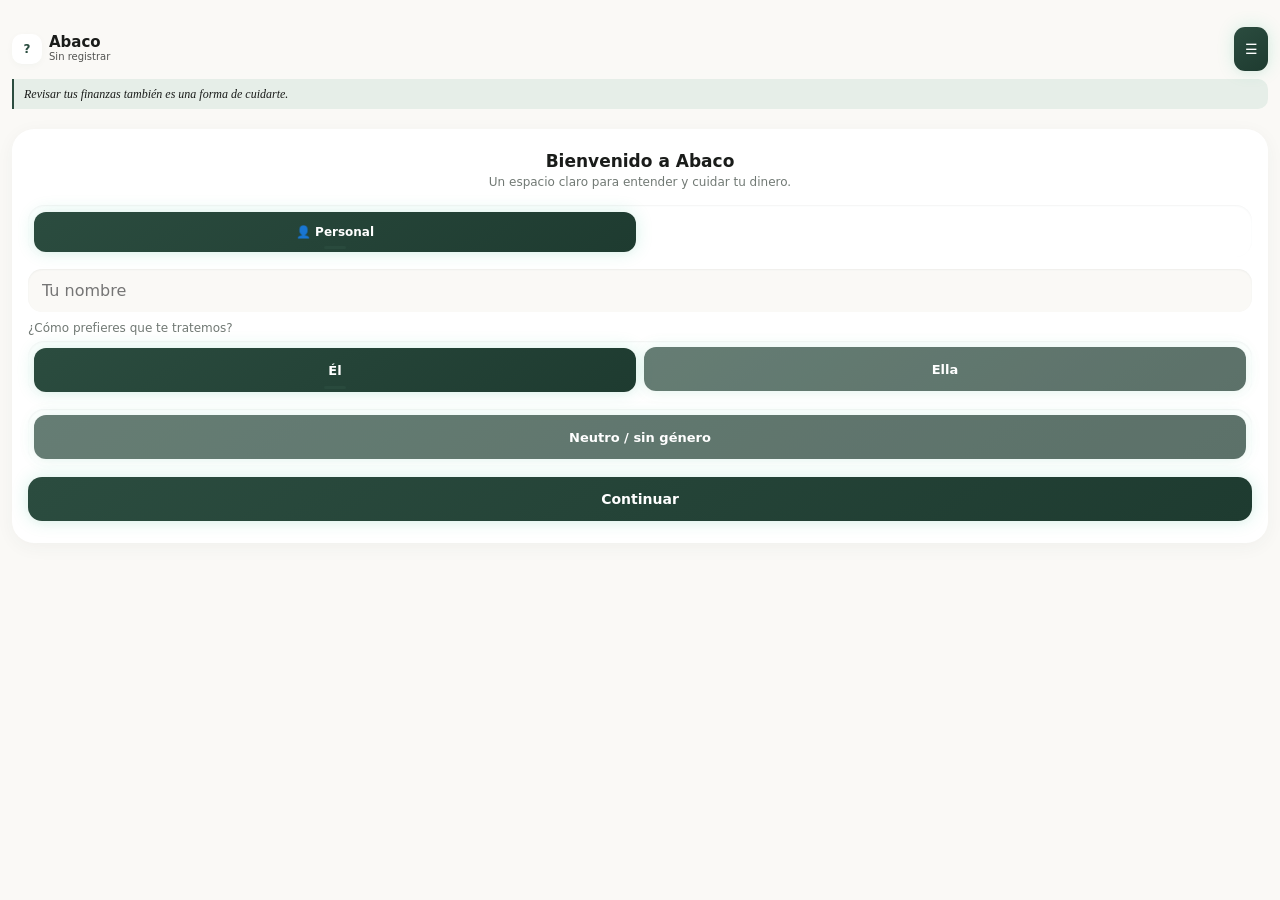
==== Abaco_Gestor_Finanzas.html @ 5878b8b3 "Integrate Stitch interface with Abaco finance Co-authored-by: Copilot <223556219+Copilot@users.norep" ====
<!DOCTYPE html>
<html lang="es" data-theme="light">
<head>
<meta charset="UTF-8">
<meta name="viewport" content="width=device-width, initial-scale=1.0, maximum-scale=1.0, user-scalable=no, viewport-fit=cover">
<meta name="theme-color" content="#FAF9F6" id="metaThemeColor">
<meta name="apple-mobile-web-app-capable" content="yes">
<meta name="apple-mobile-web-app-status-bar-style" content="black-translucent">
<title>Abaco Gestor de Finanzas</title>
<style>
:root, [data-theme="light"] {
  /* Neumorfismo moderno y minimalista: base gris-azul suave + acento teal, sombras más discretas */
  --bg: #FAF9F6;
  --card: #FFFFFF;
  --card-border: #E8E8E3;
  --text: #1A1C1A;
  --muted: #717974;
  --green: #2B4C3F;
  --green-soft: #E6EEE8;
  --gold: #C87D55;
  --gold-soft: #F7EDE6;
  --blue: #56766A;
  --purple: #7C6BC4;
  --radius: 20px;
  --radius-sm: 14px;
  --gap: 10px;
  --neo-out: 0 4px 20px -2px rgba(43,76,63,.06);
  --neo-out-sm: 0 2px 10px -2px rgba(43,76,63,.05);
  --neo-in: inset 0 1px 3px rgba(43,76,63,.08);
  --neo-in-sm: inset 0 1px 2px rgba(43,76,63,.06);
  --shadow-sm: var(--neo-out-sm);
  --header-bg: #FAF9F6;
  --header-text: #1A1C1A;
  --accent-grad: linear-gradient(145deg, #2B4C3F 0%, #1E3B30 100%);
  /* Android: status bar ~24–28dp, nav bar ~48dp (3 botones) o ~16–24dp (gestos) */
  --js-safe-top: 28px;
  --js-safe-bottom: 24px;
  --android-status-typical: 28px;
  --android-nav-typical: 48px;
  --sat: env(safe-area-inset-top, 0px);
  --sab: env(safe-area-inset-bottom, 0px);
  --sal: env(safe-area-inset-left, 0px);
  --sar: env(safe-area-inset-right, 0px);
  --safe-top: max(var(--sat), var(--js-safe-top));
  --safe-bottom: max(var(--sab), var(--js-safe-bottom));
}
[data-theme="dark"] {
  /* Neumorfismo oscuro: pizarra suave + menta */
  --bg: #202923;
  --card: #29342D;
  --card-border: #3A4940;
  --text: #F2F3EF;
  --muted: #B1BDB5;
  --green: #A7C4B3;
  --green-soft: #33473A;
  --gold: #E5A47E;
  --gold-soft: #49372E;
  --blue: #9FC2B2;
  --purple: #C4B5FD;
  --neo-out: 0 4px 20px -2px rgba(0,0,0,.2);
  --neo-out-sm: 0 2px 10px -2px rgba(0,0,0,.16);
  --neo-in: inset 0 1px 3px rgba(0,0,0,.18);
  --neo-in-sm: inset 0 1px 2px rgba(0,0,0,.16);
  --shadow-sm: var(--neo-out-sm);
  --header-bg: #202923;
  --header-text: #F2F3EF;
  --accent-grad: linear-gradient(145deg, #486956 0%, #2B4C3F 100%);
}
* { box-sizing: border-box; margin: 0; padding: 0; -webkit-tap-highlight-color: transparent; }
html {
  height: 100%;
  height: 100dvh;
  background: var(--bg);
}
body {
  font-family: -apple-system, BlinkMacSystemFont, "SF Pro Text", "Segoe UI", system-ui, sans-serif;
  background: var(--bg); color: var(--text);
  min-height: 100%; min-height: 100dvh;
  display: flex; justify-content: center;
  padding: 0; margin: 0;
  overflow: hidden;
}
.app {
  width: 100%; max-width: none;
  min-height: 100%; min-height: 100dvh;
  max-height: 100%; max-height: 100dvh;
  display: flex; flex-direction: column; position: relative;
  padding-top: var(--safe-top);
  padding-left: max(var(--sal), 0px);
  padding-right: max(var(--sar), 0px);
  padding-bottom: 0;
  overflow: hidden;
  background: var(--bg);
}

/* Animations live */
@keyframes floatY { 0%,100%{transform:translateY(0)} 50%{transform:translateY(-6px)} }
@keyframes popIn { 0%{transform:scale(.6);opacity:0} 70%{transform:scale(1.08)} 100%{transform:scale(1);opacity:1} }
@keyframes slideUp { from{opacity:0;transform:translateY(12px)} to{opacity:1;transform:none} }
@keyframes pulseSoft { 0%,100%{opacity:.7} 50%{opacity:1} }
@keyframes confetti { 0%{transform:translateY(0) rotate(0);opacity:1} 100%{transform:translateY(-40px) rotate(180deg);opacity:0} }
@keyframes swipeHint {
  0%,100%{ transform: translateX(0); }
  30%{ transform: translateX(18px); }
  60%{ transform: translateX(-18px); }
}
.live-emoji {
  display: none;
}
.panel.active.panel-enter { animation: slideUp .28s cubic-bezier(.22,1,.36,1); }

.mode-choice {
  display: grid; grid-template-columns: 1fr 1fr; gap: 8px;
  margin: 0 0 12px; padding: 6px; border-radius: 16px;
  background: var(--card); border: none; box-shadow: var(--neo-in-sm);
}
.mode-choice button {
  min-height: 40px; padding: 8px; border: none; border-radius: 12px;
  background: transparent; font-size: 12px; font-weight: 600;
  color: var(--muted); cursor: pointer; font-family: inherit;
  transition: box-shadow .2s ease, color .2s ease;
}
.mode-choice button.active {
  color: var(--green);
  box-shadow: var(--neo-out-sm);
  background: var(--card);
}


/* ===== Controles enclavados / ON-OFF: lectura inmediata y táctil ===== */
.mode-choice button, .chip, .save-tabs button {
  position:relative;
  -webkit-tap-highlight-color:transparent;
  user-select:none;
  -webkit-user-select:none;
}
.mode-choice button.active, .chip.active, .save-tabs button.active {
  color:var(--green);
  background:var(--card);
  box-shadow:var(--neo-in-sm), 0 0 0 1px rgba(16,185,129,.12);
  transform:translateY(1px);
}
.mode-choice button.active::after, .chip.active::after, .save-tabs button.active::after {
  content:''; position:absolute; left:50%; bottom:3px; width:22px; height:3px;
  border-radius:99px; background:var(--green); transform:translateX(-50%);
  opacity:.8;
}
.mode-choice button:not(.active), .chip:not(.active), .save-tabs button:not(.active) {
  opacity:.72; box-shadow:none;
}
.mode-choice button:active, .chip:active, .save-tabs button:active { transform:scale(.97); }
#pronounChoice button, #pronounNeutro { min-height:44px; font-size:13px; }

header {
  background: var(--header-bg); color: var(--header-text);
  padding: 7px 12px 8px; flex-shrink: 0; z-index: 40;
}
.header-top { display: flex; justify-content: space-between; align-items: center; gap: 8px; }
.header-left { display: flex; align-items: center; gap: 7px; }
.avatar {
  width: 30px; height: 30px; border-radius: 10px;
  background: var(--card); box-shadow: var(--neo-out-sm);
  display: flex; align-items: center; justify-content: center;
  font-weight: 700; font-size: 12px; color: var(--green);
  flex-shrink: 0;
}
.header-name { font-size: 15px; font-weight: 650; line-height: 1.15; }
.header-sub { font-size: 10px; opacity: .75; line-height: 1.25; }
.header-actions { display: flex; align-items: center; gap: 4px; }
.icon-btn {
  width: 34px; height: 34px; border-radius: 11px;
  background: var(--card); color: var(--text); font-size: 14px; cursor: pointer;
  border: none; box-shadow: var(--neo-out-sm);
  display: flex; align-items: center; justify-content: center;
  transition: transform .22s cubic-bezier(.22,1,.36,1), box-shadow .22s ease;
}
.icon-btn:active {
  box-shadow: var(--neo-in-sm);
  transform: scale(.96);
}
#btnCalcHeader { font-size: 11px; font-weight: 700; letter-spacing: -.04em; }
.sync-btn { position: relative; }
.sync-dot {
  position: absolute; top: 2px; right: 2px; width: 8px; height: 8px;
  border-radius: 50%; border: 1.5px solid var(--bg); background: var(--green);
}
.sync-dot.pending { background: var(--gold); }
.pending-count {
  font-size: 10px; background: var(--green-soft); color: var(--green);
  padding: 2px 6px; border-radius: 10px; font-weight: 600;
}

.content {
  flex: 1; overflow-y: auto; -webkit-overflow-scrolling: touch;
  /* espacio para nav fija + barra del sistema */
  padding: 12px 12px calc(72px + var(--safe-bottom) + 16px);
}
.panel { display: none; }
.panel.active { display: block; }

.card {
  background: var(--card); border: none;
  border-radius: var(--radius); padding: 13px; margin-bottom: 9px;
  box-shadow: var(--neo-out);
}
.balance-card {
  background: var(--card); border: none; border-radius: 22px; padding: 18px;
  color: var(--text); margin-bottom: 10px;
  box-shadow: var(--neo-out); position: relative; overflow: hidden;
}
[data-theme="dark"] .balance-card { background: var(--card); }
.balance-card .balance-label { color: var(--muted); }
.balance-card .balance-value { color: var(--green); }
.balance-card .balance-item {
  background: var(--bg); box-shadow: var(--neo-in-sm); border-radius: 14px;
}
.balance-card .balance-item .lbl { color: var(--muted); }
.balance-card .balance-item .val { color: var(--text); }
.balance-card .sparkle {
  position: absolute; right: 12px; top: 10px; font-size: 22px;
  animation: floatY 2.8s ease-in-out infinite;
}
.balance-label { font-size: 11px; opacity: .85; }
.balance-value { font-size: 32px; font-weight: 700; letter-spacing: -1px; margin: 2px 0 10px; }
.balance-grid { display: grid; grid-template-columns: 1fr 1fr; gap: 7px; }
.balance-item { background: var(--bg); border-radius: 14px; padding: 9px 11px; box-shadow: var(--neo-in-sm); }
.balance-item .lbl { font-size: 10px; color: var(--muted); opacity: 1; }
.balance-item .val { font-size: 14px; font-weight: 700; margin-top: 1px; color: var(--text); }

.cat-tile {
  background: var(--card); border: 1px solid var(--card-border); border-radius: 14px;
  padding: 12px 8px; text-align: center; box-shadow: var(--shadow-sm);
  animation: popIn .35s ease backwards;
}
.cat-tile:nth-child(1){animation-delay:.05s} .cat-tile:nth-child(2){animation-delay:.1s}
.cat-tile:nth-child(3){animation-delay:.15s} .cat-tile:nth-child(4){animation-delay:.2s}
.cat-tile:nth-child(5){animation-delay:.25s} .cat-tile:nth-child(6){animation-delay:.3s}
.cat-tile .ci { font-size: 24px; margin-bottom: 4px; }
.cat-tile .cn { font-size: 11px; font-weight: 600; }
.cat-tile .cp { font-size: 10px; color: var(--muted); margin-top: 2px; }
.cat-tile .bar { height: 3px; background: var(--card-border); border-radius: 2px; margin-top: 6px; overflow: hidden; }
.cat-tile .bar > div { height: 100%; background: var(--green); border-radius: 2px; }

/* Profiles */
.profiles { display: grid; grid-template-columns: 1fr 1fr; gap: 8px; margin-bottom: 12px; }
.profile-card {
  background: var(--card); border: none; border-radius: 16px;
  padding: 12px; box-shadow: var(--neo-out-sm);
}
.profile-card .pn { font-size: 13px; font-weight: 700; margin-bottom: 4px; }
.profile-card .pt { font-size: 11px; color: var(--muted); }
.profile-card .pa { font-size: 18px; font-weight: 700; color: var(--green); margin-top: 6px; }

/* Wrapped */
.wrapped {
  background: var(--card); border-radius: 18px; padding: 16px; color: var(--text);
  margin-bottom: 12px; position: relative; overflow: hidden;
  box-shadow: var(--neo-out);
}
[data-theme="dark"] .wrapped { background: var(--card); }
.wrapped h3 { color: var(--text); }
.wrapped .w-row { opacity: 1; color: var(--muted); }
.wrapped .w-row b { color: var(--text); }
.wrapped .w-big { color: var(--green); }
.wrapped h3 { font-size: 14px; font-weight: 700; margin-bottom: 10px; }
.wrapped .w-row { display: flex; justify-content: space-between; font-size: 12px; margin-bottom: 6px; opacity: .95; }
.wrapped .w-big { font-size: 22px; font-weight: 800; margin: 8px 0; }
.wrapped .w-emoji { position: absolute; right: 10px; bottom: 8px; font-size: 36px; opacity: .3; animation: floatY 3s ease-in-out infinite; }

/* Swipe card */
.swipe-zone {
  position: relative; height: 200px; margin-bottom: 12px;
  touch-action: pan-y;
}
.swipe-card {
  position: absolute; inset: 0; background: var(--card);
  border: none; border-radius: 22px;
  box-shadow: var(--neo-out);
  display: flex; flex-direction: column; align-items: center; justify-content: center;
  padding: 20px; transition: transform .15s, opacity .15s, box-shadow .2s;
  user-select: none; -webkit-user-select: none;
}
.swipe-card.hint { animation: swipeHint 2.2s ease-in-out 2; }
.swipe-card .sc-amount { font-size: 36px; font-weight: 800; color: var(--green); }
.swipe-card .sc-desc { font-size: 14px; color: var(--muted); margin-top: 6px; }
.swipe-card .sc-cat { font-size: 13px; margin-top: 8px; }
.swipe-stamp {
  position: absolute; top: 16px; font-size: 28px; font-weight: 800;
  opacity: 0; transform: rotate(-12deg); pointer-events: none;
}
.swipe-stamp.right { right: 16px; color: var(--green); }
.swipe-stamp.left { left: 16px; color: #EF4444; transform: rotate(12deg); }
.swipe-hint {
  background: var(--green-soft); border-radius: 12px; padding: 10px 12px;
  font-size: 12px; color: var(--text); margin-bottom: 10px; line-height: 1.4;
  display: flex; align-items: flex-start; gap: 8px;
}
.swipe-hint button {
  background: none; border: none; color: var(--muted); font-size: 16px; cursor: pointer; padding: 0 4px;
}
.swipe-actions {
  display: flex; justify-content: center; gap: 24px; margin-bottom: 12px;
}
.swipe-actions button {
  width: 52px; height: 52px; border-radius: 50%; border: 2px solid var(--card-border);
  background: var(--card); font-size: 22px; cursor: pointer;
  box-shadow: var(--shadow-sm);
}
.swipe-actions button.ok { border-color: var(--green); }
.swipe-actions button.no { border-color: #FCA5A5; }

.hormiga-hero {
  background: var(--card);
  border-radius: 18px; padding: 14px 16px; text-align: center; color: var(--text);
  margin-bottom: 10px; box-shadow: var(--neo-out);
}
[data-theme="dark"] .hormiga-hero { background: var(--card); }
.hormiga-hero h2 { color: var(--text); }
.hormiga-hero p { color: var(--muted); opacity: 1; }
.hormiga-hero h2 { font-size: 15px; font-weight: 700; margin: 0; }
.hormiga-hero p { font-size: 11px; opacity: .9; margin-top: 2px; }

.quick-amount { display: grid; grid-template-columns: repeat(3,1fr); gap: 7px; margin-bottom: 10px; }
.quick-amount button {
  padding: 12px; border-radius: 12px; border: 1.5px solid var(--card-border);
  background: var(--card); font-size: 15px; font-weight: 700; color: var(--text);
  cursor: pointer; font-family: inherit;
}
.quick-amount button:active { background: var(--green-soft); border-color: var(--green); color: var(--green); }

.section-title {
  font-size: 11px; font-weight: 600; color: var(--muted);
  text-transform: uppercase; letter-spacing: .4px; margin: 12px 0 7px;
}
.panel-name {
  display: flex; align-items: center; gap: 8px;
  font-size: 15px; font-weight: 700; color: var(--text);
  margin: 2px 0 12px;
}
.panel-name .pn-ico { font-size: 19px; line-height: 1; }

.item {
  background: var(--card); border: none;
  border-radius: 16px; padding: 12px; margin-bottom: 8px;
  display: flex; align-items: center; gap: 9px;
  box-shadow: var(--neo-out-sm);
  user-select: none; position: relative;
}
.item.standby { border-style: dashed; opacity: .85; }
.item.lista-done { border-style: dashed; opacity: .7; }
.item.lista-done .item-title { text-decoration: line-through; }
.item-icon {
  width: 36px; height: 36px; border-radius: 10px;
  display: flex; align-items: center; justify-content: center; font-size: 16px; flex-shrink: 0;
}
.item-icon.exp { background: #FEE2E2; }
.item-icon.inc { background: var(--green-soft); }
.item-icon.shop { background: #DBEAFE; }
.item-icon.task { background: #EDE9FE; }
[data-theme="dark"] .item-icon.exp { background: #450A0A; }
.item-body { flex: 1; min-width: 0; }
.item-title { font-size: 13px; font-weight: 600; white-space: nowrap; overflow: hidden; text-overflow: ellipsis; }
.item-meta { font-size: 10px; color: var(--muted); margin-top: 1px; }
.item-amount { font-size: 14px; font-weight: 700; flex-shrink: 0; }
.item-amount.pos { color: var(--green); }
.item-amount.neg { color: #EF4444; }
.pill {
  display: inline-block; font-size: 9px; font-weight: 600;
  padding: 1px 5px; border-radius: 8px; margin-left: 3px;
}
.pill.shared { background: #DBEAFE; color: #1D4ED8; }
.pill.personal { background: #FCE7F3; color: #BE185D; }
.pill.standby-pill { background: var(--gold-soft); color: #92400E; }

/* Reactions */
.reactions {
  display: flex; gap: 4px; margin-top: 4px;
}
.react-btn {
  background: var(--bg); border: 1px solid var(--card-border);
  border-radius: 20px; padding: 2px 8px; font-size: 12px; cursor: pointer;
  font-family: inherit; color: var(--muted);
}
.react-btn.active { background: var(--green-soft); border-color: var(--green); color: var(--text); }
.react-btn:active { transform: scale(1.15); }

.form-card {
  background: var(--card); border: none;
  border-radius: var(--radius); padding: 14px; margin-bottom: 10px;
  box-shadow: var(--neo-out);
}
.form-card h3 { font-size: 13px; font-weight: 600; margin-bottom: 9px; }
.field { margin-bottom: 7px; }
input, select, textarea {
  width: 100%; padding: 12px 14px; border-radius: 14px;
  border: none; background: var(--bg);
  color: var(--text); font-size: 14px; font-family: inherit;
  box-shadow: var(--neo-in-sm);
}
input:focus, select:focus, textarea:focus {
  outline: none;
  box-shadow: var(--neo-in-sm), 0 0 0 2px rgba(15,118,110,.25);
}
.row { display: flex; gap: 7px; }
.row > * { flex: 1; }
.chips { display: flex; flex-wrap: wrap; gap: 5px; margin-bottom: 7px; }
.chip {
  padding: 7px 12px; border-radius: 14px; border: none;
  background: var(--card); font-size: 11px; font-weight: 600; cursor: pointer; color: var(--muted);
  box-shadow: var(--neo-out-sm);
}
.chip.active {
  color: var(--green);
  box-shadow: var(--neo-in-sm);
}

.btn {
  width: 100%; min-height: 46px; padding: 11px 12px; border-radius: 14px; border: none;
  font-size: 14px; font-weight: 600; font-family: inherit; cursor: pointer;
  display: flex; align-items: center; justify-content: center; gap: 5px;
  transition: transform .2s cubic-bezier(.22,1,.36,1), box-shadow .2s ease;
}
.btn:active { transform: scale(.97); }
.btn-primary {
  background: var(--accent-grad); color: #fff;
  box-shadow: var(--neo-out-sm);
}
.btn-primary:active { box-shadow: var(--neo-in-sm); }
.btn-gold { background: var(--gold); color: #111; }
.btn-blue { background: var(--blue); color: #fff; }
.btn-purple { background: var(--purple); color: #fff; }
.btn-outline {
  background: var(--card); color: var(--green);
  box-shadow: var(--neo-out-sm); border: none;
}
.btn-ghost {
  background: var(--card); color: var(--text);
  box-shadow: var(--neo-out-sm); border: none;
}
.btn-ghost:active, .btn-outline:active { box-shadow: var(--neo-in-sm); }
.btn-sm { width: auto; min-height: 36px; padding: 6px 11px; font-size: 11px; border-radius: 9px; }

.progress { height: 5px; background: var(--card-border); border-radius: 3px; overflow: hidden; margin-top: 5px; }
.progress > div { height: 100%; border-radius: 3px; background: var(--green); }

.empty { text-align: center; padding: 24px 10px; color: var(--muted); }
.empty p { font-size: 12px; }

.onboard-card {
  background: var(--card); border: none;
  border-radius: 22px; padding: 22px 16px; margin-bottom: 12px;
  box-shadow: var(--neo-out); text-align: center;
}
.onboard-card .emoji { display: none; }
.onboard-card h2 { font-size: 17px; font-weight: 700; margin-bottom: 3px; }
.onboard-card p { font-size: 12px; color: var(--muted); margin-bottom: 14px; line-height: 1.4; }
.code-reveal {
  background: linear-gradient(135deg, var(--green-soft), var(--gold-soft));
  border-radius: 14px; padding: 16px; margin: 10px 0; display: none;
}
.code-reveal .code { font-size: 26px; font-weight: 800; letter-spacing: 4px; color: var(--green); }
.join-box { display: none; margin-top: 8px; text-align: left; }

.brand-footer {
  padding: 14px 8px 4px; text-align: center; color: var(--muted);
  font-size: 10px; line-height: 1.45;
}
.brand-footer strong { display: block; color: var(--text); font-size: 11px; }
.brand-footer span { display: block; margin-top: 2px; }


.kanban { display: flex; gap: 8px; overflow-x: auto; padding-bottom: 8px; }
.kanban-col {
  min-width: 150px; flex: 1; background: var(--bg); border-radius: 14px;
  padding: 10px; border: 1px solid var(--card-border);
}
.kanban-col h4 { font-size: 12px; font-weight: 600; margin-bottom: 8px; color: var(--muted); }
.kanban-card {
  background: var(--card); border: 1px solid var(--card-border);
  border-radius: 14px; padding: 14px 12px 12px; margin-bottom: 8px;
  font-size: 15px; font-weight: 500; line-height: 1.4;
  position: relative; user-select: none; box-shadow: var(--shadow-sm);
  cursor: pointer;
}
.kanban-card:active { transform: scale(.98); }
.kanban-card .kc-text { word-break: break-word; min-height: 24px; padding-right: 4px; }
.kanban-card .kc-meta { font-size: 11px; color: var(--muted); margin-top: 6px; font-weight: 400; }
.kanban-actions {
  display: flex; gap: 10px; margin-top: 12px; justify-content: flex-end; align-items: center;
}
.kanban-actions button {
  width: 36px; height: 36px; border-radius: 50%; border: none;
  cursor: pointer; padding: 0; flex-shrink: 0;
  box-shadow: 0 2px 8px rgba(0,0,0,.08);
  display: flex; align-items: center; justify-content: center;
  transition: transform .15s, box-shadow .15s;
}
.kanban-actions button:active { transform: scale(.9); }
.kanban-actions button.edit {
  background: #FFFFFF; border: 1.5px solid #E5E7EB;
}
[data-theme="dark"] .kanban-actions button.edit {
  background: #F5F5F7; border-color: #D1D5DB;
}
.kanban-actions button.del {
  background: #EF4444;
}
.kanban-actions button.edit::after {
  content: ''; width: 14px; height: 14px; border-radius: 3px;
  border: 2px solid #9CA3AF; background: transparent;
}
.kanban-actions button.del::after {
  content: ''; width: 12px; height: 2.5px; border-radius: 2px; background: #fff;
}


body.keyboard-open .content {
  padding-bottom: 24px;
}
body.keyboard-open .toast {
  bottom: 24px;
}
.toast {
  position: fixed;
  bottom: calc(24px + var(--safe-bottom) + 8px);
  left: 50%;
  transform: translateX(-50%) translateY(14px);
  background: var(--card); color: var(--text); padding: 10px 18px; border-radius: 16px;
  font-size: 12px; font-weight: 600; z-index: 100; opacity: 0; pointer-events: none;
  transition: opacity .28s, transform .28s cubic-bezier(.22,1,.36,1);
  max-width: 90%; text-align: center; box-shadow: var(--neo-out);
}
.toast.show { opacity: 1; transform: translateX(-50%) translateY(0); }

.detail-overlay {
  position: fixed; inset: 0; background: rgba(0,0,0,.45); z-index: 120;
  display: flex; align-items: flex-end; justify-content: center;
  opacity: 0; pointer-events: none; transition: opacity .2s;
}
.detail-overlay.open { opacity: 1; pointer-events: auto; }
.detail-sheet {
  background: var(--bg); border-radius: 22px 22px 0 0; width: 100%; max-width: none;
  padding: 16px 16px calc(24px + var(--safe-bottom));
  transform: translateY(100%); transition: transform .38s cubic-bezier(.22,1,.36,1);
  max-height: 70vh; overflow-y: auto; box-shadow: var(--neo-out);
}
.detail-overlay.open .detail-sheet { transform: translateY(0); }
.detail-sheet h3 { font-size: 15px; font-weight: 700; margin-bottom: 12px; }
.detail-row {
  display: flex; justify-content: space-between; padding: 8px 0;
  border-bottom: 1px solid var(--card-border); font-size: 13px;
}
.detail-row .lbl { color: var(--muted); }
.detail-row .val { font-weight: 600; text-align: right; max-width: 60%; }

.note { font-size: 11px; color: var(--muted); line-height: 1.35; margin-top: 5px; }
.mt-6 { margin-top: 6px; }
.hidden { display: none !important; }
.stat-row { display: grid; grid-template-columns: 1fr 1fr 1fr; gap: 7px; margin-bottom: 10px; }
.stat {
  background: var(--card); border: none;
  border-radius: 16px; padding: 10px 6px; text-align: center;
  box-shadow: var(--neo-out-sm);
}
.stat .n { font-size: 16px; font-weight: 700; }
.stat .l { font-size: 9px; color: var(--muted); margin-top: 1px; }
.shop-mode-banner {
  background: linear-gradient(135deg, #6EE7B7 0%, #10B981 35%, #059669 65%, #F59E0B 120%);
  color: #fff; border-radius: 16px; padding: 14px; margin-bottom: 10px; text-align: center;
}
[data-theme="dark"] .debt-card {
  background: linear-gradient(135deg, #3D2E0A 0%, #064E3B 100%);
  border-color: rgba(52,211,153,.2);
}
.charts-block {
  background: var(--card); border: none;
  border-radius: 18px; padding: 14px; margin-bottom: 12px;
  box-shadow: var(--neo-out);
}
[data-theme="dark"] .charts-block { background: var(--card); }
.charts-block.hidden-soft { display: none; }
.btn-charts {
  width: 100%; margin: 4px 0 12px; padding: 12px;
  border-radius: 16px; border: none;
  background: var(--card);
  color: var(--text); font-size: 13px; font-weight: 600; font-family: inherit; cursor: pointer;
  box-shadow: var(--neo-out-sm);
  transition: transform .2s ease, box-shadow .2s ease;
}
.btn-charts:active { transform: scale(.98); box-shadow: var(--neo-in-sm); }
.save-fab-wrap { display: flex; justify-content: flex-end; margin-bottom: 10px; }
.btn-save-menu {
  border: none; border-radius: 22px; padding: 10px 16px;
  background: linear-gradient(135deg, #6EE7B7, #10B981 50%, #F59E0B 130%);
  color: #fff; font-size: 13px; font-weight: 600; font-family: inherit;
  cursor: pointer; box-shadow: 0 4px 14px rgba(16,185,129,.28);
}
.btn-save-menu:active { transform: scale(.96); }
.save-menu-panel {
  background: var(--card); border: 1px solid var(--card-border);
  border-radius: 16px; padding: 12px; margin-bottom: 12px;
  box-shadow: var(--shadow-sm); animation: slideUp .25s ease;
}
.save-tabs { display: flex; gap: 6px; margin-bottom: 10px; }
.save-tabs button {
  flex: 1; padding: 8px; border-radius: 10px; border: 1.5px solid var(--card-border);
  background: var(--bg); font-size: 12px; font-weight: 600; font-family: inherit;
  color: var(--muted); cursor: pointer;
}
.save-tabs button.active { background: var(--green); border-color: var(--green); color: #fff; }
.debt-title { font-size: 11px; font-weight: 600; color: var(--gold); margin-bottom: 6px; }
.debt-result { font-size: 14px; font-weight: 700; margin-top: 6px; }
.debt-bar { height: 5px; background: rgba(0,0,0,.08); border-radius: 3px; margin-top: 6px; overflow: hidden; }
.debt-bar > div { height: 100%; background: var(--gold); border-radius: 3px; }
.waterfall {
  background: transparent; border: none;
  border-radius: var(--radius); padding: 4px 0 0; margin-bottom: 0;
}
.waterfall h4 { font-size: 12px; font-weight: 600; margin-bottom: 10px; color: var(--text); }
.wf-bars { display: flex; align-items: flex-end; gap: 6px; height: 110px; }
.wf-col { flex: 1; display: flex; flex-direction: column; align-items: center; gap: 4px; height: 100%; justify-content: flex-end; }
.wf-bar {
  width: 100%; border-radius: 8px 8px 4px 4px; min-height: 4px;
  transition: height .35s ease;
}
.wf-bar.income { background: linear-gradient(180deg, #6EE7B7, #059669); }
.wf-bar.expense { background: linear-gradient(180deg, #FCA5A5, #EF4444); }
.wf-bar.remain { background: linear-gradient(180deg, #FDE68A, #F59E0B); }
.wf-label { font-size: 9px; color: var(--muted); text-align: center; line-height: 1.25; }
.cat-scroll {
  display: flex; gap: 8px; overflow-x: auto; padding-bottom: 6px;
  -webkit-overflow-scrolling: touch; scrollbar-width: none;
}
.cat-scroll::-webkit-scrollbar { display: none; }
.cat-scroll .cat-tile {
  min-width: 108px; flex-shrink: 0;
  background: linear-gradient(160deg, #fff, #ECFDF5);
}
[data-theme="dark"] .cat-scroll .cat-tile {
  background: linear-gradient(160deg, #1C1C1E, #064E3B);
}
.cat-tile .bar > div {
  background: linear-gradient(90deg, #34D399, #10B981, #F59E0B);
}

/* Theme smooth */
body, .card, .form-card, .item, .mode-choice, header, .balance-card, input, select {
  transition: background-color .3s ease, color .3s ease, border-color .3s ease;
}
.react-btn { transition: transform .2s cubic-bezier(.34,1.56,.64,1), background .2s; }
.react-btn.pop { animation: reactPop .35s ease; }
@keyframes reactPop {
  0% { transform: scale(1); }
  40% { transform: scale(1.35); }
  100% { transform: scale(1); }
}
.shop-mode-banner .cart-total {
  font-size: 34px; font-weight: 800; margin: 6px 0;
  color: #FBBF24; text-shadow: 0 1px 2px rgba(0,0,0,.2);
}
.balance-ring-wrap {
  display: flex; align-items: center; gap: 14px; margin-bottom: 10px;
}
.balance-ring {
  width: 56px; height: 56px; border-radius: 50%;
  background: conic-gradient(#fff var(--pct,0%), rgba(255,255,255,.25) 0);
  display: flex; align-items: center; justify-content: center; flex-shrink: 0;
}
.balance-ring-inner {
  width: 42px; height: 42px; border-radius: 50%;
  background: rgba(0,0,0,.15); display: flex; align-items: center; justify-content: center;
  font-size: 11px; font-weight: 700;
}
.balance-motto { font-size: 12px; opacity: .95; margin-top: 4px; font-weight: 500; }
.sc-badge {
  display: inline-block; margin-top: 8px; padding: 3px 10px; border-radius: 12px;
  font-size: 11px; font-weight: 700;
}
.sc-badge.shared { background: #DBEAFE; color: #1D4ED8; }
.sc-badge.personal { background: #FCE7F3; color: #BE185D; }
.personal-box {
  background: var(--card); border: 1px dashed var(--card-border);
  border-radius: var(--radius); padding: 12px; margin-bottom: 10px;
}
.personal-box h4 { font-size: 12px; color: var(--muted); margin-bottom: 6px; }
.confetti-layer {
  position: fixed; inset: 0; pointer-events: none; z-index: 200; overflow: hidden;
}
.confetti-piece {
  position: absolute; top: -10px; font-size: 18px;
  animation: confettiFall 1.4s ease-out forwards;
}
@keyframes confettiFall {
  0% { transform: translateY(0) rotate(0); opacity: 1; }
  100% { transform: translateY(100vh) rotate(720deg); opacity: 0; }
}
.cats-modal-item .ci { font-size: 20px; width: 28px; text-align: center; }
.cats-modal-item .cn { flex: 1; font-size: 13px; font-weight: 600; }
.cats-modal-item .cp { font-size: 13px; font-weight: 700; }
.cats-modal-item .bar { height: 4px; background: var(--card-border); border-radius: 2px; margin-top: 4px; overflow: hidden; }
.cats-modal-item .bar > div { height: 100%; background: var(--green); border-radius: 2px; }
.menu-page {
  position: fixed;
  top: 0; right: 0; bottom: 0;
  width: min(340px, 90%);
  height: 100%;
  height: 100dvh;
  max-height: 100dvh;
  background: var(--bg);
  z-index: 80;
  transform: translateX(110%);
  transition: transform .42s cubic-bezier(.22,1,.36,1);
  display: flex;
  flex-direction: column;
  padding: calc(12px + var(--safe-top)) 0 calc(12px + var(--safe-bottom));
  box-shadow: var(--neo-out);
  overflow: hidden;
  will-change: transform;
}
.menu-page.open { transform: translateX(0); }
.menu-scroll {
  flex: 1;
  min-height: 0;
  overflow-y: auto;
  -webkit-overflow-scrolling: touch;
  overscroll-behavior: contain;
}
.menu-page-header {
  padding: 8px 16px 12px;
  border-bottom: 1px solid var(--card-border);
  flex-shrink: 0;
}
.menu-page-header h2 {
  font-size: 18px; font-weight: 700; margin: 0;
}
.menu-page-header p {
  font-size: 11px; color: var(--muted); margin-top: 2px;
}
.menu-list {
  padding: 4px 10px;
}
.menu-item {
  display: flex; align-items: center; gap: 10px;
  padding: 11px 10px; border-radius: var(--radius-sm);
  cursor: pointer; font-size: 14px; font-weight: 500;
  margin-bottom: 2px; user-select: none;
  background: transparent;
  box-shadow: none;
  transition: transform .18s cubic-bezier(.22,1,.36,1), box-shadow .18s ease, background .18s ease;
}
.menu-item:active { transform: scale(.98); background: var(--card); box-shadow: var(--neo-in-sm); }
.menu-item:focus-visible, .btn:focus-visible, .icon-btn:focus-visible, .chip:focus-visible {
  outline: 3px solid rgba(59,130,246,.45); outline-offset: 2px;
}
.menu-item .ico {
  display: flex; align-items: center; justify-content: center;
  width: 28px; height: 28px; flex-shrink: 0; color: var(--muted);
}
.menu-item:active .ico { color: var(--green); }
.nav-svg { display: block; width: 20px; height: 20px; fill: none; stroke: currentColor; stroke-width: 1.7; stroke-linecap: round; stroke-linejoin: round; }
.menu-item-label { flex: 1; }
.menu-item .menu-badge {
  background: #EF4444; color: #fff; font-size: 10px; font-weight: 700;
  min-width: 18px; height: 18px; border-radius: 9px;
  display: inline-flex; align-items: center; justify-content: center; padding: 0 5px;
}
.pin-btn {
  width: 32px; height: 32px; border-radius: 10px; border: none;
  background: transparent; cursor: pointer;
  display: flex; align-items: center; justify-content: center;
  color: var(--muted); flex-shrink: 0;
}
.pin-btn.on { color: var(--gold); }
.pin-state-icon { width: 16px; height: 16px; display: block; }
.pin-state-icon path { fill: none; stroke: currentColor; stroke-width: 1.7; stroke-linecap: round; stroke-linejoin: round; }
.pin-btn.on .pin-state-icon path { fill: currentColor; }
.menu-section {
  font-size: 10px; font-weight: 600; color: var(--muted);
  text-transform: uppercase; letter-spacing: .4px;
  margin: 14px 12px 6px;
}
.menu-footer {
  padding: 10px 12px; border-top: 1px solid var(--card-border); flex-shrink: 0;
}
.menu-footer .menu-item { margin-bottom: 0; }
.menu-overlay {
  position: fixed; inset: 0; background: rgba(42,51,68,.28);
  z-index: 75; opacity: 0; pointer-events: none;
  transition: opacity .38s cubic-bezier(.22,1,.36,1);
  backdrop-filter: blur(2px);
}
.menu-overlay.open { opacity: 1; pointer-events: auto; }
[data-theme="dark"] .menu-overlay { background: rgba(0,0,0,.45); }
#menuEdgeHint, #calcEdgeHint { display: none !important; }
.app.menu-open header,
.app.menu-open .content,
.app.menu-open .mode-choice,
.app.menu-open .pinned-bar,
.app.calc-open header,
.app.calc-open .content,
.app.calc-open .mode-choice,
.app.calc-open .pinned-bar {
  transform: scale(.97) translateX(-6px);
  filter: brightness(.94);
  transition: transform .42s cubic-bezier(.22,1,.36,1), filter .42s ease;
  will-change: transform, filter;
}
.app.calc-open header,
.app.calc-open .content,
.app.calc-open .mode-choice,
.app.calc-open .pinned-bar {
  transform: scale(.97) translateX(6px);
}
header, .content, .mode-choice, .pinned-bar {
  transition: transform .42s cubic-bezier(.22,1,.36,1), filter .42s ease;
  will-change: transform, filter;
}

/* Bottom nav (pins) */
.pinned-bar {
  display: none;
  position: fixed; left: 0; right: 0; bottom: 0;
  width: 100%; box-sizing: border-box;
  background: var(--bg); border-top: 1px solid var(--card-border);
  padding: 6px 8px calc(6px + var(--safe-bottom));
  gap: 4px; overflow-x: auto;
  -webkit-overflow-scrolling: touch; scrollbar-width: none;
  box-shadow: var(--neo-out-sm);
  z-index: 95;
  transform: none !important;
  filter: none !important;
}
.pinned-bar.has-pins { display: flex; justify-content: center; align-items: stretch; }
.pinned-chip {
  flex: 1 1 0; min-width: 52px; max-width: 76px;
  padding: 6px 2px 5px;
  border-radius: var(--radius-sm); border: none;
  background: transparent;
  display: flex; flex-direction: column; align-items: center; justify-content: center; gap: 2px;
  cursor: pointer; font-family: inherit;
  box-shadow: none;
  color: var(--muted);
  transition: transform .22s cubic-bezier(.22,1,.36,1), box-shadow .22s ease, color .2s ease, background .2s ease;
  position: relative;
}
.pinned-chip .pin-ico { display: flex; align-items: center; justify-content: center; height: 19px; }
.pinned-chip .nav-svg { width: 18px; height: 18px; }
.pinned-chip .pin-label {
  display: block; font-size: 9.5px; font-weight: 600; line-height: 1;
  max-width: 100%; overflow: hidden; text-overflow: ellipsis; white-space: nowrap;
  color: inherit;
}
.pinned-chip:active { transform: scale(.94); }
.pinned-chip.active-pin {
  color: var(--green);
  background: var(--card);
  box-shadow: var(--neo-in-sm);
  transform: translateY(-2px);
}
.pinned-chip.active-pin::after { content: none; }
.content {
  padding-bottom: calc(88px + var(--safe-bottom));
}
.app.has-bottom-nav .content {
  /* espacio para bottom nav */
}
.header-phrase {
  margin: 8px 0 0; padding: 7px 10px;
  border-left: 2px solid var(--green); border-radius: 0 10px 10px 0;
  background: var(--green-soft); color: var(--text);
  font-family: Georgia, "Times New Roman", serif;
  font-size: 12px; font-style: italic; line-height: 1.35;
  white-space: normal; overflow-wrap: anywhere;
}
.help-sheet-body { font-size: 13px; line-height: 1.45; color: var(--text); }
.help-sheet-body li { margin: 6px 0 0 16px; }
.upcoming-card {
  background: var(--card); border-radius: 16px; padding: 12px;
  box-shadow: var(--neo-out-sm); margin-bottom: 10px;
}
.upcoming-card h4 { font-size: 12px; font-weight: 700; margin-bottom: 8px; }
.upcoming-row {
  display: flex; justify-content: space-between; align-items: center;
  gap: 8px; padding: 6px 0; border-top: 1px solid rgba(0,0,0,.04);
  font-size: 12px;
}
.upcoming-row:first-of-type { border-top: none; }
.upcoming-row .when { color: var(--muted); font-size: 10px; }
.upcoming-row.warn .when { color: var(--gold); font-weight: 700; }
.cutoff-banner {
  background: var(--gold-soft); color: var(--text);
  border-radius: 14px; padding: 10px 12px; margin-bottom: 10px;
  font-size: 12px; line-height: 1.35;
  box-shadow: var(--neo-out-sm);
}
.cutoff-banner strong { color: var(--gold); }

.chip, .quick-amount button, .cat-tile, .pinned-chip, .menu-item, .item, .btn-charts, .save-tabs button, .mode-choice button, .stat {
  transition: transform .15s cubic-bezier(.34,1.56,.64,1), background .15s, border-color .15s, color .15s;
}

.budget-hero {
  background: var(--card); color: var(--text); border-radius: 18px; padding: 16px; margin-bottom: 10px;
  box-shadow: var(--neo-out);
}
.budget-hero h2 { color: var(--text); }
.budget-hero p { color: var(--muted); opacity: 1; }
.budget-hero h2 { font-size: 16px; margin-bottom: 3px; }
.budget-hero p { font-size: 11px; opacity: .9; }
.budget-summary {
  display: grid; grid-template-columns: repeat(3, 1fr); gap: 7px; margin-bottom: 10px;
}
.budget-summary .stat { padding: 9px 5px; }
.budget-summary .n { font-size: 14px; }
.budget-toolbar { display: flex; gap: 7px; align-items: center; margin-bottom: 10px; }
.budget-toolbar .btn { flex: 1; }
.budget-row {
  background: var(--card); border: 1px solid var(--card-border); border-radius: 13px;
  padding: 10px; margin-bottom: 7px; box-shadow: var(--shadow-sm);
}
.budget-row-top { display: flex; justify-content: space-between; gap: 8px; align-items: flex-start; }
.budget-row .item-title { flex: 1; }
.budget-row .item-amount { color: var(--text); }
.budget-row .budget-desc { color: var(--muted); font-size: 10px; margin-top: 3px; }
.budget-row .progress { margin-top: 8px; }
.excel-grid {
  display: grid; grid-template-columns: 1.05fr 1.45fr .75fr 30px; gap: 5px; align-items: center;
}
.excel-grid + .excel-grid { margin-top: 5px; }
.excel-grid input { min-width: 0; padding: 9px 8px; font-size: 12px; }
.excel-head { color: var(--muted); font-size: 10px; font-weight: 600; padding: 0 8px; }
.excel-remove {
  width: 30px; height: 30px; border: none; border-radius: 9px; background: var(--bg);
  color: var(--muted); cursor: pointer;
}
.module-note {
  background: var(--green-soft); border-radius: 11px; padding: 9px 10px;
  color: var(--text); font-size: 11px; line-height: 1.35; margin-bottom: 10px;
}
.module-kpis { display: flex; gap: 8px; margin-top: 6px; color: var(--muted); font-size: 10px; }
.module-kpis b { color: var(--text); font-size: 12px; }
.msi-row, .account-row, .loan-row {
  display: flex; align-items: center; gap: 8px; padding: 8px 0;
  border-top: 1px solid var(--card-border); font-size: 11px;
}
.msi-row:first-child, .account-row:first-child, .loan-row:first-child { border-top: none; }
.msi-row .item-body, .account-row .item-body, .loan-row .item-body { flex: 1; min-width: 0; }
.status-pill {
  display: inline-block; padding: 2px 6px; border-radius: 8px;
  background: var(--gold-soft); color: #92400E; font-size: 9px; font-weight: 700;
}
.status-pill.paid { background: var(--green-soft); color: #047857; }
.account-balance { font-size: 15px; font-weight: 700; color: var(--green); }
.account-type { color: var(--muted); font-size: 10px; }
.loan-payment { color: var(--purple); font-weight: 700; }

.shared-hero {
  background: linear-gradient(145deg, #F8FAFC 0%, #E2E8F0 100%);
  color: #0F172A; border: 1px solid #CBD5E1; border-radius: 16px;
  padding: 16px; margin-bottom: 10px;
}
.shared-hero h2 { font-size: 16px; margin-bottom: 3px; }
.shared-hero p { color: #475569; font-size: 11px; line-height: 1.4; }
[data-theme="dark"] .shared-hero {
  background: linear-gradient(145deg, #1E293B 0%, #111827 100%);
  color: #F8FAFC; border-color: #334155;
}
[data-theme="dark"] .shared-hero p { color: #CBD5E1; }
.shared-summary {
  display: grid; grid-template-columns: repeat(3, 1fr); gap: 7px; margin-bottom: 10px;
}
.shared-summary .stat { padding: 9px 5px; }
.shared-summary .n { font-size: 14px; }
.shared-summary .l { min-height: 24px; }
.shared-actions { display: grid; grid-template-columns: 1fr 1fr; gap: 7px; margin-bottom: 10px; }
.shared-actions .btn { min-height: 42px; }
.shared-event-card {
  background: var(--card); border: 1px solid var(--card-border);
  border-radius: 14px; padding: 12px; margin-bottom: 8px; box-shadow: var(--shadow-sm);
}
.shared-event-card.active { border-color: #94A3B8; box-shadow: 0 0 0 2px rgba(100,116,139,.12); }
.shared-event-top { display:flex; justify-content:space-between; align-items:flex-start; gap:8px; }
.shared-event-name { font-size: 14px; font-weight: 700; }
.shared-event-meta { color: var(--muted); font-size: 10px; margin-top: 3px; }
.shared-event-total { font-size: 15px; font-weight: 700; color: var(--text); white-space:nowrap; }
.shared-balance { margin-top: 9px; display:flex; align-items:center; justify-content:space-between; gap:8px; }
.shared-balance-text { font-size: 11px; color: var(--muted); }
.shared-detail {
  background: var(--bg); border: 1px solid var(--card-border);
  border-radius: 12px; padding: 10px; margin-top: 8px;
}
.shared-detail-toggle {
  width: 100%; min-height: 38px; padding: 8px 10px; border: 1px solid var(--card-border);
  border-radius: 10px; background: var(--bg); color: var(--text);
  font: 600 11px inherit; cursor: pointer;
}
.shared-expense {
  display:flex; align-items:center; gap:8px; padding:9px 0;
  border-bottom:1px solid var(--card-border); font-size:11px;
}
.shared-expense:last-child { border-bottom:0; padding-bottom:0; }
.shared-expense .item-body { flex:1; min-width:0; }
.shared-expense .item-amount { font-size:12px; }
.shared-people { display:flex; flex-wrap:wrap; gap:6px; margin-top:7px; }
.shared-person {
  min-height:34px; padding:7px 10px; border-radius:18px;
  border:1px solid var(--card-border); background:var(--bg); color:var(--muted);
  font:600 11px inherit; cursor:pointer;
}
.shared-person.selected { background:#E2E8F0; border-color:#64748B; color:#0F172A; }
[data-theme="dark"] .shared-person.selected { background:#334155; border-color:#94A3B8; color:#F8FAFC; }
.shared-status {
  display:inline-flex; align-items:center; gap:4px; padding:4px 7px;
  border-radius:9px; font-size:9px; font-weight:700; white-space:nowrap;
}
.shared-status.receivable { background:#DCFCE7; color:#166534; }
.shared-status.payable { background:#FEF3C7; color:#92400E; }
.shared-status.settled { background:#E2E8F0; color:#475569; }
[data-theme="dark"] .shared-status.receivable { background:#14532D; color:#BBF7D0; }
[data-theme="dark"] .shared-status.payable { background:#451A03; color:#FDE68A; }
[data-theme="dark"] .shared-status.settled { background:#334155; color:#CBD5E1; }

[data-theme="dark"] .btn-primary { color: #042f2e; }
[data-theme="dark"] .mode-choice button.active,
[data-theme="dark"] .chip.active {
  color: var(--green);
}
[data-theme="dark"] .status-pill { color: #FDE68A; }
[data-theme="dark"] .status-pill.paid { color: #A7F3D0; }

.btn-sub-add {
  width: 100%; min-height: 40px; padding: 10px 14px; margin-bottom: 10px;
  border-radius: 12px; border: 1.5px dashed rgba(16,185,129,.5);
  background: linear-gradient(90deg, rgba(110,231,183,.2), rgba(245,158,11,.12));
  color: var(--text); font-size: 14px; font-weight: 600; font-family: inherit;
  cursor: pointer; display: flex; align-items: center; justify-content: center; gap: 6px;
}
.btn-sub-add:active { transform: scale(.98); background: var(--green-soft); border-color: var(--green); color: var(--green); }
.sub-bar-col { flex: 1; display: flex; flex-direction: column; align-items: center; gap: 4px; height: 100%; justify-content: flex-end; min-width: 48px; }
.sub-bar {
  width: 100%; max-width: 36px; border-radius: 8px 8px 4px 4px; min-height: 4px;
  background: linear-gradient(180deg, #6EE7B7, #059669); transition: height .35s ease;
}
.sub-bar-label { font-size: 9px; color: var(--muted); text-align: center; line-height: 1.2; max-width: 56px; overflow: hidden; text-overflow: ellipsis; white-space: nowrap; }
.sub-bar-amt { font-size: 9px; font-weight: 700; color: var(--text); }


/* Cabecera unificada de operaciones (grupo Dinero) */
.op-header {
  display: grid;
  grid-template-columns: 1fr 1fr;
  gap: 8px;
  margin-bottom: 12px;
  align-items: stretch;
}
.op-title-card {
  background: var(--card);
  color: var(--text);
  border-radius: 18px;
  padding: 11px 12px;
  box-shadow: var(--neo-out);
  display: flex;
  flex-direction: column;
  justify-content: center;
  min-height: 52px;
}
[data-theme="dark"] .op-title-card { background: var(--card); }
.op-title-card h2 { color: var(--text); }
.op-title-card p { color: var(--muted); opacity: 1; }
.op-title-card .op-emoji, .op-title-card p { display: none; }
.op-title-card h2 {
  font-size: 14px; font-weight: 700; margin: 0; line-height: 1.2;
}
.op-title-card p {
  font-size: 10px; opacity: .88; margin-top: 3px; line-height: 1.3;
}
.op-add-btn {
  border: none;
  border-radius: 18px;
  padding: 12px 10px;
  min-height: 64px;
  background: var(--accent-grad);
  color: #fff;
  font-size: 13px;
  font-weight: 700;
  font-family: inherit;
  cursor: pointer;
  box-shadow: var(--neo-out-sm);
  display: flex;
  flex-direction: column;
  align-items: center;
  justify-content: center;
  gap: 2px;
  text-align: center;
  line-height: 1.2;
  transition: transform .22s cubic-bezier(.22,1,.36,1), box-shadow .22s ease;
}
.op-add-btn:active { transform: scale(.96); box-shadow: var(--neo-in-sm); }
.op-add-btn .plus { font-size: 20px; font-weight: 800; line-height: 1; }
.op-add-btn .lbl { font-size: 11px; font-weight: 600; opacity: .95; }
.op-form-head {
  display: flex;
  justify-content: space-between;
  align-items: center;
  gap: 8px;
  margin-bottom: 9px;
}
.op-form-head h3 { font-size: 13px; font-weight: 600; margin: 0; }


/* Calculadora lateral (izquierda) */
.calc-overlay {
  position: fixed; inset: 0; background: rgba(42,51,68,.28);
  z-index: 75; opacity: 0; pointer-events: none;
  transition: opacity .38s cubic-bezier(.22,1,.36,1);
  backdrop-filter: blur(2px);
}
.calc-overlay.open { opacity: 1; pointer-events: auto; }
[data-theme="dark"] .calc-overlay { background: rgba(0,0,0,.45); }
.calc-page {
  position: fixed; top: 0; left: 0; bottom: 0;
  width: min(400px, 94%);
  height: 100%; height: 100dvh;
  background: var(--bg);
  z-index: 80;
  transform: translateX(-110%);
  transition: transform .42s cubic-bezier(.22,1,.36,1);
  display: flex; flex-direction: column;
  padding: calc(12px + var(--safe-top)) 16px calc(16px + var(--safe-bottom));
  box-shadow: var(--neo-out);
  will-change: transform;
}
.calc-page.open { transform: translateX(0); }
.calc-grid button { min-height: 56px; font-size: 20px; }
.calc-expression {
  min-height: 22px; margin: 14px 4px 0; overflow: hidden;
  color: var(--muted); font-size: 15px; line-height: 1.4;
  text-align: right; text-overflow: ellipsis; white-space: nowrap;
}
.calc-display {
  background: var(--card); border: none;
  border-radius: 18px; padding: 16px; text-align: right;
  font-size: 42px; font-weight: 700; min-height: 76px;
  margin: 4px 0 14px; word-break: break-all;
  box-shadow: var(--neo-in);
  color: var(--text);
}
.calc-grid {
  display: grid; grid-template-columns: repeat(4, 1fr); gap: 10px;
}
.calc-grid button {
  min-height: 50px; border-radius: 16px; border: none;
  background: var(--card); color: var(--text); font-size: 18px; font-weight: 600;
  font-family: inherit; cursor: pointer;
  box-shadow: var(--neo-out-sm);
  transition: transform .18s ease, box-shadow .18s ease;
}
.calc-grid button.op { color: var(--green); }
.calc-grid button.eq {
  background: var(--accent-grad); color: #fff; grid-column: span 2;
}
.calc-grid button:active { transform: scale(.95); box-shadow: var(--neo-in-sm); }
/* calcEdgeHint hidden above */
.account-view-chips { display: flex; flex-wrap: wrap; gap: 6px; margin-bottom: 10px; }
.sub-cal-wrap {
  background: var(--card); border: 1px solid var(--card-border);
  border-radius: 14px; padding: 12px; margin-bottom: 10px;
}
.sub-cal-grid {
  display: grid; grid-template-columns: repeat(7, 1fr); gap: 4px; text-align: center;
}
.sub-cal-grid .dow { font-size: 9px; color: var(--muted); font-weight: 600; padding: 4px 0; }
.sub-cal-day {
  font-size: 11px; padding: 6px 2px; border-radius: 8px; position: relative;
  min-height: 28px;
}
.sub-cal-day.has-sub { background: var(--green-soft); font-weight: 700; color: var(--green); }
.sub-cal-day.today { outline: 2px solid var(--green); }
.sub-cal-day .dot {
  width: 5px; height: 5px; border-radius: 50%; background: var(--gold);
  margin: 2px auto 0;
}


/* Salud del gasto 50/30/20 */
.budget-health {
  margin-top: 14px;
  padding-top: 4px;
}
.budget-health h4 {
  font-size: 13px; font-weight: 700; margin: 0 0 4px; color: var(--text);
}
.budget-health .bh-sub {
  font-size: 11px; color: var(--muted); margin-bottom: 12px; line-height: 1.35;
}
.bh-track {
  background: var(--bg);
  border-radius: 16px;
  padding: 12px;
  box-shadow: var(--neo-in-sm);
  margin-bottom: 10px;
}
.bh-row {
  margin-bottom: 12px;
}
.bh-row:last-child { margin-bottom: 0; }
.bh-row-top {
  display: flex; justify-content: space-between; align-items: baseline;
  gap: 8px; margin-bottom: 5px; font-size: 12px;
}
.bh-row-top .bh-name { font-weight: 700; color: var(--text); }
.bh-row-top .bh-nums { color: var(--muted); font-size: 11px; text-align: right; }
.bh-bar-bg {
  height: 14px; border-radius: 999px;
  background: var(--card);
  box-shadow: var(--neo-in-sm);
  overflow: hidden; position: relative;
}
.bh-bar-fill {
  height: 100%; border-radius: 999px;
  transition: width .55s cubic-bezier(.22,1,.36,1), background .35s ease, box-shadow .35s ease;
  min-width: 0;
}
.bh-bar-ideal {
  position: absolute; top: 0; bottom: 0; width: 2px;
  background: rgba(0,0,0,.25);
  pointer-events: none;
}
[data-theme="dark"] .bh-bar-ideal { background: rgba(255,255,255,.35); }
.bh-fill-ok {
  background: linear-gradient(90deg, #A7C4B3, #2B4C3F);
  box-shadow: 0 0 12px rgba(43,76,63,.24);
}
.bh-fill-warn {
  background: linear-gradient(90deg, #FBBF24, #D97706);
  box-shadow: 0 0 12px rgba(217,119,6,.4);
}
.bh-fill-bad {
  background: linear-gradient(90deg, #FB7185, #E11D48);
  box-shadow: 0 0 14px rgba(225,29,72,.45);
}
.bh-fill-save {
  background: linear-gradient(90deg, #67E8F9, #0E7490);
  box-shadow: 0 0 12px rgba(14,116,144,.4);
}
.bh-advice {
  border-radius: 16px;
  padding: 12px 14px;
  margin-top: 4px;
  box-shadow: var(--neo-out-sm);
  font-size: 12px;
  line-height: 1.45;
}
.bh-advice.ok {
  background: var(--green-soft);
  color: var(--text);
  box-shadow: var(--neo-out-sm), 0 0 0 1px rgba(15,118,110,.15);
}
.bh-advice.warn {
  background: var(--gold-soft);
  color: var(--text);
  box-shadow: var(--neo-out-sm), 0 0 0 1px rgba(201,133,42,.2);
}
.bh-advice.bad {
  background: #FFE4E6;
  color: var(--text);
  box-shadow: var(--neo-out-sm), 0 0 0 1px rgba(225,29,72,.15);
}
[data-theme="dark"] .bh-advice.bad { background: #3f1d24; }
.bh-advice .bh-title {
  font-weight: 700; font-size: 13px; margin-bottom: 4px;
  display: flex; align-items: center; gap: 6px;
}
.bh-advice ul { margin: 6px 0 0 16px; padding: 0; }
.bh-advice li { margin-bottom: 4px; }
.bh-salary-note {
  font-size: 10px; color: var(--muted); margin-top: 8px; text-align: center;
}

@media (prefers-reduced-motion: reduce) {
  *, *::before, *::after {
    animation-duration: .01ms !important; animation-iteration-count: 1 !important;
    transition-duration: .01ms !important; scroll-behavior: auto !important;
  }
}



/* ===== Inicio: simplificación visual y jerarquía ===== */
:root{
  --glow-soft: 0 0 14px rgba(15,118,110,.12), var(--neo-out-sm);
}
.card,.balance-card,.wrapped,.profile-card,.item,.upcoming-card,.form-card,.stat,.charts-block{
  border:1px solid rgba(120,133,154,.10);
}
.card,.wrapped,.form-card,.charts-block,.balance-card,.upcoming-card{box-shadow:var(--glow-soft)}
.profile-card{box-shadow:var(--neo-out-sm)}
.balance-card{border-radius:18px}
.wrapped{border-radius:18px}
.profile-card{border-radius:14px}
.item{border-radius:14px}
.stat{border-radius:14px}
.compact-insights{grid-template-columns:repeat(3,1fr);gap:8px}
.compact-insights .profile-card{min-height:72px;display:flex;flex-direction:column;justify-content:center;text-align:center;padding:10px}
.compact-insights .pn{font-size:13px;margin:0}
.compact-insights .pt{font-size:9.5px}
.chart-cube{
  width:100%; min-height:74px; margin:2px 0 12px; padding:12px 13px;
  display:flex; align-items:center; gap:10px; text-align:left;
  border:1px solid rgba(120,133,154,.12); border-radius:16px;
  background:var(--card); color:var(--text); box-shadow:var(--glow-soft);
  font:inherit; cursor:pointer; transition:transform .22s ease, box-shadow .22s ease;
}
.chart-cube:active{transform:scale(.985);box-shadow:var(--neo-in-sm)}
.chart-cube-icon{width:42px;height:42px;border-radius:12px;display:grid;place-items:center;font-size:22px;background:var(--bg);box-shadow:var(--neo-in-sm)}
.chart-cube b{display:block;font-size:13px}.chart-cube small{display:block;color:var(--muted);font-size:10px;margin-top:2px}
.chart-cube-arrow{margin-left:auto;font-size:20px;color:var(--green)}
.charts-modal-backdrop{
  position:fixed;inset:0;background:rgba(42,51,68,.24);backdrop-filter:blur(3px);z-index:89;
}
.charts-modal-backdrop.hidden{display:none}
.charts-block.chart-modal-open{
  display:block!important;position:fixed;z-index:90;left:50%;top:50%;
  width:min(408px,calc(100vw - 24px));max-height:min(78vh,620px);
  margin:0;transform:translate(-50%,-50%);
  overflow-y:auto;animation:chartWindowIn .28s cubic-bezier(.22,1,.36,1);
}
@keyframes chartWindowIn{from{opacity:0;transform:translate(-50%,-47%) scale(.96)}to{opacity:1;transform:translate(-50%,-50%) scale(1)}}
.app.charts-open .content,.app.charts-open header{filter:brightness(.94)}
.account-switching{animation:accountSwitch .34s cubic-bezier(.22,1,.36,1)}
@keyframes accountSwitch{0%{opacity:.72;transform:translateX(10px) scale(.985)}55%{opacity:1;transform:translateX(-3px) scale(1.005)}100%{transform:none}}
.account-view-chips{justify-content:center}
.account-view-chips .chip{min-width:62px;text-align:center}
.today-item{margin-bottom:7px}
.today-item .item-icon{width:34px;height:34px}
@media(max-width:360px){.compact-insights{grid-template-columns:1fr 1fr}.compact-insights .profile-card:last-child{grid-column:span 2}}

/* ===== Perfil financiero inicial / quiz ===== */
.wallet-quiz-progress{font-size:10px;color:var(--muted);text-align:center;margin:8px 0 12px}
.wallet-quiz-title{font-size:14px;font-weight:800;margin-bottom:5px}
.wallet-quiz-copy{font-size:11px;color:var(--muted);line-height:1.4;margin-bottom:12px}
.wallet-quiz-choice{display:grid;grid-template-columns:1fr 1fr;gap:8px}
.wallet-quiz-choice button{min-height:46px}
.wallet-quiz-fields{display:grid;gap:8px}
.wallet-quiz-fields input,.wallet-quiz-fields select{width:100%}
.wallet-entity-note{font-size:10px;color:var(--muted);margin-top:7px}

/* ===== Inicio: cubos de información ===== */
.month-info-cubes{display:grid;grid-template-columns:repeat(3,minmax(0,1fr));gap:9px;margin-top:10px}
.month-info-cube{aspect-ratio:1/1;min-width:0;padding:10px;display:flex;flex-direction:column;justify-content:space-between;text-align:center;border:1px solid rgba(120,133,154,.10);border-radius:14px;background:var(--card);box-shadow:var(--neo-out-sm);overflow:hidden}
.month-info-cube .mic-icon{font-size:18px;line-height:1}
.month-info-cube small{font-size:9px;color:var(--muted);line-height:1.15}
.month-info-cube b{font-size:12px;line-height:1.2;overflow-wrap:anywhere}
@media(max-width:360px){.month-info-cubes{grid-template-columns:repeat(2,minmax(0,1fr))}}

/* ===== Pantalla completa para onboarding / APK ===== */
#onboarding.wallet-fullscreen {
  position: fixed; inset: 0; z-index: 120;
  display: flex; align-items: stretch; justify-content: stretch;
  background: var(--bg); overflow: auto;
  padding: var(--safe-top) max(12px,var(--sal)) max(18px,var(--sar));
  box-sizing: border-box;
}
#onboarding.wallet-fullscreen .onboard-card {
  width: 100%; max-width: none; min-height: calc(100dvh - var(--safe-top) - 18px);
  margin: 0; border-radius: 0; box-shadow: none;
  display: flex; flex-direction: column; justify-content: center;
  padding: 28px clamp(16px,5vw,48px); box-sizing: border-box;
}
#onboarding.wallet-fullscreen .wallet-quiz-fields { width: min(760px,100%); margin: 0 auto; }
#onboarding.wallet-fullscreen .wallet-quiz-choice { width: min(760px,100%); margin: 0 auto; }
#onboarding.wallet-fullscreen #walletQuizBody { width: 100%; }
#onboarding.wallet-fullscreen .row { width: min(760px,100%); margin-left:auto; margin-right:auto; }

/* ===== Ventana de gráficas a pantalla completa ===== */
.charts-modal-backdrop { position: fixed; inset: 0; z-index: 109; background: rgba(42,51,68,.32); backdrop-filter: blur(4px); }
.charts-block.chart-modal-open {
  display: block !important; position: fixed; inset: 0; z-index: 110;
  width: 100vw; max-width: none; max-height: none; height: 100dvh;
  box-sizing: border-box; margin: 0; border-radius: 0;
  padding: calc(var(--safe-top) + 14px) max(14px,var(--sal)) calc(24px + var(--safe-bottom));
  overflow-y: auto; -webkit-overflow-scrolling: touch;
  transform: none; animation: chartFullscreenIn .24s cubic-bezier(.22,1,.36,1);
}
.chart-modal-head {
  position: sticky; top: 0; z-index: 2; display:flex; align-items:center; justify-content:space-between;
  gap:10px; padding-bottom:10px; margin-bottom:8px; background:var(--card);
}
.chart-modal-head h3 { margin:0; font-size:16px; }
@keyframes chartFullscreenIn { from{opacity:0;transform:translateY(12px)} to{opacity:1;transform:none} }

/* ===== Confirmación visual al guardar por swipe ===== */
.swipe-card.saving { animation: swipeSaving .46s cubic-bezier(.22,1,.36,1) forwards; }
.swipe-card.discarding { animation: swipeDiscarding .42s cubic-bezier(.22,1,.36,1) forwards; }
@keyframes swipeSaving { 0%{transform:translateX(0) rotate(0) scale(1);opacity:1;box-shadow:var(--neo-out)} 35%{transform:translateX(18%) rotate(4deg) scale(1.02);opacity:1} 100%{transform:translateX(115%) rotate(12deg) scale(.94);opacity:0;box-shadow:0 0 28px rgba(16,185,129,.45)} }
@keyframes swipeDiscarding { 0%{transform:translateX(0) rotate(0) scale(1);opacity:1} 100%{transform:translateX(-115%) rotate(-12deg) scale(.94);opacity:0} }

/* ===== V3: lenguaje visual único para botones ===== */
button:not(:disabled),.btn-universal,.btn.btn-primary,.btn.btn-gold,.btn.btn-blue,.btn.btn-purple,.btn.btn-outline,.btn.btn-ghost{background:var(--accent-grad)!important;color:#fff!important;border:none!important;box-shadow:var(--neo-out-sm),0 0 18px rgba(16,185,129,.16)!important;}
button:not(:disabled) * { color: inherit !important; }
button:not(:disabled):hover,.btn-universal:hover,.btn.btn-primary:hover,.btn.btn-gold:hover,.btn.btn-blue:hover,.btn.btn-purple:hover,.btn.btn-outline:hover,.btn.btn-ghost:hover{filter:brightness(1.06);}
button:not(:disabled):active,.btn-universal:active,.btn.btn-primary:active,.btn.btn-gold:active,.btn.btn-blue:active,.btn.btn-purple:active,.btn.btn-outline:active,.btn.btn-ghost:active{box-shadow:var(--neo-in-sm)!important;filter:none;}
button:disabled{opacity:.45!important;box-shadow:none!important;cursor:not-allowed;}
.account-view-chips .chip{cursor:pointer;}

/* ===== Revisión final UX móvil / Android ===== */
html, body { overscroll-behavior: none; }
body { -webkit-text-size-adjust: 100%; }
button, .btn, .icon-btn, .pinned-chip, select { min-height: 44px; }
button, .btn, .icon-btn, .pinned-chip, input, select, textarea { touch-action: manipulation; }
input, select, textarea { font-size: 16px; }
.content { overscroll-behavior-y: contain; scrollbar-width: none; }
.content::-webkit-scrollbar { width: 0; height: 0; }
.pinned-bar { padding-left: max(8px, var(--sal)); padding-right: max(8px, var(--sar)); }
.pinned-chip { min-height: 48px; }
.toast { max-width: min(92vw, 420px); }
.detail-sheet, .calc-page, .menu-page { overscroll-behavior: contain; }
@media (max-width: 430px) {
  .content { padding-left: 10px; padding-right: 10px; }
  .card { border-radius: 16px; }
}
@media (prefers-reduced-motion: reduce) {
  *, *::before, *::after { animation-duration: .01ms !important; animation-iteration-count: 1 !important; scroll-behavior: auto !important; transition-duration: .01ms !important; }
}

/* ===== INICIO: tarjetas-resumen realmente accionables ===== */
.month-info-cube { appearance:none; -webkit-appearance:none; border:0; font:inherit; text-align:inherit; cursor:pointer; width:100%; color:inherit; -webkit-tap-highlight-color:transparent; }
.month-info-cube:focus-visible { outline:2px solid var(--green); outline-offset:2px; }
.month-info-cube:active { transform:translateY(1px) scale(.985); }

.month-feed-wrap { padding:12px; }
.month-feed-header { display:flex; align-items:center; justify-content:space-between; gap:12px; margin-bottom:8px; }
.month-feed-header h3 { margin:0; font-size:16px; }
.month-feed-controls { display:flex; align-items:center; gap:8px; color:var(--muted); font-size:11px; font-variant-numeric:tabular-nums; }
.month-feed-controls button {
  width:32px; min-height:32px; height:32px; padding:0; border-radius:50%;
  background:var(--bg)!important; color:var(--text)!important; box-shadow:var(--neo-out-sm)!important;
}
.month-info-cubes {
  display:flex; flex-direction:column; gap:10px; height:clamp(320px,58vh,520px);
  margin:0; padding:2px; overflow-y:auto; overscroll-behavior:contain;
  scroll-snap-type:y mandatory; scroll-behavior:smooth; scrollbar-width:none;
  -webkit-overflow-scrolling:touch;
}
.month-info-cubes::-webkit-scrollbar { display:none; }
.month-info-cubes .month-info-cube {
  flex:0 0 100%; height:100%; aspect-ratio:auto; padding:clamp(20px,6vw,36px);
  align-items:flex-start; justify-content:center; gap:14px; text-align:left;
  border:1px solid rgba(120,133,154,.14); border-radius:20px;
  background:linear-gradient(145deg,var(--card),var(--green-soft))!important;
  color:var(--text)!important; box-shadow:var(--neo-out)!important;
  scroll-snap-align:start; scroll-snap-stop:always; transition:transform .28s ease, box-shadow .28s ease;
}
.month-info-cubes .month-info-cube:nth-child(3n+2) { background:linear-gradient(145deg,var(--card),var(--gold-soft))!important; }
.month-info-cubes .month-info-cube:nth-child(3n) { background:linear-gradient(145deg,var(--card),rgba(124,107,196,.14))!important; }
.month-info-cubes .month-info-cube .mic-icon { font-size:clamp(24px,7vw,36px); }
.month-info-cubes .month-info-cube small { color:var(--muted)!important; font-size:12px; font-weight:650; letter-spacing:.08em; text-transform:uppercase; }
.month-info-cubes .month-info-cube b { max-width:100%; color:var(--text)!important; font-size:clamp(30px,8vw,48px); line-height:1.08; overflow-wrap:anywhere; }
.month-info-cubes .month-info-cube.is-current { transform:scale(.985); }
.month-insights-label,#profilesBox { display:none; }
@media(max-height:650px) {
  .month-info-cubes { height:clamp(180px,42vh,300px); }
}
@media(prefers-reduced-motion:reduce) {
  .month-info-cubes { scroll-behavior:auto; }
  .month-info-cube { transition:none; }
}

/* Stitch-inspired app shell */
.app.stitch-mode>header,.app.stitch-mode .pinned-bar,.app.stitch-mode #menuPage,
.app.stitch-mode #menuOverlay,.app.stitch-mode #menuEdgeHint,.app.stitch-mode #calcEdgeHint,
.app.stitch-mode .calc-page,.app.stitch-mode .calc-overlay { display:none!important; }
.app.stitch-mode .content { flex:1; min-height:0; padding:0; overflow:hidden; }
.app.stitch-mode #onboarding { display:none!important; }
.app.stitch-mode #appPanels { display:none!important; }
.stitch-shell { display:flex; flex-direction:column; position:relative; width:100%; height:100%; min-height:0; overflow:hidden; background:var(--bg); color:var(--text); font-family:Manrope,-apple-system,BlinkMacSystemFont,"Segoe UI",sans-serif; }
.stitch-shell.hidden { display:none!important; }
.stitch-topbar { display:flex; flex:0 0 auto; align-items:center; justify-content:space-between; padding:14px 20px 10px; background:var(--bg); }
.stitch-brand { display:flex; align-items:center; gap:10px; }
.stitch-mark { display:grid; width:38px; height:38px; place-items:center; border-radius:13px; background:var(--green); color:#fff; font-size:26px; font-weight:700; line-height:1; }
.stitch-brand strong { display:block; color:var(--green); font-size:17px; letter-spacing:-.03em; }
.stitch-brand small { display:block; margin-top:1px; color:var(--muted); font-size:11px; }
.stitch-icon-btn { width:40px; min-height:40px; border:1px solid var(--card-border); border-radius:50%; background:var(--card); color:var(--green); font-size:18px; }
.stitch-view { flex:1 1 auto; width:100%; max-width:620px; min-height:0; margin:0 auto; padding:8px 18px 22px; overflow-y:auto; overscroll-behavior:contain; scrollbar-width:none; }
.stitch-view::-webkit-scrollbar { display:none; }
.stitch-nav { display:grid; flex:0 0 auto; grid-template-columns:repeat(4,1fr); padding:7px 8px max(8px,var(--safe-bottom)); border-top:1px solid var(--card-border); background:var(--card); }
.stitch-nav button { display:flex; min-height:50px; flex-direction:column; align-items:center; justify-content:center; gap:2px; border:0; background:transparent; color:var(--muted); font:500 10px Manrope,-apple-system,sans-serif; }
.stitch-nav button span { font-size:20px; line-height:1.15; }
.stitch-nav button.active { color:var(--green); font-weight:700; }
.stitch-heading { margin:10px 0 16px; }
.stitch-heading h1 { color:var(--green); font-size:24px; font-weight:600; letter-spacing:-.04em; line-height:1.2; }
.stitch-heading p { margin-top:5px; color:var(--muted); font-size:12px; }
.stitch-card { margin:0 0 14px; padding:18px; border:1px solid var(--card-border); border-radius:20px; background:var(--card); box-shadow:var(--neo-out-sm); }
.stitch-hero { padding:21px; border:0; background:var(--accent-grad); color:#fff; }
.stitch-hero .stitch-eyebrow { color:rgba(255,255,255,.75); font-size:11px; letter-spacing:.02em; }
.stitch-hero .stitch-amount { margin:8px 0 14px; color:#fff; font-size:clamp(30px,8vw,42px); font-weight:600; letter-spacing:-.045em; line-height:1.05; overflow-wrap:anywhere; }
.stitch-hero .stitch-caption { color:rgba(255,255,255,.78); font-size:12px; }
.stitch-card-title { display:flex; align-items:center; justify-content:space-between; gap:10px; margin-bottom:12px; color:var(--green); font-size:14px; font-weight:700; }
.stitch-card-title small { color:var(--muted); font-size:11px; font-weight:500; }
.stitch-metrics { display:grid; grid-template-columns:repeat(2,minmax(0,1fr)); gap:10px; margin-bottom:14px; }
.stitch-metric { min-width:0; padding:14px; border:1px solid var(--card-border); border-radius:16px; background:var(--card); }
.stitch-metric span,.stitch-metric small { display:block; color:var(--muted); font-size:11px; }
.stitch-metric strong { display:block; margin:7px 0 2px; color:var(--green); font-size:18px; letter-spacing:-.03em; overflow-wrap:anywhere; }
.stitch-actions { display:grid; grid-template-columns:repeat(3,minmax(0,1fr)); gap:9px; margin:12px 0 18px; }
.stitch-action { display:flex; min-height:74px; flex-direction:column; align-items:center; justify-content:center; gap:7px; border:1px solid var(--card-border); border-radius:17px; background:var(--card); color:var(--green); font-size:10px; font-weight:600; }
.stitch-action span { display:grid; width:30px; height:30px; place-items:center; border-radius:10px; background:var(--green-soft); font-size:17px; }
.stitch-row { display:flex; align-items:center; gap:11px; width:100%; padding:11px 0; border:0; border-bottom:1px solid var(--card-border); background:transparent; color:var(--text); text-align:left; cursor:pointer; }
.stitch-row:last-child { border-bottom:0; padding-bottom:0; }
.stitch-row-icon { display:grid; width:38px; height:38px; flex:0 0 auto; place-items:center; border-radius:13px; background:var(--green-soft); color:var(--green); font-size:16px; }
.stitch-row-body { flex:1; min-width:0; }
.stitch-row-body strong { display:block; overflow:hidden; color:var(--text); font-size:12px; font-weight:600; text-overflow:ellipsis; white-space:nowrap; }
.stitch-row-body small { display:block; margin-top:3px; color:var(--muted); font-size:10px; }
.stitch-row-amount { flex:0 0 auto; color:var(--text); font-size:12px; font-weight:650; text-align:right; }
.stitch-positive { color:var(--green)!important; }
.stitch-negative { color:var(--gold)!important; }
.stitch-empty { padding:18px 8px; color:var(--muted); font-size:12px; text-align:center; }
.stitch-progress { height:7px; margin-top:10px; overflow:hidden; border-radius:99px; background:var(--green-soft); }
.stitch-progress span { display:block; height:100%; border-radius:inherit; background:var(--green); }
.stitch-bars { display:flex; height:118px; align-items:flex-end; gap:7px; padding:8px 0 0; }
.stitch-bar { display:flex; flex:1; height:100%; flex-direction:column; align-items:center; justify-content:flex-end; gap:5px; color:var(--muted); font-size:9px; }
.stitch-bar i { display:block; width:min(28px,75%); min-height:4px; border-radius:7px 7px 2px 2px; background:var(--green); }
.stitch-empty-state { padding:25px 14px; color:var(--muted); font-size:12px; text-align:center; }
.stitch-button { display:inline-flex; min-height:44px; align-items:center; justify-content:center; gap:7px; padding:0 16px; border:0; border-radius:14px; background:var(--green); color:#fff; font:600 12px Manrope,-apple-system,sans-serif; cursor:pointer; }
.stitch-button.secondary { border:1px solid var(--card-border); background:var(--card); color:var(--green); }
.stitch-button.warn { background:var(--gold); }
.stitch-full { width:100%; }
.stitch-form { display:grid; gap:12px; }
.stitch-form label { display:grid; gap:6px; color:var(--muted); font-size:11px; font-weight:600; }
.stitch-form input,.stitch-form select { width:100%; min-height:46px; padding:0 12px; border:1px solid var(--card-border); border-radius:12px; outline:none; background:var(--bg); color:var(--text); font:500 14px Manrope,-apple-system,sans-serif; }
.stitch-form input:focus,.stitch-form select:focus { border-color:var(--green); box-shadow:0 0 0 3px rgba(43,76,63,.1); }
.stitch-segment { display:grid; grid-template-columns:repeat(3,1fr); gap:4px; padding:4px; border-radius:13px; background:var(--green-soft); }
.stitch-segment button { min-height:38px; border:0; border-radius:10px; background:transparent; color:var(--muted); font-size:11px; font-weight:600; }
.stitch-segment button.active { background:var(--card); color:var(--green); box-shadow:var(--neo-out-sm); }
.stitch-overlay { position:absolute; z-index:20; inset:0; display:none; align-items:flex-end; justify-content:center; padding:16px; background:rgba(22,32,26,.36); }
.stitch-overlay.open { display:flex; }
.stitch-sheet { width:100%; max-width:540px; max-height:88%; overflow:auto; padding:22px 18px max(18px,var(--safe-bottom)); border-radius:24px 24px 16px 16px; background:var(--bg); box-shadow:0 -10px 40px rgba(0,0,0,.14); animation:stitch-sheet-in .22s ease-out; }
.stitch-sheet-head { display:flex; align-items:center; justify-content:space-between; gap:12px; margin-bottom:16px; }
.stitch-sheet-head h2 { color:var(--green); font-size:19px; font-weight:650; letter-spacing:-.03em; }
.stitch-close { width:36px; min-height:36px; border:0; border-radius:50%; background:var(--green-soft); color:var(--green); font-size:19px; }
.stitch-settings-row { display:flex; align-items:center; justify-content:space-between; gap:14px; width:100%; padding:14px 0; border:0; border-bottom:1px solid var(--card-border); background:none; color:var(--text); text-align:left; }
.stitch-settings-row strong { display:block; font-size:12px; font-weight:600; }
.stitch-settings-row small { display:block; max-width:260px; margin-top:4px; color:var(--muted); font-size:10px; }
.stitch-switch { width:42px; height:24px; flex:0 0 auto; padding:3px; border:0; border-radius:99px; background:#B9C0BB; }
.stitch-switch::after { display:block; width:18px; height:18px; border-radius:50%; background:#fff; content:""; transition:transform .18s ease; }
.stitch-switch.on { background:var(--green); }
.stitch-switch.on::after { transform:translateX(18px); }
@keyframes stitch-sheet-in { from { transform:translateY(22px); opacity:.6; } to { transform:translateY(0); opacity:1; } }
[data-theme="dark"] .stitch-hero { background:linear-gradient(145deg,#395B46,#293F33); }
@media(prefers-reduced-motion:reduce) { .stitch-sheet { animation:none; } }

</style>

</head>
<body>
<div class="app">

<!-- Menú deslizante desde la derecha -->
<div class="menu-overlay" id="menuOverlay"></div>
<div class="menu-page" id="menuPage">
  <div class="menu-page-header">
    <h2>Menú</h2>
    <p>Secciones</p>
  </div>
  <div class="menu-scroll" id="menuScroll">
    <div class="menu-list" id="menuList"></div>
    <div class="menu-footer">
      <div class="menu-section" style="margin-top:0">Preferencias</div>
      <div class="menu-item" id="btnThemeMenu"><span class="ico">◐</span><span class="menu-item-label">Tema</span></div>
      <div class="menu-item" id="btnPronounMenu"><span class="ico">Aa</span><span class="menu-item-label">Pronombres</span></div>
      <div class="menu-item" id="btnClearMine"><span class="ico">−</span><span class="menu-item-label">Borrar movimientos</span></div>
      <div class="menu-item" id="btnClearAll"><span class="ico">×</span><span class="menu-item-label">Borrar todos los datos</span></div>
      <div class="menu-section">Copias</div>
      <div class="menu-item" id="btnExportBackup"><span class="ico">↓</span><span class="menu-item-label">Exportar copia</span></div>
      <div class="menu-item" id="btnImportBackup"><span class="ico">↑</span><span class="menu-item-label">Importar copia</span></div>
      <input type="file" id="inputImportBackup" accept="application/json" style="display:none">
      <div class="menu-item" id="menuBackupStatus" style="opacity:.65;pointer-events:none">
        <span class="ico">•</span><span class="menu-item-label" id="menuBackupStatusLabel">Sin respaldo</span>
      </div>
      <div class="brand-footer"><strong>Abaco Gestor de Finanzas</strong><span>Hecho por Hugo Jean R</span></div>
    </div>
  </div>
</div>
<div id="menuEdgeHint" title="Abrir menú">‹</div>
<div id="calcEdgeHint" title="Calculadora">›</div>
<div class="calc-overlay" id="calcOverlay"></div>
<div class="calc-page" id="calcPage">
  <div class="op-form-head">
    <h3 style="margin:0;font-size:16px">Calculadora</h3>
    <button type="button" class="btn btn-ghost btn-sm" id="btnCloseCalc">Cerrar</button>
  </div>
  <div class="calc-expression" id="calcExpression" aria-live="polite"></div>
  <div class="calc-display" id="calcDisplay" aria-live="polite">0</div>
  <div class="calc-grid" id="calcGrid"></div>
</div>

<header>
  <div class="header-top">
    <div class="header-left">
      <div class="avatar" id="avatar">?</div>
      <div>
        <div class="header-name" id="headerName">Abaco</div>
        <div class="header-sub" id="headerSub">Sin registrar</div>
      </div>
    </div>
    <div class="header-actions">
      <span class="pending-count hidden" id="pendingBadge">0</span>
      <button class="icon-btn" id="btnCalcHeader" type="button" aria-label="Calculadora" title="Calculadora">123</button>
      <button class="icon-btn" id="btnHelpHeader" type="button" aria-label="Ayuda" title="Ayuda de esta sección">?</button>
      <button class="icon-btn" id="btnMenuHeader" type="button" aria-label="Abrir menú" title="Menú">☰</button>
    </div>
  </div>
  <div class="header-phrase" id="headerPhrase" aria-live="polite"></div>
</header>

<div class="content">
  <div id="onboarding">
    <div class="onboard-card" id="step-register">
      <div class="emoji">👋</div>
      <h2 id="welcomeTitle">Bienvenido a Abaco</h2>
      <p id="welcomeSub">Un espacio claro para entender y cuidar tu dinero.</p>
      <div class="mode-choice" aria-label="Modo de uso">
        <button type="button" id="modePersonal" class="active">👤 Personal</button>
      </div>
      <div class="field"><input type="text" id="userName" placeholder="Tu nombre"></div>
      <p class="note" style="text-align:left;margin:8px 0 4px">¿Cómo prefieres que te tratemos?</p>
      <div class="mode-choice" aria-label="Trato" id="pronounChoice">
        <button type="button" data-pronoun="el" class="active">Él</button>
        <button type="button" data-pronoun="ella">Ella</button>
      </div>
      <div class="mode-choice" style="margin-top:0;grid-template-columns:1fr">
        <button type="button" data-pronoun="neutro" id="pronounNeutro">Neutro / sin género</button>
      </div>
      <button class="btn btn-primary" id="btnRegister" type="button">Continuar</button>
    </div>
    <div class="onboard-card hidden" id="step-wallet">
      <div class="emoji">🧾</div>
      <h2>Antes de empezar</h2>
      <p>Agrega tus cuentas, pagos y deudas ahora o después.</p>
      <div class="wallet-quiz-progress"><span id="walletQuizProgress">1 de 3</span></div>
      <div id="walletQuizBody"></div>
      <div class="row mt-6">
        <button class="btn btn-ghost" id="btnSkipWalletQuiz" type="button">Saltar</button>
        <button class="btn btn-primary" id="btnNextWalletQuiz" type="button">Continuar</button>
      </div>
    </div>
  </div>

  <div id="appPanels" class="hidden">

    <!-- RÁPIDOS + SWIPE -->
    <div class="panel active" id="panel-hormiga">
      <div class="hormiga-hero">
        <h2>Anotar gasto</h2>
      </div>

      <div class="swipe-hint" id="swipeHint">
        <div style="flex:1">
          Desliza a la derecha para guardar y a la izquierda para descartar.
        </div>
        <button type="button" id="btnCloseHint">×</button>
      </div>

      <div class="form-card">
        <div class="field"><input type="number" id="hormAmount" placeholder="$ Monto" inputmode="decimal"></div>
        <div class="quick-amount" id="quickAmounts">
          <button type="button" data-a="10">$10</button><button type="button" data-a="20">$20</button><button type="button" data-a="50">$50</button>
          <button type="button" data-a="100">$100</button><button type="button" data-a="200">$200</button><button type="button" data-a="500">$500</button>
        </div>
        <div class="field"><input type="text" id="hormDesc" placeholder="¿Qué fue? (opcional)"></div>
        <div class="chips" id="hormChips"></div>
        <div class="field mt-6">
          <label class="note">Sale de (cuenta)</label>
          <select id="hormFromAccount"></select>
        </div>
      </div>

      <div class="swipe-zone" id="swipeZone">
        <div class="swipe-card" id="swipeCard">
          <div class="swipe-stamp right" id="stampOk">GUARDAR</div>
          <div class="swipe-stamp left" id="stampNo">NO</div>
          <div class="sc-amount" id="scAmount">$0</div>
          <div class="sc-desc" id="scDesc">Escribe un monto arriba</div>
          <div class="sc-cat" id="scCat"></div>
          <div class="sc-badge personal" id="scBadge">Personal</div>
        </div>
      </div>
      <div class="swipe-actions">
        <button type="button" class="no" id="btnSwipeNo">✕</button>
        <button type="button" class="ok" id="btnSwipeOk">✓</button>
      </div>

      <div class="section-title">Últimos · mantén presionado · reacciona</div>
      <div id="hormigaList"></div>
    </div>

    <!-- INICIO -->
    <div class="panel" id="panel-inicio">
      <div class="panel-name"><span class="pn-ico">🏠</span><span>Ver mi mes</span></div>
      <div class="account-view-chips" id="accountViewChips"></div>
      <div class="balance-card">
        <span class="sparkle">✨</span>
        <div class="balance-label" id="balanceLabel">Disponible</div>
        <div class="balance-ring-wrap">
          <div class="balance-ring" id="balanceRing" style="--pct:0%">
            <div class="balance-ring-inner" id="balanceRingPct">0%</div>
          </div>
          <div style="flex:1">
            <div class="balance-value" id="balanceValue" style="margin:0">$0</div>
            <div class="balance-motto" id="balanceMotto">¡Bienvenido!</div>
          </div>
        </div>
        <div class="balance-grid">
          <div class="balance-item"><div class="lbl">Ingresos</div><div class="val" id="totalIngresos">$0</div></div>
          <div class="balance-item"><div class="lbl">Gastos</div><div class="val" id="totalGastos">$0</div></div>
        </div>
      </div>
      <div class="personal-box hidden" id="personalBox">
        <h4>Gastos personales (no afectan el balance conjunto)</h4>
        <div id="personalSummary" style="font-size:13px;font-weight:600"></div>
      </div>

      <div class="wrapped month-feed-wrap" id="wrappedBox">
        <div class="month-feed-header">
          <h3>Tu mes</h3>
          <div class="month-feed-controls">
            <button type="button" id="monthFeedPrevious" aria-label="Ficha anterior">↑</button>
            <span id="monthFeedProgress" aria-live="polite">1 / 6</span>
            <button type="button" id="monthFeedNext" aria-label="Ficha siguiente">↓</button>
          </div>
        </div>
        <div class="month-info-cubes" id="monthInfoCubes" aria-label="Resumen mensual deslizable">
          <button type="button" class="month-info-cube" data-home-action="charts" aria-label="Ver categoría principal"><span class="mic-icon">🏷️</span><small>Principal</small><b id="wTopCat">—</b></button>
          <button type="button" class="month-info-cube" data-home-action="recordatorios" aria-label="Ver recordatorios"><span class="mic-icon">🔔</span><small>Recordatorios</small><b id="wReminders">0</b></button>
          <button type="button" class="month-info-cube" data-home-action="suscripciones" aria-label="Ver suscripciones"><span class="mic-icon">🔄</span><small>Suscripciones</small><b id="wSubs">0</b></button>
          <button type="button" class="month-info-cube" data-home-action="tarjetas" aria-label="Ver compras a meses"><span class="mic-icon">🛍️</span><small>Compras a meses</small><b id="wMsi">0</b></button>
          <button type="button" class="month-info-cube" data-home-action="tarjetas" aria-label="Ver crédito pendiente"><span class="mic-icon">💳</span><small>Crédito pendiente</small><b id="wCreditPending">$0</b></button>
          <button type="button" class="month-info-cube" data-home-action="ingresos" aria-label="Ver ingresos del mes"><span class="mic-icon">💰</span><small>Ingresos</small><b id="wIncome">$0</b></button>
        </div>
      </div>
<div class="section-title month-insights-label">Lectura rápida</div>
      <div class="profiles compact-insights" id="profilesBox"></div>

      <button type="button" class="chart-cube" id="btnToggleCharts" aria-label="Abrir panel de gráficas">
        <span class="chart-cube-icon">📊</span><span><b>Mis gráficas</b><small>Distribución</small></span><span class="chart-cube-arrow">↗</span>
      </button>
      <div class="charts-modal-backdrop hidden" id="chartsModalBackdrop"></div>
      <div class="charts-block hidden-soft" id="chartsBlock">
        <div class="chart-modal-head">
          <h3>Mis gráficas</h3>
          <button type="button" class="btn btn-ghost btn-sm" id="btnCloseCharts">Cerrar</button>
        </div>
        <div class="section-title" style="margin-top:0">Top categorías</div>
        <div class="cat-scroll" id="catGrid"></div>
        <button type="button" class="btn btn-ghost btn-sm" id="btnAllCats" style="margin:8px 0 12px;width:auto">Ver todas →</button>
        <div class="waterfall">
          <h4>Cascada ingresos → gastos</h4>
          <div class="wf-bars" id="waterfallBars"></div>
        </div>
        <div class="budget-health" id="budgetHealth">
          <h4>💡 ¿Qué tan sano va tu gasto?</h4>
          <div class="bh-sub">Distribución de gastos según la regla 50 / 30 / 20.</div>
          <div class="bh-track" id="bhTrack"></div>
          <div class="bh-advice ok" id="bhAdvice">
            <div class="bh-title">Registra tus ingresos y gastos para ver el resumen.</div>
          </div>
          <div class="bh-salary-note" id="bhSalaryNote"></div>
        </div>
      </div>
      <div id="cutoffBanner" class="cutoff-banner hidden"></div>
      <div class="upcoming-card" id="upcomingBox">
        <h4>📅 Próximos pagos y cortes</h4>
        <div id="upcomingList"><div class="note">Sin avisos por ahora</div></div>
      </div>
      <div class="section-title">Movimientos de hoy</div>
      <div id="todayList"></div>
      <div class="section-title">Últimos movimientos</div>
      <div id="recentList"></div>
    </div>

    <!-- COMPRAS -->
    <div class="panel" id="panel-compras">
      <div class="op-header">
        <div class="op-title-card">
          <div class="op-emoji">🛒</div>
          <h2>Ir de compras</h2>
          <p>Lista y modo carrito</p>
        </div>
        <button type="button" class="op-add-btn" id="btnOpenShopForm">
          <span class="plus">＋</span>
          <span class="lbl">Agregar compra</span>
        </button>
      </div>
            <div id="shopNormal">
        <div class="form-card hidden" id="shopFormPanel">
          <div class="op-form-head">
            <h3>Nueva compra / lista</h3>
            <button type="button" class="btn btn-ghost btn-sm" id="btnCloseShopForm">Cerrar</button>
          </div>
          <div class="field"><input type="number" id="shopBudget" placeholder="Monto disponible $"></div>
          <button class="btn btn-blue" id="btnStartShopMode" type="button">Iniciar modo compras</button>
          <div class="section-title" style="margin-top:12px">Agregar a lista de espera</div>
          <div class="row">
            <input type="text" id="shopItem" placeholder="Producto">
            <input type="number" id="shopPrice" placeholder="$" style="max-width:75px">
          </div>
          <button class="btn btn-primary mt-6" id="btnAddShop" type="button">Agregar a la lista</button>
          <p class="note">Queda en espera hasta que aceptes o declines.</p>
        </div>
        <div class="section-title">Lista de espera</div>
        <div id="shopList"></div>
      </div>
      <div id="shopModeActive" class="hidden">
        <div class="shop-mode-banner">
          <div style="font-size:12px;opacity:.9">Total del carrito</div>
          <div class="cart-total" id="cartTotal">$0</div>
          <div style="display:flex;justify-content:space-between;font-size:12px;margin-top:4px">
            <span>Disponible: <span id="shopAvail">$0</span></span>
            <span id="shopRemainLabel">Restante: $0</span>
          </div>
        </div>
        <div class="form-card">
          <div class="row">
            <input type="text" id="cartItem" placeholder="Producto">
            <input type="number" id="cartPrice" placeholder="$" style="max-width:75px">
          </div>
          <button class="btn btn-blue mt-6" id="btnAddCart" type="button">Al carrito</button>
        </div>
        <div id="cartList"></div>
        <div class="row" style="margin-top:10px">
          <button class="btn btn-ghost" id="btnCancelShop" type="button">Cancelar</button>
          <button class="btn btn-primary" id="btnConfirmShop" type="button">Confirmar</button>
        </div>
      </div>
    </div>

    <div class="panel" id="panel-lista">
      <div class="op-header">
        <div class="op-title-card">
          <div class="op-emoji">📝</div>
          <h2>Qué comprar</h2>
          <p>Súper, papelería o despensa de la semana</p>
        </div>
        <button type="button" class="op-add-btn" id="btnOpenListaForm">
          <span class="plus">＋</span>
          <span class="lbl">Agregar producto</span>
        </button>
      </div>
      <div class="form-card hidden" id="listaFormPanel">
        <div class="op-form-head">
          <h3>Nuevo producto</h3>
          <button type="button" class="btn btn-ghost btn-sm" id="btnCloseListaForm">Cerrar</button>
        </div>
        <div class="row">
          <input type="text" id="listaItem" placeholder="Producto">
          <input type="text" id="listaQty" placeholder="Cant." style="max-width:70px">
        </div>
        <div class="chips" id="listaCatChips">
          <div class="chip active" data-val="super">🛒 Súper</div>
          <div class="chip" data-val="papeleria">✏️ Papelería</div>
          <div class="chip" data-val="despensa">🏠 Despensa</div>
          <div class="chip" data-val="otro">📦 Otro</div>
        </div>
        <button class="btn btn-primary mt-6" id="btnAddLista" type="button">Agregar a la lista</button>
      </div>
      <div class="chips" id="listaFilterChips">
        <div class="chip active" data-filter="todos">Todos</div>
        <div class="chip" data-filter="super">🛒 Súper</div>
        <div class="chip" data-filter="papeleria">✏️ Papelería</div>
        <div class="chip" data-filter="despensa">🏠 Despensa</div>
        <div class="chip" data-filter="otro">📦 Otro</div>
      </div>
      <div class="section-title">Por comprar</div>
      <div id="listaPendItems"></div>
      <div class="section-title" id="listaDoneTitle">Ya comprado</div>
      <div id="listaDoneItems"></div>
      <div class="row" style="margin-top:10px">
        <button class="btn btn-ghost" id="btnClearListaDone" type="button">Vaciar comprados</button>
      </div>
    </div>

    <div class="panel" id="panel-ingresos">
      <div class="op-header">
        <div class="op-title-card">
          <div class="op-emoji">💰</div>
          <h2>Anotar ingreso</h2>
          <p>Salario, extras y más</p>
        </div>
        <button type="button" class="op-add-btn" id="btnOpenIncForm">
          <span class="plus">＋</span>
          <span class="lbl">Agregar ingreso</span>
        </button>
      </div>
            <div class="form-card hidden" id="incFormPanel">
        <div class="op-form-head">
          <h3>Nuevo ingreso</h3>
          <button type="button" class="btn btn-ghost btn-sm" id="btnCloseIncForm">Cerrar</button>
        </div>
        <div class="field"><input type="text" id="incDesc" placeholder="Concepto"></div>
        <div class="row">
          <input type="number" id="incAmount" placeholder="$">
          <select id="incType"><option value="salario">Salario</option><option value="freelance">Freelance</option><option value="extra">Extra</option><option value="otro">Otro</option></select>
        </div>
        <div class="field"><input type="text" id="incNote" placeholder="Nota"></div>
        <div class="chips" style="margin-top:8px">
          <div class="chip" data-val="1">Compartido</div>
        </div>
        <div class="field mt-6">
          <label class="note">¿A qué cuenta llega?</label>
          <select id="incDestAccount"></select>
        </div>
        <button class="btn btn-primary" id="btnAddIncome" type="button">Guardar</button>
      </div>
      <div id="incomeList"></div>
    </div>

    <div class="panel" id="panel-ahorros">
      <div class="op-header">
        <div class="op-title-card">
          <div class="op-emoji">🏦</div>
          <h2>Guardar dinero</h2>
          <p>Metas y aportes</p>
        </div>
        <button type="button" class="op-add-btn" id="btnSaveMenu">
          <span class="plus">＋</span>
          <span class="lbl">Agregar ahorro</span>
        </button>
      </div>
      <button type="button" class="btn-charts money-chart-toggle" data-money-key="ahorros">📊 Mostrar gráficas</button>
      <div class="charts-block hidden-soft money-charts-block" id="moneyCharts-ahorros">
        <div class="chips money-period-chips" data-money-key="ahorros">
          <div class="chip active" data-period="mensual">Mensual</div>
          <div class="chip" data-period="quincenal">Quincenal</div>
          <div class="chip" data-period="semanal">Semanal</div>
        </div>
        <div class="stat-row" id="moneyChartStats-ahorros"></div>
        <h4 style="font-size:12px;font-weight:600;margin:8px 0 8px;color:var(--text)">Gráfica del periodo</h4>
        <div class="wf-bars" id="moneyChartBars-ahorros" style="min-height:110px"></div>
        <div class="section-title">Desglose de actividad</div>
        <div id="moneyActivity-ahorros"></div>
      </div>
      <div class="save-menu-panel hidden" id="saveMenuPanel">
        <div class="op-form-head">
          <h3>Ahorro / Aportar</h3>
          <button type="button" class="btn btn-ghost btn-sm" id="btnCloseSaveForm">Cerrar</button>
        </div>
        <div class="save-tabs">
          <button type="button" class="active" data-tab="new" id="saveTabNew">Nuevo ahorro</button>
          <button type="button" data-tab="add" id="saveTabAdd">Aportar</button>
        </div>
        <div id="saveFormNew">
          <div class="field"><input type="text" id="saveName" placeholder="Nombre"></div>
          <div class="chips" id="saveTypeChips">
            <div class="chip active" data-val="target">Con meta</div>
            <div class="chip" data-val="open">Abierto</div>
          </div>
          <div id="saveTargetFields" class="row">
            <input type="number" id="saveTarget" placeholder="Meta $">
            <input type="number" id="saveCurrent" placeholder="Actual $" value="0">
          </div>
          <div class="field mt-6"><input type="number" id="saveRate" placeholder="Rendimiento anual % (opcional)" min="0" step="0.01"></div>
          <div class="field mt-6"><input type="text" id="saveNote" placeholder="Nota"></div>
          <button class="btn btn-gold mt-6" id="btnAddSave" type="button">Crear</button>
        </div>
        <div id="saveFormAdd" class="hidden">
          <div class="row"><select id="saveSelect"></select><input type="number" id="saveAdd" placeholder="$"></div>
          <div class="field mt-6"><input type="text" id="saveAddNote" placeholder="Nota"></div>
          <button class="btn btn-primary mt-6" id="btnContribute" type="button">Aportar</button>
        </div>
      </div>
      <div class="section-title">Tus ahorros</div>
      <div id="saveList"></div>
    </div>

    <div class="panel" id="panel-kanban">
      <div class="panel-name"><span class="pn-ico">📋</span><span>Mis pendientes</span></div>
      <div class="form-card">
        <h3>Nueva tarjeta</h3>
        <div class="field"><input type="text" id="kanbanText" placeholder="Tarea"></div>
        <div class="row">
          <select id="kanbanScope"><option value="individual">Individual</option></select>
          <select id="kanbanCol"><option value="todo">Por hacer</option><option value="doing">En curso</option><option value="done">Hecho</option></select>
        </div>
        <button class="btn btn-purple mt-6" id="btnAddKanban" type="button">Agregar</button>
        <p class="note">Toca para avanzar. Blanco: editar · rojo: borrar.</p>
      </div>
      <div class="section-title">Individual</div>
      <div class="kanban" id="kanbanIndividual"></div>
    </div>

    <div class="panel" id="panel-recordatorios">
      <div class="panel-name"><span class="pn-ico">⏰</span><span>Recordarme algo</span></div>
      <div class="form-card">
        <h3>Recordatorio</h3>
        <div class="field"><input type="text" id="remText" placeholder="¿Qué?"></div>
        <div class="row"><input type="date" id="remDate"><input type="time" id="remTime" value="09:00"></div>
        <button class="btn btn-primary mt-6" id="btnAddRem" type="button">Crear</button>
      </div>
      <div id="remList"></div>
    </div>
    <div class="panel" id="panel-historial">
      <div class="panel-name"><span class="pn-ico">📜</span><span>Historial completo</span></div>
      <div class="section-title">Todos los movimientos</div>
      <p class="note" style="margin-bottom:10px">Entradas, salidas, aportes y compras — el registro completo.</p>
      <div id="historialList"></div>
    </div>

    <div class="panel" id="panel-categorias">
      <div class="panel-name"><span class="pn-ico">🏷️</span><span>Mis categorías</span></div>
      <div class="form-card">
        <h3>Nueva categoría</h3>
        <div class="row">
          <input type="text" id="catName" placeholder="Nombre">
          <input type="text" id="catIcon" placeholder="Emoji" maxlength="2" style="max-width:65px" value="📦">
        </div>
        <button class="btn btn-primary mt-6" id="btnAddCat" type="button">Crear</button>
      </div>
      <div id="catList"></div>
    </div>

    <!-- PRESUPUESTO -->
    <div class="panel" id="panel-presupuesto">
      <div class="budget-hero">
        <h2>Planear mi mes ✨</h2>
        <p id="budgetPeriodLabel">Tu presupuesto mensual, claro y sin ruido.</p>
      </div>
      <div class="chips" id="budgetPeriodChips">
        <div class="chip active" data-budget-period="mensual">Mensual</div>
        <div class="chip" data-budget-period="quincenas">2 quincenas</div>
        <div class="chip" data-budget-period="semanas">4 semanas</div>
      </div>
      <div class="budget-summary" id="budgetSummary"></div>
      <div class="budget-toolbar">
        <button class="btn btn-primary" id="btnBudgetEntry" type="button">＋ Capturar plan</button>
        <button class="btn btn-ghost btn-sm" id="btnBudgetClear" type="button">Limpiar</button>
      </div>
      <div class="form-card hidden" id="budgetEntryPanel">
        <h3>Captura tipo tabla</h3>
        <p class="note">Una fila por gasto: concepto, descripción y costo.</p>
        <div class="excel-grid excel-head"><span>Concepto</span><span>Descripción</span><span>Costo</span><span></span></div>
        <div id="budgetRows"></div>
        <button class="btn btn-ghost btn-sm mt-6" id="btnBudgetAddRow" type="button">＋ Añadir fila</button>
        <div class="row mt-6">
          <button class="btn btn-ghost" id="btnBudgetCancel" type="button">Cancelar</button>
          <button class="btn btn-primary" id="btnBudgetSave" type="button">Guardar plan</button>
        </div>
      </div>
      <div class="section-title">Plan limpio</div>
      <div id="budgetList"></div>
    </div>
    <!-- TARJETAS Y MSI -->
    <div class="panel" id="panel-tarjetas">
      <div class="op-header">
        <div class="op-title-card">
          <div class="op-emoji">💳</div>
          <h2>Mis tarjetas</h2>
          <p>Crédito y meses sin intereses</p>
        </div>
        <button type="button" class="op-add-btn" id="btnOpenCardForm">
          <span class="plus">＋</span>
          <span class="lbl">Agregar tarjeta</span>
        </button>
      </div>
            <div class="form-card hidden" id="cardFormPanel">
        <div class="op-form-head">
          <h3>Nueva tarjeta / MSI</h3>
          <button type="button" class="btn btn-ghost btn-sm" id="btnCloseCardForm">Cerrar</button>
        </div>
        <div class="section-title" style="margin-top:0">Nueva tarjeta</div>
        <div class="row">
          <input type="text" id="cardName" placeholder="Nombre o banco">
          <input type="number" id="cardLimit" placeholder="Límite $" inputmode="decimal">
        </div>
        <select id="cardType" class="mt-6"><option value="crédito">Crédito</option><option value="débito">Débito</option><option value="efectivo">Efectivo</option></select>
        <button class="btn btn-primary mt-6" id="btnAddCard" type="button">Agregar cuenta</button>
        <div class="section-title">Compra a MSI</div>
        <div class="row"><select id="msiCardSelect"></select><input type="text" id="msiConcept" placeholder="Concepto"></div>
        <div class="row mt-6">
          <input type="number" id="msiTotal" placeholder="Total $" inputmode="decimal">
          <input type="number" id="msiMonths" placeholder="Meses" min="2" max="48">
          <input type="number" id="msiPaidBefore" placeholder="Ya pagadas" min="0">
        </div>
        <div class="field mt-6">
          <label class="note">Fecha de compra</label>
          <input type="date" id="msiPurchaseDate">
        </div>
        <button class="btn btn-blue mt-6" id="btnAddMsi" type="button">Crear plan MSI</button>
        <p class="note">Las mensualidades ya pagadas no crean gastos nuevos.</p>
      </div>
      <div class="section-title">Mis tarjetas y planes</div>
      <div id="cardList"></div>
    </div>

    <!-- CUENTAS -->
    <div class="panel" id="panel-cuentas">
      <div class="op-header">
        <div class="op-title-card">
          <div class="op-emoji">💼</div>
          <h2>Mis cuentas</h2>
          <p>Débito, crédito y efectivo</p>
        </div>
        <button type="button" class="op-add-btn" id="btnOpenAccountForm">
          <span class="plus">＋</span>
          <span class="lbl">Agregar cuenta</span>
        </button>
      </div>
            <div class="form-card hidden" id="accountFormPanel">
        <div class="op-form-head">
          <h3>Nueva cuenta / Transferir</h3>
          <button type="button" class="btn btn-ghost btn-sm" id="btnCloseAccountForm">Cerrar</button>
        </div>
        <div class="section-title" style="margin-top:0">Nueva cuenta</div>
        <div class="row"><input type="text" id="accountName" placeholder="Nombre"><input type="number" id="accountBalance" placeholder="Saldo $" inputmode="decimal"></div>
        <select id="accountType" class="mt-6"><option value="débito">Débito</option><option value="crédito">Crédito</option><option value="efectivo">Efectivo</option><option value="ahorro">Ahorro</option></select>
        <button class="btn btn-primary mt-6" id="btnAddAccount" type="button">Agregar cuenta</button>
        <div class="section-title">Transferir entre cuentas</div>
        <div class="row"><select id="transferFrom"></select><select id="transferTo"></select></div>
        <div class="row mt-6"><input type="number" id="transferAmount" placeholder="Monto $" inputmode="decimal"><button class="btn btn-blue" id="btnTransfer" type="button">Transferir</button></div>
        <p class="note">Las transferencias solo mueven saldo; no alteran tus gastos ni ingresos.</p>
      </div>
      <div class="section-title">Saldos</div>
      <div id="accountList"></div>
    </div>

    <!-- PRÉSTAMOS -->
    <div class="panel" id="panel-prestamos">
      <div class="op-header">
        <div class="op-title-card">
          <div class="op-emoji">🏠</div>
          <h2>Mis préstamos</h2>
          <p>Hipoteca, auto o personal</p>
        </div>
        <button type="button" class="op-add-btn" id="btnOpenLoanForm">
          <span class="plus">＋</span>
          <span class="lbl">Agregar préstamo</span>
        </button>
      </div>
      <button type="button" class="btn-charts money-chart-toggle" data-money-key="prestamos">📊 Mostrar gráficas</button>
      <div class="charts-block hidden-soft money-charts-block" id="moneyCharts-prestamos">
        <div class="chips money-period-chips" data-money-key="prestamos">
          <div class="chip active" data-period="mensual">Mensual</div>
          <div class="chip" data-period="quincenal">Quincenal</div>
          <div class="chip" data-period="semanal">Semanal</div>
        </div>
        <div class="stat-row" id="moneyChartStats-prestamos"></div>
        <h4 style="font-size:12px;font-weight:600;margin:8px 0 8px;color:var(--text)">Gráfica del periodo</h4>
        <div class="wf-bars" id="moneyChartBars-prestamos" style="min-height:110px"></div>
        <div class="section-title">Desglose de actividad</div>
        <div id="moneyActivity-prestamos"></div>
      </div>
      <div class="form-card hidden" id="loanFormPanel">
        <div class="op-form-head">
          <h3>Nuevo préstamo</h3>
          <button type="button" class="btn btn-ghost btn-sm" id="btnCloseLoanForm">Cerrar</button>
        </div>
        <div class="field"><input type="text" id="loanName" placeholder="Concepto: auto, casa, personal..."></div>
        <div class="row"><input type="number" id="loanPrincipal" placeholder="Monto inicial $" inputmode="decimal"><input type="number" id="loanRate" placeholder="Tasa anual %" step="0.01"></div>
        <div class="row mt-6"><input type="number" id="loanTerm" placeholder="Plazo en meses" min="1"><select id="loanType"><option value="personal">Personal</option><option value="auto">Auto</option><option value="hipoteca">Hipoteca</option><option value="otro">Otro</option></select></div>
        <button class="btn btn-purple mt-6" id="btnAddLoan" type="button">Calcular y guardar</button>
      </div>
      <div class="module-note">Marca cada pago aquí sin volver a registrarlo como gasto. Así el saldo de la deuda avanza, pero tus reportes no se duplican.</div>
      <div id="loanList"></div>
    </div>


    <!-- DEUDORES -->
    <div class="panel" id="panel-deudores">
      <div class="op-header">
        <div class="op-title-card">
          <div class="op-emoji">🤝</div>
          <h2>Quién me debe</h2>
          <p>Préstamos a personas</p>
        </div>
        <button type="button" class="op-add-btn" id="btnOpenDebtForm">
          <span class="plus">＋</span>
          <span class="lbl">Agregar deuda</span>
        </button>
      </div>
            <div class="form-card hidden" id="debtFormPanel">
        <div class="op-form-head"><h3>Persona que te debe</h3>
          <button type="button" class="btn btn-ghost btn-sm" id="btnCloseDebtForm">Cerrar</button></div>
        <div class="field"><input type="text" id="debtPerson" placeholder="Nombre"></div>
        <div class="field"><input type="text" id="debtConcept" placeholder="Concepto (opcional)"></div>
        <div class="row">
          <input type="number" id="debtAmount" placeholder="Monto $" inputmode="decimal">
          <input type="date" id="debtDate">
        </div>
        <p class="note">La fecha es opcional. Úsala si acordaron un día de pago.</p>
        <button class="btn btn-primary mt-6" id="btnAddDebt" type="button">Guardar</button>
      </div>
      <div class="section-title">Pendientes</div>
      <div id="debtorsList"></div>
    </div>

    <!-- INVERSIONES -->
    <div class="panel" id="panel-inversiones">
      <div class="op-header">
        <div class="op-title-card">
          <div class="op-emoji">📈</div>
          <h2>Mis inversiones</h2>
          <p>Portafolio y rendimiento</p>
        </div>
        <button type="button" class="op-add-btn" id="btnOpenInvForm">
          <span class="plus">＋</span>
          <span class="lbl">Agregar inversión</span>
        </button>
      </div>
      <button type="button" class="btn-charts money-chart-toggle" data-money-key="inversiones">📊 Mostrar gráficas</button>
      <div class="charts-block hidden-soft money-charts-block" id="moneyCharts-inversiones">
        <div class="chips money-period-chips" data-money-key="inversiones">
          <div class="chip active" data-period="mensual">Mensual</div>
          <div class="chip" data-period="quincenal">Quincenal</div>
          <div class="chip" data-period="semanal">Semanal</div>
        </div>
        <div class="stat-row" id="moneyChartStats-inversiones"></div>
        <h4 style="font-size:12px;font-weight:600;margin:8px 0;color:var(--text)">Gráfica del periodo</h4>
        <div class="wf-bars" id="moneyChartBars-inversiones" style="min-height:110px"></div>
        <div class="section-title">Desglose de actividad</div>
        <div id="moneyActivity-inversiones"></div>
      </div>
      <div class="form-card hidden" id="invFormPanel">
        <div class="op-form-head"><h3>Nueva inversión</h3>
          <button type="button" class="btn btn-ghost btn-sm" id="btnCloseInvForm">Cerrar</button></div>
        <div class="field"><input type="text" id="invName" placeholder="Nombre (CETES, acciones…)"></div>
        <div class="row">
          <input type="number" id="invAmount" placeholder="Monto $" inputmode="decimal">
          <input type="number" id="invRate" placeholder="Rend. anual %" step="0.01">
        </div>
        <div class="field mt-6"><input type="date" id="invDate"></div>
        <div class="field mt-6"><input type="text" id="invNote" placeholder="Nota"></div>
        <button class="btn btn-primary mt-6" id="btnAddInv" type="button">Guardar</button>
      </div>
      <div class="section-title">Tu portafolio</div>
      <div id="investList"></div>
    </div>

    <!-- SUSCRIPCIONES -->
    <div class="panel" id="panel-suscripciones">
      <div class="op-header">
        <div class="op-title-card">
          <div class="op-emoji">🔁</div>
          <h2>Mis suscripciones</h2>
          <p>Pagos recurrentes del mes</p>
        </div>
        <button type="button" class="op-add-btn" id="btnOpenSubForm">
          <span class="plus">＋</span>
          <span class="lbl">Agregar suscripción</span>
        </button>
      </div>
      <div class="form-card hidden" id="subFormPanel">
        <div class="op-form-head">
          <h3>Nueva suscripción</h3>
          <button type="button" class="btn btn-ghost btn-sm" id="btnCloseSubForm">Cerrar</button>
        </div>
        <div class="field"><input type="text" id="subName" placeholder="Nombre (ej. Netflix, Spotify)"></div>
        <div class="row">
          <input type="number" id="subAmount" placeholder="Monto $" inputmode="decimal">
          <input type="date" id="subDate">
        </div>
        <div class="chips" id="subRangeChips" style="margin-top:8px">
          <div class="chip active" data-val="mensual">Mensual</div>
          <div class="chip" data-val="quincenal">Quincenal</div>
          <div class="chip" data-val="semanal">Semanal</div>
        </div>
        <button class="btn btn-primary mt-6" id="btnAddSub" type="button">Guardar</button>
        <p class="note">La fecha es el próximo cobro o el día de referencia del ciclo.</p>
      </div>
      <div class="stat-row" id="subSummary"></div>
      <div class="sub-cal-wrap">
        <div class="op-form-head">
          <h3 style="margin:0;font-size:13px">Calendario de cobros</h3>
          <button type="button" class="btn btn-ghost btn-sm" id="btnToggleSubCal">Mostrar</button>
        </div>
        <div id="subCalendar" class="hidden"></div>
      </div>
            <div class="section-title">Tus suscripciones</div>
      <div id="subList"></div>
    </div>
  </div>
  <section class="stitch-shell hidden" id="stitchShell" aria-label="Ábaco">
    <div class="stitch-topbar">
      <div class="stitch-brand"><span class="stitch-mark">a</span><div><strong>Ábaco</strong><small id="stitchGreeting">Tu dinero, en calma</small></div></div>
      <button class="stitch-icon-btn" type="button" data-stitch-action="hide-balance" aria-label="Ocultar saldo">◉</button>
    </div>
    <main class="stitch-view" id="stitchView" tabindex="-1"></main>
    <nav class="stitch-nav" aria-label="Navegación principal">
      <button type="button" data-stitch-nav="home"><span>⌂</span>Inicio</button>
      <button type="button" data-stitch-nav="wallet"><span>▣</span>Billetera</button>
      <button type="button" data-stitch-nav="stats"><span>◷</span>Estadísticas</button>
      <button type="button" data-stitch-nav="settings"><span>☼</span>Ajustes</button>
    </nav>
    <div class="stitch-overlay" id="stitchOverlay" aria-hidden="true"></div>
  </section>
</div>

<div class="pinned-bar" id="pinnedBar"></div>
</div>

<div class="toast" id="toast"></div>
<div class="detail-overlay" id="detailOverlay">
  <div class="detail-sheet">
    <h3 id="detailTitle">Detalle</h3>
    <div id="detailBody"></div>
    <div id="detailActions" class="row mt-6" style="gap:8px"></div>
    <button class="btn btn-ghost mt-6" id="btnCloseDetail" type="button">Cerrar</button>
  </div>
</div>


<script>
/* ABACO: arranque mínimo independiente para que el registro nunca dependa del motor principal.
   Este bloque solo gestiona los controles críticos del primer acceso. */
(function(){
  function boot(){
    const q=s=>document.querySelector(s);
    const all=s=>Array.from(document.querySelectorAll(s));
    const name=q('#userName'), register=q('#btnRegister');
    const pronouns=all('#pronounChoice [data-pronoun], #pronounNeutro');
    if(!register || !name || !pronouns.length) return;
    function selectPronoun(btn){
      const value=btn.dataset.pronoun || 'el';
      pronouns.forEach(b=>{
        const on=b===btn; b.classList.toggle('active',on); b.setAttribute('aria-pressed',String(on));
      });
      try{localStorage.setItem('user_pronoun',value)}catch(e){}
    }
    let saved='el';
    try{saved=localStorage.getItem('user_pronoun')||'el'}catch(e){}
    selectPronoun(pronouns.find(b=>b.dataset.pronoun===saved)||pronouns[0]);
    /* El arranque solo prepara el pronombre guardado.
       El registro y la selección quedan a cargo del controlador principal;
       evitamos dos listeners sobre el mismo botón, que podían ejecutar el flujo dos veces. */
    pronouns.forEach(btn=>{ btn.type='button'; });
    register.type='button';
  }
  if(document.readyState==='loading') document.addEventListener('DOMContentLoaded',boot,{once:true}); else boot();
})();
</script>
<script>
/* ===== Safe areas (APK / WebView) =====
   En muchos Android env(safe-area-inset-*) = 0.
   Forzamos mínimos y afinamos con JS. */
(function applySystemInsets() {
  const root = document.documentElement;
  function set(topPx, bottomPx) {
    const t = Math.max(16, Math.round(topPx || 0));
    const b = Math.max(10, Math.round(bottomPx || 0));
    root.style.setProperty('--js-safe-top', t + 'px');
    root.style.setProperty('--js-safe-bottom', b + 'px');
  }
  function cssInset(side) {
    const probe = document.createElement('div');
    probe.style.cssText = 'position:fixed;visibility:hidden;pointer-events:none;inset:0;padding-' + side + ':env(safe-area-inset-' + side + ');';
    document.body.appendChild(probe);
    const value = parseFloat(getComputedStyle(probe).getPropertyValue('padding-' + side)) || 0;
    probe.remove();
    return value;
  }
  function adjustInsets(nativeTop, nativeBottom) {
    const vv = window.visualViewport;
    const viewportTop = vv ? Math.max(vv.offsetTop || 0, 0) : 0;
    // Diferencia screen vs visualViewport ≈ nav bar cuando no hay teclado
    const viewportBottom = vv ? Math.max(0, window.innerHeight - vv.height - (vv.offsetTop || 0)) : 0;
    const isAndroid = /Android/i.test(navigator.userAgent || '');
    const dpr = window.devicePixelRatio || 1;
    // Status bar Android típica ~24–28 dp; Navigation bar 3-botones ~48 dp; gestos ~16–24 dp
    const fallbackTop = isAndroid ? Math.max(28, Math.round(24 * Math.min(dpr, 2.5) / Math.max(dpr, 1))) : 20;
    // Preferir 48px si parece navegación de botones; si no, mínimo 20–24
    const screenGap = Math.max(0, (window.screen && window.screen.height ? window.screen.height - window.innerHeight : 0));
    let fallbackBottom = isAndroid ? 24 : 12;
    if (isAndroid) {
      if (screenGap >= 40 || viewportBottom >= 40) fallbackBottom = Math.max(48, viewportBottom);
      else fallbackBottom = Math.max(20, Math.min(48, viewportBottom || 24));
    }
    const top = Math.max(Number(nativeTop) || 0, cssInset('top'), viewportTop, fallbackTop);
    const bottom = Math.max(Number(nativeBottom) || 0, cssInset('bottom'), viewportBottom, fallbackBottom);
    set(top, bottom);
    try {
      const meta = document.getElementById('metaThemeColor');
      if (meta) {
        const dark = document.documentElement.getAttribute('data-theme') === 'dark';
        meta.setAttribute('content', dark ? '#202923' : '#FAF9F6');
      }
    } catch (e) {}
  }
  // Recalcula el borde superior para cada dispositivo, orientación y WebView.
  window.adjustTopInset = topPx => adjustInsets(topPx, undefined);
  adjustInsets();

  // Capacitor StatusBar / SafeArea si existen
  try {
    if (window.Capacitor && window.Capacitor.Plugins) {
      const SA = window.Capacitor.Plugins.SafeArea;
      if (SA && SA.getSafeAreaInsets) {
        SA.getSafeAreaInsets().then(function(r) {
          const i = r && (r.insets || r);
          if (i) adjustInsets(i.top, i.bottom);
        }).catch(function(){});
      }
    }
  } catch (e) {}

  // Heurística: diferencia screen vs visualViewport
  function fromViewport() {
    try {
      adjustInsets();
    } catch (e) {}
  }
  fromViewport();
  window.addEventListener('resize', fromViewport);
  if (window.visualViewport) {
    window.visualViewport.addEventListener('resize', fromViewport);
    window.visualViewport.addEventListener('scroll', fromViewport);
  }

  fromViewport();
})();

/* Teclado móvil: oculta la barra inferior para que no quede "arriba" del teclado */
(function keyboardNavFix() {
  let baseline = Math.max(window.innerHeight, (window.visualViewport && window.visualViewport.height) || 0);
  let focusInsideForm = false;

  function setOpen(open) {
    document.body.classList.toggle('keyboard-open', !!open);
    if (!open) {
      // re-medir altura “sin teclado”
      baseline = Math.max(window.innerHeight, (window.visualViewport && window.visualViewport.height) || 0);
      resetMenuLayout();
    }
  }

  function checkViewport() {
    try {
      const vv = window.visualViewport;
      const vh = vv ? vv.height : window.innerHeight;
      const full = Math.max(window.innerHeight, baseline);
      // Teclado: viewport visible mucho menor, o hay focus en input
      const shrunk = (full - vh) > 80 || (baseline - vh) > 80;
      if (focusInsideForm) {
        setOpen(true);
        return;
      }
      setOpen(shrunk);
    } catch (e) {}
  }

  function isFormField(el) {
    if (!el || !el.tagName) return false;
    const t = el.tagName;
    if (t === 'INPUT' || t === 'TEXTAREA' || t === 'SELECT') return true;
    if (el.isContentEditable) return true;
    return false;
  }

  document.addEventListener('focusin', (e) => {
    if (isFormField(e.target)) {
      focusInsideForm = true;
      setOpen(true);
      // re-check por si el viewport tarda en animar
      setTimeout(checkViewport, 100);
      setTimeout(checkViewport, 350);
    }
  }, true);

  document.addEventListener('focusout', () => {
    // esperar a que el siguiente focus se asiente
    setTimeout(() => {
      const ae = document.activeElement;
      focusInsideForm = isFormField(ae);
      if (!focusInsideForm) {
        setOpen(false);
        setTimeout(checkViewport, 100);
        setTimeout(checkViewport, 400);
      } else {
        setOpen(true);
      }
    }, 50);
  }, true);

  window.addEventListener('resize', () => {
    setTimeout(checkViewport, 50);
  });
  if (window.visualViewport) {
    window.visualViewport.addEventListener('resize', checkViewport);
    window.visualViewport.addEventListener('scroll', checkViewport);
  }
  window.addEventListener('orientationchange', () => {
    focusInsideForm = false;
    setTimeout(() => {
      baseline = window.innerHeight;
      setOpen(false);
      checkViewport();
    }, 500);
  });
  // seguridad: si el teclado se cerró pero la clase quedó pegada
  function resetMenuLayout() {
    const menu = document.getElementById('menuPage');
    if (!menu) return;
    // siempre anclado al layout viewport completo (no al teclado)
    menu.style.top = '0';
    menu.style.height = '';
    menu.style.bottom = '0';
    menu.style.transform = menu.classList.contains('open') ? 'translateX(0)' : '';
  }

  setInterval(() => {
    if (!document.body.classList.contains('keyboard-open')) return;
    if (focusInsideForm) return;
    const vv = window.visualViewport;
    const vh = vv ? vv.height : window.innerHeight;
    if (vh >= baseline - 40) {
      setOpen(false);
      resetMenuLayout();
    }
  }, 800);

})();

const DEFAULT_CATS = [
  {id:'comida',name:'Comida',icon:'🍽️'},{id:'transporte',name:'Transporte',icon:'🚗'},
  {id:'hogar',name:'Hogar',icon:'🏠'},{id:'ocio',name:'Ocio',icon:'🎬'},
  {id:'salud',name:'Salud',icon:'💊'},{id:'general',name:'General',icon:'📦'},
];
/* Única lista de claves persistidas: la usan tanto save()/clearAll() como el
   respaldo/restauración, para que nunca queden desincronizadas entre sí. */
const PERSISTED_KEYS = ['user_id','user_name','expenses','incomes','shop','checklist','cart',
  'shopMode','historial','savings','kanban','reminders','reactions','categories','budgets',
  'budget_period','cards','msiPlans','accounts','transfers','loans','subscriptions','debtors',
  'investments','account_view','pinned','user_pronoun','money_chart_prefs','active_panel',
  'wallet_quiz','theme'];
const LS = k => localStorage.getItem(k);
const LS_SET = (k,v) => localStorage.setItem(k, typeof v==='string'?v:JSON.stringify(v));

/* Persistencia debounced (patrón del store del backend) */
let _saveTimer = null;
let _saveErrorNotified = false;
function save(immediate) {
  const flush = () => {
    try {
      if (state.user_id) LS_SET('user_id', state.user_id);
      if (state.user_name) LS_SET('user_name', state.user_name);
      LS_SET('expenses', JSON.stringify(state.expenses || []));
      LS_SET('incomes', JSON.stringify(state.incomes || []));
      LS_SET('shop', JSON.stringify(state.shop || []));
      LS_SET('checklist', JSON.stringify(state.checklist || []));
      LS_SET('cart', JSON.stringify(state.cart || []));
      LS_SET('shopMode', JSON.stringify(state.shopMode));
      LS_SET('historial', JSON.stringify(state.historial || []));
      LS_SET('savings', JSON.stringify(state.savings || []));
      LS_SET('kanban', JSON.stringify(state.kanban || []));
      LS_SET('reminders', JSON.stringify(state.reminders || []));
      LS_SET('reactions', JSON.stringify(state.reactions || {}));
      LS_SET('categories', JSON.stringify(state.categories || []));
       LS_SET('budgets', JSON.stringify(state.budgets || []));
       LS_SET('cards', JSON.stringify(state.cards || []));
       LS_SET('msiPlans', JSON.stringify(state.msiPlans || []));
       LS_SET('accounts', JSON.stringify(state.accounts || []));
       LS_SET('transfers', JSON.stringify(state.transfers || []));
       LS_SET('loans', JSON.stringify(state.loans || []));
       LS_SET('subscriptions', JSON.stringify(state.subscriptions || []));
       LS_SET('debtors', JSON.stringify(state.debtors || []));
       LS_SET('investments', JSON.stringify(state.investments || []));
       LS_SET('account_view', state.accountView || 'todas');
      LS_SET('pinned', JSON.stringify(state.pinned || []));
      if (state.pronoun) LS_SET('user_pronoun', state.pronoun);
      LS_SET('money_chart_prefs', JSON.stringify(state.moneyChartPrefs || {}));
      if (state.activePanel) LS_SET('active_panel', state.activePanel);
      _saveErrorNotified = false;
      return true;
    } catch (err) {
      console.warn('save failed', err);
      if (!_saveErrorNotified && $('toast')) {
        _saveErrorNotified = true;
        toast('No se pudieron guardar tus cambios. Libera espacio e inténtalo de nuevo.');
      }
      return false;
    }
  };
  if (immediate) {
    if (_saveTimer) clearTimeout(_saveTimer);
    _saveTimer = null;
    return flush();
  }
  if (_saveTimer) clearTimeout(_saveTimer);
  _saveTimer = setTimeout(flush, 280);
}

/* Utilidades nativas compartidas: mismo patrón defensivo que ya usan SafeArea/
   StatusBar/App (window.Capacitor?.Plugins?.X), con degradación a Web APIs si
   el plugin no está instalado. Viven junto al resto de helpers, no aisladas. */
function hapticTap(style) {
  try {
    const Haptics = window.Capacitor?.Plugins?.Haptics;
    if (Haptics?.impact) { Haptics.impact({ style: style || 'LIGHT' }); return; }
  } catch (e) {}
  try {
    const native = window.AndroidBridge;
    if (native?.hapticTap) { native.hapticTap(style || 'LIGHT'); return; }
  } catch (e) {}
  try { if (navigator.vibrate) navigator.vibrate(12); } catch (e) {}
}
function reminderNotifId(id) {
  let h = 0; for (let i = 0; i < id.length; i++) h = (h * 31 + id.charCodeAt(i)) >>> 0;
  return h % 2147483647;
}
function scheduleReminderNotification(r) {
  const id = reminderNotifId(r.id);
  const when = Number(r.when);
  try {
    const native = window.AndroidBridge;
    if (native?.scheduleLocalNotification && Number.isFinite(when) && when > Date.now()) {
      native.requestNotificationPermission?.();
      native.scheduleLocalNotification(String(id), 'Ábaco · Recordatorio', String(r.text || ''), when);
      return;
    }
  } catch (e) { console.warn('Notificación Android no programada', e); }
  try {
    const LN = window.Capacitor?.Plugins?.LocalNotifications;
    if (!LN?.schedule) return;
    LN.requestPermissions?.().catch(() => {});
    LN.schedule({ notifications: [{ title: 'Ábaco · Recordatorio', body: r.text, id, schedule: { at: new Date(when) } }] }).catch(e => console.warn('Notificación no programada', e));
  } catch (e) {}
}
function cancelReminderNotification(r) {
  const id = reminderNotifId(r.id);
  try {
    const native = window.AndroidBridge;
    if (native?.cancelLocalNotification) { native.cancelLocalNotification(String(id)); return; }
  } catch (e) {}
  try {
    const LN = window.Capacitor?.Plugins?.LocalNotifications;
    if (!LN?.cancel) return;
    LN.cancel({ notifications: [{ id }] }).catch(() => {});
  } catch (e) {}
}
/* Respaldo del sistema de recordatorios cuando no hay plugin nativo de
   notificaciones (navegador o WebView sin Capacitor): revisa recordatorios
   vencidos y avisa con toast + Notification del navegador si hay permiso. */
function getOverdueReminders() {
  return (state.reminders || []).filter(r => !r.done && r.when && r.when < Date.now());
}
function checkReminders() {
  try {
    const due = getOverdueReminders().filter(r => !r.notified);
    if (!due.length) return;
    due.forEach(r => {
      r.notified = true;
      try { if (window.Notification && Notification.permission === 'granted') new Notification('Ábaco · Recordatorio', { body: r.text }); } catch (e) {}
    });
    save();
    renderMenu();
    if (state.activePanel === 'recordatorios' && typeof renderReminders === 'function') renderReminders();
    toast(due.length === 1 ? `Recordatorio: ${due[0].text}` : `${due.length} recordatorios vencidos`);
  } catch (e) {}
}

/* Red de seguridad de persistencia: en un WebView/APK, al cerrar o mandar la app
   a segundo plano el temporizador de 280ms de save() puede no llegar a ejecutarse
   (el proceso se pausa o se mata antes). Estos listeners fuerzan un save(true)
   -osea, el flush inmediato ya definido arriba- en cada punto donde el sistema
   puede cortar la ejecución, para que nunca quede un cambio pendiente sin guardar.
   El mismo bloque de ciclo de vida revisa recordatorios vencidos al volver a
   primer plano, en vez de crear un listener aparte para eso. */
document.addEventListener('visibilitychange', () => {
  if (document.visibilityState === 'hidden') save(true);
  else { checkReminders(); try{ renderActivePanel(state.activePanel || 'hormiga'); }catch(e){} }
});
window.addEventListener('pagehide', () => save(true));
window.addEventListener('blur', () => save(true));
document.addEventListener('freeze', () => save(true));
setInterval(checkReminders, 60000);

let state = {
  user_id: LS('user_id')||null, user_name: LS('user_name')||'',
  expenses: JSON.parse(LS('expenses')||'[]'),
  incomes: JSON.parse(LS('incomes')||'[]'),
  shop: JSON.parse(LS('shop')||'[]'),
  checklist: JSON.parse(LS('checklist')||'[]'),
  checklistFilter: 'todos',
  cart: JSON.parse(LS('cart')||'[]'),
  shopMode: JSON.parse(LS('shopMode')||'null'),
  historial: JSON.parse(LS('historial')||'[]'),
  savings: JSON.parse(LS('savings')||'[]'),
  kanban: JSON.parse(LS('kanban')||'[]'),
  reminders: JSON.parse(LS('reminders')||'[]'),
  reactions: JSON.parse(LS('reactions')||'{}'),
  categories: JSON.parse(LS('categories')||'null')||DEFAULT_CATS,
   budgets: JSON.parse(LS('budgets')||'[]'),
   budgetPeriod: LS('budget_period')||'mensual',
   cards: JSON.parse(LS('cards')||'[]'),
   msiPlans: JSON.parse(LS('msiPlans')||'[]'),
   accounts: JSON.parse(LS('accounts')||'[]'),
   transfers: JSON.parse(LS('transfers')||'[]'),
   loans: JSON.parse(LS('loans')||'[]'),
   subscriptions: JSON.parse(LS('subscriptions')||'[]'),
   subRange: 'mensual',
   debtors: JSON.parse(LS('debtors')||'[]'),
   investments: JSON.parse(LS('investments')||'[]'),
   accountView: LS('account_view')||'todas',
   tipSplitMode: 'all',
  pinned: JSON.parse(LS('pinned')||'null')||['hormiga','ingresos','inicio'],
  pronoun: LS('user_pronoun')||'el',
  hormCat:'general', hormShared:'1', incShared:'0', saveType:'target',
  moneyChartPrefs: JSON.parse(LS('money_chart_prefs')||'{}')||{},
  walletQuiz: JSON.parse(LS('wallet_quiz')||'null')||{done:false},
  activePanel: 'hormiga',
};


const $ = id => document.getElementById(id);
const esc = s => String(s??'').replace(/&/g,'&amp;').replace(/</g,'&lt;').replace(/>/g,'&gt;').replace(/"/g,'&quot;').replace(/'/g,'&#39;');
const money = n => '$'+(Number(n)||0).toLocaleString('es');
const uid = () => (globalThis.crypto?.randomUUID ? globalThis.crypto.randomUUID() : 'abaco-' + Date.now().toString(36) + '-' + Math.random().toString(36).slice(2, 10));
const catIcon = id => (state.categories.find(c=>c.id===id)||{}).icon||'📦';
const catName = id => (state.categories.find(c=>c.id===id)||{}).name||id;
function timeAgo(ts) {
  if(!ts) return '';
  const s=Math.floor((Date.now()-ts)/1000);
  if(s<60) return 'Ahora'; if(s<3600) return `Hace ${Math.floor(s/60)}m`;
  if(s<86400) return `Hace ${Math.floor(s/3600)}h`; return `Hace ${Math.floor(s/86400)}d`;
}
function formatDate(ts) {
  if(!ts) return '—';
  return new Date(ts).toLocaleString('es',{dateStyle:'medium',timeStyle:'short'});
}
function whoLabel(userId) {
  if(!userId) return '?';
  if(userId===state.user_id) return state.user_name||'Tú';
  return 'Otro';
}
function toast(msg) {
  const t=$('toast'); t.textContent=msg; t.classList.add('show');
  clearTimeout(t._timer); t._timer=setTimeout(()=>t.classList.remove('show'),2400);
  hapticTap();
}

function showDetail(title, rows, actions) {
  $('detailTitle').textContent = title;
  $('detailBody').innerHTML = rows.map(r =>
    `<div class="detail-row"><span class="lbl">${esc(r.lbl)}</span><span class="val">${esc(r.val)}</span></div>`
  ).join('');
  const act = $('detailActions');
  if (act) {
    act.innerHTML = '';
    (actions || []).forEach(a => {
      const btn = document.createElement('button');
      btn.type = 'button';
      btn.className = a.danger ? 'btn btn-ghost' : 'btn btn-primary';
      if (a.danger) {
        btn.style.borderColor = '#EF4444';
        btn.style.color = '#EF4444';
      }
      btn.textContent = a.label;
      btn.onclick = () => { a.onClick(); };
      act.appendChild(btn);
    });
  }
  $('detailOverlay').classList.add('open');
}
function closeDetail() { $('detailOverlay').classList.remove('open'); }
$('btnCloseDetail').onclick = closeDetail;
$('detailOverlay').onclick = e => { if(e.target===$('detailOverlay')) closeDetail(); };
document.addEventListener('keydown', e => {
  if (e.key === 'Escape') {
    closeDetail();
    const menu = document.querySelector('.app.menu-open');
    if (menu) { try { closeMenu(); } catch (err) {} }
    const savePanel = $('saveMenuPanel');
    if (savePanel && !savePanel.classList.contains('hidden')) savePanel.classList.add('hidden');
  }
});

window.deleteExpense = id => {
  if (!confirm('¿Borrar este gasto?')) return;
  state.expenses = state.expenses.filter(e => e.id !== id);
  if (state.reactions[id]) delete state.reactions[id];
  
  save(); closeDetail(); updateUI(); toast('Gasto borrado');
};
window.deleteIncome = id => {
  if (!confirm('¿Borrar este ingreso?')) return;
  state.incomes = state.incomes.filter(i => i.id !== id);
  if (state.reactions[id]) delete state.reactions[id];
  
  save(); closeDetail(); updateUI(); toast('Ingreso borrado');
};
window.deleteHistorialItem = id => {
  if (!confirm('¿Borrar esta compra del historial?')) return;
  state.historial = state.historial.filter(h => h.id !== id);
  
  save(); closeDetail(); updateUI(); toast('Historial actualizado');
};

function bindLongPress(el, onLong, onTap) {
  let timer=null, moved=false;
  const start = () => { moved=false; timer=setTimeout(()=>{timer=null;onLong();},480); };
  const end = () => { if(timer){clearTimeout(timer);timer=null; if(!moved&&onTap) onTap();} };
  el.addEventListener('touchstart', start, {passive:true});
  el.addEventListener('touchend', end);
  el.addEventListener('touchmove', ()=>{moved=true;if(timer){clearTimeout(timer);timer=null;}}, {passive:true});
  el.addEventListener('mousedown', start);
  el.addEventListener('mouseup', end);
  el.addEventListener('mouseleave', ()=>{if(timer){clearTimeout(timer);timer=null;}});
}

/* Reactions */
function reactHtml(id) {
  const r = state.reactions[id] || {};
  const heart = r.heart||0, clap = r.clap||0;
  return `<div class="reactions">
    <button type="button" class="react-btn ${r.myHeart?'active':''}" data-react-id="${esc(id)}" data-react-type="heart">❤️ ${heart||''}</button>
    <button type="button" class="react-btn ${r.myClap?'active':''}" data-react-id="${esc(id)}" data-react-type="clap">👏 ${clap||''}</button>
  </div>`;
}
document.addEventListener('click', e => {
  const btn = e.target.closest?.('.react-btn[data-react-id][data-react-type]');
  if (!btn) return;
  e.stopPropagation();
  window.doReact(btn.dataset.reactId, btn.dataset.reactType);
});
window.doReact = (id, type) => {
  if (type !== 'heart' && type !== 'clap') return;
  if(!state.reactions[id]) state.reactions[id]={heart:0,clap:0};
  const r = state.reactions[id];
  if(type==='heart') {
    if(r.myHeart){ r.heart=Math.max(0,(r.heart||1)-1); r.myHeart=false; }
    else { r.heart=(r.heart||0)+1; r.myHeart=true; }
  } else {
    if(r.myClap){ r.clap=Math.max(0,(r.clap||1)-1); r.myClap=false; }
    else { r.clap=(r.clap||0)+1; r.myClap=true; }
  }
  save();
  // animate without full re-render of everything
  const btns = document.querySelectorAll('.react-btn');
  btns.forEach(b => {
    if (b.dataset.reactId !== id || b.dataset.reactType !== type) return;
    b.classList.remove('pop');
    void b.offsetWidth;
    b.classList.add('pop');
    b.textContent = (type === 'heart' ? '❤️ ' : '👏 ') + (type === 'heart' ? (r.heart||'') : (r.clap||''));
    b.classList.toggle('active', type==='heart' ? r.myHeart : r.myClap);
  });
};

function showConfetti() {
  const layer = document.createElement('div');
  layer.className = 'confetti-layer';
  const emojis = ['🎉','✨','💚','⭐','🎊','🌟'];
  for (let i=0;i<18;i++) {
    const p = document.createElement('div');
    p.className = 'confetti-piece';
    p.textContent = emojis[i%emojis.length];
    p.style.left = (Math.random()*100)+'%';
    p.style.animationDelay = (Math.random()*0.4)+'s';
    layer.appendChild(p);
  }
  document.body.appendChild(layer);
  setTimeout(()=>layer.remove(), 1800);
}

/* Swipe */
let swipeX=0, swiping=false;
function updateSwipePreview() {
  const amount = parseInt($('hormAmount').value,10)||0;
  const desc = $('hormDesc').value.trim()||'Gasto rápido';
  $('scAmount').textContent = money(amount);
  $('scDesc').textContent = amount ? desc : 'Escribe un monto arriba';
  $('scCat').textContent = amount ? (catIcon(state.hormCat)+' '+catName(state.hormCat)) : '';
  const badge = $('scBadge');
  if (badge) {
    badge.textContent = 'Personal';
    badge.className = 'sc-badge personal';
  }
}
['hormAmount','hormDesc'].forEach(id => {
  $(id).addEventListener('input', updateSwipePreview);
});

function setupSwipe() {
  const card = $('swipeCard');
  if(!card) return;
  let startX=0;
  const onStart = e => {
    swiping=true; swipeX=0;
    startX = e.touches ? e.touches[0].clientX : e.clientX;
    card.style.transition='none';
  };
  const onMove = e => {
    if(!swiping) return;
    const x = e.touches ? e.touches[0].clientX : e.clientX;
    swipeX = x - startX;
    card.style.transform = `translateX(${swipeX}px) rotate(${swipeX*0.04}deg)`;
    const op = Math.min(1, Math.abs(swipeX)/80);
    $('stampOk').style.opacity = swipeX>20 ? op : 0;
    $('stampNo').style.opacity = swipeX<-20 ? op : 0;
  };
  const onEnd = () => {
    if(!swiping) return;
    swiping=false;
    card.style.transition='transform .25s, opacity .25s';
    if(swipeX > 90) { commitSwipe(true); }
    else if(swipeX < -90) { commitSwipe(false); }
    else {
      card.style.transform='';
      $('stampOk').style.opacity=0; $('stampNo').style.opacity=0;
    }
    swipeX=0;
  };
  card.addEventListener('touchstart', onStart, {passive:true});
  card.addEventListener('touchmove', onMove, {passive:true});
  card.addEventListener('touchend', onEnd);
  card.addEventListener('mousedown', onStart);
  window.addEventListener('mousemove', onMove);
  window.addEventListener('mouseup', onEnd);
}
function commitSwipe(saveIt) {
  const card = $('swipeCard');
  if(!card) return;
  card.classList.remove('saving','discarding');
  void card.offsetWidth;
  if(saveIt) {
    card.classList.add('saving');
    setTimeout(() => { registerHormiga(); resetSwipeCard(); }, 460);
  } else {
    card.classList.add('discarding');
    setTimeout(() => {
      $('hormAmount').value=''; $('hormDesc').value='';
      resetSwipeCard(); toast('Descartado');
    }, 420);
  }
}
function resetSwipeCard() {
  const card=$('swipeCard');
  card.classList.remove('saving','discarding');
  card.style.transition='none';
  card.style.transform='';
  card.style.opacity='1';
  $('stampOk').style.opacity=0; $('stampNo').style.opacity=0;
  updateSwipePreview();
  requestAnimationFrame(()=>{ card.style.transition='transform .15s, opacity .15s'; });
}
function registerHormiga() {
  const amount=parseInt($('hormAmount').value,10);
  if(!amount||amount<=0){ toast('Indica un monto'); resetSwipeCard(); return; }
  const desc=$('hormDesc').value.trim()||'Gasto rápido';
  const selected=$('hormFromAccount')?.value||'';
  const acc=applyExpenseFromAccount(selected, amount);
  const fromAcc=acc?.id||selected||null;
  const item={id:uid(),description:desc,amount,category:state.hormCat,shared:false,hormiga:true,user_id:state.user_id,created_at:Date.now(),accountId:fromAcc};
  state.expenses.push(item);
  try{ pushHistorial({type:'gasto',description:desc,amount,direction:'out',source:'hormiga',refId:item.id,accountId:fromAcc}); }catch(e){}
  $('hormAmount').value=''; $('hormDesc').value='';
  updateUI(); toast('✓ Guardado $'+amount);
  $('hormAmount').focus();
}
$('btnSwipeOk').onclick = () => commitSwipe(true);
$('btnSwipeNo').onclick = () => commitSwipe(false);

if(LS('swipe_hint_closed')==='1') $('swipeHint').classList.add('hidden');
$('btnCloseHint').onclick = () => { $('swipeHint').classList.add('hidden'); LS_SET('swipe_hint_closed','1'); };


const savedTheme = LS('theme')||'light';
document.documentElement.setAttribute('data-theme', savedTheme);
$('btnThemeMenu').onclick = () => {
  const next = document.documentElement.getAttribute('data-theme')==='dark'?'light':'dark';
  document.documentElement.setAttribute('data-theme',next); LS_SET('theme',next);
  const meta = document.getElementById('metaThemeColor');
  if (meta) meta.setAttribute('content', next==='dark' ? '#202923' : '#FAF9F6');
  toast(next==='dark'?'Oscuro':'Claro');
};

const MENU_GROUPS = [
  {label:'Principal', items:['hormiga','inicio','presupuesto']},
  {label:'Dinero', items:['compras','ingresos','ahorros','tarjetas','cuentas','prestamos','suscripciones','inversiones','deudores']},
  {label:'Organiza', items:['lista','kanban','recordatorios']},
  {label:'Consulta', items:['historial','categorias']}
];
const NAV_META = {
  hormiga:{label:'Gasto rápido'}, inicio:{label:'Inicio'}, presupuesto:{label:'Presupuesto'}, compras:{label:'Compras'},
  lista:{label:'Lista de compras'},
  ingresos:{label:'Ingresos'}, ahorros:{label:'Ahorros'}, tarjetas:{label:'Tarjetas'},
  cuentas:{label:'Cuentas'}, prestamos:{label:'Préstamos'}, suscripciones:{label:'Suscripciones'}, inversiones:{label:'Inversiones'}, deudores:{label:'Por cobrar'},
  kanban:{label:'Pendientes'}, recordatorios:{label:'Recordatorios'},
  historial:{label:'Historial'}, categorias:{label:'Categorías'},
};
const NAV_ICON_PATHS = {
  hormiga:'<path d="M5 3h14v18l-3-2-4 2-4-2-3 2z"/><path d="M9 8h6M9 12h6M9 16h3"/>',
  inicio:'<path d="m3 10 9-7 9 7"/><path d="M5 9v12h14V9M9 21v-7h6v7"/>',
  presupuesto:'<rect x="3" y="5" width="18" height="16" rx="2"/><path d="M16 3v4M8 3v4M3 10h18"/>',
  compras:'<circle cx="9" cy="20" r="1"/><circle cx="18" cy="20" r="1"/><path d="M3 4h2l2.5 11h11L21 8H6"/>',
  lista:'<path d="M9 6h12M9 12h12M9 18h12"/><path d="M4 6h.01M4 12h.01M4 18h.01"/>',
  ingresos:'<path d="M12 4v11"/><path d="m7 10 5 5 5-5"/><path d="M5 15v4h14v-4"/>',
  ahorros:'<path d="M3 8h18l-2-4H5zM5 8v12M9 8v12M15 8v12M19 8v12M3 20h18"/>',
  tarjetas:'<rect x="3" y="5" width="18" height="14" rx="2"/><path d="M3 10h18M7 15h4"/>',
  cuentas:'<path d="M4 7h15a2 2 0 0 1 2 2v10H5a2 2 0 0 1-2-2V6a2 2 0 0 1 2-2h12"/><path d="M16 13h5"/>',
  prestamos:'<rect x="4" y="4" width="11" height="16" rx="2"/><path d="M8 8h4M8 12h3"/><circle cx="17" cy="16" r="4"/><path d="M17 14v4M16 16h2"/>',
  suscripciones:'<path d="M20 7v5h-5M4 17v-5h5"/><path d="M5.5 9A7 7 0 0 1 18 6l2 2M4 16l2 2a7 7 0 0 0 12.5-3"/>',
  inversiones:'<path d="M3 20h18M5 17l5-6 4 3 6-8"/><path d="M16 6h4v4"/>',
  deudores:'<circle cx="9" cy="8" r="3"/><path d="M3 20v-1a6 6 0 0 1 12 0v1M16 6a3 3 0 0 1 0 5M18 14a5 5 0 0 1 3 5"/>',
  kanban:'<rect x="3" y="4" width="18" height="16" rx="2"/><path d="M9 4v16M15 4v16M5 8h2M11 8h2M17 8h2"/>',
  recordatorios:'<path d="M18 8a6 6 0 0 0-12 0c0 7-3 7-3 9h18c0-2-3-2-3-9M10 21h4"/>',
  historial:'<circle cx="12" cy="12" r="9"/><path d="M12 7v5l3 2M3 4v4h4"/>',
  categorias:'<path d="M20 13 11 22 2 13V4h9z"/><circle cx="7.5" cy="8.5" r="1"/>'
};
function navIconSvg(section){
  const shape=NAV_ICON_PATHS[section]||'<circle cx="12" cy="12" r="8"/>';
  return `<svg class="nav-svg" viewBox="0 0 24 24" aria-hidden="true" focusable="false">${shape}</svg>`;
}
function pinStateIconSvg(){
  return '<svg class="pin-state-icon" viewBox="0 0 24 24" aria-hidden="true" focusable="false"><path d="M6 4.5A1.5 1.5 0 0 1 7.5 3h9A1.5 1.5 0 0 1 18 4.5V21l-6-4-6 4z"/></svg>';
}

/* Un solo mapa panel -> función que pinta su contenido con el estado actual.
   goPanel() lo consulta cada vez que se entra a una pantalla, así ninguna
   sección depende de que una acción (agregar/editar/borrar) la haya
   refrescado antes: siempre se ve lo que ya está guardado, sin necesitar
   una función aislada por panel. */
const PANEL_RENDERERS = {
  hormiga: () => renderHormiga(), inicio: () => renderInicio(), presupuesto: () => renderBudget(),
  compras: () => renderShop(), lista: () => renderChecklist(), ingresos: () => renderIncomes(),
  ahorros: () => renderSavings(), tarjetas: () => renderCards(), cuentas: () => renderAccounts(),
  prestamos: () => renderLoans(), suscripciones: () => renderSubscriptions(), inversiones: () => renderInvestments(),
  deudores: () => renderDebtors(), kanban: () => renderKanban(), recordatorios: () => renderReminders(),
  historial: () => renderHistorial(), categorias: () => renderCategories(),
};
function renderActivePanel(name) {
  const fn = PANEL_RENDERERS[name];
  if (typeof fn === 'function') { try { fn(); } catch (e) { console.warn('Render de panel', name, e); } }
}


const PANEL_HELP = {
  hormiga: {
    title: 'Anotar gasto',
    body: 'Elige categoría, monto y cuenta. Guarda con el botón o desliza.'
  },
  inicio: {
    title: 'Ver mi mes',
    body: 'Consulta tu saldo, resumen, pagos próximos y distribución de gastos.'
  },
  presupuesto: {
    title: 'Planear mi mes',
    body: 'Define gastos por periodo y consulta cuánto te queda.'
  },
  compras: {
    title: 'Ir de compras',
    body: 'Crea una lista o usa el carrito. Al confirmar, los productos se registran como gastos.'
  },
  lista: {
    title: 'Qué comprar',
    body: 'Anota productos y márcalos al comprarlos. No afectan tus gastos.'
  },
  ingresos: {
    title: 'Anotar ingreso',
    body: 'Registra el monto, tipo y cuenta de destino.'
  },
  ahorros: {
    title: 'Guardar dinero',
    body: 'Crea metas, registra aportes y consulta su avance.'
  },
  tarjetas: {
    title: 'Mis tarjetas',
    body: 'Registra tarjetas y compras MSI. Marca pagos para evitar duplicados.'
  },
  cuentas: {
    title: 'Mis cuentas',
    body: 'Registra tus cuentas y transfiere saldo entre ellas.'
  },
  prestamos: {
    title: 'Mis préstamos',
    body: 'Registra deudas y pagos sin duplicar gastos.'
  },
  suscripciones: {
    title: 'Mis suscripciones',
    body: 'Registra monto y fecha de cobro; consulta las próximas fechas.'
  },
  inversiones: {
    title: 'Mis inversiones',
    body: 'Registra monto y rendimiento para consultar tus inversiones.'
  },
  deudores: {
    title: 'Quién me debe',
    body: 'Anota préstamos y márcalos como cobrados. No afectan tus gastos.'
  },
  kanban: {
    title: 'Mis pendientes',
    body: 'Organiza tareas y toca una tarjeta para cambiar su estado.'
  },
  recordatorios: {
    title: 'Recordarme algo',
    body: 'Añade una fecha y hora para recibir recordatorios.'
  },
  historial: {
    title: 'Historial completo',
    body: 'Consulta tus entradas y salidas.'
  },
  categorias: {
    title: 'Mis categorías',
    body: 'Crea y organiza tus categorías.'
  }
};

const HEADER_PHRASES = [
  'Cada pequeño paso te acerca a una vida financiera más tranquila.',
  'Tu dinero puede ser más sencillo de entender.',
  'Hoy puedes tomar decisiones con más claridad.',
  'Revisar tus finanzas también es una forma de cuidarte.',
  'Los hábitos pequeños construyen tranquilidad.',
  'Avanzas a tu ritmo; cada paso cuenta.',
  'Mirar tus números te ayuda a elegir con calma.',
  'Tu futuro se construye con decisiones pequeñas.',
  'Más claridad para tu dinero, más tranquilidad para ti.',
  'Cuidar tu quincena también es cuidar de ti.'
];

function updateHeaderPhrase(){
  const sub = $('headerSub');
  const phraseEl = $('headerPhrase');
  if (sub) sub.textContent = state.user_id ? 'Finanzas personales' : 'Sin registrar';
  if (!phraseEl) return;
  const dayKey = new Date().toDateString();
  let phrase = sessionStorage.getItem('abaco_phrase');
  let phraseDay = sessionStorage.getItem('abaco_phrase_day');
  if (!phrase || phraseDay !== dayKey) {
    phrase = HEADER_PHRASES[Math.floor(Math.random() * HEADER_PHRASES.length)];
    sessionStorage.setItem('abaco_phrase', phrase);
    sessionStorage.setItem('abaco_phrase_day', dayKey);
  }
  phraseEl.textContent = phrase;
}

function showPanelHelp(){
  const key = state.activePanel || 'hormiga';
  const h = PANEL_HELP[key] || { title: 'Ayuda', body: 'Explora esta sección con calma. Si algo no cuadra, revisa el historial o tus cuentas.' };
  showDetail('Ayuda · ' + h.title, [], []);
  const body = $('detailBody');
  if (body) {
    const copy = document.createElement('div');
    copy.className = 'help-sheet-body';
    copy.textContent = h.body;
    body.replaceChildren(copy);
  }
}

function renderUpcoming(){
  const list = $('upcomingList');
  const banner = $('cutoffBanner');
  if (!list) return;
  const items = [];
  const now = new Date();
  const y = now.getFullYear(), m = now.getMonth();
  // Suscripciones: día de cobro en el mes
  (state.subscriptions||[]).forEach(s => {
    if (!s.date) return;
    const day = parseInt(String(s.date).slice(8,10), 10);
    if (!day) return;
    let next = new Date(y, m, day);
    if (next < new Date(y, m, now.getDate())) next = new Date(y, m + 1, day);
    const diff = Math.ceil((next - now) / 86400000);
    items.push({
      title: s.name,
      meta: money(s.amount) + ' · ' + (typeof subRangeLabel==='function'?subRangeLabel(s.range):'mensual'),
      when: diff <= 0 ? 'Hoy' : (diff === 1 ? 'Mañana' : 'En ' + diff + ' días'),
      warn: diff <= 3,
      ts: next.getTime()
    });
  });
  // MSI próximos no pagados
  (state.msiPlans||[]).forEach(p => {
    const pending = (p.installments||[]).filter(i => !i.paid);
    if (!pending.length) return;
    items.push({
      title: 'MSI · ' + (p.concept||'Plan'),
      meta: money(p.monthly) + ' · ' + pending.length + ' mens. restan',
      when: 'Corte / pago del mes',
      warn: true,
      ts: now.getTime() + 1
    });
  });
  // Préstamos: recordatorio de cuota
  (state.loans||[]).forEach(l => {
    if ((l.paid||0) >= (l.term||0)) return;
    items.push({
      title: 'Cuota · ' + l.name,
      meta: money(l.payment) + ' / mes',
      when: 'Revisa tu fecha de corte',
      warn: false,
      ts: now.getTime() + 2
    });
  });
  items.sort((a,b) => a.ts - b.ts);
  if (!items.length) {
    list.innerHTML = '<div class="note">Sin pagos cercanos. Cuando agregues suscripciones o MSI, aparecerán aquí.</div>';
  } else {
    list.innerHTML = items.slice(0, 8).map(it => `
      <div class="upcoming-row ${it.warn?'warn':''}">
        <div>
          <div style="font-weight:600">${esc(it.title)}</div>
          <div class="when">${esc(it.meta)}</div>
        </div>
        <div class="when">${esc(it.when)}</div>
      </div>`).join('');
  }
  // Banner de corte (día 1-5 o 15-18 como quincena típica MX)
  if (banner) {
    const d = now.getDate();
    let msg = '';
    if (d >= 1 && d <= 5) msg = 'Estás en zona de <strong>corte / quincena de inicio de mes</strong>. Revisa suscripciones y MSI para no llevarte sorpresas.';
    else if (d >= 14 && d <= 18) msg = 'Se acerca o estás en la <strong>quincena</strong>. Buen momento para mirar lo que falta por pagar.';
    else if (d >= 27) msg = 'Cierra el mes con calma: checa <strong>préstamos, tarjetas y suscripciones</strong> antes del próximo corte.';
    if (msg) {
      banner.classList.remove('hidden');
      banner.innerHTML = msg;
    } else {
      banner.classList.add('hidden');
      banner.innerHTML = '';
    }
  }
}

function openMenu() {
  try { closeCalc(); } catch (e) {}
  const menu = $('menuPage');
  const ov = $('menuOverlay');
  if (menu) {
    menu.style.top = '';
    menu.style.height = '';
    menu.style.bottom = '';
    menu.style.transition = '';
    menu.style.transform = '';
    requestAnimationFrame(() => menu.classList.add('open'));
  }
  if (ov) {
    ov.style.transition = '';
    ov.style.opacity = '';
    ov.classList.add('open');
  }
  try { renderMenu(); } catch (e) {}
  document.querySelector('.app')?.classList.add('menu-open');
}
function closeMenu() {
  const menu = $('menuPage');
  const ov = $('menuOverlay');
  if (menu) {
    menu.style.top = '';
    menu.style.height = '';
    menu.style.bottom = '';
    menu.style.transition = '';
    menu.style.transform = '';
    menu.classList.remove('open');
  }
  if (ov) {
    ov.style.transition = '';
    ov.style.opacity = '';
    ov.style.pointerEvents = '';
    ov.classList.remove('open');
  }
  document.querySelector('.app')?.classList.remove('menu-open');
}

/* Navegación Android: el botón del sistema controla la app, no el historial web. */
let lastAndroidBack = 0;
function closeTopLayer() {
  const detail = $('detailOverlay');
  if (detail?.classList.contains('open')) { closeDetail(); return true; }
  const calc = $('calcPage');
  if (calc?.classList.contains('open')) { closeCalc(); return true; }
  const menu = $('menuPage');
  if (menu?.classList.contains('open')) { closeMenu(); return true; }
  const budgetEntry = $('budgetEntryPanel');
  if (budgetEntry && !budgetEntry.classList.contains('hidden')) { closeBudgetEntry(); return true; }
  const savePanel = $('saveMenuPanel');
  if (savePanel && !savePanel.classList.contains('hidden')) { savePanel.classList.add('hidden'); return true; }
  const subForm = $('subFormPanel');
  if (subForm && !subForm.classList.contains('hidden')) { closeSubForm(); return true; }
  const opForms = ['shopFormPanel','incFormPanel','cardFormPanel','accountFormPanel','loanFormPanel'];
  for (const fid of opForms) {
    const f = $(fid);
    if (f && !f.classList.contains('hidden')) { closeOpForm(fid); return true; }
  }
  const charts = $('chartsBlock');
  if (charts && !charts.classList.contains('hidden-soft')) { toggleCharts(); return true; }
  return false;
}
function handleAndroidBack() {
  if (closeTopLayer()) return;
  const currentPanel = state.activePanel || 'hormiga';
  if (currentPanel !== 'inicio') {
    goPanel('inicio');
    return;
  }
  const now = Date.now();
  if (now - lastAndroidBack < 1800) {
    const appPlugin = window.Capacitor?.Plugins?.App;
    if (appPlugin?.exitApp) appPlugin.exitApp();
    else toast('La aplicación permanece abierta');
    lastAndroidBack = 0;
  } else {
    lastAndroidBack = now;
    toast('Presiona volver otra vez para salir');
  }
}
function setupAndroidNavigation() {
  const appPlugin = window.Capacitor?.Plugins?.App;
  if (appPlugin?.addListener) {
    try { appPlugin.addListener('backButton', handleAndroidBack); } catch (e) {}
  }
  document.addEventListener('backbutton', e => {
    e.preventDefault();
    handleAndroidBack();
  }, true);
  document.addEventListener('keydown', e => {
    if (e.key === 'Escape') handleAndroidBack();
  });
  try {
    history.pushState({philoApp: true}, '', location.href);
    window.addEventListener('popstate', () => {
      history.pushState({philoApp: true}, '', location.href);
      handleAndroidBack();
    });
  } catch (e) {}
}

function togglePin(name) {
  if (!state.pinned) state.pinned = [];
  if (state.pinned.includes(name)) {
    state.pinned = state.pinned.filter(t => t !== name);
  } else {
    state.pinned.push(name);
  }
  save();
  renderMenu();
  renderPinned();
  toast(state.pinned.includes(name) ? 'Fijado en acceso rápido' : 'Desfijado');
}

let walletQuizStep = 0;
const WALLET_QUIZ = [
  {title:'TU DINERO', copy:'Conecta efectivo, débito y crédito.', kind:'accounts'},
  {title:'TUS PAGOS', copy:'Conecta tus cobros fijos.', kind:'subscriptions'},
  {title:'TUS DEUDAS', copy:'Conecta créditos y MSI.', kind:'debts'}
];
function todayInputValue(){ const d=new Date(); return new Date(d.getTime()-d.getTimezoneOffset()*60000).toISOString().slice(0,10); }
function startWalletQuiz(){ walletQuizStep=0; renderWalletQuiz(); $('onboarding').classList.remove('hidden'); $('onboarding').classList.add('wallet-fullscreen'); $('step-register').classList.add('hidden'); $('step-wallet').classList.remove('hidden'); }
function finishWalletQuiz(skip=false){ state.walletQuiz={done:true,skipped:!!skip}; LS_SET('wallet_quiz',JSON.stringify(state.walletQuiz)); $('step-wallet')?.classList.add('hidden'); $('onboarding')?.classList.add('hidden'); $('onboarding')?.classList.remove('wallet-fullscreen'); $('appPanels')?.classList.remove('hidden'); goPanel('hormiga'); updateUI(); }
function nextWalletQuiz(){ if(walletQuizStep<WALLET_QUIZ.length-1){walletQuizStep++;renderWalletQuiz();}else finishWalletQuiz(false); }

function renderMenu() {
  const list = $('menuList');
  if (!list) return;
  const overdue = getOverdueReminders().length;
  updateBackupStatusLabel();
  const itemHtml = t => {
    const meta = NAV_META[t] || { label: t };
    const pinned = (state.pinned || []).includes(t) || t==='hormiga';
    let badge = '';
    if (t === 'recordatorios' && overdue) badge = `<span class="menu-badge">${overdue}</span>`;
    return `<div class="menu-item" data-go="${t}" role="button" tabindex="0">
      <span class="ico">${navIconSvg(t)}</span>
      <span class="menu-item-label">${meta.label}</span>
      ${badge}
      <button type="button" class="pin-btn ${pinned ? 'on' : ''}" data-pin="${t}" aria-label="${pinned ? 'Quitar de favoritos' : 'Fijar en favoritos'}" aria-pressed="${pinned}">${pinStateIconSvg()}</button>
    </div>`;
  };
  list.innerHTML = MENU_GROUPS.map(group => `<div class="menu-section">${group.label}</div>${group.items.map(itemHtml).join('')}`).join('');
  list.querySelectorAll('.menu-item[data-go]').forEach(el => {
    el.onclick = (e) => {
      if (e.target.closest('.pin-btn')) return;
      goPanel(el.dataset.go);
      closeMenu();
    };
    el.onkeydown = (e) => {
      if ((e.key === 'Enter' || e.key === ' ') && !e.target.closest('.pin-btn')) {
        e.preventDefault();
        goPanel(el.dataset.go);
        closeMenu();
      }
    };
  });
  list.querySelectorAll('.pin-btn').forEach(btn => {
    btn.onclick = (e) => {
      e.preventDefault();
      e.stopPropagation();
      togglePin(btn.dataset.pin);
    };
  });
}

function renderPinned(){
  const bar=$('pinnedBar'); if(!bar)return;
  let pins=Array.from(new Set(state.pinned||[])).filter(t=>NAV_META[t]);
  if(!pins.length)pins=['hormiga','ingresos','inicio'];
  state.pinned=pins;
  const active=state.activePanel||'hormiga';
  bar.classList.add('has-pins');
  document.querySelector('.app')?.classList.add('has-bottom-nav');
  bar.innerHTML=pins.map(t=>{
    const meta=NAV_META[t]||{label:t};
    return `<button type="button" class="pinned-chip ${t===active?'active-pin':''}" data-go="${t}" title="${meta.label}" aria-label="${meta.label}"><span class="pin-ico">${navIconSvg(t)}</span><span class="pin-label">${meta.label}</span></button>`;
  }).join('');
  bar.querySelectorAll('.pinned-chip').forEach(btn=>btn.onclick=()=>{closeMenu();goPanel(btn.dataset.go);});
}

function setupMenuSwipe() {
  if(window.__abacoMenuControllerV3)return;window.__abacoMenuControllerV3=true;
  const menu=$('menuPage'),overlay=$('menuOverlay'),app=document.querySelector('.app');if(!menu||!app)return;let dragging=false,startX=0,startY=0;
  const isOpen=()=>menu.classList.contains('open');const reset=()=>{menu.style.transition='';menu.style.transform='';if(overlay){overlay.style.transition='';overlay.style.opacity='';overlay.style.pointerEvents='';}};
  app.addEventListener('touchstart',e=>{if(!isOpen()||e.target.closest?.('input,textarea,select,button')){dragging=false;return;}const t=e.touches[0];startX=t.clientX;startY=t.clientY;dragging=true;},{passive:true});
  app.addEventListener('touchmove',e=>{if(!dragging||!isOpen())return;const t=e.touches[0],dx=t.clientX-startX,dy=t.clientY-startY;if(Math.abs(dy)>Math.abs(dx)+8){dragging=false;reset();return;}if(dx>0){const w=menu.offsetWidth||300,pos=Math.min(w,dx);menu.style.transition='none';menu.style.transform=`translateX(${pos}px)`;if(overlay){overlay.style.transition='none';overlay.style.opacity=String(1-pos/w);}}},{passive:true});
  app.addEventListener('touchend',e=>{if(!dragging)return;dragging=false;const dx=e.changedTouches[0].clientX-startX,dy=e.changedTouches[0].clientY-startY;reset();if(!isOpen())return;if(dx>56&&Math.abs(dx)>Math.abs(dy)*.85)closeMenu();else openMenu();},{passive:true});
  app.addEventListener('touchcancel',()=>{dragging=false;reset();if(isOpen())openMenu();},{passive:true});overlay.onclick=closeMenu;
  document.addEventListener('pointerdown',e=>{if(!isOpen())return;if(e.target.closest?.('#menuPage')||e.target.closest?.('#btnMenuHeader'))return;closeMenu();},true);
}

/* goPanel() vive una sola vez, más abajo, junto al resto de funciones de
   panel — así no hay dos definiciones que puedan desincronizarse. */

function updateUI() {
  const hasUser = !!state.user_id;
  const showApp = hasUser && (state.walletQuiz?.done || !LS('wallet_quiz'));
  $('onboarding').classList.toggle('hidden', showApp);
  $('appPanels').classList.toggle('hidden', !showApp);
  $('menuEdgeHint') && ($('menuEdgeHint').style.display = showApp ? '' : 'none');
  $('pinnedBar') && ($('pinnedBar').style.display = showApp ? '' : 'none');
  $('btnHelpHeader') && ($('btnHelpHeader').style.visibility = hasUser ? 'visible' : 'hidden');
  $('btnCalcHeader') && ($('btnCalcHeader').style.visibility = hasUser ? 'visible' : 'hidden');
  $('step-register').classList.toggle('hidden', hasUser);

  if(hasUser) {
    $('avatar').textContent = state.user_name.charAt(0).toUpperCase();
    $('headerName').textContent = state.user_name;
    $('headerSub').textContent = 'Modo personal';
  }
  if(state.shopMode) {
    $('shopNormal').classList.add('hidden');
    $('shopModeActive').classList.remove('hidden');
    renderCart();
  } else {
    $('shopNormal').classList.remove('hidden');
    $('shopModeActive').classList.add('hidden');
  }
  save();
}

function expenseDetail(e) {
  showDetail(e.description||'Gasto', [
    {lbl:'Monto', val: money(e.amount)},
    {lbl:'Categoría', val: catName(e.category)},
    {lbl:'Quién', val: whoLabel(e.user_id)},
    {lbl:'Fecha', val: formatDate(e.created_at)},
    {lbl:'Tipo', val: e.shared?'Compartido':'Personal'},
  ], [
    { label: '🗑️ Borrar', danger: true, onClick: () => deleteExpense(e.id) }
  ]);
}
function incomeDetail(i) {
  showDetail(i.description||'Ingreso', [
    {lbl:'Monto', val: money(i.amount)},
    {lbl:'Tipo', val: i.type||''},
    {lbl:'Quién', val: whoLabel(i.user_id)},
    {lbl:'Fecha', val: formatDate(i.created_at)},
    {lbl:'Ámbito', val: i.shared?'Compartido':'Personal'},
  ], [
    { label: '🗑️ Borrar', danger: true, onClick: () => deleteIncome(i.id) }
  ]);
}

function renderHormiga() {
  $('hormChips').innerHTML = state.categories.map(c =>
    `<div class="chip ${state.hormCat===c.id?'active':''}" data-val="${esc(c.id)}">${esc(c.icon)} ${esc(c.name)}</div>`
  ).join('');
  $('hormChips').querySelectorAll('.chip').forEach(ch => {
    ch.onclick = () => { state.hormCat=ch.dataset.val; renderHormiga(); updateSwipePreview(); };
  });
  const horm = state.expenses.filter(e=>e.hormiga).sort((a,b)=>(b.created_at||0)-(a.created_at||0)).slice(0,20);
  if(!horm.length) { $('hormigaList').innerHTML='<div class="empty"><p>Todavía no has anotado gastos rápidos</p></div>'; return; }
  $('hormigaList').innerHTML = horm.map(e => `
    <div class="item" data-eid="${e.id}">
      <div class="item-icon exp">${catIcon(e.category)}</div>
      <div class="item-body">
        <div class="item-title">${esc(e.description||'Gasto')}</div>
        <div class="item-meta">${esc(whoLabel(e.user_id))} · ${esc(catName(e.category))} · ${timeAgo(e.created_at)}</div>
        ${reactHtml(e.id)}
      </div>
      <div class="item-amount neg">-${money(e.amount)}</div>
    </div>
  `).join('');
  $('hormigaList').querySelectorAll('.item').forEach(el => {
    const e = state.expenses.find(x=>x.id===el.dataset.eid);
    if(e) bindLongPress(el, () => expenseDetail(e), () => expenseDetail(e));
  });
}

function setupMonthCarousel() {
  const feed = $('monthInfoCubes');
  const progress = $('monthFeedProgress');
  const previous = $('monthFeedPrevious');
  const next = $('monthFeedNext');
  if (!feed || feed.dataset.carouselReady === '1') return;
  feed.dataset.carouselReady = '1';
  const slides = Array.from(feed.querySelectorAll('.month-info-cube'));
  let frame = 0;
  const stride = slides[1] ? slides[1].offsetTop - slides[0].offsetTop : feed.clientHeight;
  const update = () => {
    frame = 0;
    const index = Math.min(slides.length - 1, Math.round(feed.scrollTop / stride));
    if (progress) progress.textContent = `${index + 1} / ${slides.length}`;
    slides.forEach((slide, i) => {
      slide.classList.toggle('is-current', i === index);
      slide.setAttribute('aria-current', i === index ? 'true' : 'false');
    });
    if (previous) previous.disabled = index === 0;
    if (next) next.disabled = index === slides.length - 1;
  };
  const goTo = offset => {
    const index = Math.min(slides.length - 1, Math.max(0, Math.round(feed.scrollTop / stride) + offset));
    feed.scrollTo({top:index * stride, behavior:'smooth'});
  };
  feed.addEventListener('scroll', () => {
    if (!frame) frame = requestAnimationFrame(update);
  }, {passive:true});
  previous?.addEventListener('click', () => goTo(-1));
  next?.addEventListener('click', () => goTo(1));
  update();
}

function renderInicio() {
  ensureFinancialCore();
  const chips = $('accountViewChips');
  if (chips) {
    const views = [{id:'todas',label:'Todas'},{id:'efectivo',label:'Efectivo'},{id:'débito',label:'Débito'},{id:'crédito',label:'Crédito'},{id:'liquidez',label:'Efectivo + Débito'}];
    const cur = state.accountView || 'todas';
    chips.innerHTML = views.map(v=>`<button type="button" class="chip ${cur===v.id?'active':''}" data-av="${v.id}">${v.label}</button>`).join('');
    chips.querySelectorAll('[data-av]').forEach(ch=>ch.onclick=()=>{state.accountView=ch.dataset.av;LS_SET('account_view',state.accountView);save();renderInicio();});
  }
  const incomesForBalance = state.incomes;
  const expBalance = state.expenses;
  const expPersonal = state.expenses;

  const totalInc = incomesForBalance.reduce((s,i)=>s+(i.amount||0),0);
  const totalExp = expBalance.reduce((s,e)=>s+(e.amount||0),0);
  const personalTotal = expPersonal.reduce((s,e)=>s+(e.amount||0),0);
  let available = walletLiquidity();
  const view = state.accountView || 'todas';
  const balanceNode = document.querySelector('.balance-card');
  if (balanceNode) { balanceNode.classList.remove('account-switching'); void balanceNode.offsetWidth; balanceNode.classList.add('account-switching'); }
  try {
    if (view === 'efectivo' || view === 'débito') {
      available = accountsByType(view).reduce((s,a)=>s+safeNum(a.balance),0);
    } else if (view === 'crédito') {
      available = -accountsByType('crédito').reduce((s,a)=>s+Math.max(0,safeNum(a.balance)),0);
    } else if (view === 'liquidez') {
      available = walletLiquidity();
    } else {
      available = walletLiquidity();
    }
  } catch(e) {}
  if ($('balanceLabel')) {
    const labels = {todas:'Disponible', efectivo:'Efectivo', 'débito':'Débito', 'crédito':'Crédito', liquidez:'Efectivo + Débito'};
    $('balanceLabel').textContent = labels[view] || 'Disponible';
  }
  $('balanceValue').textContent = money(available);
  if (view === 'crédito') {
    try {
      const msiPending = (state.msiPlans||[]).reduce((s,p)=>s+((p.installments||[]).filter(i=>!i.paid).reduce((x,i)=>x+safeNum(i.amount),0)),0);
      if ($('balanceMotto') && msiPending>0) $('balanceMotto').textContent = 'MSI pendientes: '+money(msiPending);
    } catch(e) {}
  }

  $('totalIngresos').textContent = money(totalInc);
  $('totalGastos').textContent = money(totalExp);

  // Ring + motto
  const pctUsed = totalInc > 0 ? Math.min(100, Math.round((totalExp/totalInc)*100)) : 0;
  const ring = $('balanceRing');
  if (ring) ring.style.setProperty('--pct', pctUsed + '%');
  if ($('balanceRingPct')) $('balanceRingPct').textContent = pctUsed + '%';
  let motto = '¡' + (typeof greetWord==='function'?greetWord():'Bienvenido') + '!';
  if (available > 0) motto = '¡Estás ahorrando! 🌟';
  else if (available < 0) motto = 'Este mes gastaste más... revisa hábitos 💡';
  else motto = 'Vas justo, ¡sin deudas! 💪';
  if ($('balanceMotto')) $('balanceMotto').textContent = motto;

  // Wrapped
  const byCat = {};
  expBalance.forEach(e => { byCat[e.category]=(byCat[e.category]||0)+e.amount; });
  const top = Object.entries(byCat).sort((a,b)=>b[1]-a[1])[0];
  $('wTopCat').textContent = top ? (catIcon(top[0])+' '+catName(top[0])) : '—';
  const reminderCount = (state.reminders||[]).filter(r=>!r.done && !r.completed).length;
  const activeSubs = (state.subscriptions||[]).filter(x=>x.active!==false).length;
  const pendingMsi = (state.msiPlans||[]).reduce((sum,p)=>sum+(p.installments||[]).filter(i=>!i.paid).length,0);
  const pendingCredit = (state.msiPlans||[]).reduce((sum,p)=>sum+(p.installments||[]).filter(i=>!i.paid).reduce((x,i)=>x+safeNum(i.amount),0),0);
  $('wReminders').textContent = String(reminderCount);
  $('wSubs').textContent = String(activeSubs);
  $('wMsi').textContent = String(pendingMsi);
  $('wCreditPending').textContent = money(pendingCredit);
  $('wIncome').textContent = money(totalInc);
  if ($('wLine')) $('wLine').textContent = motto;
  setupMonthCarousel();

  // Profiles
  const myExp = state.expenses.filter(e=>e.user_id===state.user_id).reduce((s,e)=>s+e.amount,0);
  const otherExp = state.expenses.filter(e=>e.user_id!==state.user_id).reduce((s,e)=>s+e.amount,0);
  const myTop = {};
  state.expenses.filter(e=>e.user_id===state.user_id).forEach(e=>{myTop[e.category]=(myTop[e.category]||0)+e.amount;});
  const myTopCat = Object.entries(myTop).sort((a,b)=>b[1]-a[1])[0];
  const savingsRate = totalInc > 0 ? Math.round((Math.max(0, available) / totalInc) * 100) : 0;
  const insightItems = [
    {n: top ? catName(top[0]) : '—', t: 'Categoría principal'},
    {n: savingsRate + '%', t: 'Margen disponible'},
    {n: String(expBalance.length), t: 'Gastos registrados'}
  ];
  $('profilesBox').innerHTML = insightItems.map(x => `<div class="profile-card"><div class="pn">${esc(x.n)}</div><div class="pt">${x.t}</div></div>`).join('');

  // Category scroll - all categories
  const maxCat = Math.max(1, ...Object.values(byCat), 1);
  const catEl = $('catGrid');
  if (catEl) {
    catEl.innerHTML = state.categories.map(c => {
      const amt = byCat[c.id]||0;
      const pct = Math.round((amt/maxCat)*100);
      return `<div class="cat-tile">
        <div class="ci">${esc(c.icon)}</div>
        <div class="cn">${esc(c.name)}</div>
        <div class="cp">${money(amt)}</div>
        <div class="bar"><div style="width:${pct}%"></div></div>
      </div>`;
    }).join('');
  }
  const btnAll = $('btnAllCats');
  if (btnAll) btnAll.onclick = () => showAllCategoriesModal();
  const chartBtn = $('btnToggleCharts');
  const chartBlock = $('chartsBlock');
  const chartBack = $('chartsModalBackdrop');
  if(chartBtn && chartBlock){
    chartBtn.onclick = () => {
      const open = !chartBlock.classList.contains('chart-modal-open');
      chartBlock.classList.toggle('hidden-soft', !open);
      chartBlock.classList.toggle('chart-modal-open', open);
      if(chartBack) chartBack.classList.toggle('hidden', !open);
      document.querySelector('.app')?.classList.toggle('charts-open', open);
      if(open) setTimeout(()=>chartBlock.scrollTop=0,20);
    };
  }
  const closeCharts = () => {
    chartBlock?.classList.remove('chart-modal-open');
    chartBlock?.classList.add('hidden-soft');
    chartBack?.classList.add('hidden');
    document.querySelector('.app')?.classList.remove('charts-open');
  };
  $('btnCloseCharts') && ($('btnCloseCharts').onclick = closeCharts);
  if(chartBack) chartBack.onclick = closeCharts;

  // Waterfall
  const maxV = Math.max(totalInc,totalExp,1);
  const topCats = Object.entries(byCat).sort((a,b)=>b[1]-a[1]).slice(0,4);
  const remain = Math.max(0,available);
  let bars = `<div class="wf-col"><div class="wf-bar income" style="height:${Math.round(totalInc/maxV*80)}px"></div><div class="wf-label">Ing.<br>${money(totalInc)}</div></div>`;
  topCats.forEach(([cat,amt]) => {
    bars += `<div class="wf-col"><div class="wf-bar expense" style="height:${Math.round(amt/maxV*80)}px"></div><div class="wf-label">${catIcon(cat)}<br>${money(amt)}</div></div>`;
  });
  bars += `<div class="wf-col"><div class="wf-bar remain" style="height:${Math.round(remain/maxV*80)}px"></div><div class="wf-label">Queda<br>${money(remain)}</div></div>`;
  if ($('waterfallBars')) $('waterfallBars').innerHTML = bars;

  try { renderBudgetHealth(expBalance, incomesForBalance); } catch (e) { console.warn(e); }
  const recent = [
    ...state.expenses.map(e=>({...e,_t:'exp'})),
    ...state.incomes.map(i=>({...i,_t:'inc'})),
    ...(state.historial||[]).filter(h=>h.source && !['hormiga','ingresos','compras'].includes(h.source)).map(h=>({
      id:h.id, description:h.description, amount:h.amount, created_at:h.created_at, user_id:h.user_id,
      _t: h.direction==='in'?'inc':'exp'
    })),
  ].sort((a,b)=>(b.created_at||0)-(a.created_at||0)).slice(0,12);
  if(!recent.length) {
    $('recentList').innerHTML='<div class="empty"><p>Aún no hay movimientos. Cuando registres algo, aparecerá aquí.</p></div>';
  } else {
    $('recentList').innerHTML = recent.map(m => `
      <div class="item" data-tid="${m._t}" data-id="${m.id}">
        <div class="item-icon ${m._t==='inc'?'inc':'exp'}">${m._t==='inc'?'💰':catIcon(m.category)}</div>
        <div class="item-body">
          <div class="item-title">${esc(m.description||'?')} ${m._t==='exp'?`<span class="pill ${m.shared?'shared':'personal'}">${m.shared?'Comp.':'Pers.'}</span>`:''}</div>
          <div class="item-meta">${esc(whoLabel(m.user_id))} · ${timeAgo(m.created_at)}</div>
          ${reactHtml(m.id)}
        </div>
        <div class="item-amount ${m._t==='inc'?'pos':'neg'}">${m._t==='inc'?'+':'-'}${money(m.amount)}</div>
      </div>
    `).join('');
    $('recentList').querySelectorAll('.item').forEach(el => {
      const id=el.dataset.id, t=el.dataset.tid;
      if(t==='exp'){ const e=state.expenses.find(x=>x.id===id); if(e) bindLongPress(el,()=>expenseDetail(e),()=>expenseDetail(e)); }
      else { const i=state.incomes.find(x=>x.id===id); if(i) bindLongPress(el,()=>incomeDetail(i),()=>incomeDetail(i)); }
    });
  }
  // Movimientos del día: una sola lista, ordenada y uniforme.
  const dayStart = new Date(); dayStart.setHours(0,0,0,0);
  const todayItems = [
    ...state.expenses.filter(e => (e.created_at||0) >= dayStart.getTime()).map(e=>({...e,_t:'exp'})),
    ...state.incomes.filter(i => (i.created_at||0) >= dayStart.getTime()).map(i=>({...i,_t:'inc'}))
  ].sort((a,b)=>(b.created_at||0)-(a.created_at||0));
  const todayEl = $('todayList');
  if(todayEl){
    todayEl.innerHTML = todayItems.length ? todayItems.map(m => `<div class="item today-item">
      <div class="item-icon ${m._t==='inc'?'inc':'exp'}">${m._t==='inc'?'💰':catIcon(m.category)}</div>
      <div class="item-body"><div class="item-title">${esc(m.description||'Movimiento')}</div><div class="item-meta">${m._t==='inc'?'Ingreso':'Gasto'} · ${new Date(m.created_at||Date.now()).toLocaleTimeString([], {hour:'2-digit',minute:'2-digit'})}</div></div>
      <div class="item-amount ${m._t==='inc'?'pos':'neg'}">${m._t==='inc'?'+':'-'}${money(m.amount)}</div>
    </div>`).join('') : '<div class="empty"><p>No hay movimientos registrados hoy.</p></div>';
  }
  try { renderUpcoming(); } catch(e) {}
  try { updateHeaderPhrase(); } catch(e) {}
}


/* ===== Gráficas por apartado Dinero ===== */
const MONEY_CHART_KEYS = ['ahorros','prestamos','inversiones'];
function moneyChartPref(key){
  if(!state.moneyChartPrefs) state.moneyChartPrefs = {};
  if(!state.moneyChartPrefs[key]) state.moneyChartPrefs[key] = {open:false, period:'mensual'};
  return state.moneyChartPrefs[key];
}
function periodRange(period){
  const now = Date.now();
  if(period==='semanal') return {start: now - 7*86400000, end: now};
  if(period==='quincenal') return {start: now - 15*86400000, end: now};
  const d = new Date();
  return {start: new Date(d.getFullYear(), d.getMonth(), 1).getTime(), end: now};
}
function inPeriod(ts, period){
  if(ts==null || ts===undefined || ts==='') return false;
  let t = ts;
  if(typeof ts === 'string' && /^\d{4}-\d{2}-\d{2}/.test(ts)) t = new Date(ts).getTime();
  t = Number(t);
  if(!Number.isFinite(t)) return false;
  const r = periodRange(period);
  return t >= r.start && t <= r.end;
}
function periodLabel(p){ return p==='semanal'?'semana':p==='quincenal'?'quincena':'mes'; }
function scaleFromMonthly(monthly, period){
  if(period==='semanal') return monthly * 12 / 52;
  if(period==='quincenal') return monthly / 2;
  return monthly;
}
function collectMoneyChartData(key, period){
  const bars = [];
  const activities = [];
  let total = 0;
  if(key==='compras'){
    const items = [
      ...state.expenses.filter(e => e.fromShop && inPeriod(e.created_at, period)),
      ...state.historial.filter(h => inPeriod(h.created_at, period))
    ];
    const byName = {};
    items.forEach(it => {
      const name = it.description || it.name || 'Compra';
      byName[name] = (byName[name]||0) + safeNum(it.amount);
      activities.push({title: name, meta: formatDate(it.created_at), amount: safeNum(it.amount), neg:true});
    });
    Object.entries(byName).sort((a,b)=>b[1]-a[1]).slice(0,8).forEach(([name,amt]) => bars.push({label:name, amount:amt}));
    total = items.reduce((s,i)=>s+safeNum(i.amount),0);
  } else if(key==='ingresos'){
    const items = state.incomes.filter(i => inPeriod(i.created_at, period));
    const byType = {};
    items.forEach(i => {
      const t = i.type || 'otro';
      byType[t] = (byType[t]||0) + safeNum(i.amount);
      activities.push({title: i.description||'Ingreso', meta: (i.type||'')+' · '+formatDate(i.created_at), amount: safeNum(i.amount), neg:false});
    });
    Object.entries(byType).sort((a,b)=>b[1]-a[1]).forEach(([name,amt]) => bars.push({label:name, amount:amt}));
    total = items.reduce((s,i)=>s+safeNum(i.amount),0);
  } else if(key==='ahorros'){
    (state.savings||[]).forEach(s => {
      bars.push({label: s.name, amount: safeNum(s.current)});
      activities.push({title: s.name, meta: (s.type==='open'?'Abierto':'Meta '+money(s.target))+(s.annualRate?` · ${s.annualRate}%`:''), amount: safeNum(s.current), neg:false});
    });
    total = (state.savings||[]).reduce((s,x)=>s+safeNum(x.current),0);
  } else if(key==='tarjetas'){
    (state.msiPlans||[]).forEach(p => {
      const monthly = safeNum(p.monthly);
      const amt = scaleFromMonthly(monthly, period);
      bars.push({label: p.concept, amount: amt});
      const paid = (p.installments||[]).filter(i=>i.paid).length;
      activities.push({title: p.concept, meta: `${paid}/${p.months} pagadas · ${money(monthly)}/mes`, amount: amt, neg:true});
    });
    total = bars.reduce((s,b)=>s+b.amount,0);
  } else if(key==='cuentas'){
    (state.accounts||[]).forEach(a => {
      bars.push({label: a.name, amount: Math.max(0, safeNum(a.balance))});
      activities.push({title: a.name, meta: a.type||'cuenta', amount: safeNum(a.balance), neg:false});
    });
    (state.transfers||[]).filter(t => inPeriod(t.created_at, period)).forEach(t => {
      const from = (state.accounts.find(a=>a.id===t.from)||{}).name || 'Origen';
      const to = (state.accounts.find(a=>a.id===t.to)||{}).name || 'Destino';
      activities.push({title: `Transferencia ${from} → ${to}`, meta: formatDate(t.created_at), amount: safeNum(t.amount), neg:false});
    });
    total = bars.reduce((s,b)=>s+b.amount,0);
  } else if(key==='prestamos'){
    (state.loans||[]).forEach(l => {
      const monthly = safeNum(l.payment);
      const amt = scaleFromMonthly(monthly, period);
      bars.push({label: l.name, amount: amt});
      activities.push({title: l.name, meta: `${l.paid||0}/${l.term} pagos · ${money(monthly)}/mes`, amount: amt, neg:true});
    });
    total = bars.reduce((s,b)=>s+b.amount,0);
  } else if(key==='suscripciones'){
    (state.subscriptions||[]).forEach(s => {
      const monthly = monthlyEquivalent(s);
      const amt = scaleFromMonthly(monthly, period);
      bars.push({label: s.name, amount: amt});
      activities.push({title: s.name, meta: `${subRangeLabel(s.range)} · ${s.date||'—'}`, amount: amt, neg:true});
    });
    total = bars.reduce((s,b)=>s+b.amount,0);
  } else if(key==='deudores'){
    (state.debtors||[]).filter(d => !d.settled).forEach(d => {
      bars.push({label: d.person, amount: safeNum(d.amount)});
      activities.push({title: d.person, meta: (d.concept||'Préstamo')+(d.date?' · '+d.date:''), amount: safeNum(d.amount), neg:false});
    });
    total = bars.reduce((s,b)=>s+b.amount,0);
  } else if(key==='inversiones'){
    (state.investments||[]).forEach(inv => {
      bars.push({label: inv.name, amount: safeNum(inv.amount)});
      activities.push({title: inv.name, meta: (inv.rate?inv.rate+'% · ':'')+(inv.date||''), amount: safeNum(inv.amount), neg:false});
    });
    total = bars.reduce((s,b)=>s+b.amount,0);
  }
  activities.sort((a,b)=>(b.amount||0)-(a.amount||0));
  return {bars, activities, total, count: activities.length};
}
function renderMoneyChartBlock(key){
  const pref = moneyChartPref(key);
  const btn = document.querySelector(`.money-chart-toggle[data-money-key="${key}"]`);
  const block = $(`moneyCharts-${key}`);
  if(btn){
    btn.textContent = pref.open ? '📊 Ocultar gráficas' : '📊 Mostrar gráficas';
  }
  if(block){
    block.classList.toggle('hidden-soft', !pref.open);
  }
  const chips = document.querySelector(`.money-period-chips[data-money-key="${key}"]`);
  if(chips){
    chips.querySelectorAll('.chip').forEach(ch => ch.classList.toggle('active', ch.dataset.period === pref.period));
  }
  if(!pref.open) return;
  const data = collectMoneyChartData(key, pref.period);
  const stats = $(`moneyChartStats-${key}`);
  if(stats){
    stats.innerHTML = `<div class="stat"><div class="n">${data.count}</div><div class="l">Movimientos</div></div>
      <div class="stat"><div class="n">${money(data.total)}</div><div class="l">Total periodo</div></div>
      <div class="stat"><div class="n">${periodLabel(pref.period)}</div><div class="l">Vista</div></div>`;
  }
  const barsEl = $(`moneyChartBars-${key}`);
  if(barsEl){
    if(!data.bars.length){
      barsEl.innerHTML = '<div class="empty" style="width:100%"><p>Sin datos en este periodo</p></div>';
    } else {
      const maxV = Math.max(1, ...data.bars.map(b => b.amount));
      barsEl.innerHTML = data.bars.map(b => {
        const h = Math.max(6, Math.round((b.amount/maxV)*100));
        return `<div class="sub-bar-col">
          <div class="sub-bar-amt">${money(b.amount)}</div>
          <div class="sub-bar" style="height:${h}px"></div>
          <div class="sub-bar-label" title="${esc(b.label)}">${esc(b.label)}</div>
        </div>`;
      }).join('');
    }
  }
  const act = $(`moneyActivity-${key}`);
  if(act){
    if(!data.activities.length){
      act.innerHTML = '<div class="empty"><p>Sin actividad en este periodo</p></div>';
    } else {
      act.innerHTML = data.activities.slice(0, 20).map(a => `
        <div class="item">
          <div class="item-icon ${a.neg?'exp':'inc'}">${a.neg?'📉':'📈'}</div>
          <div class="item-body">
            <div class="item-title">${esc(a.title)}</div>
            <div class="item-meta">${esc(a.meta||'')}</div>
          </div>
          <div class="item-amount ${a.neg?'neg':'pos'}">${a.neg?'-':'+'}${money(a.amount)}</div>
        </div>`).join('');
    }
  }
}
function renderAllMoneyCharts(){
  MONEY_CHART_KEYS.forEach(k => {
    try { renderMoneyChartBlock(k); } catch(e){ console.warn('money chart', k, e); }
  });
}
function setupMoneyChartsUI(){
  document.querySelectorAll('.money-chart-toggle').forEach(btn => {
    btn.onclick = () => {
      const key = btn.dataset.moneyKey;
      const pref = moneyChartPref(key);
      pref.open = !pref.open;
      save();
      renderMoneyChartBlock(key);
    };
  });
  document.querySelectorAll('.money-period-chips').forEach(wrap => {
    wrap.querySelectorAll('.chip').forEach(ch => {
      ch.onclick = () => {
        const key = wrap.dataset.moneyKey;
        const pref = moneyChartPref(key);
        pref.period = ch.dataset.period || 'mensual';
        pref.open = true;
        save();
        renderMoneyChartBlock(key);
      };
    });
  });
}

function renderShop() {
  if(!state.shop.length){ $('shopList').innerHTML='<div class="empty"><p>Lista vacía</p></div>'; return; }
  $('shopList').innerHTML = state.shop.map(s => s.status==='pending' ? `
    <div class="item standby">
      <div class="item-icon shop">🛒</div>
      <div class="item-body"><div class="item-title">${esc(s.name)} <span class="pill standby-pill">Espera</span></div>
      <div class="item-meta">${money(s.price||0)}</div></div>
      <button class="btn btn-primary btn-sm" type="button" data-shop-action="accept" data-shop-id="${esc(s.id)}">✓</button>
      <button class="btn btn-ghost btn-sm" type="button" data-shop-action="decline" data-shop-id="${esc(s.id)}">✕</button>
    </div>` : `
    <div class="item"><div class="item-icon shop">🛒</div>
    <div class="item-body"><div class="item-title">${esc(s.name)}</div><div class="item-meta">aceptado</div></div></div>`
  ).join('');
  $('shopList').querySelectorAll('[data-shop-action]').forEach(btn => {
    btn.onclick = () => {
      if (btn.dataset.shopAction === 'accept') acceptShop(btn.dataset.shopId);
      else if (btn.dataset.shopAction === 'decline') declineShop(btn.dataset.shopId);
    };
  });
}
function renderCart() {
  if(!state.shopMode) return;
  const total=state.cart.reduce((s,c)=>s+(c.price||0),0);
  const avail=state.shopMode.budget||0;
  $('shopAvail').textContent=money(avail); $('cartTotal').textContent=money(total);
  $('shopRemainLabel').textContent='Restante: '+money(avail-total);
  $('cartList').innerHTML = state.cart.length ? state.cart.map((c,i)=>`
    <div class="item"><div class="item-icon shop">🛍️</div><div class="item-body"><div class="item-title">${esc(c.name)}</div></div>
    <div class="item-amount neg">${money(c.price)}</div>
    <button class="btn btn-ghost btn-sm" type="button" data-cart-remove="${i}">✕</button></div>`).join('') : '<div class="empty"><p>Carrito vacío</p></div>';
  $('cartList').querySelectorAll('[data-cart-remove]').forEach(btn => {
    btn.onclick = () => removeCart(Number(btn.dataset.cartRemove));
  });
}

function renderIncomes() {
  if(!state.incomes.length){ $('incomeList').innerHTML='<div class="empty"><p>Sin ingresos</p></div>'; return; }
  $('incomeList').innerHTML = [...state.incomes].sort((a,b)=>(b.created_at||0)-(a.created_at||0)).map(i=>`
    <div class="item" data-id="${i.id}">
      <div class="item-icon inc">💰</div>
      <div class="item-body">
        <div class="item-title">${esc(i.description)}</div>
        <div class="item-meta">${esc(whoLabel(i.user_id))} · ${timeAgo(i.created_at)}</div>
        ${reactHtml(i.id)}
      </div>
      <div class="item-amount pos">+${money(i.amount)}</div>
    </div>`).join('');
  $('incomeList').querySelectorAll('.item').forEach(el => {
    const i = state.incomes.find(x => x.id === el.dataset.id);
    if (i) bindLongPress(el, () => incomeDetail(i), () => incomeDetail(i));
  });
}


/* ===== Eventos y módulos ===== */
function safeNum(v){ const n=Number(v); return Number.isFinite(n) ? n : 0; }
function ensureUser(){ if(!state.user_id){ toast('Primero dinos tu nombre, porfa'); return false; } return true; }

function pushHistorial(entry){
  const item = {
    id: entry.id || uid(),
    type: entry.type || 'movimiento',
    description: entry.description || '',
    amount: safeNum(entry.amount),
    direction: entry.direction || 'out',
    source: entry.source || '',
    accountId: entry.accountId || null,
    user_id: entry.user_id || state.user_id,
    created_at: entry.created_at || Date.now(),
    refId: entry.refId || null
  };
  state.historial = state.historial || [];
  state.historial.push(item);
  
  return item;
}
function accountsByType(type){
  const t = (type||'').toLowerCase();
  return (state.accounts||[]).filter(a => (a.type||'').toLowerCase() === t || (t==='débito' && (a.type||'').toLowerCase()==='debito') || (t==='crédito' && (a.type||'').toLowerCase()==='credito'));
}
function ensureDefaultAccounts(){
  if(!state.accounts) state.accounts = [];
  const norm=t=>(t||'').toLowerCase();
  const has=t=>state.accounts.some(a=>{
    const at=norm(a.type); return at===t || (t==='débito'&&at==='debito') || (t==='crédito'&&at==='credito');
  });
  if(!has('efectivo')) state.accounts.push({id:uid(),name:'Efectivo',type:'efectivo',balance:0,user_id:state.user_id,created_at:Date.now()});
  if(!has('débito')) state.accounts.push({id:uid(),name:'Débito',type:'débito',balance:0,user_id:state.user_id,created_at:Date.now()});
}
function getAccount(id){ return (state.accounts||[]).find(a=>a.id===id) || null; }
function firstLiquidAccount(){
  ensureDefaultAccounts();
  return state.accounts.find(a=>['efectivo','débito','debito'].includes((a.type||'').toLowerCase())) || null;
}
function applyIncomeToAccount(dest, amount){
  ensureDefaultAccounts(); amount=safeNum(amount);
  let acc=null;
  if(!dest || dest==='__efectivo__') acc=state.accounts.find(a=>(a.type||'').toLowerCase()==='efectivo');
  else if(dest==='__tdc__') acc=state.accounts.find(a=>['crédito','credito'].includes((a.type||'').toLowerCase()));
  else if(dest==='__debito__') acc=state.accounts.find(a=>['débito','debito'].includes((a.type||'').toLowerCase()));
  else acc=getAccount(dest);
  if(!acc) return null;
  const type=(acc.type||'').toLowerCase();
  if(type==='crédito'||type==='credito') acc.balance=Math.max(0,safeNum(acc.balance)-amount);
  else acc.balance=safeNum(acc.balance)+amount;
  return acc;
}
function applyExpenseFromAccount(accountId, amount){
  ensureDefaultAccounts(); amount=safeNum(amount);
  let acc=getAccount(accountId);
  if(!acc) acc=firstLiquidAccount();
  if(!acc) return null;
  const type=(acc.type||'').toLowerCase();
  if(type==='crédito'||type==='credito') acc.balance=safeNum(acc.balance)+amount;
  else acc.balance=safeNum(acc.balance)-amount;
  return acc;
}
function walletLiquidity(){
  return (state.accounts||[]).filter(a=>['efectivo','débito','debito'].includes((a.type||'').toLowerCase())).reduce((s,a)=>s+safeNum(a.balance),0);
}
function walletDebt(){
  const credit=(state.accounts||[]).filter(a=>['crédito','credito'].includes((a.type||'').toLowerCase())).reduce((s,a)=>s+Math.max(0,safeNum(a.balance)),0);
  const loans=(state.loans||[]).reduce((s,l)=>s+Math.max(0,safeNum(l.current)),0);
  const msi=(state.msiPlans||[]).reduce((s,p)=>s+(p.installments||[]).filter(i=>!i.paid).reduce((x,i)=>x+safeNum(i.amount),0),0);
  return credit+loans+msi;
}
function walletNet(){ return walletLiquidity()-walletDebt(); }
let calcValue='0', calcPrev=null, calcOp=null, calcFresh=true, calcExpressionText='';
function openCalc(){ $('calcPage')?.classList.add('open'); $('calcOverlay')?.classList.add('open'); document.querySelector('.app')?.classList.add('calc-open'); }
function closeCalc(){ $('calcPage')?.classList.remove('open'); $('calcOverlay')?.classList.remove('open'); document.querySelector('.app')?.classList.remove('calc-open'); }
function updateCalcDisplay(){
  if($('calcDisplay')) $('calcDisplay').textContent=calcValue;
  if($('calcExpression')) $('calcExpression').textContent=calcExpressionText;
}
function updatePendingCalcExpression(){
  if(calcOp!==null&&calcPrev!==null){
    calcExpressionText=`${calcPrev} ${calcOp}${calcFresh?'':` ${calcValue}`}`;
  }
}
function calcInput(key){
  if(key==='C'){ calcValue='0'; calcPrev=null; calcOp=null; calcFresh=true; calcExpressionText=''; updateCalcDisplay(); return; }
  if(key==='±'){ calcValue=String(-(parseFloat(calcValue)||0)); updatePendingCalcExpression(); updateCalcDisplay(); return; }
  if(key==='%'){ calcValue=String((parseFloat(calcValue)||0)/100); updatePendingCalcExpression(); updateCalcDisplay(); return; }
  if(['+','-','×','÷'].includes(key)){
    if(calcOp&&!calcFresh) calcEquals();
    calcPrev=parseFloat(calcValue)||0; calcOp=key; calcFresh=true;
    calcExpressionText=`${calcPrev} ${calcOp}`; updateCalcDisplay(); return;
  }
  if(key==='='){ calcEquals(); return; }
  if(key==='.'){
    if(calcFresh){calcValue='0.';calcFresh=false;} else if(!calcValue.includes('.')) calcValue+='.';
    updatePendingCalcExpression(); updateCalcDisplay(); return;
  }
  if(calcFresh||calcValue==='0'){ calcValue=key; calcFresh=false; if(calcOp===null) calcExpressionText=''; } else calcValue+=key;
  updatePendingCalcExpression();
  updateCalcDisplay();
}
function calcEquals(){
  if(calcOp==null||calcPrev==null) return;
  const a=calcPrev, op=calcOp, b=parseFloat(calcValue)||0; let r=a;
  if(op==='+') r=a+b; if(op==='-') r=a-b; if(op==='×') r=a*b; if(op==='÷') r=b===0?0:a/b;
  calcExpressionText=`${a} ${op} ${calcValue} =`;
  calcValue=String(Math.round(r*1e8)/1e8); calcOp=null; calcPrev=null; calcFresh=true; updateCalcDisplay();
}
function setupCalculator(){
  const grid=$('calcGrid'); if(!grid) return;
  const keys=['C','±','%','÷','7','8','9','×','4','5','6','-','1','2','3','+','0','.','='];
  grid.innerHTML=keys.map(k=>{const cls=['+','-','×','÷','%','±'].includes(k)?'op':(k==='='?'eq':'');return `<button type="button" class="${cls}" data-k="${k}">${k}</button>`;}).join('');
  grid.querySelectorAll('button').forEach(b=>b.onclick=()=>calcInput(b.dataset.k));
  if($('btnCloseCalc')) $('btnCloseCalc').onclick=closeCalc;
  if($('calcOverlay')) $('calcOverlay').onclick=closeCalc;
  // Apertura solo por botón (header), sin gesto de borde
}
function addDebtor(){
  if(!ensureUser()) return;
  const person=($('debtPerson')?.value||'').trim(); const amount=safeNum($('debtAmount')?.value);
  if(!person){toast('Escribe el nombre');return;} if(amount<=0){toast('Indica un monto');return;}
  const item={id:uid(),person,concept:($('debtConcept')?.value||'').trim(),amount,date:$('debtDate')?.value||'',settled:false,user_id:state.user_id,created_at:Date.now()};
  state.debtors=state.debtors||[]; state.debtors.push(item); 
  pushHistorial({type:'deudor',description:'Me debe: '+person,amount,direction:'memo',source:'deudores',refId:item.id});
  save(); renderDebtors(); closeOpForm('debtFormPanel');
  ['debtPerson','debtConcept','debtAmount','debtDate'].forEach(id=>{if($(id))$(id).value='';}); toast('Registrado');
}
function settleDebtor(id){ const d=(state.debtors||[]).find(x=>x.id===id); if(!d)return; d.settled=true;  save(); renderDebtors(); closeDetail(); toast('Marcado como cobrado'); }
function deleteDebtor(id){ if(!confirm('¿Borrar este registro?'))return; state.debtors=(state.debtors||[]).filter(x=>x.id!==id);  save(); renderDebtors(); closeDetail(); toast('Borrado'); }
function renderDebtors(){
  const list=$('debtorsList'); if(!list)return;
  const items=(state.debtors||[]).filter(d=>!d.settled).sort((a,b)=>(b.created_at||0)-(a.created_at||0));
  if(!items.length){list.innerHTML='<div class="empty"><p>Nadie te debe por ahora</p></div>';return;}
  list.innerHTML=items.map(d=>`<div class="item" data-debt-id="${d.id}"><div class="item-icon inc">🤝</div><div class="item-body"><div class="item-title">${esc(d.person)}</div><div class="item-meta">${esc(d.concept||'Préstamo')}${d.date?' · '+d.date:''}</div></div><div class="item-amount pos">${money(d.amount)}</div><button type="button" class="btn btn-ghost btn-sm" data-debt-del="${d.id}">✕</button></div>`).join('');
  list.querySelectorAll('[data-debt-del]').forEach(b=>b.onclick=e=>{e.stopPropagation();deleteDebtor(b.dataset.debtDel);});
  list.querySelectorAll('.item').forEach(el=>{
    const d=(state.debtors||[]).find(x=>x.id===el.dataset.debtId); if(!d)return;
    el.onclick=e=>{ if(e.target.closest('[data-debt-del]'))return;
      showDetail(d.person,[{lbl:'Monto',val:money(d.amount)},      {lbl:'Concepto',val:d.concept||'—'},{lbl:'Fecha',val:d.date||'Sin fecha'}],[
        {label:'✓ Ya me pagó',onClick:()=>settleDebtor(d.id)},{label:'🗑️ Borrar',danger:true,onClick:()=>deleteDebtor(d.id)}]); };
  });
}
function addInvestment(){
  if(!ensureUser())return;
  const name=($('invName')?.value||'').trim(); const amount=safeNum($('invAmount')?.value);
  if(!name){toast('Escribe un nombre');return;} if(amount<=0){toast('Indica un monto');return;}
  const item={id:uid(),name,amount,rate:safeNum($('invRate')?.value),date:$('invDate')?.value||'',note:($('invNote')?.value||'').trim(),user_id:state.user_id,created_at:Date.now()};
  state.investments=state.investments||[]; state.investments.push(item); 
  pushHistorial({type:'inversion',description:'Inversión: '+name,amount,direction:'out',source:'inversiones',refId:item.id});
  const cash=(state.accounts||[]).find(a=>(a.type||'').toLowerCase()==='efectivo');
  if(cash) applyExpenseFromAccount(cash.id, amount);
  save(); renderInvestments(); closeOpForm('invFormPanel');
  ['invName','invAmount','invRate','invDate','invNote'].forEach(id=>{if($(id))$(id).value='';}); toast('Inversión guardada');
}
function deleteInvestment(id){ if(!confirm('¿Borrar esta inversión?'))return; state.investments=(state.investments||[]).filter(x=>x.id!==id);  save(); renderInvestments(); closeDetail(); toast('Borrada'); }
function renderInvestments(){
  const list=$('investList'); if(!list)return;
  const items=[...(state.investments||[])].sort((a,b)=>(b.created_at||0)-(a.created_at||0));
  if(!items.length){list.innerHTML='<div class="empty"><p>Sin inversiones aún</p></div>';return;}
  list.innerHTML=items.map(inv=>`<div class="item" data-inv-id="${inv.id}"><div class="item-icon inc">📈</div><div class="item-body"><div class="item-title">${esc(inv.name)}</div><div class="item-meta">${inv.rate?inv.rate+'% anual':'Sin tasa'}${inv.date?' · '+inv.date:''}</div></div><div class="item-amount pos">${money(inv.amount)}</div><button type="button" class="btn btn-ghost btn-sm" data-inv-del="${inv.id}">✕</button></div>`).join('');
  list.querySelectorAll('[data-inv-del]').forEach(b=>b.onclick=e=>{e.stopPropagation();deleteInvestment(b.dataset.invDel);});
  list.querySelectorAll('.item').forEach(el=>{
    const inv=(state.investments||[]).find(x=>x.id===el.dataset.invId); if(!inv)return;
    el.onclick=e=>{ if(e.target.closest('[data-inv-del]'))return;
      showDetail(inv.name,[{lbl:'Monto',val:money(inv.amount)},{lbl:'Rendimiento',val:inv.rate?inv.rate+'%':'—'},{lbl:'Fecha',val:inv.date||'—'},{lbl:'Nota',val:inv.note||'—'}],[{label:'🗑️ Borrar',danger:true,onClick:()=>deleteInvestment(inv.id)}]); };
  });
}
function renderSubCalendar(){
  const el=$('subCalendar'); if(!el||el.classList.contains('hidden')) return;
  const now=new Date(); const y=now.getFullYear(), m=now.getMonth();
  const first=new Date(y,m,1); const startPad=(first.getDay()+6)%7; const daysInMonth=new Date(y,m+1,0).getDate();
  const byDay={}; (state.subscriptions||[]).forEach(s=>{ if(!s.date)return; const d=parseInt(String(s.date).slice(8,10),10); if(!d)return; (byDay[d]=byDay[d]||[]).push(s); });
  let html=['L','M','M','J','V','S','D'].map(d=>`<div class="dow">${d}</div>`).join('');
  for(let i=0;i<startPad;i++) html+=`<div class="sub-cal-day"></div>`;
  for(let day=1;day<=daysInMonth;day++){ const has=byDay[day]; html+=`<div class="sub-cal-day ${has?'has-sub':''} ${day===now.getDate()?'today':''}" title="${has?has.map(s=>s.name).join(', '):''}">${day}${has?'<div class="dot"></div>':''}</div>`; }
  el.innerHTML=`<div class="note" style="margin-bottom:8px">${now.toLocaleString('es',{month:'long',year:'numeric'})}</div><div class="sub-cal-grid">${html}</div>`;
}


function openOpForm(id){ const el=$(id); if(el) el.classList.remove('hidden'); }
function closeOpForm(id){ const el=$(id); if(el) el.classList.add('hidden'); }


function greetWord(){
  const p = state.pronoun || 'el';
  if (p === 'ella') return 'Bienvenida';
  if (p === 'neutro') return 'Bienvenida/o';
  return 'Bienvenido';
}
function addressLabel(){
  const p = state.pronoun || 'el';
  if (p === 'ella') return 'lista';
  if (p === 'neutro') return 'listo/a';
  return 'listo';
}
function applyPronounUI(){
  const p = state.pronoun || 'el';
  if ($('welcomeTitle')) {
    $('welcomeTitle').textContent = (p==='ella'?'Bienvenida':'Bienvenido') + ' a Abaco';
  }
  const motto = $('balanceMotto');
  if (motto && /Bienvenid/i.test(motto.textContent||'')) {
    motto.textContent = greetWord() + '!';
  }
  const item = $('btnPronounMenu');
  if (item) {
    const lab = item.querySelector('.menu-item-label');
    if (lab) lab.textContent = 'Pronombres';
  }
  document.querySelectorAll('#pronounChoice [data-pronoun], #pronounNeutro').forEach(btn => {
    btn.classList.toggle('active', btn.dataset.pronoun === p);
  });
}
function cyclePronoun(){
  const order = ['el','ella','neutro'];
  const i = order.indexOf(state.pronoun||'el');
  state.pronoun = order[(i+1)%order.length];
  LS_SET('user_pronoun', state.pronoun);
  save(); applyPronounUI();
  toast(state.pronoun==='ella'?'Te trataremos en femenino':state.pronoun==='neutro'?'Trato neutro':'Te trataremos en masculino');
}
function registerUser(){
  try {
    const name=($('userName')?.value||'').trim();
    if(!name){toast('Escribe tu nombre');$('userName')?.focus();return false;}
    state.user_id=state.user_id||uid();
    state.user_name=name;
    state.pronoun=state.pronoun||'el';
    LS_SET('user_id',state.user_id); LS_SET('user_name',state.user_name); LS_SET('app_mode','personal'); LS_SET('user_pronoun',state.pronoun);
    try{ save(true); }catch(e){ console.warn('Abaco register save',e); }
    updateHeaderPhrase(); startWalletQuiz(); updateUI(); return true;
  } catch(e) {
    console.error('Abaco registerUser',e); toast('No se pudo guardar el registro. Intenta de nuevo.'); return false;
  }
}


function showJoin(){
  $('joinSection').style.display='block';
  $('joinCodeInput')?.focus();
}







/* Salud del gasto personal vs salario (50/30/20) */
const NEED_CATS = new Set(['comida','transporte','hogar','salud','servicios','renta','luz','agua','gas','educacion','escuela']);
const WANT_CATS = new Set(['ocio','entretenimiento','compras','ropa','restaurante','cafe','viajes','streaming','suscripciones','gustos']);

function classifyExpenseBucket(catId) {
  const id = (catId || 'general').toLowerCase();
  if (NEED_CATS.has(id)) return 'need';
  if (WANT_CATS.has(id)) return 'want';
  // general y desconocidas: mitad necesidad / mitad gusto (conservador: need)
  if (id === 'general' || id === 'otros') return 'need';
  // por nombre de categoría personalizada
  const name = (catName(id) || '').toLowerCase();
  if (/comida|super|mercado|renta|casa|hogar|luz|agua|gas|salud|medico|transporte|gasolina|colegio|escuela/.test(name)) return 'need';
  if (/ocio|cine|juego|ropa|gusto|viaje|fiesta|streaming|netflix|spotify|cafe|antojo/.test(name)) return 'want';
  return 'need';
}

function monthSalary(incomes) {
  // Preferir tipo salario; si no hay, suma de ingresos del mes
  const sal = incomes.filter(i => {
    const t = (i.type || '').toLowerCase();
    return t === 'salario' || t === 'nomina' || t === 'nómina' || t === 'sueldo';
  });
  if (sal.length) return sal.reduce((s, i) => s + safeNum(i.amount), 0);
  return incomes.reduce((s, i) => s + safeNum(i.amount), 0);
}

function renderBudgetHealth(expBalance, incomesForBalance) {
  const track = $('bhTrack');
  const adviceEl = $('bhAdvice');
  const noteEl = $('bhSalaryNote');
  if (!track || !adviceEl) return;

  const salary = monthSalary(incomesForBalance || []);
  let need = 0, want = 0;
  (expBalance || []).forEach(e => {
    const b = classifyExpenseBucket(e.category);
    if (b === 'want') want += safeNum(e.amount);
    else need += safeNum(e.amount);
  });
  // Ahorro del mes: aportes a ahorros + inversiones + lo no gastado del ingreso
  const now = Date.now();
  const monthStart = new Date(); monthStart.setDate(1); monthStart.setHours(0,0,0,0);
  const ms = monthStart.getTime();
  const saveFromGoals = (state.savings || []).reduce((s, sav) => {
    // no historial fino de aportes: usar 0; el "ahorro" principal es residual
    return s;
  }, 0);
  const invMonth = (state.investments || []).filter(i => (i.created_at || 0) >= ms).reduce((s, i) => s + safeNum(i.amount), 0);
  const totalSpent = need + want;
  const residual = Math.max(0, salary - totalSpent);
  const saveAmt = residual + invMonth + saveFromGoals;

  const ideal = { need: 0.50, want: 0.30, save: 0.20 };

  if (salary <= 0) {
    track.innerHTML = '<div class="note">Aún no hay ingresos este mes. Registra tu salario en Ingresos para activar el diagnóstico.</div>';
    adviceEl.className = 'bh-advice warn';
    adviceEl.innerHTML = '<div class="bh-title">🌱 Empieza por tu ingreso</div><div>Cuando anotes tu salario (o ingresos del mes), podremos decirte si tus gastos respetan una división sana: <b>50% necesidades · 30% gustos · 20% ahorro</b>.</div>';
    if (noteEl) noteEl.textContent = '';
    return;
  }

  const pct = (v) => Math.round((v / salary) * 1000) / 10;
  const pNeed = pct(need), pWant = pct(want), pSave = pct(saveAmt);
  // barra relativa al ideal (ideal = 100% del ancho de meta; overshoot se corta visualmente a 140%)
  const barW = (actualPct, idealPct) => Math.min(140, Math.round((actualPct / (idealPct * 100)) * 100));

  function status(actualPct, idealFrac, kind) {
    const idealPct = idealFrac * 100;
    const diff = actualPct - idealPct;
    // para ahorro, estar por debajo es malo; para need/want, estar por encima es malo
    if (kind === 'save') {
      if (actualPct >= idealPct * 0.85) return 'ok';
      if (actualPct >= idealPct * 0.5) return 'warn';
      return 'bad';
    }
    if (actualPct <= idealPct * 1.1) return 'ok';
    if (actualPct <= idealPct * 1.35) return 'warn';
    return 'bad';
  }

  const stNeed = status(pNeed, ideal.need, 'need');
  const stWant = status(pWant, ideal.want, 'want');
  const stSave = status(pSave, ideal.save, 'save');

  const fillClass = (st, isSave) => {
    if (st === 'ok') return isSave ? 'bh-fill-save' : 'bh-fill-ok';
    if (st === 'warn') return 'bh-fill-warn';
    return 'bh-fill-bad';
  };

  const rows = [
    { key: 'need', name: '🏠 Necesidades', ideal: 50, actual: pNeed, amount: need, st: stNeed, idealFrac: 0.5 },
    { key: 'want', name: '✨ Gustos', ideal: 30, actual: pWant, amount: want, st: stWant, idealFrac: 0.3 },
    { key: 'save', name: '💚 Ahorro / lo que queda', ideal: 20, actual: pSave, amount: saveAmt, st: stSave, idealFrac: 0.2, isSave: true },
  ];

  track.innerHTML = rows.map(r => {
    const w = Math.min(100, Math.round((r.actual / 100) * 100)); // % del salario como ancho de barra completa = 100% ingreso
    const idealLeft = r.ideal; // marca vertical en % del ingreso
    return `<div class="bh-row">
      <div class="bh-row-top">
        <span class="bh-name">${r.name}</span>
        <span class="bh-nums">${money(r.amount)} · <b>${r.actual}%</b> <span style="opacity:.7">(ideal ${r.ideal}%)</span></span>
      </div>
      <div class="bh-bar-bg">
        <div class="bh-bar-fill ${fillClass(r.st, r.isSave)}" style="width:${Math.min(100, r.actual)}%"></div>
        <div class="bh-bar-ideal" style="left:${r.ideal}%" title="Ideal ${r.ideal}%"></div>
      </div>
    </div>`;
  }).join('');

  // Score global
  const scores = { ok: 0, warn: 0, bad: 0 };
  [stNeed, stWant, stSave].forEach(s => scores[s]++);
  let level = 'ok';
  if (scores.bad >= 1 || scores.warn >= 2) level = scores.bad >= 2 ? 'bad' : 'warn';
  if (scores.ok === 3) level = 'ok';

  const tips = [];
  if (stNeed === 'bad') tips.push('Tus <b>necesidades</b> se comen más del 50% del ingreso. Revisa renta, comida y transporte: hay gastos fijos que se pueden negociar o recortar un poco.');
  else if (stNeed === 'warn') tips.push('Vas un poco arriba en <b>necesidades</b>. No es grave, pero conviene vigilar supermercado y gasolina este mes.');
  else tips.push('Bien: tus <b>necesidades</b> están cerca del 50% recomendado.');

  if (stWant === 'bad') tips.push('Los <b>gustos</b> se pasaron del 30%. Los antojos y el ocio están pesando: prueba un tope semanal solo para “extras”.');
  else if (stWant === 'warn') tips.push('Los <b>gustos</b> van un poco altos. Un café menos o un streaming de menos puede bastar para equilibrar.');
  else tips.push('Tus <b>gustos</b> respetan el margen del 30%. Se nota disciplina amable.');

  if (stSave === 'bad') tips.push('El <b>ahorro</b> quedó corto (ideal ~20%). Antes de fin de mes, aparta aunque sea un porcentaje chico apenas te paguen.');
  else if (stSave === 'warn') tips.push('Estás ahorrando, pero aún no llegas al 20%. Cada aporte cuenta; súbelo un poco cuando puedas.');
  else tips.push('Excelente: estás reservando cerca del 20% (o más). Tu yo del futuro te lo agradece.');

  let title = '💚 Vas bien encaminado';
  if (level === 'warn') title = '🌤️ Te estás desviando un poco';
  if (level === 'bad') title = '🚦 El mes se está yendo de las manos';

  adviceEl.className = 'bh-advice ' + level;
  adviceEl.innerHTML = `<div class="bh-title">${title}</div>
    <div>Referencia sana sobre tu ingreso: <b>50% necesidades · 30% gustos · 20% ahorro</b>.</div>
    <ul>${tips.map(t => `<li>${t}</li>`).join('')}</ul>`;

  if (noteEl) {
    const usedSal = monthSalary(incomesForBalance) === incomesForBalance.filter(i => /salario|nomina|nómina|sueldo/i.test(i.type||'')).reduce((s,i)=>s+safeNum(i.amount),0) && incomesForBalance.some(i => /salario|nomina|nómina|sueldo/i.test(i.type||''));
    noteEl.textContent = usedSal
      ? 'Usando tu salario registrado este mes · ' + money(salary)
      : 'Usando el total de ingresos del mes como base · ' + money(salary);
  }
}


function showAllCategoriesModal(){
  const rows=state.categories.map(c=>{
    const total=state.expenses.filter(e=>e.category===c.id).reduce((s,e)=>s+safeNum(e.amount),0);
    return {lbl:(c.icon||'📦')+' '+c.name,val:money(total)};
  });
  showDetail('Todas las categorías', rows.length?rows:[{lbl:'Estado',val:'Sin categorías'}]);
}

function addShop(){
  if(!ensureUser()) return;
  const name=($('shopItem')?.value||'').trim(), price=safeNum($('shopPrice')?.value);
  if(!name){ toast('Escribe el producto'); $('shopItem')?.focus(); return; }
  if(price<0){ toast('El precio no puede ser negativo'); return; }
  const item={id:uid(),name,price,status:'pending',user_id:state.user_id,created_at:Date.now()};
  state.shop.push(item);  save(); $('shopItem').value=''; $('shopPrice').value=''; renderShop(); toast('Añadido a la lista');
}
function acceptShop(id){ const s=state.shop.find(x=>x.id===id); if(!s)return; s.status='accepted';  save(); renderShop(); toast('Compra aceptada'); }
function declineShop(id){ state.shop=state.shop.filter(x=>x.id!==id);  save(); renderShop(); toast('Compra descartada'); }

/* Lista de compras (checklist semanal: súper, papelería, despensa) */
const LISTA_CAT_META = {
  super: {ico:'🛒', label:'Súper'},
  papeleria: {ico:'✏️', label:'Papelería'},
  despensa: {ico:'🏠', label:'Despensa'},
  otro: {ico:'📦', label:'Otro'},
};
function addChecklistItem(){
  if(!ensureUser()) return;
  const text=($('listaItem')?.value||'').trim();
  if(!text){ toast('Escribe el producto'); $('listaItem')?.focus(); return; }
  const qty=($('listaQty')?.value||'').trim();
  const cat=$('listaCatChips')?.querySelector('.chip.active')?.dataset.val || 'otro';
  const item={id:uid(),text,qty,cat,done:false,user_id:state.user_id,created_at:Date.now()};
  state.checklist.push(item);
  
  save();
  $('listaItem').value=''; $('listaQty').value='';
  renderChecklist();
  toast('Añadido a la lista');
}
function toggleChecklistItem(id){
  const it=state.checklist.find(x=>x.id===id); if(!it) return;
  it.done=!it.done;
  
  save(); renderChecklist();
}
function deleteChecklistItem(id){
  state.checklist=state.checklist.filter(x=>x.id!==id);
  
  save(); renderChecklist();
}
function clearChecklistDone(){
  const doneCount = state.checklist.filter(x=>x.done).length;
  if(!doneCount){ toast('No hay comprados que vaciar'); return; }
  if(!confirm('¿Quitar los '+doneCount+' productos ya comprados?')) return;
  state.checklist = state.checklist.filter(x=>!x.done);
  state.checklist=state.checklist.filter(x=>!x.done);
  save(); renderChecklist();
}
function checklistItemHtml(it){
  const meta=LISTA_CAT_META[it.cat]||LISTA_CAT_META.otro;
  return `<div class="item ${it.done?'lista-done':''}" data-lid="${it.id}">
    <div class="item-icon task">${meta.ico}</div>
    <div class="item-body">
      <div class="item-title">${esc(it.text)}${it.qty?` · ${esc(it.qty)}`:''}</div>
      <div class="item-meta">${meta.label}</div>
    </div>
    <button type="button" class="btn btn-ghost btn-sm" data-lista-toggle="${it.id}">${it.done?'↩':'✓'}</button>
    <button type="button" class="btn btn-ghost btn-sm" data-lista-del="${it.id}">✕</button>
  </div>`;
}
function renderChecklist(){
  const pendEl=$('listaPendItems'), doneEl=$('listaDoneItems'), doneTitle=$('listaDoneTitle');
  if(!pendEl||!doneEl) return;
  const filter=state.checklistFilter||'todos';
  const all=state.checklist.filter(it=>filter==='todos'||it.cat===filter);
  const pend=all.filter(it=>!it.done).sort((a,b)=>(b.created_at||0)-(a.created_at||0));
  const done=all.filter(it=>it.done).sort((a,b)=>(b.created_at||0)-(a.created_at||0));
  pendEl.innerHTML = pend.length ? pend.map(checklistItemHtml).join('') : '<div class="empty"><p>Nada pendiente por comprar</p><p class="note">Toca ＋ para agregar el primer producto.</p></div>';
  doneTitle.classList.toggle('hidden', done.length===0);
  doneEl.innerHTML = done.map(checklistItemHtml).join('');
  [pendEl, doneEl].forEach(el=>{
    el.querySelectorAll('[data-lista-toggle]').forEach(b=>b.onclick=()=>toggleChecklistItem(b.dataset.listaToggle));
    el.querySelectorAll('[data-lista-del]').forEach(b=>b.onclick=()=>deleteChecklistItem(b.dataset.listaDel));
  });
}
function startShopMode(){
  const budget=safeNum($('shopBudget')?.value); if(budget<=0){ toast('Indica un presupuesto'); return; }
  state.shopMode={budget,started_at:Date.now()}; state.cart=[]; save(); updateUI(); toast('Modo compras iniciado');
}
function addCart(){
  const name=($('cartItem')?.value||'').trim(), price=safeNum($('cartPrice')?.value);
  if(!name){toast('Escribe el producto');return;} if(price<0){toast('Precio inválido');return;}
  state.cart.push({id:uid(),name,price}); save(); renderCart(); $('cartItem').value=''; $('cartPrice').value=''; toast('Añadido al carrito');
}
function removeCart(i){ if(i<0||i>=state.cart.length)return; state.cart.splice(i,1); save(); renderCart(); }
function cancelShop(){ state.shopMode=null; state.cart=[]; save(); updateUI(); toast('Compra cancelada'); }
function confirmShop(){
  if(!state.shopMode){return;}
  const total=state.cart.reduce((s,c)=>s+safeNum(c.price),0), budget=safeNum(state.shopMode.budget);
  if(!state.cart.length){toast('El carrito está vacío');return;}
  if(total>budget){toast('El carrito supera tu presupuesto');return;}
  const now=Date.now();
  state.cart.forEach(c=>{
    const acc=applyExpenseFromAccount('', safeNum(c.price));
    const e={id:uid(),description:c.name,amount:safeNum(c.price),category:'general',shared:false,hormiga:false,user_id:state.user_id,created_at:now,fromShop:true,accountId:acc?.id||null};
    state.expenses.push(e);
  });
  try{pushHistorial({type:'compra',description:'Compra: '+state.cart.map(c=>c.name).join(', '),amount:total,direction:'out',source:'compras',created_at:now});}catch(e){state.historial.push({id:uid(),type:'compra',description:'Compra: '+state.cart.map(c=>c.name).join(', '),amount:total,user_id:state.user_id,created_at:now});}
  state.shopMode=null; state.cart=[]; save(); updateUI(); showConfetti(); toast('Compra registrada: '+money(total));
}

function addIncome(){
  if(!ensureUser())return;
  const desc=($('incDesc')?.value||'').trim(), amount=safeNum($('incAmount')?.value);
  if(!desc){toast('Escribe el concepto');return;} if(amount<=0){toast('Indica un monto válido');return;}
  const dest=$('incDestAccount')?.value||'__efectivo__';
  const item={id:uid(),description:desc,amount,type:$('incType')?.value||'otro',note:($('incNote')?.value||'').trim(),shared:false,user_id:state.user_id,created_at:Date.now()};
  state.incomes.push(item); 
  try{ const acc=applyIncomeToAccount(dest, amount); pushHistorial({type:'ingreso',description:desc,amount,direction:'in',source:'ingresos',refId:item.id,accountId:acc&&acc.id}); }catch(e){}
  save(); updateUI();
  ['incDesc','incAmount','incNote'].forEach(id=>{if($(id))$(id).value='';}); try{closeOpForm('incFormPanel');}catch(e){} toast('Ingreso guardado');
}
function savingsYieldEstimate(s){
  const rate=safeNum(s.annualRate);
  if(rate<=0||safeNum(s.current)<=0)return 0;
  const start=s.lastYieldAt||s.created_at||Date.now();
  const months=Math.max(0,(Date.now()-start)/(1000*60*60*24*30.44));
  return safeNum(s.current)*(rate/100)*months/12;
}
function renderSavings(){
  const list=$('saveList'); if(!list)return;
  const saves=state.savings||[];
  if(!saves.length){list.innerHTML='<div class="empty"><p>Sin ahorros aún</p></div>'; renderSaveSelect(); return;}
  list.innerHTML=saves.map(s=>{
    const target=s.type==='open'?0:safeNum(s.target), current=safeNum(s.current);
    const pct=target?Math.min(100,Math.round(current/target*100)):0, estimate=savingsYieldEstimate(s);
    return `<div class="item" data-save-id="${s.id}">
      <div class="item-icon inc">🏦</div>
      <div class="item-body">
        <div class="item-title">${esc(s.name)}</div>
        <div class="item-meta">${s.type==='open'?'Abierto':money(current)+' / '+money(target)}${s.annualRate?` · ${s.annualRate}% anual`:''}${s.note?' · '+esc(s.note):''}</div>
        ${target?`<div class="progress"><div style="width:${pct}%"></div></div>`:''}
        ${estimate?`<div class="item-meta">Rendimiento estimado pendiente: ${money(estimate)}</div>`:''}
      </div>
      <div class="item-amount pos">${money(current)}</div>
    </div>`;
  }).join('');
  list.querySelectorAll('.item').forEach(el=>el.onclick=()=>{
    const s=saves.find(x=>x.id===el.dataset.saveId); if(!s)return;
    const estimate=savingsYieldEstimate(s);
    const actions=[{label:'🗑️ Borrar',danger:true,onClick:()=>deleteSaving(s.id)}];
    if(estimate>0) actions.unshift({label:'＋ Aplicar rendimiento',onClick:()=>applySavingYield(s.id)});
    showDetail(s.name,[
      {lbl:'Actual',val:money(s.current)},
      {lbl:'Meta',val:s.type==='open'?'Abierto':money(s.target)},
      {lbl:'Rendimiento anual',val:s.annualRate?`${s.annualRate}%`:'Sin configurar'},
      {lbl:'Estimado pendiente',val:money(estimate)},
      {lbl:'Nota',val:s.note||'—'}
    ],actions);
  });
  renderSaveSelect();
}
function renderSaveSelect(){ const sel=$('saveSelect'); if(!sel)return; sel.innerHTML=(state.savings||[]).map(s=>`<option value="${s.id}">${esc(s.name)}</option>`).join(''); }
function addSaving(){
  const name=($('saveName')?.value||'').trim(), type=state.saveType||'target', target=safeNum($('saveTarget')?.value), current=safeNum($('saveCurrent')?.value);
  if(!name){toast('Escribe un nombre');return;} if(type==='target'&&target<=0){toast('Indica una meta');return;} if(current<0){toast('Actual inválido');return;}
  const item={id:uid(),name,type,target: type==='target'?target:0,current,annualRate:safeNum($('saveRate')?.value),note:($('saveNote')?.value||'').trim(),user_id:state.user_id,created_at:Date.now()}; state.savings.push(item);  save(); renderSavings(); ['saveName','saveTarget','saveRate','saveNote'].forEach(id=>{if($(id))$(id).value='';}); if($('saveCurrent'))$('saveCurrent').value='0'; toast('Ahorro creado');
}
function contributeSaving(){ const id=$('saveSelect')?.value, amount=safeNum($('saveAdd')?.value); const s=state.savings.find(x=>x.id===id); if(!s){toast('Crea un ahorro primero');return;} if(amount<=0){toast('Indica un aporte');return;} s.current=safeNum(s.current)+amount;  save(); renderSavings(); $('saveAdd').value=''; $('saveAddNote').value=''; toast('Aporte registrado'); if(s.type==='target'&&s.current>=s.target)showConfetti(); }
function deleteSaving(id){if(!confirm('¿Borrar este ahorro?'))return;state.savings=state.savings.filter(x=>x.id!==id);save();closeDetail();renderSavings();toast('Ahorro borrado');}
function applySavingYield(id){const s=state.savings.find(x=>x.id===id);if(!s)return;const gain=savingsYieldEstimate(s);if(gain<=0){toast('Aún no hay rendimiento para aplicar');return;}s.current=safeNum(s.current)+gain;s.lastYieldAt=Date.now();save();closeDetail();renderSavings();toast('Rendimiento aplicado: '+money(gain));}
function toggleSaveMenu(){ $('saveMenuPanel')?.classList.toggle('hidden'); renderSaveSelect(); }
function switchSaveTab(tab){ const isNew=tab==='new'; $('saveTabNew')?.classList.toggle('active',isNew); $('saveTabAdd')?.classList.toggle('active',!isNew); $('saveFormNew')?.classList.toggle('hidden',!isNew); $('saveFormAdd')?.classList.toggle('hidden',isNew); }

const BUDGET_PERIODS={
  mensual:{label:'Mensual',description:'Tu presupuesto mensual, claro y sin ruido.'},
  quincenas:{label:'2 quincenas',description:'Divide tu dinero en dos momentos de pago.'},
  semanas:{label:'4 semanas',description:'Planea una cantidad para cada semana.'}
};
function budgetPeriodLabel(){return BUDGET_PERIODS[state.budgetPeriod]?.label||BUDGET_PERIODS.mensual.label;}
function appendBudgetInputRow(values={}){
  const wrap=$('budgetRows'); if(!wrap)return;
  const row=document.createElement('div'); row.className='excel-grid';
  row.innerHTML='<input type="text" data-budget-field="concept" placeholder="Concepto"><input type="text" data-budget-field="description" placeholder="Descripción"><input type="number" data-budget-field="amount" placeholder="$" inputmode="decimal"><button type="button" class="excel-remove" aria-label="Quitar fila">×</button>';
  row.querySelector('[data-budget-field="concept"]').value=values.concept||'';
  row.querySelector('[data-budget-field="description"]').value=values.description||'';
  row.querySelector('[data-budget-field="amount"]').value=values.amount||'';
  row.querySelector('.excel-remove').onclick=()=>{if(wrap.children.length>1)row.remove();};
  wrap.appendChild(row);
}
function openBudgetEntry(){
  const panel=$('budgetEntryPanel'); if(!panel)return;
  panel.classList.remove('hidden'); $('budgetRows').innerHTML='';
  const current=state.budgets.filter(b=>b.period===state.budgetPeriod);
  (current.length?current:[{}]).forEach(appendBudgetInputRow);
  $('budgetRows').querySelector('input')?.focus();
}
function closeBudgetEntry(){ $('budgetEntryPanel')?.classList.add('hidden'); }
function setBudgetPeriod(period){
  if(!BUDGET_PERIODS[period])return;
  state.budgetPeriod=period; LS_SET('budget_period',period);
  $('budgetPeriodChips').querySelectorAll('.chip').forEach(ch=>ch.classList.toggle('active',ch.dataset.budgetPeriod===period));
  $('budgetPeriodLabel').textContent=BUDGET_PERIODS[period].description;
  closeBudgetEntry(); renderBudget();
}
function saveBudgetPlan(){
  const rows=[...$('budgetRows').querySelectorAll('.excel-grid')].map(row=>({
    concept:(row.querySelector('[data-budget-field="concept"]')?.value||'').trim(),
    description:(row.querySelector('[data-budget-field="description"]')?.value||'').trim(),
    amount:safeNum(row.querySelector('[data-budget-field="amount"]')?.value)
  })).filter(r=>r.concept||r.description||r.amount);
  if(!rows.length){toast('Agrega al menos un gasto planeado');return;}
  if(rows.some(r=>!r.concept||r.amount<=0)){toast('Cada fila necesita concepto y costo válido');return;}
  state.budgets = state.budgets.filter(b=>b.period!==state.budgetPeriod);
  state.budgets=state.budgets.filter(b=>b.period!==state.budgetPeriod);
  rows.forEach(r=>{const item={id:uid(),...r,period:state.budgetPeriod,spent:0,user_id:state.user_id,created_at:Date.now()};state.budgets.push(item);});
  save(); closeBudgetEntry(); renderBudget(); toast('Plan guardado');
}
function adjustBudgetSpent(id){
  const item=state.budgets.find(b=>b.id===id); if(!item)return;
  const value=prompt('¿Cuánto llevas gastado en '+item.concept+'?',String(item.spent||0));
  if(value===null)return; const spent=safeNum(value);
  if(spent<0){toast('El gasto no puede ser negativo');return;}
  item.spent=spent;  save(); renderBudget();
}
function deleteBudget(id){
  if(!confirm('¿Quitar este concepto del plan?'))return;
  state.budgets=state.budgets.filter(b=>b.id!==id);save();renderBudget();toast('Concepto quitado');
}
function clearBudget(){
  const items=state.budgets.filter(b=>b.period===state.budgetPeriod);
  if(!items.length){toast('Este periodo no tiene conceptos');return;}
  if(!confirm('¿Limpiar el plan de '+budgetPeriodLabel().toLowerCase()+'?'))return;
  items.forEach(b=>{});
  state.budgets=state.budgets.filter(b=>b.period!==state.budgetPeriod);save();renderBudget();toast('Plan limpiado');
}
function renderBudget(){
  const period=state.budgetPeriod||'mensual', items=state.budgets.filter(b=>b.period===period);
  $('budgetPeriodLabel').textContent=BUDGET_PERIODS[period]?.description||BUDGET_PERIODS.mensual.description;
  $('budgetPeriodChips').querySelectorAll('.chip').forEach(ch=>ch.classList.toggle('active',ch.dataset.budgetPeriod===period));
  const planned=items.reduce((sum,b)=>sum+safeNum(b.amount),0), spent=items.reduce((sum,b)=>sum+safeNum(b.spent),0), remaining=planned-spent;
  $('budgetSummary').innerHTML=`<div class="stat"><div class="n">${money(planned)}</div><div class="l">Planeado</div></div><div class="stat"><div class="n">${money(spent)}</div><div class="l">Gastado</div></div><div class="stat"><div class="n">${money(remaining)}</div><div class="l">Disponible</div></div>`;
  $('budgetList').innerHTML=items.length?items.map(b=>{
    const pct=b.amount?Math.min(100,Math.round(safeNum(b.spent)/b.amount*100)):0;
    return `<div class="budget-row"><div class="budget-row-top"><div class="item-title">${esc(b.concept)}<div class="budget-desc">${esc(b.description||'Sin descripción')}</div></div><div class="item-amount">${money(b.amount)}</div></div><div class="progress"><div style="width:${pct}%"></div></div><div class="module-kpis"><span>Gastado <b>${money(b.spent||0)}</b></span><span>Queda <b>${money(safeNum(b.amount)-safeNum(b.spent))}</b></span><button type="button" class="btn btn-ghost btn-sm" data-budget-spend="${b.id}">Actualizar</button><button type="button" class="btn btn-ghost btn-sm" data-budget-del="${b.id}">×</button></div></div>`;
  }).join(''):'<div class="empty"><p>Tu plan está vacío. Captura tu primer gasto planeado.</p></div>';
  $('budgetList').querySelectorAll('[data-budget-spend]').forEach(b=>b.onclick=()=>adjustBudgetSpent(b.dataset.budgetSpend));
  $('budgetList').querySelectorAll('[data-budget-del]').forEach(b=>b.onclick=()=>deleteBudget(b.dataset.budgetDel));
}

function addCard(){
  const name=($('cardName')?.value||'').trim(), limit=safeNum($('cardLimit')?.value);
  if(!name){toast('Escribe el nombre de la cuenta');return;}
  const walletId=uid();const card={id:uid(),name,type:$('cardType')?.value||'crédito',limit,balance:0,wallet_id:walletId,user_id:state.user_id,created_at:Date.now()};
  state.cards.push(card);save();renderCards();$('cardName').value='';$('cardLimit').value='';closeOpForm('cardFormPanel');toast('Cuenta agregada');
}
function renderCardSelect(){
  const select=$('msiCardSelect'); if(!select)return;
  select.innerHTML=state.cards.length?state.cards.map(c=>`<option value="${c.id}">${esc(c.name)} · ${esc(c.type)}</option>`).join(''):'<option value="">Primero agrega una tarjeta</option>';
}
function addMsi(){
  const cardId=$('msiCardSelect')?.value, concept=($('msiConcept')?.value||'').trim(), total=safeNum($('msiTotal')?.value), months=Math.floor(safeNum($('msiMonths')?.value)), paidBefore=Math.min(months,Math.max(0,Math.floor(safeNum($('msiPaidBefore')?.value))));
  if(!cardId){toast('Agrega una tarjeta primero');return;} if(!concept){toast('Escribe el concepto');return;} if(total<=0||months<2){toast('Indica total y mínimo 2 meses');return;}
  const monthly=total/months;
  const purchaseRaw=$('msiPurchaseDate')?.value||todayInputValue();
  const purchaseDate=new Date(purchaseRaw+'T12:00:00');
  if(Number.isNaN(purchaseDate.getTime())){toast('Fecha de compra inválida');return;}
  const installments=Array.from({length:months},(_,i)=>{const due=new Date(purchaseDate);due.setMonth(due.getMonth()+i+1);return {number:i+1,amount:monthly,due:due.getTime(),paid:i<paidBefore};});
  const plan={id:uid(),cardId,concept,total,months,monthly,installments,purchase_date:purchaseDate.getTime(),created_at:purchaseDate.getTime(),user_id:state.user_id};
  state.msiPlans.push(plan);const card=state.cards.find(c=>c.id===cardId);if(card){card.balance=safeNum(card.balance)+total;}save();renderCards();['msiConcept','msiTotal','msiMonths','msiPaidBefore'].forEach(id=>{if($(id))$(id).value='';});if($('msiPurchaseDate'))$('msiPurchaseDate').value=todayInputValue();toast('Plan MSI creado');
}
function toggleMsiInstallment(planId,index){
  const plan=state.msiPlans.find(p=>p.id===planId); if(!plan||!plan.installments[index])return;
  const wasPaid=plan.installments[index].paid;plan.installments[index].paid=!wasPaid;const card=state.cards.find(c=>c.id===plan.cardId);if(card){card.balance=Math.max(0,safeNum(card.balance)+(wasPaid?plan.installments[index].amount:-plan.installments[index].amount));}save();renderCards();
}
function renderCards(){
  renderCardSelect();
  const list=$('cardList'); if(!list)return;
  if(!state.cards.length){list.innerHTML='<div class="empty"><p>Aún no tienes tarjetas o cuentas registradas.</p></div>';return;}
  list.innerHTML=state.cards.map(card=>{
    const plans=state.msiPlans.filter(p=>p.cardId===card.id);
    return `<div class="form-card" data-card-id="${card.id}"><div class="budget-row-top"><div><div class="item-title">💳 ${esc(card.name)}</div><div class="account-type">${esc(card.type)} · Límite ${money(card.limit||0)}</div></div><div class="account-balance">${money(card.balance||0)}</div></div><div class="row mt-6"><button type="button" class="btn btn-ghost btn-sm" data-card-edit="${card.id}">Editar</button><button type="button" class="btn btn-ghost btn-sm" data-card-del="${card.id}">Borrar</button></div>${plans.length?plans.map(p=>{const paid=p.installments.filter(i=>i.paid).length;return `<div class="module-note mt-6"><div class="budget-row-top"><b>${esc(p.concept)}</b><b>${money(p.monthly)}/mes</b></div><div class="module-kpis"><span>${paid}/${p.months} mensualidades pagadas</span><span>Total ${money(p.total)}</span></div>${p.installments.map((i,idx)=>`<div class="msi-row"><div class="item-body"><b>Mes ${i.number}</b><div class="item-meta">${formatDate(i.due)}</div></div><span class="status-pill ${i.paid?'paid':''}">${i.paid?'Pagada':'Pendiente'}</span><button class="btn btn-ghost btn-sm" type="button" data-msi-paid="${p.id}:${idx}">${i.paid?'Desmarcar':'Marcar pagada'}</button></div>`).join('')}</div>`;}).join(''):'<p class="note mt-6">Sin compras a MSI.</p>'}</div>`;
  }).join('');
  list.querySelectorAll('[data-msi-paid]').forEach(btn=>{const [id,index]=btn.dataset.msiPaid.split(':');btn.onclick=()=>toggleMsiInstallment(id,Number(index));});
  list.querySelectorAll('[data-card-edit]').forEach(btn=>btn.onclick=()=>editCard(btn.dataset.cardEdit));
  list.querySelectorAll('[data-card-del]').forEach(btn=>btn.onclick=()=>deleteCard(btn.dataset.cardDel));
}
function editCard(id){const c=state.cards.find(x=>x.id===id);if(!c)return;const name=prompt('Nombre de la tarjeta',c.name);if(name===null)return;const limit=prompt('Límite',String(c.limit||0));if(limit===null)return;c.name=name.trim()||c.name;c.limit=Math.max(0,safeNum(limit));save();renderCards();renderInicio();toast('Tarjeta actualizada');}
function deleteCard(id){const c=state.cards.find(x=>x.id===id);if(!c)return;if(!confirm('¿Borrar esta tarjeta? Sus compras a MSI se conservarán.'))return;state.cards=state.cards.filter(x=>x.id!==id);save();renderCards();renderInicio();toast('Tarjeta borrada');}


function addAccount(){
  const name=($('accountName')?.value||'').trim(), balance=safeNum($('accountBalance')?.value);
  if(!name){toast('Escribe el nombre de la cuenta');return;}
  const walletId=uid();const account={id:walletId,name,type:$('accountType')?.value||'débito',balance,user_id:state.user_id,created_at:Date.now(),wallet_id:walletId};
  state.accounts.push(account);save();renderAccounts();$('accountName').value='';$('accountBalance').value='';closeOpForm('accountFormPanel');toast('Cuenta agregada');
}
function renderAccounts(){
  const options=state.accounts.length?state.accounts.map(a=>`<option value="${a.id}">${esc(a.name)}</option>`).join(''):'<option value="">Sin cuentas</option>';
  ['transferFrom','transferTo'].forEach(id=>{if($(id))$(id).innerHTML=options;});
  const list=$('accountList'); if(!list)return;
  list.innerHTML=state.accounts.length?state.accounts.map(a=>`<div class="item" data-account-edit="${a.id}"><div class="item-icon shop">💼</div><div class="item-body"><div class="item-title">${esc(a.name)}</div><div class="account-type">${esc(a.type)}</div></div><div class="account-balance">${money(a.balance)}</div></div>`).join(''):'<div class="empty"><p>Agrega tu primera cuenta.</p></div>';list.querySelectorAll('[data-account-edit]').forEach(el=>el.onclick=()=>editAccount(el.dataset.accountEdit));
}
function editAccount(id){const a=state.accounts.find(x=>x.id===id);if(!a)return;const name=prompt('Nombre de la cuenta',a.name);if(name===null)return;const balance=prompt('Saldo actual',String(a.balance||0));if(balance===null)return;a.name=name.trim()||a.name;a.balance=safeNum(balance);save();renderAccounts();renderInicio();toast('Cuenta actualizada');}
function transferFunds(){
  const from=state.accounts.find(a=>a.id===$('transferFrom')?.value), to=state.accounts.find(a=>a.id===$('transferTo')?.value), amount=safeNum($('transferAmount')?.value);
  if(!from||!to||from.id===to.id){toast('Elige dos cuentas distintas');return;} if(amount<=0){toast('Indica un monto válido');return;} if(from.balance<amount){toast('El saldo de origen no alcanza');return;}
  from.balance-=amount;to.balance+=amount;const transfer={id:uid(),from:from.id,to:to.id,amount,created_at:Date.now(),user_id:state.user_id};state.transfers.push(transfer);save();renderAccounts();$('transferAmount').value='';toast('Transferencia realizada');
}

function loanPayment(principal,annualRate,months){
  const rate=safeNum(annualRate)/100/12;
  return rate?principal*rate/(1-Math.pow(1+rate,-months)):principal/months;
}
function addLoan(){
  const name=($('loanName')?.value||'').trim(), principal=safeNum($('loanPrincipal')?.value), annualRate=safeNum($('loanRate')?.value), term=Math.floor(safeNum($('loanTerm')?.value));
  if(!name||principal<=0||term<1){toast('Completa concepto, monto y plazo');return;}
  const loan={id:uid(),name,type:$('loanType')?.value||'personal',principal,annualRate,term,payment:loanPayment(principal,annualRate,term),paid:0,created_at:Date.now(),user_id:state.user_id};
  state.loans.push(loan);save();renderLoans();['loanName','loanPrincipal','loanRate','loanTerm'].forEach(id=>{if($(id))$(id).value='';});closeOpForm('loanFormPanel');toast('Préstamo guardado');
}
function markLoanPayment(id){
  const loan=state.loans.find(l=>l.id===id);if(!loan||loan.paid>=loan.term)return;
  loan.paid+=1;save();renderLoans();toast('Pago marcado sin duplicar el gasto');
}
function renderLoans(){
  const list=$('loanList');if(!list)return;
  list.innerHTML=state.loans.length?state.loans.map(l=>{const pct=Math.round(l.paid/l.term*100),remaining=Math.max(0,l.term-l.paid);return `<div class="form-card"><div class="budget-row-top"><div><div class="item-title">🏦 ${esc(l.name)}</div><div class="account-type">${esc(l.type)} · ${l.annualRate||0}% anual</div></div><div class="loan-payment">${money(l.payment)}/mes</div></div><div class="progress"><div style="width:${pct}%"></div></div><div class="module-kpis"><span>${l.paid}/${l.term} pagos</span><span>Restan ${remaining}</span><button type="button" class="btn btn-purple btn-sm" data-loan-pay="${l.id}" ${remaining?'':'disabled'}>${remaining?'Marcar pago':'Liquidado'}</button></div></div>`;}).join(''):'<div class="empty"><p>Sin préstamos por ahora. Cuando tengas uno, agrégalo aquí.</p></div>';
  list.querySelectorAll('[data-loan-pay]').forEach(btn=>btn.onclick=()=>markLoanPayment(btn.dataset.loanPay));
}

const SUB_RANGE_LABELS = {mensual:'Mensual', quincenal:'Quincenal', semanal:'Semanal'};
function subRangeLabel(r){ return SUB_RANGE_LABELS[r] || 'Mensual'; }
function openSubForm(){
  const panel = $('subFormPanel');
  if(!panel) return;
  panel.classList.remove('hidden');
  state.subRange = state.subRange || 'mensual';
  const chips = $('subRangeChips');
  if(chips) chips.querySelectorAll('.chip').forEach(ch => ch.classList.toggle('active', ch.dataset.val === state.subRange));
  setTimeout(() => $('subName')?.focus(), 80);
}
function closeSubForm(){
  const panel = $('subFormPanel');
  if(panel) panel.classList.add('hidden');
}
function addSubscription(){
  if(!ensureUser()) return;
  const name=($('subName')?.value||'').trim();
  const amount=safeNum($('subAmount')?.value);
  const dateVal=$('subDate')?.value||'';
  const range=state.subRange||'mensual';
  if(!name){ toast('Escribe el nombre'); $('subName')?.focus(); return; }
  if(amount<=0){ toast('Indica un monto válido'); return; }
  if(!dateVal){ toast('Elige una fecha'); return; }
  const item={
    id:uid(),
    name,
    amount,
    date: dateVal,
    range,
    user_id: state.user_id,
    created_at: Date.now()
  };
  state.subscriptions.push(item);
  
  save();
  renderSubscriptions();
  ['subName','subAmount'].forEach(id=>{ if($(id)) $(id).value=''; });
  if($('subDate')) $('subDate').value='';
  closeSubForm();
  toast('Suscripción guardada');
}
function editSubscription(id){const s=state.subscriptions.find(x=>x.id===id);if(!s)return;const name=prompt('Nombre',s.name);if(name===null)return;const amount=prompt('Monto',String(s.amount));if(amount===null)return;const date=prompt('Fecha de cobro (AAAA-MM-DD)',s.date||todayInputValue());if(date===null)return;s.name=name.trim()||s.name;s.amount=Math.max(0,safeNum(amount));s.date=date.trim()||s.date;save();renderSubscriptions();renderInicio();toast('Suscripción actualizada');}
function deleteSubscription(id){
  if(!confirm('¿Borrar esta suscripción?')) return;
  state.subscriptions = state.subscriptions.filter(s => s.id !== id);
  
  save();
  closeDetail();
  renderSubscriptions();
  toast('Suscripción borrada');
}
function subscriptionDetail(s){
  showDetail(s.name || 'Suscripción', [
    {lbl:'Monto', val: money(s.amount)},
    {lbl:'Fecha', val: s.date || '—'},
    {lbl:'Rango', val: subRangeLabel(s.range)},
    {lbl:'Equiv. mensual', val: money(monthlyEquivalent(s))},
    {lbl:'Creada', val: formatDate(s.created_at)},
  ], [
    { label: '✏️ Editar', onClick: () => editSubscription(s.id) },
    { label: '🗑️ Borrar', danger: true, onClick: () => deleteSubscription(s.id) }
  ]);
}
function monthlyEquivalent(s){
  const a = safeNum(s.amount);
  if(s.range==='semanal') return a * 52 / 12;
  if(s.range==='quincenal') return a * 2;
  return a;
}
function renderSubChart(subs){
  const bars = $('subChartBars');
  const empty = $('subChartEmpty');
  if(!bars) return;
  if(!subs.length){
    bars.innerHTML = '';
    if(empty) empty.style.display = '';
    return;
  }
  if(empty) empty.style.display = 'none';
  const items = subs.map(s => ({name: s.name, monthly: monthlyEquivalent(s)})).sort((a,b)=>b.monthly-a.monthly);
  const maxV = Math.max(1, ...items.map(i => i.monthly));
  bars.innerHTML = items.map(i => {
    const h = Math.max(6, Math.round((i.monthly / maxV) * 100));
    return `<div class="sub-bar-col">
      <div class="sub-bar-amt">${money(i.monthly)}</div>
      <div class="sub-bar" style="height:${h}px"></div>
      <div class="sub-bar-label" title="${esc(i.name)}">${esc(i.name)}</div>
    </div>`;
  }).join('');
}
function renderSubscriptions(){
  const list = $('subList');
  const summary = $('subSummary');
  if(!list) return;
  const subs = [...(state.subscriptions||[])].sort((a,b)=>(a.date||'').localeCompare(b.date||''));
  const monthlyTotal = subs.reduce((sum,s)=>sum+monthlyEquivalent(s),0);
  const count = subs.length;
  if(summary){
    summary.innerHTML = `<div class="stat"><div class="n">${count}</div><div class="l">Activas</div></div>
      <div class="stat"><div class="n">${money(monthlyTotal)}</div><div class="l">Gasto / mes</div></div>
      <div class="stat"><div class="n">${money(monthlyTotal*12)}</div><div class="l">Proyección / año</div></div>`;
  }
  const chips = $('subRangeChips');
  if(chips){
    chips.querySelectorAll('.chip').forEach(ch=>{
      ch.classList.toggle('active', ch.dataset.val === (state.subRange||'mensual'));
    });
  }
  try{renderMoneyChartBlock("suscripciones");}catch(e){}
  if(!subs.length){
    list.innerHTML = '<div class="empty"><p>Cuando agregues suscripciones, las verás aquí</p><p class="note">Toca ＋ para agregar la primera.</p></div>';
    return;
  }
  list.innerHTML = subs.map(s => `
    <div class="item" data-sub-id="${s.id}">
      <div class="item-icon shop">🔁</div>
      <div class="item-body">
        <div class="item-title">${esc(s.name)}</div>
        <div class="item-meta">${subRangeLabel(s.range)} · ${s.date||'—'} · ~${money(monthlyEquivalent(s))}/mes</div>
      </div>
      <div class="item-amount neg">${money(s.amount)}</div>
    </div>
  `).join('');
  list.querySelectorAll('.item').forEach(el=>{
    const s = state.subscriptions.find(x=>x.id===el.dataset.subId);
    if(s) bindLongPress(el, ()=>subscriptionDetail(s), ()=>subscriptionDetail(s));
  });
}

let activeSharedEventId=null;
let sharedDraftParticipants=[];



















function renderKanban(){
  const groups={individual:$('kanbanIndividual')};
  Object.entries(groups).forEach(([scope,el])=>{if(!el)return;const items=state.kanban.filter(k=>k.scope===scope);el.innerHTML=['todo','doing','done'].map(col=>`<div class="kanban-col"><h4>${col==='todo'?'Por hacer':col==='doing'?'En curso':'Hecho'}</h4>${items.filter(k=>k.col===col).map(k=>`<div class="kanban-card" data-kid="${k.id}"><div class="kc-text">${esc(k.text)}</div><div class="kc-meta">${formatDate(k.created_at)}</div><div class="kanban-actions"><button type="button" class="edit" data-edit="${k.id}" aria-label="Editar"></button><button type="button" class="del" data-del="${k.id}" aria-label="Borrar"></button></div></div>`).join('')}</div>`).join('');
    el.querySelectorAll('.kanban-card').forEach(card=>card.addEventListener('click',e=>{if(e.target.closest('[data-edit],[data-del]'))return;const k=state.kanban.find(x=>x.id===card.dataset.kid);if(!k)return;k.col=k.col==='todo'?'doing':k.col==='doing'?'done':'todo';save();renderKanban();}));
    el.querySelectorAll('[data-edit]').forEach(b=>b.onclick=e=>{e.stopPropagation();editKanban(b.dataset.edit);});
    el.querySelectorAll('[data-del]').forEach(b=>b.onclick=e=>{e.stopPropagation();deleteKanban(b.dataset.del);});
  });
}
function addKanban(){const text=($('kanbanText')?.value||'').trim();if(!text){toast('Escribe una tarea');return;}const item={id:uid(),text,scope:$('kanbanScope')?.value||'individual',col:$('kanbanCol')?.value||'todo',user_id:state.user_id,created_at:Date.now()};state.kanban.push(item);save();renderKanban();$('kanbanText').value='';toast('Tarea agregada');}
function editKanban(id){const k=state.kanban.find(x=>x.id===id);if(!k)return;const text=prompt('Editar tarea',k.text);if(text===null)return;if(!text.trim())return; k.text=text.trim();save();renderKanban();}
function deleteKanban(id){if(!confirm('¿Borrar esta tarea?'))return;state.kanban=state.kanban.filter(x=>x.id!==id);save();renderKanban();toast('Tarea borrada');}
function renderReminders(){const el=$('remList');if(!el)return;const rs=[...state.reminders].sort((a,b)=>a.when-b.when);if(!rs.length){el.innerHTML='<div class="empty"><p>Sin recordatorios</p></div>';return;}el.innerHTML=rs.map(r=>`<div class="item ${r.done?'standby':''}" data-rid="${r.id}"><div class="item-icon task">⏰</div><div class="item-body"><div class="item-title">${esc(r.text)}</div><div class="item-meta">${formatDate(r.when)}</div></div><button type="button" class="btn btn-ghost btn-sm" data-rem-toggle="${r.id}">${r.done?'↩':'✓'}</button><button type="button" class="btn btn-ghost btn-sm" data-rem-del="${r.id}">✕</button></div>`).join('');el.querySelectorAll('[data-rem-toggle]').forEach(b=>b.onclick=()=>toggleReminder(b.dataset.remToggle));el.querySelectorAll('[data-rem-del]').forEach(b=>b.onclick=()=>deleteReminder(b.dataset.remDel));}
function addReminder(){const text=($('remText')?.value||'').trim(),date=$('remDate')?.value,time=$('remTime')?.value||'09:00';if(!text||!date){toast('Completa texto y fecha');return;}const when=new Date(date+'T'+time).getTime();if(!Number.isFinite(when)){toast('Fecha inválida');return;}const r={id:uid(),text,when,done:false,notified:false,user_id:state.user_id,created_at:Date.now()};state.reminders.push(r);try{if(window.Notification&&Notification.permission==='default')Notification.requestPermission();}catch(e){}scheduleReminderNotification(r);save();renderReminders();$('remText').value='';toast('Recordatorio creado');}
function toggleReminder(id){const r=state.reminders.find(x=>x.id===id);if(!r)return;r.done=!r.done;if(r.done){cancelReminderNotification(r);}else{r.notified=false;if(r.when>Date.now())scheduleReminderNotification(r);}save();renderReminders();}
function deleteReminder(id){if(!confirm('¿Borrar recordatorio?'))return;const r=state.reminders.find(x=>x.id===id);if(r)cancelReminderNotification(r);state.reminders=state.reminders.filter(x=>x.id!==id);save();renderReminders();}



function renderHistorial(){const el=$('historialList');if(!el)return;const h=[...state.historial].sort((a,b)=>(b.created_at||0)-(a.created_at||0));if(!h.length){el.innerHTML='<div class="empty"><p>Sin historial</p></div>';return;}el.innerHTML=h.map(x=>`<div class="item" data-hid="${esc(x.id)}"><div class="item-icon shop">🛒</div><div class="item-body"><div class="item-title">${esc(x.description||'Compra')}</div><div class="item-meta">${esc(whoLabel(x.user_id))} · ${formatDate(x.created_at)}</div></div><div class="item-amount neg">-${money(x.amount)}</div></div>`).join('');el.querySelectorAll('.item').forEach(e=>e.onclick=()=>{const h=state.historial.find(x=>x.id===e.dataset.hid);if(h)showDetail('Compra',[{lbl:'Descripción',val:h.description||''},{lbl:'Monto',val:money(h.amount)},{lbl:'Fecha',val:formatDate(h.created_at)}],[{label:'🗑️ Borrar',danger:true,onClick:()=>deleteHistorialItem(h.id)}]);});}
function renderCategories(){const el=$('catList');if(!el)return;el.innerHTML=state.categories.map(c=>`<div class="item" data-cid="${esc(c.id)}"><div class="item-icon shop">${esc(c.icon)}</div><div class="item-body"><div class="item-title">${esc(c.name)}</div><div class="item-meta">Categoría</div></div>${DEFAULT_CATS.some(d=>d.id===c.id)?'':'<button type="button" class="btn btn-ghost btn-sm" data-cat-del="'+esc(c.id)+'">✕</button>'}</div>`).join('');el.querySelectorAll('[data-cat-del]').forEach(b=>b.onclick=()=>deleteCategory(b.dataset.catDel));}
function addCategory(){const name=($('catName')?.value||'').trim(),icon=($('catIcon')?.value||'📦').trim();if(!name){toast('Escribe el nombre');return;}const id=name.toLowerCase().normalize('NFD').replace(/[\u0300-\u036f]/g,'').replace(/[^a-z0-9]+/g,'-').replace(/^-|-$/g,'')||uid();if(state.categories.some(c=>c.id===id)){toast('Esa categoría ya existe');return;}const c={id,name,icon};state.categories.push(c);save();renderCategories();renderHormiga();renderInicio();$('catName').value='';$('catIcon').value='📦';toast('Categoría creada');}
function deleteCategory(id){if(DEFAULT_CATS.some(c=>c.id===id)){toast('Las categorías base no se pueden borrar');return;}if(!confirm('¿Borrar categoría? Se conserva en el historial.'))return;state.categories=state.categories.filter(c=>c.id!==id);if(state.hormCat===id)state.hormCat='general';save();renderCategories();renderHormiga();renderInicio();toast('Categoría borrada');}
function clearMine(){if(!ensureUser())return;if(!confirm('¿Borrar tus movimientos? No se puede deshacer.'))return;state.expenses=state.expenses.filter(e=>e.user_id!==state.user_id);
state.incomes=state.incomes.filter(i=>i.user_id!==state.user_id);
save(true);updateUI();closeMenu();toast('Tus movimientos fueron borrados');}
/* Respaldo/Restauración: usa PERSISTED_KEYS (la misma lista que clearAll) para
   que exportar/importar y vaciar datos nunca queden desincronizados. */
async function exportBackup(){
  try {
    save(true);
    const snap = {};
    PERSISTED_KEYS.forEach(k => { snap[k] = state[k]; });
    snap.transactions = state.transactions || [];
    const payload = { app: 'abaco-gestor-finanzas', version: 2, exported_at: Date.now(), state: JSON.parse(JSON.stringify(snap)) };
    const json = JSON.stringify(payload, null, 2);
    const filename = 'abaco_backup_' + todayInputValue() + '.json';
    const native = window.AndroidBridge;
    const FS = window.Capacitor?.Plugins?.Filesystem;
    const Share = window.Capacitor?.Plugins?.Share;
    if (native?.shareBackup) {
      native.shareBackup(filename, json);
    } else if (FS?.writeFile) {
      const res = await FS.writeFile({ path: filename, data: json, directory: 'CACHE', encoding: 'utf8' });
      if (Share?.share) await Share.share({ title: 'Copia de seguridad de Ábaco', url: res.uri });
      else toast('Copia guardada: ' + filename);
    } else {
      const blob = new Blob([json], { type: 'application/json' }), url = URL.createObjectURL(blob);
      const a = document.createElement('a'); a.href = url; a.download = filename;
      document.body.appendChild(a); a.click(); a.remove(); setTimeout(() => URL.revokeObjectURL(url), 4000);
    }
    LS_SET('last_backup_at', Date.now()); updateBackupStatusLabel(); toast('Copia de seguridad exportada');
  } catch (e) { console.warn('exportBackup', e); toast('No se pudo exportar la copia'); }
}
function validateBackupData(incoming){
  const arrayKeys=new Set(['expenses','incomes','shop','checklist','cart','historial','savings','kanban','reminders','categories','budgets','cards','msiPlans','accounts','transfers','loans','subscriptions','debtors','investments','pinned']);
  const objectKeys=new Set(['reactions','money_chart_prefs','wallet_quiz']);
  const stringKeys=new Set(['user_name','budget_period','account_view','user_pronoun','active_panel','theme']);
  if(!incoming||typeof incoming!=='object'||Array.isArray(incoming))throw new Error('El estado de la copia debe ser un objeto');
  for(const key of PERSISTED_KEYS){
    if(!Object.prototype.hasOwnProperty.call(incoming,key))continue;
    const value=incoming[key];
    if(arrayKeys.has(key)&&!Array.isArray(value))throw new Error(`Formato inválido en ${key}`);
    if(objectKeys.has(key)&&(!value||typeof value!=='object'||Array.isArray(value)))throw new Error(`Formato inválido en ${key}`);
    if(stringKeys.has(key)&&typeof value!=='string')throw new Error(`Formato inválido en ${key}`);
    if(key==='user_id'&&value!==null&&typeof value!=='string')throw new Error('Formato inválido en user_id');
    if(key==='shopMode'&&value!==null&&(typeof value!=='object'||Array.isArray(value)))throw new Error('Formato inválido en shopMode');
  }
  if(Object.prototype.hasOwnProperty.call(incoming,'transactions')&&!Array.isArray(incoming.transactions))throw new Error('Formato inválido en transactions');
  const inspect=(value,key='',depth=0)=>{
    if(depth>40)throw new Error('La copia es demasiado profunda');
    if(typeof value==='string'){
      if(/^(id|.*Id|.*_id)$/.test(key)&&/[\u0000-\u001f"'<>`\\]/.test(value))throw new Error(`Identificador inválido en ${key}`);
      return;
    }
    if(value===null||typeof value==='boolean')return;
    if(typeof value==='number'){if(!Number.isFinite(value))throw new Error('Número inválido en la copia');return;}
    if(Array.isArray(value)){value.forEach(item=>inspect(item,'',depth+1));return;}
    if(typeof value==='object'){
      Object.keys(value).forEach(k=>{
        if(k==='__proto__'||k==='prototype'||k==='constructor')throw new Error('La copia contiene una propiedad no permitida');
        inspect(value[k],k,depth+1);
      });
      return;
    }
    throw new Error('La copia contiene un valor no permitido');
  };
  PERSISTED_KEYS.forEach(key=>{if(Object.prototype.hasOwnProperty.call(incoming,key))inspect(incoming[key],key);});
  if(Object.prototype.hasOwnProperty.call(incoming,'transactions'))inspect(incoming.transactions,'transactions');
}
function importBackup(file){
  if(!file)return;
  const reader=new FileReader();
  reader.onload=()=>{
    try{
      if(typeof reader.result!=='string')throw new Error('No se pudo leer el archivo');
      const payload=JSON.parse(reader.result);
      let incoming=payload;
      if(payload&&typeof payload==='object'&&!Array.isArray(payload)&&Object.prototype.hasOwnProperty.call(payload,'state')){
        if(payload.app&&payload.app!=='abaco-gestor-finanzas')throw new Error('La copia pertenece a otra aplicación');
        if(payload.version!==undefined&&(!Number.isInteger(payload.version)||payload.version<1||payload.version>2))throw new Error('Versión de copia no compatible');
        incoming=payload.state;
      }
      validateBackupData(incoming);
      if(!confirm('¿Reemplazar tus datos con esta copia?'))return;
      PERSISTED_KEYS.forEach(k=>{if(k in incoming)state[k]=incoming[k];});
      if(Array.isArray(incoming.transactions))state.transactions=incoming.transactions;
      if(!save(true))return;
      try{Abaco?.Finance?.ensure();}catch(e){}
      updateUI(); renderMenu(); renderPinned(); closeMenu();
      toast('Copia de seguridad restaurada');
    }catch(e){console.warn('importBackup',e);toast('La copia no es válida o contiene datos incompatibles');}
  };
  reader.onerror=()=>{console.warn('importBackup: no se pudo leer el archivo',reader.error);toast('No se pudo leer el archivo de copia');};
  reader.readAsText(file);
}
function updateBackupStatusLabel(){
  const el=$('menuBackupStatusLabel'); if(!el)return;
  const ts=safeNum(LS('last_backup_at'));
  el.textContent=ts?('Última copia: '+timeAgo(ts)):'Sin respaldo';
}
function clearAll(){if(!confirm('¿Borrar todos los datos? No se puede deshacer.'))return;PERSISTED_KEYS.concat(['transactions','abaco_db_updated_at']).forEach(k=>localStorage.removeItem(k));state.expenses=[];state.incomes=[];state.shop=[];state.checklist=[];state.cart=[];state.shopMode=null;state.historial=[];state.savings=[];state.budgets=[];state.budgetPeriod='mensual';state.cards=[];state.msiPlans=[];state.accounts=[];state.transfers=[];state.loans=[];state.subscriptions=[];state.debtors=[];state.investments=[];state.accountView='todas';state.kanban=[];state.reminders=[];state.reactions={};state.transactions=[];save(true);try{window.Abaco?.DB?.clear?.();}catch(e){console.warn('No se pudo limpiar la base local',e)}closeMenu();updateUI();toast('Datos vaciados');}


/* ===== Núcleo financiero v2 =====
   Una sola lógica para que Cuentas, Gasto rápido, Ingresos, Tarjetas/MSI,
   Préstamos, Ahorros, Inversiones, Deudores, Compras e Historial hablen
   del mismo dinero. No cambia la presentación visual. */
function financialType(a){ return String(a?.type||'').toLowerCase().normalize('NFD').replace(/[\u0300-\u036f]/g,''); }
function isCreditAccount(a){ return financialType(a)==='credito'; }
function isLiquidAccount(a){ const t=financialType(a); return t==='efectivo'||t==='debito'||t==='otro'; }
function coreAccount(id){ return (state.accounts||[]).find(a=>a.id===id)||null; }
function coreAccountForCard(card){
  if(!card) return null;
  ensureDefaultAccounts();
  const type=financialType(card.type)==='credito'?'crédito':(financialType(card.type)==='efectivo'?'efectivo':'débito');
  let acc=coreAccount(card.wallet_id);
  if(acc && (isCreditAccount(acc)=== (type==='crédito'))) return acc;
  acc=(state.accounts||[]).find(a=>a.card_id===card.id && (isCreditAccount(a)===(type==='crédito')));
  if(!acc){
    acc={id:uid(),name:card.name,type,balance:safeNum(card.balance),limit:safeNum(card.limit),card_id:card.id,wallet_id:card.wallet_id||uid(),user_id:state.user_id,created_at:card.created_at||Date.now()};
    state.accounts.push(acc);
  }
  card.wallet_id=acc.id;
  acc.card_id=card.id;
  acc.limit=safeNum(card.limit);
  return acc;
}
function coreCreditAccountForCard(card){
  if(!card || financialType(card.type)!=='credito') return null;
  return coreAccountForCard(card);
}
function syncCardDebt(card){
  if(!card || financialType(card.type)!=='credito') return 0;
  const acc=coreCreditAccountForCard(card); if(!acc)return 0;
  card.balance=Math.max(0,safeNum(acc.balance));
  return card.balance;
}
function ensureFinancialCore(){
  if(!state.accounts) state.accounts=[];
  if(!state.cards) state.cards=[];
  if(!state.msiPlans) state.msiPlans=[];
  if(!state.loans) state.loans=[];
  if(!state.debtors) state.debtors=[];
  if(!state.investments) state.investments=[];
  if(!state.savings) state.savings=[];
  if(!state.historial) state.historial=[];
  ensureDefaultAccounts();
  // Vincula tarjetas existentes a una cuenta de crédito real. Si ya había
  // saldo en la tarjeta, ese saldo se conserva como deuda inicial.
  state.cards.forEach(card=>{
    const acc=coreAccountForCard(card);
    if(financialType(card.type)==='credito'){
      const plans=state.msiPlans.filter(p=>p.cardId===card.id);
      if(plans.length){
        const unpaid=plans.reduce((sum,p)=>sum+(p.installments||[]).filter(i=>!i.paid).reduce((x,i)=>x+safeNum(i.amount),0),0);
        acc.balance=Math.max(0,unpaid);
      }
      syncCardDebt(card);
    }
  });
  state.loans.forEach(l=>{ if(l.current==null) l.current=safeNum(l.principal); if(l.paid==null) l.paid=0; });
  state.debtors.forEach(d=>{ if(d.remaining==null) d.remaining=safeNum(d.amount); });
  state.investments.forEach(i=>{ if(i.current==null) i.current=safeNum(i.amount); });
  // Movimientos antiguos que ya tienen cuenta quedan utilizables por el motor.
  state.expenses.forEach(e=>{ if(!e.accountId && e.sourceAccountId)e.accountId=e.sourceAccountId; });
  state.incomes.forEach(i=>{ if(!i.accountId && i.sourceAccountId)i.accountId=i.sourceAccountId; });
  state.__financialCoreVersion=2;
}
function coreLiquidAccounts(){ ensureFinancialCore(); return state.accounts.filter(isLiquidAccount); }
function coreFirstLiquid(){ return coreLiquidAccounts()[0]||null; }
function coreChangeAccount(accountId, delta){
  ensureFinancialCore(); const acc=coreAccount(accountId); if(!acc)return null;
  acc.balance=safeNum(acc.balance)+safeNum(delta);
  if(isCreditAccount(acc)) acc.balance=Math.max(0,acc.balance);
  return acc;
}
function coreIncomeToAccount(accountId, amount){
  ensureFinancialCore(); amount=safeNum(amount); let acc=coreAccount(accountId)||coreFirstLiquid(); if(!acc)return null;
  if(isCreditAccount(acc)) coreChangeAccount(acc.id,-amount); else coreChangeAccount(acc.id,amount);
  return acc;
}
function coreExpenseFromAccount(accountId, amount){
  ensureFinancialCore(); amount=safeNum(amount); let acc=coreAccount(accountId)||coreFirstLiquid(); if(!acc)return null;
  if(isCreditAccount(acc)) coreChangeAccount(acc.id,amount); else coreChangeAccount(acc.id,-amount);
  return acc;
}
function coreReverseExpense(expense){
  if(!expense)return;
  const amount=safeNum(expense.amount), acc=coreAccount(expense.accountId);
  if(acc){ if(isCreditAccount(acc)) coreChangeAccount(acc.id,-amount); else coreChangeAccount(acc.id,amount); }
}
function coreReverseIncome(income){
  if(!income)return;
  const amount=safeNum(income.amount), acc=coreAccount(income.accountId);
  if(acc){ if(isCreditAccount(acc)) coreChangeAccount(acc.id,amount); else coreChangeAccount(acc.id,-amount); }
}
function walletLiquidity(){ ensureFinancialCore(); return coreLiquidAccounts().reduce((s,a)=>s+safeNum(a.balance),0); }
function walletAssets(){
  ensureFinancialCore();
  const savings=(state.savings||[]).reduce((s,x)=>s+Math.max(0,safeNum(x.current)),0);
  const investments=(state.investments||[]).reduce((s,x)=>s+Math.max(0,safeNum(x.current??x.amount)),0);
  const receivables=(state.debtors||[]).filter(x=>!x.settled).reduce((s,x)=>s+Math.max(0,safeNum(x.remaining??x.amount)),0);
  return walletLiquidity()+savings+investments+receivables;
}
function walletDebt(){
  ensureFinancialCore();
  const credit=state.accounts.filter(isCreditAccount).reduce((s,a)=>s+Math.max(0,safeNum(a.balance)),0);
  const loans=state.loans.reduce((s,l)=>s+Math.max(0,safeNum(l.current??l.principal)),0);
  return credit+loans;
}
function walletNet(){ return walletAssets()-walletDebt(); }
function coreRefresh(){ save(); try{renderAccounts();}catch(e){} try{renderCards();}catch(e){} try{renderInicio();}catch(e){} try{renderIncomes();}catch(e){} try{renderHormiga();}catch(e){} try{renderLoans();}catch(e){} try{renderDebtors();}catch(e){} try{renderInvestments();}catch(e){} try{renderSavings();}catch(e){} try{renderHistorial();}catch(e){} }

// Reemplaza el selector de cuentas vacío y hace que las páginas usen las mismas cuentas.
function renderAccounts(){
  ensureFinancialCore();
  const options=state.accounts.length?state.accounts.map(a=>`<option value="${a.id}">${esc(a.name)}${isCreditAccount(a)?' · crédito':''}</option>`).join(''):'<option value="">Sin cuentas</option>';
  ['transferFrom','transferTo','hormFromAccount'].forEach(id=>{if($(id))$(id).innerHTML=options;});
  const inc=$('incDestAccount');
  if(inc){
    inc.innerHTML=state.accounts.map(a=>`<option value="${a.id}">${esc(a.name)}${isCreditAccount(a)?' · crédito':''}</option>`).join('');
    if(!inc.value){const d=coreFirstLiquid();if(d)inc.value=d.id;}
  }
  const list=$('accountList'); if(!list)return;
  list.innerHTML=state.accounts.length?state.accounts.map(a=>`<div class="item" data-account-edit="${a.id}"><div class="item-icon shop">💼</div><div class="item-body"><div class="item-title">${esc(a.name)}</div><div class="account-type">${esc(a.type)}${isCreditAccount(a)?' · deuda':''}</div></div><div class="account-balance">${money(a.balance)}</div></div>`).join(''):'<div class="empty"><p>Agrega tu primera cuenta.</p></div>';
  list.querySelectorAll('[data-account-edit]').forEach(el=>el.onclick=()=>editAccount(el.dataset.accountEdit));
}
function addAccount(){
  const name=($('accountName')?.value||'').trim(), balance=safeNum($('accountBalance')?.value), type=$('accountType')?.value||'débito';
  if(!name){toast('Escribe el nombre de la cuenta');return;}
  if(balance<0){toast('El saldo inicial no puede ser negativo');return;}
  ensureFinancialCore(); state.accounts.push({id:uid(),name,type,balance,user_id:state.user_id,created_at:Date.now(),wallet_id:uid()});
  save();renderAccounts();renderInicio();$('accountName').value='';$('accountBalance').value='';closeOpForm('accountFormPanel');toast('Cuenta agregada');
}
function transferFunds(){
  ensureFinancialCore(); const from=coreAccount($('transferFrom')?.value),to=coreAccount($('transferTo')?.value),amount=safeNum($('transferAmount')?.value);
  if(!from||!to||from.id===to.id){toast('Elige dos cuentas distintas');return;} if(amount<=0){toast('Indica un monto válido');return;}
  if(!isLiquidAccount(from)||!isLiquidAccount(to)){toast('Las transferencias usan cuentas de dinero disponible');return;}
  if(safeNum(from.balance)<amount){toast('El saldo de origen no alcanza');return;}
  from.balance-=amount;to.balance+=amount;
  state.transfers.push({id:uid(),from:from.id,to:to.id,amount,created_at:Date.now(),user_id:state.user_id});
  pushHistorial({type:'transferencia',description:`Transferencia: ${from.name} → ${to.name}`,amount,direction:'transfer',source:'cuentas',accountId:to.id,refId:state.transfers[state.transfers.length-1].id});
  save();renderAccounts();renderInicio();renderHistorial();$('transferAmount').value='';toast('Transferencia realizada');
}

function registerHormiga(){
  const amount=safeNum($('hormAmount')?.value); if(amount<=0){toast('Indica un monto');resetSwipeCard();return;}
  const desc=($('hormDesc')?.value||'').trim()||'Gasto rápido', selected=$('hormFromAccount')?.value||'';
  const acc=coreExpenseFromAccount(selected,amount); if(!acc){toast('Agrega una cuenta primero');return;}
  const item={id:uid(),description:desc,amount,category:state.hormCat,shared:false,hormiga:true,user_id:state.user_id,created_at:Date.now(),accountId:acc.id};
  state.expenses.push(item);pushHistorial({type:'gasto',description:desc,amount,direction:'out',source:'hormiga',refId:item.id,accountId:acc.id});
  $('hormAmount').value='';$('hormDesc').value='';save();updateUI();toast('✓ Guardado $'+amount);$('hormAmount').focus();
}
window.deleteExpense=id=>{
  const e=state.expenses.find(x=>x.id===id);if(!e)return;if(!confirm('¿Borrar este gasto?'))return;
  coreReverseExpense(e);state.expenses=state.expenses.filter(x=>x.id!==id);if(state.reactions[id])delete state.reactions[id];
  state.historial=(state.historial||[]).filter(h=>!(h.refId===id));state.transactions=(state.transactions||[]).filter(t=>t.refId!==id);save();closeDetail();updateUI();toast('Gasto borrado y saldo corregido');
};
window.deleteIncome=id=>{
  const i=state.incomes.find(x=>x.id===id);if(!i)return;if(!confirm('¿Borrar este ingreso?'))return;
  coreReverseIncome(i);state.incomes=state.incomes.filter(x=>x.id!==id);if(state.reactions[id])delete state.reactions[id];
  state.historial=(state.historial||[]).filter(h=>!(h.refId===id));state.transactions=(state.transactions||[]).filter(t=>t.refId!==id);save();closeDetail();updateUI();toast('Ingreso borrado y saldo corregido');
};

function addIncome(){
  if(!ensureUser())return; const desc=($('incDesc')?.value||'').trim(),amount=safeNum($('incAmount')?.value);
  if(!desc){toast('Escribe el concepto');return;}if(amount<=0){toast('Indica un monto válido');return;}
  ensureFinancialCore(); const dest=$('incDestAccount')?.value||coreFirstLiquid()?.id,acc=coreIncomeToAccount(dest,amount);
  if(!acc){toast('Agrega una cuenta primero');return;}
  const item={id:uid(),description:desc,amount,type:$('incType')?.value||'otro',note:($('incNote')?.value||'').trim(),shared:false,user_id:state.user_id,created_at:Date.now(),accountId:acc.id};
  state.incomes.push(item);pushHistorial({type:'ingreso',description:desc,amount,direction:'in',source:'ingresos',refId:item.id,accountId:acc.id});
  save();updateUI();['incDesc','incAmount','incNote'].forEach(id=>{if($(id))$(id).value='';});closeOpForm('incFormPanel');toast('Ingreso guardado');
}

function addCard(){
  const name=($('cardName')?.value||'').trim(),limit=safeNum($('cardLimit')?.value),type=$('cardType')?.value||'crédito';
  if(!name){toast('Escribe el nombre de la cuenta');return;}if(limit<0){toast('Límite inválido');return;}
  ensureFinancialCore(); const card={id:uid(),name,type,limit,balance:0,wallet_id:null,user_id:state.user_id,created_at:Date.now()};state.cards.push(card);coreAccountForCard(card);
  save();renderCards();renderAccounts();renderInicio();$('cardName').value='';$('cardLimit').value='';closeOpForm('cardFormPanel');toast('Cuenta agregada y conectada');
}
function addMsi(){
  ensureFinancialCore(); const cardId=$('msiCardSelect')?.value,concept=($('msiConcept')?.value||'').trim(),total=safeNum($('msiTotal')?.value),months=Math.floor(safeNum($('msiMonths')?.value)),paidBefore=Math.min(months,Math.max(0,Math.floor(safeNum($('msiPaidBefore')?.value))));
  if(!cardId){toast('Agrega una tarjeta primero');return;}if(!concept){toast('Escribe el concepto');return;}if(total<=0||months<2){toast('Indica total y mínimo 2 meses');return;}
  const card=state.cards.find(c=>c.id===cardId);if(!card){toast('Tarjeta no encontrada');return;}if(financialType(card.type)!=='credito'){toast('Los MSI solo se pueden registrar en una tarjeta de crédito');return;}const acc=coreCreditAccountForCard(card);if(!acc){toast('No se pudo conectar la tarjeta');return;}
  const monthly=total/months,purchaseRaw=$('msiPurchaseDate')?.value||todayInputValue(),purchaseDate=new Date(purchaseRaw+'T12:00:00');
  if(Number.isNaN(purchaseDate.getTime())){toast('Fecha de compra inválida');return;}
  const installments=Array.from({length:months},(_,i)=>{const due=new Date(purchaseDate);due.setMonth(due.getMonth()+i+1);return {number:i+1,amount:monthly,due:due.getTime(),paid:i<paidBefore};});
  const plan={id:uid(),cardId,concept,total,months,monthly,installments,purchase_date:purchaseDate.getTime(),created_at:purchaseDate.getTime(),user_id:state.user_id};state.msiPlans.push(plan);
  const unpaid=installments.filter(i=>!i.paid).reduce((s,i)=>s+safeNum(i.amount),0);coreChangeAccount(acc.id,unpaid);syncCardDebt(card);
  pushHistorial({type:'msi',description:'MSI: '+concept,amount:total,direction:'memo',source:'tarjetas',refId:plan.id,accountId:acc.id});
  save();renderCards();renderAccounts();renderInicio();['msiConcept','msiTotal','msiMonths','msiPaidBefore'].forEach(id=>{if($(id))$(id).value='';});if($('msiPurchaseDate'))$('msiPurchaseDate').value=todayInputValue();toast('Plan MSI conectado a tu crédito');
}
function toggleMsiInstallment(planId,index){
  ensureFinancialCore();const plan=state.msiPlans.find(p=>p.id===planId),inst=plan?.installments?.[index];if(!plan||!inst)return;const card=state.cards.find(c=>c.id===plan.cardId),credit=coreCreditAccountForCard(card);if(!credit)return;
  if(inst.paid){const paidFrom=coreAccount(inst.paymentAccountId);if(paidFrom)paidFrom.balance+=safeNum(inst.amount);inst.paid=false;inst.paymentAccountId=null;credit.balance=Math.max(0,safeNum(credit.balance)+safeNum(inst.amount));syncCardDebt(card);state.historial=(state.historial||[]).filter(h=>h.refId!==`${plan.id}:${index}`);save();renderCards();renderAccounts();renderInicio();renderHistorial();toast('Pago MSI revertido y dinero devuelto');return;}
  const source=coreFirstLiquid();if(!source){toast('Agrega una cuenta para registrar el pago');return;}const amount=safeNum(inst.amount);if(source.balance<amount){toast('El saldo disponible no alcanza para pagar esta mensualidad');return;}source.balance-=amount;credit.balance=Math.max(0,safeNum(credit.balance)-amount);inst.paid=true;inst.paymentAccountId=source.id;pushHistorial({type:'pago_msi',description:`Pago MSI: ${plan.concept} · mes ${inst.number}`,amount,direction:'out',source:'tarjetas',refId:`${plan.id}:${index}`,accountId:source.id});save();renderCards();renderAccounts();renderInicio();renderHistorial();toast('Mensualidad MSI pagada');
}

function deleteCard(id){
  ensureFinancialCore();const c=state.cards.find(x=>x.id===id);if(!c)return;const acc=coreCreditAccountForCard(c),debt=safeNum(acc?.balance);
  if(debt>0.005){toast('No puedes borrar una tarjeta con deuda pendiente');return;}
  if(!confirm('¿Borrar esta tarjeta? Sus compras a MSI también se borrarán.'))return;
  state.msiPlans=state.msiPlans.filter(p=>p.cardId!==id);state.cards=state.cards.filter(x=>x.id!==id);if(acc)state.accounts=state.accounts.filter(a=>a.id!==acc.id);
  save();renderCards();renderAccounts();renderInicio();closeDetail();toast('Tarjeta eliminada');
}

function addDebtor(){
  if(!ensureUser())return;const person=($('debtPerson')?.value||'').trim(),amount=safeNum($('debtAmount')?.value);if(!person){toast('Escribe el nombre');return;}if(amount<=0){toast('Indica un monto');return;}
  const source=coreFirstLiquid();if(!source){toast('Agrega una cuenta primero');return;}if(safeNum(source.balance)<amount){toast('El saldo disponible no alcanza');return;}
  source.balance-=amount;const item={id:uid(),person,concept:($('debtConcept')?.value||'').trim(),amount,remaining:amount,date:$('debtDate')?.value||'',settled:false,accountId:source.id,user_id:state.user_id,created_at:Date.now()};state.debtors.push(item);
  pushHistorial({type:'deudor',description:'Prestado a: '+person,amount,direction:'memo',source:'deudores',refId:item.id,accountId:source.id});save();renderDebtors();renderAccounts();renderInicio();closeOpForm('debtFormPanel');['debtPerson','debtConcept','debtAmount','debtDate'].forEach(id=>{if($(id))$(id).value='';});toast('Préstamo registrado');
}
function settleDebtor(id){
  const d=state.debtors.find(x=>x.id===id);if(!d||d.settled)return;const amount=safeNum(d.remaining??d.amount);if(amount<=0){d.settled=true;save();renderDebtors();return;}
  const target=coreFirstLiquid();if(!target){toast('Agrega una cuenta para recibir el pago');return;}target.balance+=amount;d.remaining=0;d.settled=true;d.settled_at=Date.now();pushHistorial({type:'cobro_deudor',description:'Cobro: '+d.person,amount,direction:'in',source:'deudores',refId:d.id,accountId:target.id});save();renderDebtors();renderAccounts();renderInicio();closeDetail();renderHistorial();toast('Pago recibido');
}
function deleteDebtor(id){if(!confirm('¿Borrar este registro?'))return;const d=state.debtors.find(x=>x.id===id);if(d&&!d.settled&&d.accountId){coreChangeAccount(d.accountId,safeNum(d.remaining??d.amount));}state.debtors=state.debtors.filter(x=>x.id!==id);save();renderDebtors();renderAccounts();renderInicio();closeDetail();toast('Registro borrado');}

function addInvestment(){
  if(!ensureUser())return;const name=($('invName')?.value||'').trim(),amount=safeNum($('invAmount')?.value);if(!name){toast('Escribe un nombre');return;}if(amount<=0){toast('Indica un monto');return;}
  const source=coreFirstLiquid();if(!source||safeNum(source.balance)<amount){toast('El saldo disponible no alcanza');return;}source.balance-=amount;
  const item={id:uid(),name,amount,current:amount,rate:safeNum($('invRate')?.value),date:($('invDate')?.value||''),note:($('invNote')?.value||'').trim(),accountId:source.id,user_id:state.user_id,created_at:Date.now()};state.investments.push(item);pushHistorial({type:'inversion',description:'Inversión: '+name,amount,direction:'out',source:'inversiones',refId:item.id,accountId:source.id});save();renderInvestments();renderAccounts();renderInicio();closeOpForm('invFormPanel');['invName','invAmount','invRate','invDate','invNote'].forEach(id=>{if($(id))$(id).value='';});toast('Inversión conectada a tu dinero');
}
function deleteInvestment(id){if(!confirm('¿Borrar esta inversión?'))return;const inv=state.investments.find(x=>x.id===id);if(inv&&inv.accountId)coreChangeAccount(inv.accountId,safeNum(inv.current??inv.amount));state.investments=state.investments.filter(x=>x.id!==id);save();renderInvestments();renderAccounts();renderInicio();closeDetail();toast('Inversión borrada y dinero devuelto');}
function applySavingYield(id){const s=state.savings.find(x=>x.id===id);if(!s)return;const gain=savingsYieldEstimate(s);if(gain<=0){toast('Aún no hay rendimiento para aplicar');return;}s.current=safeNum(s.current)+gain;s.lastYieldAt=Date.now();save();closeDetail();renderSavings();renderInicio();toast('Rendimiento aplicado: '+money(gain));}
function contributeSaving(){
  const id=$('saveSelect')?.value,amount=safeNum($('saveAdd')?.value),s=state.savings.find(x=>x.id===id);if(!s){toast('Crea un ahorro primero');return;}if(amount<=0){toast('Indica un aporte');return;}
  const source=coreFirstLiquid();if(!source||safeNum(source.balance)<amount){toast('El saldo disponible no alcanza');return;}source.balance-=amount;s.current=safeNum(s.current)+amount;s.lastContributionAt=Date.now();pushHistorial({type:'ahorro',description:'Aporte a: '+s.name,amount,direction:'transfer',source:'ahorros',refId:s.id,accountId:source.id});save();renderSavings();renderAccounts();renderInicio();$('saveAdd').value='';if($('saveAddNote'))$('saveAddNote').value='';toast('Aporte registrado');if(s.type==='target'&&s.current>=s.target)showConfetti();
}
function addSaving(){
  const name=($('saveName')?.value||'').trim(),type=state.saveType||'target',target=safeNum($('saveTarget')?.value),current=safeNum($('saveCurrent')?.value);if(!name){toast('Escribe un nombre');return;}if(type==='target'&&target<=0){toast('Indica una meta');return;}if(current<0){toast('Actual inválido');return;}
  let openingAccount=null;if(current>0){openingAccount=coreFirstLiquid();if(!openingAccount||safeNum(openingAccount.balance)<current){toast('El saldo disponible no alcanza para ese ahorro inicial');return;}openingAccount.balance-=current;}
  const item={id:uid(),name,type,target:type==='target'?target:0,current,annualRate:safeNum($('saveRate')?.value),note:($('saveNote')?.value||'').trim(),accountId:openingAccount?.id||null,user_id:state.user_id,created_at:Date.now()};state.savings.push(item);if(current>0)pushHistorial({type:'ahorro',description:'Ahorro inicial: '+name,amount:current,direction:'transfer',source:'ahorros',refId:item.id,accountId:openingAccount.id});save();renderSavings();renderAccounts();renderInicio();['saveName','saveTarget','saveRate','saveNote'].forEach(id=>{if($(id))$(id).value='';});if($('saveCurrent'))$('saveCurrent').value='0';toast('Ahorro creado');
}

function addLoan(){
  const name=($('loanName')?.value||'').trim(),principal=safeNum($('loanPrincipal')?.value),annualRate=safeNum($('loanRate')?.value),term=Math.floor(safeNum($('loanTerm')?.value));if(!name||principal<=0||term<1){toast('Completa concepto, monto y plazo');return;}
  const loan={id:uid(),name,type:$('loanType')?.value||'personal',principal,current:principal,annualRate,term,payment:loanPayment(principal,annualRate,term),paid:0,created_at:Date.now(),user_id:state.user_id};state.loans.push(loan);pushHistorial({type:'prestamo',description:'Deuda: '+name,amount:principal,direction:'memo',source:'prestamos',refId:loan.id});save();renderLoans();renderInicio();['loanName','loanPrincipal','loanRate','loanTerm'].forEach(id=>{if($(id))$(id).value='';});closeOpForm('loanFormPanel');toast('Deuda registrada');
}
function markLoanPayment(id){
  const loan=state.loans.find(l=>l.id===id);if(!loan||safeNum(loan.current)<=0)return;const source=coreFirstLiquid();if(!source){toast('Agrega una cuenta para pagar el préstamo');return;}
  const rate=safeNum(loan.annualRate)/100/12,remaining=safeNum(loan.current),payment=Math.min(safeNum(loan.payment)||remaining,remaining+(rate?remaining*rate:0)),interest=rate?Math.min(remaining,payment*0+remaining*rate):0,principalPaid=Math.min(remaining,Math.max(0,payment-interest));
  if(safeNum(source.balance)<payment){toast('El saldo disponible no alcanza para este pago');return;}
  source.balance-=payment;loan.current=Math.max(0,remaining-principalPaid);loan.paid=Math.min(loan.term,safeNum(loan.paid)+1);loan.lastPaymentAt=Date.now();
  if(interest>0)state.expenses.push({id:uid(),description:'Interés: '+loan.name,amount:interest,category:'general',shared:false,hormiga:false,user_id:state.user_id,created_at:Date.now(),accountId:source.id,loanId:loan.id});
  pushHistorial({type:'pago_prestamo',description:'Pago: '+loan.name,amount:payment,direction:'out',source:'prestamos',refId:loan.id,accountId:source.id});save();renderLoans();renderAccounts();renderInicio();renderHistorial();toast(loan.current>0?'Pago registrado':'Préstamo liquidado');
}

function renderHistorial(){
  const el=$('historialList');if(!el)return;const h=[...(state.historial||[])].sort((a,b)=>(b.created_at||0)-(a.created_at||0));if(!h.length){el.innerHTML='<div class="empty"><p>Sin historial</p></div>';return;}
  el.innerHTML=h.map(x=>{const dir=x.direction||'out',incoming=dir==='in',memo=dir==='memo'||dir==='transfer';const sign=incoming?'+':(memo?'':'-');const cls=incoming?'pos':(memo?'':'neg');return `<div class="item" data-hid="${esc(x.id)}"><div class="item-icon shop">${incoming?'💰':(memo?'↔️':'🛒')}</div><div class="item-body"><div class="item-title">${esc(x.description||'Movimiento')}</div><div class="item-meta">${esc(whoLabel(x.user_id))} · ${formatDate(x.created_at)}</div></div><div class="item-amount ${cls}">${sign}${money(x.amount)}</div></div>`;}).join('');
  el.querySelectorAll('.item').forEach(e=>e.onclick=()=>{const h=state.historial.find(x=>x.id===e.dataset.hid);if(h)showDetail('Movimiento',[{lbl:'Descripción',val:h.description||''},{lbl:'Monto',val:money(h.amount)},{lbl:'Tipo',val:h.type||'movimiento'},{lbl:'Fecha',val:formatDate(h.created_at)}],[]);});
}

ensureFinancialCore();

/* ===== ABACO APP V3 ===== */
(function(){const DEFAULT_PINS=['hormiga','ingresos','inicio'];if(!Array.isArray(state.pinned)||!state.pinned.length){state.pinned=[...DEFAULT_PINS];LS_SET('pinned',JSON.stringify(state.pinned));}})();

function openMenu(){try{closeCalc();}catch(e){console.warn('No se pudo cerrar calculadora',e)}const menu=$('menuPage'),ov=$('menuOverlay');if(menu)menu.classList.add('open');if(ov){ov.classList.add('open');ov.style.pointerEvents='auto';}document.querySelector('.app')?.classList.add('menu-open');try{renderMenu();}catch(e){console.warn('No se pudo renderizar menú',e)}}
function closeMenu(){const menu=$('menuPage'),ov=$('menuOverlay');if(menu){menu.classList.remove('open');menu.style.transform='';menu.style.transition='';}if(ov){ov.classList.remove('open');ov.style.transform='';ov.style.transition='';ov.style.opacity='';ov.style.pointerEvents='';}document.querySelector('.app')?.classList.remove('menu-open');}
function toggleMenu(){if($('menuPage')?.classList.contains('open'))closeMenu();else openMenu();}
function goPanel(name){closeMenu();document.querySelectorAll('.panel').forEach(p=>p.classList.remove('active'));const panel=$('panel-'+name);if(panel){panel.classList.add('active','panel-enter');setTimeout(()=>panel.classList.remove('panel-enter'),320);}state.activePanel=name;window.__abacoNavigated=true;LS_SET('active_panel',name);renderPinned();try{updateHeaderPhrase();}catch(e){console.warn('Encabezado no actualizado',e)}renderActivePanel(name);if(name==='hormiga')setTimeout(()=>{$('hormAmount')?.focus();updateSwipePreview();if(LS('swipe_hint_closed')!=='1')$('swipeCard')?.classList.add('hint');},150);}

function renderWalletQuiz(){const body=$('walletQuizBody'),prog=$('walletQuizProgress');if(!body)return;const q=WALLET_QUIZ[walletQuizStep];if(prog)prog.textContent=`${walletQuizStep+1} de ${WALLET_QUIZ.length}`;let html=`<div class="wallet-quiz-title">${q.title}</div><div class="wallet-quiz-copy">${q.copy}</div>`;if(q.kind==='accounts')html+=`<div class="wallet-quiz-fields"><input id="quizAccountName" type="text" placeholder="Nombre (ej. BBVA, efectivo)"><div class="row"><select id="quizAccountType"><option value="débito">Débito</option><option value="crédito">Crédito</option><option value="efectivo">Efectivo</option></select><input id="quizAccountBalance" type="number" inputmode="decimal" placeholder="Saldo / límite $"></div><button type="button" class="btn" id="quizAddAccount">＋ Agregar a mi billetera</button><div class="wallet-entity-note" id="quizAccountList">${state.accounts.map(a=>`${esc(a.name)} · ${esc(a.type)}`).join(' · ')||'Aún no agregas cuentas'}</div></div>`;if(q.kind==='subscriptions')html+=`<div class="wallet-quiz-fields"><input id="quizSubName" type="text" placeholder="Ej. Netflix"><div class="row"><input id="quizSubAmount" type="number" inputmode="decimal" placeholder="Monto $"><select id="quizSubRange"><option value="mensual">Mensual</option><option value="quincenal">Quincenal</option><option value="semanal">Semanal</option></select></div><button type="button" class="btn" id="quizAddSub">＋ Agregar suscripción</button><div class="wallet-entity-note" id="quizSubList">${state.subscriptions.map(a=>`${esc(a.name)} · ${money(a.amount)}`).join(' · ')||'Aún no agregas suscripciones'}</div></div>`;if(q.kind==='debts'){const cards=state.cards.filter(c=>financialType(c.type)==='credito');html+=`<div class="wallet-quiz-fields"><select id="quizDebtKind"><option value="loan">Préstamo / crédito</option><option value="msi">Compra a meses</option></select><select id="quizDebtCard"><option value="">${cards.length?'Tarjeta para MSI':'Primero agrega una tarjeta de crédito'}</option>${cards.map(c=>`<option value="${c.id}">${esc(c.name)}</option>`).join('')}</select><input id="quizDebtName" type="text" placeholder="Nombre de la deuda o compra"><div class="row"><input id="quizDebtAmount" type="number" inputmode="decimal" placeholder="Monto pendiente $"><input id="quizDebtMonths" type="number" min="2" placeholder="Meses"></div><div class="field"><label class="note">Fecha de compra / inicio</label><input id="quizDebtDate" type="date" value="${todayInputValue()}"></div><button type="button" class="btn" id="quizAddDebt">＋ Agregar deuda</button><div class="wallet-entity-note" id="quizDebtList">${[...state.loans.map(a=>a.name),...state.msiPlans.map(a=>a.concept)].map(esc).join(' · ')||'Aún no agregas deudas'}</div></div>`;}body.innerHTML=html;
  if(q.kind==='accounts')$('quizAddAccount').onclick=()=>{const name=$('quizAccountName').value.trim(),type=$('quizAccountType').value,amount=safeNum($('quizAccountBalance').value);if(!name){toast('Escribe un nombre');return;}if(amount<0){toast('El monto no puede ser negativo');return;}const card={id:uid(),name,type,limit:type==='crédito'?amount:0,balance:0,wallet_id:null,user_id:state.user_id,created_at:Date.now()};state.cards.push(card);const acc=coreAccountForCard(card);if(type!=='crédito')acc.balance=amount;else acc.limit=amount;save();renderAccounts();renderCards();renderInicio();$('quizAccountName').value='';$('quizAccountBalance').value='';renderWalletQuiz();toast('Cuenta añadida y conectada');};
  if(q.kind==='subscriptions')$('quizAddSub').onclick=()=>{const name=$('quizSubName').value.trim(),amount=safeNum($('quizSubAmount').value),range=$('quizSubRange').value;if(!name||amount<=0){toast('Completa nombre y monto');return;}state.subscriptions.push({id:uid(),name,amount,range,date:todayInputValue(),active:true,user_id:state.user_id,created_at:Date.now()});save();renderSubscriptions();renderInicio();$('quizSubName').value='';$('quizSubAmount').value='';renderWalletQuiz();toast('Suscripción añadida');};
  if(q.kind==='debts')$('quizAddDebt').onclick=()=>{const kind=$('quizDebtKind').value,name=$('quizDebtName').value.trim(),amount=safeNum($('quizDebtAmount').value),months=Math.max(1,Math.floor(safeNum($('quizDebtMonths').value))),date=$('quizDebtDate').value||todayInputValue(),cardId=$('quizDebtCard')?.value||'';if(!name||amount<=0){toast('Completa nombre y monto');return;}if(kind==='msi'){if(months<2){toast('Los MSI requieren mínimo 2 meses');return;}if(!cardId){toast('Selecciona una tarjeta de crédito para el MSI');return;}const card=state.cards.find(c=>c.id===cardId),acc=coreCreditAccountForCard(card);if(!card||!acc){toast('No se pudo conectar la tarjeta');return;}const purchase=new Date(date+'T12:00:00'),monthly=amount/months,installments=Array.from({length:months},(_,i)=>{const due=new Date(purchase);due.setMonth(due.getMonth()+i+1);return{number:i+1,amount:monthly,due:due.getTime(),paid:false};});const plan={id:uid(),cardId,concept:name,total:amount,months,monthly,installments,purchase_date:purchase.getTime(),created_at:purchase.getTime(),user_id:state.user_id};state.msiPlans.push(plan);coreChangeAccount(acc.id,amount);syncCardDebt(card);pushHistorial({type:'msi',description:'MSI: '+name,amount,direction:'memo',source:'tarjetas',refId:plan.id,accountId:acc.id});}else{state.loans.push({id:uid(),name,type:'personal',principal:amount,current:amount,annualRate:0,term:months,payment:loanPayment(amount,0,months),paid:0,start_date:date,created_at:new Date(date+'T12:00:00').getTime(),user_id:state.user_id});}save();renderCards();renderLoans();renderAccounts();renderInicio();$('quizDebtName').value='';$('quizDebtAmount').value='';$('quizDebtMonths').value='';renderWalletQuiz();toast(kind==='msi'?'MSI conectado a tu tarjeta':'Préstamo registrado');};}

function applyUniversalButtonUI(){document.querySelectorAll('button').forEach(btn=>{if(!btn.disabled)btn.classList.add('btn-universal');});}



/* ===== ABACO ARQUITECTURA FINANCIERA v3 =====
   Una sola fuente de verdad: datos -> transacciones -> motor -> consultas -> UI.
   La interfaz no debe inventar matemáticas; las pantallas consultan Abaco.Finance.
*/
(function(){
  const DB_NAME='abaco_finanzas_db', DB_VERSION=3, DB_STORE='snapshots', DB_KEY='current';
  const DB={
    handle:null,
    open(){
      return new Promise((resolve,reject)=>{
        if(!('indexedDB' in window)){resolve(null);return;}
        const req=indexedDB.open(DB_NAME,DB_VERSION);
        req.onupgradeneeded=()=>{const db=req.result;['snapshots','accounts','transactions','cards','msiPlans','loans','subscriptions','savings','investments','debtors','budgets','categories','goals'].forEach(n=>{if(!db.objectStoreNames.contains(n))db.createObjectStore(n);});};
        req.onsuccess=()=>{DB.handle=req.result;resolve(DB.handle);};
        req.onerror=()=>reject(req.error);
      });
    },
    put(snapshot){
      if(!DB.handle)return Promise.resolve();
      return new Promise((resolve,reject)=>{const tx=DB.handle.transaction(DB_STORE,'readwrite');tx.objectStore(DB_STORE).put(snapshot,DB_KEY);tx.oncomplete=resolve;tx.onerror=()=>reject(tx.error);});
    },
    get(){
      if(!DB.handle)return Promise.resolve(null);
      return new Promise((resolve,reject)=>{const tx=DB.handle.transaction(DB_STORE,'readonly');const req=tx.objectStore(DB_STORE).get(DB_KEY);req.onsuccess=()=>resolve(req.result||null);req.onerror=()=>reject(req.error);});
    },
    clear(){
      if(!DB.handle)return Promise.resolve();
      return new Promise((resolve,reject)=>{const tx=DB.handle.transaction(DB_STORE,'readwrite');tx.objectStore(DB_STORE).clear();tx.oncomplete=resolve;tx.onerror=()=>reject(tx.error);});
    }
  };

  function cloneData(){
    const copy={};
    Object.keys(state||{}).forEach(k=>{if(k!=='db')try{copy[k]=JSON.parse(JSON.stringify(state[k]));}catch(_){}});
    return copy;
  }
  function normalizeTransactions(){
    state.transactions=Array.isArray(state.transactions)?state.transactions:[];
    const seen=new Set(state.transactions.map(t=>t.id));
    (state.historial||[]).forEach(h=>{
      const id='hist:'+h.id;
      if(seen.has(id))return;
      state.transactions.push({
        id,type:h.type||'movement',amount:safeNum(h.amount),direction:h.direction||'out',
        description:h.description||'',accountId:h.accountId||null,refId:h.refId||null,
        source:h.source||'',user_id:h.user_id||state.user_id,created_at:h.created_at||Date.now(),legacy:true
      });
    });
  }

  const MathEngine={
    round:(n,d=2)=>{const p=10**d;return Math.round((safeNum(n)+Number.EPSILON)*p)/p;},
    sum:(arr,fn=x=>x)=>MathEngine.round((arr||[]).reduce((s,x)=>s+safeNum(fn(x)),0)),
    percent:(part,total)=>safeNum(total)?MathEngine.round((safeNum(part)/safeNum(total))*100):0,
    monthlyPayment:(principal,annualRate,months)=>{
      principal=safeNum(principal);annualRate=safeNum(annualRate);months=Math.max(1,Math.floor(safeNum(months)));
      const r=annualRate/100/12;if(!r)return MathEngine.round(principal/months);
      return MathEngine.round(principal*r/(1-Math.pow(1+r,-months)));
    },
    amortization:(principal,annualRate,months)=>{
      let balance=safeNum(principal);const r=safeNum(annualRate)/100/12,n=Math.max(1,Math.floor(safeNum(months))),pay=MathEngine.monthlyPayment(balance,annualRate,n),rows=[];
      for(let i=1;i<=n&&balance>0.005;i++){
        const interest=MathEngine.round(balance*r),principalPaid=MathEngine.round(Math.min(balance,Math.max(0,pay-interest))),total=MathEngine.round(principalPaid+interest);
        balance=MathEngine.round(Math.max(0,balance-principalPaid));rows.push({number:i,payment:total,interest,principal:principalPaid,balance});
      }
      return rows;
    },
    installmentSchedule:(total,months,startDate)=>{
      const n=Math.max(1,Math.floor(safeNum(months))),base=safeNum(total)/n,d=new Date(startDate||Date.now()),rows=[];
      for(let i=1;i<=n;i++){const due=new Date(d);due.setMonth(due.getMonth()+i);const amount=i===n?MathEngine.round(safeNum(total)-base*(n-1)):MathEngine.round(base);rows.push({number:i,amount,due:due.getTime(),paid:false});}
      return rows;
    }
  };

  const Finance={
    db:DB, math:MathEngine,
    ensure(){ensureFinancialCore();normalizeTransactions();return state;},
    accounts(){this.ensure();return state.accounts||[];},
    liquidAccounts(){return this.accounts().filter(isLiquidAccount);},
    creditAccounts(){return this.accounts().filter(isCreditAccount);},
    available(){return MathEngine.sum(this.liquidAccounts(),a=>Math.max(0,safeNum(a.balance)));},
    creditDebt(){return MathEngine.sum(this.creditAccounts(),a=>Math.max(0,safeNum(a.balance)));},
    loansDebt(){return MathEngine.sum(state.loans||[],l=>Math.max(0,safeNum(l.current??l.principal)));},
    receivables(){return MathEngine.sum(state.debtors||[],d=>d.settled?0:safeNum(d.remaining??d.amount));},
    savings(){return MathEngine.sum(state.savings||[],s=>safeNum(s.current??s.amount));},
    investments(){return MathEngine.sum(state.investments||[],i=>safeNum(i.current??i.amount));},
    assets(){return MathEngine.round(this.available()+this.savings()+this.investments()+this.receivables());},
    debt(){return MathEngine.round(this.creditDebt()+this.loansDebt());},
    netWorth(){return MathEngine.round(this.assets()-this.debt());},
    monthBounds(date=new Date()){
      const d=new Date(date),y=d.getFullYear(),m=d.getMonth();return {start:new Date(y,m,1).getTime(),end:new Date(y,m+1,1).getTime()};
    },
    monthTransactions(date=new Date()){
      this.ensure();const b=this.monthBounds(date);
      return (state.transactions||[]).filter(t=>safeNum(t.created_at)>=b.start&&safeNum(t.created_at)<b.end);
    },
    monthlyIncome(date=new Date()){
      const tx=this.monthTransactions(date).filter(t=>t.meta?.impact?.income===true || t.type==='ingreso');
      const raw=this.sumIncomeFallback(date);return tx.length?MathEngine.sum(tx,t=>t.amount):raw;
    },
    monthlyExpense(date=new Date()){
      const tx=this.monthTransactions(date).filter(t=>t.meta?.impact?.expense===true || t.type==='gasto');
      const raw=this.sumExpenseFallback(date);return tx.length?MathEngine.sum(tx,t=>t.amount):raw;
    },
    sumIncomeFallback(date){const b=this.monthBounds(date);return MathEngine.sum(state.incomes||[],i=>{const t=safeNum(i.created_at);return t>=b.start&&t<b.end?safeNum(i.amount):0;});},
    sumExpenseFallback(date){const b=this.monthBounds(date);return MathEngine.sum(state.expenses||[],e=>{const t=safeNum(e.created_at);return t>=b.start&&t<b.end?safeNum(e.amount):0;});},
    commitments(date=new Date()){
      const b=this.monthBounds(date),subs=MathEngine.sum((state.subscriptions||[]).filter(s=>s.active!==false),s=>{
        const raw=s.nextDate??s.date??0; const t=typeof raw==='number'?raw:(raw?new Date(raw).getTime():0); return (!t||t>=b.start&&t<b.end)?s.amount:0;
      });
      const msi=MathEngine.sum((state.msiPlans||[]),p=>MathEngine.sum((p.installments||[]).filter(i=>!i.paid&&safeNum(i.due)>=b.start&&safeNum(i.due)<b.end),i=>i.amount));
      const loans=MathEngine.sum((state.loans||[]).filter(l=>safeNum(l.current)>0),l=>Math.min(safeNum(l.payment)||MathEngine.monthlyPayment(l.current,l.annualRate,l.term),safeNum(l.current)));
      return MathEngine.round(subs+msi+loans);
    },
    plan(date=new Date()){
      const income=this.monthlyIncome(date),expense=this.monthlyExpense(date),commit=this.commitments(date),free=MathEngine.round(income-expense-commit);
      const budgetTotal=MathEngine.sum(state.budgets||[],b=>b.amount);
      return {income,expense,commitments:commit,free,budgetTotal,expenseRate:MathEngine.percent(expense,income),available:this.available(),creditDebt:this.creditDebt(),netWorth:this.netWorth()};
    },
    dashboard(date=new Date()){
      const p=this.plan(date);return {...p,assets:this.assets(),debt:this.debt(),savings:this.savings(),investments:this.investments(),receivables:this.receivables()};
    },
    transactions(filter={}){
      this.ensure();let rows=[...(state.transactions||[])];if(filter.type)rows=rows.filter(t=>t.type===filter.type);if(filter.accountId)rows=rows.filter(t=>t.accountId===filter.accountId);if(filter.from)rows=rows.filter(t=>safeNum(t.created_at)>=safeNum(filter.from));if(filter.to)rows=rows.filter(t=>safeNum(t.created_at)<safeNum(filter.to));return rows.sort((a,b)=>safeNum(b.created_at)-safeNum(a.created_at));
    }
  };

  window.Abaco={DB,Math:MathEngine,Finance};
  state.transactions=Array.isArray(state.transactions)?state.transactions:[];
  normalizeTransactions();

  /* Todas las escrituras futuras pasan también por la base IndexedDB. */
  const originalSave=save;
  window.save=function(immediate){
    const result=originalSave(immediate);
    normalizeTransactions();
    const snapshot={version:1,updatedAt:Date.now(),state:cloneData()};
    DB.put(snapshot).catch(e=>console.warn('Abaco DB local:',e));
    return result;
  };
  save=window.save;

  /* Historial y transacciones nacen juntos; no se crean dos fuentes de verdad. */
  const originalPushHistorial=pushHistorial;
  window.pushHistorial=function(entry){
    const item=originalPushHistorial(entry);
    state.transactions=state.transactions||[];
    const txId='hist:'+item.id;
    if(!state.transactions.some(t=>t.id===txId)){
      state.transactions.push({id:txId,type:item.type,amount:item.amount,direction:item.direction,description:item.description,accountId:item.accountId||null,refId:item.refId||null,source:item.source||'',user_id:item.user_id,created_at:item.created_at});
    }
    return item;
  };
  pushHistorial=window.pushHistorial;

  /* Arranque: IndexedDB es una segunda capa persistente; localStorage sigue siendo
     compatible para no romper instalaciones existentes. Solo restaura si realmente
     es más reciente que la copia local. */
  DB.open().then(async()=>{
    const snap=await DB.get();
    const localStamp=safeNum(LS('abaco_db_updated_at'));
    if(snap&&safeNum(snap.updatedAt)>localStamp&&snap.state&&snap.state.user_id){
      Object.keys(snap.state).forEach(k=>{state[k]=snap.state[k];});
      normalizeTransactions();
      originalSave(true); updateUI(); renderPinned();
    }
    LS_SET('abaco_db_updated_at',Date.now());
  }).catch(e=>console.warn('Abaco DB no disponible:',e));

  /* API de dominio: las interfaces futuras deben usar estas operaciones. */
  Finance.recordTransaction=function(tx){
    this.ensure();const item={id:tx.id||uid(),type:tx.type||'movement',amount:safeNum(tx.amount),direction:tx.direction||'memo',description:tx.description||'',accountId:tx.accountId||null,refId:tx.refId||null,source:tx.source||'manual',user_id:state.user_id,created_at:tx.created_at||Date.now()};state.transactions.push(item);save();return item;
  };
  Finance.snapshot=()=>({dashboard:Finance.dashboard(),transactions:Finance.transactions()});
  Finance.normalizeTransactions=normalizeTransactions;
})();

/* ===== ABACO MOTOR FINANCIERO v4 =====
   Lleva la arquitectura a las operaciones reales sin cambiar la interfaz.
   Flujo: UI -> Services -> estado/ledger -> motor -> persistencia -> UI.
*/
(function(){
  const A=window.Abaco, F=A.Finance, M=A.Math, DB=A.DB;
  const clone=o=>{try{return JSON.parse(JSON.stringify(o));}catch(_){return o;}};
  const now=()=>Date.now();
  const transactionTime=value=>{
    if(value===undefined||value===null||value==='')return now();
    const time=typeof value==='number'?value:new Date(`${value}T12:00:00`).getTime();
    if(!Number.isFinite(time))throw Error('Fecha inválida');
    return time;
  };
  const txGroup=()=>uid();
  const refresh=()=>{ try{F.ensure();}catch(_){} try{updateUI();}catch(_){} try{renderInicio();}catch(_){} };
  const saveNow=()=>{ try{save();}catch(e){console.warn('Abaco save',e)} };

  /* Persistencia normalizada: IndexedDB conserva entidades separadas además del snapshot legado. */
  async function persistNormalized(){
    canonicalizeTransactions();
    ensureArray('categories'); ensureArray('goals');
    if(!DB||!DB.handle)return;
    const stores=['accounts','transactions','cards','msiPlans','loans','subscriptions','savings','investments','debtors','budgets','categories','goals'];
    try{
      const tr=DB.handle.transaction(stores,'readwrite');
      const put=(name,arr)=>{const st=tr.objectStore(name);st.clear();(arr||[]).forEach(x=>st.put(clone(x),x.id));};
      put('accounts',state.accounts);put('transactions',state.transactions);put('cards',state.cards);put('msiPlans',state.msiPlans);put('loans',state.loans);put('subscriptions',state.subscriptions);put('savings',state.savings);put('investments',state.investments);put('debtors',state.debtors);put('budgets',state.budgets);put('categories',state.categories);put('goals',state.goals);
      await new Promise((res,rej)=>{tr.oncomplete=res;tr.onerror=()=>rej(tr.error);});
    }catch(e){console.warn('Abaco entidades locales',e)}
  }
  /* El esquema v2 se abre desde el núcleo v3; así no hay carreras entre versiones. */

  /* Índice transaccional coherente con el historial existente. */
  function ledger(entry){
    const type=entry.type||'movement';
    const impact=entry.impact||({
      ingreso:{income:true,cash:true},
      gasto:{expense:true,cash:true},
      transferencia:{cash:false},
      prestamo_personal:{cash:false,receivable:true},
      cobro:{cash:true,receivable:true},
      ahorro:{cash:true,assetMove:true},
      aporte_ahorro:{cash:true,assetMove:true},
      inversion:{cash:true,assetMove:true},
      pago_tarjeta:{cash:true,liability:true},
      saldo_inicial_tarjeta:{liability:true},
      prestamo:{liability:true},
      pago_prestamo:{cash:true,liability:true},
      interes_prestamo:{expense:true,cash:true},
      msi:{liability:true}
    }[type]||{});
    const meta={...(entry.meta||{}),impact};
    let hist=null;
    try{hist=pushHistorial({type,description:entry.description||'',amount:M.round(entry.amount),direction:entry.direction||'memo',source:entry.source||'service',refId:entry.refId||null,accountId:entry.accountId||null,created_at:entry.created_at||now(),meta});}catch(_){ }
    state.transactions=state.transactions||[];
    const txId=hist?'hist:'+hist.id:(entry.id||uid());
    let item=state.transactions.find(t=>t.id===txId);
    if(!item){item={id:txId,type,amount:M.round(entry.amount),direction:entry.direction||'memo',description:entry.description||'',accountId:entry.accountId||null,refId:entry.refId||null,source:entry.source||'service',user_id:state.user_id,created_at:entry.created_at||now(),groupId:entry.groupId||txGroup(),meta};state.transactions.push(item);}
    else{item.groupId=item.groupId||entry.groupId||txGroup();item.meta={...(item.meta||{}),...meta};item.source=item.source||entry.source||'service';}
    return item;
  }
  function account(id){F.ensure();return (state.accounts||[]).find(a=>a.id===id)||null;}
  function liquid(id){const a=account(id);return a&&isLiquidAccount(a)?a:null;}
  function firstLiquid(){return F.liquidAccounts()[0]||null;}
  function requireAmount(n){return safeNum(n)>0?safeNum(n):0;}
  function redraw(names){refresh();(names||[]).forEach(n=>{try{window[n]&&window[n]();}catch(_){} });}

  const S={};
  S.expense=function({amount,description='Gasto',category='general',accountId,refId=null,source='gasto',meta={},date}){
    const value=requireAmount(amount); if(!value)throw Error('Monto inválido');
    const selected=accountId?account(accountId):null;
    const a=selected?(isLiquidAccount(selected)||isCreditAccount(selected)?selected:null):firstLiquid();
    if(!a)throw Error('No hay cuenta disponible');
    const onCredit=isCreditAccount(a);
    if(!onCredit&&safeNum(a.balance)<value)throw Error('Saldo disponible insuficiente');
    if(onCredit&&safeNum(a.limit)>0&&safeNum(a.balance)+value>safeNum(a.limit))throw Error('El gasto supera el límite de crédito');
    const created_at=transactionTime(date);
    a.balance=M.round(safeNum(a.balance)+(onCredit?value:-value));
    const e={id:refId||uid(),description,amount:value,category,shared:false,hormiga:source==='hormiga',user_id:state.user_id,created_at,accountId:a.id};
    state.expenses.push(e); ledger({type:'gasto',amount:value,direction:'out',description,accountId:a.id,refId:e.id,source,created_at,impact:{expense:true,cash:!onCredit,credit:onCredit},meta:{...meta,category}}); saveNow(); return e;
  };
  S.income=function({amount,description='Ingreso',type='otro',accountId,refId=null,source='ingresos',date}){
    const value=requireAmount(amount); if(!value)throw Error('Monto inválido');
    const selected=accountId?account(accountId):null;
    if(selected&&!isLiquidAccount(selected))throw Error('El ingreso debe llegar a una cuenta de dinero disponible');
    const a=selected||firstLiquid(); if(!a)throw Error('No hay cuenta de destino');
    const created_at=transactionTime(date);
    a.balance=M.round(safeNum(a.balance)+value);
    const i={id:refId||uid(),description,amount:value,type,note:'',shared:false,user_id:state.user_id,created_at,accountId:a.id};
    state.incomes.push(i); ledger({type:'ingreso',amount:value,direction:'in',description,accountId:a.id,refId:i.id,source,created_at}); saveNow(); return i;
  };
  S.transfer=function({fromId,toId,amount,date}){
    const value=requireAmount(amount),from=liquid(fromId),to=liquid(toId);
    if(!value)throw Error('Monto inválido');
    if(!from||!to||from.id===to.id)throw Error('Elige dos cuentas líquidas distintas');
    if(safeNum(from.balance)<value)throw Error('Saldo de origen insuficiente');
    const id=uid(),created_at=transactionTime(date);
    from.balance=M.round(from.balance-value);to.balance=M.round(to.balance+value);
    state.transfers=state.transfers||[];state.transfers.push({id,from:from.id,to:to.id,amount:value,created_at,user_id:state.user_id});
    ledger({type:'transferencia',amount:value,direction:'transfer',description:`Transferencia: ${from.name} → ${to.name}`,accountId:to.id,refId:id,source:'cuentas',created_at,meta:{fromAccountId:from.id,toAccountId:to.id}});saveNow();return id;
  };
  S.createAccount=function({name,type='débito',balance=0,limit=0}){
    const label=(name||'').trim(),amount=safeNum(balance),creditLimit=safeNum(limit);
    if(!label)throw Error('Escribe un nombre para la cuenta');
    if(!['débito','efectivo','crédito'].includes(type))throw Error('Tipo de cuenta inválido');
    if(amount<0||creditLimit<0)throw Error('Los saldos no pueden ser negativos');
    if(type==='crédito'&&creditLimit<=0)throw Error('Indica un límite de crédito válido');
    if(type==='crédito'&&amount>creditLimit)throw Error('La deuda inicial supera el límite de crédito');
    const account={id:uid(),name:label,type,balance:M.round(amount),limit:type==='crédito'?M.round(creditLimit):0,user_id:state.user_id,created_at:now(),wallet_id:uid()};
    state.accounts.push(account);
    if(type==='crédito'&&amount>0)ledger({type:'saldo_inicial_tarjeta',amount,direction:'memo',description:`Deuda inicial: ${label}`,accountId:account.id,refId:account.id,source:'cuentas',impact:{liability:true}});
    saveNow();return account;
  };
  S.payCredit=function({accountId,sourceAccountId,amount}){
    const value=requireAmount(amount),credit=account(accountId),source=liquid(sourceAccountId);
    if(!credit||!isCreditAccount(credit))throw Error('Selecciona una cuenta de crédito');
    if(!value)throw Error('Monto inválido');
    if(!source)throw Error('Selecciona una cuenta de dinero disponible');
    const card=(state.cards||[]).find(item=>item.wallet_id===credit.id||item.id===credit.card_id);
    const pendingMsi=card&&(state.msiPlans||[]).some(plan=>plan.cardId===card.id&&(plan.installments||[]).some(item=>!item.paid));
    if(pendingMsi)throw Error('Paga las mensualidades MSI desde el detalle del plan');
    if(value>safeNum(credit.balance))throw Error('El pago supera la deuda pendiente');
    if(value>safeNum(source.balance))throw Error('Saldo disponible insuficiente');
    source.balance=M.round(source.balance-value);credit.balance=M.round(credit.balance-value);
    if(card)syncCardDebt(card);
    ledger({type:'pago_tarjeta',amount:value,direction:'out',description:`Pago a ${credit.name}`,accountId:source.id,refId:credit.id,source:'cuentas',impact:{cash:true,liability:true}});
    saveNow();return credit;
  };
  S.createSaving=function({name,type='target',target=0,current=0,annualRate=0,note='',accountId}){
    const label=(name||'').trim(),goal=M.round(target),opening=M.round(current);
    if(!label)throw Error('Escribe un nombre para el ahorro');
    if(type!=='open'&&goal<=0)throw Error('Indica una meta válida');
    if(opening<0)throw Error('El saldo inicial no puede ser negativo');
    const selectedAccount=accountId?liquid(accountId):null;
    if(accountId&&!selectedAccount)throw Error('Selecciona una cuenta de dinero disponible');
    const account=opening?(selectedAccount||firstLiquid()):null;
    if(opening&&(!account||safeNum(account.balance)<opening))throw Error('Saldo disponible insuficiente');
    const saving={id:uid(),name:label,type:type==='open'?'open':'target',target:type==='open'?0:goal,current:opening,annualRate:Math.max(0,safeNum(annualRate)),note:(note||'').trim(),user_id:state.user_id,created_at:now()};
    if(account){account.balance=M.round(account.balance-opening);ledger({type:'ahorro',amount:opening,direction:'out',description:`Ahorro: ${label}`,accountId:account.id,refId:saving.id,source:'ahorros'});}
    state.savings.push(saving);saveNow();return saving;
  };
  S.lend=function({person,concept,amount,date}){
    const value=requireAmount(amount),a=firstLiquid();if(!a)throw Error('Agrega una cuenta para prestar dinero');if(safeNum(a.balance)<value)throw Error('Saldo disponible insuficiente');
    a.balance=M.round(a.balance-value);const d={id:uid(),person:(person||'').trim(),concept:(concept||'Préstamo').trim(),amount:value,remaining:value,settled:false,date:date||todayInputValue(),user_id:state.user_id,created_at:now(),accountId:a.id};state.debtors.push(d);
    ledger({type:'prestamo_personal',amount:value,direction:'out',description:`Le prestaste a ${d.person}: ${d.concept}`,accountId:a.id,refId:d.id,source:'quien_me_debe'});saveNow();return d;
  };
  S.collect=function(id){const d=(state.debtors||[]).find(x=>x.id===id);if(!d||d.settled)return null;const a=firstLiquid();if(!a)throw Error('Agrega una cuenta para recibir el pago');const value=safeNum(d.remaining??d.amount);d.settled=true;d.remaining=0;d.settledAt=now();d.settledAccountId=a.id;a.balance=M.round(safeNum(a.balance)+value);ledger({type:'cobro',amount:value,direction:'in',description:`Cobro a ${d.person}: ${d.concept||'Préstamo'}`,accountId:a.id,refId:d.id,source:'quien_me_debe'});saveNow();return d;};
  S.saving=function({name,amount,type='open',target=0}){const value=requireAmount(amount),a=firstLiquid();if(!a)throw Error('Agrega una cuenta para ahorrar');if(safeNum(a.balance)<value)throw Error('Saldo disponible insuficiente');const s={id:uid(),name,amount:value,current:value,type,target:safeNum(target),user_id:state.user_id,created_at:now()};a.balance=M.round(a.balance-value);state.savings.push(s);ledger({type:'ahorro',amount:value,direction:'out',description:`Ahorro: ${name}`,accountId:a.id,refId:s.id,source:'ahorros'});saveNow();return s;};
  S.saveContribution=function(id,amount,options={}){
    const value=requireAmount(amount),s=state.savings.find(x=>x.id===id),requested=options.accountId?liquid(options.accountId):null;
    if(options.accountId&&!requested)throw Error('Selecciona una cuenta de dinero disponible');
    const a=requested||firstLiquid();
    if(!s||!a)throw Error('Ahorro o cuenta no disponible');
    if(!value)throw Error('Monto inválido');
    if(safeNum(a.balance)<value)throw Error('Saldo disponible insuficiente');
    a.balance=M.round(safeNum(a.balance)-value);s.current=M.round(safeNum(s.current??s.amount)+value);
    ledger({type:'aporte_ahorro',amount:value,direction:'out',description:(options.note||'').trim()||`Aporte a ${s.name}`,accountId:a.id,refId:s.id,source:'ahorros'});
    saveNow();return s;
  };
  S.invest=function({name,amount,rate=0,date='',note=''}){const value=requireAmount(amount),a=firstLiquid();if(!a)throw Error('Agrega una cuenta para invertir');if(safeNum(a.balance)<value)throw Error('Saldo disponible insuficiente');a.balance=M.round(a.balance-value);const i={id:uid(),name,amount:value,current:value,rate:safeNum(rate),date,note,user_id:state.user_id,created_at:now(),accountId:a.id};state.investments.push(i);ledger({type:'inversion',amount:value,direction:'out',description:`Inversión: ${name}`,accountId:a.id,refId:i.id,source:'inversiones'});saveNow();return i;};
  S.loan=function({name,principal,annualRate=0,term,type='personal'}){const p=requireAmount(principal),n=Math.max(1,Math.floor(safeNum(term))),rate=safeNum(annualRate);if(!p)throw Error('Monto inválido');const l={id:uid(),name,type:type||'personal',principal:p,current:p,annualRate:rate,term:n,payment:M.monthlyPayment(p,rate,n),paid:0,created_at:now(),user_id:state.user_id};state.loans.push(l);ledger({type:'prestamo',amount:p,direction:'memo',description:`Deuda: ${name}`,refId:l.id,source:'prestamos',meta:{principal:p,annualRate:rate,term:n}});saveNow();return l;};
  S.loanPayment=function(id){const l=state.loans.find(x=>x.id===id);if(!l||safeNum(l.current)<=0)return null;const a=firstLiquid();if(!a)throw Error('Agrega una cuenta para pagar el préstamo');const remaining=safeNum(l.current),r=safeNum(l.annualRate)/100/12,scheduled=safeNum(l.payment)||M.monthlyPayment(remaining,l.annualRate,l.term),interest=M.round(remaining*r),payment=M.round(Math.min(remaining+interest,scheduled)),principal=M.round(Math.min(remaining,Math.max(0,payment-interest)));if(safeNum(a.balance)<payment)throw Error('Saldo disponible insuficiente');a.balance=M.round(a.balance-payment);l.current=M.round(Math.max(0,remaining-principal));l.paid=Math.min(safeNum(l.term),safeNum(l.paid)+1);l.lastPaymentAt=now();if(interest>0){const e={id:uid(),description:'Interés: '+l.name,amount:interest,category:'general',shared:false,hormiga:false,user_id:state.user_id,created_at:now(),accountId:a.id,loanId:l.id};state.expenses.push(e);ledger({type:'interes_prestamo',amount:interest,direction:'out',description:e.description,accountId:a.id,refId:e.id,source:'prestamos'});}ledger({type:'pago_prestamo',amount:payment,direction:'out',description:'Pago: '+l.name,accountId:a.id,refId:l.id,source:'prestamos',meta:{interest,principal}});saveNow();return l;};
  S.msi=function({cardId,concept,total,months,paidBefore=0,purchaseDate}){F.ensure();const card=state.cards.find(c=>c.id===cardId),value=requireAmount(total),n=Math.max(2,Math.floor(safeNum(months)));if(!card||financialType(card.type)!=='credito')throw Error('Selecciona una tarjeta de crédito');if(!value)throw Error('Monto inválido');const acc=coreCreditAccountForCard(card);if(!acc)throw Error('No se pudo conectar la tarjeta');const d=new Date((purchaseDate||todayInputValue())+'T12:00:00');if(Number.isNaN(d.getTime()))throw Error('Fecha inválida');const base=value/n,paid=Math.min(n,Math.max(0,Math.floor(safeNum(paidBefore))));const installments=Array.from({length:n},(_,i)=>{const due=new Date(d);due.setMonth(due.getMonth()+i+1);return{number:i+1,amount:i===n-1?M.round(value-base*(n-1)):M.round(base),due:due.getTime(),paid:i<paid};});const plan={id:uid(),cardId,concept,total:value,months:n,monthly:M.round(value/n),installments,purchase_date:d.getTime(),created_at:d.getTime(),user_id:state.user_id};state.msiPlans.push(plan);const unpaid=M.sum(installments.filter(i=>!i.paid),i=>i.amount);acc.balance=M.round(safeNum(acc.balance)+unpaid);syncCardDebt(card);ledger({type:'msi',amount:value,direction:'memo',description:'MSI: '+concept,accountId:acc.id,refId:plan.id,source:'tarjetas',meta:{months:n,purchaseDate:d.getTime()}});saveNow();return plan;};

  /* API pública: cualquier módulo nuevo puede trabajar sin tocar saldos a mano. */
  Object.assign(A,{Services:S});

  /* Lecturas de negocio: presupuesto predictivo, compromisos y salud financiera. */
  F.forecast=function(date=new Date()){
    const p=this.plan(date),b=this.monthBounds(date),days=Math.max(1,new Date(date).getDate()),totalDays=Math.max(1,new Date(date.getFullYear(),date.getMonth()+1,0).getDate());
    const pace=p.expense/days,projected=M.round(pace*totalDays),projectedCommit=M.round(p.commitments),projectedEnd=M.round(p.income-projected-projectedCommit);
    return {...p,daysElapsed:days,daysInMonth:totalDays,projectedExpense:projected,projectedEnd,paceDaily:M.round(pace),status:projectedEnd<0?'riesgo':(projectedEnd<p.income*.1?'ajustar':'saludable')};
  };
  F.budgetProgress=function(date=new Date()){
    const rows=(state.budgets||[]).map(b=>{const spent=this.monthTransactions(date).filter(t=>(t.meta?.impact?.expense===true||t.type==='gasto')&&((t.meta&&t.meta.category)===b.category||t.category===b.category||t.meta?.categoryId===b.category)).reduce((s,t)=>s+safeNum(t.amount),0);const limit=safeNum(b.amount);return{...b,spent:M.round(spent),remaining:M.round(limit-spent),percent:limit?M.round(spent/limit*100):0};});return rows;
  };
  F.health=function(date=new Date()){
    const p=this.forecast(date),commitRatio=p.income?M.round(p.commitments/p.income*100):0,expenseRatio=p.income?M.round(p.expense/p.income*100):0;
    return {score:Math.max(0,Math.min(100,M.round(100-Math.min(70,expenseRatio)-Math.min(25,commitRatio)))),expenseRatio,commitRatio,available:p.available,netWorth:p.netWorth};
  };

  /* ===== UNIFICACIÓN v5: semántica canónica, categorías, eventos, metas y simulación ===== */
  const IMPACTS={
    ingreso:{income:true,cash:true},
    gasto:{expense:true,cash:true},
    transferencia:{transfer:true,cash:false},
    prestamo_personal:{receivable:true,cash:true},
    cobro:{receivable:true,cash:true},
    ahorro:{assetMove:true,cash:true},
    aporte_ahorro:{assetMove:true,cash:true},
    inversion:{assetMove:true,cash:true},
    prestamo:{liability:true,cash:false},
    pago_prestamo:{liability:true,cash:true},
    interes_prestamo:{expense:true,cash:true},
    msi:{liability:true,cash:false}
  };
  function canonicalizeTransactions(){
    state.transactions=Array.isArray(state.transactions)?state.transactions:[];
    state.transactions.forEach(t=>{
      const base=IMPACTS[t.type]||{};
      t.meta=t.meta||{};
      t.meta.impact={...base,...(t.meta.impact||{})};
      if(t.meta.category==null && t.category!=null)t.meta.category=t.category;
      t.economicKind=t.meta.impact.expense?'expense':t.meta.impact.income?'income':t.meta.impact.transfer?'transfer':t.meta.impact.assetMove?'asset_move':t.meta.impact.liability?'liability':t.meta.impact.receivable?'receivable':'memo';
      t.amount=M.round(t.amount);
    });
  }
  function ensureArray(name){if(!Array.isArray(state[name]))state[name]=[];return state[name];}
  canonicalizeTransactions();

  F.categories=function(){
    const defaults=['general','alimentación','transporte','hogar','salud','entretenimiento','compras','educación','servicios','deudas','otros'];
    const existing=ensureArray('categories');
    defaults.forEach(name=>{if(!existing.some(c=>c.id===name||c.name===name))existing.push({id:name,name,active:true});});
    return existing.filter(c=>c.active!==false);
  };
  F.monthlyExpense=function(date=new Date()){
    const tx=this.monthTransactions(date).filter(t=>t.meta?.impact?.expense===true || t.type==='gasto' || t.type==='interes_prestamo');
    return M.sum(tx,t=>t.amount);
  };
  F.monthlyIncome=function(date=new Date()){
    const tx=this.monthTransactions(date).filter(t=>t.meta?.impact?.income===true || t.type==='ingreso');
    return M.sum(tx,t=>t.amount);
  };
  F.cashFlow=function(date=new Date()){
    const tx=this.monthTransactions(date),income=M.sum(tx.filter(t=>t.meta?.impact?.income),t=>t.amount),out=M.sum(tx.filter(t=>t.meta?.impact?.cash&&t.direction==='out'),t=>t.amount),inflow=M.sum(tx.filter(t=>t.meta?.impact?.cash&&t.direction==='in'),t=>t.amount);
    return {income:M.round(income),cashIn:M.round(inflow),cashOut:M.round(out),net:M.round(inflow-out)};
  };
  F.dailyCapacity=function(date=new Date()){
    const p=this.forecast(date),today=new Date(date),remainingDays=Math.max(1,p.daysInMonth-p.daysElapsed+1),reserved=Math.max(0,p.commitments),remainingBudget=Math.max(0,p.income-p.expense-reserved),daily=M.round(remainingBudget/remainingDays);
    return {remainingDays,remainingBudget:M.round(remainingBudget),dailyLimit:daily};
  };
  F.events=function(date=new Date()){
    const events=[],d=new Date(date),b=this.monthBounds(d),todayStart=new Date(d.getFullYear(),d.getMonth(),d.getDate()).getTime();
    (state.subscriptions||[]).filter(s=>s.active!==false).forEach(s=>{const raw=s.nextDate??s.date;const t=typeof raw==='number'?raw:(raw?new Date(raw).getTime():0);if(t>=todayStart&&t<b.end)events.push({type:'subscription',date:t,title:s.name,amount:s.amount,priority:'normal'});});
    (state.msiPlans||[]).forEach(p=>{(p.installments||[]).filter(i=>!i.paid&&safeNum(i.due)>=todayStart&&safeNum(i.due)<b.end).forEach(i=>events.push({type:'msi',date:i.due,title:`MSI: ${p.concept}`,amount:i.amount,priority:'normal'}));});
    (state.loans||[]).filter(l=>safeNum(l.current)>0).forEach(l=>{events.push({type:'loan',date:l.nextPaymentAt||todayStart,title:`Pago: ${l.name}`,amount:Math.min(safeNum(l.payment),safeNum(l.current)),priority:'normal'});});
    const f=this.forecast(d);if(f.status==='riesgo')events.push({type:'risk',date:todayStart,title:'Ritmo de gasto por encima de lo sostenible',amount:0,priority:'high'});
    return events.sort((a,b)=>safeNum(a.date)-safeNum(b.date));
  };
  F.goals=function(){ensureArray('goals');return state.goals;};
  F.addGoal=function({name,target,current=0,deadline=null,savingId=null}){const g={id:uid(),name:(name||'Meta').trim(),target:M.round(target),current:M.round(current),deadline,savingId:savingId||null,created_at:now(),user_id:state.user_id,active:true};state.goals.push(g);saveNow();return g;};
  F.updateGoal=function(id,current){const g=state.goals.find(x=>x.id===id);if(!g)return null;g.current=M.round(Math.max(0,current));if(g.current>=safeNum(g.target))g.completedAt=now();saveNow();return g;};
  F.simulate=function({expense=0,income=0,transfer=0,saving=0,investment=0,date=new Date()}={}){
    const p=this.plan(date),e=Math.max(0,safeNum(expense)),i=Math.max(0,safeNum(income)),s=Math.max(0,safeNum(saving)),inv=Math.max(0,safeNum(investment)),tr=Math.max(0,safeNum(transfer));
    const available=M.round(p.available+i-e-s-inv),monthlyExpense=M.round(p.expense+e),free=M.round(p.free+i-e-s-inv),netWorth=M.round(p.netWorth+i-e);
    return {available,monthlyExpense,free,netWorth,deltaAvailable:M.round(available-p.available),deltaNetWorth:M.round(netWorth-p.netWorth)};
  };
  F.commitmentsDetailed=function(date=new Date()){
    const rows=[];
    (state.subscriptions||[]).filter(s=>s.active!==false).forEach(s=>{const raw=s.nextDate??s.date;const t=typeof raw==='number'?raw:(raw?new Date(raw).getTime():0);if(t)rows.push({kind:'subscription',id:s.id,title:s.name,amount:M.round(s.amount),date:t});});
    (state.msiPlans||[]).forEach(p=>(p.installments||[]).filter(i=>!i.paid).forEach(i=>rows.push({kind:'msi',id:p.id,title:p.concept,amount:M.round(i.amount),date:i.due,number:i.number})));
    (state.loans||[]).filter(l=>safeNum(l.current)>0).forEach(l=>rows.push({kind:'loan',id:l.id,title:l.name,amount:M.round(Math.min(safeNum(l.payment),safeNum(l.current))),date:l.nextPaymentAt||null}));
    return rows.sort((a,b)=>safeNum(a.date)-safeNum(b.date));
  };
  F.snapshotModel=function(date=new Date()){
    return {date:new Date(date).toISOString(),available:this.available(),assets:this.assets(),debt:this.debt(),netWorth:this.netWorth(),cashFlow:this.cashFlow(date),plan:this.plan(date),forecast:this.forecast(date),dailyCapacity:this.dailyCapacity(date),events:this.events(date),audit:this.audit()};
  };
  F.audit=function(){
    this.ensure();canonicalizeTransactions();const issues=[],seen=new Set(),accounts=new Set((state.accounts||[]).map(a=>a.id));
    (state.transactions||[]).forEach(t=>{if(!t.id)issues.push({type:'missing_transaction_id'});if(seen.has(t.id))issues.push({type:'duplicate_transaction',id:t.id});seen.add(t.id);if(t.accountId&&!accounts.has(t.accountId))issues.push({type:'orphan_account',transactionId:t.id,accountId:t.accountId});if(safeNum(t.amount)<0)issues.push({type:'negative_transaction',id:t.id});});
    (state.cards||[]).forEach(c=>{const a=coreCreditAccountForCard(c);if(!a)issues.push({type:'card_without_account',id:c.id});});
    (state.msiPlans||[]).forEach(p=>{if(!state.cards.some(c=>c.id===p.cardId))issues.push({type:'msi_without_card',id:p.id});});
    (state.loans||[]).forEach(l=>{if(safeNum(l.current)<-0.005)issues.push({type:'negative_loan',id:l.id});});
    (state.debtors||[]).forEach(d=>{if(!d.settled&&safeNum(d.remaining)<-0.005)issues.push({type:'negative_receivable',id:d.id});});
    (state.accounts||[]).forEach(a=>{if(isLiquidAccount(a)&&safeNum(a.balance)<-0.005)issues.push({type:'negative_liquid_account',id:a.id,balance:a.balance});});
    return {ok:issues.length===0,issues,count:issues.length,available:this.available(),assets:this.assets(),debt:this.debt(),netWorth:this.netWorth(),transactionCount:(state.transactions||[]).length};
  };
  F.repair=function(){
    ensureFinancialCore();canonicalizeTransactions();
    (state.savings||[]).forEach(s=>{s.current=M.round(Math.max(0,safeNum(s.current??s.amount)));});
    (state.investments||[]).forEach(i=>{i.current=M.round(Math.max(0,safeNum(i.current??i.amount)));});
    (state.loans||[]).forEach(l=>{l.current=M.round(Math.max(0,safeNum(l.current??l.principal)));l.payment=M.monthlyPayment(l.current,l.annualRate,l.term);});
    (state.debtors||[]).forEach(d=>{d.remaining=M.round(Math.max(0,d.settled?0:(d.remaining??d.amount)));});
    (state.msiPlans||[]).forEach(p=>{const c=state.cards.find(x=>x.id===p.cardId);if(c){const a=coreCreditAccountForCard(c);if(a)a.balance=M.sum((p.installments||[]).filter(i=>!i.paid),i=>i.amount);syncCardDebt(c);}});
    saveNow();return this.audit();
  };
  F.health=function(date=new Date()){
    const p=this.forecast(date),commitRatio=p.income?M.round(p.commitments/p.income*100):0,expenseRatio=p.income?M.round(p.expense/p.income*100):0,score=Math.max(0,Math.min(100,M.round(100-Math.min(70,expenseRatio)-Math.min(25,commitRatio))));
    return {score,expenseRatio,commitRatio,available:p.available,netWorth:p.netWorth,heuristic:true};
  };
  canonicalizeTransactions();

  /* Migración/reparación: convierte balances antiguos a la semántica nueva sin borrar datos. */
  F.reconcile=function(){
    ensureFinancialCore();
    (state.loans||[]).forEach(l=>{l.current=safeNum(l.current??l.principal);l.paid=safeNum(l.paid);l.payment=safeNum(l.payment)||M.monthlyPayment(l.current,l.annualRate,l.term);});
    (state.debtors||[]).forEach(d=>{d.remaining=d.settled?0:safeNum(d.remaining??d.amount);});
    (state.savings||[]).forEach(s=>{s.current=safeNum(s.current??s.amount);});
    (state.investments||[]).forEach(i=>{i.current=safeNum(i.current??i.amount);});
    (state.msiPlans||[]).forEach(p=>{const c=state.cards.find(x=>x.id===p.cardId);if(c){const a=coreCreditAccountForCard(c);if(a)a.balance=M.sum((p.installments||[]).filter(i=>!i.paid),i=>i.amount);syncCardDebt(c);}});
    F.normalizeTransactions();saveNow();return true;
  };

  F.audit=function(){
    this.ensure();
    const issues=[];
    const seen=new Set();
    (state.transactions||[]).forEach(t=>{if(seen.has(t.id))issues.push({type:'duplicate_transaction',id:t.id});seen.add(t.id);if(t.accountId&&!account(t.accountId))issues.push({type:'orphan_account',transactionId:t.id,accountId:t.accountId});});
    (state.cards||[]).forEach(c=>{const a=coreCreditAccountForCard(c);if(!a)issues.push({type:'card_without_account',id:c.id});});
    (state.msiPlans||[]).forEach(p=>{if(!state.cards.some(c=>c.id===p.cardId))issues.push({type:'msi_without_card',id:p.id});});
    (state.loans||[]).forEach(l=>{if(safeNum(l.current)<-0.005)issues.push({type:'negative_loan',id:l.id});});
    (state.debtors||[]).forEach(d=>{if(!d.settled&&safeNum(d.remaining)<-0.005)issues.push({type:'negative_receivable',id:d.id});});
    (state.accounts||[]).forEach(a=>{if(isLiquidAccount(a)&&safeNum(a.balance)<-0.005)issues.push({type:'negative_liquid_account',id:a.id,balance:a.balance});});
    return {ok:issues.length===0,issues,count:issues.length,available:this.available(),assets:this.assets(),debt:this.debt(),netWorth:this.netWorth()};
  };

  /* Reemplazos de UI: mismos controles, ahora delegan en servicios. */
  addIncome=function(){if(!ensureUser())return;try{S.income({description:($('incDesc')?.value||'').trim(),amount:$('incAmount')?.value,type:$('incType')?.value||'otro',accountId:$('incDestAccount')?.value});['incDesc','incAmount','incNote'].forEach(id=>{if($(id))$(id).value='';});closeOpForm('incFormPanel');redraw(['renderIncomes','renderAccounts']);toast('Ingreso guardado');}catch(e){toast(e.message||'No se pudo registrar el ingreso');}};
  transferFunds=function(){try{S.transfer({fromId:$('transferFrom')?.value,toId:$('transferTo')?.value,amount:$('transferAmount')?.value});$('transferAmount').value='';redraw(['renderAccounts','renderHistorial']);toast('Transferencia realizada');}catch(e){toast(e.message||'No se pudo transferir');}};
  registerHormiga=function(){try{S.expense({amount:$('hormAmount')?.value,description:($('hormDesc')?.value||'').trim()||'Gasto rápido',category:state.hormCat,accountId:$('hormFromAccount')?.value,source:'hormiga'});$('hormAmount').value='';$('hormDesc').value='';updateUI();toast('✓ Gasto guardado');$('hormAmount').focus();}catch(e){toast(e.message||'No se pudo guardar el gasto');resetSwipeCard();}};
  addDebtor=function(){if(!ensureUser())return;try{S.lend({person:$('debtPerson')?.value,concept:$('debtConcept')?.value,amount:$('debtAmount')?.value,date:$('debtDate')?.value});['debtPerson','debtConcept','debtAmount','debtDate'].forEach(id=>{if($(id))$(id).value='';});closeOpForm('debtFormPanel');redraw(['renderDebtors']);toast('Préstamo registrado y descontado de tu disponible');}catch(e){toast(e.message||'No se pudo registrar');}};
  settleDebtor=function(id){try{S.collect(id);redraw(['renderDebtors']);closeDetail();toast('Cobro registrado y añadido a tu disponible');}catch(e){toast(e.message||'No se pudo cobrar');}};
  addInvestment=function(){if(!ensureUser())return;try{S.invest({name:($('invName')?.value||'').trim(),amount:$('invAmount')?.value,rate:$('invRate')?.value,date:$('invDate')?.value||'',note:($('invNote')?.value||'').trim()});['invName','invAmount','invRate','invDate','invNote'].forEach(id=>{if($(id))$(id).value='';});closeOpForm('invFormPanel');redraw(['renderInvestments']);toast('Inversión registrada');}catch(e){toast(e.message||'No se pudo invertir');}};
  addSaving=function(){try{const type=$('saveTypeChips')?.querySelector('.chip.active')?.dataset.val||state.saveType||'open';S.saving({name:($('saveName')?.value||'').trim()||'Ahorro',amount:$('saveCurrent')?.value,type,target:$('saveTarget')?.value});redraw(['renderSavings']);toast('Ahorro creado y separado de tu disponible');}catch(e){toast(e.message||'No se pudo crear el ahorro');}};
  contributeSaving=function(){try{S.saveContribution($('saveSelect')?.value,$('saveAdd')?.value);$('saveAdd').value='';$('saveAddNote').value='';redraw(['renderSavings']);toast('Aporte registrado');}catch(e){toast(e.message||'No se pudo aportar');}};
  addLoan=function(){if(!ensureUser())return;try{S.loan({name:($('loanName')?.value||'').trim(),principal:$('loanPrincipal')?.value,annualRate:$('loanRate')?.value,term:$('loanTerm')?.value,type:$('loanType')?.value});['loanName','loanPrincipal','loanRate','loanTerm'].forEach(id=>{if($(id))$(id).value='';});closeOpForm('loanFormPanel');redraw(['renderLoans']);toast('Deuda registrada');}catch(e){toast(e.message||'No se pudo registrar');}};
  markLoanPayment=function(id){try{S.loanPayment(id);redraw(['renderLoans','renderAccounts','renderHistorial']);toast('Pago registrado con capital e interés separados');}catch(e){toast(e.message||'No se pudo pagar');}};
  addMsi=function(){try{S.msi({cardId:$('msiCardSelect')?.value,concept:($('msiConcept')?.value||'').trim(),total:$('msiTotal')?.value,months:$('msiMonths')?.value,paidBefore:$('msiPaidBefore')?.value,purchaseDate:$('msiPurchaseDate')?.value||todayInputValue()});['msiConcept','msiTotal','msiMonths','msiPaidBefore'].forEach(id=>{if($(id))$(id).value='';});if($('msiPurchaseDate'))$('msiPurchaseDate').value=todayInputValue();redraw(['renderCards','renderAccounts']);toast('Plan MSI conectado a tu crédito');}catch(e){toast(e.message||'No se pudo crear el MSI');}};

  A.Services=S;

  /* Guardado normalizado tras cada save; no altera el almacenamiento legacy. */
  const prevSave=save;
  save=function(immediate){const r=prevSave(immediate);persistNormalized();return r;};
  window.save=save;
  F.reconcile();
  try{F.audit();}catch(e){console.warn('Abaco audit',e)}
})();

/* Vinculación de botones existentes. No modifica estilos ni HTML visual. */
$('btnRegister')?.addEventListener('click', registerUser);
$('btnNextWalletQuiz')?.addEventListener('click', nextWalletQuiz);
$('btnSkipWalletQuiz')?.addEventListener('click',()=>finishWalletQuiz(true));
if($('msiPurchaseDate')&&!$('msiPurchaseDate').value)$('msiPurchaseDate').value=todayInputValue();
$('quickAmounts')?.querySelectorAll('button[data-a]').forEach(btn => {
  btn.onclick = () => {
    $('hormAmount').value = btn.dataset.a;
    updateSwipePreview();
  };
});
$('budgetPeriodChips')?.querySelectorAll('.chip').forEach(ch=>ch.onclick=()=>setBudgetPeriod(ch.dataset.budgetPeriod));
$('btnBudgetEntry')&&( $('btnBudgetEntry')&&( $('btnBudgetEntry').onclick=openBudgetEntry ) );
$('btnBudgetCancel')&&( $('btnBudgetCancel')&&( $('btnBudgetCancel').onclick=closeBudgetEntry ) );
$('btnBudgetAddRow')&&( $('btnBudgetAddRow')&&( $('btnBudgetAddRow').onclick=()=>appendBudgetInputRow() ) );
$('btnBudgetSave')&&( $('btnBudgetSave')&&( $('btnBudgetSave').onclick=saveBudgetPlan ) );
$('btnBudgetClear')&&( $('btnBudgetClear')&&( $('btnBudgetClear').onclick=clearBudget ) );
$('btnOpenShopForm')&&($('btnOpenShopForm')&&( $('btnOpenShopForm').onclick=()=>openOpForm('shopFormPanel')) );
$('btnCloseShopForm')&&($('btnCloseShopForm')&&( $('btnCloseShopForm').onclick=()=>closeOpForm('shopFormPanel')) );
$('btnOpenListaForm')&&($('btnOpenListaForm')&&( $('btnOpenListaForm').onclick=()=>openOpForm('listaFormPanel')) );
$('btnCloseListaForm')&&($('btnCloseListaForm')&&( $('btnCloseListaForm').onclick=()=>closeOpForm('listaFormPanel')) );
$('btnAddLista')&&($('btnAddLista')&&( $('btnAddLista').onclick=addChecklistItem) );
$('btnClearListaDone')&&($('btnClearListaDone')&&( $('btnClearListaDone').onclick=clearChecklistDone) );
$('listaCatChips')&&$('listaCatChips').querySelectorAll('.chip').forEach(ch=>ch.onclick=()=>{
  $('listaCatChips').querySelectorAll('.chip').forEach(c=>c.classList.toggle('active',c===ch));
});
$('listaFilterChips')&&$('listaFilterChips').querySelectorAll('.chip').forEach(ch=>ch.onclick=()=>{
  state.checklistFilter=ch.dataset.filter;
  $('listaFilterChips').querySelectorAll('.chip').forEach(c=>c.classList.toggle('active',c===ch));
  renderChecklist();
});
$('btnOpenIncForm')&&($('btnOpenIncForm')&&( $('btnOpenIncForm').onclick=()=>openOpForm('incFormPanel')) );
$('btnCloseIncForm')&&($('btnCloseIncForm')&&( $('btnCloseIncForm').onclick=()=>closeOpForm('incFormPanel')) );
$('btnCloseSaveForm')&&($('btnCloseSaveForm')&&( $('btnCloseSaveForm').onclick=()=>closeOpForm('saveMenuPanel')) );
$('btnOpenCardForm')&&($('btnOpenCardForm')&&( $('btnOpenCardForm').onclick=()=>openOpForm('cardFormPanel')) );
$('btnCloseCardForm')&&($('btnCloseCardForm')&&( $('btnCloseCardForm').onclick=()=>closeOpForm('cardFormPanel')) );
$('btnOpenAccountForm')&&($('btnOpenAccountForm')&&( $('btnOpenAccountForm').onclick=()=>openOpForm('accountFormPanel')) );
$('btnCloseAccountForm')&&($('btnCloseAccountForm')&&( $('btnCloseAccountForm').onclick=()=>closeOpForm('accountFormPanel')) );
$('btnOpenLoanForm')&&($('btnOpenLoanForm')&&( $('btnOpenLoanForm').onclick=()=>openOpForm('loanFormPanel')) );
$('btnCloseLoanForm')&&($('btnCloseLoanForm')&&( $('btnCloseLoanForm').onclick=()=>closeOpForm('loanFormPanel')) );
$('btnStartShopMode')&&( $('btnStartShopMode').onclick=startShopMode );
$('btnAddShop')&&( $('btnAddShop').onclick=addShop );
$('btnAddCart')&&( $('btnAddCart').onclick=addCart );
$('btnCancelShop')&&( $('btnCancelShop').onclick=cancelShop );
$('btnConfirmShop')&&( $('btnConfirmShop').onclick=confirmShop );
$('btnAddIncome')&&( $('btnAddIncome').onclick=addIncome );
$('btnSaveMenu')&&( $('btnSaveMenu').onclick=toggleSaveMenu );
$('saveTabNew')&&( $('saveTabNew').onclick=()=>switchSaveTab('new') );
$('saveTabAdd')&&( $('saveTabAdd').onclick=()=>switchSaveTab('add') );
$('saveTypeChips').querySelectorAll('.chip').forEach(ch=>ch.onclick=()=>{state.saveType=ch.dataset.val;$('saveTypeChips').querySelectorAll('.chip').forEach(c=>c.classList.toggle('active',c===ch));$('saveTargetFields').classList.toggle('hidden',state.saveType==='open');});
$('btnAddSave')&&( $('btnAddSave').onclick=addSaving );
$('btnContribute')&&( $('btnContribute').onclick=contributeSaving );
$('btnAddCard')&&( $('btnAddCard').onclick=addCard );
$('btnAddMsi')&&( $('btnAddMsi').onclick=addMsi );
$('btnAddAccount')&&( $('btnAddAccount').onclick=addAccount );
$('btnTransfer')&&( $('btnTransfer').onclick=transferFunds );
$('btnAddLoan')&&( $('btnAddLoan').onclick=addLoan );
$('btnOpenSubForm')&&( $('btnOpenSubForm').onclick=openSubForm );
$('btnCloseSubForm')&&( $('btnCloseSubForm').onclick=closeSubForm );
$('btnAddSub')&&( $('btnAddSub').onclick=addSubscription );
$('subRangeChips')?.querySelectorAll('.chip').forEach(ch=>ch.onclick=()=>{
  state.subRange=ch.dataset.val||'mensual';
  $('subRangeChips').querySelectorAll('.chip').forEach(c=>c.classList.toggle('active',c===ch));
});

$('btnAddKanban')&&( $('btnAddKanban').onclick=addKanban );
$('btnAddRem')&&( $('btnAddRem').onclick=addReminder );
$('btnAddCat')&&( $('btnAddCat').onclick=addCategory );
$('btnClearMine')&&( $('btnClearMine').onclick=clearMine );
$('btnClearAll')&&( $('btnClearAll').onclick=clearAll );
$('btnExportBackup')&&( $('btnExportBackup').onclick=exportBackup );
$('btnImportBackup')&&( $('btnImportBackup').onclick=()=>$('inputImportBackup')?.click() );
$('inputImportBackup')&&( $('inputImportBackup').onchange=e=>{const f=e.target.files&&e.target.files[0];importBackup(f);e.target.value='';} );
updateBackupStatusLabel();
checkReminders();

setupMoneyChartsUI();
try{setupCalculator();}catch(e){console.warn(e)}
$('btnMenuHeader')&&($('btnMenuHeader')&&( $('btnMenuHeader').onclick=()=>openMenu()) );
$('btnCalcHeader')&&($('btnCalcHeader')&&( $('btnCalcHeader').onclick=()=>openCalc()) );
$('btnHelpHeader')&&($('btnHelpHeader')&&( $('btnHelpHeader').onclick=()=>showPanelHelp()) );
$('btnPronounMenu') && ($('btnPronounMenu').onclick = () => { cyclePronoun(); });
document.querySelectorAll('#pronounChoice [data-pronoun], #pronounNeutro').forEach(btn=>{
  btn.onclick=()=>{
    document.querySelectorAll('#pronounChoice [data-pronoun], #pronounNeutro').forEach(b=>b.classList.remove('active'));
    btn.classList.add('active');
    state.pronoun = btn.dataset.pronoun || 'el';
  };
});
try{applyPronounUI();}catch(e){}

$('btnOpenDebtForm')&&($('btnOpenDebtForm')&&( $('btnOpenDebtForm').onclick=()=>openOpForm('debtFormPanel')) );
$('btnCloseDebtForm')&&($('btnCloseDebtForm')&&( $('btnCloseDebtForm').onclick=()=>closeOpForm('debtFormPanel')) );
$('btnAddDebt')&&($('btnAddDebt')&&( $('btnAddDebt').onclick=addDebtor) );
$('btnOpenInvForm')&&($('btnOpenInvForm')&&( $('btnOpenInvForm').onclick=()=>openOpForm('invFormPanel')) );
$('btnCloseInvForm')&&($('btnCloseInvForm')&&( $('btnCloseInvForm').onclick=()=>closeOpForm('invFormPanel')) );
$('btnAddInv')&&($('btnAddInv')&&( $('btnAddInv').onclick=addInvestment) );
$('btnToggleSubCal') && ($('btnToggleSubCal').onclick = () => { const el = $('subCalendar'); if(!el)return; const hide=el.classList.toggle('hidden'); $('btnToggleSubCal').textContent=hide?'Mostrar':'Ocultar'; if(!hide) renderSubCalendar(); });
$('sharedTipSplitChips')?.querySelectorAll('.chip').forEach(ch=>ch.onclick=()=>{ state.tipSplitMode=ch.dataset.val||'all'; $('sharedTipSplitChips').querySelectorAll('.chip').forEach(c=>c.classList.toggle('active',c===ch)); const wrap=$('sharedTipPeopleWrap'); if(wrap) wrap.classList.toggle('hidden', state.tipSplitMode!=='some'); });
setupSwipe();
setupMenuSwipe(); setupAndroidNavigation(); renderMenu(); renderPinned(); updateUI(); applyUniversalButtonUI(); try{Abaco?.Finance?.ensure(); save(true);}catch(e){console.warn('Abaco core startup',e)} try{updateHeaderPhrase();}catch(e){console.warn('Frase de encabezado no disponible',e)}
/* Al abrir la app (o al restaurar desde segundo plano) el panel que ya está
   marcado como activo en el HTML también debe pintarse con los datos
   guardados, no solo los paneles a los que se navega después. Reutiliza el
   mismo PANEL_RENDERERS que usa goPanel(), en vez de otra función aparte. */
try{ renderActivePanel(document.querySelector('.panel.active')?.id?.replace('panel-','') || state.activePanel || 'hormiga'); }catch(e){console.warn('Render inicial de panel',e)}


/* ===== ABACO UNIFICACIÓN UI v6: el motor alimenta las pantallas existentes ===== */
(function(){
  const _renderInicio = window.renderInicio;
  function setWrappedCube(index,label,value,icon,action){
    const box=document.getElementById('wrappedBox');
    if(!box)return;
    const cubes=box.querySelectorAll('.month-info-cube');
    const c=cubes[index]; if(!c)return;
    const small=c.querySelector('small'), b=c.querySelector('b'), i=c.querySelector('.mic-icon');
    if(small)small.textContent=label;
    if(b)b.textContent=value;
    if(i)i.textContent=icon;
    c.setAttribute('aria-label','Ver '+label.toLowerCase());
    if(action)c.dataset.homeAction=action;
  }
  function renderEngineDashboard(){
    try{
      const F=window.Abaco?.Finance;
      if(!F){console.warn('Abaco finance engine unavailable');return;}
      const d=F.dashboard(new Date()), cap=F.dailyCapacity(new Date()), fc=F.forecast(new Date()), health=F.health(new Date()), cf=F.cashFlow(new Date()), events=F.events(new Date()), commitments=F.commitmentsDetailed(new Date()), goals=F.goals();
      setWrappedCube(0,'Capacidad diaria',money(cap.dailyLimit),'🎯','presupuesto'); setWrappedCube(1,'Comprometido',money(d.commitments||0),'📌','presupuesto'); setWrappedCube(2,'Salud financiera',health.score+'/100','💚','charts'); setWrappedCube(3,'Proyección',money(fc.projectedEnd),'🔮','charts'); setWrappedCube(4,'Patrimonio',money(F.netWorth()),'🏦','cuentas'); setWrappedCube(5,'Flujo neto',money(cf.net),'↕️','historial');
      const profiles=document.getElementById('profilesBox'); if(profiles){const status=fc.status==='riesgo'?'Ajustar ritmo':fc.status==='ajustar'?'Vigilar gasto':'Mes saludable',next=events[0],active=goals.find(g=>g.active!==false&&!g.completedAt),pct=active&&safeNum(active.target)>0?Math.min(100,Math.round(safeNum(active.current)/safeNum(active.target)*100)):0;profiles.innerHTML=[{n:status,t:'Lectura del motor'},{n:next?money(next.amount):'—',t:next?'Próximo: '+next.title:'Sin próximos avisos'},{n:active?pct+'%':'—',t:active?'Meta activa':'Sin meta activa'}].map(x=>`<div class="profile-card"><div class="pn">${esc(x.n)}</div><div class="pt">${esc(x.t)}</div></div>`).join('');}
      const banner=document.getElementById('cutoffBanner'); if(banner){const n=commitments[0];if(n){const dt=new Date(n.date),when=Number.isNaN(dt.getTime())?'Próximo':dt.toLocaleDateString([],{day:'2-digit',month:'short'});banner.textContent=`Próximo compromiso · ${n.title} · ${money(n.amount)} · ${when}`;banner.classList.remove('hidden');}else if(fc.status==='riesgo'){banner.textContent='Atención · el ritmo actual proyecta un cierre negativo del mes.';banner.classList.remove('hidden');}else banner.classList.add('hidden');}
      const upcoming=document.getElementById('upcomingList'); if(upcoming){const visible=events.slice(0,5);upcoming.innerHTML=visible.length?visible.map(e=>{const dt=new Date(e.date),date=Number.isNaN(dt.getTime())?'':dt.toLocaleDateString([],{day:'2-digit',month:'short'}),icon=e.type==='msi'?'🛍️':e.type==='loan'?'💳':e.type==='subscription'?'🔄':'⚠️';return `<div class="item"><div class="item-icon task">${icon}</div><div class="item-body"><div class="item-title">${esc(e.title)}</div><div class="item-meta">${esc(date)} · ${e.priority==='high'?'Prioridad alta':'Compromiso'}</div></div><div class="item-amount neg">${e.amount?money(e.amount):''}</div></div>`;}).join(''):'<div class="note">Sin compromisos próximos. Tu mes está despejado.</div>';}
    }catch(e){console.warn('Abaco dashboard UI',e)}
  }

  if(typeof _renderInicio==='function'){
    window.renderInicio=function(){_renderInicio.apply(this,arguments);setTimeout(renderEngineDashboard,0);};
  }

  /* Transferencia = movimiento interno: no cambia patrimonio ni flujo económico. */
  if(window.Abaco?.Finance?.simulate){
    const _simulate=window.Abaco.Finance.simulate;
    window.Abaco.Finance.simulate=function(opts={}){
      const r=_simulate.call(this,opts);
      r.transferImpact=0;
      return r;
    };
  }

  /* Toda pantalla vuelve a mostrar el estado del motor al regresar a Inicio. */
  const _goPanel=window.goPanel;
  if(typeof _goPanel==='function'){
    window.goPanel=function(name){
      const r=_goPanel.apply(this,arguments);
      if(name==='inicio')setTimeout(renderEngineDashboard,0);
      return r;
    };
  }
})();


/* ===== CONTROLADOR DE BOTONES: respaldo único para Inicio y accesos dinámicos ===== */
(function abacoButtonController(){
  const q=s=>document.querySelector(s);
  const bind=()=>{
    // Accesos de Inicio que se crean/re-renderizan dinámicamente.
    document.querySelectorAll('[data-home-action]').forEach(btn=>{
      if(btn.dataset.boundHome==='1') return;
      btn.dataset.boundHome='1';
      btn.addEventListener('click',function(ev){
        ev.preventDefault(); ev.stopPropagation();
        const action=btn.dataset.homeAction;
        if(action==='charts'){
          const charts=q('#btnToggleCharts');
          if(charts){ charts.click(); }
          else if(typeof window.openCharts==='function'){ window.openCharts(); }
          return;
        }
        if(action && typeof window.goPanel==='function'){
          window.goPanel(action);
        }
      });
    });

    // Los chips de cuenta también quedan protegidos por delegación.
    const chips=q('#accountViewChips');
    if(chips && chips.dataset.boundDelegate!=='1'){
      chips.dataset.boundDelegate='1';
      chips.addEventListener('click',ev=>{
        const btn=ev.target.closest?.('[data-av]'); if(!btn) return;
        if(typeof window.renderInicio==='function'){
          state.accountView=btn.dataset.av;
          LS_SET('account_view',state.accountView);
          try{save();}catch(_){}
          window.renderInicio();
        }
      },true);
    }

    // Si por cualquier razón renderInicio no alcanzó a enlazar estos botones,
    // aquí se les da una acción segura. No reemplazamos handlers existentes.
    const charts=q('#btnToggleCharts');
    if(charts && !charts.onclick){
      charts.onclick=()=>{
        const block=q('#chartsBlock'), back=q('#chartsModalBackdrop');
        if(!block)return; const open=!block.classList.contains('chart-modal-open');
        block.classList.toggle('hidden-soft',!open); block.classList.toggle('chart-modal-open',open);
        back?.classList.toggle('hidden',!open);
        document.querySelector('.app')?.classList.toggle('charts-open',open);
      };
    }
    const allCats=q('#btnAllCats');
    if(allCats && !allCats.onclick && typeof window.showAllCategoriesModal==='function'){
      allCats.onclick=(ev)=>{ ev.preventDefault(); window.showAllCategoriesModal(); };
    }

    // Cierre seguro de la ventana de gráficas aunque el panel se haya reconstruido.
    const closeCharts=q('#btnCloseCharts');
    if(closeCharts && !closeCharts.onclick){
      closeCharts.onclick=()=>{
        q('#chartsBlock')?.classList.remove('chart-modal-open');
        q('#chartsBlock')?.classList.add('hidden-soft');
        q('#chartsModalBackdrop')?.classList.add('hidden');
        document.querySelector('.app')?.classList.remove('charts-open');
      };
    }
  };
  if(document.readyState==='loading') document.addEventListener('DOMContentLoaded',bind,{once:true}); else bind();
  // RenderInicio reconstruye varios controles; reaplicar después de cada actualización visual.
  const oldRender=window.renderInicio;
  if(typeof oldRender==='function' && !oldRender.__buttonSafe){
    const wrapped=function(){ const r=oldRender.apply(this,arguments); setTimeout(bind,0); return r; };
    wrapped.__buttonSafe=true; window.renderInicio=wrapped;
  }
})();


/* ===== Android UX final: keyboard-safe layout + predictable Back behavior ===== */
(function androidUxFinal(){
  const root=document.documentElement;
  function syncKeyboardState(){
    try{
      const vv=window.visualViewport;
      const keyboardOpen=!!vv && (window.innerHeight-vv.height)>140;
      document.body.classList.toggle('keyboard-open', keyboardOpen);
    }catch(e){}
  }
  syncKeyboardState();
  window.addEventListener('resize', syncKeyboardState, {passive:true});
  window.visualViewport?.addEventListener('resize', syncKeyboardState, {passive:true});
  document.addEventListener('focusin', e=>{
    if(e.target?.matches?.('input,textarea,select')){
      setTimeout(()=>{ try{ e.target.scrollIntoView({block:'center',behavior:'smooth'}); }catch(_){} }, 120);
    }
  });
  // Keep the system bar color synchronized with the app theme.
  window.setAndroidThemeColor=function(){
    try{
      const meta=document.getElementById('metaThemeColor');
      if(!meta)return;
      const dark=document.documentElement.getAttribute('data-theme')==='dark';
      meta.content=dark?'#202923':'#FAF9F6';
      const status=window.Capacitor?.Plugins?.StatusBar;
      if(status?.setBackgroundColor) status.setBackgroundColor({color:dark?'#202923':'#FAF9F6'}).catch(()=>{});
      if(status?.setStyle) status.setStyle({style:dark?'DARK':'LIGHT'}).catch(()=>{});
      const native=window.AndroidBridge; if(native?.setStatusBarColor) native.setStatusBarColor(meta.content);
    }catch(e){}
  };
  window.setAndroidThemeColor();
  root.addEventListener('themechange', window.setAndroidThemeColor);
})();

</script>
<script>
(function stitchApp(){
  const root=document.querySelector('.app'),shell=document.getElementById('stitchShell'),view=document.getElementById('stitchView');
  const overlay=document.getElementById('stitchOverlay'),panels=document.getElementById('appPanels');
  const finance=()=>window.Abaco?.Finance,services=()=>window.Abaco?.Services;
  if(!root||!shell||!view||!overlay)return;
  let active='home',movementType='gasto',renderQueued=false;
  const escapeHtml=value=>String(value??'').replace(/[&<>"']/g,ch=>({'&':'&amp;','<':'&lt;','>':'&gt;','"':'&quot;',"'":'&#39;'}[ch]));
  const amount=value=>{try{return money(Number(value)||0);}catch(_){return String(value??0);}};
  const dateLabel=value=>{const d=new Date(Number(value)||value);return Number.isNaN(d.getTime())?'—':d.toLocaleDateString('es-MX',{day:'numeric',month:'short',year:'numeric'});};
  const getState=()=>finance()?.ensure()||{};
  const accounts=()=>finance()?.accounts?.()||[];
  const liquidAccounts=()=>finance()?.liquidAccounts?.()||[];
  const transactions=()=>finance()?.transactions?.()||[];
  const savings=()=>getState().savings||[];
  const hiddenBalance=()=>localStorage.getItem('stitch_hide_balance')==='1';
  const displayAmount=value=>hiddenBalance()?'••••':amount(value);
  function toastMessage(message){if(typeof window.toast==='function')window.toast(message);}
  function accountName(id){return accounts().find(a=>a.id===id)?.name||'Cuenta';}
  function heading(title,subtitle=''){return `<div class="stitch-heading"><h1>${escapeHtml(title)}</h1>${subtitle?`<p>${escapeHtml(subtitle)}</p>`:''}</div>`;}
  function row({icon='•',title,subtitle='',value='',className='',action='',id='',kind=''}){
    const attr=action?`data-stitch-action="${escapeHtml(action)}"`:kind?`data-stitch-${kind}="${escapeHtml(id)}"`:'';
    return `<button type="button" class="stitch-row ${className}" ${attr}><span class="stitch-row-icon">${icon}</span><span class="stitch-row-body"><strong>${escapeHtml(title)}</strong><small>${escapeHtml(subtitle)}</small></span><span class="stitch-row-amount">${escapeHtml(value)}</span></button>`;
  }
  function monthlyTransactions(){
    const bounds=finance().monthBounds(new Date());
    return transactions().filter(tx=>Number(tx.created_at)>=bounds.start&&Number(tx.created_at)<bounds.end);
  }
  function currentBudget(state){
    const period=state.budgetPeriod||'mensual';
    return (Array.isArray(state.budgets)?state.budgets:[]).filter(item=>item.period===period).reduce((sum,item)=>sum+(Number(item.amount)||0),0);
  }
  function recentList(rows){
    if(!rows.length)return '<div class="stitch-empty">Aún no hay movimientos</div>';
    return rows.slice(0,5).map(tx=>{
      const incoming=tx.direction==='in'||tx.type==='ingreso',transfer=tx.direction==='transfer'||tx.type==='transferencia';
      const sign=incoming?'+':transfer?'':'−',kind=incoming?'stitch-positive':transfer?'': 'stitch-negative';
      const meta=tx.meta||{},description=tx.description||'Movimiento';
      return row({icon:incoming?'↓':transfer?'↔':'↑',title:description,subtitle:`${dateLabel(tx.created_at)} · ${accountName(tx.accountId)}`,value:`${sign}${displayAmount(tx.amount)}`,className:kind,kind:'transaction',id:tx.id});
    }).join('');
  }
  function homeView(){
    const F=finance(),state=getState(),dashboard=F.dashboard(new Date()),monthTx=monthlyTransactions();
    const spending=state.expenses.filter(item=>{const b=F.monthBounds(new Date()),t=Number(item.created_at)||0;return t>=b.start&&t<b.end;});
    const byCategory={};spending.forEach(item=>{const key=item.category||'general';byCategory[key]=(byCategory[key]||0)+(Number(item.amount)||0);});
    const category=Object.entries(byCategory).sort((a,b)=>b[1]-a[1])[0];
    const budget=currentBudget(state),spent=Number(dashboard.expense)||0;
    const progress=budget?Math.min(100,Math.round(spent/budget*100)):0;
    const person=state.user_name?`Hola, ${state.user_name}`:'Tu dinero, en calma';
    document.getElementById('stitchGreeting').textContent=person;
    const insight=category?`${typeof window.catName==='function'?catName(category[0]):category[0]} · ${displayAmount(category[1])}`:'Aún no hay categorías este mes';
    return `${heading('Tu resumen','Una vista clara de este mes')}
      <section class="stitch-card stitch-hero"><div class="stitch-eyebrow">Patrimonio neto</div><div class="stitch-amount">${displayAmount(F.netWorth())}</div><div class="stitch-caption">Disponible ${displayAmount(F.available())} · Ahorro ${displayAmount(F.savings())}</div></section>
      <div class="stitch-metrics"><div class="stitch-metric"><span>Ingresos del mes</span><strong>${displayAmount(dashboard.income)}</strong><small>Registrados</small></div><div class="stitch-metric"><span>Gastos del mes</span><strong>${displayAmount(dashboard.expense)}</strong><small>${budget?`${progress}% del presupuesto`: 'Sin presupuesto mensual'}</small></div></div>
      <div class="stitch-actions"><button class="stitch-action" type="button" data-stitch-action="movement"><span>＋</span>Movimiento</button><button class="stitch-action" type="button" data-stitch-action="transfer"><span>↔</span>Transferir</button><button class="stitch-action" type="button" data-stitch-action="saving"><span>◇</span>Ahorrar</button></div>
      <section class="stitch-card"><div class="stitch-card-title"><span>Presupuesto</span><small>${budget?`${progress}% usado`:'Sin plan'}</small></div><strong>${displayAmount(spent)}${budget?` <small>de ${displayAmount(budget)}</small>`:''}</strong><div class="stitch-progress"><span style="width:${budget?progress:0}%"></span></div></section>
      <section class="stitch-card"><div class="stitch-card-title"><span>Mayor categoría</span><small>Este mes</small></div><div class="stitch-row"><span class="stitch-row-icon">◌</span><span class="stitch-row-body"><strong>${escapeHtml(insight)}</strong><small>${category?'Por gasto registrado':'Cuando registres gastos, aparecerá aquí'}</small></span></div></section>
      <section class="stitch-card"><div class="stitch-card-title"><span>Movimientos recientes</span><button class="stitch-button secondary" type="button" data-stitch-nav="stats">Ver todo</button></div>${recentList(monthTx)}</section>`;
  }
  function walletView(){
    const F=finance(),state=getState(),list=accounts(),goals=savings();
    return `${heading('Billetera','Cuentas y metas de ahorro')}
      <section class="stitch-card stitch-hero"><div class="stitch-eyebrow">Disponible</div><div class="stitch-amount">${displayAmount(F.available())}</div><div class="stitch-caption">Patrimonio neto ${displayAmount(F.netWorth())}</div></section>
      <div class="stitch-actions"><button class="stitch-action" type="button" data-stitch-action="account"><span>＋</span>Cuenta</button><button class="stitch-action" type="button" data-stitch-action="transfer"><span>↔</span>Transferir</button><button class="stitch-action" type="button" data-stitch-action="saving"><span>◇</span>Meta</button></div>
      <section class="stitch-card"><div class="stitch-card-title"><span>Tus cuentas</span><small>${list.length} ${list.length===1?'cuenta':'cuentas'}</small></div>${list.length?list.map(a=>row({icon:a.type==='crédito'?'▣':'▤',title:a.name,subtitle:a.type||'Cuenta',value:`${a.type==='crédito'?'Deuda ':''}${displayAmount(a.balance)}`,kind:'account',id:a.id})).join(''):'<div class="stitch-empty">Agrega una cuenta para empezar</div>'}</section>
      <section class="stitch-card"><div class="stitch-card-title"><span>Metas de ahorro</span><button class="stitch-button secondary" type="button" data-stitch-action="saving">Nueva meta</button></div>${goals.length?goals.map(g=>{const goal=Number(g.target)||0,current=Number(g.current??g.amount)||0,pct=goal?Math.min(100,Math.round(current/goal*100)):0;return `<button type="button" class="stitch-row" data-stitch-saving="${escapeHtml(g.id)}"><span class="stitch-row-icon">◇</span><span class="stitch-row-body"><strong>${escapeHtml(g.name)}</strong><small>${goal?`${displayAmount(current)} de ${displayAmount(goal)}`:'Ahorro abierto'}<span class="stitch-progress"><span style="width:${pct}%"></span></span></small></span><span class="stitch-row-amount">${pct}%</span></button>`;}).join(''):'<div class="stitch-empty">Crea una meta para darle rumbo a tu ahorro</div>'}</section>`;
  }
  function statsView(){
    const F=finance(),state=getState(),month=monthlyTransactions(),expenses=month.filter(tx=>tx.meta?.impact?.expense||tx.type==='gasto'||tx.type==='interes_prestamo');
    const categories={};expenses.forEach(tx=>{const key=tx.meta?.category||state.expenses.find(e=>e.id===tx.refId)?.category||'general';categories[key]=(categories[key]||0)+(Number(tx.amount)||0);});
    const top=Object.entries(categories).sort((a,b)=>b[1]-a[1]).slice(0,5),daily=Array.from({length:7},(_,index)=>{const day=new Date();day.setDate(day.getDate()-6+index);day.setHours(0,0,0,0);const next=day.getTime()+86400000;return{label:day.toLocaleDateString('es-MX',{weekday:'narrow'}),value:expenses.filter(tx=>Number(tx.created_at)>=day.getTime()&&Number(tx.created_at)<next).reduce((sum,tx)=>sum+(Number(tx.amount)||0),0)};});
    const max=Math.max(1,...daily.map(d=>d.value)),budget=currentBudget(state),spent=Number(F.monthlyExpense())||0,pct=budget?Math.min(100,Math.round(spent/budget*100)):0;
    return `${heading('Estadísticas','Actividad real de tus cuentas')}
      <div class="stitch-metrics"><div class="stitch-metric"><span>Ingresos</span><strong>${displayAmount(F.monthlyIncome())}</strong><small>Este mes</small></div><div class="stitch-metric"><span>Gastos</span><strong>${displayAmount(spent)}</strong><small>Este mes</small></div></div>
      <section class="stitch-card"><div class="stitch-card-title"><span>Gastos de los últimos 7 días</span><small>Por día</small></div>${expenses.length?`<div class="stitch-bars">${daily.map(d=>`<div class="stitch-bar"><i style="height:${Math.max(4,Math.round(d.value/max*88))}px"></i><span>${escapeHtml(d.label)}</span></div>`).join('')}</div>`:'<div class="stitch-empty">Sin gastos registrados esta semana</div>'}</section>
      <section class="stitch-card"><div class="stitch-card-title"><span>Presupuesto</span><small>${budget?`${pct}% usado`:'Sin presupuesto'}</small></div><strong>${displayAmount(spent)}${budget?` <small>de ${displayAmount(budget)}</small>`:''}</strong><div class="stitch-progress"><span style="width:${budget?pct:0}%"></span></div></section>
      <section class="stitch-card"><div class="stitch-card-title"><span>Gastos por categoría</span><small>Este mes</small></div>${top.length?top.map(([key,value])=>row({icon:'◌',title:typeof window.catName==='function'?catName(key):key,subtitle:'Gasto registrado',value:displayAmount(value)})).join(''):'<div class="stitch-empty">Registra un gasto para ver el desglose</div>'}</section>
      <section class="stitch-card"><div class="stitch-card-title"><span>Movimientos del mes</span><small>${month.length}</small></div>${recentList(month)}</section>`;
  }
  function settingsView(){
    const native=window.AndroidBridge,availability=native?.biometricAvailability?.()||'unsupported';
    const enabled=!!native?.biometricLockEnabled?.(),bioLabel=availability==='available'?'Usa huella o biometría al abrir':availability==='none_enrolled'?'Configura una huella en Android':'Biometría no disponible en este dispositivo';
    return `${heading('Ajustes','Tus preferencias de Ábaco')}
      <section class="stitch-card"><div class="stitch-card-title">Preferencias</div>
        <button type="button" class="stitch-settings-row" data-stitch-action="theme"><span><strong>Tema</strong><small>Cambiar entre claro y oscuro</small></span><span>${document.documentElement.dataset.theme==='dark'?'Oscuro':'Claro'} ›</span></button>
        <button type="button" class="stitch-settings-row" data-stitch-action="biometric" ${availability==='unsupported'||availability==='no_hardware'?'disabled':''}><span><strong>Acceso biométrico</strong><small>${escapeHtml(bioLabel)}</small></span><span class="stitch-switch ${enabled?'on':''}" aria-label="${enabled?'Activado':'Desactivado'}"></span></button>
      </section>
      <section class="stitch-card"><div class="stitch-card-title">Tus datos</div>
        <button type="button" class="stitch-settings-row" data-stitch-action="export"><span><strong>Exportar copia</strong><small>Guarda tus datos en un archivo</small></span><span>↓</span></button>
        <button type="button" class="stitch-settings-row" data-stitch-action="import"><span><strong>Importar copia</strong><small>Restaura un archivo de Ábaco</small></span><span>↑</span></button>
        <button type="button" class="stitch-settings-row" data-stitch-action="clear"><span><strong>Borrar datos</strong><small>Elimina la información guardada en este dispositivo</small></span><span>›</span></button>
      </section>
      <p style="padding:4px 2px;color:var(--muted);font-size:10px;text-align:center">Tus datos financieros permanecen en este dispositivo.</p>`;
  }
  function render(){
    if(!shell.classList.contains('hidden')){
      const content={home:homeView,wallet:walletView,stats:statsView,settings:settingsView}[active]||homeView;
      view.innerHTML=content();
      shell.querySelectorAll('[data-stitch-nav]').forEach(button=>button.classList.toggle('active',button.dataset.stitchNav===active));
      const privacyButton=shell.querySelector?.('.stitch-icon-btn');
      if(privacyButton){privacyButton.setAttribute('aria-label',hiddenBalance()?'Mostrar saldo':'Ocultar saldo');privacyButton.textContent=hiddenBalance()?'⊘':'◉';}
    }
  }
  function activate(){
    if(panels?.classList.contains('hidden')||!finance())return;
    root.classList.add('stitch-mode');shell.classList.remove('hidden');active='home';render();
    setTimeout(render,250);setTimeout(render,900);
  }
  function openSheet(title,content){
    overlay.innerHTML=`<section class="stitch-sheet" role="dialog" aria-modal="true" aria-label="${escapeHtml(title)}"><div class="stitch-sheet-head"><h2>${escapeHtml(title)}</h2><button type="button" class="stitch-close" data-stitch-action="close" aria-label="Cerrar">×</button></div>${content}</section>`;
    overlay.classList.add('open');overlay.setAttribute('aria-hidden','false');overlay.querySelector('input,select,button')?.focus();
  }
  function closeSheet(){overlay.classList.remove('open');overlay.setAttribute('aria-hidden','true');overlay.innerHTML='';}
  function optionList(items,selected=''){
    return items.map(item=>`<option value="${escapeHtml(item.id)}" ${item.id===selected?'selected':''}>${escapeHtml(item.name)}</option>`).join('');
  }
  function openMovement(type='gasto',values={}){
    movementType=type;const liquid=liquidAccounts(),movementAccounts=liquid,categorySource=getState().categories||[];
    const categories=categorySource.filter(c=>c.active!==false).map(c=>({id:c.id||c.name,name:c.name||c.id}));
    const categoryOptions=categories.length?categories.map(c=>`<option value="${escapeHtml(c.id)}" ${values.category===c.id?'selected':''}>${escapeHtml(c.name)}</option>`).join(''):'<option value="general">General</option>';
    const selected=values.accountId||liquid[0]?.id||movementAccounts[0]?.id||'',accountsMarkup=optionList(movementAccounts,selected);
    const tabs=['gasto','ingreso','transferencia'];
    const form=`<div class="stitch-segment" role="tablist">${tabs.map(tab=>`<button type="button" role="tab" aria-selected="${tab===type}" class="${tab===type?'active':''}" data-stitch-type="${tab}">${tab==='gasto'?'Gasto':tab==='ingreso'?'Ingreso':'Transferir'}</button>`).join('')}</div>
      <form class="stitch-form" id="stitchMovementForm">
        <label>Monto<input name="amount" type="number" inputmode="decimal" min="0.01" step="0.01" required placeholder="$0.00" value="${escapeHtml(values.amount||'')}"></label>
        <label>Concepto<input name="description" type="text" maxlength="90" required placeholder="${type==='gasto'?'¿En qué gastaste?':type==='ingreso'?'¿De dónde viene?':'Concepto opcional'}" value="${escapeHtml(values.description||'')}"></label>
        ${type==='transferencia'?`<label>Desde<select name="fromId" required>${accountsMarkup}</select></label><label>Hacia<select name="toId" required>${optionList(liquid,values.toId||liquid.find(a=>a.id!==selected)?.id||'')}</select></label>`:`${type==='gasto'?`<label>Categoría<select name="category">${categoryOptions}</select></label>`:''}<label>Cuenta<select name="accountId" required>${accountsMarkup}</select></label>`}
        <label>Fecha<input name="date" type="date" required value="${escapeHtml(values.date||todayInputValue())}"></label>
        <button class="stitch-button stitch-full" type="submit">${type==='gasto'?'Guardar gasto':type==='ingreso'?'Guardar ingreso':'Transferir'}</button>
      </form>`;
    openSheet(type==='gasto'?'Registrar gasto':type==='ingreso'?'Registrar ingreso':'Transferir',form);
  }
  function openAccountForm(){
    openSheet('Agregar cuenta',`<form class="stitch-form" id="stitchAccountForm"><label>Nombre<input name="name" required maxlength="50" placeholder="Ej. Cuenta principal"></label><label>Tipo<select name="type"><option value="débito">Débito</option><option value="efectivo">Efectivo</option><option value="crédito">Crédito</option></select></label><label id="stitchAccountBalanceLabel">Saldo inicial<input name="balance" type="number" inputmode="decimal" min="0" step="0.01" value="0"></label><label id="stitchAccountLimitField" class="hidden">Límite de crédito<input name="limit" type="number" inputmode="decimal" min="0.01" step="0.01"></label><button class="stitch-button stitch-full" type="submit">Guardar cuenta</button></form>`);
  }
  function openSavingForm(){
    const liquid=liquidAccounts();
    openSheet('Nueva meta',`<form class="stitch-form" id="stitchSavingForm"><label>Nombre<input name="name" required maxlength="50" placeholder="Ej. Viaje"></label><label>Objetivo<input name="target" type="number" min="0.01" step="0.01" required placeholder="$0.00"></label><label>Saldo inicial<input name="current" type="number" min="0" step="0.01" value="0"></label><label>Cuenta para el saldo inicial<select name="accountId">${optionList(liquid)}</select></label><label>Nota<input name="note" maxlength="90" placeholder="Opcional"></label><button class="stitch-button stitch-full" type="submit">Crear meta</button></form>`);
  }
  function openContribution(saving){
    const liquid=liquidAccounts();
    openSheet(saving.name,`<p style="margin:0 0 16px;color:var(--muted);font-size:12px">${displayAmount(saving.current??saving.amount)}${saving.target?` de ${displayAmount(saving.target)}`:' ahorrados'}${saving.note?` · ${escapeHtml(saving.note)}`:''}</p><form class="stitch-form" id="stitchContributionForm"><input type="hidden" name="savingId" value="${escapeHtml(saving.id)}"><label>Aportar<input name="amount" type="number" min="0.01" step="0.01" required placeholder="$0.00"></label><label>Desde<select name="accountId" required>${optionList(liquid)}</select></label><button class="stitch-button stitch-full" type="submit">Registrar aporte</button></form><button type="button" class="stitch-button secondary stitch-full" style="margin-top:10px" data-stitch-action="delete-saving" data-id="${escapeHtml(saving.id)}">Eliminar meta</button>`);
  }
  function openTransaction(tx){
    const isExpense=tx.type==='gasto'||tx.type==='interes_prestamo',isIncome=tx.type==='ingreso';
    const category=tx.meta?.category||getState().expenses.find(e=>e.id===tx.refId)?.category||'—';
    const fields=[['Tipo',tx.type||'Movimiento'],['Monto',displayAmount(tx.amount)],['Fecha',dateLabel(tx.created_at)],['Cuenta',accountName(tx.accountId)]];
    if(isExpense)fields.push(['Categoría',typeof window.catName==='function'?catName(category):category]);
    const deletable=(isExpense&&tx.refId)||(isIncome&&tx.refId);
    openSheet(tx.description||'Movimiento',`<section class="stitch-card">${fields.map(([label,value])=>`<div class="stitch-settings-row"><span><strong>${escapeHtml(label)}</strong></span><span>${escapeHtml(value)}</span></div>`).join('')}</section>${deletable?`<button type="button" class="stitch-button warn stitch-full" data-stitch-action="delete-transaction" data-id="${escapeHtml(tx.refId)}" data-kind="${isExpense?'expense':'income'}">Eliminar movimiento</button>`:''}`);
  }
  function handleAction(action,button){
    if(action==='close'){closeSheet();return;}
    if(action==='hide-balance'){localStorage.setItem('stitch_hide_balance',hiddenBalance()?'0':'1');render();return;}
    if(action==='movement'){openMovement('gasto');return;}
    if(action==='transfer'){openMovement('transferencia');return;}
    if(action==='saving'){openSavingForm();return;}
    if(action==='account'){openAccountForm();return;}
    if(action==='delete-saving'){const id=button.dataset.id;closeSheet();if(typeof window.deleteSaving==='function')window.deleteSaving(id);setTimeout(render,100);return;}
    if(action==='delete-transaction'){
      const id=button.dataset.id,kind=button.dataset.kind;closeSheet();
      if(kind==='expense'&&typeof window.deleteExpense==='function')window.deleteExpense(id);
      else if(kind==='income'&&typeof window.deleteIncome==='function')window.deleteIncome(id);
      setTimeout(render,100);return;
    }
    if(action==='theme'){document.getElementById('btnThemeMenu')?.click();window.setAndroidThemeColor?.();render();return;}
    if(action==='biometric'){
      if(!window.AndroidBridge){toastMessage('La biometría solo está disponible en la app Android');return;}
      window.AndroidBridge.setBiometricLock(!window.AndroidBridge.biometricLockEnabled());return;
    }
    if(action==='export'){if(typeof window.exportBackup==='function')window.exportBackup();else toastMessage('No se pudo preparar la copia');return;}
    if(action==='import'){document.getElementById('inputImportBackup')?.click();return;}
    if(action==='clear'){if(typeof window.clearAll==='function')window.clearAll();return;}
  }
  shell.addEventListener('click',event=>{
    const nav=event.target.closest('[data-stitch-nav]');
    if(nav){active=nav.dataset.stitchNav;render();view.scrollTop=0;return;}
    const action=event.target.closest('[data-stitch-action]');
    if(action){handleAction(action.dataset.stitchAction,action);return;}
    const tab=event.target.closest('[data-stitch-type]');
    if(tab){const form=overlay.querySelector('#stitchMovementForm'),values=form?Object.fromEntries(new FormData(form).entries()):{};openMovement(tab.dataset.stitchType,values);return;}
    const txButton=event.target.closest('[data-stitch-transaction]');
    if(txButton){const tx=transactions().find(item=>item.id===txButton.dataset.stitchTransaction);if(tx)openTransaction(tx);return;}
    const savingButton=event.target.closest('[data-stitch-saving]');
    if(savingButton){const saving=savings().find(item=>item.id===savingButton.dataset.stitchSaving);if(saving)openContribution(saving);return;}
    const accountButton=event.target.closest('[data-stitch-account]');
    if(accountButton){
      const account=accounts().find(item=>item.id===accountButton.dataset.stitchAccount);
      if(account){
        const state=getState(),card=(state.cards||[]).find(item=>item.wallet_id===account.id||item.id===account.card_id);
        const plans=card?(state.msiPlans||[]).filter(plan=>plan.cardId===card.id&&(plan.installments||[]).some(item=>!item.paid)):[];
        const msiMarkup=plans.map(plan=>`<div class="stitch-card"><div class="stitch-card-title">${escapeHtml(plan.concept)}<small>MSI</small></div>${(plan.installments||[]).map((installment,index)=>installment.paid?'':`<button type="button" class="stitch-row" data-stitch-msi="${escapeHtml(plan.id)}" data-index="${index}"><span class="stitch-row-icon">↻</span><span class="stitch-row-body"><strong>Mensualidad ${installment.number}</strong><small>${dateLabel(installment.due)}</small></span><span class="stitch-row-amount">${displayAmount(installment.amount)} · Pagar</span></button>`).join('')}</div>`).join('');
        const paymentForm=account.type==='crédito'&&Number(account.balance)>0&&!plans.length?`<form class="stitch-form" id="stitchCreditPaymentForm"><input type="hidden" name="accountId" value="${escapeHtml(account.id)}"><label>Pagar deuda<input name="amount" type="number" min="0.01" step="0.01" max="${Number(account.balance)}" required placeholder="$0.00"></label><label>Desde<select name="sourceAccountId" required>${optionList(liquidAccounts())}</select></label><button class="stitch-button stitch-full" type="submit">Registrar pago</button></form>`:'';
        openSheet(account.name,`<section class="stitch-card"><div class="stitch-settings-row"><span><strong>Tipo</strong></span><span>${escapeHtml(account.type||'Cuenta')}</span></div><div class="stitch-settings-row"><span><strong>${account.type==='crédito'?'Deuda':'Saldo'}</strong></span><span>${displayAmount(account.balance)}</span></div>${account.limit?`<div class="stitch-settings-row"><span><strong>Límite</strong></span><span>${displayAmount(account.limit)}</span></div>`:''}</section>${plans.length?msiMarkup:''}${paymentForm}`);
      }
    }
    const msiButton=event.target.closest('[data-stitch-msi]');
    if(msiButton){const {stitchMsi,index}=msiButton.dataset;closeSheet();window.toggleMsiInstallment?.(stitchMsi,Number(index));setTimeout(render,80);return;}
  });
  overlay.addEventListener('change',event=>{
    if(event.target.matches('#stitchAccountForm [name="type"]')){
      const credit=event.target.value==='crédito',balanceLabel=overlay.querySelector('#stitchAccountBalanceLabel'),limitField=overlay.querySelector('#stitchAccountLimitField'),limitInput=limitField?.querySelector('input[name="limit"]');
      if(balanceLabel)balanceLabel.firstChild.textContent=credit?'Deuda inicial':'Saldo inicial';
      limitField?.classList.toggle('hidden',!credit);
      if(limitInput)limitInput.required=credit;
    }
  });
  overlay.addEventListener('click',event=>{if(event.target===overlay)closeSheet();});
  overlay.addEventListener('submit',event=>{
    event.preventDefault();const form=event.target,data=Object.fromEntries(new FormData(form).entries()),S=services();
    try{
      if(form.id==='stitchMovementForm'){
        if(movementType==='gasto')S.expense({amount:data.amount,description:data.description,category:data.category,accountId:data.accountId,date:data.date,source:'stitch'});
        else if(movementType==='ingreso')S.income({amount:data.amount,description:data.description,accountId:data.accountId,date:data.date,source:'stitch'});
        else S.transfer({fromId:data.fromId,toId:data.toId,amount:data.amount,date:data.date});
        closeSheet();toastMessage('Movimiento guardado');render();
      }else if(form.id==='stitchAccountForm'){
        S.createAccount({name:data.name,type:data.type,balance:data.balance,limit:data.limit});closeSheet();toastMessage('Cuenta agregada');render();
      }else if(form.id==='stitchSavingForm'){
        S.createSaving(data);closeSheet();toastMessage('Meta creada');render();
      }else if(form.id==='stitchContributionForm'){
        S.saveContribution(data.savingId,data.amount,{accountId:data.accountId});closeSheet();toastMessage('Aporte registrado');render();
      }else if(form.id==='stitchCreditPaymentForm'){
        S.payCredit(data);closeSheet();toastMessage('Pago registrado');render();
      }
    }catch(error){toastMessage(error.message||'No se pudo guardar');}
  });
  window.onNativeBiometricResult=(mode,success,message)=>{
    if(success&&mode==='enable'){toastMessage('Acceso biométrico activado');}
    else if(success&&mode==='disable'){toastMessage('Acceso biométrico desactivado');}
    else if(message&&mode==='enable'){toastMessage(message);}
    render();
  };
  window.stitchRender=render;
  const observer=new MutationObserver(activate);
  if(panels)observer.observe(panels,{attributes:true,attributeFilter:['class']});
  if(panels&&!panels.classList.contains('hidden'))activate();
  const priorSave=window.save;
  if(typeof priorSave==='function'){
    window.save=function(){const result=priorSave.apply(this,arguments);if(!renderQueued&&!shell.classList.contains('hidden')){renderQueued=true;setTimeout(()=>{renderQueued=false;render();},0);}return result;};
  }
  const priorBack=window.handleAndroidBack;
  window.handleAndroidBack=function(){
    if(overlay.classList.contains('open')){closeSheet();return;}
    if(active!=='home'){active='home';render();return;}
    if(typeof priorBack==='function')priorBack.apply(this,arguments);
  };
})();
</script>
</body>
</html>
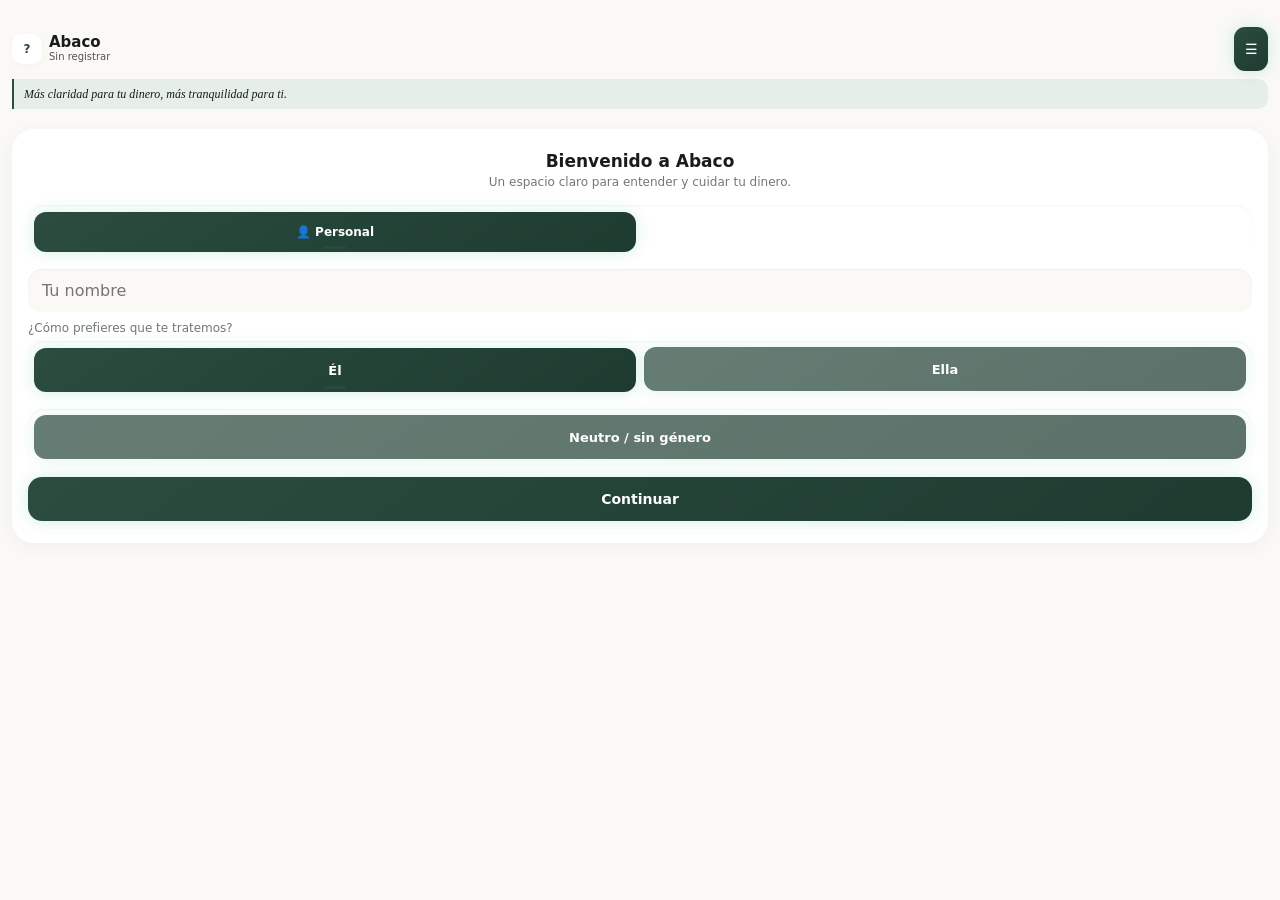
==== commit 6c8da3a1: "Refina la experiencia visual de la interfaz Stitch - Íconos SVG de trazo propios en lugar de caracte" ====
--- a/Abaco_Gestor_Finanzas.html
+++ b/Abaco_Gestor_Finanzas.html
@@ -1473,80 +1473,208 @@
 .app.stitch-mode .content { flex:1; min-height:0; padding:0; overflow:hidden; }
 .app.stitch-mode #onboarding { display:none!important; }
 .app.stitch-mode #appPanels { display:none!important; }
-.stitch-shell { display:flex; flex-direction:column; position:relative; width:100%; height:100%; min-height:0; overflow:hidden; background:var(--bg); color:var(--text); font-family:Manrope,-apple-system,BlinkMacSystemFont,"Segoe UI",sans-serif; }
+/* ===== Ábaco · interfaz Stitch =====
+   Nota: el CSS global pinta todo <button> habilitado con degradado verde y texto blanco
+   (!important) y fuerza a sus hijos a heredar ese color. Las reglas `.stitch-shell button…`
+   (mayor especificidad) lo neutralizan solo dentro de esta interfaz. */
+@font-face{font-family:"Manrope";font-style:normal;font-weight:200 800;font-display:swap;src:url([data-uri]) format("woff2");}
+
+.stitch-shell { --st-out:#A5532D; --st-out-soft:#F7EDE6; --st-bar:#C5D6CB; --st-ring:rgba(43,76,63,.16);
+  display:flex; flex-direction:column; position:relative; width:100%; height:100%; min-height:0; overflow:hidden; background:var(--bg); color:var(--text);
+  font-family:Manrope,-apple-system,BlinkMacSystemFont,"Segoe UI",Roboto,sans-serif; font-size:15px; line-height:1.4; -webkit-font-smoothing:antialiased; }
+[data-theme="dark"] .stitch-shell { --st-out:#EDB08C; --st-out-soft:#49372E; --st-bar:#43594B; --st-ring:rgba(167,196,179,.28); }
 .stitch-shell.hidden { display:none!important; }
-.stitch-topbar { display:flex; flex:0 0 auto; align-items:center; justify-content:space-between; padding:14px 20px 10px; background:var(--bg); }
-.stitch-brand { display:flex; align-items:center; gap:10px; }
-.stitch-mark { display:grid; width:38px; height:38px; place-items:center; border-radius:13px; background:var(--green); color:#fff; font-size:26px; font-weight:700; line-height:1; }
-.stitch-brand strong { display:block; color:var(--green); font-size:17px; letter-spacing:-.03em; }
-.stitch-brand small { display:block; margin-top:1px; color:var(--muted); font-size:11px; }
-.stitch-icon-btn { width:40px; min-height:40px; border:1px solid var(--card-border); border-radius:50%; background:var(--card); color:var(--green); font-size:18px; }
-.stitch-view { flex:1 1 auto; width:100%; max-width:620px; min-height:0; margin:0 auto; padding:8px 18px 22px; overflow-y:auto; overscroll-behavior:contain; scrollbar-width:none; }
+.stitch-shell .si { width:22px; height:22px; flex:0 0 auto; fill:none; stroke:currentColor; stroke-width:1.8; stroke-linecap:round; stroke-linejoin:round; }
+.stitch-shell :focus-visible { outline:2px solid var(--green); outline-offset:2px; }
+.stitch-shell :focus:not(:focus-visible) { outline:none; }
+.stitch-shell button, .stitch-shell button:hover, .stitch-shell button:active { filter:none!important; }
+
+/* Barra superior */
+.stitch-topbar { display:flex; flex:0 0 auto; align-items:center; justify-content:space-between; padding:14px 20px 8px; }
+.stitch-brand { display:flex; align-items:center; gap:12px; min-width:0; }
+.stitch-mark { display:grid; width:40px; height:40px; flex:0 0 auto; place-items:center; border-radius:14px; background:var(--accent-grad); color:#fff; font-size:25px; font-weight:700; line-height:1; padding-bottom:3px; }
+.stitch-brand strong { display:block; color:var(--green); font-size:17px; font-weight:700; letter-spacing:-.02em; line-height:1.15; }
+.stitch-brand small { display:block; margin-top:2px; overflow:hidden; color:var(--muted); font-size:13px; font-weight:500; text-overflow:ellipsis; white-space:nowrap; }
+.stitch-shell button.stitch-icon-btn { display:grid; width:44px; height:44px; flex:0 0 auto; place-items:center; padding:0; border:1px solid var(--card-border)!important; border-radius:50%; background:var(--card)!important; color:var(--green)!important; box-shadow:none!important; cursor:pointer; }
+
+/* Contenido */
+.stitch-view { flex:1 1 auto; width:100%; max-width:620px; min-height:0; margin:0 auto; padding:6px 18px 28px; overflow-y:auto; overscroll-behavior:contain; scrollbar-width:none; }
 .stitch-view::-webkit-scrollbar { display:none; }
-.stitch-nav { display:grid; flex:0 0 auto; grid-template-columns:repeat(4,1fr); padding:7px 8px max(8px,var(--safe-bottom)); border-top:1px solid var(--card-border); background:var(--card); }
-.stitch-nav button { display:flex; min-height:50px; flex-direction:column; align-items:center; justify-content:center; gap:2px; border:0; background:transparent; color:var(--muted); font:500 10px Manrope,-apple-system,sans-serif; }
-.stitch-nav button span { font-size:20px; line-height:1.15; }
-.stitch-nav button.active { color:var(--green); font-weight:700; }
-.stitch-heading { margin:10px 0 16px; }
-.stitch-heading h1 { color:var(--green); font-size:24px; font-weight:600; letter-spacing:-.04em; line-height:1.2; }
-.stitch-heading p { margin-top:5px; color:var(--muted); font-size:12px; }
-.stitch-card { margin:0 0 14px; padding:18px; border:1px solid var(--card-border); border-radius:20px; background:var(--card); box-shadow:var(--neo-out-sm); }
-.stitch-hero { padding:21px; border:0; background:var(--accent-grad); color:#fff; }
-.stitch-hero .stitch-eyebrow { color:rgba(255,255,255,.75); font-size:11px; letter-spacing:.02em; }
-.stitch-hero .stitch-amount { margin:8px 0 14px; color:#fff; font-size:clamp(30px,8vw,42px); font-weight:600; letter-spacing:-.045em; line-height:1.05; overflow-wrap:anywhere; }
-.stitch-hero .stitch-caption { color:rgba(255,255,255,.78); font-size:12px; }
-.stitch-card-title { display:flex; align-items:center; justify-content:space-between; gap:10px; margin-bottom:12px; color:var(--green); font-size:14px; font-weight:700; }
-.stitch-card-title small { color:var(--muted); font-size:11px; font-weight:500; }
-.stitch-metrics { display:grid; grid-template-columns:repeat(2,minmax(0,1fr)); gap:10px; margin-bottom:14px; }
-.stitch-metric { min-width:0; padding:14px; border:1px solid var(--card-border); border-radius:16px; background:var(--card); }
-.stitch-metric span,.stitch-metric small { display:block; color:var(--muted); font-size:11px; }
-.stitch-metric strong { display:block; margin:7px 0 2px; color:var(--green); font-size:18px; letter-spacing:-.03em; overflow-wrap:anywhere; }
-.stitch-actions { display:grid; grid-template-columns:repeat(3,minmax(0,1fr)); gap:9px; margin:12px 0 18px; }
-.stitch-action { display:flex; min-height:74px; flex-direction:column; align-items:center; justify-content:center; gap:7px; border:1px solid var(--card-border); border-radius:17px; background:var(--card); color:var(--green); font-size:10px; font-weight:600; }
-.stitch-action span { display:grid; width:30px; height:30px; place-items:center; border-radius:10px; background:var(--green-soft); font-size:17px; }
-.stitch-row { display:flex; align-items:center; gap:11px; width:100%; padding:11px 0; border:0; border-bottom:1px solid var(--card-border); background:transparent; color:var(--text); text-align:left; cursor:pointer; }
-.stitch-row:last-child { border-bottom:0; padding-bottom:0; }
-.stitch-row-icon { display:grid; width:38px; height:38px; flex:0 0 auto; place-items:center; border-radius:13px; background:var(--green-soft); color:var(--green); font-size:16px; }
+.stitch-heading { margin:8px 2px 16px; }
+.stitch-heading h1 { color:var(--green); font-size:26px; font-weight:700; letter-spacing:-.035em; line-height:1.15; }
+.stitch-heading p { margin-top:4px; color:var(--muted); font-size:14px; font-weight:500; }
+.stitch-card { margin:0 0 14px; padding:18px; border:1px solid var(--card-border); border-radius:22px; background:var(--card); box-shadow:var(--neo-out-sm); }
+.stitch-card-title { display:flex; align-items:center; justify-content:space-between; gap:12px; margin-bottom:6px; color:var(--text); font-size:15px; font-weight:700; letter-spacing:-.01em; }
+.stitch-card-title small { color:var(--muted); font-size:13px; font-weight:500; letter-spacing:0; }
+
+/* Tarjeta principal */
+.stitch-hero { padding:22px 20px 18px; border:0; border-radius:26px; background:var(--accent-grad); color:#fff; }
+.stitch-hero .st-label { color:rgba(255,255,255,.8); font-size:14px; font-weight:600; }
+.stitch-hero .st-amount { margin:6px 0 18px; color:#fff; font-size:clamp(34px,10.5vw,46px); font-weight:700; letter-spacing:-.04em; line-height:1.05; font-variant-numeric:tabular-nums; overflow-wrap:anywhere; }
+.st-cur { margin-right:2px; font-size:.55em; font-weight:600; opacity:.8; vertical-align:.5em; letter-spacing:0; }
+.st-cents { margin-left:1px; font-size:.5em; font-weight:600; opacity:.7; letter-spacing:0; }
+.st-mask { letter-spacing:.08em; }
+.st-hero-split { display:grid; grid-template-columns:1fr 1fr; padding-top:14px; border-top:1px solid rgba(255,255,255,.18); }
+.st-hero-split>div { min-width:0; }
+.st-hero-split>div+div { padding-left:16px; border-left:1px solid rgba(255,255,255,.18); }
+.st-hero-split span { display:block; color:rgba(255,255,255,.76); font-size:13px; font-weight:500; }
+.st-hero-split strong { display:block; margin-top:2px; font-size:17px; font-weight:650; letter-spacing:-.01em; font-variant-numeric:tabular-nums; overflow-wrap:anywhere; }
+[data-theme="dark"] .stitch-hero { background:linear-gradient(145deg,#395B46,#293F33); }
+
+/* Acciones rápidas */
+.stitch-actions { display:grid; grid-template-columns:repeat(3,minmax(0,1fr)); gap:10px; margin:0 0 14px; }
+.stitch-shell button.stitch-action { display:flex; min-height:86px; flex-direction:column; align-items:center; justify-content:center; gap:8px; padding:12px 6px; border:1px solid var(--card-border)!important; border-radius:20px; background:var(--card)!important; color:var(--text)!important; box-shadow:var(--neo-out-sm)!important; font:600 13px/1.2 Manrope,-apple-system,sans-serif; cursor:pointer; transition:transform .12s ease; }
+.stitch-shell button.stitch-action:active { background:var(--green-soft)!important; transform:scale(.97); }
+.st-act-ico { display:grid; width:44px; height:44px; place-items:center; border-radius:15px; background:var(--green-soft); }
+.stitch-shell button .st-act-ico { color:var(--green)!important; }
+
+/* Ingresos / gastos y presupuesto */
+.st-duo { display:grid; grid-template-columns:1fr 1fr; gap:14px; margin:12px 0 4px; }
+.st-duo>div { display:flex; align-items:center; gap:10px; min-width:0; }
+.st-duo small { display:block; color:var(--muted); font-size:13px; font-weight:500; }
+.st-duo strong { display:block; margin-top:1px; font-size:17px; font-weight:700; letter-spacing:-.02em; font-variant-numeric:tabular-nums; overflow-wrap:anywhere; }
+.st-dot { display:grid; width:34px; height:34px; flex:0 0 auto; place-items:center; border-radius:50%; background:var(--green-soft); color:var(--green); }
+.st-dot .si { width:17px; height:17px; }
+.st-dot.out { background:var(--st-out-soft); color:var(--st-out); }
+.st-budget { margin-top:16px; padding-top:16px; border-top:1px solid var(--card-border); }
+.st-budget.st-flush { margin-top:6px; padding-top:0; border-top:0; }
+.st-budget.st-flush .st-budget-head { justify-content:flex-end; }
+.st-budget-head { display:flex; align-items:baseline; justify-content:space-between; gap:10px; margin-bottom:10px; font-size:14px; font-weight:650; }
+.st-budget-head b { color:var(--muted); font-size:14px; font-weight:650; font-variant-numeric:tabular-nums; }
+.st-budget.warn .st-budget-head b, .st-budget.over .st-budget-head b { color:var(--st-out); }
+.st-budget-note { margin-top:10px; color:var(--muted); font-size:13px; line-height:1.4; }
+.st-budget-note strong { color:var(--text); font-weight:700; font-variant-numeric:tabular-nums; }
+.st-top { margin-top:14px; padding-top:4px; border-top:1px solid var(--card-border); }
+
+/* Presupuesto como cuentas de ábaco: cada cuenta vale 5 % */
+.st-beads { position:relative; display:flex; align-items:center; gap:3px; height:22px; }
+.st-beads::before { position:absolute; top:50%; right:0; left:0; height:2px; margin-top:-1px; border-radius:1px; background:var(--card-border); content:""; }
+.st-beads i { position:relative; flex:1 1 0; min-width:0; height:18px; border-radius:7px; background:var(--green-soft); box-shadow:inset 0 0 0 1px var(--card-border); }
+.st-beads i.on { background:var(--green); box-shadow:none; }
+.st-beads i.on+i:not(.on) { margin-left:9px; }
+.st-budget.warn .st-beads i.on, .st-budget.over .st-beads i.on { background:var(--gold); }
+
+/* Métricas */
+.stitch-metrics { display:grid; grid-template-columns:repeat(2,minmax(0,1fr)); gap:12px; margin-bottom:14px; }
+.stitch-metric { min-width:0; padding:14px; border:1px solid var(--card-border); border-radius:20px; background:var(--card); }
+.stitch-metric>span { display:flex; align-items:center; gap:8px; color:var(--muted); font-size:13px; font-weight:600; }
+.stitch-metric strong { display:block; margin-top:10px; font-size:19px; font-weight:700; letter-spacing:-.02em; font-variant-numeric:tabular-nums; overflow-wrap:anywhere; }
+
+/* Listas */
+.st-day { margin:16px 0 0; color:var(--muted); font-size:13px; font-weight:650; }
+.stitch-row { display:flex; align-items:center; gap:12px; width:100%; min-height:62px; padding:10px 0; border-bottom:1px solid var(--card-border); text-align:left; }
+.stitch-row:last-child { border-bottom:0; }
+.stitch-shell button.stitch-row { border:0!important; border-bottom:1px solid var(--card-border)!important; border-radius:0; background:transparent!important; color:var(--text)!important; box-shadow:none!important; font:inherit; cursor:pointer; }
+.stitch-shell button.stitch-row:last-child { border-bottom:0!important; }
+.stitch-shell button.stitch-row:active { background:var(--green-soft)!important; }
+.st-ico { display:grid; width:44px; height:44px; flex:0 0 auto; place-items:center; border-radius:15px; background:var(--green-soft); color:var(--green); }
+.st-ico .si { width:21px; height:21px; }
+.stitch-row.is-out .st-ico { background:var(--st-out-soft); color:var(--st-out); }
+.stitch-row.is-neutral .st-ico { color:var(--muted); }
 .stitch-row-body { flex:1; min-width:0; }
-.stitch-row-body strong { display:block; overflow:hidden; color:var(--text); font-size:12px; font-weight:600; text-overflow:ellipsis; white-space:nowrap; }
-.stitch-row-body small { display:block; margin-top:3px; color:var(--muted); font-size:10px; }
-.stitch-row-amount { flex:0 0 auto; color:var(--text); font-size:12px; font-weight:650; text-align:right; }
-.stitch-positive { color:var(--green)!important; }
-.stitch-negative { color:var(--gold)!important; }
-.stitch-empty { padding:18px 8px; color:var(--muted); font-size:12px; text-align:center; }
-.stitch-progress { height:7px; margin-top:10px; overflow:hidden; border-radius:99px; background:var(--green-soft); }
+.stitch-row-body strong, .stitch-row-body small { display:-webkit-box; overflow:hidden; overflow-wrap:anywhere; -webkit-box-orient:vertical; -webkit-line-clamp:2; }
+.stitch-row-body strong { color:var(--text); font-size:15px; font-weight:600; line-height:1.3; }
+.stitch-row-body small { margin-top:2px; color:var(--muted); font-size:13px; font-weight:500; line-height:1.35; }
+.stitch-row-amount { flex:0 0 auto; color:var(--text); font-size:15px; font-weight:650; font-variant-numeric:tabular-nums; text-align:right; white-space:nowrap; }
+.stitch-row.is-in .stitch-row-amount { color:var(--green); }
+.stitch-row.is-out .stitch-row-amount { color:var(--st-out); }
+.stitch-row.is-danger .stitch-row-body strong { color:var(--st-out); }
+.st-chev { display:grid; flex:0 0 auto; place-items:center; color:var(--muted); }
+.st-chev .si { width:18px; height:18px; }
+.stitch-shell button .st-ico { color:var(--green)!important; }
+.stitch-shell button.is-out .st-ico, .stitch-shell button.is-danger .st-ico { color:var(--st-out)!important; }
+.stitch-shell button.is-neutral .st-ico { color:var(--muted)!important; }
+.stitch-shell button .stitch-row-body strong { color:var(--text)!important; }
+.stitch-shell button.is-danger .stitch-row-body strong { color:var(--st-out)!important; }
+.stitch-shell button .stitch-row-body small { color:var(--muted)!important; }
+.stitch-shell button .stitch-row-amount { color:var(--text)!important; }
+.stitch-shell button.is-in .stitch-row-amount { color:var(--green)!important; }
+.stitch-shell button.is-out .stitch-row-amount { color:var(--st-out)!important; }
+.stitch-shell button .st-chev { color:var(--muted)!important; }
+.stitch-shell button .st-soft { color:var(--muted)!important; font-weight:600; }
+.stitch-shell button:disabled.stitch-row { cursor:not-allowed; }
+
+.stitch-progress { height:8px; margin-top:8px; overflow:hidden; border-radius:99px; background:var(--green-soft); }
 .stitch-progress span { display:block; height:100%; border-radius:inherit; background:var(--green); }
-.stitch-bars { display:flex; height:118px; align-items:flex-end; gap:7px; padding:8px 0 0; }
-.stitch-bar { display:flex; flex:1; height:100%; flex-direction:column; align-items:center; justify-content:flex-end; gap:5px; color:var(--muted); font-size:9px; }
-.stitch-bar i { display:block; width:min(28px,75%); min-height:4px; border-radius:7px 7px 2px 2px; background:var(--green); }
-.stitch-empty-state { padding:25px 14px; color:var(--muted); font-size:12px; text-align:center; }
-.stitch-button { display:inline-flex; min-height:44px; align-items:center; justify-content:center; gap:7px; padding:0 16px; border:0; border-radius:14px; background:var(--green); color:#fff; font:600 12px Manrope,-apple-system,sans-serif; cursor:pointer; }
-.stitch-button.secondary { border:1px solid var(--card-border); background:var(--card); color:var(--green); }
-.stitch-button.warn { background:var(--gold); }
+.stitch-progress.warn span { background:var(--gold); }
+
+/* Gráfica semanal */
+.st-week { display:grid; grid-template-columns:repeat(7,minmax(0,1fr)); gap:6px; height:152px; margin-top:12px; }
+.st-col { display:flex; height:100%; min-width:0; flex-direction:column; align-items:center; justify-content:flex-end; gap:6px; color:var(--muted); font-size:12px; font-weight:600; }
+.st-col em { min-height:14px; color:var(--text); font-size:12px; font-style:normal; font-weight:700; font-variant-numeric:tabular-nums; white-space:nowrap; }
+.st-col i { display:block; width:100%; max-width:30px; min-height:4px; border-radius:9px 9px 4px 4px; background:var(--st-bar); }
+.st-col.today i { background:var(--green); }
+.st-col.today span { color:var(--text); font-weight:700; }
+
+/* Estados vacíos */
+.stitch-empty { display:flex; flex-direction:column; align-items:center; gap:14px; padding:22px 10px 10px; color:var(--muted); font-size:14px; line-height:1.45; text-align:center; }
+
+/* Botones */
+.stitch-shell button.stitch-button { display:inline-flex; min-height:50px; align-items:center; justify-content:center; gap:8px; padding:0 20px; border:0!important; border-radius:16px; background:var(--accent-grad)!important; color:#fff!important; box-shadow:none!important; font:650 15px Manrope,-apple-system,sans-serif; cursor:pointer; transition:transform .12s ease; }
+.stitch-shell button.stitch-button:active { transform:scale(.985); }
+.stitch-shell button.stitch-button.small { min-height:44px; padding:0 18px; font-size:14px; }
+.stitch-shell button.stitch-button.secondary { border:1px solid var(--card-border)!important; background:var(--card)!important; color:var(--green)!important; }
+.stitch-shell button.stitch-button.warn { border:1px solid var(--st-out)!important; background:transparent!important; color:var(--st-out)!important; }
+.stitch-shell button.stitch-link { min-height:44px; margin:-10px -8px; padding:0 8px; border:0!important; background:transparent!important; color:var(--green)!important; box-shadow:none!important; font:700 14px Manrope,-apple-system,sans-serif; cursor:pointer; }
 .stitch-full { width:100%; }
-.stitch-form { display:grid; gap:12px; }
-.stitch-form label { display:grid; gap:6px; color:var(--muted); font-size:11px; font-weight:600; }
-.stitch-form input,.stitch-form select { width:100%; min-height:46px; padding:0 12px; border:1px solid var(--card-border); border-radius:12px; outline:none; background:var(--bg); color:var(--text); font:500 14px Manrope,-apple-system,sans-serif; }
-.stitch-form input:focus,.stitch-form select:focus { border-color:var(--green); box-shadow:0 0 0 3px rgba(43,76,63,.1); }
-.stitch-segment { display:grid; grid-template-columns:repeat(3,1fr); gap:4px; padding:4px; border-radius:13px; background:var(--green-soft); }
-.stitch-segment button { min-height:38px; border:0; border-radius:10px; background:transparent; color:var(--muted); font-size:11px; font-weight:600; }
-.stitch-segment button.active { background:var(--card); color:var(--green); box-shadow:var(--neo-out-sm); }
-.stitch-overlay { position:absolute; z-index:20; inset:0; display:none; align-items:flex-end; justify-content:center; padding:16px; background:rgba(22,32,26,.36); }
+
+/* Formularios */
+.stitch-form { display:grid; gap:14px; margin-top:4px; }
+.stitch-form label { display:grid; gap:7px; color:var(--muted); font-size:13px; font-weight:600; }
+.stitch-form input, .stitch-form select { width:100%; min-height:52px; padding:0 14px; border:1px solid var(--card-border); border-radius:14px; outline:none; background:var(--card); color:var(--text); font:500 16px Manrope,-apple-system,sans-serif; }
+.stitch-form input:focus, .stitch-form select:focus { border-color:var(--green); box-shadow:0 0 0 4px var(--st-ring); }
+.stitch-form input:focus-visible, .stitch-form select:focus-visible { outline:none; }
+.stitch-form input::placeholder { color:var(--muted); opacity:.7; }
+.stitch-form input[type="number"] { -moz-appearance:textfield; appearance:textfield; }
+.stitch-form input[type="number"]::-webkit-inner-spin-button, .stitch-form input[type="number"]::-webkit-outer-spin-button { margin:0; -webkit-appearance:none; }
+.st-money { position:relative; }
+.st-money b { position:absolute; top:50%; left:16px; color:var(--muted); font-size:26px; font-weight:600; pointer-events:none; transform:translateY(-50%); }
+.st-money input { min-height:68px; padding-left:40px; font-size:30px; font-weight:700; letter-spacing:-.02em; font-variant-numeric:tabular-nums; }
+.stitch-segment { display:grid; grid-template-columns:repeat(3,1fr); gap:4px; margin-bottom:16px; padding:4px; border-radius:16px; background:var(--green-soft); }
+.stitch-shell button.stitch-seg { min-height:42px; border:0!important; border-radius:12px; background:transparent!important; color:var(--muted)!important; box-shadow:none!important; font:650 14px Manrope,-apple-system,sans-serif; cursor:pointer; }
+.stitch-shell button.stitch-seg.active { background:var(--card)!important; color:var(--green)!important; box-shadow:var(--neo-out-sm)!important; }
+
+/* Hoja inferior */
+.stitch-overlay { position:absolute; z-index:20; inset:0; display:none; align-items:flex-end; justify-content:center; background:rgba(22,32,26,.42); }
 .stitch-overlay.open { display:flex; }
-.stitch-sheet { width:100%; max-width:540px; max-height:88%; overflow:auto; padding:22px 18px max(18px,var(--safe-bottom)); border-radius:24px 24px 16px 16px; background:var(--bg); box-shadow:0 -10px 40px rgba(0,0,0,.14); animation:stitch-sheet-in .22s ease-out; }
-.stitch-sheet-head { display:flex; align-items:center; justify-content:space-between; gap:12px; margin-bottom:16px; }
-.stitch-sheet-head h2 { color:var(--green); font-size:19px; font-weight:650; letter-spacing:-.03em; }
-.stitch-close { width:36px; min-height:36px; border:0; border-radius:50%; background:var(--green-soft); color:var(--green); font-size:19px; }
-.stitch-settings-row { display:flex; align-items:center; justify-content:space-between; gap:14px; width:100%; padding:14px 0; border:0; border-bottom:1px solid var(--card-border); background:none; color:var(--text); text-align:left; }
-.stitch-settings-row strong { display:block; font-size:12px; font-weight:600; }
-.stitch-settings-row small { display:block; max-width:260px; margin-top:4px; color:var(--muted); font-size:10px; }
-.stitch-switch { width:42px; height:24px; flex:0 0 auto; padding:3px; border:0; border-radius:99px; background:#B9C0BB; }
-.stitch-switch::after { display:block; width:18px; height:18px; border-radius:50%; background:#fff; content:""; transition:transform .18s ease; }
+.stitch-sheet { width:100%; max-width:560px; max-height:92%; overflow:auto; padding:10px 20px max(22px,var(--safe-bottom)); border-radius:28px 28px 0 0; background:var(--bg); box-shadow:0 -12px 40px rgba(0,0,0,.18); animation:stitch-sheet-in .24s ease-out; }
+.stitch-sheet.is-still { animation:none; }
+.stitch-sheet::before { display:block; width:40px; height:4px; margin:0 auto 14px; border-radius:2px; background:var(--card-border); content:""; }
+.stitch-sheet-head { display:flex; align-items:center; justify-content:space-between; gap:12px; margin-bottom:18px; }
+.stitch-sheet-head h2 { min-width:0; color:var(--text); font-size:21px; font-weight:700; letter-spacing:-.03em; line-height:1.2; overflow-wrap:anywhere; }
+.stitch-shell button.stitch-close { display:grid; width:44px; height:44px; flex:0 0 auto; place-items:center; padding:0; border:0!important; border-radius:50%; background:var(--green-soft)!important; color:var(--green)!important; box-shadow:none!important; cursor:pointer; }
+.st-kv { padding:4px 18px; }
+.st-kv>div { display:flex; align-items:center; justify-content:space-between; gap:16px; padding:13px 0; border-bottom:1px solid var(--card-border); }
+.st-kv>div:last-child { border-bottom:0; }
+.st-kv span { color:var(--muted); font-size:14px; }
+.st-kv strong { font-size:15px; font-weight:650; font-variant-numeric:tabular-nums; text-align:right; overflow-wrap:anywhere; }
+.st-detail { margin:0 0 18px; text-align:center; }
+.st-detail strong { display:block; font-size:34px; font-weight:700; letter-spacing:-.035em; font-variant-numeric:tabular-nums; overflow-wrap:anywhere; }
+.st-detail span { display:block; margin-top:2px; color:var(--muted); font-size:14px; font-weight:500; }
+.st-detail.in strong { color:var(--green); }
+.st-detail.out strong { color:var(--st-out); }
+.st-goal-head { display:flex; align-items:baseline; gap:8px; flex-wrap:wrap; }
+.st-goal-head strong { font-size:24px; font-weight:700; letter-spacing:-.03em; font-variant-numeric:tabular-nums; }
+.st-goal-head span { color:var(--muted); font-size:14px; font-variant-numeric:tabular-nums; }
+.stitch-note { margin:8px 8px 0; color:var(--muted); font-size:13px; line-height:1.45; text-align:center; }
+
+/* Interruptor */
+.stitch-switch { position:relative; display:block; width:48px; height:28px; flex:0 0 auto; border-radius:99px; background:var(--st-bar); transition:background .18s ease; }
+.stitch-switch::after { position:absolute; top:3px; left:3px; width:22px; height:22px; border-radius:50%; background:#fff; box-shadow:0 1px 3px rgba(0,0,0,.25); content:""; transition:transform .18s ease; }
 .stitch-switch.on { background:var(--green); }
-.stitch-switch.on::after { transform:translateX(18px); }
-@keyframes stitch-sheet-in { from { transform:translateY(22px); opacity:.6; } to { transform:translateY(0); opacity:1; } }
-[data-theme="dark"] .stitch-hero { background:linear-gradient(145deg,#395B46,#293F33); }
-@media(prefers-reduced-motion:reduce) { .stitch-sheet { animation:none; } }
+.stitch-switch.on::after { transform:translateX(20px); }
+
+/* Navegación inferior */
+.stitch-nav { display:grid; flex:0 0 auto; grid-template-columns:repeat(4,1fr); padding:6px 8px max(8px,var(--safe-bottom)); border-top:1px solid var(--card-border); background:var(--card); }
+.stitch-shell .stitch-nav button { display:flex; min-height:58px; flex-direction:column; align-items:center; justify-content:flex-start; gap:4px; padding:6px 0 0; border:0!important; border-radius:0; background:transparent!important; color:var(--muted)!important; box-shadow:none!important; font:600 12px/1.2 Manrope,-apple-system,sans-serif; cursor:pointer; }
+.stitch-shell .stitch-nav button.active { color:var(--green)!important; font-weight:700; }
+.stitch-nav-ico { display:grid; width:60px; height:32px; place-items:center; border-radius:16px; transition:background .18s ease; }
+.stitch-nav button.active .stitch-nav-ico { background:var(--green-soft); }
+.stitch-nav button.active .si { stroke-width:2.1; }
+
+@keyframes stitch-sheet-in { from { transform:translateY(24px); opacity:.6; } to { transform:translateY(0); opacity:1; } }
+@media(max-width:350px) { .st-duo { grid-template-columns:1fr; } .stitch-view { padding-right:14px; padding-left:14px; } }
+@media(prefers-reduced-motion:reduce) { .stitch-sheet { animation:none; } .stitch-switch, .stitch-switch::after, .stitch-nav-ico, .stitch-shell button.stitch-action, .stitch-shell button.stitch-button { transition:none; } }
 
 </style>
 
@@ -2278,15 +2406,15 @@
   </div>
   <section class="stitch-shell hidden" id="stitchShell" aria-label="Ábaco">
     <div class="stitch-topbar">
-      <div class="stitch-brand"><span class="stitch-mark">a</span><div><strong>Ábaco</strong><small id="stitchGreeting">Tu dinero, en calma</small></div></div>
-      <button class="stitch-icon-btn" type="button" data-stitch-action="hide-balance" aria-label="Ocultar saldo">◉</button>
+      <div class="stitch-brand"><span class="stitch-mark" aria-hidden="true">a</span><div><strong>Ábaco</strong><small id="stitchGreeting">Tu dinero, en calma</small></div></div>
+      <button class="stitch-icon-btn" type="button" data-stitch-action="hide-balance" aria-label="Ocultar saldo" aria-pressed="false"></button>
     </div>
     <main class="stitch-view" id="stitchView" tabindex="-1"></main>
     <nav class="stitch-nav" aria-label="Navegación principal">
-      <button type="button" data-stitch-nav="home"><span>⌂</span>Inicio</button>
-      <button type="button" data-stitch-nav="wallet"><span>▣</span>Billetera</button>
-      <button type="button" data-stitch-nav="stats"><span>◷</span>Estadísticas</button>
-      <button type="button" data-stitch-nav="settings"><span>☼</span>Ajustes</button>
+      <button type="button" data-stitch-nav="home"><span class="stitch-nav-ico"></span>Inicio</button>
+      <button type="button" data-stitch-nav="wallet"><span class="stitch-nav-ico"></span>Billetera</button>
+      <button type="button" data-stitch-nav="stats"><span class="stitch-nav-ico"></span>Estadísticas</button>
+      <button type="button" data-stitch-nav="settings"><span class="stitch-nav-ico"></span>Ajustes</button>
     </nav>
     <div class="stitch-overlay" id="stitchOverlay" aria-hidden="true"></div>
   </section>
@@ -6026,23 +6154,149 @@
   const overlay=document.getElementById('stitchOverlay'),panels=document.getElementById('appPanels');
   const finance=()=>window.Abaco?.Finance,services=()=>window.Abaco?.Services;
   if(!root||!shell||!view||!overlay)return;
-  let active='home',movementType='gasto',renderQueued=false;
+  let active='home',movementType='gasto',renderQueued=false,statsLimit=15,lastFocus=null;
+
+  /* ---------- Íconos de trazo (24×24) ---------- */
+  const ICONS={
+    home:'<path d="M3.5 11 12 4l8.5 7"/><path d="M5.5 9.8V19a1 1 0 0 0 1 1h11a1 1 0 0 0 1-1V9.8"/><path d="M9.8 20v-5.2h4.4V20"/>',
+    wallet:'<rect x="3.5" y="6.5" width="17" height="13" rx="2.6"/><path d="M6.5 6.5V5.3a1.3 1.3 0 0 1 1.6-1.3l8.4 2.5"/><path d="M20.5 12h-3.4a1.8 1.8 0 0 0 0 3.6h3.4"/>',
+    stats:'<path d="M5 20v-8"/><path d="M12 20V5"/><path d="M19 20v-10"/>',
+    settings:'<path d="M4 7h9"/><path d="M17 7h3"/><circle cx="15" cy="7" r="2"/><path d="M4 17h3"/><path d="M11 17h9"/><circle cx="9" cy="17" r="2"/>',
+    eye:'<path d="M2.5 12S6 5.5 12 5.5 21.5 12 21.5 12 18 18.5 12 18.5 2.5 12 2.5 12Z"/><circle cx="12" cy="12" r="2.8"/>',
+    eyeOff:'<path d="M3.5 3.5 20.5 20.5"/><path d="M10.4 5.7c.5-.1 1-.2 1.6-.2 6 0 9.5 6.5 9.5 6.5a16 16 0 0 1-2.7 3.5M6.4 7.3C3.9 9 2.5 12 2.5 12s3.5 6.5 9.5 6.5c1.5 0 2.9-.4 4.1-1"/><path d="M9.9 9.9a2.8 2.8 0 0 0 4.2 3.7"/>',
+    plus:'<path d="M12 5v14"/><path d="M5 12h14"/>',
+    swap:'<path d="M7.5 4 4 7.5 7.5 11"/><path d="M4 7.5h12.5"/><path d="M16.5 13l3.5 3.5-3.5 3.5"/><path d="M20 16.5H7.5"/>',
+    target:'<circle cx="12" cy="12" r="8.5"/><circle cx="12" cy="12" r="4.5"/><circle cx="12" cy="12" r=".8"/>',
+    arrowIn:'<path d="M17 7 7 17"/><path d="M7 8v9h9"/>',
+    arrowOut:'<path d="M7 17 17 7"/><path d="M8 7h9v9"/>',
+    trend:'<path d="M4 17l5-5 3.5 3.5L20 8"/><path d="M15 8h5v5"/>',
+    card:'<rect x="3" y="5.5" width="18" height="13" rx="2.5"/><path d="M3 10h18"/><path d="M7 14.5h3"/>',
+    bank:'<path d="M3.5 9.5 12 4.5l8.5 5"/><path d="M5.5 10.5v7M10 10.5v7M14 10.5v7M18.5 10.5v7"/><path d="M3.5 20h17"/>',
+    cash:'<rect x="2.5" y="6.5" width="19" height="11" rx="2.2"/><circle cx="12" cy="12" r="2.6"/><path d="M6 12h.01M18 12h.01"/>',
+    food:'<path d="M5 3.5v5a2 2 0 0 0 4 0v-5"/><path d="M7 10.5v10"/><path d="M17 20.5v-17c-2.2 1.3-3.3 3.8-3.3 6.8 0 1.6 1.1 2.7 3.3 2.7"/>',
+    bus:'<rect x="4" y="5" width="16" height="12" rx="3"/><path d="M4 11h16"/><path d="M8 17v2.5M16 17v2.5"/><path d="M8 14h.01M16 14h.01"/>',
+    heart:'<path d="M12 20s-7.5-4.4-7.5-10.2A4.3 4.3 0 0 1 12 7.2a4.3 4.3 0 0 1 7.5 2.6C19.5 15.6 12 20 12 20Z"/>',
+    play:'<rect x="3.5" y="5" width="17" height="14" rx="3"/><path d="M10.5 9.3v5.4l4.5-2.7Z"/>',
+    bag:'<path d="M5.5 8h13l-1 11.5h-11Z"/><path d="M9 8V6.8a3 3 0 0 1 6 0V8"/>',
+    book:'<path d="M12 6.8C10.6 5.4 8.2 4.8 4.5 4.8V18c3.7 0 6.1.6 7.5 2 1.4-1.4 3.8-2 7.5-2V4.8c-3.7 0-6.1.6-7.5 2Z"/><path d="M12 6.8V20"/>',
+    bolt:'<path d="M13 3.5 5.5 13.5H11L10 20.5l7.5-10H12Z"/>',
+    dots:'<circle cx="6" cy="12" r="1.3"/><circle cx="12" cy="12" r="1.3"/><circle cx="18" cy="12" r="1.3"/>',
+    chevron:'<path d="M9.5 6 15.5 12l-6 6"/>',
+    moon:'<path d="M20 14.2A8 8 0 0 1 9.8 4 8 8 0 1 0 20 14.2Z"/>',
+    sun:'<circle cx="12" cy="12" r="3.8"/><path d="M12 3v2M12 19v2M3 12h2M19 12h2M5.6 5.6 7 7M17 17l1.4 1.4M18.4 5.6 17 7M7 17l-1.4 1.4"/>',
+    download:'<path d="M12 4v11"/><path d="M7.5 10.8 12 15.3l4.5-4.5"/><path d="M5 19.5h14"/>',
+    upload:'<path d="M12 15.5V4.5"/><path d="M7.5 9 12 4.5 16.5 9"/><path d="M5 19.5h14"/>',
+    lock:'<rect x="5.5" y="10.5" width="13" height="9.5" rx="2.2"/><path d="M8.5 10.5V8a3.5 3.5 0 0 1 7 0v2.5"/>',
+    trash:'<path d="M5 7h14"/><path d="M10 7V4.8h4V7"/><path d="M7 7l.8 12.2h8.4L17 7"/><path d="M10.5 10.5v6M13.5 10.5v6"/>',
+    close:'<path d="M6.5 6.5l11 11"/><path d="M17.5 6.5l-11 11"/>'
+  };
+  const icon=name=>`<svg class="si" viewBox="0 0 24 24" aria-hidden="true" focusable="false">${ICONS[name]||ICONS.dots}</svg>`;
+
+  /* ---------- Utilidades ---------- */
   const escapeHtml=value=>String(value??'').replace(/[&<>"']/g,ch=>({'&':'&amp;','<':'&lt;','>':'&gt;','"':'&quot;',"'":'&#39;'}[ch]));
-  const amount=value=>{try{return money(Number(value)||0);}catch(_){return String(value??0);}};
+  const cap=text=>text?text.charAt(0).toUpperCase()+text.slice(1):text;
+  const group=digits=>String(digits).replace(/\B(?=(\d{3})+(?!\d))/g,',');
+  /* Formato mexicano fijo: $22,000.00 (no depende del ICU del dispositivo) */
+  const amount=value=>{const n=Number(value)||0,[whole,cents]=Math.abs(n).toFixed(2).split('.');return `${n<0?'−':''}$${group(whole)}.${cents}`;};
+  const compact=value=>{const n=Math.abs(Number(value)||0);return n>=10000?`$${(n/1000).toFixed(n>=100000?0:1).replace(/\.0$/,'')}k`:`$${group(Math.round(n))}`;};
+  const hiddenBalance=()=>localStorage.getItem('stitch_hide_balance')==='1';
+  const displayAmount=value=>hiddenBalance()?'••••':amount(value);
+  const heroAmount=value=>{
+    if(hiddenBalance())return '<span class="st-mask">••••••</span>';
+    const n=Number(value)||0,[whole,cents]=Math.abs(n).toFixed(2).split('.');
+    return `${n<0?'−':''}<span class="st-cur">$</span>${group(whole)}<span class="st-cents">.${cents}</span>`;
+  };
   const dateLabel=value=>{const d=new Date(Number(value)||value);return Number.isNaN(d.getTime())?'—':d.toLocaleDateString('es-MX',{day:'numeric',month:'short',year:'numeric'});};
+  const dayStart=d=>new Date(d.getFullYear(),d.getMonth(),d.getDate()).getTime();
+  const dayKey=ts=>{const d=new Date(Number(ts)||ts);return Number.isNaN(d.getTime())?'?':`${d.getFullYear()}-${d.getMonth()}-${d.getDate()}`;};
+  function dayTitle(ts){
+    const d=new Date(Number(ts)||ts);if(Number.isNaN(d.getTime()))return 'Sin fecha';
+    const diff=Math.round((dayStart(new Date())-dayStart(d))/86400000);
+    if(diff===0)return 'Hoy';if(diff===1)return 'Ayer';
+    return cap(d.toLocaleDateString('es-MX',{weekday:'long',day:'numeric',month:'short'}).replace(/\./g,''));
+  }
+  const monthLabel=()=>cap(new Date().toLocaleDateString('es-MX',{month:'long',year:'numeric'}));
+  const monthName=()=>cap(new Date().toLocaleDateString('es-MX',{month:'long'}));
+  const plural=(n,one,many)=>`${n} ${n===1?one:many}`;
   const getState=()=>finance()?.ensure()||{};
   const accounts=()=>finance()?.accounts?.()||[];
   const liquidAccounts=()=>finance()?.liquidAccounts?.()||[];
   const transactions=()=>finance()?.transactions?.()||[];
   const savings=()=>getState().savings||[];
-  const hiddenBalance=()=>localStorage.getItem('stitch_hide_balance')==='1';
-  const displayAmount=value=>hiddenBalance()?'••••':amount(value);
   function toastMessage(message){if(typeof window.toast==='function')window.toast(message);}
   function accountName(id){return accounts().find(a=>a.id===id)?.name||'Cuenta';}
+  const catLabel=key=>cap(typeof window.catName==='function'?window.catName(key):String(key||'General'));
+  function catIcon(key){
+    const k=String(key||'').toLowerCase().normalize('NFD').replace(/[̀-ͯ]/g,'');
+    if(/aliment|comida|super|restaur/.test(k))return 'food';
+    if(/transp|gasolina|auto|camion/.test(k))return 'bus';
+    if(/hogar|renta|casa/.test(k))return 'home';
+    if(/salud|medic|farmac/.test(k))return 'heart';
+    if(/entreten|ocio|stream/.test(k))return 'play';
+    if(/compra/.test(k))return 'bag';
+    if(/educ|escuel/.test(k))return 'book';
+    if(/servic|luz|agua|internet/.test(k))return 'bolt';
+    if(/deuda|tarjeta/.test(k))return 'card';
+    return 'dots';
+  }
+  const isExpense=tx=>!!(tx.meta?.impact?.expense||tx.type==='gasto'||tx.type==='interes_prestamo');
+
+  /* ---------- Piezas de interfaz ---------- */
   function heading(title,subtitle=''){return `<div class="stitch-heading"><h1>${escapeHtml(title)}</h1>${subtitle?`<p>${escapeHtml(subtitle)}</p>`:''}</div>`;}
-  function row({icon='•',title,subtitle='',value='',className='',action='',id='',kind=''}){
+  function row({icon:ico='',title,subtitle='',value='',trailing='',tone='',action='',id='',kind='',attrs='',extra='',tag='button',disabled=false,role='',checked=null,danger=false}){
     const attr=action?`data-stitch-action="${escapeHtml(action)}"`:kind?`data-stitch-${kind}="${escapeHtml(id)}"`:'';
-    return `<button type="button" class="stitch-row ${className}" ${attr}><span class="stitch-row-icon">${icon}</span><span class="stitch-row-body"><strong>${escapeHtml(title)}</strong><small>${escapeHtml(subtitle)}</small></span><span class="stitch-row-amount">${escapeHtml(value)}</span></button>`;
+    const cls=`stitch-row${tone?` is-${tone}`:''}${danger?' is-danger':''}`;
+    const inner=`<span class="st-ico">${ico}</span><span class="stitch-row-body"><strong>${escapeHtml(title)}</strong>${subtitle?`<small>${escapeHtml(subtitle)}</small>`:''}${extra}</span>${value!==''?`<span class="stitch-row-amount">${escapeHtml(value)}</span>`:''}${trailing}`;
+    if(tag==='div')return `<div class="${cls}">${inner}</div>`;
+    return `<button type="button" class="${cls}" ${attr} ${attrs} ${disabled?'disabled':''} ${role?`role="${role}" aria-checked="${checked}"`:''}>${inner}</button>`;
+  }
+  const emptyState=(text,cta='',action='')=>`<div class="stitch-empty"><p>${escapeHtml(text)}</p>${cta?`<button class="stitch-button small" type="button" data-stitch-action="${escapeHtml(action)}">${escapeHtml(cta)}</button>`:''}</div>`;
+  const progress=(pct,warn=false)=>`<div class="stitch-progress${warn?' warn':''}"><span style="width:${Math.max(0,Math.min(100,pct))}%"></span></div>`;
+  const kvList=fields=>`<section class="stitch-card st-kv">${fields.map(([label,value])=>`<div><span>${escapeHtml(label)}</span><strong>${escapeHtml(value)}</strong></div>`).join('')}</section>`;
+  function beads(pct){
+    const total=20,on=pct>0?Math.min(total,Math.max(1,Math.round(pct/100*total))):0;
+    return `<div class="st-beads" role="progressbar" aria-label="Presupuesto usado" aria-valuemin="0" aria-valuemax="100" aria-valuenow="${pct}">${Array.from({length:total},(_,i)=>`<i${i<on?' class="on"':''}></i>`).join('')}</div>`;
+  }
+  /* flush: dentro de una tarjeta que ya tiene título de presupuesto (sin línea ni etiqueta repetida) */
+  function budgetBlock(budget,spent,flush=false){
+    const label=flush?'':'Presupuesto',cls=flush?' st-flush':'';
+    if(!budget)return `<div class="st-budget${cls}"><div class="st-budget-head"><span>${label}</span><b>Sin definir</b></div>${beads(0)}<p class="st-budget-note">Todavía no hay un presupuesto mensual.</p></div>`;
+    const pct=Math.round(spent/budget*100),left=budget-spent,level=pct>=100?' over':pct>=85?' warn':'';
+    const note=left>=0?`Te quedan <strong>${displayAmount(left)}</strong> de ${displayAmount(budget)}`:`Superaste el presupuesto por <strong>${displayAmount(-left)}</strong>`;
+    return `<div class="st-budget${cls}${level}"><div class="st-budget-head"><span>${label}</span><b>${pct}% usado</b></div>${beads(Math.min(100,pct))}<p class="st-budget-note">${note}</p></div>`;
+  }
+
+  /* ---------- Movimientos ---------- */
+  const NEUTRAL_TYPES=new Set(['transferencia','ahorro','aporte_ahorro','inversion','msi','prestamo','pago_prestamo','saldo_inicial_tarjeta']);
+  const TYPE_LABELS={ingreso:'Ingreso',gasto:'Gasto',transferencia:'Transferencia',ahorro:'Ahorro',aporte_ahorro:'Aporte a meta',inversion:'Inversión',cobro:'Cobro',prestamo_personal:'Préstamo',prestamo:'Préstamo',pago_prestamo:'Pago de préstamo',interes_prestamo:'Interés',msi:'Meses sin intereses',saldo_inicial_tarjeta:'Deuda inicial'};
+  const expenseMap=()=>new Map((getState().expenses||[]).map(e=>[e.id,e]));
+  function txInfo(tx,expById){
+    const type=tx.type||'';
+    const incoming=tx.direction==='in'||type==='ingreso'||type==='cobro';
+    const neutral=!incoming&&(tx.direction==='transfer'||tx.direction==='memo'||NEUTRAL_TYPES.has(type));
+    const tone=incoming?'in':neutral?'neutral':'out';
+    const catKey=tx.meta?.category||expById.get(tx.refId)?.category||'';
+    let ico='arrowOut';
+    if(incoming)ico='arrowIn';
+    else if(type==='transferencia')ico='swap';
+    else if(type==='ahorro'||type==='aporte_ahorro')ico='target';
+    else if(type==='inversion')ico='trend';
+    else if(type==='saldo_inicial_tarjeta'||type==='msi'||type==='pago_prestamo'||type==='prestamo')ico='card';
+    else if(type==='gasto'&&catKey)ico=catIcon(catKey);
+    const label=type==='gasto'&&catKey?catLabel(catKey):(TYPE_LABELS[type]||cap(type)||'Movimiento');
+    return {tone,ico,label,sign:tone==='in'?'+':tone==='out'?'−':'',catKey};
+  }
+  function txList(rows,limit){
+    if(!rows.length)return emptyState('Aún no hay movimientos este mes.','Registrar movimiento','movement');
+    const expById=expenseMap(),sorted=rows.slice().sort((a,b)=>(Number(b.created_at)||0)-(Number(a.created_at)||0));
+    let html='',lastKey='';
+    sorted.slice(0,limit).forEach(tx=>{
+      const key=dayKey(tx.created_at);
+      if(key!==lastKey){html+=`<div class="st-day">${escapeHtml(dayTitle(tx.created_at))}</div>`;lastKey=key;}
+      const info=txInfo(tx,expById),title=tx.description||info.label;
+      html+=row({icon:icon(info.ico),title,subtitle:title===info.label?accountName(tx.accountId):`${info.label} · ${accountName(tx.accountId)}`,value:`${info.sign}${displayAmount(tx.amount)}`,tone:info.tone,kind:'transaction',id:tx.id});
+    });
+    return html;
   }
   function monthlyTransactions(){
     const bounds=finance().monthBounds(new Date());
@@ -6052,75 +6306,90 @@
     const period=state.budgetPeriod||'mensual';
     return (Array.isArray(state.budgets)?state.budgets:[]).filter(item=>item.period===period).reduce((sum,item)=>sum+(Number(item.amount)||0),0);
   }
-  function recentList(rows){
-    if(!rows.length)return '<div class="stitch-empty">Aún no hay movimientos</div>';
-    return rows.slice(0,5).map(tx=>{
-      const incoming=tx.direction==='in'||tx.type==='ingreso',transfer=tx.direction==='transfer'||tx.type==='transferencia';
-      const sign=incoming?'+':transfer?'':'−',kind=incoming?'stitch-positive':transfer?'': 'stitch-negative';
-      const meta=tx.meta||{},description=tx.description||'Movimiento';
-      return row({icon:incoming?'↓':transfer?'↔':'↑',title:description,subtitle:`${dateLabel(tx.created_at)} · ${accountName(tx.accountId)}`,value:`${sign}${displayAmount(tx.amount)}`,className:kind,kind:'transaction',id:tx.id});
-    }).join('');
-  }
+
+  /* ---------- Vistas ---------- */
   function homeView(){
     const F=finance(),state=getState(),dashboard=F.dashboard(new Date()),monthTx=monthlyTransactions();
-    const spending=state.expenses.filter(item=>{const b=F.monthBounds(new Date()),t=Number(item.created_at)||0;return t>=b.start&&t<b.end;});
+    const bounds=F.monthBounds(new Date());
+    const spending=(state.expenses||[]).filter(item=>{const t=Number(item.created_at)||0;return t>=bounds.start&&t<bounds.end;});
     const byCategory={};spending.forEach(item=>{const key=item.category||'general';byCategory[key]=(byCategory[key]||0)+(Number(item.amount)||0);});
     const category=Object.entries(byCategory).sort((a,b)=>b[1]-a[1])[0];
     const budget=currentBudget(state),spent=Number(dashboard.expense)||0;
-    const progress=budget?Math.min(100,Math.round(spent/budget*100)):0;
-    const person=state.user_name?`Hola, ${state.user_name}`:'Tu dinero, en calma';
-    document.getElementById('stitchGreeting').textContent=person;
-    const insight=category?`${typeof window.catName==='function'?catName(category[0]):category[0]} · ${displayAmount(category[1])}`:'Aún no hay categorías este mes';
-    return `${heading('Tu resumen','Una vista clara de este mes')}
-      <section class="stitch-card stitch-hero"><div class="stitch-eyebrow">Patrimonio neto</div><div class="stitch-amount">${displayAmount(F.netWorth())}</div><div class="stitch-caption">Disponible ${displayAmount(F.available())} · Ahorro ${displayAmount(F.savings())}</div></section>
-      <div class="stitch-metrics"><div class="stitch-metric"><span>Ingresos del mes</span><strong>${displayAmount(dashboard.income)}</strong><small>Registrados</small></div><div class="stitch-metric"><span>Gastos del mes</span><strong>${displayAmount(dashboard.expense)}</strong><small>${budget?`${progress}% del presupuesto`: 'Sin presupuesto mensual'}</small></div></div>
-      <div class="stitch-actions"><button class="stitch-action" type="button" data-stitch-action="movement"><span>＋</span>Movimiento</button><button class="stitch-action" type="button" data-stitch-action="transfer"><span>↔</span>Transferir</button><button class="stitch-action" type="button" data-stitch-action="saving"><span>◇</span>Ahorrar</button></div>
-      <section class="stitch-card"><div class="stitch-card-title"><span>Presupuesto</span><small>${budget?`${progress}% usado`:'Sin plan'}</small></div><strong>${displayAmount(spent)}${budget?` <small>de ${displayAmount(budget)}</small>`:''}</strong><div class="stitch-progress"><span style="width:${budget?progress:0}%"></span></div></section>
-      <section class="stitch-card"><div class="stitch-card-title"><span>Mayor categoría</span><small>Este mes</small></div><div class="stitch-row"><span class="stitch-row-icon">◌</span><span class="stitch-row-body"><strong>${escapeHtml(insight)}</strong><small>${category?'Por gasto registrado':'Cuando registres gastos, aparecerá aquí'}</small></span></div></section>
-      <section class="stitch-card"><div class="stitch-card-title"><span>Movimientos recientes</span><button class="stitch-button secondary" type="button" data-stitch-nav="stats">Ver todo</button></div>${recentList(monthTx)}</section>`;
+    document.getElementById('stitchGreeting').textContent=state.user_name?`Hola, ${state.user_name}`:'Tu dinero, en calma';
+    return `${heading('Tu resumen',monthLabel())}
+      <section class="stitch-card stitch-hero"><div class="st-label">Patrimonio neto</div><div class="st-amount">${heroAmount(F.netWorth())}</div><div class="st-hero-split"><div><span>Disponible</span><strong>${displayAmount(F.available())}</strong></div><div><span>Ahorrado</span><strong>${displayAmount(F.savings())}</strong></div></div></section>
+      <div class="stitch-actions"><button class="stitch-action" type="button" data-stitch-action="movement"><span class="st-act-ico">${icon('plus')}</span>Movimiento</button><button class="stitch-action" type="button" data-stitch-action="transfer"><span class="st-act-ico">${icon('swap')}</span>Transferir</button><button class="stitch-action" type="button" data-stitch-action="saving"><span class="st-act-ico">${icon('target')}</span>Ahorrar</button></div>
+      <section class="stitch-card"><div class="stitch-card-title"><span>Este mes</span></div>
+        <div class="st-duo"><div><span class="st-dot">${icon('arrowIn')}</span><div><small>Ingresos</small><strong>${displayAmount(dashboard.income)}</strong></div></div><div><span class="st-dot out">${icon('arrowOut')}</span><div><small>Gastos</small><strong>${displayAmount(dashboard.expense)}</strong></div></div></div>
+        ${budgetBlock(budget,spent)}
+        ${category?`<div class="st-top">${row({tag:'div',icon:icon(catIcon(category[0])),title:catLabel(category[0]),subtitle:'Mayor gasto del mes',value:displayAmount(category[1]),tone:'out'})}</div>`:''}
+      </section>
+      <section class="stitch-card"><div class="stitch-card-title"><span>Movimientos recientes</span>${monthTx.length?'<button class="stitch-link" type="button" data-stitch-nav="stats">Ver todo</button>':''}</div>${txList(monthTx,5)}</section>`;
   }
   function walletView(){
-    const F=finance(),state=getState(),list=accounts(),goals=savings();
-    return `${heading('Billetera','Cuentas y metas de ahorro')}
-      <section class="stitch-card stitch-hero"><div class="stitch-eyebrow">Disponible</div><div class="stitch-amount">${displayAmount(F.available())}</div><div class="stitch-caption">Patrimonio neto ${displayAmount(F.netWorth())}</div></section>
-      <div class="stitch-actions"><button class="stitch-action" type="button" data-stitch-action="account"><span>＋</span>Cuenta</button><button class="stitch-action" type="button" data-stitch-action="transfer"><span>↔</span>Transferir</button><button class="stitch-action" type="button" data-stitch-action="saving"><span>◇</span>Meta</button></div>
-      <section class="stitch-card"><div class="stitch-card-title"><span>Tus cuentas</span><small>${list.length} ${list.length===1?'cuenta':'cuentas'}</small></div>${list.length?list.map(a=>row({icon:a.type==='crédito'?'▣':'▤',title:a.name,subtitle:a.type||'Cuenta',value:`${a.type==='crédito'?'Deuda ':''}${displayAmount(a.balance)}`,kind:'account',id:a.id})).join(''):'<div class="stitch-empty">Agrega una cuenta para empezar</div>'}</section>
-      <section class="stitch-card"><div class="stitch-card-title"><span>Metas de ahorro</span><button class="stitch-button secondary" type="button" data-stitch-action="saving">Nueva meta</button></div>${goals.length?goals.map(g=>{const goal=Number(g.target)||0,current=Number(g.current??g.amount)||0,pct=goal?Math.min(100,Math.round(current/goal*100)):0;return `<button type="button" class="stitch-row" data-stitch-saving="${escapeHtml(g.id)}"><span class="stitch-row-icon">◇</span><span class="stitch-row-body"><strong>${escapeHtml(g.name)}</strong><small>${goal?`${displayAmount(current)} de ${displayAmount(goal)}`:'Ahorro abierto'}<span class="stitch-progress"><span style="width:${pct}%"></span></span></small></span><span class="stitch-row-amount">${pct}%</span></button>`;}).join(''):'<div class="stitch-empty">Crea una meta para darle rumbo a tu ahorro</div>'}</section>`;
+    const F=finance(),list=accounts(),goals=savings();
+    const accountRows=list.map(a=>{
+      const credit=a.type==='crédito',limit=Number(a.limit)||0,balance=Number(a.balance)||0,used=credit&&limit?Math.min(100,Math.round(balance/limit*100)):0;
+      return row({icon:icon(credit?'card':a.type==='efectivo'?'cash':'bank'),title:a.name,subtitle:credit?(limit?`Crédito · ${used}% del límite`:'Crédito · Deuda'):(cap(a.type||'Cuenta')===cap(String(a.name||'').trim())?'':cap(a.type||'Cuenta')),value:displayAmount(balance),tone:credit?'out':'',kind:'account',id:a.id,extra:credit&&limit?progress(used,used>=85):''});
+    }).join('');
+    const goalRows=goals.map(g=>{
+      const goal=Number(g.target)||0,current=Number(g.current??g.amount)||0,pct=goal?Math.min(100,Math.round(current/goal*100)):0;
+      return row({icon:icon('target'),title:g.name,subtitle:goal?`${displayAmount(current)} de ${displayAmount(goal)}`:'Ahorro abierto',value:goal?`${pct}%`:'',kind:'saving',id:g.id,extra:goal?progress(pct):''});
+    }).join('');
+    return `${heading('Billetera',`${plural(list.length,'cuenta','cuentas')} · ${plural(goals.length,'meta','metas')}`)}
+      <section class="stitch-card stitch-hero"><div class="st-label">Disponible</div><div class="st-amount">${heroAmount(F.available())}</div><div class="st-hero-split"><div><span>Patrimonio neto</span><strong>${displayAmount(F.netWorth())}</strong></div><div><span>Ahorrado</span><strong>${displayAmount(F.savings())}</strong></div></div></section>
+      <div class="stitch-actions"><button class="stitch-action" type="button" data-stitch-action="account"><span class="st-act-ico">${icon('plus')}</span>Cuenta</button><button class="stitch-action" type="button" data-stitch-action="transfer"><span class="st-act-ico">${icon('swap')}</span>Transferir</button><button class="stitch-action" type="button" data-stitch-action="saving"><span class="st-act-ico">${icon('target')}</span>Meta</button></div>
+      <section class="stitch-card"><div class="stitch-card-title"><span>Tus cuentas</span></div>${accountRows||emptyState('Agrega tu primera cuenta para empezar.','Agregar cuenta','account')}</section>
+      <section class="stitch-card"><div class="stitch-card-title"><span>Metas de ahorro</span>${goals.length?'<button class="stitch-link" type="button" data-stitch-action="saving">Nueva meta</button>':''}</div>${goalRows||emptyState('Crea una meta para darle rumbo a tu ahorro.','Crear meta','saving')}</section>`;
   }
   function statsView(){
-    const F=finance(),state=getState(),month=monthlyTransactions(),expenses=month.filter(tx=>tx.meta?.impact?.expense||tx.type==='gasto'||tx.type==='interes_prestamo');
-    const categories={};expenses.forEach(tx=>{const key=tx.meta?.category||state.expenses.find(e=>e.id===tx.refId)?.category||'general';categories[key]=(categories[key]||0)+(Number(tx.amount)||0);});
-    const top=Object.entries(categories).sort((a,b)=>b[1]-a[1]).slice(0,5),daily=Array.from({length:7},(_,index)=>{const day=new Date();day.setDate(day.getDate()-6+index);day.setHours(0,0,0,0);const next=day.getTime()+86400000;return{label:day.toLocaleDateString('es-MX',{weekday:'narrow'}),value:expenses.filter(tx=>Number(tx.created_at)>=day.getTime()&&Number(tx.created_at)<next).reduce((sum,tx)=>sum+(Number(tx.amount)||0),0)};});
-    const max=Math.max(1,...daily.map(d=>d.value)),budget=currentBudget(state),spent=Number(F.monthlyExpense())||0,pct=budget?Math.min(100,Math.round(spent/budget*100)):0;
-    return `${heading('Estadísticas','Actividad real de tus cuentas')}
-      <div class="stitch-metrics"><div class="stitch-metric"><span>Ingresos</span><strong>${displayAmount(F.monthlyIncome())}</strong><small>Este mes</small></div><div class="stitch-metric"><span>Gastos</span><strong>${displayAmount(spent)}</strong><small>Este mes</small></div></div>
-      <section class="stitch-card"><div class="stitch-card-title"><span>Gastos de los últimos 7 días</span><small>Por día</small></div>${expenses.length?`<div class="stitch-bars">${daily.map(d=>`<div class="stitch-bar"><i style="height:${Math.max(4,Math.round(d.value/max*88))}px"></i><span>${escapeHtml(d.label)}</span></div>`).join('')}</div>`:'<div class="stitch-empty">Sin gastos registrados esta semana</div>'}</section>
-      <section class="stitch-card"><div class="stitch-card-title"><span>Presupuesto</span><small>${budget?`${pct}% usado`:'Sin presupuesto'}</small></div><strong>${displayAmount(spent)}${budget?` <small>de ${displayAmount(budget)}</small>`:''}</strong><div class="stitch-progress"><span style="width:${budget?pct:0}%"></span></div></section>
-      <section class="stitch-card"><div class="stitch-card-title"><span>Gastos por categoría</span><small>Este mes</small></div>${top.length?top.map(([key,value])=>row({icon:'◌',title:typeof window.catName==='function'?catName(key):key,subtitle:'Gasto registrado',value:displayAmount(value)})).join(''):'<div class="stitch-empty">Registra un gasto para ver el desglose</div>'}</section>
-      <section class="stitch-card"><div class="stitch-card-title"><span>Movimientos del mes</span><small>${month.length}</small></div>${recentList(month)}</section>`;
+    const F=finance(),state=getState(),month=monthlyTransactions(),expById=expenseMap();
+    const monthExpenses=month.filter(isExpense),allExpenses=transactions().filter(isExpense);
+    const categories={};monthExpenses.forEach(tx=>{const key=tx.meta?.category||expById.get(tx.refId)?.category||'general';categories[key]=(categories[key]||0)+(Number(tx.amount)||0);});
+    const catEntries=Object.entries(categories).sort((a,b)=>b[1]-a[1]),catTotal=catEntries.reduce((sum,[,v])=>sum+v,0),top=catEntries.slice(0,5);
+    const now=new Date();
+    const daily=Array.from({length:7},(_,i)=>{
+      const from=new Date(now.getFullYear(),now.getMonth(),now.getDate()-6+i),to=new Date(now.getFullYear(),now.getMonth(),now.getDate()-5+i);
+      const value=allExpenses.filter(tx=>{const t=Number(tx.created_at)||0;return t>=from.getTime()&&t<to.getTime();}).reduce((sum,tx)=>sum+(Number(tx.amount)||0),0);
+      return {value,today:i===6,label:i===6?'Hoy':from.toLocaleDateString('es-MX',{weekday:'short'}).replace(/\./g,'').slice(0,3)};
+    });
+    const max=Math.max(1,...daily.map(d=>d.value)),weekTotal=daily.reduce((sum,d)=>sum+d.value,0);
+    const budget=currentBudget(state),spent=Number(F.monthlyExpense())||0;
+    const chart=weekTotal>0?`<div class="st-week" role="img" aria-label="Gastos de los últimos 7 días: ${escapeHtml(displayAmount(weekTotal))} en total">${daily.map(d=>`<div class="st-col${d.today?' today':''}"><em>${d.value>0&&(d.value===max||d.today)?escapeHtml(hiddenBalance()?'••':compact(d.value)):''}</em><i style="height:${d.value>0?Math.max(6,Math.round(d.value/max*96)):4}px"></i><span>${escapeHtml(d.label)}</span></div>`).join('')}</div>`:emptyState('No registraste gastos en los últimos 7 días.');
+    const catRows=top.map(([key,value])=>{const pct=catTotal?Math.round(value/catTotal*100):0;return row({tag:'div',icon:icon(catIcon(key)),title:catLabel(key),subtitle:`${pct}% de tus gastos`,value:displayAmount(value),extra:progress(pct)});}).join('');
+    const more=month.length>statsLimit?`<button type="button" class="stitch-button secondary stitch-full" style="margin-top:12px" data-stitch-action="more-moves">Ver más movimientos</button>`:'';
+    return `${heading('Estadísticas',monthLabel())}
+      <div class="stitch-metrics"><div class="stitch-metric"><span><i class="st-dot">${icon('arrowIn')}</i>Ingresos</span><strong>${displayAmount(F.monthlyIncome())}</strong></div><div class="stitch-metric"><span><i class="st-dot out">${icon('arrowOut')}</i>Gastos</span><strong>${displayAmount(spent)}</strong></div></div>
+      <section class="stitch-card"><div class="stitch-card-title"><span>Últimos 7 días</span><small>${weekTotal>0?`Total ${displayAmount(weekTotal)}`:''}</small></div>${chart}</section>
+      <section class="stitch-card"><div class="stitch-card-title"><span>Presupuesto de ${escapeHtml(monthName().toLowerCase())}</span></div>${budgetBlock(budget,spent,true)}</section>
+      <section class="stitch-card"><div class="stitch-card-title"><span>Gastos por categoría</span><small>${escapeHtml(monthName())}</small></div>${catRows||emptyState('Registra un gasto para ver el desglose.','Registrar gasto','movement')}</section>
+      <section class="stitch-card"><div class="stitch-card-title"><span>Movimientos del mes</span><small>${month.length}</small></div>${txList(month,statsLimit)}${more}</section>`;
   }
   function settingsView(){
     const native=window.AndroidBridge,availability=native?.biometricAvailability?.()||'unsupported';
-    const enabled=!!native?.biometricLockEnabled?.(),bioLabel=availability==='available'?'Usa huella o biometría al abrir':availability==='none_enrolled'?'Configura una huella en Android':'Biometría no disponible en este dispositivo';
-    return `${heading('Ajustes','Tus preferencias de Ábaco')}
-      <section class="stitch-card"><div class="stitch-card-title">Preferencias</div>
-        <button type="button" class="stitch-settings-row" data-stitch-action="theme"><span><strong>Tema</strong><small>Cambiar entre claro y oscuro</small></span><span>${document.documentElement.dataset.theme==='dark'?'Oscuro':'Claro'} ›</span></button>
-        <button type="button" class="stitch-settings-row" data-stitch-action="biometric" ${availability==='unsupported'||availability==='no_hardware'?'disabled':''}><span><strong>Acceso biométrico</strong><small>${escapeHtml(bioLabel)}</small></span><span class="stitch-switch ${enabled?'on':''}" aria-label="${enabled?'Activado':'Desactivado'}"></span></button>
+    const enabled=!!native?.biometricLockEnabled?.(),dark=document.documentElement.dataset.theme==='dark';
+    const bioLabel=availability==='available'?'Usa huella o biometría al abrir':availability==='none_enrolled'?'Configura una huella en Android':'Disponible solo en la app Android';
+    const unavailable=availability==='unsupported'||availability==='no_hardware';
+    const chev=`<span class="st-chev">${icon('chevron')}</span>`;
+    return `${heading('Ajustes')}
+      <section class="stitch-card"><div class="stitch-card-title"><span>Preferencias</span></div>
+        ${row({icon:icon(dark?'sun':'moon'),title:'Tema',subtitle:'Cambiar entre claro y oscuro',trailing:`<span class="stitch-row-amount st-soft">${dark?'Oscuro':'Claro'}</span>${chev}`,action:'theme'})}
+        ${row({icon:icon('lock'),title:'Acceso biométrico',subtitle:bioLabel,trailing:`<span class="stitch-switch${enabled?' on':''}"></span>`,action:'biometric',disabled:unavailable,role:'switch',checked:enabled})}
       </section>
-      <section class="stitch-card"><div class="stitch-card-title">Tus datos</div>
-        <button type="button" class="stitch-settings-row" data-stitch-action="export"><span><strong>Exportar copia</strong><small>Guarda tus datos en un archivo</small></span><span>↓</span></button>
-        <button type="button" class="stitch-settings-row" data-stitch-action="import"><span><strong>Importar copia</strong><small>Restaura un archivo de Ábaco</small></span><span>↑</span></button>
-        <button type="button" class="stitch-settings-row" data-stitch-action="clear"><span><strong>Borrar datos</strong><small>Elimina la información guardada en este dispositivo</small></span><span>›</span></button>
+      <section class="stitch-card"><div class="stitch-card-title"><span>Tus datos</span></div>
+        ${row({icon:icon('download'),title:'Exportar copia',subtitle:'Guarda tus datos en un archivo',trailing:chev,action:'export'})}
+        ${row({icon:icon('upload'),title:'Importar copia',subtitle:'Restaura un archivo de Ábaco',trailing:chev,action:'import'})}
+        ${row({icon:icon('trash'),title:'Borrar datos',subtitle:'Elimina lo guardado en este dispositivo',trailing:chev,action:'clear',danger:true,tone:'out'})}
       </section>
-      <p style="padding:4px 2px;color:var(--muted);font-size:10px;text-align:center">Tus datos financieros permanecen en este dispositivo.</p>`;
+      <p class="stitch-note">Tus datos financieros permanecen en este dispositivo.</p>`;
   }
   function render(){
     if(!shell.classList.contains('hidden')){
       const content={home:homeView,wallet:walletView,stats:statsView,settings:settingsView}[active]||homeView;
       view.innerHTML=content();
-      shell.querySelectorAll('[data-stitch-nav]').forEach(button=>button.classList.toggle('active',button.dataset.stitchNav===active));
+      shell.querySelectorAll('[data-stitch-nav]').forEach(button=>{const on=button.dataset.stitchNav===active;button.classList.toggle('active',on);if(on)button.setAttribute('aria-current','page');else button.removeAttribute('aria-current');});
       const privacyButton=shell.querySelector?.('.stitch-icon-btn');
-      if(privacyButton){privacyButton.setAttribute('aria-label',hiddenBalance()?'Mostrar saldo':'Ocultar saldo');privacyButton.textContent=hiddenBalance()?'⊘':'◉';}
+      if(privacyButton){const hidden=hiddenBalance();privacyButton.setAttribute('aria-label',hidden?'Mostrar saldo':'Ocultar saldo');privacyButton.setAttribute('aria-pressed',String(hidden));privacyButton.innerHTML=icon(hidden?'eyeOff':'eye');}
     }
   }
   function activate(){
@@ -6128,48 +6397,70 @@
     root.classList.add('stitch-mode');shell.classList.remove('hidden');active='home';render();
     setTimeout(render,250);setTimeout(render,900);
   }
-  function openSheet(title,content){
-    overlay.innerHTML=`<section class="stitch-sheet" role="dialog" aria-modal="true" aria-label="${escapeHtml(title)}"><div class="stitch-sheet-head"><h2>${escapeHtml(title)}</h2><button type="button" class="stitch-close" data-stitch-action="close" aria-label="Cerrar">×</button></div>${content}</section>`;
-    overlay.classList.add('open');overlay.setAttribute('aria-hidden','false');overlay.querySelector('input,select,button')?.focus();
-  }
-  function closeSheet(){overlay.classList.remove('open');overlay.setAttribute('aria-hidden','true');overlay.innerHTML='';}
-  function optionList(items,selected=''){
-    return items.map(item=>`<option value="${escapeHtml(item.id)}" ${item.id===selected?'selected':''}>${escapeHtml(item.name)}</option>`).join('');
-  }
+
+  /* ---------- Hojas inferiores ---------- */
+  function openSheet(title,content,{focusField=false}={}){
+    const reopen=overlay.classList.contains('open');
+    if(!reopen)lastFocus=document.activeElement;
+    overlay.innerHTML=`<section class="stitch-sheet${reopen?' is-still':''}" role="dialog" aria-modal="true" aria-label="${escapeHtml(title)}"><div class="stitch-sheet-head"><h2>${escapeHtml(title)}</h2><button type="button" class="stitch-close" data-stitch-action="close" aria-label="Cerrar">${icon('close')}</button></div>${content}</section>`;
+    overlay.classList.add('open');overlay.setAttribute('aria-hidden','false');
+    const target=(focusField&&overlay.querySelector('.stitch-form input:not([type="hidden"]),.stitch-form select'))||overlay.querySelector('.stitch-close');
+    target?.focus({preventScroll:true});
+  }
+  function closeSheet(){
+    overlay.classList.remove('open');overlay.setAttribute('aria-hidden','true');overlay.innerHTML='';
+    if(lastFocus&&document.contains(lastFocus))lastFocus.focus({preventScroll:true});
+    lastFocus=null;
+  }
+  function optionList(items,selected='',withBalance=true){
+    return items.map(item=>`<option value="${escapeHtml(item.id)}" ${item.id===selected?'selected':''}>${escapeHtml(item.name)}${withBalance&&!hiddenBalance()&&item.balance!==undefined?` · ${amount(item.balance)}`:''}</option>`).join('');
+  }
+  const richest=list=>list.slice().sort((a,b)=>(Number(b.balance)||0)-(Number(a.balance)||0))[0];
+  const moneyField=(label,attrs)=>`<label>${label}<div class="st-money"><b>$</b><input ${attrs}></div></label>`;
   function openMovement(type='gasto',values={}){
     movementType=type;const liquid=liquidAccounts(),movementAccounts=liquid,categorySource=getState().categories||[];
     const categories=categorySource.filter(c=>c.active!==false).map(c=>({id:c.id||c.name,name:c.name||c.id}));
-    const categoryOptions=categories.length?categories.map(c=>`<option value="${escapeHtml(c.id)}" ${values.category===c.id?'selected':''}>${escapeHtml(c.name)}</option>`).join(''):'<option value="general">General</option>';
-    const selected=values.accountId||liquid[0]?.id||movementAccounts[0]?.id||'',accountsMarkup=optionList(movementAccounts,selected);
+    const categoryOptions=categories.length?categories.map(c=>`<option value="${escapeHtml(c.id)}" ${values.category===c.id?'selected':''}>${escapeHtml(cap(c.name))}</option>`).join(''):'<option value="general">General</option>';
+    const selected=values.accountId||richest(liquid)?.id||movementAccounts[0]?.id||'',accountsMarkup=optionList(movementAccounts,selected);
     const tabs=['gasto','ingreso','transferencia'];
-    const form=`<div class="stitch-segment" role="tablist">${tabs.map(tab=>`<button type="button" role="tab" aria-selected="${tab===type}" class="${tab===type?'active':''}" data-stitch-type="${tab}">${tab==='gasto'?'Gasto':tab==='ingreso'?'Ingreso':'Transferir'}</button>`).join('')}</div>
+    const form=`<div class="stitch-segment" role="tablist">${tabs.map(tab=>`<button type="button" role="tab" aria-selected="${tab===type}" class="stitch-seg${tab===type?' active':''}" data-stitch-type="${tab}">${tab==='gasto'?'Gasto':tab==='ingreso'?'Ingreso':'Transferir'}</button>`).join('')}</div>
       <form class="stitch-form" id="stitchMovementForm">
-        <label>Monto<input name="amount" type="number" inputmode="decimal" min="0.01" step="0.01" required placeholder="$0.00" value="${escapeHtml(values.amount||'')}"></label>
+        ${moneyField('Monto',`name="amount" type="number" inputmode="decimal" min="0.01" step="0.01" required placeholder="0.00" value="${escapeHtml(values.amount||'')}"`)}
         <label>Concepto<input name="description" type="text" maxlength="90" required placeholder="${type==='gasto'?'¿En qué gastaste?':type==='ingreso'?'¿De dónde viene?':'Concepto opcional'}" value="${escapeHtml(values.description||'')}"></label>
         ${type==='transferencia'?`<label>Desde<select name="fromId" required>${accountsMarkup}</select></label><label>Hacia<select name="toId" required>${optionList(liquid,values.toId||liquid.find(a=>a.id!==selected)?.id||'')}</select></label>`:`${type==='gasto'?`<label>Categoría<select name="category">${categoryOptions}</select></label>`:''}<label>Cuenta<select name="accountId" required>${accountsMarkup}</select></label>`}
         <label>Fecha<input name="date" type="date" required value="${escapeHtml(values.date||todayInputValue())}"></label>
         <button class="stitch-button stitch-full" type="submit">${type==='gasto'?'Guardar gasto':type==='ingreso'?'Guardar ingreso':'Transferir'}</button>
       </form>`;
-    openSheet(type==='gasto'?'Registrar gasto':type==='ingreso'?'Registrar ingreso':'Transferir',form);
+    openSheet(type==='gasto'?'Registrar gasto':type==='ingreso'?'Registrar ingreso':'Transferir',form,{focusField:true});
   }
   function openAccountForm(){
-    openSheet('Agregar cuenta',`<form class="stitch-form" id="stitchAccountForm"><label>Nombre<input name="name" required maxlength="50" placeholder="Ej. Cuenta principal"></label><label>Tipo<select name="type"><option value="débito">Débito</option><option value="efectivo">Efectivo</option><option value="crédito">Crédito</option></select></label><label id="stitchAccountBalanceLabel">Saldo inicial<input name="balance" type="number" inputmode="decimal" min="0" step="0.01" value="0"></label><label id="stitchAccountLimitField" class="hidden">Límite de crédito<input name="limit" type="number" inputmode="decimal" min="0.01" step="0.01"></label><button class="stitch-button stitch-full" type="submit">Guardar cuenta</button></form>`);
+    openSheet('Agregar cuenta',`<form class="stitch-form" id="stitchAccountForm"><label>Nombre<input name="name" required maxlength="50" placeholder="Ej. Cuenta principal"></label><label>Tipo<select name="type"><option value="débito">Débito</option><option value="efectivo">Efectivo</option><option value="crédito">Crédito</option></select></label><label id="stitchAccountBalanceLabel">Saldo inicial<input name="balance" type="number" inputmode="decimal" min="0" step="0.01" value="0"></label><label id="stitchAccountLimitField" class="hidden">Límite de crédito<input name="limit" type="number" inputmode="decimal" min="0.01" step="0.01"></label><button class="stitch-button stitch-full" type="submit">Guardar cuenta</button></form>`,{focusField:true});
   }
   function openSavingForm(){
     const liquid=liquidAccounts();
-    openSheet('Nueva meta',`<form class="stitch-form" id="stitchSavingForm"><label>Nombre<input name="name" required maxlength="50" placeholder="Ej. Viaje"></label><label>Objetivo<input name="target" type="number" min="0.01" step="0.01" required placeholder="$0.00"></label><label>Saldo inicial<input name="current" type="number" min="0" step="0.01" value="0"></label><label>Cuenta para el saldo inicial<select name="accountId">${optionList(liquid)}</select></label><label>Nota<input name="note" maxlength="90" placeholder="Opcional"></label><button class="stitch-button stitch-full" type="submit">Crear meta</button></form>`);
+    openSheet('Nueva meta',`<form class="stitch-form" id="stitchSavingForm"><label>Nombre<input name="name" required maxlength="50" placeholder="Ej. Viaje"></label>${moneyField('Objetivo','name="target" type="number" inputmode="decimal" min="0.01" step="0.01" required placeholder="0.00"')}<label>Ahorrado hasta hoy<input name="current" type="number" inputmode="decimal" min="0" step="0.01" value="0"></label><label>Cuenta de donde sale ese dinero<select name="accountId">${optionList(liquid,richest(liquid)?.id||'')}</select></label><label>Nota<input name="note" maxlength="90" placeholder="Opcional"></label><button class="stitch-button stitch-full" type="submit">Crear meta</button></form>`,{focusField:true});
   }
   function openContribution(saving){
-    const liquid=liquidAccounts();
-    openSheet(saving.name,`<p style="margin:0 0 16px;color:var(--muted);font-size:12px">${displayAmount(saving.current??saving.amount)}${saving.target?` de ${displayAmount(saving.target)}`:' ahorrados'}${saving.note?` · ${escapeHtml(saving.note)}`:''}</p><form class="stitch-form" id="stitchContributionForm"><input type="hidden" name="savingId" value="${escapeHtml(saving.id)}"><label>Aportar<input name="amount" type="number" min="0.01" step="0.01" required placeholder="$0.00"></label><label>Desde<select name="accountId" required>${optionList(liquid)}</select></label><button class="stitch-button stitch-full" type="submit">Registrar aporte</button></form><button type="button" class="stitch-button secondary stitch-full" style="margin-top:10px" data-stitch-action="delete-saving" data-id="${escapeHtml(saving.id)}">Eliminar meta</button>`);
+    const liquid=liquidAccounts(),current=Number(saving.current??saving.amount)||0,goal=Number(saving.target)||0,pct=goal?Math.min(100,Math.round(current/goal*100)):0;
+    const summary=`<section class="stitch-card"><div class="st-goal-head"><strong>${displayAmount(current)}</strong><span>${goal?`de ${displayAmount(goal)}`:'ahorrados'}</span></div>${goal?`${progress(pct)}<p class="stitch-note" style="margin:8px 0 0;text-align:left">${pct}% de tu meta${saving.note?` · ${escapeHtml(saving.note)}`:''}</p>`:(saving.note?`<p class="stitch-note" style="margin:8px 0 0;text-align:left">${escapeHtml(saving.note)}</p>`:'')}</section>`;
+    openSheet(saving.name,`${summary}<form class="stitch-form" id="stitchContributionForm"><input type="hidden" name="savingId" value="${escapeHtml(saving.id)}">${moneyField('Aportar','name="amount" type="number" inputmode="decimal" min="0.01" step="0.01" required placeholder="0.00"')}<label>Desde<select name="accountId" required>${optionList(liquid,richest(liquid)?.id||'')}</select></label><button class="stitch-button stitch-full" type="submit">Registrar aporte</button></form><button type="button" class="stitch-button warn stitch-full" style="margin-top:12px" data-stitch-action="delete-saving" data-id="${escapeHtml(saving.id)}">Eliminar meta</button>`,{focusField:true});
   }
   function openTransaction(tx){
-    const isExpense=tx.type==='gasto'||tx.type==='interes_prestamo',isIncome=tx.type==='ingreso';
-    const category=tx.meta?.category||getState().expenses.find(e=>e.id===tx.refId)?.category||'—';
-    const fields=[['Tipo',tx.type||'Movimiento'],['Monto',displayAmount(tx.amount)],['Fecha',dateLabel(tx.created_at)],['Cuenta',accountName(tx.accountId)]];
-    if(isExpense)fields.push(['Categoría',typeof window.catName==='function'?catName(category):category]);
-    const deletable=(isExpense&&tx.refId)||(isIncome&&tx.refId);
-    openSheet(tx.description||'Movimiento',`<section class="stitch-card">${fields.map(([label,value])=>`<div class="stitch-settings-row"><span><strong>${escapeHtml(label)}</strong></span><span>${escapeHtml(value)}</span></div>`).join('')}</section>${deletable?`<button type="button" class="stitch-button warn stitch-full" data-stitch-action="delete-transaction" data-id="${escapeHtml(tx.refId)}" data-kind="${isExpense?'expense':'income'}">Eliminar movimiento</button>`:''}`);
+    const info=txInfo(tx,expenseMap()),expense=tx.type==='gasto'||tx.type==='interes_prestamo',income=tx.type==='ingreso';
+    const fields=[['Fecha',dateLabel(tx.created_at)],['Cuenta',accountName(tx.accountId)]];
+    if(expense&&info.catKey)fields.push(['Categoría',catLabel(info.catKey)]);
+    const deletable=(expense&&tx.refId)||(income&&tx.refId);
+    openSheet(tx.description||info.label,`<div class="st-detail ${info.tone}"><strong>${info.sign}${displayAmount(tx.amount)}</strong><span>${escapeHtml(info.label)}</span></div>${kvList(fields)}${deletable?`<button type="button" class="stitch-button warn stitch-full" data-stitch-action="delete-transaction" data-id="${escapeHtml(tx.refId)}" data-kind="${expense?'expense':'income'}">Eliminar movimiento</button>`:''}`);
+  }
+  function openAccount(account){
+    const state=getState(),credit=account.type==='crédito',card=(state.cards||[]).find(item=>item.wallet_id===account.id||item.id===account.card_id);
+    const plans=card?(state.msiPlans||[]).filter(plan=>plan.cardId===card.id&&(plan.installments||[]).some(item=>!item.paid)):[];
+    const limit=Number(account.limit)||0,balance=Number(account.balance)||0;
+    const fields=[['Tipo',cap(account.type||'Cuenta')],[credit?'Deuda':'Saldo',displayAmount(balance)]];
+    if(limit){fields.push(['Límite',displayAmount(limit)]);if(credit)fields.push(['Crédito disponible',displayAmount(Math.max(0,limit-balance))]);}
+    const msiMarkup=plans.map(plan=>`<section class="stitch-card"><div class="stitch-card-title"><span>${escapeHtml(plan.concept)}</span><small>Toca para pagar</small></div>${(plan.installments||[]).map((installment,index)=>installment.paid?'':row({icon:icon('card'),title:`Mensualidad ${installment.number}`,subtitle:`Vence ${dateLabel(installment.due)}`,value:displayAmount(installment.amount),kind:'msi',id:plan.id,attrs:`data-index="${index}"`})).join('')}</section>`).join('');
+    const paymentForm=credit&&balance>0&&!plans.length?`<form class="stitch-form" id="stitchCreditPaymentForm"><input type="hidden" name="accountId" value="${escapeHtml(account.id)}">${moneyField('Pagar deuda',`name="amount" type="number" inputmode="decimal" min="0.01" step="0.01" max="${balance}" required placeholder="0.00"`)}<label>Desde<select name="sourceAccountId" required>${optionList(liquidAccounts(),richest(liquidAccounts())?.id||'')}</select></label><button class="stitch-button stitch-full" type="submit">Registrar pago</button></form>`:'';
+    openSheet(account.name,`${kvList(fields)}${msiMarkup}${paymentForm}`);
   }
   function handleAction(action,button){
     if(action==='close'){closeSheet();return;}
@@ -6178,6 +6469,7 @@
     if(action==='transfer'){openMovement('transferencia');return;}
     if(action==='saving'){openSavingForm();return;}
     if(action==='account'){openAccountForm();return;}
+    if(action==='more-moves'){statsLimit+=15;render();return;}
     if(action==='delete-saving'){const id=button.dataset.id;closeSheet();if(typeof window.deleteSaving==='function')window.deleteSaving(id);setTimeout(render,100);return;}
     if(action==='delete-transaction'){
       const id=button.dataset.id,kind=button.dataset.kind;closeSheet();
@@ -6196,7 +6488,7 @@
   }
   shell.addEventListener('click',event=>{
     const nav=event.target.closest('[data-stitch-nav]');
-    if(nav){active=nav.dataset.stitchNav;render();view.scrollTop=0;return;}
+    if(nav){active=nav.dataset.stitchNav;statsLimit=15;render();view.scrollTop=0;return;}
     const action=event.target.closest('[data-stitch-action]');
     if(action){handleAction(action.dataset.stitchAction,action);return;}
     const tab=event.target.closest('[data-stitch-type]');
@@ -6206,16 +6498,7 @@
     const savingButton=event.target.closest('[data-stitch-saving]');
     if(savingButton){const saving=savings().find(item=>item.id===savingButton.dataset.stitchSaving);if(saving)openContribution(saving);return;}
     const accountButton=event.target.closest('[data-stitch-account]');
-    if(accountButton){
-      const account=accounts().find(item=>item.id===accountButton.dataset.stitchAccount);
-      if(account){
-        const state=getState(),card=(state.cards||[]).find(item=>item.wallet_id===account.id||item.id===account.card_id);
-        const plans=card?(state.msiPlans||[]).filter(plan=>plan.cardId===card.id&&(plan.installments||[]).some(item=>!item.paid)):[];
-        const msiMarkup=plans.map(plan=>`<div class="stitch-card"><div class="stitch-card-title">${escapeHtml(plan.concept)}<small>MSI</small></div>${(plan.installments||[]).map((installment,index)=>installment.paid?'':`<button type="button" class="stitch-row" data-stitch-msi="${escapeHtml(plan.id)}" data-index="${index}"><span class="stitch-row-icon">↻</span><span class="stitch-row-body"><strong>Mensualidad ${installment.number}</strong><small>${dateLabel(installment.due)}</small></span><span class="stitch-row-amount">${displayAmount(installment.amount)} · Pagar</span></button>`).join('')}</div>`).join('');
-        const paymentForm=account.type==='crédito'&&Number(account.balance)>0&&!plans.length?`<form class="stitch-form" id="stitchCreditPaymentForm"><input type="hidden" name="accountId" value="${escapeHtml(account.id)}"><label>Pagar deuda<input name="amount" type="number" min="0.01" step="0.01" max="${Number(account.balance)}" required placeholder="$0.00"></label><label>Desde<select name="sourceAccountId" required>${optionList(liquidAccounts())}</select></label><button class="stitch-button stitch-full" type="submit">Registrar pago</button></form>`:'';
-        openSheet(account.name,`<section class="stitch-card"><div class="stitch-settings-row"><span><strong>Tipo</strong></span><span>${escapeHtml(account.type||'Cuenta')}</span></div><div class="stitch-settings-row"><span><strong>${account.type==='crédito'?'Deuda':'Saldo'}</strong></span><span>${displayAmount(account.balance)}</span></div>${account.limit?`<div class="stitch-settings-row"><span><strong>Límite</strong></span><span>${displayAmount(account.limit)}</span></div>`:''}</section>${plans.length?msiMarkup:''}${paymentForm}`);
-      }
-    }
+    if(accountButton){const account=accounts().find(item=>item.id===accountButton.dataset.stitchAccount);if(account)openAccount(account);return;}
     const msiButton=event.target.closest('[data-stitch-msi]');
     if(msiButton){const {stitchMsi,index}=msiButton.dataset;closeSheet();window.toggleMsiInstallment?.(stitchMsi,Number(index));setTimeout(render,80);return;}
   });
@@ -6228,6 +6511,7 @@
     }
   });
   overlay.addEventListener('click',event=>{if(event.target===overlay)closeSheet();});
+  overlay.addEventListener('keydown',event=>{if(event.key==='Escape')closeSheet();});
   overlay.addEventListener('submit',event=>{
     event.preventDefault();const form=event.target,data=Object.fromEntries(new FormData(form).entries()),S=services();
     try{
@@ -6254,6 +6538,12 @@
     render();
   };
   window.stitchRender=render;
+
+  /* Íconos de la navegación (una sola fuente de verdad) */
+  const NAV_ICONS={home:'home',wallet:'wallet',stats:'stats',settings:'settings'};
+  shell.querySelectorAll('[data-stitch-nav]').forEach(button=>{const slot=button.querySelector('.stitch-nav-ico');if(slot)slot.innerHTML=icon(NAV_ICONS[button.dataset.stitchNav]);});
+  const privacyButton=shell.querySelector('.stitch-icon-btn');if(privacyButton)privacyButton.innerHTML=icon('eye');
+
   const observer=new MutationObserver(activate);
   if(panels)observer.observe(panels,{attributes:true,attributeFilter:['class']});
   if(panels&&!panels.classList.contains('hidden'))activate();
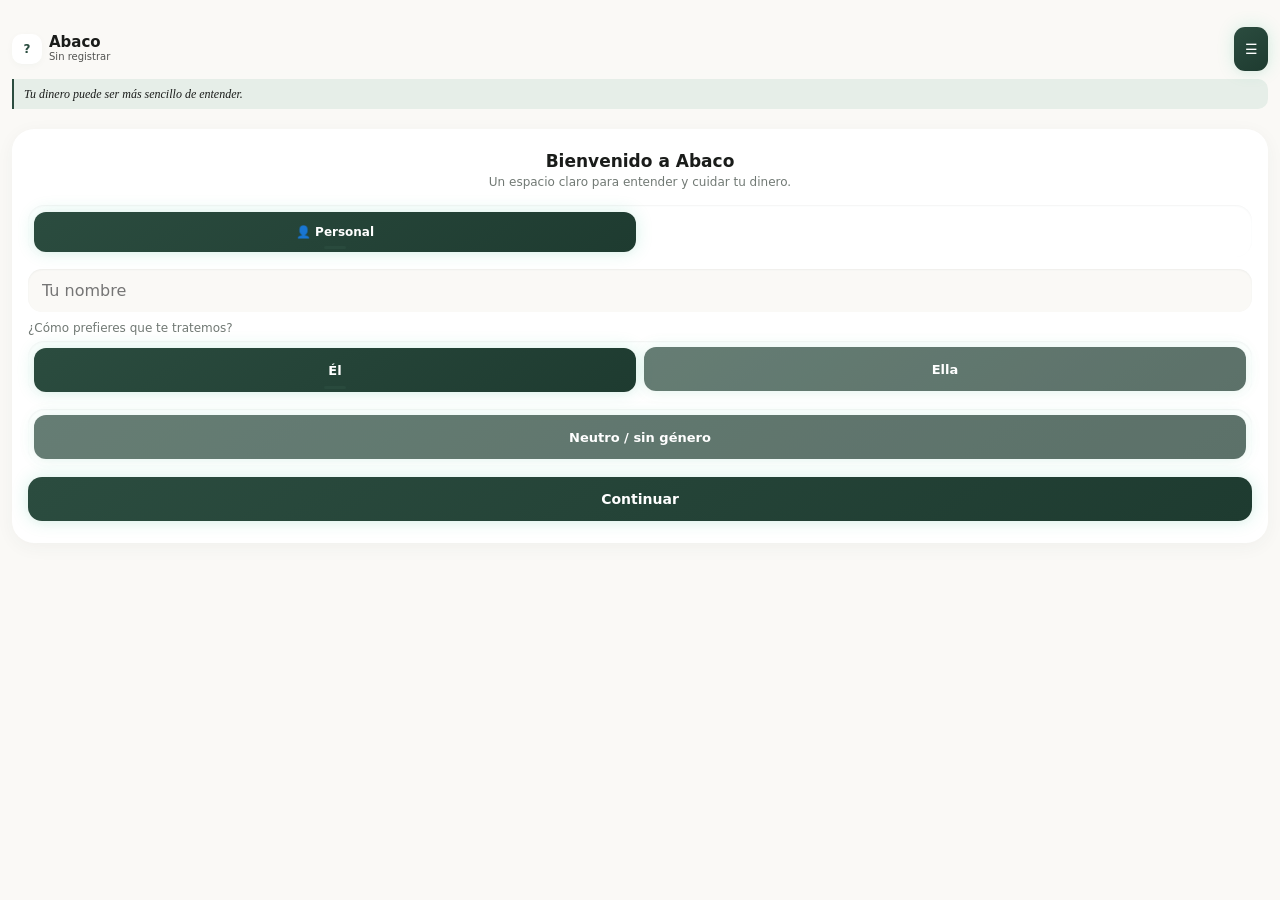
==== commit 26559387: "Agrega a Stitch las herramientas de la versión Main - Nueva pestaña "Más" con presupuesto, categoría" ====
--- a/Abaco_Gestor_Finanzas.html
+++ b/Abaco_Gestor_Finanzas.html
@@ -1469,10 +1469,16 @@
 /* Stitch-inspired app shell */
 .app.stitch-mode>header,.app.stitch-mode .pinned-bar,.app.stitch-mode #menuPage,
 .app.stitch-mode #menuOverlay,.app.stitch-mode #menuEdgeHint,.app.stitch-mode #calcEdgeHint,
-.app.stitch-mode .calc-page,.app.stitch-mode .calc-overlay { display:none!important; }
+.app.stitch-mode:not(.calc-open) .calc-page,.app.stitch-mode:not(.calc-open) .calc-overlay { display:none!important; }
 .app.stitch-mode .content { flex:1; min-height:0; padding:0; overflow:hidden; }
 .app.stitch-mode #onboarding { display:none!important; }
 .app.stitch-mode #appPanels { display:none!important; }
+/* Herramientas: el panel original se abre a pantalla completa sobre la interfaz Stitch */
+.app.stitch-mode.stitch-tool-open #appPanels { display:block!important; position:fixed; z-index:15; inset:0; overflow-y:auto; overscroll-behavior:contain; padding:calc(var(--safe-top) + 62px) 16px max(28px,var(--safe-bottom)); background:var(--bg); }
+.stitch-toolbar { display:none; }
+.app.stitch-mode.stitch-tool-open .stitch-toolbar { position:fixed; z-index:16; top:0; right:0; left:0; display:flex; align-items:center; gap:10px; padding:calc(var(--safe-top) + 6px) 14px 8px; background:var(--bg); border-bottom:1px solid var(--card-border); }
+.stitch-toolbar button { display:grid; width:44px; height:44px; place-items:center; padding:0; border:1px solid var(--card-border)!important; border-radius:50%; background:var(--card)!important; color:var(--green)!important; box-shadow:none!important; cursor:pointer; }
+.stitch-toolbar strong { color:var(--text); font-size:18px; font-weight:700; letter-spacing:-.02em; }
 /* ===== Ábaco · interfaz Stitch =====
    Nota: el CSS global pinta todo <button> habilitado con degradado verde y texto blanco
    (!important) y fuerza a sus hijos a heredar ese color. Las reglas `.stitch-shell button…`
@@ -1568,7 +1574,8 @@
 .stitch-shell button.stitch-row:last-child { border-bottom:0!important; }
 .stitch-shell button.stitch-row:active { background:var(--green-soft)!important; }
 .st-ico { display:grid; width:44px; height:44px; flex:0 0 auto; place-items:center; border-radius:15px; background:var(--green-soft); color:var(--green); }
-.st-ico .si { width:21px; height:21px; }
+.st-ico .si, .st-ico svg { width:21px; height:21px; }
+.st-ico svg { fill:none; stroke:currentColor; stroke-width:1.8; stroke-linecap:round; stroke-linejoin:round; }
 .stitch-row.is-out .st-ico { background:var(--st-out-soft); color:var(--st-out); }
 .stitch-row.is-neutral .st-ico { color:var(--muted); }
 .stitch-row-body { flex:1; min-width:0; }
@@ -1665,10 +1672,10 @@
 .stitch-switch.on::after { transform:translateX(20px); }
 
 /* Navegación inferior */
-.stitch-nav { display:grid; flex:0 0 auto; grid-template-columns:repeat(4,1fr); padding:6px 8px max(8px,var(--safe-bottom)); border-top:1px solid var(--card-border); background:var(--card); }
+.stitch-nav { display:grid; flex:0 0 auto; grid-template-columns:repeat(5,1fr); padding:6px 8px max(8px,var(--safe-bottom)); border-top:1px solid var(--card-border); background:var(--card); }
 .stitch-shell .stitch-nav button { display:flex; min-height:58px; flex-direction:column; align-items:center; justify-content:flex-start; gap:4px; padding:6px 0 0; border:0!important; border-radius:0; background:transparent!important; color:var(--muted)!important; box-shadow:none!important; font:600 12px/1.2 Manrope,-apple-system,sans-serif; cursor:pointer; }
 .stitch-shell .stitch-nav button.active { color:var(--green)!important; font-weight:700; }
-.stitch-nav-ico { display:grid; width:60px; height:32px; place-items:center; border-radius:16px; transition:background .18s ease; }
+.stitch-nav-ico { display:grid; width:52px; height:32px; place-items:center; border-radius:16px; transition:background .18s ease; }
 .stitch-nav button.active .stitch-nav-ico { background:var(--green-soft); }
 .stitch-nav button.active .si { stroke-width:2.1; }
 
@@ -2404,6 +2411,7 @@
       <div id="subList"></div>
     </div>
   </div>
+  <div class="stitch-toolbar" id="stitchToolbar"><button type="button" id="stitchToolBack" aria-label="Volver"><svg viewBox="0 0 24 24" width="22" height="22" fill="none" stroke="currentColor" stroke-width="1.8" stroke-linecap="round" stroke-linejoin="round" aria-hidden="true"><path d="M14.5 6 8.5 12l6 6"/></svg></button><strong id="stitchToolTitle"></strong></div>
   <section class="stitch-shell hidden" id="stitchShell" aria-label="Ábaco">
     <div class="stitch-topbar">
       <div class="stitch-brand"><span class="stitch-mark" aria-hidden="true">a</span><div><strong>Ábaco</strong><small id="stitchGreeting">Tu dinero, en calma</small></div></div>
@@ -2414,6 +2422,7 @@
       <button type="button" data-stitch-nav="home"><span class="stitch-nav-ico"></span>Inicio</button>
       <button type="button" data-stitch-nav="wallet"><span class="stitch-nav-ico"></span>Billetera</button>
       <button type="button" data-stitch-nav="stats"><span class="stitch-nav-ico"></span>Estadísticas</button>
+      <button type="button" data-stitch-nav="tools"><span class="stitch-nav-ico"></span>Más</button>
       <button type="button" data-stitch-nav="settings"><span class="stitch-nav-ico"></span>Ajustes</button>
     </nav>
     <div class="stitch-overlay" id="stitchOverlay" aria-hidden="true"></div>
@@ -6188,7 +6197,11 @@
     upload:'<path d="M12 15.5V4.5"/><path d="M7.5 9 12 4.5 16.5 9"/><path d="M5 19.5h14"/>',
     lock:'<rect x="5.5" y="10.5" width="13" height="9.5" rx="2.2"/><path d="M8.5 10.5V8a3.5 3.5 0 0 1 7 0v2.5"/>',
     trash:'<path d="M5 7h14"/><path d="M10 7V4.8h4V7"/><path d="M7 7l.8 12.2h8.4L17 7"/><path d="M10.5 10.5v6M13.5 10.5v6"/>',
-    close:'<path d="M6.5 6.5l11 11"/><path d="M17.5 6.5l-11 11"/>'
+    close:'<path d="M6.5 6.5l11 11"/><path d="M17.5 6.5l-11 11"/>',
+    grid:'<rect x="4" y="4" width="6.5" height="6.5" rx="1.8"/><rect x="13.5" y="4" width="6.5" height="6.5" rx="1.8"/><rect x="4" y="13.5" width="6.5" height="6.5" rx="1.8"/><rect x="13.5" y="13.5" width="6.5" height="6.5" rx="1.8"/>',
+    back:'<path d="M14.5 6 8.5 12l6 6"/>',
+    user:'<circle cx="12" cy="8.5" r="3.5"/><path d="M5 20a7 7 0 0 1 14 0"/>',
+    calc:'<rect x="5" y="3.5" width="14" height="17" rx="2.5"/><path d="M8.5 7.5h7"/><path d="M8.5 12h.01M12 12h.01M15.5 12h.01M8.5 16h.01M12 16h.01M15.5 16h.01"/>'
   };
   const icon=name=>`<svg class="si" viewBox="0 0 24 24" aria-hidden="true" focusable="false">${ICONS[name]||ICONS.dots}</svg>`;
 
@@ -6365,6 +6378,28 @@
       <section class="stitch-card"><div class="stitch-card-title"><span>Gastos por categoría</span><small>${escapeHtml(monthName())}</small></div>${catRows||emptyState('Registra un gasto para ver el desglose.','Registrar gasto','movement')}</section>
       <section class="stitch-card"><div class="stitch-card-title"><span>Movimientos del mes</span><small>${month.length}</small></div>${txList(month,statsLimit)}${more}</section>`;
   }
+  const TOOLS=[
+    {group:'Planear',items:[['presupuesto','Presupuesto','Planea tu mes'],['categorias','Categorías','Organiza tus gastos'],['recordatorios','Recordatorios','Pagos y avisos'],['kanban','Pendientes','Tu tablero de tareas']]},
+    {group:'Compras',items:[['compras','Compras','Ir al súper con total'],['lista','Lista de compras','Qué comprar']]},
+    {group:'Deudas y crédito',items:[['tarjetas','Tarjetas','Pagos y meses sin intereses'],['prestamos','Préstamos','Lo que debes'],['deudores','Quién me debe','Lo que te deben'],['suscripciones','Suscripciones','Cobros recurrentes']]},
+    {group:'Crecer',items:[['inversiones','Inversiones','Tu portafolio']]},
+    {group:'Consultar',items:[['historial','Historial','Todos tus movimientos'],['__calc','Calculadora','Haz cuentas rápido']]}
+  ];
+  const toolIcon=key=>key==='__calc'?icon('calc'):(typeof window.navIconSvg==='function'?window.navIconSvg(key):icon('dots'));
+  function toolsView(){
+    const chev=`<span class="st-chev">${icon('chevron')}</span>`;
+    return `${heading('Más herramientas','Todo lo que ya tenías en Ábaco')}${TOOLS.map(g=>`<section class="stitch-card"><div class="stitch-card-title"><span>${escapeHtml(g.group)}</span></div>${g.items.map(([key,label,hint])=>row({icon:toolIcon(key),title:label,subtitle:hint,trailing:chev,attrs:`data-stitch-tool="${key}" data-label="${escapeHtml(label)}"`})).join('')}</section>`).join('')}`;
+  }
+  let toolOpen=false;
+  function openTool(key,label){
+    if(key==='__calc'){if(typeof window.openCalc==='function')window.openCalc();return;}
+    toolOpen=true;root.classList.add('stitch-tool-open');
+    document.getElementById('stitchToolTitle').textContent=label||'';
+    if(typeof window.goPanel==='function')window.goPanel(key);
+    const area=document.getElementById('appPanels');if(area)area.scrollTop=0;
+    document.getElementById('stitchToolBack')?.focus({preventScroll:true});
+  }
+  function closeTool(){toolOpen=false;root.classList.remove('stitch-tool-open');render();}
   function settingsView(){
     const native=window.AndroidBridge,availability=native?.biometricAvailability?.()||'unsupported';
     const enabled=!!native?.biometricLockEnabled?.(),dark=document.documentElement.dataset.theme==='dark';
@@ -6379,13 +6414,15 @@
       <section class="stitch-card"><div class="stitch-card-title"><span>Tus datos</span></div>
         ${row({icon:icon('download'),title:'Exportar copia',subtitle:'Guarda tus datos en un archivo',trailing:chev,action:'export'})}
         ${row({icon:icon('upload'),title:'Importar copia',subtitle:'Restaura un archivo de Ábaco',trailing:chev,action:'import'})}
+        ${row({icon:icon('user'),title:'Pronombres',subtitle:'Cómo te trata la app',trailing:chev,action:'pronoun'})}
+        ${row({icon:icon('trash'),title:'Borrar mis movimientos',subtitle:'Conserva cuentas y ajustes',trailing:chev,action:'clear-mine'})}
         ${row({icon:icon('trash'),title:'Borrar datos',subtitle:'Elimina lo guardado en este dispositivo',trailing:chev,action:'clear',danger:true,tone:'out'})}
       </section>
       <p class="stitch-note">Tus datos financieros permanecen en este dispositivo.</p>`;
   }
   function render(){
     if(!shell.classList.contains('hidden')){
-      const content={home:homeView,wallet:walletView,stats:statsView,settings:settingsView}[active]||homeView;
+      const content={home:homeView,wallet:walletView,stats:statsView,tools:toolsView,settings:settingsView}[active]||homeView;
       view.innerHTML=content();
       shell.querySelectorAll('[data-stitch-nav]').forEach(button=>{const on=button.dataset.stitchNav===active;button.classList.toggle('active',on);if(on)button.setAttribute('aria-current','page');else button.removeAttribute('aria-current');});
       const privacyButton=shell.querySelector?.('.stitch-icon-btn');
@@ -6484,6 +6521,8 @@
     }
     if(action==='export'){if(typeof window.exportBackup==='function')window.exportBackup();else toastMessage('No se pudo preparar la copia');return;}
     if(action==='import'){document.getElementById('inputImportBackup')?.click();return;}
+    if(action==='pronoun'){document.getElementById('btnPronounMenu')?.click();return;}
+    if(action==='clear-mine'){document.getElementById('btnClearMine')?.click();return;}
     if(action==='clear'){if(typeof window.clearAll==='function')window.clearAll();return;}
   }
   shell.addEventListener('click',event=>{
@@ -6497,6 +6536,8 @@
     if(txButton){const tx=transactions().find(item=>item.id===txButton.dataset.stitchTransaction);if(tx)openTransaction(tx);return;}
     const savingButton=event.target.closest('[data-stitch-saving]');
     if(savingButton){const saving=savings().find(item=>item.id===savingButton.dataset.stitchSaving);if(saving)openContribution(saving);return;}
+    const toolButton=event.target.closest('[data-stitch-tool]');
+    if(toolButton){openTool(toolButton.dataset.stitchTool,toolButton.dataset.label);return;}
     const accountButton=event.target.closest('[data-stitch-account]');
     if(accountButton){const account=accounts().find(item=>item.id===accountButton.dataset.stitchAccount);if(account)openAccount(account);return;}
     const msiButton=event.target.closest('[data-stitch-msi]');
@@ -6540,7 +6581,8 @@
   window.stitchRender=render;
 
   /* Íconos de la navegación (una sola fuente de verdad) */
-  const NAV_ICONS={home:'home',wallet:'wallet',stats:'stats',settings:'settings'};
+  const NAV_ICONS={home:'home',wallet:'wallet',stats:'stats',tools:'grid',settings:'settings'};
+  document.getElementById('stitchToolBack')?.addEventListener('click',closeTool);
   shell.querySelectorAll('[data-stitch-nav]').forEach(button=>{const slot=button.querySelector('.stitch-nav-ico');if(slot)slot.innerHTML=icon(NAV_ICONS[button.dataset.stitchNav]);});
   const privacyButton=shell.querySelector('.stitch-icon-btn');if(privacyButton)privacyButton.innerHTML=icon('eye');
 
@@ -6554,6 +6596,7 @@
   const priorBack=window.handleAndroidBack;
   window.handleAndroidBack=function(){
     if(overlay.classList.contains('open')){closeSheet();return;}
+    if(toolOpen){closeTool();return;}
     if(active!=='home'){active='home';render();return;}
     if(typeof priorBack==='function')priorBack.apply(this,arguments);
   };
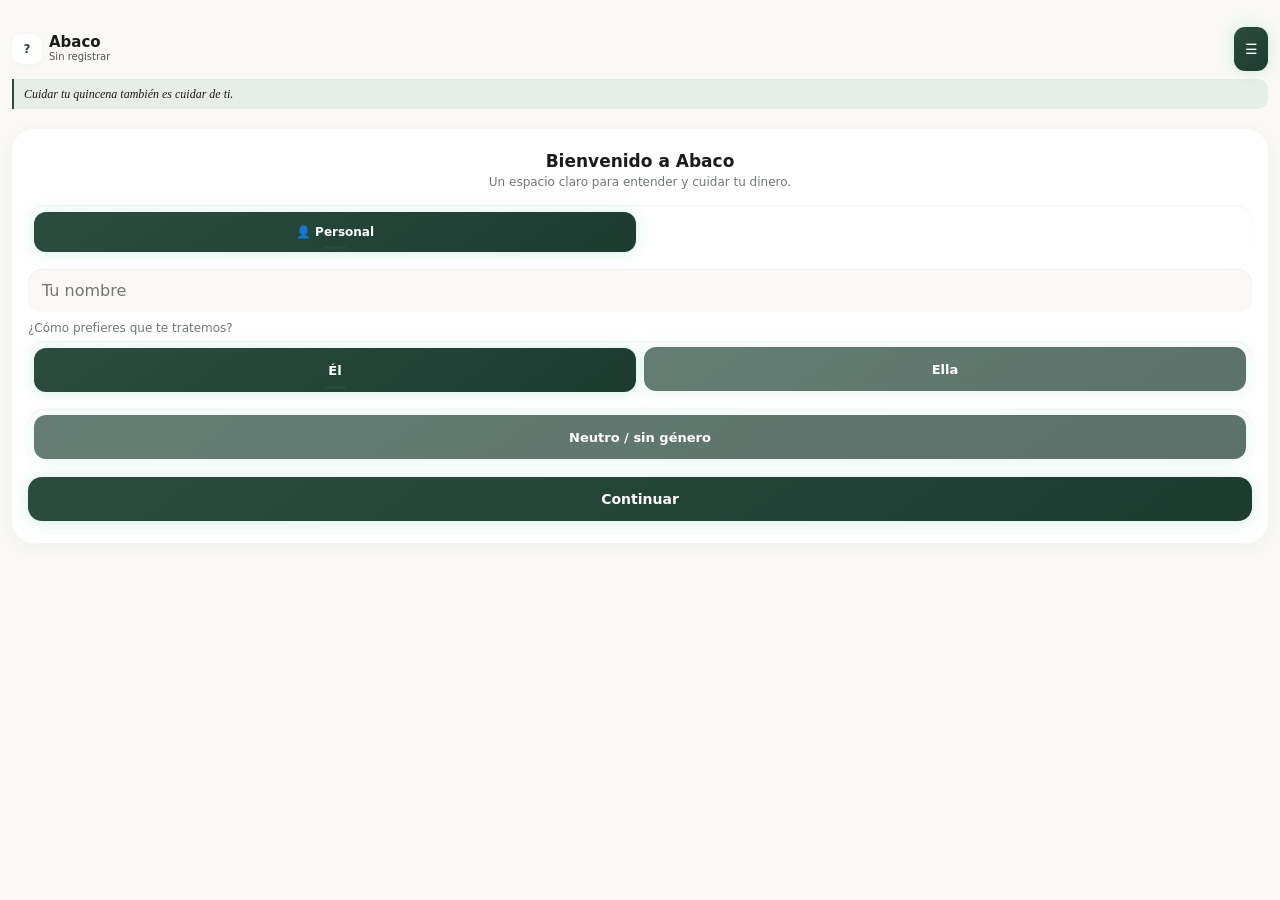
==== commit 9f690981: "Agrega simulador financiero integrado a Stitch" ====
--- a/Abaco_Gestor_Finanzas.html
+++ b/Abaco_Gestor_Finanzas.html
@@ -1665,6 +1665,30 @@
 .st-goal-head span { color:var(--muted); font-size:14px; font-variant-numeric:tabular-nums; }
 .stitch-note { margin:8px 8px 0; color:var(--muted); font-size:13px; line-height:1.45; text-align:center; }
 
+/* Simulador: controles compactos, proyección legible y movimiento discreto. */
+.st-sim-fields { display:grid; grid-template-columns:repeat(2,minmax(0,1fr)); gap:12px; margin-top:12px; }
+.st-sim-fields label { min-width:0; }
+.st-sim-fields .st-money input { min-height:58px; padding-left:36px; font-size:23px; }
+.st-sim-fields .st-money b { left:13px; font-size:21px; }
+.st-sim-result { margin-top:16px; animation:st-sim-enter .2s ease-out both; }
+.st-sim-primary { display:grid; gap:4px; margin:10px 0 4px; }
+.st-sim-primary span { color:var(--muted); font-size:13px; font-weight:600; }
+.st-sim-primary strong { color:var(--text); font-size:clamp(28px,8vw,36px); font-weight:750; letter-spacing:-.04em; line-height:1.1; font-variant-numeric:tabular-nums; overflow-wrap:anywhere; }
+.st-sim-chart { margin-top:16px; padding:12px 10px 4px; border:1px solid var(--card-border); border-radius:18px; background:var(--bg); }
+.st-sim-chart svg { display:block; width:100%; height:112px; overflow:visible; }
+.st-sim-area { fill:var(--green); opacity:.09; }
+.st-sim-line { fill:none; stroke:var(--green); stroke-width:2.6; stroke-linecap:round; stroke-linejoin:round; stroke-dasharray:1; stroke-dashoffset:1; animation:st-sim-draw .72s cubic-bezier(.22,1,.36,1) .04s forwards; }
+.st-sim-dot { fill:var(--card); stroke:var(--green); stroke-width:2.4; }
+.st-sim-axis { display:flex; justify-content:space-between; gap:4px; color:var(--muted); font-size:11px; font-weight:600; }
+.st-sim-metrics { display:grid; grid-template-columns:repeat(2,minmax(0,1fr)); gap:10px; margin-top:14px; }
+.st-sim-metrics>div { min-width:0; padding:12px; border-radius:15px; background:var(--green-soft); }
+.st-sim-metrics span { display:block; color:var(--muted); font-size:12px; line-height:1.3; }
+.st-sim-metrics strong { display:block; margin-top:5px; color:var(--text); font-size:15px; font-weight:700; font-variant-numeric:tabular-nums; overflow-wrap:anywhere; }
+.st-sim-message { margin:12px 2px 0; color:var(--muted); font-size:13px; line-height:1.45; }
+.st-sim-message.warning { color:var(--st-out); }
+@keyframes st-sim-enter { from { opacity:0; transform:translateY(5px); } to { opacity:1; transform:none; } }
+@keyframes st-sim-draw { to { stroke-dashoffset:0; } }
+
 /* Interruptor */
 .stitch-switch { position:relative; display:block; width:48px; height:28px; flex:0 0 auto; border-radius:99px; background:var(--st-bar); transition:background .18s ease; }
 .stitch-switch::after { position:absolute; top:3px; left:3px; width:22px; height:22px; border-radius:50%; background:#fff; box-shadow:0 1px 3px rgba(0,0,0,.25); content:""; transition:transform .18s ease; }
@@ -1680,8 +1704,8 @@
 .stitch-nav button.active .si { stroke-width:2.1; }
 
 @keyframes stitch-sheet-in { from { transform:translateY(24px); opacity:.6; } to { transform:translateY(0); opacity:1; } }
-@media(max-width:350px) { .st-duo { grid-template-columns:1fr; } .stitch-view { padding-right:14px; padding-left:14px; } }
-@media(prefers-reduced-motion:reduce) { .stitch-sheet { animation:none; } .stitch-switch, .stitch-switch::after, .stitch-nav-ico, .stitch-shell button.stitch-action, .stitch-shell button.stitch-button { transition:none; } }
+@media(max-width:350px) { .st-duo,.st-sim-fields { grid-template-columns:1fr; } .stitch-view { padding-right:14px; padding-left:14px; } }
+@media(prefers-reduced-motion:reduce) { .stitch-sheet,.st-sim-result { animation:none; } .st-sim-line { animation:none; stroke-dashoffset:0; } .stitch-switch, .stitch-switch::after, .stitch-nav-ico, .stitch-shell button.stitch-action, .stitch-shell button.stitch-button { transition:none; } }
 
 </style>
 
@@ -6379,13 +6403,13 @@
       <section class="stitch-card"><div class="stitch-card-title"><span>Movimientos del mes</span><small>${month.length}</small></div>${txList(month,statsLimit)}${more}</section>`;
   }
   const TOOLS=[
-    {group:'Planear',items:[['presupuesto','Presupuesto','Planea tu mes'],['categorias','Categorías','Organiza tus gastos'],['recordatorios','Recordatorios','Pagos y avisos'],['kanban','Pendientes','Tu tablero de tareas']]},
+    {group:'Planear',items:[['__sim','Simulador','Proyecta inversión, deuda y suscripciones'],['presupuesto','Presupuesto','Planea tu mes'],['categorias','Categorías','Organiza tus gastos'],['recordatorios','Recordatorios','Pagos y avisos'],['kanban','Pendientes','Tu tablero de tareas']]},
     {group:'Compras',items:[['compras','Compras','Ir al súper con total'],['lista','Lista de compras','Qué comprar']]},
     {group:'Deudas y crédito',items:[['tarjetas','Tarjetas','Pagos y meses sin intereses'],['prestamos','Préstamos','Lo que debes'],['deudores','Quién me debe','Lo que te deben'],['suscripciones','Suscripciones','Cobros recurrentes']]},
     {group:'Crecer',items:[['inversiones','Inversiones','Tu portafolio']]},
     {group:'Consultar',items:[['historial','Historial','Todos tus movimientos'],['__calc','Calculadora','Haz cuentas rápido']]}
   ];
-  const toolIcon=key=>key==='__calc'?icon('calc'):(typeof window.navIconSvg==='function'?window.navIconSvg(key):icon('dots'));
+  const toolIcon=key=>key==='__calc'?icon('calc'):key==='__sim'?icon('trend'):(typeof window.navIconSvg==='function'?window.navIconSvg(key):icon('dots'));
   function toolsView(){
     const chev=`<span class="st-chev">${icon('chevron')}</span>`;
     return `${heading('Más herramientas','Todo lo que ya tenías en Ábaco')}${TOOLS.map(g=>`<section class="stitch-card"><div class="stitch-card-title"><span>${escapeHtml(g.group)}</span></div>${g.items.map(([key,label,hint])=>row({icon:toolIcon(key),title:label,subtitle:hint,trailing:chev,attrs:`data-stitch-tool="${key}" data-label="${escapeHtml(label)}"`})).join('')}</section>`).join('')}`;
@@ -6393,6 +6417,7 @@
   let toolOpen=false;
   function openTool(key,label){
     if(key==='__calc'){if(typeof window.openCalc==='function')window.openCalc();return;}
+    if(key==='__sim'){openSimulator();return;}
     toolOpen=true;root.classList.add('stitch-tool-open');
     document.getElementById('stitchToolTitle').textContent=label||'';
     if(typeof window.goPanel==='function')window.goPanel(key);
@@ -6454,6 +6479,89 @@
   }
   const richest=list=>list.slice().sort((a,b)=>(Number(b.balance)||0)-(Number(a.balance)||0))[0];
   const moneyField=(label,attrs)=>`<label>${label}<div class="st-money"><b>$</b><input ${attrs}></div></label>`;
+  function monthlySubscriptionCost(subscription){
+    const value=Math.max(0,Number(subscription.amount)||0);
+    if(subscription.range==='semanal')return value*52/12;
+    if(subscription.range==='quincenal')return value*2;
+    if(subscription.range==='anual')return value/12;
+    return value;
+  }
+  function simulatorDefaults(mode){
+    const F=finance(),state=getState();
+    if(mode==='investment'){
+      const investments=Array.isArray(state.investments)?state.investments:[];
+      const principal=investments.reduce((sum,item)=>sum+Math.max(0,Number(item.current??item.amount)||0),0);
+      const rate=principal?investments.reduce((sum,item)=>sum+(Math.max(0,Number(item.current??item.amount)||0)*(Number(item.rate)||0)),0)/principal:0;
+      return {principal,monthly:0,rate:Math.max(-100,Math.min(100,rate))};
+    }
+    if(mode==='debt'){
+      const loans=Array.isArray(state.loans)?state.loans:[];
+      const loanPrincipal=loans.reduce((sum,item)=>sum+Math.max(0,Number(item.current??item.principal)||0),0);
+      const rate=loanPrincipal?loans.reduce((sum,item)=>sum+(Math.max(0,Number(item.current??item.principal)||0)*(Number(item.annualRate)||0)),0)/loanPrincipal:0;
+      const creditBalance=Math.max(0,Number(F?.creditDebt?.())||0);
+      return {principal:Math.max(0,Number(F?.debt?.())||0),rate:creditBalance?0:Math.max(0,Math.min(200,rate)),payment:loans.reduce((sum,item)=>sum+Math.max(0,Number(item.payment)||0),0),creditBalance};
+    }
+    const subscriptions=(state.subscriptions||[]).filter(item=>item.active!==false);
+    return {amount:subscriptions.reduce((sum,item)=>sum+monthlySubscriptionCost(item),0),frequency:'mensual',count:subscriptions.length};
+  }
+  function simulatorFields(mode){
+    const defaults=simulatorDefaults(mode),value=number=>escapeHtml(Number.isFinite(Number(number))?Number(number):0);
+    if(mode==='investment')return `${moneyField('Capital inicial',`data-sim-field="principal" type="number" inputmode="decimal" min="0" step="0.01" value="${value(defaults.principal)}"`)}${moneyField('Aportación mensual',`data-sim-field="monthly" type="number" inputmode="decimal" min="0" step="0.01" value="${value(defaults.monthly)}"`)}<label>Rendimiento anual estimado (%)<input data-sim-field="rate" type="number" inputmode="decimal" min="-100" max="100" step="0.1" value="${value(defaults.rate)}"></label>`;
+    if(mode==='debt')return `${moneyField('Saldo de la deuda',`data-sim-field="principal" type="number" inputmode="decimal" min="0" step="0.01" value="${value(defaults.principal)}"`)}${moneyField('Pago mensual',`data-sim-field="payment" type="number" inputmode="decimal" min="0" step="0.01" value="${value(defaults.payment)}"`)}<label>Interés anual estimado (%)<input data-sim-field="rate" type="number" inputmode="decimal" min="0" max="200" step="0.1" value="${value(defaults.rate)}"></label>${defaults.creditBalance?'<p class="st-sim-message" style="grid-column:1/-1;margin:0">El saldo incluye tarjetas; la tasa y el pago de la tarjeta no se obtienen automáticamente. Ajústalos para afinar el escenario.</p>':''}`;
+    return `${moneyField('Costo por cobro',`data-sim-field="amount" type="number" inputmode="decimal" min="0" step="0.01" value="${value(defaults.amount)}"`)}<label>Frecuencia<select data-sim-field="frequency"><option value="mensual" selected>Mensual</option><option value="quincenal">Quincenal</option><option value="semanal">Semanal</option><option value="anual">Anual</option></select></label><p class="st-sim-message" style="grid-column:1/-1;margin:0">${defaults.count?`${defaults.count} suscripciones activas sumadas como equivalente mensual. Puedes ajustar el escenario.`:'Agrega un costo para calcular cuánto representa a lo largo del plazo.'}</p>`;
+  }
+  function simulatorChart(series,horizon,label){
+    const values=series.filter(Number.isFinite),low=Math.min(...values),high=Math.max(...values),span=high-low||Math.max(1,Math.abs(high)*.15),ticks=[...new Set(Array.from({length:6},(_,index)=>Math.round(horizon*index/5)))];
+    const points=ticks.map(month=>{const x=10+(month/Math.max(1,horizon))*300,y=88-((Number(series[month])||0)-low)/span*70;return{x,y,month};});
+    const path=points.map((point,index)=>`${index?'L':'M'} ${point.x.toFixed(1)} ${point.y.toFixed(1)}`).join(' '),last=points[points.length-1];
+    const area=`${path} L ${last.x.toFixed(1)} 92 L ${points[0].x.toFixed(1)} 92 Z`;
+    return `<div class="st-sim-chart"><svg viewBox="0 0 320 100" role="img" aria-label="${escapeHtml(label)}"><path class="st-sim-area" d="${area}"></path><path class="st-sim-line" pathLength="1" d="${path}"></path><circle class="st-sim-dot" cx="${last.x.toFixed(1)}" cy="${last.y.toFixed(1)}" r="4"></circle></svg><div class="st-sim-axis">${ticks.map(month=>`<span>${month===0?'Hoy':`${month} m`}</span>`).join('')}</div></div>`;
+  }
+  function renderSimulatorResult(){
+    const result=document.getElementById('stitchSimResult'),mode=document.getElementById('stitchSimMode')?.value||'investment',horizon=Math.max(3,Math.min(60,Math.floor(Number(document.getElementById('stitchSimHorizon')?.value)||12)));
+    if(!result)return;
+    const input=name=>document.querySelector(`#stitchOverlay [data-sim-field="${name}"]`),num=name=>Number(input(name)?.value)||0;
+    let title='',mainLabel='',mainValue=0,metrics=[],series=[0],message='',warning=false;
+    if(mode==='investment'){
+      const principal=Math.max(0,num('principal')),monthly=Math.max(0,num('monthly')),annualRate=Math.max(-100,Math.min(100,num('rate'))),monthlyRate=annualRate/1200;
+      let balance=principal,contributed=principal;
+      for(let month=1;month<=horizon;month++){balance=Math.max(0,balance*(1+monthlyRate)+monthly);contributed+=monthly;series.push(balance);}
+      const gain=balance-contributed;
+      title='Inversión';mainLabel=`Valor estimado en ${horizon} meses`;mainValue=balance;
+      metrics=[['Aportado en total',displayAmount(contributed)],['Rendimiento estimado',displayAmount(gain)]];
+      message='Proyección compuesta aproximada; las aportaciones se consideran al final de cada mes. El rendimiento real puede variar.';
+    }else if(mode==='debt'){
+      const principal=Math.max(0,num('principal')),payment=Math.max(0,num('payment')),annualRate=Math.max(0,Math.min(200,num('rate'))),monthlyRate=annualRate/1200;
+      let balance=principal,totalInterest=0,totalPaid=0,payoffMonth=balance<=.005?0:null;
+      for(let month=1;month<=horizon;month++){
+        const interest=balance*monthlyRate,paid=Math.min(balance+interest,payment);
+        totalInterest+=interest;totalPaid+=paid;balance=Math.max(0,balance+interest-paid);
+        if(balance<=.005){balance=0;if(payoffMonth===null)payoffMonth=month;}
+        series.push(balance);
+      }
+      const payoff=payoffMonth===0?'Ya liquidada':payoffMonth!==null?plural(payoffMonth,'mes','meses'):'Fuera del plazo';
+      title='Deuda';mainLabel=`Saldo restante en ${horizon} meses`;mainValue=balance;
+      metrics=[['Pagos realizados',displayAmount(totalPaid)],['Interés estimado',displayAmount(totalInterest)],['Liquidación',payoff]];
+      warning=principal>0&&payoffMonth===null&&payment<=principal*monthlyRate+.005;
+      message=warning?'Con este pago la deuda no disminuye dentro del plazo. Aumenta el pago o revisa la tasa para probar otro escenario.':'La estimación asume tasa y pago mensual constantes; las comisiones o pagos extra pueden cambiar el resultado.';
+    }else{
+      const amount=Math.max(0,num('amount')),frequency=input('frequency')?.value||'mensual',factor={mensual:1,quincenal:2,semanal:52/12,anual:1/12}[frequency]||1,monthlyCost=amount*factor,total=monthlyCost*horizon;
+      series=Array.from({length:horizon+1},(_,month)=>monthlyCost*month);
+      title='Suscripciones';mainLabel=`Costo acumulado en ${horizon} meses`;mainValue=total;
+      metrics=[['Equivalente mensual',displayAmount(monthlyCost)],['Proyección anual',displayAmount(monthlyCost*12)]];
+      message='La proyección supone que el costo y la frecuencia se mantienen iguales durante todo el plazo.';
+    }
+    const metricMarkup=metrics.map(([label,value])=>`<div><span>${escapeHtml(label)}</span><strong>${escapeHtml(value)}</strong></div>`).join('');
+    result.innerHTML=`<section class="stitch-card st-sim-result" aria-live="polite"><div class="stitch-card-title"><span>${title}</span><small>${horizon} meses</small></div><div class="st-sim-primary"><span>${mainLabel}</span><strong>${displayAmount(mainValue)}</strong></div>${simulatorChart(series,horizon,`${title}: proyección a ${horizon} meses`)}<div class="st-sim-metrics">${metricMarkup}</div><p class="st-sim-message${warning?' warning':''}">${message}</p></section>`;
+    const context=document.getElementById('stitchSimulatorContext');
+    if(context)context.innerHTML=`Disponible registrado: <strong>${displayAmount(finance()?.available?.()||0)}</strong>. Tus datos sirven para prellenar el escenario; este cálculo no modifica saldos ni crea movimientos.`;
+  }
+  function openSimulator(){
+    const horizons=[3,6,12,24,36,60];
+    const content=`<p class="st-sim-message" style="margin:0 2px 14px;text-align:left">Explora cómo cambia una decisión financiera según el plazo. Ajusta cualquier valor antes de comparar.</p><div class="stitch-form"><label>¿Qué quieres simular?<select id="stitchSimMode"><option value="investment">Inversión</option><option value="debt">Deuda</option><option value="subscriptions">Suscripciones</option></select></label><label>Plazo<select id="stitchSimHorizon">${horizons.map(months=>`<option value="${months}"${months===12?' selected':''}>${months} meses</option>`).join('')}</select></label></div><div class="stitch-form st-sim-fields" id="stitchSimFields">${simulatorFields('investment')}</div><div id="stitchSimResult"></div><p class="st-sim-message" id="stitchSimulatorContext"></p><p class="stitch-note">Estimación orientativa, no asesoría financiera. No se guarda ni cambia ningún dato.</p>`;
+    openSheet('Simulador financiero',content,{focusField:true});
+    renderSimulatorResult();
+  }
   function openMovement(type='gasto',values={}){
     movementType=type;const liquid=liquidAccounts(),movementAccounts=liquid,categorySource=getState().categories||[];
     const categories=categorySource.filter(c=>c.active!==false).map(c=>({id:c.id||c.name,name:c.name||c.id}));
@@ -6543,7 +6651,16 @@
     const msiButton=event.target.closest('[data-stitch-msi]');
     if(msiButton){const {stitchMsi,index}=msiButton.dataset;closeSheet();window.toggleMsiInstallment?.(stitchMsi,Number(index));setTimeout(render,80);return;}
   });
+  overlay.addEventListener('input',event=>{
+    if(event.target.matches('[data-sim-field]'))renderSimulatorResult();
+  });
   overlay.addEventListener('change',event=>{
+    if(event.target.matches('#stitchSimMode')){
+      const fields=overlay.querySelector('#stitchSimFields');
+      if(fields)fields.innerHTML=simulatorFields(event.target.value);
+      renderSimulatorResult();return;
+    }
+    if(event.target.matches('#stitchSimHorizon,[data-sim-field]'))renderSimulatorResult();
     if(event.target.matches('#stitchAccountForm [name="type"]')){
       const credit=event.target.value==='crédito',balanceLabel=overlay.querySelector('#stitchAccountBalanceLabel'),limitField=overlay.querySelector('#stitchAccountLimitField'),limitInput=limitField?.querySelector('input[name="limit"]');
       if(balanceLabel)balanceLabel.firstChild.textContent=credit?'Deuda inicial':'Saldo inicial';
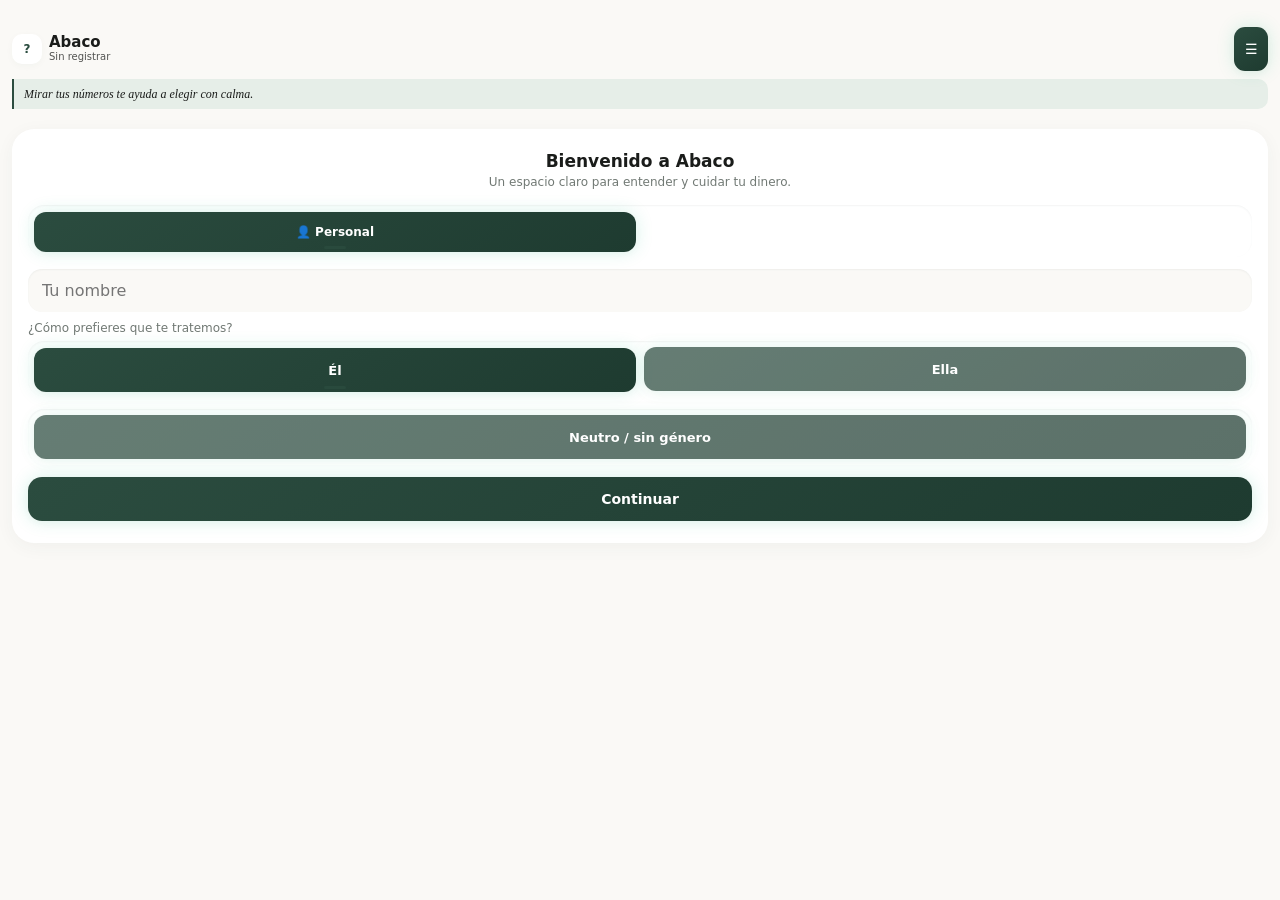
==== commit 508e1cdf: "Mejora el estado de acceso biométrico" ====
--- a/Abaco_Gestor_Finanzas.html
+++ b/Abaco_Gestor_Finanzas.html
@@ -6428,8 +6428,8 @@
   function settingsView(){
     const native=window.AndroidBridge,availability=native?.biometricAvailability?.()||'unsupported';
     const enabled=!!native?.biometricLockEnabled?.(),dark=document.documentElement.dataset.theme==='dark';
-    const bioLabel=availability==='available'?'Usa huella o biometría al abrir':availability==='none_enrolled'?'Configura una huella en Android':'Disponible solo en la app Android';
-    const unavailable=availability==='unsupported'||availability==='no_hardware';
+    const bioLabel=availability==='available'?'Usa huella o biometría al abrir':availability==='none_enrolled'?'Configura una huella en Android':availability==='no_hardware'?'Este dispositivo no tiene biometría':availability==='unavailable'?'Biometría no disponible en este momento':'Disponible solo en la app Android';
+    const unavailable=availability==='unsupported'||availability==='no_hardware'||availability==='unavailable';
     const chev=`<span class="st-chev">${icon('chevron')}</span>`;
     return `${heading('Ajustes')}
       <section class="stitch-card"><div class="stitch-card-title"><span>Preferencias</span></div>
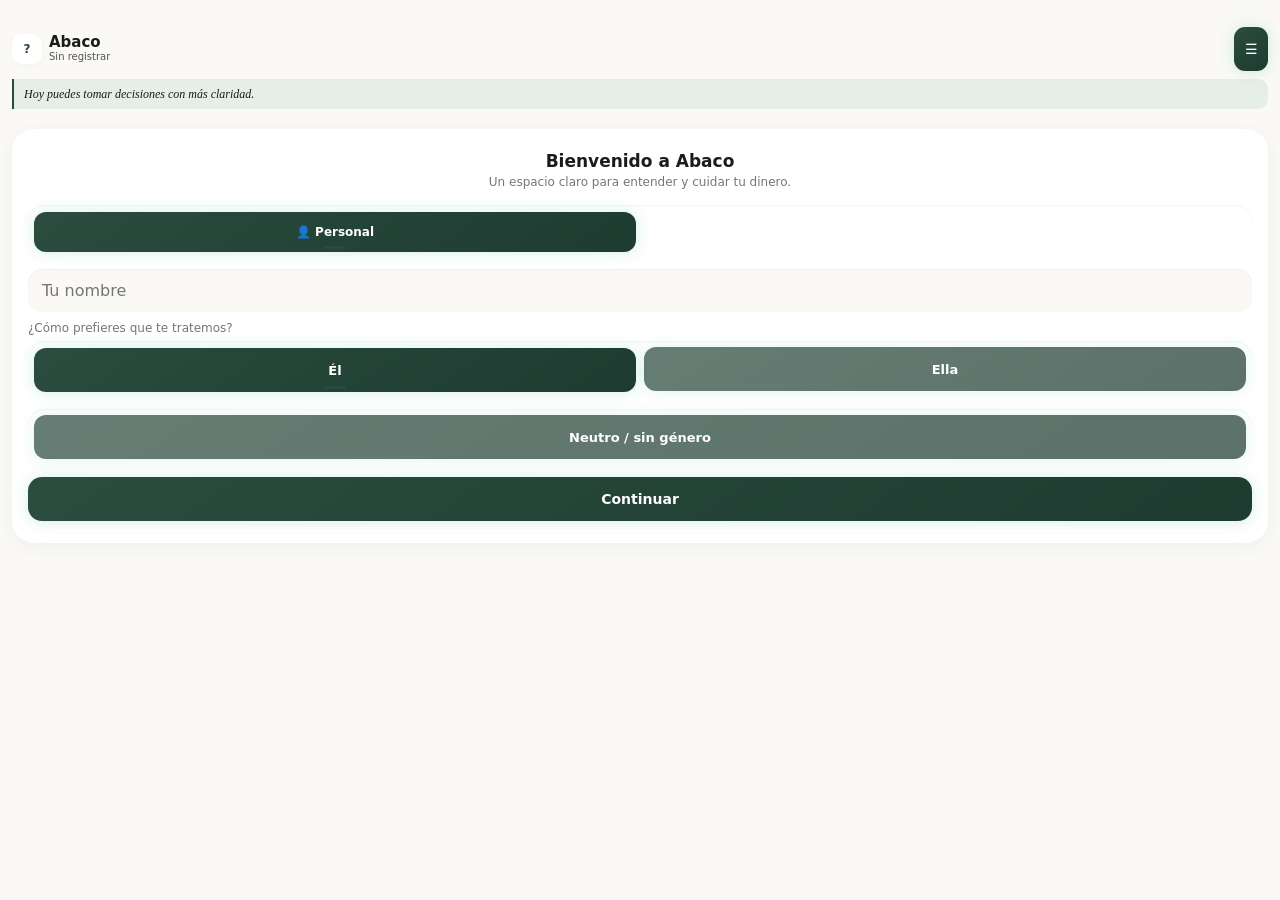
==== commit 627ecb05: "Agrega empaquetado y contenedor iOS" ====
--- a/Abaco_Gestor_Finanzas.html
+++ b/Abaco_Gestor_Finanzas.html
@@ -6428,7 +6428,7 @@
   function settingsView(){
     const native=window.AndroidBridge,availability=native?.biometricAvailability?.()||'unsupported';
     const enabled=!!native?.biometricLockEnabled?.(),dark=document.documentElement.dataset.theme==='dark';
-    const bioLabel=availability==='available'?'Usa huella o biometría al abrir':availability==='none_enrolled'?'Configura una huella en Android':availability==='no_hardware'?'Este dispositivo no tiene biometría':availability==='unavailable'?'Biometría no disponible en este momento':'Disponible solo en la app Android';
+    const bioLabel=availability==='available'?'Usa Face ID, Touch ID o biometría al abrir':availability==='none_enrolled'?'Configura biometría en los ajustes del dispositivo':availability==='no_hardware'?'Este dispositivo no tiene biometría':availability==='unavailable'?'Biometría no disponible en este momento':'Disponible solo en la app móvil';
     const unavailable=availability==='unsupported'||availability==='no_hardware'||availability==='unavailable';
     const chev=`<span class="st-chev">${icon('chevron')}</span>`;
     return `${heading('Ajustes')}
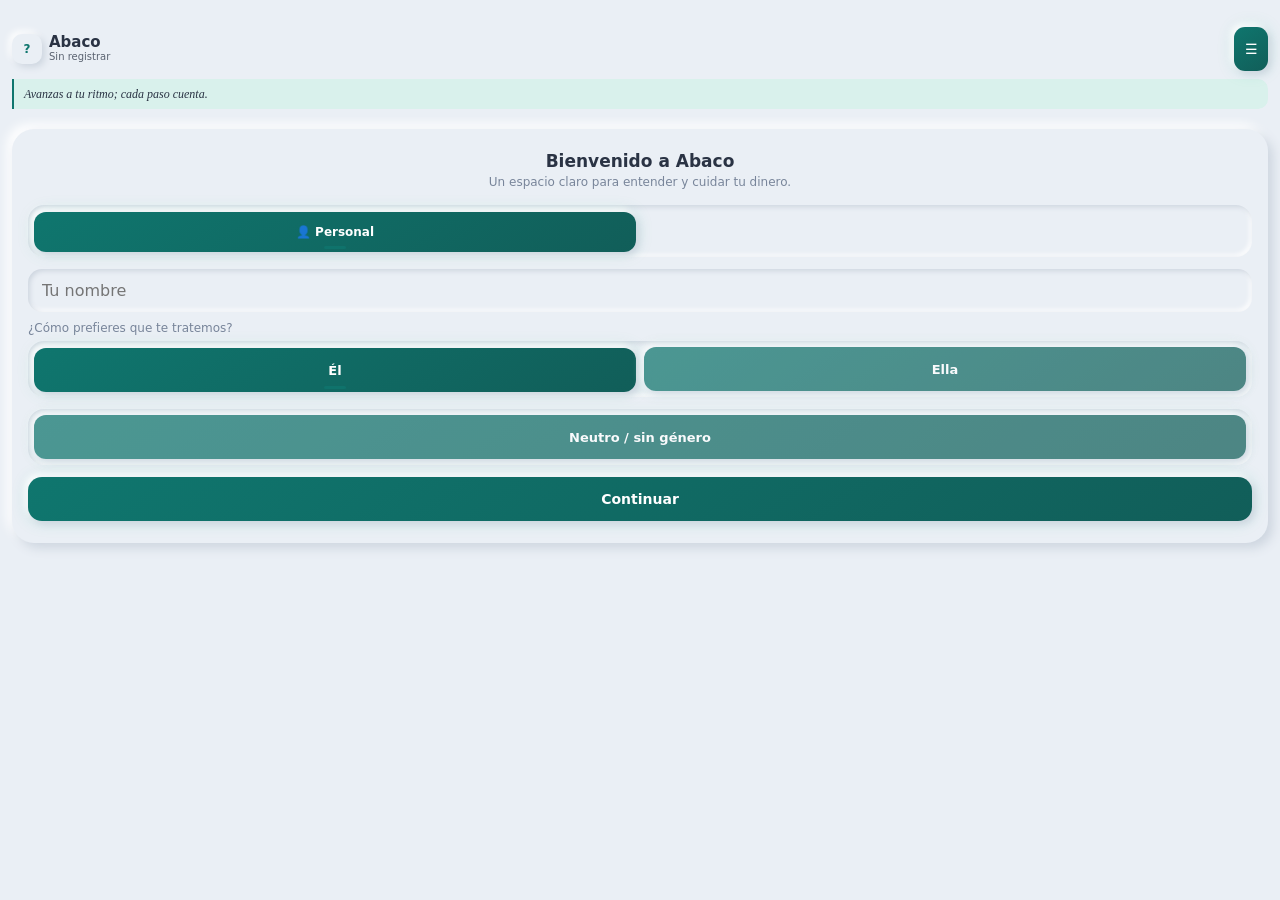
==== commit 14a64c80: "Integrar Android Kotlin a main Integra el wrapper nativo Android Kotlin, recordatorios locales y flu" ====
--- a/Abaco_Gestor_Finanzas.html
+++ b/Abaco_Gestor_Finanzas.html
@@ -3,35 +3,35 @@
 <head>
 <meta charset="UTF-8">
 <meta name="viewport" content="width=device-width, initial-scale=1.0, maximum-scale=1.0, user-scalable=no, viewport-fit=cover">
-<meta name="theme-color" content="#FAF9F6" id="metaThemeColor">
+<meta name="theme-color" content="#E8EEF5" id="metaThemeColor">
 <meta name="apple-mobile-web-app-capable" content="yes">
 <meta name="apple-mobile-web-app-status-bar-style" content="black-translucent">
 <title>Abaco Gestor de Finanzas</title>
 <style>
 :root, [data-theme="light"] {
   /* Neumorfismo moderno y minimalista: base gris-azul suave + acento teal, sombras más discretas */
-  --bg: #FAF9F6;
-  --card: #FFFFFF;
-  --card-border: #E8E8E3;
-  --text: #1A1C1A;
-  --muted: #717974;
-  --green: #2B4C3F;
-  --green-soft: #E6EEE8;
-  --gold: #C87D55;
-  --gold-soft: #F7EDE6;
-  --blue: #56766A;
+  --bg: #EAEFF5;
+  --card: #EAEFF5;
+  --card-border: transparent;
+  --text: #2A3344;
+  --muted: #78859A;
+  --green: #0F766E;
+  --green-soft: #D9F1EC;
+  --gold: #C9852A;
+  --gold-soft: #F5E6C8;
+  --blue: #3B82A0;
   --purple: #7C6BC4;
-  --radius: 20px;
-  --radius-sm: 14px;
+  --radius: 18px;
+  --radius-sm: 13px;
   --gap: 10px;
-  --neo-out: 0 4px 20px -2px rgba(43,76,63,.06);
-  --neo-out-sm: 0 2px 10px -2px rgba(43,76,63,.05);
-  --neo-in: inset 0 1px 3px rgba(43,76,63,.08);
-  --neo-in-sm: inset 0 1px 2px rgba(43,76,63,.06);
+  --neo-out: 5px 5px 11px #CDD5DF, -5px -5px 11px #FFFFFF;
+  --neo-out-sm: 3px 3px 7px #CDD5DF, -3px -3px 7px #FFFFFF;
+  --neo-in: inset 3px 3px 7px #CDD5DF, inset -3px -3px 7px #FFFFFF;
+  --neo-in-sm: inset 2px 2px 5px #CDD5DF, inset -2px -2px 5px #FFFFFF;
   --shadow-sm: var(--neo-out-sm);
-  --header-bg: #FAF9F6;
-  --header-text: #1A1C1A;
-  --accent-grad: linear-gradient(145deg, #2B4C3F 0%, #1E3B30 100%);
+  --header-bg: #EAEFF5;
+  --header-text: #2A3344;
+  --accent-grad: linear-gradient(145deg, #0F766E 0%, #115E59 100%);
   /* Android: status bar ~24–28dp, nav bar ~48dp (3 botones) o ~16–24dp (gestos) */
   --js-safe-top: 28px;
   --js-safe-bottom: 24px;
@@ -46,25 +46,25 @@
 }
 [data-theme="dark"] {
   /* Neumorfismo oscuro: pizarra suave + menta */
-  --bg: #202923;
-  --card: #29342D;
-  --card-border: #3A4940;
-  --text: #F2F3EF;
-  --muted: #B1BDB5;
-  --green: #A7C4B3;
-  --green-soft: #33473A;
-  --gold: #E5A47E;
-  --gold-soft: #49372E;
-  --blue: #9FC2B2;
+  --bg: #2B303A;
+  --card: #2B303A;
+  --card-border: transparent;
+  --text: #E8ECF2;
+  --muted: #9AA3B2;
+  --green: #2DD4BF;
+  --green-soft: #1A3D3A;
+  --gold: #E0B35A;
+  --gold-soft: #3D3420;
+  --blue: #7DD3FC;
   --purple: #C4B5FD;
-  --neo-out: 0 4px 20px -2px rgba(0,0,0,.2);
-  --neo-out-sm: 0 2px 10px -2px rgba(0,0,0,.16);
-  --neo-in: inset 0 1px 3px rgba(0,0,0,.18);
-  --neo-in-sm: inset 0 1px 2px rgba(0,0,0,.16);
+  --neo-out: 5px 5px 12px #1E2128, -5px -5px 12px #383E4A;
+  --neo-out-sm: 3px 3px 8px #1E2128, -3px -3px 8px #383E4A;
+  --neo-in: inset 3px 3px 8px #1E2128, inset -3px -3px 8px #383E4A;
+  --neo-in-sm: inset 2px 2px 5px #1E2128, inset -2px -2px 5px #383E4A;
   --shadow-sm: var(--neo-out-sm);
-  --header-bg: #202923;
-  --header-text: #F2F3EF;
-  --accent-grad: linear-gradient(145deg, #486956 0%, #2B4C3F 100%);
+  --header-bg: #2B303A;
+  --header-text: #E8ECF2;
+  --accent-grad: linear-gradient(145deg, #0F766E 0%, #115E59 100%);
 }
 * { box-sizing: border-box; margin: 0; padding: 0; -webkit-tap-highlight-color: transparent; }
 html {
@@ -1228,8 +1228,8 @@
 }
 [data-theme="dark"] .bh-bar-ideal { background: rgba(255,255,255,.35); }
 .bh-fill-ok {
-  background: linear-gradient(90deg, #A7C4B3, #2B4C3F);
-  box-shadow: 0 0 12px rgba(43,76,63,.24);
+  background: linear-gradient(90deg, #34D399, #0F766E);
+  box-shadow: 0 0 12px rgba(15,118,110,.45);
 }
 .bh-fill-warn {
   background: linear-gradient(90deg, #FBBF24, #D97706);
@@ -1427,285 +1427,6 @@
 .month-info-cube { appearance:none; -webkit-appearance:none; border:0; font:inherit; text-align:inherit; cursor:pointer; width:100%; color:inherit; -webkit-tap-highlight-color:transparent; }
 .month-info-cube:focus-visible { outline:2px solid var(--green); outline-offset:2px; }
 .month-info-cube:active { transform:translateY(1px) scale(.985); }
-
-.month-feed-wrap { padding:12px; }
-.month-feed-header { display:flex; align-items:center; justify-content:space-between; gap:12px; margin-bottom:8px; }
-.month-feed-header h3 { margin:0; font-size:16px; }
-.month-feed-controls { display:flex; align-items:center; gap:8px; color:var(--muted); font-size:11px; font-variant-numeric:tabular-nums; }
-.month-feed-controls button {
-  width:32px; min-height:32px; height:32px; padding:0; border-radius:50%;
-  background:var(--bg)!important; color:var(--text)!important; box-shadow:var(--neo-out-sm)!important;
-}
-.month-info-cubes {
-  display:flex; flex-direction:column; gap:10px; height:clamp(320px,58vh,520px);
-  margin:0; padding:2px; overflow-y:auto; overscroll-behavior:contain;
-  scroll-snap-type:y mandatory; scroll-behavior:smooth; scrollbar-width:none;
-  -webkit-overflow-scrolling:touch;
-}
-.month-info-cubes::-webkit-scrollbar { display:none; }
-.month-info-cubes .month-info-cube {
-  flex:0 0 100%; height:100%; aspect-ratio:auto; padding:clamp(20px,6vw,36px);
-  align-items:flex-start; justify-content:center; gap:14px; text-align:left;
-  border:1px solid rgba(120,133,154,.14); border-radius:20px;
-  background:linear-gradient(145deg,var(--card),var(--green-soft))!important;
-  color:var(--text)!important; box-shadow:var(--neo-out)!important;
-  scroll-snap-align:start; scroll-snap-stop:always; transition:transform .28s ease, box-shadow .28s ease;
-}
-.month-info-cubes .month-info-cube:nth-child(3n+2) { background:linear-gradient(145deg,var(--card),var(--gold-soft))!important; }
-.month-info-cubes .month-info-cube:nth-child(3n) { background:linear-gradient(145deg,var(--card),rgba(124,107,196,.14))!important; }
-.month-info-cubes .month-info-cube .mic-icon { font-size:clamp(24px,7vw,36px); }
-.month-info-cubes .month-info-cube small { color:var(--muted)!important; font-size:12px; font-weight:650; letter-spacing:.08em; text-transform:uppercase; }
-.month-info-cubes .month-info-cube b { max-width:100%; color:var(--text)!important; font-size:clamp(30px,8vw,48px); line-height:1.08; overflow-wrap:anywhere; }
-.month-info-cubes .month-info-cube.is-current { transform:scale(.985); }
-.month-insights-label,#profilesBox { display:none; }
-@media(max-height:650px) {
-  .month-info-cubes { height:clamp(180px,42vh,300px); }
-}
-@media(prefers-reduced-motion:reduce) {
-  .month-info-cubes { scroll-behavior:auto; }
-  .month-info-cube { transition:none; }
-}
-
-/* Stitch-inspired app shell */
-.app.stitch-mode>header,.app.stitch-mode .pinned-bar,.app.stitch-mode #menuPage,
-.app.stitch-mode #menuOverlay,.app.stitch-mode #menuEdgeHint,.app.stitch-mode #calcEdgeHint,
-.app.stitch-mode:not(.calc-open) .calc-page,.app.stitch-mode:not(.calc-open) .calc-overlay { display:none!important; }
-.app.stitch-mode .content { flex:1; min-height:0; padding:0; overflow:hidden; }
-.app.stitch-mode #onboarding { display:none!important; }
-.app.stitch-mode #appPanels { display:none!important; }
-/* Herramientas: el panel original se abre a pantalla completa sobre la interfaz Stitch */
-.app.stitch-mode.stitch-tool-open #appPanels { display:block!important; position:fixed; z-index:15; inset:0; overflow-y:auto; overscroll-behavior:contain; padding:calc(var(--safe-top) + 62px) 16px max(28px,var(--safe-bottom)); background:var(--bg); }
-.stitch-toolbar { display:none; }
-.app.stitch-mode.stitch-tool-open .stitch-toolbar { position:fixed; z-index:16; top:0; right:0; left:0; display:flex; align-items:center; gap:10px; padding:calc(var(--safe-top) + 6px) 14px 8px; background:var(--bg); border-bottom:1px solid var(--card-border); }
-.stitch-toolbar button { display:grid; width:44px; height:44px; place-items:center; padding:0; border:1px solid var(--card-border)!important; border-radius:50%; background:var(--card)!important; color:var(--green)!important; box-shadow:none!important; cursor:pointer; }
-.stitch-toolbar strong { color:var(--text); font-size:18px; font-weight:700; letter-spacing:-.02em; }
-/* ===== Ábaco · interfaz Stitch =====
-   Nota: el CSS global pinta todo <button> habilitado con degradado verde y texto blanco
-   (!important) y fuerza a sus hijos a heredar ese color. Las reglas `.stitch-shell button…`
-   (mayor especificidad) lo neutralizan solo dentro de esta interfaz. */
-@font-face{font-family:"Manrope";font-style:normal;font-weight:200 800;font-display:swap;src:url([data-uri]) format("woff2");}
-
-.stitch-shell { --st-out:#A5532D; --st-out-soft:#F7EDE6; --st-bar:#C5D6CB; --st-ring:rgba(43,76,63,.16);
-  display:flex; flex-direction:column; position:relative; width:100%; height:100%; min-height:0; overflow:hidden; background:var(--bg); color:var(--text);
-  font-family:Manrope,-apple-system,BlinkMacSystemFont,"Segoe UI",Roboto,sans-serif; font-size:15px; line-height:1.4; -webkit-font-smoothing:antialiased; }
-[data-theme="dark"] .stitch-shell { --st-out:#EDB08C; --st-out-soft:#49372E; --st-bar:#43594B; --st-ring:rgba(167,196,179,.28); }
-.stitch-shell.hidden { display:none!important; }
-.stitch-shell .si { width:22px; height:22px; flex:0 0 auto; fill:none; stroke:currentColor; stroke-width:1.8; stroke-linecap:round; stroke-linejoin:round; }
-.stitch-shell :focus-visible { outline:2px solid var(--green); outline-offset:2px; }
-.stitch-shell :focus:not(:focus-visible) { outline:none; }
-.stitch-shell button, .stitch-shell button:hover, .stitch-shell button:active { filter:none!important; }
-
-/* Barra superior */
-.stitch-topbar { display:flex; flex:0 0 auto; align-items:center; justify-content:space-between; padding:14px 20px 8px; }
-.stitch-brand { display:flex; align-items:center; gap:12px; min-width:0; }
-.stitch-mark { display:grid; width:40px; height:40px; flex:0 0 auto; place-items:center; border-radius:14px; background:var(--accent-grad); color:#fff; font-size:25px; font-weight:700; line-height:1; padding-bottom:3px; }
-.stitch-brand strong { display:block; color:var(--green); font-size:17px; font-weight:700; letter-spacing:-.02em; line-height:1.15; }
-.stitch-brand small { display:block; margin-top:2px; overflow:hidden; color:var(--muted); font-size:13px; font-weight:500; text-overflow:ellipsis; white-space:nowrap; }
-.stitch-shell button.stitch-icon-btn { display:grid; width:44px; height:44px; flex:0 0 auto; place-items:center; padding:0; border:1px solid var(--card-border)!important; border-radius:50%; background:var(--card)!important; color:var(--green)!important; box-shadow:none!important; cursor:pointer; }
-
-/* Contenido */
-.stitch-view { flex:1 1 auto; width:100%; max-width:620px; min-height:0; margin:0 auto; padding:6px 18px 28px; overflow-y:auto; overscroll-behavior:contain; scrollbar-width:none; }
-.stitch-view::-webkit-scrollbar { display:none; }
-.stitch-heading { margin:8px 2px 16px; }
-.stitch-heading h1 { color:var(--green); font-size:26px; font-weight:700; letter-spacing:-.035em; line-height:1.15; }
-.stitch-heading p { margin-top:4px; color:var(--muted); font-size:14px; font-weight:500; }
-.stitch-card { margin:0 0 14px; padding:18px; border:1px solid var(--card-border); border-radius:22px; background:var(--card); box-shadow:var(--neo-out-sm); }
-.stitch-card-title { display:flex; align-items:center; justify-content:space-between; gap:12px; margin-bottom:6px; color:var(--text); font-size:15px; font-weight:700; letter-spacing:-.01em; }
-.stitch-card-title small { color:var(--muted); font-size:13px; font-weight:500; letter-spacing:0; }
-
-/* Tarjeta principal */
-.stitch-hero { padding:22px 20px 18px; border:0; border-radius:26px; background:var(--accent-grad); color:#fff; }
-.stitch-hero .st-label { color:rgba(255,255,255,.8); font-size:14px; font-weight:600; }
-.stitch-hero .st-amount { margin:6px 0 18px; color:#fff; font-size:clamp(34px,10.5vw,46px); font-weight:700; letter-spacing:-.04em; line-height:1.05; font-variant-numeric:tabular-nums; overflow-wrap:anywhere; }
-.st-cur { margin-right:2px; font-size:.55em; font-weight:600; opacity:.8; vertical-align:.5em; letter-spacing:0; }
-.st-cents { margin-left:1px; font-size:.5em; font-weight:600; opacity:.7; letter-spacing:0; }
-.st-mask { letter-spacing:.08em; }
-.st-hero-split { display:grid; grid-template-columns:1fr 1fr; padding-top:14px; border-top:1px solid rgba(255,255,255,.18); }
-.st-hero-split>div { min-width:0; }
-.st-hero-split>div+div { padding-left:16px; border-left:1px solid rgba(255,255,255,.18); }
-.st-hero-split span { display:block; color:rgba(255,255,255,.76); font-size:13px; font-weight:500; }
-.st-hero-split strong { display:block; margin-top:2px; font-size:17px; font-weight:650; letter-spacing:-.01em; font-variant-numeric:tabular-nums; overflow-wrap:anywhere; }
-[data-theme="dark"] .stitch-hero { background:linear-gradient(145deg,#395B46,#293F33); }
-
-/* Acciones rápidas */
-.stitch-actions { display:grid; grid-template-columns:repeat(3,minmax(0,1fr)); gap:10px; margin:0 0 14px; }
-.stitch-shell button.stitch-action { display:flex; min-height:86px; flex-direction:column; align-items:center; justify-content:center; gap:8px; padding:12px 6px; border:1px solid var(--card-border)!important; border-radius:20px; background:var(--card)!important; color:var(--text)!important; box-shadow:var(--neo-out-sm)!important; font:600 13px/1.2 Manrope,-apple-system,sans-serif; cursor:pointer; transition:transform .12s ease; }
-.stitch-shell button.stitch-action:active { background:var(--green-soft)!important; transform:scale(.97); }
-.st-act-ico { display:grid; width:44px; height:44px; place-items:center; border-radius:15px; background:var(--green-soft); }
-.stitch-shell button .st-act-ico { color:var(--green)!important; }
-
-/* Ingresos / gastos y presupuesto */
-.st-duo { display:grid; grid-template-columns:1fr 1fr; gap:14px; margin:12px 0 4px; }
-.st-duo>div { display:flex; align-items:center; gap:10px; min-width:0; }
-.st-duo small { display:block; color:var(--muted); font-size:13px; font-weight:500; }
-.st-duo strong { display:block; margin-top:1px; font-size:17px; font-weight:700; letter-spacing:-.02em; font-variant-numeric:tabular-nums; overflow-wrap:anywhere; }
-.st-dot { display:grid; width:34px; height:34px; flex:0 0 auto; place-items:center; border-radius:50%; background:var(--green-soft); color:var(--green); }
-.st-dot .si { width:17px; height:17px; }
-.st-dot.out { background:var(--st-out-soft); color:var(--st-out); }
-.st-budget { margin-top:16px; padding-top:16px; border-top:1px solid var(--card-border); }
-.st-budget.st-flush { margin-top:6px; padding-top:0; border-top:0; }
-.st-budget.st-flush .st-budget-head { justify-content:flex-end; }
-.st-budget-head { display:flex; align-items:baseline; justify-content:space-between; gap:10px; margin-bottom:10px; font-size:14px; font-weight:650; }
-.st-budget-head b { color:var(--muted); font-size:14px; font-weight:650; font-variant-numeric:tabular-nums; }
-.st-budget.warn .st-budget-head b, .st-budget.over .st-budget-head b { color:var(--st-out); }
-.st-budget-note { margin-top:10px; color:var(--muted); font-size:13px; line-height:1.4; }
-.st-budget-note strong { color:var(--text); font-weight:700; font-variant-numeric:tabular-nums; }
-.st-top { margin-top:14px; padding-top:4px; border-top:1px solid var(--card-border); }
-
-/* Presupuesto como cuentas de ábaco: cada cuenta vale 5 % */
-.st-beads { position:relative; display:flex; align-items:center; gap:3px; height:22px; }
-.st-beads::before { position:absolute; top:50%; right:0; left:0; height:2px; margin-top:-1px; border-radius:1px; background:var(--card-border); content:""; }
-.st-beads i { position:relative; flex:1 1 0; min-width:0; height:18px; border-radius:7px; background:var(--green-soft); box-shadow:inset 0 0 0 1px var(--card-border); }
-.st-beads i.on { background:var(--green); box-shadow:none; }
-.st-beads i.on+i:not(.on) { margin-left:9px; }
-.st-budget.warn .st-beads i.on, .st-budget.over .st-beads i.on { background:var(--gold); }
-
-/* Métricas */
-.stitch-metrics { display:grid; grid-template-columns:repeat(2,minmax(0,1fr)); gap:12px; margin-bottom:14px; }
-.stitch-metric { min-width:0; padding:14px; border:1px solid var(--card-border); border-radius:20px; background:var(--card); }
-.stitch-metric>span { display:flex; align-items:center; gap:8px; color:var(--muted); font-size:13px; font-weight:600; }
-.stitch-metric strong { display:block; margin-top:10px; font-size:19px; font-weight:700; letter-spacing:-.02em; font-variant-numeric:tabular-nums; overflow-wrap:anywhere; }
-
-/* Listas */
-.st-day { margin:16px 0 0; color:var(--muted); font-size:13px; font-weight:650; }
-.stitch-row { display:flex; align-items:center; gap:12px; width:100%; min-height:62px; padding:10px 0; border-bottom:1px solid var(--card-border); text-align:left; }
-.stitch-row:last-child { border-bottom:0; }
-.stitch-shell button.stitch-row { border:0!important; border-bottom:1px solid var(--card-border)!important; border-radius:0; background:transparent!important; color:var(--text)!important; box-shadow:none!important; font:inherit; cursor:pointer; }
-.stitch-shell button.stitch-row:last-child { border-bottom:0!important; }
-.stitch-shell button.stitch-row:active { background:var(--green-soft)!important; }
-.st-ico { display:grid; width:44px; height:44px; flex:0 0 auto; place-items:center; border-radius:15px; background:var(--green-soft); color:var(--green); }
-.st-ico .si, .st-ico svg { width:21px; height:21px; }
-.st-ico svg { fill:none; stroke:currentColor; stroke-width:1.8; stroke-linecap:round; stroke-linejoin:round; }
-.stitch-row.is-out .st-ico { background:var(--st-out-soft); color:var(--st-out); }
-.stitch-row.is-neutral .st-ico { color:var(--muted); }
-.stitch-row-body { flex:1; min-width:0; }
-.stitch-row-body strong, .stitch-row-body small { display:-webkit-box; overflow:hidden; overflow-wrap:anywhere; -webkit-box-orient:vertical; -webkit-line-clamp:2; }
-.stitch-row-body strong { color:var(--text); font-size:15px; font-weight:600; line-height:1.3; }
-.stitch-row-body small { margin-top:2px; color:var(--muted); font-size:13px; font-weight:500; line-height:1.35; }
-.stitch-row-amount { flex:0 0 auto; color:var(--text); font-size:15px; font-weight:650; font-variant-numeric:tabular-nums; text-align:right; white-space:nowrap; }
-.stitch-row.is-in .stitch-row-amount { color:var(--green); }
-.stitch-row.is-out .stitch-row-amount { color:var(--st-out); }
-.stitch-row.is-danger .stitch-row-body strong { color:var(--st-out); }
-.st-chev { display:grid; flex:0 0 auto; place-items:center; color:var(--muted); }
-.st-chev .si { width:18px; height:18px; }
-.stitch-shell button .st-ico { color:var(--green)!important; }
-.stitch-shell button.is-out .st-ico, .stitch-shell button.is-danger .st-ico { color:var(--st-out)!important; }
-.stitch-shell button.is-neutral .st-ico { color:var(--muted)!important; }
-.stitch-shell button .stitch-row-body strong { color:var(--text)!important; }
-.stitch-shell button.is-danger .stitch-row-body strong { color:var(--st-out)!important; }
-.stitch-shell button .stitch-row-body small { color:var(--muted)!important; }
-.stitch-shell button .stitch-row-amount { color:var(--text)!important; }
-.stitch-shell button.is-in .stitch-row-amount { color:var(--green)!important; }
-.stitch-shell button.is-out .stitch-row-amount { color:var(--st-out)!important; }
-.stitch-shell button .st-chev { color:var(--muted)!important; }
-.stitch-shell button .st-soft { color:var(--muted)!important; font-weight:600; }
-.stitch-shell button:disabled.stitch-row { cursor:not-allowed; }
-
-.stitch-progress { height:8px; margin-top:8px; overflow:hidden; border-radius:99px; background:var(--green-soft); }
-.stitch-progress span { display:block; height:100%; border-radius:inherit; background:var(--green); }
-.stitch-progress.warn span { background:var(--gold); }
-
-/* Gráfica semanal */
-.st-week { display:grid; grid-template-columns:repeat(7,minmax(0,1fr)); gap:6px; height:152px; margin-top:12px; }
-.st-col { display:flex; height:100%; min-width:0; flex-direction:column; align-items:center; justify-content:flex-end; gap:6px; color:var(--muted); font-size:12px; font-weight:600; }
-.st-col em { min-height:14px; color:var(--text); font-size:12px; font-style:normal; font-weight:700; font-variant-numeric:tabular-nums; white-space:nowrap; }
-.st-col i { display:block; width:100%; max-width:30px; min-height:4px; border-radius:9px 9px 4px 4px; background:var(--st-bar); }
-.st-col.today i { background:var(--green); }
-.st-col.today span { color:var(--text); font-weight:700; }
-
-/* Estados vacíos */
-.stitch-empty { display:flex; flex-direction:column; align-items:center; gap:14px; padding:22px 10px 10px; color:var(--muted); font-size:14px; line-height:1.45; text-align:center; }
-
-/* Botones */
-.stitch-shell button.stitch-button { display:inline-flex; min-height:50px; align-items:center; justify-content:center; gap:8px; padding:0 20px; border:0!important; border-radius:16px; background:var(--accent-grad)!important; color:#fff!important; box-shadow:none!important; font:650 15px Manrope,-apple-system,sans-serif; cursor:pointer; transition:transform .12s ease; }
-.stitch-shell button.stitch-button:active { transform:scale(.985); }
-.stitch-shell button.stitch-button.small { min-height:44px; padding:0 18px; font-size:14px; }
-.stitch-shell button.stitch-button.secondary { border:1px solid var(--card-border)!important; background:var(--card)!important; color:var(--green)!important; }
-.stitch-shell button.stitch-button.warn { border:1px solid var(--st-out)!important; background:transparent!important; color:var(--st-out)!important; }
-.stitch-shell button.stitch-link { min-height:44px; margin:-10px -8px; padding:0 8px; border:0!important; background:transparent!important; color:var(--green)!important; box-shadow:none!important; font:700 14px Manrope,-apple-system,sans-serif; cursor:pointer; }
-.stitch-full { width:100%; }
-
-/* Formularios */
-.stitch-form { display:grid; gap:14px; margin-top:4px; }
-.stitch-form label { display:grid; gap:7px; color:var(--muted); font-size:13px; font-weight:600; }
-.stitch-form input, .stitch-form select { width:100%; min-height:52px; padding:0 14px; border:1px solid var(--card-border); border-radius:14px; outline:none; background:var(--card); color:var(--text); font:500 16px Manrope,-apple-system,sans-serif; }
-.stitch-form input:focus, .stitch-form select:focus { border-color:var(--green); box-shadow:0 0 0 4px var(--st-ring); }
-.stitch-form input:focus-visible, .stitch-form select:focus-visible { outline:none; }
-.stitch-form input::placeholder { color:var(--muted); opacity:.7; }
-.stitch-form input[type="number"] { -moz-appearance:textfield; appearance:textfield; }
-.stitch-form input[type="number"]::-webkit-inner-spin-button, .stitch-form input[type="number"]::-webkit-outer-spin-button { margin:0; -webkit-appearance:none; }
-.st-money { position:relative; }
-.st-money b { position:absolute; top:50%; left:16px; color:var(--muted); font-size:26px; font-weight:600; pointer-events:none; transform:translateY(-50%); }
-.st-money input { min-height:68px; padding-left:40px; font-size:30px; font-weight:700; letter-spacing:-.02em; font-variant-numeric:tabular-nums; }
-.stitch-segment { display:grid; grid-template-columns:repeat(3,1fr); gap:4px; margin-bottom:16px; padding:4px; border-radius:16px; background:var(--green-soft); }
-.stitch-shell button.stitch-seg { min-height:42px; border:0!important; border-radius:12px; background:transparent!important; color:var(--muted)!important; box-shadow:none!important; font:650 14px Manrope,-apple-system,sans-serif; cursor:pointer; }
-.stitch-shell button.stitch-seg.active { background:var(--card)!important; color:var(--green)!important; box-shadow:var(--neo-out-sm)!important; }
-
-/* Hoja inferior */
-.stitch-overlay { position:absolute; z-index:20; inset:0; display:none; align-items:flex-end; justify-content:center; background:rgba(22,32,26,.42); }
-.stitch-overlay.open { display:flex; }
-.stitch-sheet { width:100%; max-width:560px; max-height:92%; overflow:auto; padding:10px 20px max(22px,var(--safe-bottom)); border-radius:28px 28px 0 0; background:var(--bg); box-shadow:0 -12px 40px rgba(0,0,0,.18); animation:stitch-sheet-in .24s ease-out; }
-.stitch-sheet.is-still { animation:none; }
-.stitch-sheet::before { display:block; width:40px; height:4px; margin:0 auto 14px; border-radius:2px; background:var(--card-border); content:""; }
-.stitch-sheet-head { display:flex; align-items:center; justify-content:space-between; gap:12px; margin-bottom:18px; }
-.stitch-sheet-head h2 { min-width:0; color:var(--text); font-size:21px; font-weight:700; letter-spacing:-.03em; line-height:1.2; overflow-wrap:anywhere; }
-.stitch-shell button.stitch-close { display:grid; width:44px; height:44px; flex:0 0 auto; place-items:center; padding:0; border:0!important; border-radius:50%; background:var(--green-soft)!important; color:var(--green)!important; box-shadow:none!important; cursor:pointer; }
-.st-kv { padding:4px 18px; }
-.st-kv>div { display:flex; align-items:center; justify-content:space-between; gap:16px; padding:13px 0; border-bottom:1px solid var(--card-border); }
-.st-kv>div:last-child { border-bottom:0; }
-.st-kv span { color:var(--muted); font-size:14px; }
-.st-kv strong { font-size:15px; font-weight:650; font-variant-numeric:tabular-nums; text-align:right; overflow-wrap:anywhere; }
-.st-detail { margin:0 0 18px; text-align:center; }
-.st-detail strong { display:block; font-size:34px; font-weight:700; letter-spacing:-.035em; font-variant-numeric:tabular-nums; overflow-wrap:anywhere; }
-.st-detail span { display:block; margin-top:2px; color:var(--muted); font-size:14px; font-weight:500; }
-.st-detail.in strong { color:var(--green); }
-.st-detail.out strong { color:var(--st-out); }
-.st-goal-head { display:flex; align-items:baseline; gap:8px; flex-wrap:wrap; }
-.st-goal-head strong { font-size:24px; font-weight:700; letter-spacing:-.03em; font-variant-numeric:tabular-nums; }
-.st-goal-head span { color:var(--muted); font-size:14px; font-variant-numeric:tabular-nums; }
-.stitch-note { margin:8px 8px 0; color:var(--muted); font-size:13px; line-height:1.45; text-align:center; }
-
-/* Simulador: controles compactos, proyección legible y movimiento discreto. */
-.st-sim-fields { display:grid; grid-template-columns:repeat(2,minmax(0,1fr)); gap:12px; margin-top:12px; }
-.st-sim-fields label { min-width:0; }
-.st-sim-fields .st-money input { min-height:58px; padding-left:36px; font-size:23px; }
-.st-sim-fields .st-money b { left:13px; font-size:21px; }
-.st-sim-result { margin-top:16px; animation:st-sim-enter .2s ease-out both; }
-.st-sim-primary { display:grid; gap:4px; margin:10px 0 4px; }
-.st-sim-primary span { color:var(--muted); font-size:13px; font-weight:600; }
-.st-sim-primary strong { color:var(--text); font-size:clamp(28px,8vw,36px); font-weight:750; letter-spacing:-.04em; line-height:1.1; font-variant-numeric:tabular-nums; overflow-wrap:anywhere; }
-.st-sim-chart { margin-top:16px; padding:12px 10px 4px; border:1px solid var(--card-border); border-radius:18px; background:var(--bg); }
-.st-sim-chart svg { display:block; width:100%; height:112px; overflow:visible; }
-.st-sim-area { fill:var(--green); opacity:.09; }
-.st-sim-line { fill:none; stroke:var(--green); stroke-width:2.6; stroke-linecap:round; stroke-linejoin:round; stroke-dasharray:1; stroke-dashoffset:1; animation:st-sim-draw .72s cubic-bezier(.22,1,.36,1) .04s forwards; }
-.st-sim-dot { fill:var(--card); stroke:var(--green); stroke-width:2.4; }
-.st-sim-axis { display:flex; justify-content:space-between; gap:4px; color:var(--muted); font-size:11px; font-weight:600; }
-.st-sim-metrics { display:grid; grid-template-columns:repeat(2,minmax(0,1fr)); gap:10px; margin-top:14px; }
-.st-sim-metrics>div { min-width:0; padding:12px; border-radius:15px; background:var(--green-soft); }
-.st-sim-metrics span { display:block; color:var(--muted); font-size:12px; line-height:1.3; }
-.st-sim-metrics strong { display:block; margin-top:5px; color:var(--text); font-size:15px; font-weight:700; font-variant-numeric:tabular-nums; overflow-wrap:anywhere; }
-.st-sim-message { margin:12px 2px 0; color:var(--muted); font-size:13px; line-height:1.45; }
-.st-sim-message.warning { color:var(--st-out); }
-@keyframes st-sim-enter { from { opacity:0; transform:translateY(5px); } to { opacity:1; transform:none; } }
-@keyframes st-sim-draw { to { stroke-dashoffset:0; } }
-
-/* Interruptor */
-.stitch-switch { position:relative; display:block; width:48px; height:28px; flex:0 0 auto; border-radius:99px; background:var(--st-bar); transition:background .18s ease; }
-.stitch-switch::after { position:absolute; top:3px; left:3px; width:22px; height:22px; border-radius:50%; background:#fff; box-shadow:0 1px 3px rgba(0,0,0,.25); content:""; transition:transform .18s ease; }
-.stitch-switch.on { background:var(--green); }
-.stitch-switch.on::after { transform:translateX(20px); }
-
-/* Navegación inferior */
-.stitch-nav { display:grid; flex:0 0 auto; grid-template-columns:repeat(5,1fr); padding:6px 8px max(8px,var(--safe-bottom)); border-top:1px solid var(--card-border); background:var(--card); }
-.stitch-shell .stitch-nav button { display:flex; min-height:58px; flex-direction:column; align-items:center; justify-content:flex-start; gap:4px; padding:6px 0 0; border:0!important; border-radius:0; background:transparent!important; color:var(--muted)!important; box-shadow:none!important; font:600 12px/1.2 Manrope,-apple-system,sans-serif; cursor:pointer; }
-.stitch-shell .stitch-nav button.active { color:var(--green)!important; font-weight:700; }
-.stitch-nav-ico { display:grid; width:52px; height:32px; place-items:center; border-radius:16px; transition:background .18s ease; }
-.stitch-nav button.active .stitch-nav-ico { background:var(--green-soft); }
-.stitch-nav button.active .si { stroke-width:2.1; }
-
-@keyframes stitch-sheet-in { from { transform:translateY(24px); opacity:.6; } to { transform:translateY(0); opacity:1; } }
-@media(max-width:350px) { .st-duo,.st-sim-fields { grid-template-columns:1fr; } .stitch-view { padding-right:14px; padding-left:14px; } }
-@media(prefers-reduced-motion:reduce) { .stitch-sheet,.st-sim-result { animation:none; } .st-sim-line { animation:none; stroke-dashoffset:0; } .stitch-switch, .stitch-switch::after, .stitch-nav-ico, .stitch-shell button.stitch-action, .stitch-shell button.stitch-button { transition:none; } }
 
 </style>
 
@@ -1878,29 +1599,24 @@
         <div id="personalSummary" style="font-size:13px;font-weight:600"></div>
       </div>
 
-      <div class="wrapped month-feed-wrap" id="wrappedBox">
-        <div class="month-feed-header">
-          <h3>Tu mes</h3>
-          <div class="month-feed-controls">
-            <button type="button" id="monthFeedPrevious" aria-label="Ficha anterior">↑</button>
-            <span id="monthFeedProgress" aria-live="polite">1 / 6</span>
-            <button type="button" id="monthFeedNext" aria-label="Ficha siguiente">↓</button>
-          </div>
-        </div>
-        <div class="month-info-cubes" id="monthInfoCubes" aria-label="Resumen mensual deslizable">
-          <button type="button" class="month-info-cube" data-home-action="charts" aria-label="Ver categoría principal"><span class="mic-icon">🏷️</span><small>Principal</small><b id="wTopCat">—</b></button>
+      <div class="wrapped" id="wrappedBox">
+        <h3>Resumen del mes <span class="live-emoji">✨</span></h3>
+        <div class="month-info-cubes">
+          <button type="button" class="month-info-cube" data-home-action="charts" aria-label="Ver categoría principal y gráficas"><span class="mic-icon">🏷️</span><small>Principal</small><b id="wTopCat">—</b></button>
           <button type="button" class="month-info-cube" data-home-action="recordatorios" aria-label="Ver recordatorios"><span class="mic-icon">🔔</span><small>Recordatorios</small><b id="wReminders">0</b></button>
           <button type="button" class="month-info-cube" data-home-action="suscripciones" aria-label="Ver suscripciones"><span class="mic-icon">🔄</span><small>Suscripciones</small><b id="wSubs">0</b></button>
           <button type="button" class="month-info-cube" data-home-action="tarjetas" aria-label="Ver compras a meses"><span class="mic-icon">🛍️</span><small>Compras a meses</small><b id="wMsi">0</b></button>
           <button type="button" class="month-info-cube" data-home-action="tarjetas" aria-label="Ver crédito pendiente"><span class="mic-icon">💳</span><small>Crédito pendiente</small><b id="wCreditPending">$0</b></button>
-          <button type="button" class="month-info-cube" data-home-action="ingresos" aria-label="Ver ingresos del mes"><span class="mic-icon">💰</span><small>Ingresos</small><b id="wIncome">$0</b></button>
+          <button type="button" class="month-info-cube" data-home-action="ingresos" aria-label="Ver ingresos del mes"><span class="mic-icon">💰</span><small>Ingresos del mes</small><b id="wIncome">$0</b></button>
         </div>
+        <div class="w-big" id="wLine">Sigue así</div>
+        <div class="w-emoji">💚</div>
       </div>
-<div class="section-title month-insights-label">Lectura rápida</div>
+<div class="section-title">Lectura rápida</div>
       <div class="profiles compact-insights" id="profilesBox"></div>
 
       <button type="button" class="chart-cube" id="btnToggleCharts" aria-label="Abrir panel de gráficas">
-        <span class="chart-cube-icon">📊</span><span><b>Mis gráficas</b><small>Distribución</small></span><span class="chart-cube-arrow">↗</span>
+        <span class="chart-cube-icon">📊</span><span><b>Mis gráficas</b><small>Salud y distribución de mi gasto</small></span><span class="chart-cube-arrow">↗</span>
       </button>
       <div class="charts-modal-backdrop hidden" id="chartsModalBackdrop"></div>
       <div class="charts-block hidden-soft" id="chartsBlock">
@@ -2435,22 +2151,6 @@
       <div id="subList"></div>
     </div>
   </div>
-  <div class="stitch-toolbar" id="stitchToolbar"><button type="button" id="stitchToolBack" aria-label="Volver"><svg viewBox="0 0 24 24" width="22" height="22" fill="none" stroke="currentColor" stroke-width="1.8" stroke-linecap="round" stroke-linejoin="round" aria-hidden="true"><path d="M14.5 6 8.5 12l6 6"/></svg></button><strong id="stitchToolTitle"></strong></div>
-  <section class="stitch-shell hidden" id="stitchShell" aria-label="Ábaco">
-    <div class="stitch-topbar">
-      <div class="stitch-brand"><span class="stitch-mark" aria-hidden="true">a</span><div><strong>Ábaco</strong><small id="stitchGreeting">Tu dinero, en calma</small></div></div>
-      <button class="stitch-icon-btn" type="button" data-stitch-action="hide-balance" aria-label="Ocultar saldo" aria-pressed="false"></button>
-    </div>
-    <main class="stitch-view" id="stitchView" tabindex="-1"></main>
-    <nav class="stitch-nav" aria-label="Navegación principal">
-      <button type="button" data-stitch-nav="home"><span class="stitch-nav-ico"></span>Inicio</button>
-      <button type="button" data-stitch-nav="wallet"><span class="stitch-nav-ico"></span>Billetera</button>
-      <button type="button" data-stitch-nav="stats"><span class="stitch-nav-ico"></span>Estadísticas</button>
-      <button type="button" data-stitch-nav="tools"><span class="stitch-nav-ico"></span>Más</button>
-      <button type="button" data-stitch-nav="settings"><span class="stitch-nav-ico"></span>Ajustes</button>
-    </nav>
-    <div class="stitch-overlay" id="stitchOverlay" aria-hidden="true"></div>
-  </section>
 </div>
 
 <div class="pinned-bar" id="pinnedBar"></div>
@@ -2539,7 +2239,7 @@
       const meta = document.getElementById('metaThemeColor');
       if (meta) {
         const dark = document.documentElement.getAttribute('data-theme') === 'dark';
-        meta.setAttribute('content', dark ? '#202923' : '#FAF9F6');
+        meta.setAttribute('content', dark ? '#2B303A' : '#E8EEF5');
       }
     } catch (e) {}
   }
@@ -3127,7 +2827,7 @@
   const next = document.documentElement.getAttribute('data-theme')==='dark'?'light':'dark';
   document.documentElement.setAttribute('data-theme',next); LS_SET('theme',next);
   const meta = document.getElementById('metaThemeColor');
-  if (meta) meta.setAttribute('content', next==='dark' ? '#202923' : '#FAF9F6');
+  if (meta) meta.setAttribute('content', next==='dark' ? '#2B303A' : '#E8EEF5');
   toast(next==='dark'?'Oscuro':'Claro');
 };
 
@@ -3653,39 +3353,6 @@
   });
 }
 
-function setupMonthCarousel() {
-  const feed = $('monthInfoCubes');
-  const progress = $('monthFeedProgress');
-  const previous = $('monthFeedPrevious');
-  const next = $('monthFeedNext');
-  if (!feed || feed.dataset.carouselReady === '1') return;
-  feed.dataset.carouselReady = '1';
-  const slides = Array.from(feed.querySelectorAll('.month-info-cube'));
-  let frame = 0;
-  const stride = slides[1] ? slides[1].offsetTop - slides[0].offsetTop : feed.clientHeight;
-  const update = () => {
-    frame = 0;
-    const index = Math.min(slides.length - 1, Math.round(feed.scrollTop / stride));
-    if (progress) progress.textContent = `${index + 1} / ${slides.length}`;
-    slides.forEach((slide, i) => {
-      slide.classList.toggle('is-current', i === index);
-      slide.setAttribute('aria-current', i === index ? 'true' : 'false');
-    });
-    if (previous) previous.disabled = index === 0;
-    if (next) next.disabled = index === slides.length - 1;
-  };
-  const goTo = offset => {
-    const index = Math.min(slides.length - 1, Math.max(0, Math.round(feed.scrollTop / stride) + offset));
-    feed.scrollTo({top:index * stride, behavior:'smooth'});
-  };
-  feed.addEventListener('scroll', () => {
-    if (!frame) frame = requestAnimationFrame(update);
-  }, {passive:true});
-  previous?.addEventListener('click', () => goTo(-1));
-  next?.addEventListener('click', () => goTo(1));
-  update();
-}
-
 function renderInicio() {
   ensureFinancialCore();
   const chips = $('accountViewChips');
@@ -3757,8 +3424,7 @@
   $('wMsi').textContent = String(pendingMsi);
   $('wCreditPending').textContent = money(pendingCredit);
   $('wIncome').textContent = money(totalInc);
-  if ($('wLine')) $('wLine').textContent = motto;
-  setupMonthCarousel();
+  $('wLine').textContent = motto;
 
   // Profiles
   const myExp = state.expenses.filter(e=>e.user_id===state.user_id).reduce((s,e)=>s+e.amount,0);
@@ -5585,12 +5251,6 @@
   const A=window.Abaco, F=A.Finance, M=A.Math, DB=A.DB;
   const clone=o=>{try{return JSON.parse(JSON.stringify(o));}catch(_){return o;}};
   const now=()=>Date.now();
-  const transactionTime=value=>{
-    if(value===undefined||value===null||value==='')return now();
-    const time=typeof value==='number'?value:new Date(`${value}T12:00:00`).getTime();
-    if(!Number.isFinite(time))throw Error('Fecha inválida');
-    return time;
-  };
   const txGroup=()=>uid();
   const refresh=()=>{ try{F.ensure();}catch(_){} try{updateUI();}catch(_){} try{renderInicio();}catch(_){} };
   const saveNow=()=>{ try{save();}catch(e){console.warn('Abaco save',e)} };
@@ -5622,8 +5282,6 @@
       ahorro:{cash:true,assetMove:true},
       aporte_ahorro:{cash:true,assetMove:true},
       inversion:{cash:true,assetMove:true},
-      pago_tarjeta:{cash:true,liability:true},
-      saldo_inicial_tarjeta:{liability:true},
       prestamo:{liability:true},
       pago_prestamo:{cash:true,liability:true},
       interes_prestamo:{expense:true,cash:true},
@@ -5646,78 +5304,29 @@
   function redraw(names){refresh();(names||[]).forEach(n=>{try{window[n]&&window[n]();}catch(_){} });}
 
   const S={};
-  S.expense=function({amount,description='Gasto',category='general',accountId,refId=null,source='gasto',meta={},date}){
+  S.expense=function({amount,description='Gasto',category='general',accountId,refId=null,source='gasto',meta={}}){
     const value=requireAmount(amount); if(!value)throw Error('Monto inválido');
-    const selected=accountId?account(accountId):null;
-    const a=selected?(isLiquidAccount(selected)||isCreditAccount(selected)?selected:null):firstLiquid();
+    const selected=liquid(accountId); const a=selected||firstLiquid();
     if(!a)throw Error('No hay cuenta disponible');
-    const onCredit=isCreditAccount(a);
-    if(!onCredit&&safeNum(a.balance)<value)throw Error('Saldo disponible insuficiente');
-    if(onCredit&&safeNum(a.limit)>0&&safeNum(a.balance)+value>safeNum(a.limit))throw Error('El gasto supera el límite de crédito');
-    const created_at=transactionTime(date);
-    a.balance=M.round(safeNum(a.balance)+(onCredit?value:-value));
-    const e={id:refId||uid(),description,amount:value,category,shared:false,hormiga:source==='hormiga',user_id:state.user_id,created_at,accountId:a.id};
-    state.expenses.push(e); ledger({type:'gasto',amount:value,direction:'out',description,accountId:a.id,refId:e.id,source,created_at,impact:{expense:true,cash:!onCredit,credit:onCredit},meta:{...meta,category}}); saveNow(); return e;
+    if(safeNum(a.balance)<value)throw Error('Saldo disponible insuficiente');
+    a.balance=M.round(safeNum(a.balance)-value);
+    const e={id:refId||uid(),description,amount:value,category,shared:false,hormiga:source==='hormiga',user_id:state.user_id,created_at:now(),accountId:a.id};
+    state.expenses.push(e); ledger({type:'gasto',amount:value,direction:'out',description,accountId:a.id,refId:e.id,source,meta:{...meta,category}}); saveNow(); return e;
   };
-  S.income=function({amount,description='Ingreso',type='otro',accountId,refId=null,source='ingresos',date}){
+  S.income=function({amount,description='Ingreso',type='otro',accountId,refId=null,source='ingresos'}){
     const value=requireAmount(amount); if(!value)throw Error('Monto inválido');
-    const selected=accountId?account(accountId):null;
-    if(selected&&!isLiquidAccount(selected))throw Error('El ingreso debe llegar a una cuenta de dinero disponible');
-    const a=selected||firstLiquid(); if(!a)throw Error('No hay cuenta de destino');
-    const created_at=transactionTime(date);
+    const a=liquid(accountId)||firstLiquid(); if(!a)throw Error('No hay cuenta de destino');
     a.balance=M.round(safeNum(a.balance)+value);
-    const i={id:refId||uid(),description,amount:value,type,note:'',shared:false,user_id:state.user_id,created_at,accountId:a.id};
-    state.incomes.push(i); ledger({type:'ingreso',amount:value,direction:'in',description,accountId:a.id,refId:i.id,source,created_at}); saveNow(); return i;
+    const i={id:refId||uid(),description,amount:value,type,note:'',shared:false,user_id:state.user_id,created_at:now(),accountId:a.id};
+    state.incomes.push(i); ledger({type:'ingreso',amount:value,direction:'in',description,accountId:a.id,refId:i.id,source}); saveNow(); return i;
   };
-  S.transfer=function({fromId,toId,amount,date}){
+  S.transfer=function({fromId,toId,amount}){
     const value=requireAmount(amount),from=liquid(fromId),to=liquid(toId);
-    if(!value)throw Error('Monto inválido');
     if(!from||!to||from.id===to.id)throw Error('Elige dos cuentas líquidas distintas');
     if(safeNum(from.balance)<value)throw Error('Saldo de origen insuficiente');
-    const id=uid(),created_at=transactionTime(date);
     from.balance=M.round(from.balance-value);to.balance=M.round(to.balance+value);
-    state.transfers=state.transfers||[];state.transfers.push({id,from:from.id,to:to.id,amount:value,created_at,user_id:state.user_id});
-    ledger({type:'transferencia',amount:value,direction:'transfer',description:`Transferencia: ${from.name} → ${to.name}`,accountId:to.id,refId:id,source:'cuentas',created_at,meta:{fromAccountId:from.id,toAccountId:to.id}});saveNow();return id;
-  };
-  S.createAccount=function({name,type='débito',balance=0,limit=0}){
-    const label=(name||'').trim(),amount=safeNum(balance),creditLimit=safeNum(limit);
-    if(!label)throw Error('Escribe un nombre para la cuenta');
-    if(!['débito','efectivo','crédito'].includes(type))throw Error('Tipo de cuenta inválido');
-    if(amount<0||creditLimit<0)throw Error('Los saldos no pueden ser negativos');
-    if(type==='crédito'&&creditLimit<=0)throw Error('Indica un límite de crédito válido');
-    if(type==='crédito'&&amount>creditLimit)throw Error('La deuda inicial supera el límite de crédito');
-    const account={id:uid(),name:label,type,balance:M.round(amount),limit:type==='crédito'?M.round(creditLimit):0,user_id:state.user_id,created_at:now(),wallet_id:uid()};
-    state.accounts.push(account);
-    if(type==='crédito'&&amount>0)ledger({type:'saldo_inicial_tarjeta',amount,direction:'memo',description:`Deuda inicial: ${label}`,accountId:account.id,refId:account.id,source:'cuentas',impact:{liability:true}});
-    saveNow();return account;
-  };
-  S.payCredit=function({accountId,sourceAccountId,amount}){
-    const value=requireAmount(amount),credit=account(accountId),source=liquid(sourceAccountId);
-    if(!credit||!isCreditAccount(credit))throw Error('Selecciona una cuenta de crédito');
-    if(!value)throw Error('Monto inválido');
-    if(!source)throw Error('Selecciona una cuenta de dinero disponible');
-    const card=(state.cards||[]).find(item=>item.wallet_id===credit.id||item.id===credit.card_id);
-    const pendingMsi=card&&(state.msiPlans||[]).some(plan=>plan.cardId===card.id&&(plan.installments||[]).some(item=>!item.paid));
-    if(pendingMsi)throw Error('Paga las mensualidades MSI desde el detalle del plan');
-    if(value>safeNum(credit.balance))throw Error('El pago supera la deuda pendiente');
-    if(value>safeNum(source.balance))throw Error('Saldo disponible insuficiente');
-    source.balance=M.round(source.balance-value);credit.balance=M.round(credit.balance-value);
-    if(card)syncCardDebt(card);
-    ledger({type:'pago_tarjeta',amount:value,direction:'out',description:`Pago a ${credit.name}`,accountId:source.id,refId:credit.id,source:'cuentas',impact:{cash:true,liability:true}});
-    saveNow();return credit;
-  };
-  S.createSaving=function({name,type='target',target=0,current=0,annualRate=0,note='',accountId}){
-    const label=(name||'').trim(),goal=M.round(target),opening=M.round(current);
-    if(!label)throw Error('Escribe un nombre para el ahorro');
-    if(type!=='open'&&goal<=0)throw Error('Indica una meta válida');
-    if(opening<0)throw Error('El saldo inicial no puede ser negativo');
-    const selectedAccount=accountId?liquid(accountId):null;
-    if(accountId&&!selectedAccount)throw Error('Selecciona una cuenta de dinero disponible');
-    const account=opening?(selectedAccount||firstLiquid()):null;
-    if(opening&&(!account||safeNum(account.balance)<opening))throw Error('Saldo disponible insuficiente');
-    const saving={id:uid(),name:label,type:type==='open'?'open':'target',target:type==='open'?0:goal,current:opening,annualRate:Math.max(0,safeNum(annualRate)),note:(note||'').trim(),user_id:state.user_id,created_at:now()};
-    if(account){account.balance=M.round(account.balance-opening);ledger({type:'ahorro',amount:opening,direction:'out',description:`Ahorro: ${label}`,accountId:account.id,refId:saving.id,source:'ahorros'});}
-    state.savings.push(saving);saveNow();return saving;
+    const id=uid();state.transfers=state.transfers||[];state.transfers.push({id,from:from.id,to:to.id,amount:value,created_at:now(),user_id:state.user_id});
+    ledger({type:'transferencia',amount:value,direction:'transfer',description:`Transferencia: ${from.name} → ${to.name}`,accountId:to.id,refId:id,source:'cuentas',meta:{fromAccountId:from.id,toAccountId:to.id}});saveNow();return id;
   };
   S.lend=function({person,concept,amount,date}){
     const value=requireAmount(amount),a=firstLiquid();if(!a)throw Error('Agrega una cuenta para prestar dinero');if(safeNum(a.balance)<value)throw Error('Saldo disponible insuficiente');
@@ -5726,17 +5335,7 @@
   };
   S.collect=function(id){const d=(state.debtors||[]).find(x=>x.id===id);if(!d||d.settled)return null;const a=firstLiquid();if(!a)throw Error('Agrega una cuenta para recibir el pago');const value=safeNum(d.remaining??d.amount);d.settled=true;d.remaining=0;d.settledAt=now();d.settledAccountId=a.id;a.balance=M.round(safeNum(a.balance)+value);ledger({type:'cobro',amount:value,direction:'in',description:`Cobro a ${d.person}: ${d.concept||'Préstamo'}`,accountId:a.id,refId:d.id,source:'quien_me_debe'});saveNow();return d;};
   S.saving=function({name,amount,type='open',target=0}){const value=requireAmount(amount),a=firstLiquid();if(!a)throw Error('Agrega una cuenta para ahorrar');if(safeNum(a.balance)<value)throw Error('Saldo disponible insuficiente');const s={id:uid(),name,amount:value,current:value,type,target:safeNum(target),user_id:state.user_id,created_at:now()};a.balance=M.round(a.balance-value);state.savings.push(s);ledger({type:'ahorro',amount:value,direction:'out',description:`Ahorro: ${name}`,accountId:a.id,refId:s.id,source:'ahorros'});saveNow();return s;};
-  S.saveContribution=function(id,amount,options={}){
-    const value=requireAmount(amount),s=state.savings.find(x=>x.id===id),requested=options.accountId?liquid(options.accountId):null;
-    if(options.accountId&&!requested)throw Error('Selecciona una cuenta de dinero disponible');
-    const a=requested||firstLiquid();
-    if(!s||!a)throw Error('Ahorro o cuenta no disponible');
-    if(!value)throw Error('Monto inválido');
-    if(safeNum(a.balance)<value)throw Error('Saldo disponible insuficiente');
-    a.balance=M.round(safeNum(a.balance)-value);s.current=M.round(safeNum(s.current??s.amount)+value);
-    ledger({type:'aporte_ahorro',amount:value,direction:'out',description:(options.note||'').trim()||`Aporte a ${s.name}`,accountId:a.id,refId:s.id,source:'ahorros'});
-    saveNow();return s;
-  };
+  S.saveContribution=function(id,amount){const value=requireAmount(amount),s=state.savings.find(x=>x.id===id),a=firstLiquid();if(!s||!a)throw Error('Ahorro o cuenta no disponible');if(safeNum(a.balance)<value)throw Error('Saldo disponible insuficiente');a.balance=M.round(a.balance-value);s.current=M.round(safeNum(s.current??s.amount)+value);ledger({type:'aporte_ahorro',amount:value,direction:'out',description:`Aporte a ${s.name}`,accountId:a.id,refId:s.id,source:'ahorros'});saveNow();return s;};
   S.invest=function({name,amount,rate=0,date='',note=''}){const value=requireAmount(amount),a=firstLiquid();if(!a)throw Error('Agrega una cuenta para invertir');if(safeNum(a.balance)<value)throw Error('Saldo disponible insuficiente');a.balance=M.round(a.balance-value);const i={id:uid(),name,amount:value,current:value,rate:safeNum(rate),date,note,user_id:state.user_id,created_at:now(),accountId:a.id};state.investments.push(i);ledger({type:'inversion',amount:value,direction:'out',description:`Inversión: ${name}`,accountId:a.id,refId:i.id,source:'inversiones'});saveNow();return i;};
   S.loan=function({name,principal,annualRate=0,term,type='personal'}){const p=requireAmount(principal),n=Math.max(1,Math.floor(safeNum(term))),rate=safeNum(annualRate);if(!p)throw Error('Monto inválido');const l={id:uid(),name,type:type||'personal',principal:p,current:p,annualRate:rate,term:n,payment:M.monthlyPayment(p,rate,n),paid:0,created_at:now(),user_id:state.user_id};state.loans.push(l);ledger({type:'prestamo',amount:p,direction:'memo',description:`Deuda: ${name}`,refId:l.id,source:'prestamos',meta:{principal:p,annualRate:rate,term:n}});saveNow();return l;};
   S.loanPayment=function(id){const l=state.loans.find(x=>x.id===id);if(!l||safeNum(l.current)<=0)return null;const a=firstLiquid();if(!a)throw Error('Agrega una cuenta para pagar el préstamo');const remaining=safeNum(l.current),r=safeNum(l.annualRate)/100/12,scheduled=safeNum(l.payment)||M.monthlyPayment(remaining,l.annualRate,l.term),interest=M.round(remaining*r),payment=M.round(Math.min(remaining+interest,scheduled)),principal=M.round(Math.min(remaining,Math.max(0,payment-interest)));if(safeNum(a.balance)<payment)throw Error('Saldo disponible insuficiente');a.balance=M.round(a.balance-payment);l.current=M.round(Math.max(0,remaining-principal));l.paid=Math.min(safeNum(l.term),safeNum(l.paid)+1);l.lastPaymentAt=now();if(interest>0){const e={id:uid(),description:'Interés: '+l.name,amount:interest,category:'general',shared:false,hormiga:false,user_id:state.user_id,created_at:now(),accountId:a.id,loanId:l.id};state.expenses.push(e);ledger({type:'interes_prestamo',amount:interest,direction:'out',description:e.description,accountId:a.id,refId:e.id,source:'prestamos'});}ledger({type:'pago_prestamo',amount:payment,direction:'out',description:'Pago: '+l.name,accountId:a.id,refId:l.id,source:'prestamos',meta:{interest,principal}});saveNow();return l;};
@@ -5898,8 +5497,6 @@
   markLoanPayment=function(id){try{S.loanPayment(id);redraw(['renderLoans','renderAccounts','renderHistorial']);toast('Pago registrado con capital e interés separados');}catch(e){toast(e.message||'No se pudo pagar');}};
   addMsi=function(){try{S.msi({cardId:$('msiCardSelect')?.value,concept:($('msiConcept')?.value||'').trim(),total:$('msiTotal')?.value,months:$('msiMonths')?.value,paidBefore:$('msiPaidBefore')?.value,purchaseDate:$('msiPurchaseDate')?.value||todayInputValue()});['msiConcept','msiTotal','msiMonths','msiPaidBefore'].forEach(id=>{if($(id))$(id).value='';});if($('msiPurchaseDate'))$('msiPurchaseDate').value=todayInputValue();redraw(['renderCards','renderAccounts']);toast('Plan MSI conectado a tu crédito');}catch(e){toast(e.message||'No se pudo crear el MSI');}};
 
-  A.Services=S;
-
   /* Guardado normalizado tras cada save; no altera el almacenamiento legacy. */
   const prevSave=save;
   save=function(immediate){const r=prevSave(immediate);persistNormalized();return r;};
@@ -6019,7 +5616,7 @@
 /* ===== ABACO UNIFICACIÓN UI v6: el motor alimenta las pantallas existentes ===== */
 (function(){
   const _renderInicio = window.renderInicio;
-  function setWrappedCube(index,label,value,icon,action){
+  function setWrappedCube(index,label,value,icon){
     const box=document.getElementById('wrappedBox');
     if(!box)return;
     const cubes=box.querySelectorAll('.month-info-cube');
@@ -6028,15 +5625,11 @@
     if(small)small.textContent=label;
     if(b)b.textContent=value;
     if(i)i.textContent=icon;
-    c.setAttribute('aria-label','Ver '+label.toLowerCase());
-    if(action)c.dataset.homeAction=action;
   }
   function renderEngineDashboard(){
     try{
-      const F=window.Abaco?.Finance;
-      if(!F){console.warn('Abaco finance engine unavailable');return;}
       const d=F.dashboard(new Date()), cap=F.dailyCapacity(new Date()), fc=F.forecast(new Date()), health=F.health(new Date()), cf=F.cashFlow(new Date()), events=F.events(new Date()), commitments=F.commitmentsDetailed(new Date()), goals=F.goals();
-      setWrappedCube(0,'Capacidad diaria',money(cap.dailyLimit),'🎯','presupuesto'); setWrappedCube(1,'Comprometido',money(d.commitments||0),'📌','presupuesto'); setWrappedCube(2,'Salud financiera',health.score+'/100','💚','charts'); setWrappedCube(3,'Proyección',money(fc.projectedEnd),'🔮','charts'); setWrappedCube(4,'Patrimonio',money(F.netWorth()),'🏦','cuentas'); setWrappedCube(5,'Flujo neto',money(cf.net),'↕️','historial');
+      setWrappedCube(0,'Capacidad diaria',money(cap.dailyLimit),'🎯'); setWrappedCube(1,'Comprometido',money(d.commitments||0),'📌'); setWrappedCube(2,'Salud financiera',health.score+'/100','💚'); setWrappedCube(3,'Proyección fin de mes',money(fc.projectedEnd),'🔮'); setWrappedCube(4,'Patrimonio',money(F.netWorth()),'🏦'); setWrappedCube(5,'Flujo neto',money(cf.net),'↕️');
       const profiles=document.getElementById('profilesBox'); if(profiles){const status=fc.status==='riesgo'?'Ajustar ritmo':fc.status==='ajustar'?'Vigilar gasto':'Mes saludable',next=events[0],active=goals.find(g=>g.active!==false&&!g.completedAt),pct=active&&safeNum(active.target)>0?Math.min(100,Math.round(safeNum(active.current)/safeNum(active.target)*100)):0;profiles.innerHTML=[{n:status,t:'Lectura del motor'},{n:next?money(next.amount):'—',t:next?'Próximo: '+next.title:'Sin próximos avisos'},{n:active?pct+'%':'—',t:active?'Meta activa':'Sin meta activa'}].map(x=>`<div class="profile-card"><div class="pn">${esc(x.n)}</div><div class="pt">${esc(x.t)}</div></div>`).join('');}
       const banner=document.getElementById('cutoffBanner'); if(banner){const n=commitments[0];if(n){const dt=new Date(n.date),when=Number.isNaN(dt.getTime())?'Próximo':dt.toLocaleDateString([],{day:'2-digit',month:'short'});banner.textContent=`Próximo compromiso · ${n.title} · ${money(n.amount)} · ${when}`;banner.classList.remove('hidden');}else if(fc.status==='riesgo'){banner.textContent='Atención · el ritmo actual proyecta un cierre negativo del mes.';banner.classList.remove('hidden');}else banner.classList.add('hidden');}
       const upcoming=document.getElementById('upcomingList'); if(upcoming){const visible=events.slice(0,5);upcoming.innerHTML=visible.length?visible.map(e=>{const dt=new Date(e.date),date=Number.isNaN(dt.getTime())?'':dt.toLocaleDateString([],{day:'2-digit',month:'short'}),icon=e.type==='msi'?'🛍️':e.type==='loan'?'💳':e.type==='subscription'?'🔄':'⚠️';return `<div class="item"><div class="item-icon task">${icon}</div><div class="item-body"><div class="item-title">${esc(e.title)}</div><div class="item-meta">${esc(date)} · ${e.priority==='high'?'Prioridad alta':'Compromiso'}</div></div><div class="item-amount neg">${e.amount?money(e.amount):''}</div></div>`;}).join(''):'<div class="note">Sin compromisos próximos. Tu mes está despejado.</div>';}
@@ -6169,9 +5762,9 @@
       const meta=document.getElementById('metaThemeColor');
       if(!meta)return;
       const dark=document.documentElement.getAttribute('data-theme')==='dark';
-      meta.content=dark?'#202923':'#FAF9F6';
+      meta.content=dark?'#2B303A':'#EAEFF5';
       const status=window.Capacitor?.Plugins?.StatusBar;
-      if(status?.setBackgroundColor) status.setBackgroundColor({color:dark?'#202923':'#FAF9F6'}).catch(()=>{});
+      if(status?.setBackgroundColor) status.setBackgroundColor({color:dark?'#2B303A':'#EAEFF5'}).catch(()=>{});
       if(status?.setStyle) status.setStyle({style:dark?'DARK':'LIGHT'}).catch(()=>{});
       const native=window.AndroidBridge; if(native?.setStatusBarColor) native.setStatusBarColor(meta.content);
     }catch(e){}
@@ -6181,543 +5774,5 @@
 })();
 
 </script>
-<script>
-(function stitchApp(){
-  const root=document.querySelector('.app'),shell=document.getElementById('stitchShell'),view=document.getElementById('stitchView');
-  const overlay=document.getElementById('stitchOverlay'),panels=document.getElementById('appPanels');
-  const finance=()=>window.Abaco?.Finance,services=()=>window.Abaco?.Services;
-  if(!root||!shell||!view||!overlay)return;
-  let active='home',movementType='gasto',renderQueued=false,statsLimit=15,lastFocus=null;
-
-  /* ---------- Íconos de trazo (24×24) ---------- */
-  const ICONS={
-    home:'<path d="M3.5 11 12 4l8.5 7"/><path d="M5.5 9.8V19a1 1 0 0 0 1 1h11a1 1 0 0 0 1-1V9.8"/><path d="M9.8 20v-5.2h4.4V20"/>',
-    wallet:'<rect x="3.5" y="6.5" width="17" height="13" rx="2.6"/><path d="M6.5 6.5V5.3a1.3 1.3 0 0 1 1.6-1.3l8.4 2.5"/><path d="M20.5 12h-3.4a1.8 1.8 0 0 0 0 3.6h3.4"/>',
-    stats:'<path d="M5 20v-8"/><path d="M12 20V5"/><path d="M19 20v-10"/>',
-    settings:'<path d="M4 7h9"/><path d="M17 7h3"/><circle cx="15" cy="7" r="2"/><path d="M4 17h3"/><path d="M11 17h9"/><circle cx="9" cy="17" r="2"/>',
-    eye:'<path d="M2.5 12S6 5.5 12 5.5 21.5 12 21.5 12 18 18.5 12 18.5 2.5 12 2.5 12Z"/><circle cx="12" cy="12" r="2.8"/>',
-    eyeOff:'<path d="M3.5 3.5 20.5 20.5"/><path d="M10.4 5.7c.5-.1 1-.2 1.6-.2 6 0 9.5 6.5 9.5 6.5a16 16 0 0 1-2.7 3.5M6.4 7.3C3.9 9 2.5 12 2.5 12s3.5 6.5 9.5 6.5c1.5 0 2.9-.4 4.1-1"/><path d="M9.9 9.9a2.8 2.8 0 0 0 4.2 3.7"/>',
-    plus:'<path d="M12 5v14"/><path d="M5 12h14"/>',
-    swap:'<path d="M7.5 4 4 7.5 7.5 11"/><path d="M4 7.5h12.5"/><path d="M16.5 13l3.5 3.5-3.5 3.5"/><path d="M20 16.5H7.5"/>',
-    target:'<circle cx="12" cy="12" r="8.5"/><circle cx="12" cy="12" r="4.5"/><circle cx="12" cy="12" r=".8"/>',
-    arrowIn:'<path d="M17 7 7 17"/><path d="M7 8v9h9"/>',
-    arrowOut:'<path d="M7 17 17 7"/><path d="M8 7h9v9"/>',
-    trend:'<path d="M4 17l5-5 3.5 3.5L20 8"/><path d="M15 8h5v5"/>',
-    card:'<rect x="3" y="5.5" width="18" height="13" rx="2.5"/><path d="M3 10h18"/><path d="M7 14.5h3"/>',
-    bank:'<path d="M3.5 9.5 12 4.5l8.5 5"/><path d="M5.5 10.5v7M10 10.5v7M14 10.5v7M18.5 10.5v7"/><path d="M3.5 20h17"/>',
-    cash:'<rect x="2.5" y="6.5" width="19" height="11" rx="2.2"/><circle cx="12" cy="12" r="2.6"/><path d="M6 12h.01M18 12h.01"/>',
-    food:'<path d="M5 3.5v5a2 2 0 0 0 4 0v-5"/><path d="M7 10.5v10"/><path d="M17 20.5v-17c-2.2 1.3-3.3 3.8-3.3 6.8 0 1.6 1.1 2.7 3.3 2.7"/>',
-    bus:'<rect x="4" y="5" width="16" height="12" rx="3"/><path d="M4 11h16"/><path d="M8 17v2.5M16 17v2.5"/><path d="M8 14h.01M16 14h.01"/>',
-    heart:'<path d="M12 20s-7.5-4.4-7.5-10.2A4.3 4.3 0 0 1 12 7.2a4.3 4.3 0 0 1 7.5 2.6C19.5 15.6 12 20 12 20Z"/>',
-    play:'<rect x="3.5" y="5" width="17" height="14" rx="3"/><path d="M10.5 9.3v5.4l4.5-2.7Z"/>',
-    bag:'<path d="M5.5 8h13l-1 11.5h-11Z"/><path d="M9 8V6.8a3 3 0 0 1 6 0V8"/>',
-    book:'<path d="M12 6.8C10.6 5.4 8.2 4.8 4.5 4.8V18c3.7 0 6.1.6 7.5 2 1.4-1.4 3.8-2 7.5-2V4.8c-3.7 0-6.1.6-7.5 2Z"/><path d="M12 6.8V20"/>',
-    bolt:'<path d="M13 3.5 5.5 13.5H11L10 20.5l7.5-10H12Z"/>',
-    dots:'<circle cx="6" cy="12" r="1.3"/><circle cx="12" cy="12" r="1.3"/><circle cx="18" cy="12" r="1.3"/>',
-    chevron:'<path d="M9.5 6 15.5 12l-6 6"/>',
-    moon:'<path d="M20 14.2A8 8 0 0 1 9.8 4 8 8 0 1 0 20 14.2Z"/>',
-    sun:'<circle cx="12" cy="12" r="3.8"/><path d="M12 3v2M12 19v2M3 12h2M19 12h2M5.6 5.6 7 7M17 17l1.4 1.4M18.4 5.6 17 7M7 17l-1.4 1.4"/>',
-    download:'<path d="M12 4v11"/><path d="M7.5 10.8 12 15.3l4.5-4.5"/><path d="M5 19.5h14"/>',
-    upload:'<path d="M12 15.5V4.5"/><path d="M7.5 9 12 4.5 16.5 9"/><path d="M5 19.5h14"/>',
-    lock:'<rect x="5.5" y="10.5" width="13" height="9.5" rx="2.2"/><path d="M8.5 10.5V8a3.5 3.5 0 0 1 7 0v2.5"/>',
-    trash:'<path d="M5 7h14"/><path d="M10 7V4.8h4V7"/><path d="M7 7l.8 12.2h8.4L17 7"/><path d="M10.5 10.5v6M13.5 10.5v6"/>',
-    close:'<path d="M6.5 6.5l11 11"/><path d="M17.5 6.5l-11 11"/>',
-    grid:'<rect x="4" y="4" width="6.5" height="6.5" rx="1.8"/><rect x="13.5" y="4" width="6.5" height="6.5" rx="1.8"/><rect x="4" y="13.5" width="6.5" height="6.5" rx="1.8"/><rect x="13.5" y="13.5" width="6.5" height="6.5" rx="1.8"/>',
-    back:'<path d="M14.5 6 8.5 12l6 6"/>',
-    user:'<circle cx="12" cy="8.5" r="3.5"/><path d="M5 20a7 7 0 0 1 14 0"/>',
-    calc:'<rect x="5" y="3.5" width="14" height="17" rx="2.5"/><path d="M8.5 7.5h7"/><path d="M8.5 12h.01M12 12h.01M15.5 12h.01M8.5 16h.01M12 16h.01M15.5 16h.01"/>'
-  };
-  const icon=name=>`<svg class="si" viewBox="0 0 24 24" aria-hidden="true" focusable="false">${ICONS[name]||ICONS.dots}</svg>`;
-
-  /* ---------- Utilidades ---------- */
-  const escapeHtml=value=>String(value??'').replace(/[&<>"']/g,ch=>({'&':'&amp;','<':'&lt;','>':'&gt;','"':'&quot;',"'":'&#39;'}[ch]));
-  const cap=text=>text?text.charAt(0).toUpperCase()+text.slice(1):text;
-  const group=digits=>String(digits).replace(/\B(?=(\d{3})+(?!\d))/g,',');
-  /* Formato mexicano fijo: $22,000.00 (no depende del ICU del dispositivo) */
-  const amount=value=>{const n=Number(value)||0,[whole,cents]=Math.abs(n).toFixed(2).split('.');return `${n<0?'−':''}$${group(whole)}.${cents}`;};
-  const compact=value=>{const n=Math.abs(Number(value)||0);return n>=10000?`$${(n/1000).toFixed(n>=100000?0:1).replace(/\.0$/,'')}k`:`$${group(Math.round(n))}`;};
-  const hiddenBalance=()=>localStorage.getItem('stitch_hide_balance')==='1';
-  const displayAmount=value=>hiddenBalance()?'••••':amount(value);
-  const heroAmount=value=>{
-    if(hiddenBalance())return '<span class="st-mask">••••••</span>';
-    const n=Number(value)||0,[whole,cents]=Math.abs(n).toFixed(2).split('.');
-    return `${n<0?'−':''}<span class="st-cur">$</span>${group(whole)}<span class="st-cents">.${cents}</span>`;
-  };
-  const dateLabel=value=>{const d=new Date(Number(value)||value);return Number.isNaN(d.getTime())?'—':d.toLocaleDateString('es-MX',{day:'numeric',month:'short',year:'numeric'});};
-  const dayStart=d=>new Date(d.getFullYear(),d.getMonth(),d.getDate()).getTime();
-  const dayKey=ts=>{const d=new Date(Number(ts)||ts);return Number.isNaN(d.getTime())?'?':`${d.getFullYear()}-${d.getMonth()}-${d.getDate()}`;};
-  function dayTitle(ts){
-    const d=new Date(Number(ts)||ts);if(Number.isNaN(d.getTime()))return 'Sin fecha';
-    const diff=Math.round((dayStart(new Date())-dayStart(d))/86400000);
-    if(diff===0)return 'Hoy';if(diff===1)return 'Ayer';
-    return cap(d.toLocaleDateString('es-MX',{weekday:'long',day:'numeric',month:'short'}).replace(/\./g,''));
-  }
-  const monthLabel=()=>cap(new Date().toLocaleDateString('es-MX',{month:'long',year:'numeric'}));
-  const monthName=()=>cap(new Date().toLocaleDateString('es-MX',{month:'long'}));
-  const plural=(n,one,many)=>`${n} ${n===1?one:many}`;
-  const getState=()=>finance()?.ensure()||{};
-  const accounts=()=>finance()?.accounts?.()||[];
-  const liquidAccounts=()=>finance()?.liquidAccounts?.()||[];
-  const transactions=()=>finance()?.transactions?.()||[];
-  const savings=()=>getState().savings||[];
-  function toastMessage(message){if(typeof window.toast==='function')window.toast(message);}
-  function accountName(id){return accounts().find(a=>a.id===id)?.name||'Cuenta';}
-  const catLabel=key=>cap(typeof window.catName==='function'?window.catName(key):String(key||'General'));
-  function catIcon(key){
-    const k=String(key||'').toLowerCase().normalize('NFD').replace(/[̀-ͯ]/g,'');
-    if(/aliment|comida|super|restaur/.test(k))return 'food';
-    if(/transp|gasolina|auto|camion/.test(k))return 'bus';
-    if(/hogar|renta|casa/.test(k))return 'home';
-    if(/salud|medic|farmac/.test(k))return 'heart';
-    if(/entreten|ocio|stream/.test(k))return 'play';
-    if(/compra/.test(k))return 'bag';
-    if(/educ|escuel/.test(k))return 'book';
-    if(/servic|luz|agua|internet/.test(k))return 'bolt';
-    if(/deuda|tarjeta/.test(k))return 'card';
-    return 'dots';
-  }
-  const isExpense=tx=>!!(tx.meta?.impact?.expense||tx.type==='gasto'||tx.type==='interes_prestamo');
-
-  /* ---------- Piezas de interfaz ---------- */
-  function heading(title,subtitle=''){return `<div class="stitch-heading"><h1>${escapeHtml(title)}</h1>${subtitle?`<p>${escapeHtml(subtitle)}</p>`:''}</div>`;}
-  function row({icon:ico='',title,subtitle='',value='',trailing='',tone='',action='',id='',kind='',attrs='',extra='',tag='button',disabled=false,role='',checked=null,danger=false}){
-    const attr=action?`data-stitch-action="${escapeHtml(action)}"`:kind?`data-stitch-${kind}="${escapeHtml(id)}"`:'';
-    const cls=`stitch-row${tone?` is-${tone}`:''}${danger?' is-danger':''}`;
-    const inner=`<span class="st-ico">${ico}</span><span class="stitch-row-body"><strong>${escapeHtml(title)}</strong>${subtitle?`<small>${escapeHtml(subtitle)}</small>`:''}${extra}</span>${value!==''?`<span class="stitch-row-amount">${escapeHtml(value)}</span>`:''}${trailing}`;
-    if(tag==='div')return `<div class="${cls}">${inner}</div>`;
-    return `<button type="button" class="${cls}" ${attr} ${attrs} ${disabled?'disabled':''} ${role?`role="${role}" aria-checked="${checked}"`:''}>${inner}</button>`;
-  }
-  const emptyState=(text,cta='',action='')=>`<div class="stitch-empty"><p>${escapeHtml(text)}</p>${cta?`<button class="stitch-button small" type="button" data-stitch-action="${escapeHtml(action)}">${escapeHtml(cta)}</button>`:''}</div>`;
-  const progress=(pct,warn=false)=>`<div class="stitch-progress${warn?' warn':''}"><span style="width:${Math.max(0,Math.min(100,pct))}%"></span></div>`;
-  const kvList=fields=>`<section class="stitch-card st-kv">${fields.map(([label,value])=>`<div><span>${escapeHtml(label)}</span><strong>${escapeHtml(value)}</strong></div>`).join('')}</section>`;
-  function beads(pct){
-    const total=20,on=pct>0?Math.min(total,Math.max(1,Math.round(pct/100*total))):0;
-    return `<div class="st-beads" role="progressbar" aria-label="Presupuesto usado" aria-valuemin="0" aria-valuemax="100" aria-valuenow="${pct}">${Array.from({length:total},(_,i)=>`<i${i<on?' class="on"':''}></i>`).join('')}</div>`;
-  }
-  /* flush: dentro de una tarjeta que ya tiene título de presupuesto (sin línea ni etiqueta repetida) */
-  function budgetBlock(budget,spent,flush=false){
-    const label=flush?'':'Presupuesto',cls=flush?' st-flush':'';
-    if(!budget)return `<div class="st-budget${cls}"><div class="st-budget-head"><span>${label}</span><b>Sin definir</b></div>${beads(0)}<p class="st-budget-note">Todavía no hay un presupuesto mensual.</p></div>`;
-    const pct=Math.round(spent/budget*100),left=budget-spent,level=pct>=100?' over':pct>=85?' warn':'';
-    const note=left>=0?`Te quedan <strong>${displayAmount(left)}</strong> de ${displayAmount(budget)}`:`Superaste el presupuesto por <strong>${displayAmount(-left)}</strong>`;
-    return `<div class="st-budget${cls}${level}"><div class="st-budget-head"><span>${label}</span><b>${pct}% usado</b></div>${beads(Math.min(100,pct))}<p class="st-budget-note">${note}</p></div>`;
-  }
-
-  /* ---------- Movimientos ---------- */
-  const NEUTRAL_TYPES=new Set(['transferencia','ahorro','aporte_ahorro','inversion','msi','prestamo','pago_prestamo','saldo_inicial_tarjeta']);
-  const TYPE_LABELS={ingreso:'Ingreso',gasto:'Gasto',transferencia:'Transferencia',ahorro:'Ahorro',aporte_ahorro:'Aporte a meta',inversion:'Inversión',cobro:'Cobro',prestamo_personal:'Préstamo',prestamo:'Préstamo',pago_prestamo:'Pago de préstamo',interes_prestamo:'Interés',msi:'Meses sin intereses',saldo_inicial_tarjeta:'Deuda inicial'};
-  const expenseMap=()=>new Map((getState().expenses||[]).map(e=>[e.id,e]));
-  function txInfo(tx,expById){
-    const type=tx.type||'';
-    const incoming=tx.direction==='in'||type==='ingreso'||type==='cobro';
-    const neutral=!incoming&&(tx.direction==='transfer'||tx.direction==='memo'||NEUTRAL_TYPES.has(type));
-    const tone=incoming?'in':neutral?'neutral':'out';
-    const catKey=tx.meta?.category||expById.get(tx.refId)?.category||'';
-    let ico='arrowOut';
-    if(incoming)ico='arrowIn';
-    else if(type==='transferencia')ico='swap';
-    else if(type==='ahorro'||type==='aporte_ahorro')ico='target';
-    else if(type==='inversion')ico='trend';
-    else if(type==='saldo_inicial_tarjeta'||type==='msi'||type==='pago_prestamo'||type==='prestamo')ico='card';
-    else if(type==='gasto'&&catKey)ico=catIcon(catKey);
-    const label=type==='gasto'&&catKey?catLabel(catKey):(TYPE_LABELS[type]||cap(type)||'Movimiento');
-    return {tone,ico,label,sign:tone==='in'?'+':tone==='out'?'−':'',catKey};
-  }
-  function txList(rows,limit){
-    if(!rows.length)return emptyState('Aún no hay movimientos este mes.','Registrar movimiento','movement');
-    const expById=expenseMap(),sorted=rows.slice().sort((a,b)=>(Number(b.created_at)||0)-(Number(a.created_at)||0));
-    let html='',lastKey='';
-    sorted.slice(0,limit).forEach(tx=>{
-      const key=dayKey(tx.created_at);
-      if(key!==lastKey){html+=`<div class="st-day">${escapeHtml(dayTitle(tx.created_at))}</div>`;lastKey=key;}
-      const info=txInfo(tx,expById),title=tx.description||info.label;
-      html+=row({icon:icon(info.ico),title,subtitle:title===info.label?accountName(tx.accountId):`${info.label} · ${accountName(tx.accountId)}`,value:`${info.sign}${displayAmount(tx.amount)}`,tone:info.tone,kind:'transaction',id:tx.id});
-    });
-    return html;
-  }
-  function monthlyTransactions(){
-    const bounds=finance().monthBounds(new Date());
-    return transactions().filter(tx=>Number(tx.created_at)>=bounds.start&&Number(tx.created_at)<bounds.end);
-  }
-  function currentBudget(state){
-    const period=state.budgetPeriod||'mensual';
-    return (Array.isArray(state.budgets)?state.budgets:[]).filter(item=>item.period===period).reduce((sum,item)=>sum+(Number(item.amount)||0),0);
-  }
-
-  /* ---------- Vistas ---------- */
-  function homeView(){
-    const F=finance(),state=getState(),dashboard=F.dashboard(new Date()),monthTx=monthlyTransactions();
-    const bounds=F.monthBounds(new Date());
-    const spending=(state.expenses||[]).filter(item=>{const t=Number(item.created_at)||0;return t>=bounds.start&&t<bounds.end;});
-    const byCategory={};spending.forEach(item=>{const key=item.category||'general';byCategory[key]=(byCategory[key]||0)+(Number(item.amount)||0);});
-    const category=Object.entries(byCategory).sort((a,b)=>b[1]-a[1])[0];
-    const budget=currentBudget(state),spent=Number(dashboard.expense)||0;
-    document.getElementById('stitchGreeting').textContent=state.user_name?`Hola, ${state.user_name}`:'Tu dinero, en calma';
-    return `${heading('Tu resumen',monthLabel())}
-      <section class="stitch-card stitch-hero"><div class="st-label">Patrimonio neto</div><div class="st-amount">${heroAmount(F.netWorth())}</div><div class="st-hero-split"><div><span>Disponible</span><strong>${displayAmount(F.available())}</strong></div><div><span>Ahorrado</span><strong>${displayAmount(F.savings())}</strong></div></div></section>
-      <div class="stitch-actions"><button class="stitch-action" type="button" data-stitch-action="movement"><span class="st-act-ico">${icon('plus')}</span>Movimiento</button><button class="stitch-action" type="button" data-stitch-action="transfer"><span class="st-act-ico">${icon('swap')}</span>Transferir</button><button class="stitch-action" type="button" data-stitch-action="saving"><span class="st-act-ico">${icon('target')}</span>Ahorrar</button></div>
-      <section class="stitch-card"><div class="stitch-card-title"><span>Este mes</span></div>
-        <div class="st-duo"><div><span class="st-dot">${icon('arrowIn')}</span><div><small>Ingresos</small><strong>${displayAmount(dashboard.income)}</strong></div></div><div><span class="st-dot out">${icon('arrowOut')}</span><div><small>Gastos</small><strong>${displayAmount(dashboard.expense)}</strong></div></div></div>
-        ${budgetBlock(budget,spent)}
-        ${category?`<div class="st-top">${row({tag:'div',icon:icon(catIcon(category[0])),title:catLabel(category[0]),subtitle:'Mayor gasto del mes',value:displayAmount(category[1]),tone:'out'})}</div>`:''}
-      </section>
-      <section class="stitch-card"><div class="stitch-card-title"><span>Movimientos recientes</span>${monthTx.length?'<button class="stitch-link" type="button" data-stitch-nav="stats">Ver todo</button>':''}</div>${txList(monthTx,5)}</section>`;
-  }
-  function walletView(){
-    const F=finance(),list=accounts(),goals=savings();
-    const accountRows=list.map(a=>{
-      const credit=a.type==='crédito',limit=Number(a.limit)||0,balance=Number(a.balance)||0,used=credit&&limit?Math.min(100,Math.round(balance/limit*100)):0;
-      return row({icon:icon(credit?'card':a.type==='efectivo'?'cash':'bank'),title:a.name,subtitle:credit?(limit?`Crédito · ${used}% del límite`:'Crédito · Deuda'):(cap(a.type||'Cuenta')===cap(String(a.name||'').trim())?'':cap(a.type||'Cuenta')),value:displayAmount(balance),tone:credit?'out':'',kind:'account',id:a.id,extra:credit&&limit?progress(used,used>=85):''});
-    }).join('');
-    const goalRows=goals.map(g=>{
-      const goal=Number(g.target)||0,current=Number(g.current??g.amount)||0,pct=goal?Math.min(100,Math.round(current/goal*100)):0;
-      return row({icon:icon('target'),title:g.name,subtitle:goal?`${displayAmount(current)} de ${displayAmount(goal)}`:'Ahorro abierto',value:goal?`${pct}%`:'',kind:'saving',id:g.id,extra:goal?progress(pct):''});
-    }).join('');
-    return `${heading('Billetera',`${plural(list.length,'cuenta','cuentas')} · ${plural(goals.length,'meta','metas')}`)}
-      <section class="stitch-card stitch-hero"><div class="st-label">Disponible</div><div class="st-amount">${heroAmount(F.available())}</div><div class="st-hero-split"><div><span>Patrimonio neto</span><strong>${displayAmount(F.netWorth())}</strong></div><div><span>Ahorrado</span><strong>${displayAmount(F.savings())}</strong></div></div></section>
-      <div class="stitch-actions"><button class="stitch-action" type="button" data-stitch-action="account"><span class="st-act-ico">${icon('plus')}</span>Cuenta</button><button class="stitch-action" type="button" data-stitch-action="transfer"><span class="st-act-ico">${icon('swap')}</span>Transferir</button><button class="stitch-action" type="button" data-stitch-action="saving"><span class="st-act-ico">${icon('target')}</span>Meta</button></div>
-      <section class="stitch-card"><div class="stitch-card-title"><span>Tus cuentas</span></div>${accountRows||emptyState('Agrega tu primera cuenta para empezar.','Agregar cuenta','account')}</section>
-      <section class="stitch-card"><div class="stitch-card-title"><span>Metas de ahorro</span>${goals.length?'<button class="stitch-link" type="button" data-stitch-action="saving">Nueva meta</button>':''}</div>${goalRows||emptyState('Crea una meta para darle rumbo a tu ahorro.','Crear meta','saving')}</section>`;
-  }
-  function statsView(){
-    const F=finance(),state=getState(),month=monthlyTransactions(),expById=expenseMap();
-    const monthExpenses=month.filter(isExpense),allExpenses=transactions().filter(isExpense);
-    const categories={};monthExpenses.forEach(tx=>{const key=tx.meta?.category||expById.get(tx.refId)?.category||'general';categories[key]=(categories[key]||0)+(Number(tx.amount)||0);});
-    const catEntries=Object.entries(categories).sort((a,b)=>b[1]-a[1]),catTotal=catEntries.reduce((sum,[,v])=>sum+v,0),top=catEntries.slice(0,5);
-    const now=new Date();
-    const daily=Array.from({length:7},(_,i)=>{
-      const from=new Date(now.getFullYear(),now.getMonth(),now.getDate()-6+i),to=new Date(now.getFullYear(),now.getMonth(),now.getDate()-5+i);
-      const value=allExpenses.filter(tx=>{const t=Number(tx.created_at)||0;return t>=from.getTime()&&t<to.getTime();}).reduce((sum,tx)=>sum+(Number(tx.amount)||0),0);
-      return {value,today:i===6,label:i===6?'Hoy':from.toLocaleDateString('es-MX',{weekday:'short'}).replace(/\./g,'').slice(0,3)};
-    });
-    const max=Math.max(1,...daily.map(d=>d.value)),weekTotal=daily.reduce((sum,d)=>sum+d.value,0);
-    const budget=currentBudget(state),spent=Number(F.monthlyExpense())||0;
-    const chart=weekTotal>0?`<div class="st-week" role="img" aria-label="Gastos de los últimos 7 días: ${escapeHtml(displayAmount(weekTotal))} en total">${daily.map(d=>`<div class="st-col${d.today?' today':''}"><em>${d.value>0&&(d.value===max||d.today)?escapeHtml(hiddenBalance()?'••':compact(d.value)):''}</em><i style="height:${d.value>0?Math.max(6,Math.round(d.value/max*96)):4}px"></i><span>${escapeHtml(d.label)}</span></div>`).join('')}</div>`:emptyState('No registraste gastos en los últimos 7 días.');
-    const catRows=top.map(([key,value])=>{const pct=catTotal?Math.round(value/catTotal*100):0;return row({tag:'div',icon:icon(catIcon(key)),title:catLabel(key),subtitle:`${pct}% de tus gastos`,value:displayAmount(value),extra:progress(pct)});}).join('');
-    const more=month.length>statsLimit?`<button type="button" class="stitch-button secondary stitch-full" style="margin-top:12px" data-stitch-action="more-moves">Ver más movimientos</button>`:'';
-    return `${heading('Estadísticas',monthLabel())}
-      <div class="stitch-metrics"><div class="stitch-metric"><span><i class="st-dot">${icon('arrowIn')}</i>Ingresos</span><strong>${displayAmount(F.monthlyIncome())}</strong></div><div class="stitch-metric"><span><i class="st-dot out">${icon('arrowOut')}</i>Gastos</span><strong>${displayAmount(spent)}</strong></div></div>
-      <section class="stitch-card"><div class="stitch-card-title"><span>Últimos 7 días</span><small>${weekTotal>0?`Total ${displayAmount(weekTotal)}`:''}</small></div>${chart}</section>
-      <section class="stitch-card"><div class="stitch-card-title"><span>Presupuesto de ${escapeHtml(monthName().toLowerCase())}</span></div>${budgetBlock(budget,spent,true)}</section>
-      <section class="stitch-card"><div class="stitch-card-title"><span>Gastos por categoría</span><small>${escapeHtml(monthName())}</small></div>${catRows||emptyState('Registra un gasto para ver el desglose.','Registrar gasto','movement')}</section>
-      <section class="stitch-card"><div class="stitch-card-title"><span>Movimientos del mes</span><small>${month.length}</small></div>${txList(month,statsLimit)}${more}</section>`;
-  }
-  const TOOLS=[
-    {group:'Planear',items:[['__sim','Simulador','Proyecta inversión, deuda y suscripciones'],['presupuesto','Presupuesto','Planea tu mes'],['categorias','Categorías','Organiza tus gastos'],['recordatorios','Recordatorios','Pagos y avisos'],['kanban','Pendientes','Tu tablero de tareas']]},
-    {group:'Compras',items:[['compras','Compras','Ir al súper con total'],['lista','Lista de compras','Qué comprar']]},
-    {group:'Deudas y crédito',items:[['tarjetas','Tarjetas','Pagos y meses sin intereses'],['prestamos','Préstamos','Lo que debes'],['deudores','Quién me debe','Lo que te deben'],['suscripciones','Suscripciones','Cobros recurrentes']]},
-    {group:'Crecer',items:[['inversiones','Inversiones','Tu portafolio']]},
-    {group:'Consultar',items:[['historial','Historial','Todos tus movimientos'],['__calc','Calculadora','Haz cuentas rápido']]}
-  ];
-  const toolIcon=key=>key==='__calc'?icon('calc'):key==='__sim'?icon('trend'):(typeof window.navIconSvg==='function'?window.navIconSvg(key):icon('dots'));
-  function toolsView(){
-    const chev=`<span class="st-chev">${icon('chevron')}</span>`;
-    return `${heading('Más herramientas','Todo lo que ya tenías en Ábaco')}${TOOLS.map(g=>`<section class="stitch-card"><div class="stitch-card-title"><span>${escapeHtml(g.group)}</span></div>${g.items.map(([key,label,hint])=>row({icon:toolIcon(key),title:label,subtitle:hint,trailing:chev,attrs:`data-stitch-tool="${key}" data-label="${escapeHtml(label)}"`})).join('')}</section>`).join('')}`;
-  }
-  let toolOpen=false;
-  function openTool(key,label){
-    if(key==='__calc'){if(typeof window.openCalc==='function')window.openCalc();return;}
-    if(key==='__sim'){openSimulator();return;}
-    toolOpen=true;root.classList.add('stitch-tool-open');
-    document.getElementById('stitchToolTitle').textContent=label||'';
-    if(typeof window.goPanel==='function')window.goPanel(key);
-    const area=document.getElementById('appPanels');if(area)area.scrollTop=0;
-    document.getElementById('stitchToolBack')?.focus({preventScroll:true});
-  }
-  function closeTool(){toolOpen=false;root.classList.remove('stitch-tool-open');render();}
-  function settingsView(){
-    const native=window.AndroidBridge,availability=native?.biometricAvailability?.()||'unsupported';
-    const enabled=!!native?.biometricLockEnabled?.(),dark=document.documentElement.dataset.theme==='dark';
-    const bioLabel=availability==='available'?'Usa Face ID, Touch ID o biometría al abrir':availability==='none_enrolled'?'Configura biometría en los ajustes del dispositivo':availability==='no_hardware'?'Este dispositivo no tiene biometría':availability==='unavailable'?'Biometría no disponible en este momento':'Disponible solo en la app móvil';
-    const unavailable=availability==='unsupported'||availability==='no_hardware'||availability==='unavailable';
-    const chev=`<span class="st-chev">${icon('chevron')}</span>`;
-    return `${heading('Ajustes')}
-      <section class="stitch-card"><div class="stitch-card-title"><span>Preferencias</span></div>
-        ${row({icon:icon(dark?'sun':'moon'),title:'Tema',subtitle:'Cambiar entre claro y oscuro',trailing:`<span class="stitch-row-amount st-soft">${dark?'Oscuro':'Claro'}</span>${chev}`,action:'theme'})}
-        ${row({icon:icon('lock'),title:'Acceso biométrico',subtitle:bioLabel,trailing:`<span class="stitch-switch${enabled?' on':''}"></span>`,action:'biometric',disabled:unavailable,role:'switch',checked:enabled})}
-      </section>
-      <section class="stitch-card"><div class="stitch-card-title"><span>Tus datos</span></div>
-        ${row({icon:icon('download'),title:'Exportar copia',subtitle:'Guarda tus datos en un archivo',trailing:chev,action:'export'})}
-        ${row({icon:icon('upload'),title:'Importar copia',subtitle:'Restaura un archivo de Ábaco',trailing:chev,action:'import'})}
-        ${row({icon:icon('user'),title:'Pronombres',subtitle:'Cómo te trata la app',trailing:chev,action:'pronoun'})}
-        ${row({icon:icon('trash'),title:'Borrar mis movimientos',subtitle:'Conserva cuentas y ajustes',trailing:chev,action:'clear-mine'})}
-        ${row({icon:icon('trash'),title:'Borrar datos',subtitle:'Elimina lo guardado en este dispositivo',trailing:chev,action:'clear',danger:true,tone:'out'})}
-      </section>
-      <p class="stitch-note">Tus datos financieros permanecen en este dispositivo.</p>`;
-  }
-  function render(){
-    if(!shell.classList.contains('hidden')){
-      const content={home:homeView,wallet:walletView,stats:statsView,tools:toolsView,settings:settingsView}[active]||homeView;
-      view.innerHTML=content();
-      shell.querySelectorAll('[data-stitch-nav]').forEach(button=>{const on=button.dataset.stitchNav===active;button.classList.toggle('active',on);if(on)button.setAttribute('aria-current','page');else button.removeAttribute('aria-current');});
-      const privacyButton=shell.querySelector?.('.stitch-icon-btn');
-      if(privacyButton){const hidden=hiddenBalance();privacyButton.setAttribute('aria-label',hidden?'Mostrar saldo':'Ocultar saldo');privacyButton.setAttribute('aria-pressed',String(hidden));privacyButton.innerHTML=icon(hidden?'eyeOff':'eye');}
-    }
-  }
-  function activate(){
-    if(panels?.classList.contains('hidden')||!finance())return;
-    root.classList.add('stitch-mode');shell.classList.remove('hidden');active='home';render();
-    setTimeout(render,250);setTimeout(render,900);
-  }
-
-  /* ---------- Hojas inferiores ---------- */
-  function openSheet(title,content,{focusField=false}={}){
-    const reopen=overlay.classList.contains('open');
-    if(!reopen)lastFocus=document.activeElement;
-    overlay.innerHTML=`<section class="stitch-sheet${reopen?' is-still':''}" role="dialog" aria-modal="true" aria-label="${escapeHtml(title)}"><div class="stitch-sheet-head"><h2>${escapeHtml(title)}</h2><button type="button" class="stitch-close" data-stitch-action="close" aria-label="Cerrar">${icon('close')}</button></div>${content}</section>`;
-    overlay.classList.add('open');overlay.setAttribute('aria-hidden','false');
-    const target=(focusField&&overlay.querySelector('.stitch-form input:not([type="hidden"]),.stitch-form select'))||overlay.querySelector('.stitch-close');
-    target?.focus({preventScroll:true});
-  }
-  function closeSheet(){
-    overlay.classList.remove('open');overlay.setAttribute('aria-hidden','true');overlay.innerHTML='';
-    if(lastFocus&&document.contains(lastFocus))lastFocus.focus({preventScroll:true});
-    lastFocus=null;
-  }
-  function optionList(items,selected='',withBalance=true){
-    return items.map(item=>`<option value="${escapeHtml(item.id)}" ${item.id===selected?'selected':''}>${escapeHtml(item.name)}${withBalance&&!hiddenBalance()&&item.balance!==undefined?` · ${amount(item.balance)}`:''}</option>`).join('');
-  }
-  const richest=list=>list.slice().sort((a,b)=>(Number(b.balance)||0)-(Number(a.balance)||0))[0];
-  const moneyField=(label,attrs)=>`<label>${label}<div class="st-money"><b>$</b><input ${attrs}></div></label>`;
-  function monthlySubscriptionCost(subscription){
-    const value=Math.max(0,Number(subscription.amount)||0);
-    if(subscription.range==='semanal')return value*52/12;
-    if(subscription.range==='quincenal')return value*2;
-    if(subscription.range==='anual')return value/12;
-    return value;
-  }
-  function simulatorDefaults(mode){
-    const F=finance(),state=getState();
-    if(mode==='investment'){
-      const investments=Array.isArray(state.investments)?state.investments:[];
-      const principal=investments.reduce((sum,item)=>sum+Math.max(0,Number(item.current??item.amount)||0),0);
-      const rate=principal?investments.reduce((sum,item)=>sum+(Math.max(0,Number(item.current??item.amount)||0)*(Number(item.rate)||0)),0)/principal:0;
-      return {principal,monthly:0,rate:Math.max(-100,Math.min(100,rate))};
-    }
-    if(mode==='debt'){
-      const loans=Array.isArray(state.loans)?state.loans:[];
-      const loanPrincipal=loans.reduce((sum,item)=>sum+Math.max(0,Number(item.current??item.principal)||0),0);
-      const rate=loanPrincipal?loans.reduce((sum,item)=>sum+(Math.max(0,Number(item.current??item.principal)||0)*(Number(item.annualRate)||0)),0)/loanPrincipal:0;
-      const creditBalance=Math.max(0,Number(F?.creditDebt?.())||0);
-      return {principal:Math.max(0,Number(F?.debt?.())||0),rate:creditBalance?0:Math.max(0,Math.min(200,rate)),payment:loans.reduce((sum,item)=>sum+Math.max(0,Number(item.payment)||0),0),creditBalance};
-    }
-    const subscriptions=(state.subscriptions||[]).filter(item=>item.active!==false);
-    return {amount:subscriptions.reduce((sum,item)=>sum+monthlySubscriptionCost(item),0),frequency:'mensual',count:subscriptions.length};
-  }
-  function simulatorFields(mode){
-    const defaults=simulatorDefaults(mode),value=number=>escapeHtml(Number.isFinite(Number(number))?Number(number):0);
-    if(mode==='investment')return `${moneyField('Capital inicial',`data-sim-field="principal" type="number" inputmode="decimal" min="0" step="0.01" value="${value(defaults.principal)}"`)}${moneyField('Aportación mensual',`data-sim-field="monthly" type="number" inputmode="decimal" min="0" step="0.01" value="${value(defaults.monthly)}"`)}<label>Rendimiento anual estimado (%)<input data-sim-field="rate" type="number" inputmode="decimal" min="-100" max="100" step="0.1" value="${value(defaults.rate)}"></label>`;
-    if(mode==='debt')return `${moneyField('Saldo de la deuda',`data-sim-field="principal" type="number" inputmode="decimal" min="0" step="0.01" value="${value(defaults.principal)}"`)}${moneyField('Pago mensual',`data-sim-field="payment" type="number" inputmode="decimal" min="0" step="0.01" value="${value(defaults.payment)}"`)}<label>Interés anual estimado (%)<input data-sim-field="rate" type="number" inputmode="decimal" min="0" max="200" step="0.1" value="${value(defaults.rate)}"></label>${defaults.creditBalance?'<p class="st-sim-message" style="grid-column:1/-1;margin:0">El saldo incluye tarjetas; la tasa y el pago de la tarjeta no se obtienen automáticamente. Ajústalos para afinar el escenario.</p>':''}`;
-    return `${moneyField('Costo por cobro',`data-sim-field="amount" type="number" inputmode="decimal" min="0" step="0.01" value="${value(defaults.amount)}"`)}<label>Frecuencia<select data-sim-field="frequency"><option value="mensual" selected>Mensual</option><option value="quincenal">Quincenal</option><option value="semanal">Semanal</option><option value="anual">Anual</option></select></label><p class="st-sim-message" style="grid-column:1/-1;margin:0">${defaults.count?`${defaults.count} suscripciones activas sumadas como equivalente mensual. Puedes ajustar el escenario.`:'Agrega un costo para calcular cuánto representa a lo largo del plazo.'}</p>`;
-  }
-  function simulatorChart(series,horizon,label){
-    const values=series.filter(Number.isFinite),low=Math.min(...values),high=Math.max(...values),span=high-low||Math.max(1,Math.abs(high)*.15),ticks=[...new Set(Array.from({length:6},(_,index)=>Math.round(horizon*index/5)))];
-    const points=ticks.map(month=>{const x=10+(month/Math.max(1,horizon))*300,y=88-((Number(series[month])||0)-low)/span*70;return{x,y,month};});
-    const path=points.map((point,index)=>`${index?'L':'M'} ${point.x.toFixed(1)} ${point.y.toFixed(1)}`).join(' '),last=points[points.length-1];
-    const area=`${path} L ${last.x.toFixed(1)} 92 L ${points[0].x.toFixed(1)} 92 Z`;
-    return `<div class="st-sim-chart"><svg viewBox="0 0 320 100" role="img" aria-label="${escapeHtml(label)}"><path class="st-sim-area" d="${area}"></path><path class="st-sim-line" pathLength="1" d="${path}"></path><circle class="st-sim-dot" cx="${last.x.toFixed(1)}" cy="${last.y.toFixed(1)}" r="4"></circle></svg><div class="st-sim-axis">${ticks.map(month=>`<span>${month===0?'Hoy':`${month} m`}</span>`).join('')}</div></div>`;
-  }
-  function renderSimulatorResult(){
-    const result=document.getElementById('stitchSimResult'),mode=document.getElementById('stitchSimMode')?.value||'investment',horizon=Math.max(3,Math.min(60,Math.floor(Number(document.getElementById('stitchSimHorizon')?.value)||12)));
-    if(!result)return;
-    const input=name=>document.querySelector(`#stitchOverlay [data-sim-field="${name}"]`),num=name=>Number(input(name)?.value)||0;
-    let title='',mainLabel='',mainValue=0,metrics=[],series=[0],message='',warning=false;
-    if(mode==='investment'){
-      const principal=Math.max(0,num('principal')),monthly=Math.max(0,num('monthly')),annualRate=Math.max(-100,Math.min(100,num('rate'))),monthlyRate=annualRate/1200;
-      let balance=principal,contributed=principal;
-      for(let month=1;month<=horizon;month++){balance=Math.max(0,balance*(1+monthlyRate)+monthly);contributed+=monthly;series.push(balance);}
-      const gain=balance-contributed;
-      title='Inversión';mainLabel=`Valor estimado en ${horizon} meses`;mainValue=balance;
-      metrics=[['Aportado en total',displayAmount(contributed)],['Rendimiento estimado',displayAmount(gain)]];
-      message='Proyección compuesta aproximada; las aportaciones se consideran al final de cada mes. El rendimiento real puede variar.';
-    }else if(mode==='debt'){
-      const principal=Math.max(0,num('principal')),payment=Math.max(0,num('payment')),annualRate=Math.max(0,Math.min(200,num('rate'))),monthlyRate=annualRate/1200;
-      let balance=principal,totalInterest=0,totalPaid=0,payoffMonth=balance<=.005?0:null;
-      for(let month=1;month<=horizon;month++){
-        const interest=balance*monthlyRate,paid=Math.min(balance+interest,payment);
-        totalInterest+=interest;totalPaid+=paid;balance=Math.max(0,balance+interest-paid);
-        if(balance<=.005){balance=0;if(payoffMonth===null)payoffMonth=month;}
-        series.push(balance);
-      }
-      const payoff=payoffMonth===0?'Ya liquidada':payoffMonth!==null?plural(payoffMonth,'mes','meses'):'Fuera del plazo';
-      title='Deuda';mainLabel=`Saldo restante en ${horizon} meses`;mainValue=balance;
-      metrics=[['Pagos realizados',displayAmount(totalPaid)],['Interés estimado',displayAmount(totalInterest)],['Liquidación',payoff]];
-      warning=principal>0&&payoffMonth===null&&payment<=principal*monthlyRate+.005;
-      message=warning?'Con este pago la deuda no disminuye dentro del plazo. Aumenta el pago o revisa la tasa para probar otro escenario.':'La estimación asume tasa y pago mensual constantes; las comisiones o pagos extra pueden cambiar el resultado.';
-    }else{
-      const amount=Math.max(0,num('amount')),frequency=input('frequency')?.value||'mensual',factor={mensual:1,quincenal:2,semanal:52/12,anual:1/12}[frequency]||1,monthlyCost=amount*factor,total=monthlyCost*horizon;
-      series=Array.from({length:horizon+1},(_,month)=>monthlyCost*month);
-      title='Suscripciones';mainLabel=`Costo acumulado en ${horizon} meses`;mainValue=total;
-      metrics=[['Equivalente mensual',displayAmount(monthlyCost)],['Proyección anual',displayAmount(monthlyCost*12)]];
-      message='La proyección supone que el costo y la frecuencia se mantienen iguales durante todo el plazo.';
-    }
-    const metricMarkup=metrics.map(([label,value])=>`<div><span>${escapeHtml(label)}</span><strong>${escapeHtml(value)}</strong></div>`).join('');
-    result.innerHTML=`<section class="stitch-card st-sim-result" aria-live="polite"><div class="stitch-card-title"><span>${title}</span><small>${horizon} meses</small></div><div class="st-sim-primary"><span>${mainLabel}</span><strong>${displayAmount(mainValue)}</strong></div>${simulatorChart(series,horizon,`${title}: proyección a ${horizon} meses`)}<div class="st-sim-metrics">${metricMarkup}</div><p class="st-sim-message${warning?' warning':''}">${message}</p></section>`;
-    const context=document.getElementById('stitchSimulatorContext');
-    if(context)context.innerHTML=`Disponible registrado: <strong>${displayAmount(finance()?.available?.()||0)}</strong>. Tus datos sirven para prellenar el escenario; este cálculo no modifica saldos ni crea movimientos.`;
-  }
-  function openSimulator(){
-    const horizons=[3,6,12,24,36,60];
-    const content=`<p class="st-sim-message" style="margin:0 2px 14px;text-align:left">Explora cómo cambia una decisión financiera según el plazo. Ajusta cualquier valor antes de comparar.</p><div class="stitch-form"><label>¿Qué quieres simular?<select id="stitchSimMode"><option value="investment">Inversión</option><option value="debt">Deuda</option><option value="subscriptions">Suscripciones</option></select></label><label>Plazo<select id="stitchSimHorizon">${horizons.map(months=>`<option value="${months}"${months===12?' selected':''}>${months} meses</option>`).join('')}</select></label></div><div class="stitch-form st-sim-fields" id="stitchSimFields">${simulatorFields('investment')}</div><div id="stitchSimResult"></div><p class="st-sim-message" id="stitchSimulatorContext"></p><p class="stitch-note">Estimación orientativa, no asesoría financiera. No se guarda ni cambia ningún dato.</p>`;
-    openSheet('Simulador financiero',content,{focusField:true});
-    renderSimulatorResult();
-  }
-  function openMovement(type='gasto',values={}){
-    movementType=type;const liquid=liquidAccounts(),movementAccounts=liquid,categorySource=getState().categories||[];
-    const categories=categorySource.filter(c=>c.active!==false).map(c=>({id:c.id||c.name,name:c.name||c.id}));
-    const categoryOptions=categories.length?categories.map(c=>`<option value="${escapeHtml(c.id)}" ${values.category===c.id?'selected':''}>${escapeHtml(cap(c.name))}</option>`).join(''):'<option value="general">General</option>';
-    const selected=values.accountId||richest(liquid)?.id||movementAccounts[0]?.id||'',accountsMarkup=optionList(movementAccounts,selected);
-    const tabs=['gasto','ingreso','transferencia'];
-    const form=`<div class="stitch-segment" role="tablist">${tabs.map(tab=>`<button type="button" role="tab" aria-selected="${tab===type}" class="stitch-seg${tab===type?' active':''}" data-stitch-type="${tab}">${tab==='gasto'?'Gasto':tab==='ingreso'?'Ingreso':'Transferir'}</button>`).join('')}</div>
-      <form class="stitch-form" id="stitchMovementForm">
-        ${moneyField('Monto',`name="amount" type="number" inputmode="decimal" min="0.01" step="0.01" required placeholder="0.00" value="${escapeHtml(values.amount||'')}"`)}
-        <label>Concepto<input name="description" type="text" maxlength="90" required placeholder="${type==='gasto'?'¿En qué gastaste?':type==='ingreso'?'¿De dónde viene?':'Concepto opcional'}" value="${escapeHtml(values.description||'')}"></label>
-        ${type==='transferencia'?`<label>Desde<select name="fromId" required>${accountsMarkup}</select></label><label>Hacia<select name="toId" required>${optionList(liquid,values.toId||liquid.find(a=>a.id!==selected)?.id||'')}</select></label>`:`${type==='gasto'?`<label>Categoría<select name="category">${categoryOptions}</select></label>`:''}<label>Cuenta<select name="accountId" required>${accountsMarkup}</select></label>`}
-        <label>Fecha<input name="date" type="date" required value="${escapeHtml(values.date||todayInputValue())}"></label>
-        <button class="stitch-button stitch-full" type="submit">${type==='gasto'?'Guardar gasto':type==='ingreso'?'Guardar ingreso':'Transferir'}</button>
-      </form>`;
-    openSheet(type==='gasto'?'Registrar gasto':type==='ingreso'?'Registrar ingreso':'Transferir',form,{focusField:true});
-  }
-  function openAccountForm(){
-    openSheet('Agregar cuenta',`<form class="stitch-form" id="stitchAccountForm"><label>Nombre<input name="name" required maxlength="50" placeholder="Ej. Cuenta principal"></label><label>Tipo<select name="type"><option value="débito">Débito</option><option value="efectivo">Efectivo</option><option value="crédito">Crédito</option></select></label><label id="stitchAccountBalanceLabel">Saldo inicial<input name="balance" type="number" inputmode="decimal" min="0" step="0.01" value="0"></label><label id="stitchAccountLimitField" class="hidden">Límite de crédito<input name="limit" type="number" inputmode="decimal" min="0.01" step="0.01"></label><button class="stitch-button stitch-full" type="submit">Guardar cuenta</button></form>`,{focusField:true});
-  }
-  function openSavingForm(){
-    const liquid=liquidAccounts();
-    openSheet('Nueva meta',`<form class="stitch-form" id="stitchSavingForm"><label>Nombre<input name="name" required maxlength="50" placeholder="Ej. Viaje"></label>${moneyField('Objetivo','name="target" type="number" inputmode="decimal" min="0.01" step="0.01" required placeholder="0.00"')}<label>Ahorrado hasta hoy<input name="current" type="number" inputmode="decimal" min="0" step="0.01" value="0"></label><label>Cuenta de donde sale ese dinero<select name="accountId">${optionList(liquid,richest(liquid)?.id||'')}</select></label><label>Nota<input name="note" maxlength="90" placeholder="Opcional"></label><button class="stitch-button stitch-full" type="submit">Crear meta</button></form>`,{focusField:true});
-  }
-  function openContribution(saving){
-    const liquid=liquidAccounts(),current=Number(saving.current??saving.amount)||0,goal=Number(saving.target)||0,pct=goal?Math.min(100,Math.round(current/goal*100)):0;
-    const summary=`<section class="stitch-card"><div class="st-goal-head"><strong>${displayAmount(current)}</strong><span>${goal?`de ${displayAmount(goal)}`:'ahorrados'}</span></div>${goal?`${progress(pct)}<p class="stitch-note" style="margin:8px 0 0;text-align:left">${pct}% de tu meta${saving.note?` · ${escapeHtml(saving.note)}`:''}</p>`:(saving.note?`<p class="stitch-note" style="margin:8px 0 0;text-align:left">${escapeHtml(saving.note)}</p>`:'')}</section>`;
-    openSheet(saving.name,`${summary}<form class="stitch-form" id="stitchContributionForm"><input type="hidden" name="savingId" value="${escapeHtml(saving.id)}">${moneyField('Aportar','name="amount" type="number" inputmode="decimal" min="0.01" step="0.01" required placeholder="0.00"')}<label>Desde<select name="accountId" required>${optionList(liquid,richest(liquid)?.id||'')}</select></label><button class="stitch-button stitch-full" type="submit">Registrar aporte</button></form><button type="button" class="stitch-button warn stitch-full" style="margin-top:12px" data-stitch-action="delete-saving" data-id="${escapeHtml(saving.id)}">Eliminar meta</button>`,{focusField:true});
-  }
-  function openTransaction(tx){
-    const info=txInfo(tx,expenseMap()),expense=tx.type==='gasto'||tx.type==='interes_prestamo',income=tx.type==='ingreso';
-    const fields=[['Fecha',dateLabel(tx.created_at)],['Cuenta',accountName(tx.accountId)]];
-    if(expense&&info.catKey)fields.push(['Categoría',catLabel(info.catKey)]);
-    const deletable=(expense&&tx.refId)||(income&&tx.refId);
-    openSheet(tx.description||info.label,`<div class="st-detail ${info.tone}"><strong>${info.sign}${displayAmount(tx.amount)}</strong><span>${escapeHtml(info.label)}</span></div>${kvList(fields)}${deletable?`<button type="button" class="stitch-button warn stitch-full" data-stitch-action="delete-transaction" data-id="${escapeHtml(tx.refId)}" data-kind="${expense?'expense':'income'}">Eliminar movimiento</button>`:''}`);
-  }
-  function openAccount(account){
-    const state=getState(),credit=account.type==='crédito',card=(state.cards||[]).find(item=>item.wallet_id===account.id||item.id===account.card_id);
-    const plans=card?(state.msiPlans||[]).filter(plan=>plan.cardId===card.id&&(plan.installments||[]).some(item=>!item.paid)):[];
-    const limit=Number(account.limit)||0,balance=Number(account.balance)||0;
-    const fields=[['Tipo',cap(account.type||'Cuenta')],[credit?'Deuda':'Saldo',displayAmount(balance)]];
-    if(limit){fields.push(['Límite',displayAmount(limit)]);if(credit)fields.push(['Crédito disponible',displayAmount(Math.max(0,limit-balance))]);}
-    const msiMarkup=plans.map(plan=>`<section class="stitch-card"><div class="stitch-card-title"><span>${escapeHtml(plan.concept)}</span><small>Toca para pagar</small></div>${(plan.installments||[]).map((installment,index)=>installment.paid?'':row({icon:icon('card'),title:`Mensualidad ${installment.number}`,subtitle:`Vence ${dateLabel(installment.due)}`,value:displayAmount(installment.amount),kind:'msi',id:plan.id,attrs:`data-index="${index}"`})).join('')}</section>`).join('');
-    const paymentForm=credit&&balance>0&&!plans.length?`<form class="stitch-form" id="stitchCreditPaymentForm"><input type="hidden" name="accountId" value="${escapeHtml(account.id)}">${moneyField('Pagar deuda',`name="amount" type="number" inputmode="decimal" min="0.01" step="0.01" max="${balance}" required placeholder="0.00"`)}<label>Desde<select name="sourceAccountId" required>${optionList(liquidAccounts(),richest(liquidAccounts())?.id||'')}</select></label><button class="stitch-button stitch-full" type="submit">Registrar pago</button></form>`:'';
-    openSheet(account.name,`${kvList(fields)}${msiMarkup}${paymentForm}`);
-  }
-  function handleAction(action,button){
-    if(action==='close'){closeSheet();return;}
-    if(action==='hide-balance'){localStorage.setItem('stitch_hide_balance',hiddenBalance()?'0':'1');render();return;}
-    if(action==='movement'){openMovement('gasto');return;}
-    if(action==='transfer'){openMovement('transferencia');return;}
-    if(action==='saving'){openSavingForm();return;}
-    if(action==='account'){openAccountForm();return;}
-    if(action==='more-moves'){statsLimit+=15;render();return;}
-    if(action==='delete-saving'){const id=button.dataset.id;closeSheet();if(typeof window.deleteSaving==='function')window.deleteSaving(id);setTimeout(render,100);return;}
-    if(action==='delete-transaction'){
-      const id=button.dataset.id,kind=button.dataset.kind;closeSheet();
-      if(kind==='expense'&&typeof window.deleteExpense==='function')window.deleteExpense(id);
-      else if(kind==='income'&&typeof window.deleteIncome==='function')window.deleteIncome(id);
-      setTimeout(render,100);return;
-    }
-    if(action==='theme'){document.getElementById('btnThemeMenu')?.click();window.setAndroidThemeColor?.();render();return;}
-    if(action==='biometric'){
-      if(!window.AndroidBridge){toastMessage('La biometría solo está disponible en la app Android');return;}
-      window.AndroidBridge.setBiometricLock(!window.AndroidBridge.biometricLockEnabled());return;
-    }
-    if(action==='export'){if(typeof window.exportBackup==='function')window.exportBackup();else toastMessage('No se pudo preparar la copia');return;}
-    if(action==='import'){document.getElementById('inputImportBackup')?.click();return;}
-    if(action==='pronoun'){document.getElementById('btnPronounMenu')?.click();return;}
-    if(action==='clear-mine'){document.getElementById('btnClearMine')?.click();return;}
-    if(action==='clear'){if(typeof window.clearAll==='function')window.clearAll();return;}
-  }
-  shell.addEventListener('click',event=>{
-    const nav=event.target.closest('[data-stitch-nav]');
-    if(nav){active=nav.dataset.stitchNav;statsLimit=15;render();view.scrollTop=0;return;}
-    const action=event.target.closest('[data-stitch-action]');
-    if(action){handleAction(action.dataset.stitchAction,action);return;}
-    const tab=event.target.closest('[data-stitch-type]');
-    if(tab){const form=overlay.querySelector('#stitchMovementForm'),values=form?Object.fromEntries(new FormData(form).entries()):{};openMovement(tab.dataset.stitchType,values);return;}
-    const txButton=event.target.closest('[data-stitch-transaction]');
-    if(txButton){const tx=transactions().find(item=>item.id===txButton.dataset.stitchTransaction);if(tx)openTransaction(tx);return;}
-    const savingButton=event.target.closest('[data-stitch-saving]');
-    if(savingButton){const saving=savings().find(item=>item.id===savingButton.dataset.stitchSaving);if(saving)openContribution(saving);return;}
-    const toolButton=event.target.closest('[data-stitch-tool]');
-    if(toolButton){openTool(toolButton.dataset.stitchTool,toolButton.dataset.label);return;}
-    const accountButton=event.target.closest('[data-stitch-account]');
-    if(accountButton){const account=accounts().find(item=>item.id===accountButton.dataset.stitchAccount);if(account)openAccount(account);return;}
-    const msiButton=event.target.closest('[data-stitch-msi]');
-    if(msiButton){const {stitchMsi,index}=msiButton.dataset;closeSheet();window.toggleMsiInstallment?.(stitchMsi,Number(index));setTimeout(render,80);return;}
-  });
-  overlay.addEventListener('input',event=>{
-    if(event.target.matches('[data-sim-field]'))renderSimulatorResult();
-  });
-  overlay.addEventListener('change',event=>{
-    if(event.target.matches('#stitchSimMode')){
-      const fields=overlay.querySelector('#stitchSimFields');
-      if(fields)fields.innerHTML=simulatorFields(event.target.value);
-      renderSimulatorResult();return;
-    }
-    if(event.target.matches('#stitchSimHorizon,[data-sim-field]'))renderSimulatorResult();
-    if(event.target.matches('#stitchAccountForm [name="type"]')){
-      const credit=event.target.value==='crédito',balanceLabel=overlay.querySelector('#stitchAccountBalanceLabel'),limitField=overlay.querySelector('#stitchAccountLimitField'),limitInput=limitField?.querySelector('input[name="limit"]');
-      if(balanceLabel)balanceLabel.firstChild.textContent=credit?'Deuda inicial':'Saldo inicial';
-      limitField?.classList.toggle('hidden',!credit);
-      if(limitInput)limitInput.required=credit;
-    }
-  });
-  overlay.addEventListener('click',event=>{if(event.target===overlay)closeSheet();});
-  overlay.addEventListener('keydown',event=>{if(event.key==='Escape')closeSheet();});
-  overlay.addEventListener('submit',event=>{
-    event.preventDefault();const form=event.target,data=Object.fromEntries(new FormData(form).entries()),S=services();
-    try{
-      if(form.id==='stitchMovementForm'){
-        if(movementType==='gasto')S.expense({amount:data.amount,description:data.description,category:data.category,accountId:data.accountId,date:data.date,source:'stitch'});
-        else if(movementType==='ingreso')S.income({amount:data.amount,description:data.description,accountId:data.accountId,date:data.date,source:'stitch'});
-        else S.transfer({fromId:data.fromId,toId:data.toId,amount:data.amount,date:data.date});
-        closeSheet();toastMessage('Movimiento guardado');render();
-      }else if(form.id==='stitchAccountForm'){
-        S.createAccount({name:data.name,type:data.type,balance:data.balance,limit:data.limit});closeSheet();toastMessage('Cuenta agregada');render();
-      }else if(form.id==='stitchSavingForm'){
-        S.createSaving(data);closeSheet();toastMessage('Meta creada');render();
-      }else if(form.id==='stitchContributionForm'){
-        S.saveContribution(data.savingId,data.amount,{accountId:data.accountId});closeSheet();toastMessage('Aporte registrado');render();
-      }else if(form.id==='stitchCreditPaymentForm'){
-        S.payCredit(data);closeSheet();toastMessage('Pago registrado');render();
-      }
-    }catch(error){toastMessage(error.message||'No se pudo guardar');}
-  });
-  window.onNativeBiometricResult=(mode,success,message)=>{
-    if(success&&mode==='enable'){toastMessage('Acceso biométrico activado');}
-    else if(success&&mode==='disable'){toastMessage('Acceso biométrico desactivado');}
-    else if(message&&mode==='enable'){toastMessage(message);}
-    render();
-  };
-  window.stitchRender=render;
-
-  /* Íconos de la navegación (una sola fuente de verdad) */
-  const NAV_ICONS={home:'home',wallet:'wallet',stats:'stats',tools:'grid',settings:'settings'};
-  document.getElementById('stitchToolBack')?.addEventListener('click',closeTool);
-  shell.querySelectorAll('[data-stitch-nav]').forEach(button=>{const slot=button.querySelector('.stitch-nav-ico');if(slot)slot.innerHTML=icon(NAV_ICONS[button.dataset.stitchNav]);});
-  const privacyButton=shell.querySelector('.stitch-icon-btn');if(privacyButton)privacyButton.innerHTML=icon('eye');
-
-  const observer=new MutationObserver(activate);
-  if(panels)observer.observe(panels,{attributes:true,attributeFilter:['class']});
-  if(panels&&!panels.classList.contains('hidden'))activate();
-  const priorSave=window.save;
-  if(typeof priorSave==='function'){
-    window.save=function(){const result=priorSave.apply(this,arguments);if(!renderQueued&&!shell.classList.contains('hidden')){renderQueued=true;setTimeout(()=>{renderQueued=false;render();},0);}return result;};
-  }
-  const priorBack=window.handleAndroidBack;
-  window.handleAndroidBack=function(){
-    if(overlay.classList.contains('open')){closeSheet();return;}
-    if(toolOpen){closeTool();return;}
-    if(active!=='home'){active='home';render();return;}
-    if(typeof priorBack==='function')priorBack.apply(this,arguments);
-  };
-})();
-</script>
 </body>
 </html>
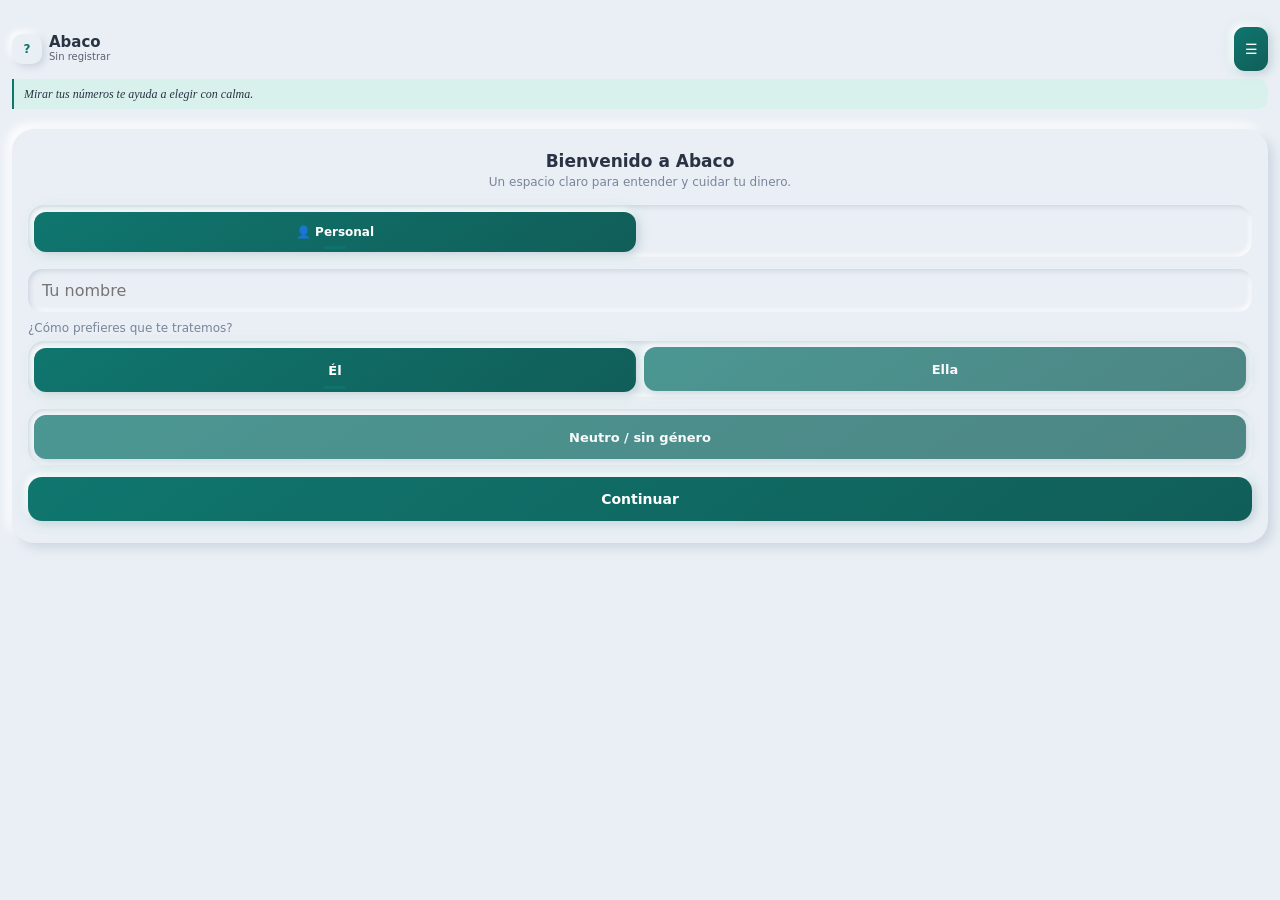
==== commit 9c7bc102: "Keep legacy HTML entry point compatible" ====
--- a/Abaco_Gestor_Finanzas.html
+++ b/Abaco_Gestor_Finanzas.html
@@ -1,5778 +1,13 @@
-<!DOCTYPE html>
-<html lang="es" data-theme="light">
+<!doctype html>
+<html lang="es">
 <head>
-<meta charset="UTF-8">
-<meta name="viewport" content="width=device-width, initial-scale=1.0, maximum-scale=1.0, user-scalable=no, viewport-fit=cover">
-<meta name="theme-color" content="#E8EEF5" id="metaThemeColor">
-<meta name="apple-mobile-web-app-capable" content="yes">
-<meta name="apple-mobile-web-app-status-bar-style" content="black-translucent">
-<title>Abaco Gestor de Finanzas</title>
-<style>
-:root, [data-theme="light"] {
-  /* Neumorfismo moderno y minimalista: base gris-azul suave + acento teal, sombras más discretas */
-  --bg: #EAEFF5;
-  --card: #EAEFF5;
-  --card-border: transparent;
-  --text: #2A3344;
-  --muted: #78859A;
-  --green: #0F766E;
-  --green-soft: #D9F1EC;
-  --gold: #C9852A;
-  --gold-soft: #F5E6C8;
-  --blue: #3B82A0;
-  --purple: #7C6BC4;
-  --radius: 18px;
-  --radius-sm: 13px;
-  --gap: 10px;
-  --neo-out: 5px 5px 11px #CDD5DF, -5px -5px 11px #FFFFFF;
-  --neo-out-sm: 3px 3px 7px #CDD5DF, -3px -3px 7px #FFFFFF;
-  --neo-in: inset 3px 3px 7px #CDD5DF, inset -3px -3px 7px #FFFFFF;
-  --neo-in-sm: inset 2px 2px 5px #CDD5DF, inset -2px -2px 5px #FFFFFF;
-  --shadow-sm: var(--neo-out-sm);
-  --header-bg: #EAEFF5;
-  --header-text: #2A3344;
-  --accent-grad: linear-gradient(145deg, #0F766E 0%, #115E59 100%);
-  /* Android: status bar ~24–28dp, nav bar ~48dp (3 botones) o ~16–24dp (gestos) */
-  --js-safe-top: 28px;
-  --js-safe-bottom: 24px;
-  --android-status-typical: 28px;
-  --android-nav-typical: 48px;
-  --sat: env(safe-area-inset-top, 0px);
-  --sab: env(safe-area-inset-bottom, 0px);
-  --sal: env(safe-area-inset-left, 0px);
-  --sar: env(safe-area-inset-right, 0px);
-  --safe-top: max(var(--sat), var(--js-safe-top));
-  --safe-bottom: max(var(--sab), var(--js-safe-bottom));
-}
-[data-theme="dark"] {
-  /* Neumorfismo oscuro: pizarra suave + menta */
-  --bg: #2B303A;
-  --card: #2B303A;
-  --card-border: transparent;
-  --text: #E8ECF2;
-  --muted: #9AA3B2;
-  --green: #2DD4BF;
-  --green-soft: #1A3D3A;
-  --gold: #E0B35A;
-  --gold-soft: #3D3420;
-  --blue: #7DD3FC;
-  --purple: #C4B5FD;
-  --neo-out: 5px 5px 12px #1E2128, -5px -5px 12px #383E4A;
-  --neo-out-sm: 3px 3px 8px #1E2128, -3px -3px 8px #383E4A;
-  --neo-in: inset 3px 3px 8px #1E2128, inset -3px -3px 8px #383E4A;
-  --neo-in-sm: inset 2px 2px 5px #1E2128, inset -2px -2px 5px #383E4A;
-  --shadow-sm: var(--neo-out-sm);
-  --header-bg: #2B303A;
-  --header-text: #E8ECF2;
-  --accent-grad: linear-gradient(145deg, #0F766E 0%, #115E59 100%);
-}
-* { box-sizing: border-box; margin: 0; padding: 0; -webkit-tap-highlight-color: transparent; }
-html {
-  height: 100%;
-  height: 100dvh;
-  background: var(--bg);
-}
-body {
-  font-family: -apple-system, BlinkMacSystemFont, "SF Pro Text", "Segoe UI", system-ui, sans-serif;
-  background: var(--bg); color: var(--text);
-  min-height: 100%; min-height: 100dvh;
-  display: flex; justify-content: center;
-  padding: 0; margin: 0;
-  overflow: hidden;
-}
-.app {
-  width: 100%; max-width: none;
-  min-height: 100%; min-height: 100dvh;
-  max-height: 100%; max-height: 100dvh;
-  display: flex; flex-direction: column; position: relative;
-  padding-top: var(--safe-top);
-  padding-left: max(var(--sal), 0px);
-  padding-right: max(var(--sar), 0px);
-  padding-bottom: 0;
-  overflow: hidden;
-  background: var(--bg);
-}
-
-/* Animations live */
-@keyframes floatY { 0%,100%{transform:translateY(0)} 50%{transform:translateY(-6px)} }
-@keyframes popIn { 0%{transform:scale(.6);opacity:0} 70%{transform:scale(1.08)} 100%{transform:scale(1);opacity:1} }
-@keyframes slideUp { from{opacity:0;transform:translateY(12px)} to{opacity:1;transform:none} }
-@keyframes pulseSoft { 0%,100%{opacity:.7} 50%{opacity:1} }
-@keyframes confetti { 0%{transform:translateY(0) rotate(0);opacity:1} 100%{transform:translateY(-40px) rotate(180deg);opacity:0} }
-@keyframes swipeHint {
-  0%,100%{ transform: translateX(0); }
-  30%{ transform: translateX(18px); }
-  60%{ transform: translateX(-18px); }
-}
-.live-emoji {
-  display: none;
-}
-.panel.active.panel-enter { animation: slideUp .28s cubic-bezier(.22,1,.36,1); }
-
-.mode-choice {
-  display: grid; grid-template-columns: 1fr 1fr; gap: 8px;
-  margin: 0 0 12px; padding: 6px; border-radius: 16px;
-  background: var(--card); border: none; box-shadow: var(--neo-in-sm);
-}
-.mode-choice button {
-  min-height: 40px; padding: 8px; border: none; border-radius: 12px;
-  background: transparent; font-size: 12px; font-weight: 600;
-  color: var(--muted); cursor: pointer; font-family: inherit;
-  transition: box-shadow .2s ease, color .2s ease;
-}
-.mode-choice button.active {
-  color: var(--green);
-  box-shadow: var(--neo-out-sm);
-  background: var(--card);
-}
-
-
-/* ===== Controles enclavados / ON-OFF: lectura inmediata y táctil ===== */
-.mode-choice button, .chip, .save-tabs button {
-  position:relative;
-  -webkit-tap-highlight-color:transparent;
-  user-select:none;
-  -webkit-user-select:none;
-}
-.mode-choice button.active, .chip.active, .save-tabs button.active {
-  color:var(--green);
-  background:var(--card);
-  box-shadow:var(--neo-in-sm), 0 0 0 1px rgba(16,185,129,.12);
-  transform:translateY(1px);
-}
-.mode-choice button.active::after, .chip.active::after, .save-tabs button.active::after {
-  content:''; position:absolute; left:50%; bottom:3px; width:22px; height:3px;
-  border-radius:99px; background:var(--green); transform:translateX(-50%);
-  opacity:.8;
-}
-.mode-choice button:not(.active), .chip:not(.active), .save-tabs button:not(.active) {
-  opacity:.72; box-shadow:none;
-}
-.mode-choice button:active, .chip:active, .save-tabs button:active { transform:scale(.97); }
-#pronounChoice button, #pronounNeutro { min-height:44px; font-size:13px; }
-
-header {
-  background: var(--header-bg); color: var(--header-text);
-  padding: 7px 12px 8px; flex-shrink: 0; z-index: 40;
-}
-.header-top { display: flex; justify-content: space-between; align-items: center; gap: 8px; }
-.header-left { display: flex; align-items: center; gap: 7px; }
-.avatar {
-  width: 30px; height: 30px; border-radius: 10px;
-  background: var(--card); box-shadow: var(--neo-out-sm);
-  display: flex; align-items: center; justify-content: center;
-  font-weight: 700; font-size: 12px; color: var(--green);
-  flex-shrink: 0;
-}
-.header-name { font-size: 15px; font-weight: 650; line-height: 1.15; }
-.header-sub { font-size: 10px; opacity: .75; line-height: 1.25; }
-.header-actions { display: flex; align-items: center; gap: 4px; }
-.icon-btn {
-  width: 34px; height: 34px; border-radius: 11px;
-  background: var(--card); color: var(--text); font-size: 14px; cursor: pointer;
-  border: none; box-shadow: var(--neo-out-sm);
-  display: flex; align-items: center; justify-content: center;
-  transition: transform .22s cubic-bezier(.22,1,.36,1), box-shadow .22s ease;
-}
-.icon-btn:active {
-  box-shadow: var(--neo-in-sm);
-  transform: scale(.96);
-}
-#btnCalcHeader { font-size: 11px; font-weight: 700; letter-spacing: -.04em; }
-.sync-btn { position: relative; }
-.sync-dot {
-  position: absolute; top: 2px; right: 2px; width: 8px; height: 8px;
-  border-radius: 50%; border: 1.5px solid var(--bg); background: var(--green);
-}
-.sync-dot.pending { background: var(--gold); }
-.pending-count {
-  font-size: 10px; background: var(--green-soft); color: var(--green);
-  padding: 2px 6px; border-radius: 10px; font-weight: 600;
-}
-
-.content {
-  flex: 1; overflow-y: auto; -webkit-overflow-scrolling: touch;
-  /* espacio para nav fija + barra del sistema */
-  padding: 12px 12px calc(72px + var(--safe-bottom) + 16px);
-}
-.panel { display: none; }
-.panel.active { display: block; }
-
-.card {
-  background: var(--card); border: none;
-  border-radius: var(--radius); padding: 13px; margin-bottom: 9px;
-  box-shadow: var(--neo-out);
-}
-.balance-card {
-  background: var(--card); border: none; border-radius: 22px; padding: 18px;
-  color: var(--text); margin-bottom: 10px;
-  box-shadow: var(--neo-out); position: relative; overflow: hidden;
-}
-[data-theme="dark"] .balance-card { background: var(--card); }
-.balance-card .balance-label { color: var(--muted); }
-.balance-card .balance-value { color: var(--green); }
-.balance-card .balance-item {
-  background: var(--bg); box-shadow: var(--neo-in-sm); border-radius: 14px;
-}
-.balance-card .balance-item .lbl { color: var(--muted); }
-.balance-card .balance-item .val { color: var(--text); }
-.balance-card .sparkle {
-  position: absolute; right: 12px; top: 10px; font-size: 22px;
-  animation: floatY 2.8s ease-in-out infinite;
-}
-.balance-label { font-size: 11px; opacity: .85; }
-.balance-value { font-size: 32px; font-weight: 700; letter-spacing: -1px; margin: 2px 0 10px; }
-.balance-grid { display: grid; grid-template-columns: 1fr 1fr; gap: 7px; }
-.balance-item { background: var(--bg); border-radius: 14px; padding: 9px 11px; box-shadow: var(--neo-in-sm); }
-.balance-item .lbl { font-size: 10px; color: var(--muted); opacity: 1; }
-.balance-item .val { font-size: 14px; font-weight: 700; margin-top: 1px; color: var(--text); }
-
-.cat-tile {
-  background: var(--card); border: 1px solid var(--card-border); border-radius: 14px;
-  padding: 12px 8px; text-align: center; box-shadow: var(--shadow-sm);
-  animation: popIn .35s ease backwards;
-}
-.cat-tile:nth-child(1){animation-delay:.05s} .cat-tile:nth-child(2){animation-delay:.1s}
-.cat-tile:nth-child(3){animation-delay:.15s} .cat-tile:nth-child(4){animation-delay:.2s}
-.cat-tile:nth-child(5){animation-delay:.25s} .cat-tile:nth-child(6){animation-delay:.3s}
-.cat-tile .ci { font-size: 24px; margin-bottom: 4px; }
-.cat-tile .cn { font-size: 11px; font-weight: 600; }
-.cat-tile .cp { font-size: 10px; color: var(--muted); margin-top: 2px; }
-.cat-tile .bar { height: 3px; background: var(--card-border); border-radius: 2px; margin-top: 6px; overflow: hidden; }
-.cat-tile .bar > div { height: 100%; background: var(--green); border-radius: 2px; }
-
-/* Profiles */
-.profiles { display: grid; grid-template-columns: 1fr 1fr; gap: 8px; margin-bottom: 12px; }
-.profile-card {
-  background: var(--card); border: none; border-radius: 16px;
-  padding: 12px; box-shadow: var(--neo-out-sm);
-}
-.profile-card .pn { font-size: 13px; font-weight: 700; margin-bottom: 4px; }
-.profile-card .pt { font-size: 11px; color: var(--muted); }
-.profile-card .pa { font-size: 18px; font-weight: 700; color: var(--green); margin-top: 6px; }
-
-/* Wrapped */
-.wrapped {
-  background: var(--card); border-radius: 18px; padding: 16px; color: var(--text);
-  margin-bottom: 12px; position: relative; overflow: hidden;
-  box-shadow: var(--neo-out);
-}
-[data-theme="dark"] .wrapped { background: var(--card); }
-.wrapped h3 { color: var(--text); }
-.wrapped .w-row { opacity: 1; color: var(--muted); }
-.wrapped .w-row b { color: var(--text); }
-.wrapped .w-big { color: var(--green); }
-.wrapped h3 { font-size: 14px; font-weight: 700; margin-bottom: 10px; }
-.wrapped .w-row { display: flex; justify-content: space-between; font-size: 12px; margin-bottom: 6px; opacity: .95; }
-.wrapped .w-big { font-size: 22px; font-weight: 800; margin: 8px 0; }
-.wrapped .w-emoji { position: absolute; right: 10px; bottom: 8px; font-size: 36px; opacity: .3; animation: floatY 3s ease-in-out infinite; }
-
-/* Swipe card */
-.swipe-zone {
-  position: relative; height: 200px; margin-bottom: 12px;
-  touch-action: pan-y;
-}
-.swipe-card {
-  position: absolute; inset: 0; background: var(--card);
-  border: none; border-radius: 22px;
-  box-shadow: var(--neo-out);
-  display: flex; flex-direction: column; align-items: center; justify-content: center;
-  padding: 20px; transition: transform .15s, opacity .15s, box-shadow .2s;
-  user-select: none; -webkit-user-select: none;
-}
-.swipe-card.hint { animation: swipeHint 2.2s ease-in-out 2; }
-.swipe-card .sc-amount { font-size: 36px; font-weight: 800; color: var(--green); }
-.swipe-card .sc-desc { font-size: 14px; color: var(--muted); margin-top: 6px; }
-.swipe-card .sc-cat { font-size: 13px; margin-top: 8px; }
-.swipe-stamp {
-  position: absolute; top: 16px; font-size: 28px; font-weight: 800;
-  opacity: 0; transform: rotate(-12deg); pointer-events: none;
-}
-.swipe-stamp.right { right: 16px; color: var(--green); }
-.swipe-stamp.left { left: 16px; color: #EF4444; transform: rotate(12deg); }
-.swipe-hint {
-  background: var(--green-soft); border-radius: 12px; padding: 10px 12px;
-  font-size: 12px; color: var(--text); margin-bottom: 10px; line-height: 1.4;
-  display: flex; align-items: flex-start; gap: 8px;
-}
-.swipe-hint button {
-  background: none; border: none; color: var(--muted); font-size: 16px; cursor: pointer; padding: 0 4px;
-}
-.swipe-actions {
-  display: flex; justify-content: center; gap: 24px; margin-bottom: 12px;
-}
-.swipe-actions button {
-  width: 52px; height: 52px; border-radius: 50%; border: 2px solid var(--card-border);
-  background: var(--card); font-size: 22px; cursor: pointer;
-  box-shadow: var(--shadow-sm);
-}
-.swipe-actions button.ok { border-color: var(--green); }
-.swipe-actions button.no { border-color: #FCA5A5; }
-
-.hormiga-hero {
-  background: var(--card);
-  border-radius: 18px; padding: 14px 16px; text-align: center; color: var(--text);
-  margin-bottom: 10px; box-shadow: var(--neo-out);
-}
-[data-theme="dark"] .hormiga-hero { background: var(--card); }
-.hormiga-hero h2 { color: var(--text); }
-.hormiga-hero p { color: var(--muted); opacity: 1; }
-.hormiga-hero h2 { font-size: 15px; font-weight: 700; margin: 0; }
-.hormiga-hero p { font-size: 11px; opacity: .9; margin-top: 2px; }
-
-.quick-amount { display: grid; grid-template-columns: repeat(3,1fr); gap: 7px; margin-bottom: 10px; }
-.quick-amount button {
-  padding: 12px; border-radius: 12px; border: 1.5px solid var(--card-border);
-  background: var(--card); font-size: 15px; font-weight: 700; color: var(--text);
-  cursor: pointer; font-family: inherit;
-}
-.quick-amount button:active { background: var(--green-soft); border-color: var(--green); color: var(--green); }
-
-.section-title {
-  font-size: 11px; font-weight: 600; color: var(--muted);
-  text-transform: uppercase; letter-spacing: .4px; margin: 12px 0 7px;
-}
-.panel-name {
-  display: flex; align-items: center; gap: 8px;
-  font-size: 15px; font-weight: 700; color: var(--text);
-  margin: 2px 0 12px;
-}
-.panel-name .pn-ico { font-size: 19px; line-height: 1; }
-
-.item {
-  background: var(--card); border: none;
-  border-radius: 16px; padding: 12px; margin-bottom: 8px;
-  display: flex; align-items: center; gap: 9px;
-  box-shadow: var(--neo-out-sm);
-  user-select: none; position: relative;
-}
-.item.standby { border-style: dashed; opacity: .85; }
-.item.lista-done { border-style: dashed; opacity: .7; }
-.item.lista-done .item-title { text-decoration: line-through; }
-.item-icon {
-  width: 36px; height: 36px; border-radius: 10px;
-  display: flex; align-items: center; justify-content: center; font-size: 16px; flex-shrink: 0;
-}
-.item-icon.exp { background: #FEE2E2; }
-.item-icon.inc { background: var(--green-soft); }
-.item-icon.shop { background: #DBEAFE; }
-.item-icon.task { background: #EDE9FE; }
-[data-theme="dark"] .item-icon.exp { background: #450A0A; }
-.item-body { flex: 1; min-width: 0; }
-.item-title { font-size: 13px; font-weight: 600; white-space: nowrap; overflow: hidden; text-overflow: ellipsis; }
-.item-meta { font-size: 10px; color: var(--muted); margin-top: 1px; }
-.item-amount { font-size: 14px; font-weight: 700; flex-shrink: 0; }
-.item-amount.pos { color: var(--green); }
-.item-amount.neg { color: #EF4444; }
-.pill {
-  display: inline-block; font-size: 9px; font-weight: 600;
-  padding: 1px 5px; border-radius: 8px; margin-left: 3px;
-}
-.pill.shared { background: #DBEAFE; color: #1D4ED8; }
-.pill.personal { background: #FCE7F3; color: #BE185D; }
-.pill.standby-pill { background: var(--gold-soft); color: #92400E; }
-
-/* Reactions */
-.reactions {
-  display: flex; gap: 4px; margin-top: 4px;
-}
-.react-btn {
-  background: var(--bg); border: 1px solid var(--card-border);
-  border-radius: 20px; padding: 2px 8px; font-size: 12px; cursor: pointer;
-  font-family: inherit; color: var(--muted);
-}
-.react-btn.active { background: var(--green-soft); border-color: var(--green); color: var(--text); }
-.react-btn:active { transform: scale(1.15); }
-
-.form-card {
-  background: var(--card); border: none;
-  border-radius: var(--radius); padding: 14px; margin-bottom: 10px;
-  box-shadow: var(--neo-out);
-}
-.form-card h3 { font-size: 13px; font-weight: 600; margin-bottom: 9px; }
-.field { margin-bottom: 7px; }
-input, select, textarea {
-  width: 100%; padding: 12px 14px; border-radius: 14px;
-  border: none; background: var(--bg);
-  color: var(--text); font-size: 14px; font-family: inherit;
-  box-shadow: var(--neo-in-sm);
-}
-input:focus, select:focus, textarea:focus {
-  outline: none;
-  box-shadow: var(--neo-in-sm), 0 0 0 2px rgba(15,118,110,.25);
-}
-.row { display: flex; gap: 7px; }
-.row > * { flex: 1; }
-.chips { display: flex; flex-wrap: wrap; gap: 5px; margin-bottom: 7px; }
-.chip {
-  padding: 7px 12px; border-radius: 14px; border: none;
-  background: var(--card); font-size: 11px; font-weight: 600; cursor: pointer; color: var(--muted);
-  box-shadow: var(--neo-out-sm);
-}
-.chip.active {
-  color: var(--green);
-  box-shadow: var(--neo-in-sm);
-}
-
-.btn {
-  width: 100%; min-height: 46px; padding: 11px 12px; border-radius: 14px; border: none;
-  font-size: 14px; font-weight: 600; font-family: inherit; cursor: pointer;
-  display: flex; align-items: center; justify-content: center; gap: 5px;
-  transition: transform .2s cubic-bezier(.22,1,.36,1), box-shadow .2s ease;
-}
-.btn:active { transform: scale(.97); }
-.btn-primary {
-  background: var(--accent-grad); color: #fff;
-  box-shadow: var(--neo-out-sm);
-}
-.btn-primary:active { box-shadow: var(--neo-in-sm); }
-.btn-gold { background: var(--gold); color: #111; }
-.btn-blue { background: var(--blue); color: #fff; }
-.btn-purple { background: var(--purple); color: #fff; }
-.btn-outline {
-  background: var(--card); color: var(--green);
-  box-shadow: var(--neo-out-sm); border: none;
-}
-.btn-ghost {
-  background: var(--card); color: var(--text);
-  box-shadow: var(--neo-out-sm); border: none;
-}
-.btn-ghost:active, .btn-outline:active { box-shadow: var(--neo-in-sm); }
-.btn-sm { width: auto; min-height: 36px; padding: 6px 11px; font-size: 11px; border-radius: 9px; }
-
-.progress { height: 5px; background: var(--card-border); border-radius: 3px; overflow: hidden; margin-top: 5px; }
-.progress > div { height: 100%; border-radius: 3px; background: var(--green); }
-
-.empty { text-align: center; padding: 24px 10px; color: var(--muted); }
-.empty p { font-size: 12px; }
-
-.onboard-card {
-  background: var(--card); border: none;
-  border-radius: 22px; padding: 22px 16px; margin-bottom: 12px;
-  box-shadow: var(--neo-out); text-align: center;
-}
-.onboard-card .emoji { display: none; }
-.onboard-card h2 { font-size: 17px; font-weight: 700; margin-bottom: 3px; }
-.onboard-card p { font-size: 12px; color: var(--muted); margin-bottom: 14px; line-height: 1.4; }
-.code-reveal {
-  background: linear-gradient(135deg, var(--green-soft), var(--gold-soft));
-  border-radius: 14px; padding: 16px; margin: 10px 0; display: none;
-}
-.code-reveal .code { font-size: 26px; font-weight: 800; letter-spacing: 4px; color: var(--green); }
-.join-box { display: none; margin-top: 8px; text-align: left; }
-
-.brand-footer {
-  padding: 14px 8px 4px; text-align: center; color: var(--muted);
-  font-size: 10px; line-height: 1.45;
-}
-.brand-footer strong { display: block; color: var(--text); font-size: 11px; }
-.brand-footer span { display: block; margin-top: 2px; }
-
-
-.kanban { display: flex; gap: 8px; overflow-x: auto; padding-bottom: 8px; }
-.kanban-col {
-  min-width: 150px; flex: 1; background: var(--bg); border-radius: 14px;
-  padding: 10px; border: 1px solid var(--card-border);
-}
-.kanban-col h4 { font-size: 12px; font-weight: 600; margin-bottom: 8px; color: var(--muted); }
-.kanban-card {
-  background: var(--card); border: 1px solid var(--card-border);
-  border-radius: 14px; padding: 14px 12px 12px; margin-bottom: 8px;
-  font-size: 15px; font-weight: 500; line-height: 1.4;
-  position: relative; user-select: none; box-shadow: var(--shadow-sm);
-  cursor: pointer;
-}
-.kanban-card:active { transform: scale(.98); }
-.kanban-card .kc-text { word-break: break-word; min-height: 24px; padding-right: 4px; }
-.kanban-card .kc-meta { font-size: 11px; color: var(--muted); margin-top: 6px; font-weight: 400; }
-.kanban-actions {
-  display: flex; gap: 10px; margin-top: 12px; justify-content: flex-end; align-items: center;
-}
-.kanban-actions button {
-  width: 36px; height: 36px; border-radius: 50%; border: none;
-  cursor: pointer; padding: 0; flex-shrink: 0;
-  box-shadow: 0 2px 8px rgba(0,0,0,.08);
-  display: flex; align-items: center; justify-content: center;
-  transition: transform .15s, box-shadow .15s;
-}
-.kanban-actions button:active { transform: scale(.9); }
-.kanban-actions button.edit {
-  background: #FFFFFF; border: 1.5px solid #E5E7EB;
-}
-[data-theme="dark"] .kanban-actions button.edit {
-  background: #F5F5F7; border-color: #D1D5DB;
-}
-.kanban-actions button.del {
-  background: #EF4444;
-}
-.kanban-actions button.edit::after {
-  content: ''; width: 14px; height: 14px; border-radius: 3px;
-  border: 2px solid #9CA3AF; background: transparent;
-}
-.kanban-actions button.del::after {
-  content: ''; width: 12px; height: 2.5px; border-radius: 2px; background: #fff;
-}
-
-
-body.keyboard-open .content {
-  padding-bottom: 24px;
-}
-body.keyboard-open .toast {
-  bottom: 24px;
-}
-.toast {
-  position: fixed;
-  bottom: calc(24px + var(--safe-bottom) + 8px);
-  left: 50%;
-  transform: translateX(-50%) translateY(14px);
-  background: var(--card); color: var(--text); padding: 10px 18px; border-radius: 16px;
-  font-size: 12px; font-weight: 600; z-index: 100; opacity: 0; pointer-events: none;
-  transition: opacity .28s, transform .28s cubic-bezier(.22,1,.36,1);
-  max-width: 90%; text-align: center; box-shadow: var(--neo-out);
-}
-.toast.show { opacity: 1; transform: translateX(-50%) translateY(0); }
-
-.detail-overlay {
-  position: fixed; inset: 0; background: rgba(0,0,0,.45); z-index: 120;
-  display: flex; align-items: flex-end; justify-content: center;
-  opacity: 0; pointer-events: none; transition: opacity .2s;
-}
-.detail-overlay.open { opacity: 1; pointer-events: auto; }
-.detail-sheet {
-  background: var(--bg); border-radius: 22px 22px 0 0; width: 100%; max-width: none;
-  padding: 16px 16px calc(24px + var(--safe-bottom));
-  transform: translateY(100%); transition: transform .38s cubic-bezier(.22,1,.36,1);
-  max-height: 70vh; overflow-y: auto; box-shadow: var(--neo-out);
-}
-.detail-overlay.open .detail-sheet { transform: translateY(0); }
-.detail-sheet h3 { font-size: 15px; font-weight: 700; margin-bottom: 12px; }
-.detail-row {
-  display: flex; justify-content: space-between; padding: 8px 0;
-  border-bottom: 1px solid var(--card-border); font-size: 13px;
-}
-.detail-row .lbl { color: var(--muted); }
-.detail-row .val { font-weight: 600; text-align: right; max-width: 60%; }
-
-.note { font-size: 11px; color: var(--muted); line-height: 1.35; margin-top: 5px; }
-.mt-6 { margin-top: 6px; }
-.hidden { display: none !important; }
-.stat-row { display: grid; grid-template-columns: 1fr 1fr 1fr; gap: 7px; margin-bottom: 10px; }
-.stat {
-  background: var(--card); border: none;
-  border-radius: 16px; padding: 10px 6px; text-align: center;
-  box-shadow: var(--neo-out-sm);
-}
-.stat .n { font-size: 16px; font-weight: 700; }
-.stat .l { font-size: 9px; color: var(--muted); margin-top: 1px; }
-.shop-mode-banner {
-  background: linear-gradient(135deg, #6EE7B7 0%, #10B981 35%, #059669 65%, #F59E0B 120%);
-  color: #fff; border-radius: 16px; padding: 14px; margin-bottom: 10px; text-align: center;
-}
-[data-theme="dark"] .debt-card {
-  background: linear-gradient(135deg, #3D2E0A 0%, #064E3B 100%);
-  border-color: rgba(52,211,153,.2);
-}
-.charts-block {
-  background: var(--card); border: none;
-  border-radius: 18px; padding: 14px; margin-bottom: 12px;
-  box-shadow: var(--neo-out);
-}
-[data-theme="dark"] .charts-block { background: var(--card); }
-.charts-block.hidden-soft { display: none; }
-.btn-charts {
-  width: 100%; margin: 4px 0 12px; padding: 12px;
-  border-radius: 16px; border: none;
-  background: var(--card);
-  color: var(--text); font-size: 13px; font-weight: 600; font-family: inherit; cursor: pointer;
-  box-shadow: var(--neo-out-sm);
-  transition: transform .2s ease, box-shadow .2s ease;
-}
-.btn-charts:active { transform: scale(.98); box-shadow: var(--neo-in-sm); }
-.save-fab-wrap { display: flex; justify-content: flex-end; margin-bottom: 10px; }
-.btn-save-menu {
-  border: none; border-radius: 22px; padding: 10px 16px;
-  background: linear-gradient(135deg, #6EE7B7, #10B981 50%, #F59E0B 130%);
-  color: #fff; font-size: 13px; font-weight: 600; font-family: inherit;
-  cursor: pointer; box-shadow: 0 4px 14px rgba(16,185,129,.28);
-}
-.btn-save-menu:active { transform: scale(.96); }
-.save-menu-panel {
-  background: var(--card); border: 1px solid var(--card-border);
-  border-radius: 16px; padding: 12px; margin-bottom: 12px;
-  box-shadow: var(--shadow-sm); animation: slideUp .25s ease;
-}
-.save-tabs { display: flex; gap: 6px; margin-bottom: 10px; }
-.save-tabs button {
-  flex: 1; padding: 8px; border-radius: 10px; border: 1.5px solid var(--card-border);
-  background: var(--bg); font-size: 12px; font-weight: 600; font-family: inherit;
-  color: var(--muted); cursor: pointer;
-}
-.save-tabs button.active { background: var(--green); border-color: var(--green); color: #fff; }
-.debt-title { font-size: 11px; font-weight: 600; color: var(--gold); margin-bottom: 6px; }
-.debt-result { font-size: 14px; font-weight: 700; margin-top: 6px; }
-.debt-bar { height: 5px; background: rgba(0,0,0,.08); border-radius: 3px; margin-top: 6px; overflow: hidden; }
-.debt-bar > div { height: 100%; background: var(--gold); border-radius: 3px; }
-.waterfall {
-  background: transparent; border: none;
-  border-radius: var(--radius); padding: 4px 0 0; margin-bottom: 0;
-}
-.waterfall h4 { font-size: 12px; font-weight: 600; margin-bottom: 10px; color: var(--text); }
-.wf-bars { display: flex; align-items: flex-end; gap: 6px; height: 110px; }
-.wf-col { flex: 1; display: flex; flex-direction: column; align-items: center; gap: 4px; height: 100%; justify-content: flex-end; }
-.wf-bar {
-  width: 100%; border-radius: 8px 8px 4px 4px; min-height: 4px;
-  transition: height .35s ease;
-}
-.wf-bar.income { background: linear-gradient(180deg, #6EE7B7, #059669); }
-.wf-bar.expense { background: linear-gradient(180deg, #FCA5A5, #EF4444); }
-.wf-bar.remain { background: linear-gradient(180deg, #FDE68A, #F59E0B); }
-.wf-label { font-size: 9px; color: var(--muted); text-align: center; line-height: 1.25; }
-.cat-scroll {
-  display: flex; gap: 8px; overflow-x: auto; padding-bottom: 6px;
-  -webkit-overflow-scrolling: touch; scrollbar-width: none;
-}
-.cat-scroll::-webkit-scrollbar { display: none; }
-.cat-scroll .cat-tile {
-  min-width: 108px; flex-shrink: 0;
-  background: linear-gradient(160deg, #fff, #ECFDF5);
-}
-[data-theme="dark"] .cat-scroll .cat-tile {
-  background: linear-gradient(160deg, #1C1C1E, #064E3B);
-}
-.cat-tile .bar > div {
-  background: linear-gradient(90deg, #34D399, #10B981, #F59E0B);
-}
-
-/* Theme smooth */
-body, .card, .form-card, .item, .mode-choice, header, .balance-card, input, select {
-  transition: background-color .3s ease, color .3s ease, border-color .3s ease;
-}
-.react-btn { transition: transform .2s cubic-bezier(.34,1.56,.64,1), background .2s; }
-.react-btn.pop { animation: reactPop .35s ease; }
-@keyframes reactPop {
-  0% { transform: scale(1); }
-  40% { transform: scale(1.35); }
-  100% { transform: scale(1); }
-}
-.shop-mode-banner .cart-total {
-  font-size: 34px; font-weight: 800; margin: 6px 0;
-  color: #FBBF24; text-shadow: 0 1px 2px rgba(0,0,0,.2);
-}
-.balance-ring-wrap {
-  display: flex; align-items: center; gap: 14px; margin-bottom: 10px;
-}
-.balance-ring {
-  width: 56px; height: 56px; border-radius: 50%;
-  background: conic-gradient(#fff var(--pct,0%), rgba(255,255,255,.25) 0);
-  display: flex; align-items: center; justify-content: center; flex-shrink: 0;
-}
-.balance-ring-inner {
-  width: 42px; height: 42px; border-radius: 50%;
-  background: rgba(0,0,0,.15); display: flex; align-items: center; justify-content: center;
-  font-size: 11px; font-weight: 700;
-}
-.balance-motto { font-size: 12px; opacity: .95; margin-top: 4px; font-weight: 500; }
-.sc-badge {
-  display: inline-block; margin-top: 8px; padding: 3px 10px; border-radius: 12px;
-  font-size: 11px; font-weight: 700;
-}
-.sc-badge.shared { background: #DBEAFE; color: #1D4ED8; }
-.sc-badge.personal { background: #FCE7F3; color: #BE185D; }
-.personal-box {
-  background: var(--card); border: 1px dashed var(--card-border);
-  border-radius: var(--radius); padding: 12px; margin-bottom: 10px;
-}
-.personal-box h4 { font-size: 12px; color: var(--muted); margin-bottom: 6px; }
-.confetti-layer {
-  position: fixed; inset: 0; pointer-events: none; z-index: 200; overflow: hidden;
-}
-.confetti-piece {
-  position: absolute; top: -10px; font-size: 18px;
-  animation: confettiFall 1.4s ease-out forwards;
-}
-@keyframes confettiFall {
-  0% { transform: translateY(0) rotate(0); opacity: 1; }
-  100% { transform: translateY(100vh) rotate(720deg); opacity: 0; }
-}
-.cats-modal-item .ci { font-size: 20px; width: 28px; text-align: center; }
-.cats-modal-item .cn { flex: 1; font-size: 13px; font-weight: 600; }
-.cats-modal-item .cp { font-size: 13px; font-weight: 700; }
-.cats-modal-item .bar { height: 4px; background: var(--card-border); border-radius: 2px; margin-top: 4px; overflow: hidden; }
-.cats-modal-item .bar > div { height: 100%; background: var(--green); border-radius: 2px; }
-.menu-page {
-  position: fixed;
-  top: 0; right: 0; bottom: 0;
-  width: min(340px, 90%);
-  height: 100%;
-  height: 100dvh;
-  max-height: 100dvh;
-  background: var(--bg);
-  z-index: 80;
-  transform: translateX(110%);
-  transition: transform .42s cubic-bezier(.22,1,.36,1);
-  display: flex;
-  flex-direction: column;
-  padding: calc(12px + var(--safe-top)) 0 calc(12px + var(--safe-bottom));
-  box-shadow: var(--neo-out);
-  overflow: hidden;
-  will-change: transform;
-}
-.menu-page.open { transform: translateX(0); }
-.menu-scroll {
-  flex: 1;
-  min-height: 0;
-  overflow-y: auto;
-  -webkit-overflow-scrolling: touch;
-  overscroll-behavior: contain;
-}
-.menu-page-header {
-  padding: 8px 16px 12px;
-  border-bottom: 1px solid var(--card-border);
-  flex-shrink: 0;
-}
-.menu-page-header h2 {
-  font-size: 18px; font-weight: 700; margin: 0;
-}
-.menu-page-header p {
-  font-size: 11px; color: var(--muted); margin-top: 2px;
-}
-.menu-list {
-  padding: 4px 10px;
-}
-.menu-item {
-  display: flex; align-items: center; gap: 10px;
-  padding: 11px 10px; border-radius: var(--radius-sm);
-  cursor: pointer; font-size: 14px; font-weight: 500;
-  margin-bottom: 2px; user-select: none;
-  background: transparent;
-  box-shadow: none;
-  transition: transform .18s cubic-bezier(.22,1,.36,1), box-shadow .18s ease, background .18s ease;
-}
-.menu-item:active { transform: scale(.98); background: var(--card); box-shadow: var(--neo-in-sm); }
-.menu-item:focus-visible, .btn:focus-visible, .icon-btn:focus-visible, .chip:focus-visible {
-  outline: 3px solid rgba(59,130,246,.45); outline-offset: 2px;
-}
-.menu-item .ico {
-  display: flex; align-items: center; justify-content: center;
-  width: 28px; height: 28px; flex-shrink: 0; color: var(--muted);
-}
-.menu-item:active .ico { color: var(--green); }
-.nav-svg { display: block; width: 20px; height: 20px; fill: none; stroke: currentColor; stroke-width: 1.7; stroke-linecap: round; stroke-linejoin: round; }
-.menu-item-label { flex: 1; }
-.menu-item .menu-badge {
-  background: #EF4444; color: #fff; font-size: 10px; font-weight: 700;
-  min-width: 18px; height: 18px; border-radius: 9px;
-  display: inline-flex; align-items: center; justify-content: center; padding: 0 5px;
-}
-.pin-btn {
-  width: 32px; height: 32px; border-radius: 10px; border: none;
-  background: transparent; cursor: pointer;
-  display: flex; align-items: center; justify-content: center;
-  color: var(--muted); flex-shrink: 0;
-}
-.pin-btn.on { color: var(--gold); }
-.pin-state-icon { width: 16px; height: 16px; display: block; }
-.pin-state-icon path { fill: none; stroke: currentColor; stroke-width: 1.7; stroke-linecap: round; stroke-linejoin: round; }
-.pin-btn.on .pin-state-icon path { fill: currentColor; }
-.menu-section {
-  font-size: 10px; font-weight: 600; color: var(--muted);
-  text-transform: uppercase; letter-spacing: .4px;
-  margin: 14px 12px 6px;
-}
-.menu-footer {
-  padding: 10px 12px; border-top: 1px solid var(--card-border); flex-shrink: 0;
-}
-.menu-footer .menu-item { margin-bottom: 0; }
-.menu-overlay {
-  position: fixed; inset: 0; background: rgba(42,51,68,.28);
-  z-index: 75; opacity: 0; pointer-events: none;
-  transition: opacity .38s cubic-bezier(.22,1,.36,1);
-  backdrop-filter: blur(2px);
-}
-.menu-overlay.open { opacity: 1; pointer-events: auto; }
-[data-theme="dark"] .menu-overlay { background: rgba(0,0,0,.45); }
-#menuEdgeHint, #calcEdgeHint { display: none !important; }
-.app.menu-open header,
-.app.menu-open .content,
-.app.menu-open .mode-choice,
-.app.menu-open .pinned-bar,
-.app.calc-open header,
-.app.calc-open .content,
-.app.calc-open .mode-choice,
-.app.calc-open .pinned-bar {
-  transform: scale(.97) translateX(-6px);
-  filter: brightness(.94);
-  transition: transform .42s cubic-bezier(.22,1,.36,1), filter .42s ease;
-  will-change: transform, filter;
-}
-.app.calc-open header,
-.app.calc-open .content,
-.app.calc-open .mode-choice,
-.app.calc-open .pinned-bar {
-  transform: scale(.97) translateX(6px);
-}
-header, .content, .mode-choice, .pinned-bar {
-  transition: transform .42s cubic-bezier(.22,1,.36,1), filter .42s ease;
-  will-change: transform, filter;
-}
-
-/* Bottom nav (pins) */
-.pinned-bar {
-  display: none;
-  position: fixed; left: 0; right: 0; bottom: 0;
-  width: 100%; box-sizing: border-box;
-  background: var(--bg); border-top: 1px solid var(--card-border);
-  padding: 6px 8px calc(6px + var(--safe-bottom));
-  gap: 4px; overflow-x: auto;
-  -webkit-overflow-scrolling: touch; scrollbar-width: none;
-  box-shadow: var(--neo-out-sm);
-  z-index: 95;
-  transform: none !important;
-  filter: none !important;
-}
-.pinned-bar.has-pins { display: flex; justify-content: center; align-items: stretch; }
-.pinned-chip {
-  flex: 1 1 0; min-width: 52px; max-width: 76px;
-  padding: 6px 2px 5px;
-  border-radius: var(--radius-sm); border: none;
-  background: transparent;
-  display: flex; flex-direction: column; align-items: center; justify-content: center; gap: 2px;
-  cursor: pointer; font-family: inherit;
-  box-shadow: none;
-  color: var(--muted);
-  transition: transform .22s cubic-bezier(.22,1,.36,1), box-shadow .22s ease, color .2s ease, background .2s ease;
-  position: relative;
-}
-.pinned-chip .pin-ico { display: flex; align-items: center; justify-content: center; height: 19px; }
-.pinned-chip .nav-svg { width: 18px; height: 18px; }
-.pinned-chip .pin-label {
-  display: block; font-size: 9.5px; font-weight: 600; line-height: 1;
-  max-width: 100%; overflow: hidden; text-overflow: ellipsis; white-space: nowrap;
-  color: inherit;
-}
-.pinned-chip:active { transform: scale(.94); }
-.pinned-chip.active-pin {
-  color: var(--green);
-  background: var(--card);
-  box-shadow: var(--neo-in-sm);
-  transform: translateY(-2px);
-}
-.pinned-chip.active-pin::after { content: none; }
-.content {
-  padding-bottom: calc(88px + var(--safe-bottom));
-}
-.app.has-bottom-nav .content {
-  /* espacio para bottom nav */
-}
-.header-phrase {
-  margin: 8px 0 0; padding: 7px 10px;
-  border-left: 2px solid var(--green); border-radius: 0 10px 10px 0;
-  background: var(--green-soft); color: var(--text);
-  font-family: Georgia, "Times New Roman", serif;
-  font-size: 12px; font-style: italic; line-height: 1.35;
-  white-space: normal; overflow-wrap: anywhere;
-}
-.help-sheet-body { font-size: 13px; line-height: 1.45; color: var(--text); }
-.help-sheet-body li { margin: 6px 0 0 16px; }
-.upcoming-card {
-  background: var(--card); border-radius: 16px; padding: 12px;
-  box-shadow: var(--neo-out-sm); margin-bottom: 10px;
-}
-.upcoming-card h4 { font-size: 12px; font-weight: 700; margin-bottom: 8px; }
-.upcoming-row {
-  display: flex; justify-content: space-between; align-items: center;
-  gap: 8px; padding: 6px 0; border-top: 1px solid rgba(0,0,0,.04);
-  font-size: 12px;
-}
-.upcoming-row:first-of-type { border-top: none; }
-.upcoming-row .when { color: var(--muted); font-size: 10px; }
-.upcoming-row.warn .when { color: var(--gold); font-weight: 700; }
-.cutoff-banner {
-  background: var(--gold-soft); color: var(--text);
-  border-radius: 14px; padding: 10px 12px; margin-bottom: 10px;
-  font-size: 12px; line-height: 1.35;
-  box-shadow: var(--neo-out-sm);
-}
-.cutoff-banner strong { color: var(--gold); }
-
-.chip, .quick-amount button, .cat-tile, .pinned-chip, .menu-item, .item, .btn-charts, .save-tabs button, .mode-choice button, .stat {
-  transition: transform .15s cubic-bezier(.34,1.56,.64,1), background .15s, border-color .15s, color .15s;
-}
-
-.budget-hero {
-  background: var(--card); color: var(--text); border-radius: 18px; padding: 16px; margin-bottom: 10px;
-  box-shadow: var(--neo-out);
-}
-.budget-hero h2 { color: var(--text); }
-.budget-hero p { color: var(--muted); opacity: 1; }
-.budget-hero h2 { font-size: 16px; margin-bottom: 3px; }
-.budget-hero p { font-size: 11px; opacity: .9; }
-.budget-summary {
-  display: grid; grid-template-columns: repeat(3, 1fr); gap: 7px; margin-bottom: 10px;
-}
-.budget-summary .stat { padding: 9px 5px; }
-.budget-summary .n { font-size: 14px; }
-.budget-toolbar { display: flex; gap: 7px; align-items: center; margin-bottom: 10px; }
-.budget-toolbar .btn { flex: 1; }
-.budget-row {
-  background: var(--card); border: 1px solid var(--card-border); border-radius: 13px;
-  padding: 10px; margin-bottom: 7px; box-shadow: var(--shadow-sm);
-}
-.budget-row-top { display: flex; justify-content: space-between; gap: 8px; align-items: flex-start; }
-.budget-row .item-title { flex: 1; }
-.budget-row .item-amount { color: var(--text); }
-.budget-row .budget-desc { color: var(--muted); font-size: 10px; margin-top: 3px; }
-.budget-row .progress { margin-top: 8px; }
-.excel-grid {
-  display: grid; grid-template-columns: 1.05fr 1.45fr .75fr 30px; gap: 5px; align-items: center;
-}
-.excel-grid + .excel-grid { margin-top: 5px; }
-.excel-grid input { min-width: 0; padding: 9px 8px; font-size: 12px; }
-.excel-head { color: var(--muted); font-size: 10px; font-weight: 600; padding: 0 8px; }
-.excel-remove {
-  width: 30px; height: 30px; border: none; border-radius: 9px; background: var(--bg);
-  color: var(--muted); cursor: pointer;
-}
-.module-note {
-  background: var(--green-soft); border-radius: 11px; padding: 9px 10px;
-  color: var(--text); font-size: 11px; line-height: 1.35; margin-bottom: 10px;
-}
-.module-kpis { display: flex; gap: 8px; margin-top: 6px; color: var(--muted); font-size: 10px; }
-.module-kpis b { color: var(--text); font-size: 12px; }
-.msi-row, .account-row, .loan-row {
-  display: flex; align-items: center; gap: 8px; padding: 8px 0;
-  border-top: 1px solid var(--card-border); font-size: 11px;
-}
-.msi-row:first-child, .account-row:first-child, .loan-row:first-child { border-top: none; }
-.msi-row .item-body, .account-row .item-body, .loan-row .item-body { flex: 1; min-width: 0; }
-.status-pill {
-  display: inline-block; padding: 2px 6px; border-radius: 8px;
-  background: var(--gold-soft); color: #92400E; font-size: 9px; font-weight: 700;
-}
-.status-pill.paid { background: var(--green-soft); color: #047857; }
-.account-balance { font-size: 15px; font-weight: 700; color: var(--green); }
-.account-type { color: var(--muted); font-size: 10px; }
-.loan-payment { color: var(--purple); font-weight: 700; }
-
-.shared-hero {
-  background: linear-gradient(145deg, #F8FAFC 0%, #E2E8F0 100%);
-  color: #0F172A; border: 1px solid #CBD5E1; border-radius: 16px;
-  padding: 16px; margin-bottom: 10px;
-}
-.shared-hero h2 { font-size: 16px; margin-bottom: 3px; }
-.shared-hero p { color: #475569; font-size: 11px; line-height: 1.4; }
-[data-theme="dark"] .shared-hero {
-  background: linear-gradient(145deg, #1E293B 0%, #111827 100%);
-  color: #F8FAFC; border-color: #334155;
-}
-[data-theme="dark"] .shared-hero p { color: #CBD5E1; }
-.shared-summary {
-  display: grid; grid-template-columns: repeat(3, 1fr); gap: 7px; margin-bottom: 10px;
-}
-.shared-summary .stat { padding: 9px 5px; }
-.shared-summary .n { font-size: 14px; }
-.shared-summary .l { min-height: 24px; }
-.shared-actions { display: grid; grid-template-columns: 1fr 1fr; gap: 7px; margin-bottom: 10px; }
-.shared-actions .btn { min-height: 42px; }
-.shared-event-card {
-  background: var(--card); border: 1px solid var(--card-border);
-  border-radius: 14px; padding: 12px; margin-bottom: 8px; box-shadow: var(--shadow-sm);
-}
-.shared-event-card.active { border-color: #94A3B8; box-shadow: 0 0 0 2px rgba(100,116,139,.12); }
-.shared-event-top { display:flex; justify-content:space-between; align-items:flex-start; gap:8px; }
-.shared-event-name { font-size: 14px; font-weight: 700; }
-.shared-event-meta { color: var(--muted); font-size: 10px; margin-top: 3px; }
-.shared-event-total { font-size: 15px; font-weight: 700; color: var(--text); white-space:nowrap; }
-.shared-balance { margin-top: 9px; display:flex; align-items:center; justify-content:space-between; gap:8px; }
-.shared-balance-text { font-size: 11px; color: var(--muted); }
-.shared-detail {
-  background: var(--bg); border: 1px solid var(--card-border);
-  border-radius: 12px; padding: 10px; margin-top: 8px;
-}
-.shared-detail-toggle {
-  width: 100%; min-height: 38px; padding: 8px 10px; border: 1px solid var(--card-border);
-  border-radius: 10px; background: var(--bg); color: var(--text);
-  font: 600 11px inherit; cursor: pointer;
-}
-.shared-expense {
-  display:flex; align-items:center; gap:8px; padding:9px 0;
-  border-bottom:1px solid var(--card-border); font-size:11px;
-}
-.shared-expense:last-child { border-bottom:0; padding-bottom:0; }
-.shared-expense .item-body { flex:1; min-width:0; }
-.shared-expense .item-amount { font-size:12px; }
-.shared-people { display:flex; flex-wrap:wrap; gap:6px; margin-top:7px; }
-.shared-person {
-  min-height:34px; padding:7px 10px; border-radius:18px;
-  border:1px solid var(--card-border); background:var(--bg); color:var(--muted);
-  font:600 11px inherit; cursor:pointer;
-}
-.shared-person.selected { background:#E2E8F0; border-color:#64748B; color:#0F172A; }
-[data-theme="dark"] .shared-person.selected { background:#334155; border-color:#94A3B8; color:#F8FAFC; }
-.shared-status {
-  display:inline-flex; align-items:center; gap:4px; padding:4px 7px;
-  border-radius:9px; font-size:9px; font-weight:700; white-space:nowrap;
-}
-.shared-status.receivable { background:#DCFCE7; color:#166534; }
-.shared-status.payable { background:#FEF3C7; color:#92400E; }
-.shared-status.settled { background:#E2E8F0; color:#475569; }
-[data-theme="dark"] .shared-status.receivable { background:#14532D; color:#BBF7D0; }
-[data-theme="dark"] .shared-status.payable { background:#451A03; color:#FDE68A; }
-[data-theme="dark"] .shared-status.settled { background:#334155; color:#CBD5E1; }
-
-[data-theme="dark"] .btn-primary { color: #042f2e; }
-[data-theme="dark"] .mode-choice button.active,
-[data-theme="dark"] .chip.active {
-  color: var(--green);
-}
-[data-theme="dark"] .status-pill { color: #FDE68A; }
-[data-theme="dark"] .status-pill.paid { color: #A7F3D0; }
-
-.btn-sub-add {
-  width: 100%; min-height: 40px; padding: 10px 14px; margin-bottom: 10px;
-  border-radius: 12px; border: 1.5px dashed rgba(16,185,129,.5);
-  background: linear-gradient(90deg, rgba(110,231,183,.2), rgba(245,158,11,.12));
-  color: var(--text); font-size: 14px; font-weight: 600; font-family: inherit;
-  cursor: pointer; display: flex; align-items: center; justify-content: center; gap: 6px;
-}
-.btn-sub-add:active { transform: scale(.98); background: var(--green-soft); border-color: var(--green); color: var(--green); }
-.sub-bar-col { flex: 1; display: flex; flex-direction: column; align-items: center; gap: 4px; height: 100%; justify-content: flex-end; min-width: 48px; }
-.sub-bar {
-  width: 100%; max-width: 36px; border-radius: 8px 8px 4px 4px; min-height: 4px;
-  background: linear-gradient(180deg, #6EE7B7, #059669); transition: height .35s ease;
-}
-.sub-bar-label { font-size: 9px; color: var(--muted); text-align: center; line-height: 1.2; max-width: 56px; overflow: hidden; text-overflow: ellipsis; white-space: nowrap; }
-.sub-bar-amt { font-size: 9px; font-weight: 700; color: var(--text); }
-
-
-/* Cabecera unificada de operaciones (grupo Dinero) */
-.op-header {
-  display: grid;
-  grid-template-columns: 1fr 1fr;
-  gap: 8px;
-  margin-bottom: 12px;
-  align-items: stretch;
-}
-.op-title-card {
-  background: var(--card);
-  color: var(--text);
-  border-radius: 18px;
-  padding: 11px 12px;
-  box-shadow: var(--neo-out);
-  display: flex;
-  flex-direction: column;
-  justify-content: center;
-  min-height: 52px;
-}
-[data-theme="dark"] .op-title-card { background: var(--card); }
-.op-title-card h2 { color: var(--text); }
-.op-title-card p { color: var(--muted); opacity: 1; }
-.op-title-card .op-emoji, .op-title-card p { display: none; }
-.op-title-card h2 {
-  font-size: 14px; font-weight: 700; margin: 0; line-height: 1.2;
-}
-.op-title-card p {
-  font-size: 10px; opacity: .88; margin-top: 3px; line-height: 1.3;
-}
-.op-add-btn {
-  border: none;
-  border-radius: 18px;
-  padding: 12px 10px;
-  min-height: 64px;
-  background: var(--accent-grad);
-  color: #fff;
-  font-size: 13px;
-  font-weight: 700;
-  font-family: inherit;
-  cursor: pointer;
-  box-shadow: var(--neo-out-sm);
-  display: flex;
-  flex-direction: column;
-  align-items: center;
-  justify-content: center;
-  gap: 2px;
-  text-align: center;
-  line-height: 1.2;
-  transition: transform .22s cubic-bezier(.22,1,.36,1), box-shadow .22s ease;
-}
-.op-add-btn:active { transform: scale(.96); box-shadow: var(--neo-in-sm); }
-.op-add-btn .plus { font-size: 20px; font-weight: 800; line-height: 1; }
-.op-add-btn .lbl { font-size: 11px; font-weight: 600; opacity: .95; }
-.op-form-head {
-  display: flex;
-  justify-content: space-between;
-  align-items: center;
-  gap: 8px;
-  margin-bottom: 9px;
-}
-.op-form-head h3 { font-size: 13px; font-weight: 600; margin: 0; }
-
-
-/* Calculadora lateral (izquierda) */
-.calc-overlay {
-  position: fixed; inset: 0; background: rgba(42,51,68,.28);
-  z-index: 75; opacity: 0; pointer-events: none;
-  transition: opacity .38s cubic-bezier(.22,1,.36,1);
-  backdrop-filter: blur(2px);
-}
-.calc-overlay.open { opacity: 1; pointer-events: auto; }
-[data-theme="dark"] .calc-overlay { background: rgba(0,0,0,.45); }
-.calc-page {
-  position: fixed; top: 0; left: 0; bottom: 0;
-  width: min(400px, 94%);
-  height: 100%; height: 100dvh;
-  background: var(--bg);
-  z-index: 80;
-  transform: translateX(-110%);
-  transition: transform .42s cubic-bezier(.22,1,.36,1);
-  display: flex; flex-direction: column;
-  padding: calc(12px + var(--safe-top)) 16px calc(16px + var(--safe-bottom));
-  box-shadow: var(--neo-out);
-  will-change: transform;
-}
-.calc-page.open { transform: translateX(0); }
-.calc-grid button { min-height: 56px; font-size: 20px; }
-.calc-expression {
-  min-height: 22px; margin: 14px 4px 0; overflow: hidden;
-  color: var(--muted); font-size: 15px; line-height: 1.4;
-  text-align: right; text-overflow: ellipsis; white-space: nowrap;
-}
-.calc-display {
-  background: var(--card); border: none;
-  border-radius: 18px; padding: 16px; text-align: right;
-  font-size: 42px; font-weight: 700; min-height: 76px;
-  margin: 4px 0 14px; word-break: break-all;
-  box-shadow: var(--neo-in);
-  color: var(--text);
-}
-.calc-grid {
-  display: grid; grid-template-columns: repeat(4, 1fr); gap: 10px;
-}
-.calc-grid button {
-  min-height: 50px; border-radius: 16px; border: none;
-  background: var(--card); color: var(--text); font-size: 18px; font-weight: 600;
-  font-family: inherit; cursor: pointer;
-  box-shadow: var(--neo-out-sm);
-  transition: transform .18s ease, box-shadow .18s ease;
-}
-.calc-grid button.op { color: var(--green); }
-.calc-grid button.eq {
-  background: var(--accent-grad); color: #fff; grid-column: span 2;
-}
-.calc-grid button:active { transform: scale(.95); box-shadow: var(--neo-in-sm); }
-/* calcEdgeHint hidden above */
-.account-view-chips { display: flex; flex-wrap: wrap; gap: 6px; margin-bottom: 10px; }
-.sub-cal-wrap {
-  background: var(--card); border: 1px solid var(--card-border);
-  border-radius: 14px; padding: 12px; margin-bottom: 10px;
-}
-.sub-cal-grid {
-  display: grid; grid-template-columns: repeat(7, 1fr); gap: 4px; text-align: center;
-}
-.sub-cal-grid .dow { font-size: 9px; color: var(--muted); font-weight: 600; padding: 4px 0; }
-.sub-cal-day {
-  font-size: 11px; padding: 6px 2px; border-radius: 8px; position: relative;
-  min-height: 28px;
-}
-.sub-cal-day.has-sub { background: var(--green-soft); font-weight: 700; color: var(--green); }
-.sub-cal-day.today { outline: 2px solid var(--green); }
-.sub-cal-day .dot {
-  width: 5px; height: 5px; border-radius: 50%; background: var(--gold);
-  margin: 2px auto 0;
-}
-
-
-/* Salud del gasto 50/30/20 */
-.budget-health {
-  margin-top: 14px;
-  padding-top: 4px;
-}
-.budget-health h4 {
-  font-size: 13px; font-weight: 700; margin: 0 0 4px; color: var(--text);
-}
-.budget-health .bh-sub {
-  font-size: 11px; color: var(--muted); margin-bottom: 12px; line-height: 1.35;
-}
-.bh-track {
-  background: var(--bg);
-  border-radius: 16px;
-  padding: 12px;
-  box-shadow: var(--neo-in-sm);
-  margin-bottom: 10px;
-}
-.bh-row {
-  margin-bottom: 12px;
-}
-.bh-row:last-child { margin-bottom: 0; }
-.bh-row-top {
-  display: flex; justify-content: space-between; align-items: baseline;
-  gap: 8px; margin-bottom: 5px; font-size: 12px;
-}
-.bh-row-top .bh-name { font-weight: 700; color: var(--text); }
-.bh-row-top .bh-nums { color: var(--muted); font-size: 11px; text-align: right; }
-.bh-bar-bg {
-  height: 14px; border-radius: 999px;
-  background: var(--card);
-  box-shadow: var(--neo-in-sm);
-  overflow: hidden; position: relative;
-}
-.bh-bar-fill {
-  height: 100%; border-radius: 999px;
-  transition: width .55s cubic-bezier(.22,1,.36,1), background .35s ease, box-shadow .35s ease;
-  min-width: 0;
-}
-.bh-bar-ideal {
-  position: absolute; top: 0; bottom: 0; width: 2px;
-  background: rgba(0,0,0,.25);
-  pointer-events: none;
-}
-[data-theme="dark"] .bh-bar-ideal { background: rgba(255,255,255,.35); }
-.bh-fill-ok {
-  background: linear-gradient(90deg, #34D399, #0F766E);
-  box-shadow: 0 0 12px rgba(15,118,110,.45);
-}
-.bh-fill-warn {
-  background: linear-gradient(90deg, #FBBF24, #D97706);
-  box-shadow: 0 0 12px rgba(217,119,6,.4);
-}
-.bh-fill-bad {
-  background: linear-gradient(90deg, #FB7185, #E11D48);
-  box-shadow: 0 0 14px rgba(225,29,72,.45);
-}
-.bh-fill-save {
-  background: linear-gradient(90deg, #67E8F9, #0E7490);
-  box-shadow: 0 0 12px rgba(14,116,144,.4);
-}
-.bh-advice {
-  border-radius: 16px;
-  padding: 12px 14px;
-  margin-top: 4px;
-  box-shadow: var(--neo-out-sm);
-  font-size: 12px;
-  line-height: 1.45;
-}
-.bh-advice.ok {
-  background: var(--green-soft);
-  color: var(--text);
-  box-shadow: var(--neo-out-sm), 0 0 0 1px rgba(15,118,110,.15);
-}
-.bh-advice.warn {
-  background: var(--gold-soft);
-  color: var(--text);
-  box-shadow: var(--neo-out-sm), 0 0 0 1px rgba(201,133,42,.2);
-}
-.bh-advice.bad {
-  background: #FFE4E6;
-  color: var(--text);
-  box-shadow: var(--neo-out-sm), 0 0 0 1px rgba(225,29,72,.15);
-}
-[data-theme="dark"] .bh-advice.bad { background: #3f1d24; }
-.bh-advice .bh-title {
-  font-weight: 700; font-size: 13px; margin-bottom: 4px;
-  display: flex; align-items: center; gap: 6px;
-}
-.bh-advice ul { margin: 6px 0 0 16px; padding: 0; }
-.bh-advice li { margin-bottom: 4px; }
-.bh-salary-note {
-  font-size: 10px; color: var(--muted); margin-top: 8px; text-align: center;
-}
-
-@media (prefers-reduced-motion: reduce) {
-  *, *::before, *::after {
-    animation-duration: .01ms !important; animation-iteration-count: 1 !important;
-    transition-duration: .01ms !important; scroll-behavior: auto !important;
-  }
-}
-
-
-
-/* ===== Inicio: simplificación visual y jerarquía ===== */
-:root{
-  --glow-soft: 0 0 14px rgba(15,118,110,.12), var(--neo-out-sm);
-}
-.card,.balance-card,.wrapped,.profile-card,.item,.upcoming-card,.form-card,.stat,.charts-block{
-  border:1px solid rgba(120,133,154,.10);
-}
-.card,.wrapped,.form-card,.charts-block,.balance-card,.upcoming-card{box-shadow:var(--glow-soft)}
-.profile-card{box-shadow:var(--neo-out-sm)}
-.balance-card{border-radius:18px}
-.wrapped{border-radius:18px}
-.profile-card{border-radius:14px}
-.item{border-radius:14px}
-.stat{border-radius:14px}
-.compact-insights{grid-template-columns:repeat(3,1fr);gap:8px}
-.compact-insights .profile-card{min-height:72px;display:flex;flex-direction:column;justify-content:center;text-align:center;padding:10px}
-.compact-insights .pn{font-size:13px;margin:0}
-.compact-insights .pt{font-size:9.5px}
-.chart-cube{
-  width:100%; min-height:74px; margin:2px 0 12px; padding:12px 13px;
-  display:flex; align-items:center; gap:10px; text-align:left;
-  border:1px solid rgba(120,133,154,.12); border-radius:16px;
-  background:var(--card); color:var(--text); box-shadow:var(--glow-soft);
-  font:inherit; cursor:pointer; transition:transform .22s ease, box-shadow .22s ease;
-}
-.chart-cube:active{transform:scale(.985);box-shadow:var(--neo-in-sm)}
-.chart-cube-icon{width:42px;height:42px;border-radius:12px;display:grid;place-items:center;font-size:22px;background:var(--bg);box-shadow:var(--neo-in-sm)}
-.chart-cube b{display:block;font-size:13px}.chart-cube small{display:block;color:var(--muted);font-size:10px;margin-top:2px}
-.chart-cube-arrow{margin-left:auto;font-size:20px;color:var(--green)}
-.charts-modal-backdrop{
-  position:fixed;inset:0;background:rgba(42,51,68,.24);backdrop-filter:blur(3px);z-index:89;
-}
-.charts-modal-backdrop.hidden{display:none}
-.charts-block.chart-modal-open{
-  display:block!important;position:fixed;z-index:90;left:50%;top:50%;
-  width:min(408px,calc(100vw - 24px));max-height:min(78vh,620px);
-  margin:0;transform:translate(-50%,-50%);
-  overflow-y:auto;animation:chartWindowIn .28s cubic-bezier(.22,1,.36,1);
-}
-@keyframes chartWindowIn{from{opacity:0;transform:translate(-50%,-47%) scale(.96)}to{opacity:1;transform:translate(-50%,-50%) scale(1)}}
-.app.charts-open .content,.app.charts-open header{filter:brightness(.94)}
-.account-switching{animation:accountSwitch .34s cubic-bezier(.22,1,.36,1)}
-@keyframes accountSwitch{0%{opacity:.72;transform:translateX(10px) scale(.985)}55%{opacity:1;transform:translateX(-3px) scale(1.005)}100%{transform:none}}
-.account-view-chips{justify-content:center}
-.account-view-chips .chip{min-width:62px;text-align:center}
-.today-item{margin-bottom:7px}
-.today-item .item-icon{width:34px;height:34px}
-@media(max-width:360px){.compact-insights{grid-template-columns:1fr 1fr}.compact-insights .profile-card:last-child{grid-column:span 2}}
-
-/* ===== Perfil financiero inicial / quiz ===== */
-.wallet-quiz-progress{font-size:10px;color:var(--muted);text-align:center;margin:8px 0 12px}
-.wallet-quiz-title{font-size:14px;font-weight:800;margin-bottom:5px}
-.wallet-quiz-copy{font-size:11px;color:var(--muted);line-height:1.4;margin-bottom:12px}
-.wallet-quiz-choice{display:grid;grid-template-columns:1fr 1fr;gap:8px}
-.wallet-quiz-choice button{min-height:46px}
-.wallet-quiz-fields{display:grid;gap:8px}
-.wallet-quiz-fields input,.wallet-quiz-fields select{width:100%}
-.wallet-entity-note{font-size:10px;color:var(--muted);margin-top:7px}
-
-/* ===== Inicio: cubos de información ===== */
-.month-info-cubes{display:grid;grid-template-columns:repeat(3,minmax(0,1fr));gap:9px;margin-top:10px}
-.month-info-cube{aspect-ratio:1/1;min-width:0;padding:10px;display:flex;flex-direction:column;justify-content:space-between;text-align:center;border:1px solid rgba(120,133,154,.10);border-radius:14px;background:var(--card);box-shadow:var(--neo-out-sm);overflow:hidden}
-.month-info-cube .mic-icon{font-size:18px;line-height:1}
-.month-info-cube small{font-size:9px;color:var(--muted);line-height:1.15}
-.month-info-cube b{font-size:12px;line-height:1.2;overflow-wrap:anywhere}
-@media(max-width:360px){.month-info-cubes{grid-template-columns:repeat(2,minmax(0,1fr))}}
-
-/* ===== Pantalla completa para onboarding / APK ===== */
-#onboarding.wallet-fullscreen {
-  position: fixed; inset: 0; z-index: 120;
-  display: flex; align-items: stretch; justify-content: stretch;
-  background: var(--bg); overflow: auto;
-  padding: var(--safe-top) max(12px,var(--sal)) max(18px,var(--sar));
-  box-sizing: border-box;
-}
-#onboarding.wallet-fullscreen .onboard-card {
-  width: 100%; max-width: none; min-height: calc(100dvh - var(--safe-top) - 18px);
-  margin: 0; border-radius: 0; box-shadow: none;
-  display: flex; flex-direction: column; justify-content: center;
-  padding: 28px clamp(16px,5vw,48px); box-sizing: border-box;
-}
-#onboarding.wallet-fullscreen .wallet-quiz-fields { width: min(760px,100%); margin: 0 auto; }
-#onboarding.wallet-fullscreen .wallet-quiz-choice { width: min(760px,100%); margin: 0 auto; }
-#onboarding.wallet-fullscreen #walletQuizBody { width: 100%; }
-#onboarding.wallet-fullscreen .row { width: min(760px,100%); margin-left:auto; margin-right:auto; }
-
-/* ===== Ventana de gráficas a pantalla completa ===== */
-.charts-modal-backdrop { position: fixed; inset: 0; z-index: 109; background: rgba(42,51,68,.32); backdrop-filter: blur(4px); }
-.charts-block.chart-modal-open {
-  display: block !important; position: fixed; inset: 0; z-index: 110;
-  width: 100vw; max-width: none; max-height: none; height: 100dvh;
-  box-sizing: border-box; margin: 0; border-radius: 0;
-  padding: calc(var(--safe-top) + 14px) max(14px,var(--sal)) calc(24px + var(--safe-bottom));
-  overflow-y: auto; -webkit-overflow-scrolling: touch;
-  transform: none; animation: chartFullscreenIn .24s cubic-bezier(.22,1,.36,1);
-}
-.chart-modal-head {
-  position: sticky; top: 0; z-index: 2; display:flex; align-items:center; justify-content:space-between;
-  gap:10px; padding-bottom:10px; margin-bottom:8px; background:var(--card);
-}
-.chart-modal-head h3 { margin:0; font-size:16px; }
-@keyframes chartFullscreenIn { from{opacity:0;transform:translateY(12px)} to{opacity:1;transform:none} }
-
-/* ===== Confirmación visual al guardar por swipe ===== */
-.swipe-card.saving { animation: swipeSaving .46s cubic-bezier(.22,1,.36,1) forwards; }
-.swipe-card.discarding { animation: swipeDiscarding .42s cubic-bezier(.22,1,.36,1) forwards; }
-@keyframes swipeSaving { 0%{transform:translateX(0) rotate(0) scale(1);opacity:1;box-shadow:var(--neo-out)} 35%{transform:translateX(18%) rotate(4deg) scale(1.02);opacity:1} 100%{transform:translateX(115%) rotate(12deg) scale(.94);opacity:0;box-shadow:0 0 28px rgba(16,185,129,.45)} }
-@keyframes swipeDiscarding { 0%{transform:translateX(0) rotate(0) scale(1);opacity:1} 100%{transform:translateX(-115%) rotate(-12deg) scale(.94);opacity:0} }
-
-/* ===== V3: lenguaje visual único para botones ===== */
-button:not(:disabled),.btn-universal,.btn.btn-primary,.btn.btn-gold,.btn.btn-blue,.btn.btn-purple,.btn.btn-outline,.btn.btn-ghost{background:var(--accent-grad)!important;color:#fff!important;border:none!important;box-shadow:var(--neo-out-sm),0 0 18px rgba(16,185,129,.16)!important;}
-button:not(:disabled) * { color: inherit !important; }
-button:not(:disabled):hover,.btn-universal:hover,.btn.btn-primary:hover,.btn.btn-gold:hover,.btn.btn-blue:hover,.btn.btn-purple:hover,.btn.btn-outline:hover,.btn.btn-ghost:hover{filter:brightness(1.06);}
-button:not(:disabled):active,.btn-universal:active,.btn.btn-primary:active,.btn.btn-gold:active,.btn.btn-blue:active,.btn.btn-purple:active,.btn.btn-outline:active,.btn.btn-ghost:active{box-shadow:var(--neo-in-sm)!important;filter:none;}
-button:disabled{opacity:.45!important;box-shadow:none!important;cursor:not-allowed;}
-.account-view-chips .chip{cursor:pointer;}
-
-/* ===== Revisión final UX móvil / Android ===== */
-html, body { overscroll-behavior: none; }
-body { -webkit-text-size-adjust: 100%; }
-button, .btn, .icon-btn, .pinned-chip, select { min-height: 44px; }
-button, .btn, .icon-btn, .pinned-chip, input, select, textarea { touch-action: manipulation; }
-input, select, textarea { font-size: 16px; }
-.content { overscroll-behavior-y: contain; scrollbar-width: none; }
-.content::-webkit-scrollbar { width: 0; height: 0; }
-.pinned-bar { padding-left: max(8px, var(--sal)); padding-right: max(8px, var(--sar)); }
-.pinned-chip { min-height: 48px; }
-.toast { max-width: min(92vw, 420px); }
-.detail-sheet, .calc-page, .menu-page { overscroll-behavior: contain; }
-@media (max-width: 430px) {
-  .content { padding-left: 10px; padding-right: 10px; }
-  .card { border-radius: 16px; }
-}
-@media (prefers-reduced-motion: reduce) {
-  *, *::before, *::after { animation-duration: .01ms !important; animation-iteration-count: 1 !important; scroll-behavior: auto !important; transition-duration: .01ms !important; }
-}
-
-/* ===== INICIO: tarjetas-resumen realmente accionables ===== */
-.month-info-cube { appearance:none; -webkit-appearance:none; border:0; font:inherit; text-align:inherit; cursor:pointer; width:100%; color:inherit; -webkit-tap-highlight-color:transparent; }
-.month-info-cube:focus-visible { outline:2px solid var(--green); outline-offset:2px; }
-.month-info-cube:active { transform:translateY(1px) scale(.985); }
-
-</style>
-
+<meta charset="utf-8">
+<meta name="viewport" content="width=device-width,initial-scale=1">
+<meta http-equiv="refresh" content="0; url=index.html">
+<title>Ábaco Gestor de Finanzas</title>
 </head>
 <body>
-<div class="app">
-
-<!-- Menú deslizante desde la derecha -->
-<div class="menu-overlay" id="menuOverlay"></div>
-<div class="menu-page" id="menuPage">
-  <div class="menu-page-header">
-    <h2>Menú</h2>
-    <p>Secciones</p>
-  </div>
-  <div class="menu-scroll" id="menuScroll">
-    <div class="menu-list" id="menuList"></div>
-    <div class="menu-footer">
-      <div class="menu-section" style="margin-top:0">Preferencias</div>
-      <div class="menu-item" id="btnThemeMenu"><span class="ico">◐</span><span class="menu-item-label">Tema</span></div>
-      <div class="menu-item" id="btnPronounMenu"><span class="ico">Aa</span><span class="menu-item-label">Pronombres</span></div>
-      <div class="menu-item" id="btnClearMine"><span class="ico">−</span><span class="menu-item-label">Borrar movimientos</span></div>
-      <div class="menu-item" id="btnClearAll"><span class="ico">×</span><span class="menu-item-label">Borrar todos los datos</span></div>
-      <div class="menu-section">Copias</div>
-      <div class="menu-item" id="btnExportBackup"><span class="ico">↓</span><span class="menu-item-label">Exportar copia</span></div>
-      <div class="menu-item" id="btnImportBackup"><span class="ico">↑</span><span class="menu-item-label">Importar copia</span></div>
-      <input type="file" id="inputImportBackup" accept="application/json" style="display:none">
-      <div class="menu-item" id="menuBackupStatus" style="opacity:.65;pointer-events:none">
-        <span class="ico">•</span><span class="menu-item-label" id="menuBackupStatusLabel">Sin respaldo</span>
-      </div>
-      <div class="brand-footer"><strong>Abaco Gestor de Finanzas</strong><span>Hecho por Hugo Jean R</span></div>
-    </div>
-  </div>
-</div>
-<div id="menuEdgeHint" title="Abrir menú">‹</div>
-<div id="calcEdgeHint" title="Calculadora">›</div>
-<div class="calc-overlay" id="calcOverlay"></div>
-<div class="calc-page" id="calcPage">
-  <div class="op-form-head">
-    <h3 style="margin:0;font-size:16px">Calculadora</h3>
-    <button type="button" class="btn btn-ghost btn-sm" id="btnCloseCalc">Cerrar</button>
-  </div>
-  <div class="calc-expression" id="calcExpression" aria-live="polite"></div>
-  <div class="calc-display" id="calcDisplay" aria-live="polite">0</div>
-  <div class="calc-grid" id="calcGrid"></div>
-</div>
-
-<header>
-  <div class="header-top">
-    <div class="header-left">
-      <div class="avatar" id="avatar">?</div>
-      <div>
-        <div class="header-name" id="headerName">Abaco</div>
-        <div class="header-sub" id="headerSub">Sin registrar</div>
-      </div>
-    </div>
-    <div class="header-actions">
-      <span class="pending-count hidden" id="pendingBadge">0</span>
-      <button class="icon-btn" id="btnCalcHeader" type="button" aria-label="Calculadora" title="Calculadora">123</button>
-      <button class="icon-btn" id="btnHelpHeader" type="button" aria-label="Ayuda" title="Ayuda de esta sección">?</button>
-      <button class="icon-btn" id="btnMenuHeader" type="button" aria-label="Abrir menú" title="Menú">☰</button>
-    </div>
-  </div>
-  <div class="header-phrase" id="headerPhrase" aria-live="polite"></div>
-</header>
-
-<div class="content">
-  <div id="onboarding">
-    <div class="onboard-card" id="step-register">
-      <div class="emoji">👋</div>
-      <h2 id="welcomeTitle">Bienvenido a Abaco</h2>
-      <p id="welcomeSub">Un espacio claro para entender y cuidar tu dinero.</p>
-      <div class="mode-choice" aria-label="Modo de uso">
-        <button type="button" id="modePersonal" class="active">👤 Personal</button>
-      </div>
-      <div class="field"><input type="text" id="userName" placeholder="Tu nombre"></div>
-      <p class="note" style="text-align:left;margin:8px 0 4px">¿Cómo prefieres que te tratemos?</p>
-      <div class="mode-choice" aria-label="Trato" id="pronounChoice">
-        <button type="button" data-pronoun="el" class="active">Él</button>
-        <button type="button" data-pronoun="ella">Ella</button>
-      </div>
-      <div class="mode-choice" style="margin-top:0;grid-template-columns:1fr">
-        <button type="button" data-pronoun="neutro" id="pronounNeutro">Neutro / sin género</button>
-      </div>
-      <button class="btn btn-primary" id="btnRegister" type="button">Continuar</button>
-    </div>
-    <div class="onboard-card hidden" id="step-wallet">
-      <div class="emoji">🧾</div>
-      <h2>Antes de empezar</h2>
-      <p>Agrega tus cuentas, pagos y deudas ahora o después.</p>
-      <div class="wallet-quiz-progress"><span id="walletQuizProgress">1 de 3</span></div>
-      <div id="walletQuizBody"></div>
-      <div class="row mt-6">
-        <button class="btn btn-ghost" id="btnSkipWalletQuiz" type="button">Saltar</button>
-        <button class="btn btn-primary" id="btnNextWalletQuiz" type="button">Continuar</button>
-      </div>
-    </div>
-  </div>
-
-  <div id="appPanels" class="hidden">
-
-    <!-- RÁPIDOS + SWIPE -->
-    <div class="panel active" id="panel-hormiga">
-      <div class="hormiga-hero">
-        <h2>Anotar gasto</h2>
-      </div>
-
-      <div class="swipe-hint" id="swipeHint">
-        <div style="flex:1">
-          Desliza a la derecha para guardar y a la izquierda para descartar.
-        </div>
-        <button type="button" id="btnCloseHint">×</button>
-      </div>
-
-      <div class="form-card">
-        <div class="field"><input type="number" id="hormAmount" placeholder="$ Monto" inputmode="decimal"></div>
-        <div class="quick-amount" id="quickAmounts">
-          <button type="button" data-a="10">$10</button><button type="button" data-a="20">$20</button><button type="button" data-a="50">$50</button>
-          <button type="button" data-a="100">$100</button><button type="button" data-a="200">$200</button><button type="button" data-a="500">$500</button>
-        </div>
-        <div class="field"><input type="text" id="hormDesc" placeholder="¿Qué fue? (opcional)"></div>
-        <div class="chips" id="hormChips"></div>
-        <div class="field mt-6">
-          <label class="note">Sale de (cuenta)</label>
-          <select id="hormFromAccount"></select>
-        </div>
-      </div>
-
-      <div class="swipe-zone" id="swipeZone">
-        <div class="swipe-card" id="swipeCard">
-          <div class="swipe-stamp right" id="stampOk">GUARDAR</div>
-          <div class="swipe-stamp left" id="stampNo">NO</div>
-          <div class="sc-amount" id="scAmount">$0</div>
-          <div class="sc-desc" id="scDesc">Escribe un monto arriba</div>
-          <div class="sc-cat" id="scCat"></div>
-          <div class="sc-badge personal" id="scBadge">Personal</div>
-        </div>
-      </div>
-      <div class="swipe-actions">
-        <button type="button" class="no" id="btnSwipeNo">✕</button>
-        <button type="button" class="ok" id="btnSwipeOk">✓</button>
-      </div>
-
-      <div class="section-title">Últimos · mantén presionado · reacciona</div>
-      <div id="hormigaList"></div>
-    </div>
-
-    <!-- INICIO -->
-    <div class="panel" id="panel-inicio">
-      <div class="panel-name"><span class="pn-ico">🏠</span><span>Ver mi mes</span></div>
-      <div class="account-view-chips" id="accountViewChips"></div>
-      <div class="balance-card">
-        <span class="sparkle">✨</span>
-        <div class="balance-label" id="balanceLabel">Disponible</div>
-        <div class="balance-ring-wrap">
-          <div class="balance-ring" id="balanceRing" style="--pct:0%">
-            <div class="balance-ring-inner" id="balanceRingPct">0%</div>
-          </div>
-          <div style="flex:1">
-            <div class="balance-value" id="balanceValue" style="margin:0">$0</div>
-            <div class="balance-motto" id="balanceMotto">¡Bienvenido!</div>
-          </div>
-        </div>
-        <div class="balance-grid">
-          <div class="balance-item"><div class="lbl">Ingresos</div><div class="val" id="totalIngresos">$0</div></div>
-          <div class="balance-item"><div class="lbl">Gastos</div><div class="val" id="totalGastos">$0</div></div>
-        </div>
-      </div>
-      <div class="personal-box hidden" id="personalBox">
-        <h4>Gastos personales (no afectan el balance conjunto)</h4>
-        <div id="personalSummary" style="font-size:13px;font-weight:600"></div>
-      </div>
-
-      <div class="wrapped" id="wrappedBox">
-        <h3>Resumen del mes <span class="live-emoji">✨</span></h3>
-        <div class="month-info-cubes">
-          <button type="button" class="month-info-cube" data-home-action="charts" aria-label="Ver categoría principal y gráficas"><span class="mic-icon">🏷️</span><small>Principal</small><b id="wTopCat">—</b></button>
-          <button type="button" class="month-info-cube" data-home-action="recordatorios" aria-label="Ver recordatorios"><span class="mic-icon">🔔</span><small>Recordatorios</small><b id="wReminders">0</b></button>
-          <button type="button" class="month-info-cube" data-home-action="suscripciones" aria-label="Ver suscripciones"><span class="mic-icon">🔄</span><small>Suscripciones</small><b id="wSubs">0</b></button>
-          <button type="button" class="month-info-cube" data-home-action="tarjetas" aria-label="Ver compras a meses"><span class="mic-icon">🛍️</span><small>Compras a meses</small><b id="wMsi">0</b></button>
-          <button type="button" class="month-info-cube" data-home-action="tarjetas" aria-label="Ver crédito pendiente"><span class="mic-icon">💳</span><small>Crédito pendiente</small><b id="wCreditPending">$0</b></button>
-          <button type="button" class="month-info-cube" data-home-action="ingresos" aria-label="Ver ingresos del mes"><span class="mic-icon">💰</span><small>Ingresos del mes</small><b id="wIncome">$0</b></button>
-        </div>
-        <div class="w-big" id="wLine">Sigue así</div>
-        <div class="w-emoji">💚</div>
-      </div>
-<div class="section-title">Lectura rápida</div>
-      <div class="profiles compact-insights" id="profilesBox"></div>
-
-      <button type="button" class="chart-cube" id="btnToggleCharts" aria-label="Abrir panel de gráficas">
-        <span class="chart-cube-icon">📊</span><span><b>Mis gráficas</b><small>Salud y distribución de mi gasto</small></span><span class="chart-cube-arrow">↗</span>
-      </button>
-      <div class="charts-modal-backdrop hidden" id="chartsModalBackdrop"></div>
-      <div class="charts-block hidden-soft" id="chartsBlock">
-        <div class="chart-modal-head">
-          <h3>Mis gráficas</h3>
-          <button type="button" class="btn btn-ghost btn-sm" id="btnCloseCharts">Cerrar</button>
-        </div>
-        <div class="section-title" style="margin-top:0">Top categorías</div>
-        <div class="cat-scroll" id="catGrid"></div>
-        <button type="button" class="btn btn-ghost btn-sm" id="btnAllCats" style="margin:8px 0 12px;width:auto">Ver todas →</button>
-        <div class="waterfall">
-          <h4>Cascada ingresos → gastos</h4>
-          <div class="wf-bars" id="waterfallBars"></div>
-        </div>
-        <div class="budget-health" id="budgetHealth">
-          <h4>💡 ¿Qué tan sano va tu gasto?</h4>
-          <div class="bh-sub">Distribución de gastos según la regla 50 / 30 / 20.</div>
-          <div class="bh-track" id="bhTrack"></div>
-          <div class="bh-advice ok" id="bhAdvice">
-            <div class="bh-title">Registra tus ingresos y gastos para ver el resumen.</div>
-          </div>
-          <div class="bh-salary-note" id="bhSalaryNote"></div>
-        </div>
-      </div>
-      <div id="cutoffBanner" class="cutoff-banner hidden"></div>
-      <div class="upcoming-card" id="upcomingBox">
-        <h4>📅 Próximos pagos y cortes</h4>
-        <div id="upcomingList"><div class="note">Sin avisos por ahora</div></div>
-      </div>
-      <div class="section-title">Movimientos de hoy</div>
-      <div id="todayList"></div>
-      <div class="section-title">Últimos movimientos</div>
-      <div id="recentList"></div>
-    </div>
-
-    <!-- COMPRAS -->
-    <div class="panel" id="panel-compras">
-      <div class="op-header">
-        <div class="op-title-card">
-          <div class="op-emoji">🛒</div>
-          <h2>Ir de compras</h2>
-          <p>Lista y modo carrito</p>
-        </div>
-        <button type="button" class="op-add-btn" id="btnOpenShopForm">
-          <span class="plus">＋</span>
-          <span class="lbl">Agregar compra</span>
-        </button>
-      </div>
-            <div id="shopNormal">
-        <div class="form-card hidden" id="shopFormPanel">
-          <div class="op-form-head">
-            <h3>Nueva compra / lista</h3>
-            <button type="button" class="btn btn-ghost btn-sm" id="btnCloseShopForm">Cerrar</button>
-          </div>
-          <div class="field"><input type="number" id="shopBudget" placeholder="Monto disponible $"></div>
-          <button class="btn btn-blue" id="btnStartShopMode" type="button">Iniciar modo compras</button>
-          <div class="section-title" style="margin-top:12px">Agregar a lista de espera</div>
-          <div class="row">
-            <input type="text" id="shopItem" placeholder="Producto">
-            <input type="number" id="shopPrice" placeholder="$" style="max-width:75px">
-          </div>
-          <button class="btn btn-primary mt-6" id="btnAddShop" type="button">Agregar a la lista</button>
-          <p class="note">Queda en espera hasta que aceptes o declines.</p>
-        </div>
-        <div class="section-title">Lista de espera</div>
-        <div id="shopList"></div>
-      </div>
-      <div id="shopModeActive" class="hidden">
-        <div class="shop-mode-banner">
-          <div style="font-size:12px;opacity:.9">Total del carrito</div>
-          <div class="cart-total" id="cartTotal">$0</div>
-          <div style="display:flex;justify-content:space-between;font-size:12px;margin-top:4px">
-            <span>Disponible: <span id="shopAvail">$0</span></span>
-            <span id="shopRemainLabel">Restante: $0</span>
-          </div>
-        </div>
-        <div class="form-card">
-          <div class="row">
-            <input type="text" id="cartItem" placeholder="Producto">
-            <input type="number" id="cartPrice" placeholder="$" style="max-width:75px">
-          </div>
-          <button class="btn btn-blue mt-6" id="btnAddCart" type="button">Al carrito</button>
-        </div>
-        <div id="cartList"></div>
-        <div class="row" style="margin-top:10px">
-          <button class="btn btn-ghost" id="btnCancelShop" type="button">Cancelar</button>
-          <button class="btn btn-primary" id="btnConfirmShop" type="button">Confirmar</button>
-        </div>
-      </div>
-    </div>
-
-    <div class="panel" id="panel-lista">
-      <div class="op-header">
-        <div class="op-title-card">
-          <div class="op-emoji">📝</div>
-          <h2>Qué comprar</h2>
-          <p>Súper, papelería o despensa de la semana</p>
-        </div>
-        <button type="button" class="op-add-btn" id="btnOpenListaForm">
-          <span class="plus">＋</span>
-          <span class="lbl">Agregar producto</span>
-        </button>
-      </div>
-      <div class="form-card hidden" id="listaFormPanel">
-        <div class="op-form-head">
-          <h3>Nuevo producto</h3>
-          <button type="button" class="btn btn-ghost btn-sm" id="btnCloseListaForm">Cerrar</button>
-        </div>
-        <div class="row">
-          <input type="text" id="listaItem" placeholder="Producto">
-          <input type="text" id="listaQty" placeholder="Cant." style="max-width:70px">
-        </div>
-        <div class="chips" id="listaCatChips">
-          <div class="chip active" data-val="super">🛒 Súper</div>
-          <div class="chip" data-val="papeleria">✏️ Papelería</div>
-          <div class="chip" data-val="despensa">🏠 Despensa</div>
-          <div class="chip" data-val="otro">📦 Otro</div>
-        </div>
-        <button class="btn btn-primary mt-6" id="btnAddLista" type="button">Agregar a la lista</button>
-      </div>
-      <div class="chips" id="listaFilterChips">
-        <div class="chip active" data-filter="todos">Todos</div>
-        <div class="chip" data-filter="super">🛒 Súper</div>
-        <div class="chip" data-filter="papeleria">✏️ Papelería</div>
-        <div class="chip" data-filter="despensa">🏠 Despensa</div>
-        <div class="chip" data-filter="otro">📦 Otro</div>
-      </div>
-      <div class="section-title">Por comprar</div>
-      <div id="listaPendItems"></div>
-      <div class="section-title" id="listaDoneTitle">Ya comprado</div>
-      <div id="listaDoneItems"></div>
-      <div class="row" style="margin-top:10px">
-        <button class="btn btn-ghost" id="btnClearListaDone" type="button">Vaciar comprados</button>
-      </div>
-    </div>
-
-    <div class="panel" id="panel-ingresos">
-      <div class="op-header">
-        <div class="op-title-card">
-          <div class="op-emoji">💰</div>
-          <h2>Anotar ingreso</h2>
-          <p>Salario, extras y más</p>
-        </div>
-        <button type="button" class="op-add-btn" id="btnOpenIncForm">
-          <span class="plus">＋</span>
-          <span class="lbl">Agregar ingreso</span>
-        </button>
-      </div>
-            <div class="form-card hidden" id="incFormPanel">
-        <div class="op-form-head">
-          <h3>Nuevo ingreso</h3>
-          <button type="button" class="btn btn-ghost btn-sm" id="btnCloseIncForm">Cerrar</button>
-        </div>
-        <div class="field"><input type="text" id="incDesc" placeholder="Concepto"></div>
-        <div class="row">
-          <input type="number" id="incAmount" placeholder="$">
-          <select id="incType"><option value="salario">Salario</option><option value="freelance">Freelance</option><option value="extra">Extra</option><option value="otro">Otro</option></select>
-        </div>
-        <div class="field"><input type="text" id="incNote" placeholder="Nota"></div>
-        <div class="chips" style="margin-top:8px">
-          <div class="chip" data-val="1">Compartido</div>
-        </div>
-        <div class="field mt-6">
-          <label class="note">¿A qué cuenta llega?</label>
-          <select id="incDestAccount"></select>
-        </div>
-        <button class="btn btn-primary" id="btnAddIncome" type="button">Guardar</button>
-      </div>
-      <div id="incomeList"></div>
-    </div>
-
-    <div class="panel" id="panel-ahorros">
-      <div class="op-header">
-        <div class="op-title-card">
-          <div class="op-emoji">🏦</div>
-          <h2>Guardar dinero</h2>
-          <p>Metas y aportes</p>
-        </div>
-        <button type="button" class="op-add-btn" id="btnSaveMenu">
-          <span class="plus">＋</span>
-          <span class="lbl">Agregar ahorro</span>
-        </button>
-      </div>
-      <button type="button" class="btn-charts money-chart-toggle" data-money-key="ahorros">📊 Mostrar gráficas</button>
-      <div class="charts-block hidden-soft money-charts-block" id="moneyCharts-ahorros">
-        <div class="chips money-period-chips" data-money-key="ahorros">
-          <div class="chip active" data-period="mensual">Mensual</div>
-          <div class="chip" data-period="quincenal">Quincenal</div>
-          <div class="chip" data-period="semanal">Semanal</div>
-        </div>
-        <div class="stat-row" id="moneyChartStats-ahorros"></div>
-        <h4 style="font-size:12px;font-weight:600;margin:8px 0 8px;color:var(--text)">Gráfica del periodo</h4>
-        <div class="wf-bars" id="moneyChartBars-ahorros" style="min-height:110px"></div>
-        <div class="section-title">Desglose de actividad</div>
-        <div id="moneyActivity-ahorros"></div>
-      </div>
-      <div class="save-menu-panel hidden" id="saveMenuPanel">
-        <div class="op-form-head">
-          <h3>Ahorro / Aportar</h3>
-          <button type="button" class="btn btn-ghost btn-sm" id="btnCloseSaveForm">Cerrar</button>
-        </div>
-        <div class="save-tabs">
-          <button type="button" class="active" data-tab="new" id="saveTabNew">Nuevo ahorro</button>
-          <button type="button" data-tab="add" id="saveTabAdd">Aportar</button>
-        </div>
-        <div id="saveFormNew">
-          <div class="field"><input type="text" id="saveName" placeholder="Nombre"></div>
-          <div class="chips" id="saveTypeChips">
-            <div class="chip active" data-val="target">Con meta</div>
-            <div class="chip" data-val="open">Abierto</div>
-          </div>
-          <div id="saveTargetFields" class="row">
-            <input type="number" id="saveTarget" placeholder="Meta $">
-            <input type="number" id="saveCurrent" placeholder="Actual $" value="0">
-          </div>
-          <div class="field mt-6"><input type="number" id="saveRate" placeholder="Rendimiento anual % (opcional)" min="0" step="0.01"></div>
-          <div class="field mt-6"><input type="text" id="saveNote" placeholder="Nota"></div>
-          <button class="btn btn-gold mt-6" id="btnAddSave" type="button">Crear</button>
-        </div>
-        <div id="saveFormAdd" class="hidden">
-          <div class="row"><select id="saveSelect"></select><input type="number" id="saveAdd" placeholder="$"></div>
-          <div class="field mt-6"><input type="text" id="saveAddNote" placeholder="Nota"></div>
-          <button class="btn btn-primary mt-6" id="btnContribute" type="button">Aportar</button>
-        </div>
-      </div>
-      <div class="section-title">Tus ahorros</div>
-      <div id="saveList"></div>
-    </div>
-
-    <div class="panel" id="panel-kanban">
-      <div class="panel-name"><span class="pn-ico">📋</span><span>Mis pendientes</span></div>
-      <div class="form-card">
-        <h3>Nueva tarjeta</h3>
-        <div class="field"><input type="text" id="kanbanText" placeholder="Tarea"></div>
-        <div class="row">
-          <select id="kanbanScope"><option value="individual">Individual</option></select>
-          <select id="kanbanCol"><option value="todo">Por hacer</option><option value="doing">En curso</option><option value="done">Hecho</option></select>
-        </div>
-        <button class="btn btn-purple mt-6" id="btnAddKanban" type="button">Agregar</button>
-        <p class="note">Toca para avanzar. Blanco: editar · rojo: borrar.</p>
-      </div>
-      <div class="section-title">Individual</div>
-      <div class="kanban" id="kanbanIndividual"></div>
-    </div>
-
-    <div class="panel" id="panel-recordatorios">
-      <div class="panel-name"><span class="pn-ico">⏰</span><span>Recordarme algo</span></div>
-      <div class="form-card">
-        <h3>Recordatorio</h3>
-        <div class="field"><input type="text" id="remText" placeholder="¿Qué?"></div>
-        <div class="row"><input type="date" id="remDate"><input type="time" id="remTime" value="09:00"></div>
-        <button class="btn btn-primary mt-6" id="btnAddRem" type="button">Crear</button>
-      </div>
-      <div id="remList"></div>
-    </div>
-    <div class="panel" id="panel-historial">
-      <div class="panel-name"><span class="pn-ico">📜</span><span>Historial completo</span></div>
-      <div class="section-title">Todos los movimientos</div>
-      <p class="note" style="margin-bottom:10px">Entradas, salidas, aportes y compras — el registro completo.</p>
-      <div id="historialList"></div>
-    </div>
-
-    <div class="panel" id="panel-categorias">
-      <div class="panel-name"><span class="pn-ico">🏷️</span><span>Mis categorías</span></div>
-      <div class="form-card">
-        <h3>Nueva categoría</h3>
-        <div class="row">
-          <input type="text" id="catName" placeholder="Nombre">
-          <input type="text" id="catIcon" placeholder="Emoji" maxlength="2" style="max-width:65px" value="📦">
-        </div>
-        <button class="btn btn-primary mt-6" id="btnAddCat" type="button">Crear</button>
-      </div>
-      <div id="catList"></div>
-    </div>
-
-    <!-- PRESUPUESTO -->
-    <div class="panel" id="panel-presupuesto">
-      <div class="budget-hero">
-        <h2>Planear mi mes ✨</h2>
-        <p id="budgetPeriodLabel">Tu presupuesto mensual, claro y sin ruido.</p>
-      </div>
-      <div class="chips" id="budgetPeriodChips">
-        <div class="chip active" data-budget-period="mensual">Mensual</div>
-        <div class="chip" data-budget-period="quincenas">2 quincenas</div>
-        <div class="chip" data-budget-period="semanas">4 semanas</div>
-      </div>
-      <div class="budget-summary" id="budgetSummary"></div>
-      <div class="budget-toolbar">
-        <button class="btn btn-primary" id="btnBudgetEntry" type="button">＋ Capturar plan</button>
-        <button class="btn btn-ghost btn-sm" id="btnBudgetClear" type="button">Limpiar</button>
-      </div>
-      <div class="form-card hidden" id="budgetEntryPanel">
-        <h3>Captura tipo tabla</h3>
-        <p class="note">Una fila por gasto: concepto, descripción y costo.</p>
-        <div class="excel-grid excel-head"><span>Concepto</span><span>Descripción</span><span>Costo</span><span></span></div>
-        <div id="budgetRows"></div>
-        <button class="btn btn-ghost btn-sm mt-6" id="btnBudgetAddRow" type="button">＋ Añadir fila</button>
-        <div class="row mt-6">
-          <button class="btn btn-ghost" id="btnBudgetCancel" type="button">Cancelar</button>
-          <button class="btn btn-primary" id="btnBudgetSave" type="button">Guardar plan</button>
-        </div>
-      </div>
-      <div class="section-title">Plan limpio</div>
-      <div id="budgetList"></div>
-    </div>
-    <!-- TARJETAS Y MSI -->
-    <div class="panel" id="panel-tarjetas">
-      <div class="op-header">
-        <div class="op-title-card">
-          <div class="op-emoji">💳</div>
-          <h2>Mis tarjetas</h2>
-          <p>Crédito y meses sin intereses</p>
-        </div>
-        <button type="button" class="op-add-btn" id="btnOpenCardForm">
-          <span class="plus">＋</span>
-          <span class="lbl">Agregar tarjeta</span>
-        </button>
-      </div>
-            <div class="form-card hidden" id="cardFormPanel">
-        <div class="op-form-head">
-          <h3>Nueva tarjeta / MSI</h3>
-          <button type="button" class="btn btn-ghost btn-sm" id="btnCloseCardForm">Cerrar</button>
-        </div>
-        <div class="section-title" style="margin-top:0">Nueva tarjeta</div>
-        <div class="row">
-          <input type="text" id="cardName" placeholder="Nombre o banco">
-          <input type="number" id="cardLimit" placeholder="Límite $" inputmode="decimal">
-        </div>
-        <select id="cardType" class="mt-6"><option value="crédito">Crédito</option><option value="débito">Débito</option><option value="efectivo">Efectivo</option></select>
-        <button class="btn btn-primary mt-6" id="btnAddCard" type="button">Agregar cuenta</button>
-        <div class="section-title">Compra a MSI</div>
-        <div class="row"><select id="msiCardSelect"></select><input type="text" id="msiConcept" placeholder="Concepto"></div>
-        <div class="row mt-6">
-          <input type="number" id="msiTotal" placeholder="Total $" inputmode="decimal">
-          <input type="number" id="msiMonths" placeholder="Meses" min="2" max="48">
-          <input type="number" id="msiPaidBefore" placeholder="Ya pagadas" min="0">
-        </div>
-        <div class="field mt-6">
-          <label class="note">Fecha de compra</label>
-          <input type="date" id="msiPurchaseDate">
-        </div>
-        <button class="btn btn-blue mt-6" id="btnAddMsi" type="button">Crear plan MSI</button>
-        <p class="note">Las mensualidades ya pagadas no crean gastos nuevos.</p>
-      </div>
-      <div class="section-title">Mis tarjetas y planes</div>
-      <div id="cardList"></div>
-    </div>
-
-    <!-- CUENTAS -->
-    <div class="panel" id="panel-cuentas">
-      <div class="op-header">
-        <div class="op-title-card">
-          <div class="op-emoji">💼</div>
-          <h2>Mis cuentas</h2>
-          <p>Débito, crédito y efectivo</p>
-        </div>
-        <button type="button" class="op-add-btn" id="btnOpenAccountForm">
-          <span class="plus">＋</span>
-          <span class="lbl">Agregar cuenta</span>
-        </button>
-      </div>
-            <div class="form-card hidden" id="accountFormPanel">
-        <div class="op-form-head">
-          <h3>Nueva cuenta / Transferir</h3>
-          <button type="button" class="btn btn-ghost btn-sm" id="btnCloseAccountForm">Cerrar</button>
-        </div>
-        <div class="section-title" style="margin-top:0">Nueva cuenta</div>
-        <div class="row"><input type="text" id="accountName" placeholder="Nombre"><input type="number" id="accountBalance" placeholder="Saldo $" inputmode="decimal"></div>
-        <select id="accountType" class="mt-6"><option value="débito">Débito</option><option value="crédito">Crédito</option><option value="efectivo">Efectivo</option><option value="ahorro">Ahorro</option></select>
-        <button class="btn btn-primary mt-6" id="btnAddAccount" type="button">Agregar cuenta</button>
-        <div class="section-title">Transferir entre cuentas</div>
-        <div class="row"><select id="transferFrom"></select><select id="transferTo"></select></div>
-        <div class="row mt-6"><input type="number" id="transferAmount" placeholder="Monto $" inputmode="decimal"><button class="btn btn-blue" id="btnTransfer" type="button">Transferir</button></div>
-        <p class="note">Las transferencias solo mueven saldo; no alteran tus gastos ni ingresos.</p>
-      </div>
-      <div class="section-title">Saldos</div>
-      <div id="accountList"></div>
-    </div>
-
-    <!-- PRÉSTAMOS -->
-    <div class="panel" id="panel-prestamos">
-      <div class="op-header">
-        <div class="op-title-card">
-          <div class="op-emoji">🏠</div>
-          <h2>Mis préstamos</h2>
-          <p>Hipoteca, auto o personal</p>
-        </div>
-        <button type="button" class="op-add-btn" id="btnOpenLoanForm">
-          <span class="plus">＋</span>
-          <span class="lbl">Agregar préstamo</span>
-        </button>
-      </div>
-      <button type="button" class="btn-charts money-chart-toggle" data-money-key="prestamos">📊 Mostrar gráficas</button>
-      <div class="charts-block hidden-soft money-charts-block" id="moneyCharts-prestamos">
-        <div class="chips money-period-chips" data-money-key="prestamos">
-          <div class="chip active" data-period="mensual">Mensual</div>
-          <div class="chip" data-period="quincenal">Quincenal</div>
-          <div class="chip" data-period="semanal">Semanal</div>
-        </div>
-        <div class="stat-row" id="moneyChartStats-prestamos"></div>
-        <h4 style="font-size:12px;font-weight:600;margin:8px 0 8px;color:var(--text)">Gráfica del periodo</h4>
-        <div class="wf-bars" id="moneyChartBars-prestamos" style="min-height:110px"></div>
-        <div class="section-title">Desglose de actividad</div>
-        <div id="moneyActivity-prestamos"></div>
-      </div>
-      <div class="form-card hidden" id="loanFormPanel">
-        <div class="op-form-head">
-          <h3>Nuevo préstamo</h3>
-          <button type="button" class="btn btn-ghost btn-sm" id="btnCloseLoanForm">Cerrar</button>
-        </div>
-        <div class="field"><input type="text" id="loanName" placeholder="Concepto: auto, casa, personal..."></div>
-        <div class="row"><input type="number" id="loanPrincipal" placeholder="Monto inicial $" inputmode="decimal"><input type="number" id="loanRate" placeholder="Tasa anual %" step="0.01"></div>
-        <div class="row mt-6"><input type="number" id="loanTerm" placeholder="Plazo en meses" min="1"><select id="loanType"><option value="personal">Personal</option><option value="auto">Auto</option><option value="hipoteca">Hipoteca</option><option value="otro">Otro</option></select></div>
-        <button class="btn btn-purple mt-6" id="btnAddLoan" type="button">Calcular y guardar</button>
-      </div>
-      <div class="module-note">Marca cada pago aquí sin volver a registrarlo como gasto. Así el saldo de la deuda avanza, pero tus reportes no se duplican.</div>
-      <div id="loanList"></div>
-    </div>
-
-
-    <!-- DEUDORES -->
-    <div class="panel" id="panel-deudores">
-      <div class="op-header">
-        <div class="op-title-card">
-          <div class="op-emoji">🤝</div>
-          <h2>Quién me debe</h2>
-          <p>Préstamos a personas</p>
-        </div>
-        <button type="button" class="op-add-btn" id="btnOpenDebtForm">
-          <span class="plus">＋</span>
-          <span class="lbl">Agregar deuda</span>
-        </button>
-      </div>
-            <div class="form-card hidden" id="debtFormPanel">
-        <div class="op-form-head"><h3>Persona que te debe</h3>
-          <button type="button" class="btn btn-ghost btn-sm" id="btnCloseDebtForm">Cerrar</button></div>
-        <div class="field"><input type="text" id="debtPerson" placeholder="Nombre"></div>
-        <div class="field"><input type="text" id="debtConcept" placeholder="Concepto (opcional)"></div>
-        <div class="row">
-          <input type="number" id="debtAmount" placeholder="Monto $" inputmode="decimal">
-          <input type="date" id="debtDate">
-        </div>
-        <p class="note">La fecha es opcional. Úsala si acordaron un día de pago.</p>
-        <button class="btn btn-primary mt-6" id="btnAddDebt" type="button">Guardar</button>
-      </div>
-      <div class="section-title">Pendientes</div>
-      <div id="debtorsList"></div>
-    </div>
-
-    <!-- INVERSIONES -->
-    <div class="panel" id="panel-inversiones">
-      <div class="op-header">
-        <div class="op-title-card">
-          <div class="op-emoji">📈</div>
-          <h2>Mis inversiones</h2>
-          <p>Portafolio y rendimiento</p>
-        </div>
-        <button type="button" class="op-add-btn" id="btnOpenInvForm">
-          <span class="plus">＋</span>
-          <span class="lbl">Agregar inversión</span>
-        </button>
-      </div>
-      <button type="button" class="btn-charts money-chart-toggle" data-money-key="inversiones">📊 Mostrar gráficas</button>
-      <div class="charts-block hidden-soft money-charts-block" id="moneyCharts-inversiones">
-        <div class="chips money-period-chips" data-money-key="inversiones">
-          <div class="chip active" data-period="mensual">Mensual</div>
-          <div class="chip" data-period="quincenal">Quincenal</div>
-          <div class="chip" data-period="semanal">Semanal</div>
-        </div>
-        <div class="stat-row" id="moneyChartStats-inversiones"></div>
-        <h4 style="font-size:12px;font-weight:600;margin:8px 0;color:var(--text)">Gráfica del periodo</h4>
-        <div class="wf-bars" id="moneyChartBars-inversiones" style="min-height:110px"></div>
-        <div class="section-title">Desglose de actividad</div>
-        <div id="moneyActivity-inversiones"></div>
-      </div>
-      <div class="form-card hidden" id="invFormPanel">
-        <div class="op-form-head"><h3>Nueva inversión</h3>
-          <button type="button" class="btn btn-ghost btn-sm" id="btnCloseInvForm">Cerrar</button></div>
-        <div class="field"><input type="text" id="invName" placeholder="Nombre (CETES, acciones…)"></div>
-        <div class="row">
-          <input type="number" id="invAmount" placeholder="Monto $" inputmode="decimal">
-          <input type="number" id="invRate" placeholder="Rend. anual %" step="0.01">
-        </div>
-        <div class="field mt-6"><input type="date" id="invDate"></div>
-        <div class="field mt-6"><input type="text" id="invNote" placeholder="Nota"></div>
-        <button class="btn btn-primary mt-6" id="btnAddInv" type="button">Guardar</button>
-      </div>
-      <div class="section-title">Tu portafolio</div>
-      <div id="investList"></div>
-    </div>
-
-    <!-- SUSCRIPCIONES -->
-    <div class="panel" id="panel-suscripciones">
-      <div class="op-header">
-        <div class="op-title-card">
-          <div class="op-emoji">🔁</div>
-          <h2>Mis suscripciones</h2>
-          <p>Pagos recurrentes del mes</p>
-        </div>
-        <button type="button" class="op-add-btn" id="btnOpenSubForm">
-          <span class="plus">＋</span>
-          <span class="lbl">Agregar suscripción</span>
-        </button>
-      </div>
-      <div class="form-card hidden" id="subFormPanel">
-        <div class="op-form-head">
-          <h3>Nueva suscripción</h3>
-          <button type="button" class="btn btn-ghost btn-sm" id="btnCloseSubForm">Cerrar</button>
-        </div>
-        <div class="field"><input type="text" id="subName" placeholder="Nombre (ej. Netflix, Spotify)"></div>
-        <div class="row">
-          <input type="number" id="subAmount" placeholder="Monto $" inputmode="decimal">
-          <input type="date" id="subDate">
-        </div>
-        <div class="chips" id="subRangeChips" style="margin-top:8px">
-          <div class="chip active" data-val="mensual">Mensual</div>
-          <div class="chip" data-val="quincenal">Quincenal</div>
-          <div class="chip" data-val="semanal">Semanal</div>
-        </div>
-        <button class="btn btn-primary mt-6" id="btnAddSub" type="button">Guardar</button>
-        <p class="note">La fecha es el próximo cobro o el día de referencia del ciclo.</p>
-      </div>
-      <div class="stat-row" id="subSummary"></div>
-      <div class="sub-cal-wrap">
-        <div class="op-form-head">
-          <h3 style="margin:0;font-size:13px">Calendario de cobros</h3>
-          <button type="button" class="btn btn-ghost btn-sm" id="btnToggleSubCal">Mostrar</button>
-        </div>
-        <div id="subCalendar" class="hidden"></div>
-      </div>
-            <div class="section-title">Tus suscripciones</div>
-      <div id="subList"></div>
-    </div>
-  </div>
-</div>
-
-<div class="pinned-bar" id="pinnedBar"></div>
-</div>
-
-<div class="toast" id="toast"></div>
-<div class="detail-overlay" id="detailOverlay">
-  <div class="detail-sheet">
-    <h3 id="detailTitle">Detalle</h3>
-    <div id="detailBody"></div>
-    <div id="detailActions" class="row mt-6" style="gap:8px"></div>
-    <button class="btn btn-ghost mt-6" id="btnCloseDetail" type="button">Cerrar</button>
-  </div>
-</div>
-
-
-<script>
-/* ABACO: arranque mínimo independiente para que el registro nunca dependa del motor principal.
-   Este bloque solo gestiona los controles críticos del primer acceso. */
-(function(){
-  function boot(){
-    const q=s=>document.querySelector(s);
-    const all=s=>Array.from(document.querySelectorAll(s));
-    const name=q('#userName'), register=q('#btnRegister');
-    const pronouns=all('#pronounChoice [data-pronoun], #pronounNeutro');
-    if(!register || !name || !pronouns.length) return;
-    function selectPronoun(btn){
-      const value=btn.dataset.pronoun || 'el';
-      pronouns.forEach(b=>{
-        const on=b===btn; b.classList.toggle('active',on); b.setAttribute('aria-pressed',String(on));
-      });
-      try{localStorage.setItem('user_pronoun',value)}catch(e){}
-    }
-    let saved='el';
-    try{saved=localStorage.getItem('user_pronoun')||'el'}catch(e){}
-    selectPronoun(pronouns.find(b=>b.dataset.pronoun===saved)||pronouns[0]);
-    /* El arranque solo prepara el pronombre guardado.
-       El registro y la selección quedan a cargo del controlador principal;
-       evitamos dos listeners sobre el mismo botón, que podían ejecutar el flujo dos veces. */
-    pronouns.forEach(btn=>{ btn.type='button'; });
-    register.type='button';
-  }
-  if(document.readyState==='loading') document.addEventListener('DOMContentLoaded',boot,{once:true}); else boot();
-})();
-</script>
-<script>
-/* ===== Safe areas (APK / WebView) =====
-   En muchos Android env(safe-area-inset-*) = 0.
-   Forzamos mínimos y afinamos con JS. */
-(function applySystemInsets() {
-  const root = document.documentElement;
-  function set(topPx, bottomPx) {
-    const t = Math.max(16, Math.round(topPx || 0));
-    const b = Math.max(10, Math.round(bottomPx || 0));
-    root.style.setProperty('--js-safe-top', t + 'px');
-    root.style.setProperty('--js-safe-bottom', b + 'px');
-  }
-  function cssInset(side) {
-    const probe = document.createElement('div');
-    probe.style.cssText = 'position:fixed;visibility:hidden;pointer-events:none;inset:0;padding-' + side + ':env(safe-area-inset-' + side + ');';
-    document.body.appendChild(probe);
-    const value = parseFloat(getComputedStyle(probe).getPropertyValue('padding-' + side)) || 0;
-    probe.remove();
-    return value;
-  }
-  function adjustInsets(nativeTop, nativeBottom) {
-    const vv = window.visualViewport;
-    const viewportTop = vv ? Math.max(vv.offsetTop || 0, 0) : 0;
-    // Diferencia screen vs visualViewport ≈ nav bar cuando no hay teclado
-    const viewportBottom = vv ? Math.max(0, window.innerHeight - vv.height - (vv.offsetTop || 0)) : 0;
-    const isAndroid = /Android/i.test(navigator.userAgent || '');
-    const dpr = window.devicePixelRatio || 1;
-    // Status bar Android típica ~24–28 dp; Navigation bar 3-botones ~48 dp; gestos ~16–24 dp
-    const fallbackTop = isAndroid ? Math.max(28, Math.round(24 * Math.min(dpr, 2.5) / Math.max(dpr, 1))) : 20;
-    // Preferir 48px si parece navegación de botones; si no, mínimo 20–24
-    const screenGap = Math.max(0, (window.screen && window.screen.height ? window.screen.height - window.innerHeight : 0));
-    let fallbackBottom = isAndroid ? 24 : 12;
-    if (isAndroid) {
-      if (screenGap >= 40 || viewportBottom >= 40) fallbackBottom = Math.max(48, viewportBottom);
-      else fallbackBottom = Math.max(20, Math.min(48, viewportBottom || 24));
-    }
-    const top = Math.max(Number(nativeTop) || 0, cssInset('top'), viewportTop, fallbackTop);
-    const bottom = Math.max(Number(nativeBottom) || 0, cssInset('bottom'), viewportBottom, fallbackBottom);
-    set(top, bottom);
-    try {
-      const meta = document.getElementById('metaThemeColor');
-      if (meta) {
-        const dark = document.documentElement.getAttribute('data-theme') === 'dark';
-        meta.setAttribute('content', dark ? '#2B303A' : '#E8EEF5');
-      }
-    } catch (e) {}
-  }
-  // Recalcula el borde superior para cada dispositivo, orientación y WebView.
-  window.adjustTopInset = topPx => adjustInsets(topPx, undefined);
-  adjustInsets();
-
-  // Capacitor StatusBar / SafeArea si existen
-  try {
-    if (window.Capacitor && window.Capacitor.Plugins) {
-      const SA = window.Capacitor.Plugins.SafeArea;
-      if (SA && SA.getSafeAreaInsets) {
-        SA.getSafeAreaInsets().then(function(r) {
-          const i = r && (r.insets || r);
-          if (i) adjustInsets(i.top, i.bottom);
-        }).catch(function(){});
-      }
-    }
-  } catch (e) {}
-
-  // Heurística: diferencia screen vs visualViewport
-  function fromViewport() {
-    try {
-      adjustInsets();
-    } catch (e) {}
-  }
-  fromViewport();
-  window.addEventListener('resize', fromViewport);
-  if (window.visualViewport) {
-    window.visualViewport.addEventListener('resize', fromViewport);
-    window.visualViewport.addEventListener('scroll', fromViewport);
-  }
-
-  fromViewport();
-})();
-
-/* Teclado móvil: oculta la barra inferior para que no quede "arriba" del teclado */
-(function keyboardNavFix() {
-  let baseline = Math.max(window.innerHeight, (window.visualViewport && window.visualViewport.height) || 0);
-  let focusInsideForm = false;
-
-  function setOpen(open) {
-    document.body.classList.toggle('keyboard-open', !!open);
-    if (!open) {
-      // re-medir altura “sin teclado”
-      baseline = Math.max(window.innerHeight, (window.visualViewport && window.visualViewport.height) || 0);
-      resetMenuLayout();
-    }
-  }
-
-  function checkViewport() {
-    try {
-      const vv = window.visualViewport;
-      const vh = vv ? vv.height : window.innerHeight;
-      const full = Math.max(window.innerHeight, baseline);
-      // Teclado: viewport visible mucho menor, o hay focus en input
-      const shrunk = (full - vh) > 80 || (baseline - vh) > 80;
-      if (focusInsideForm) {
-        setOpen(true);
-        return;
-      }
-      setOpen(shrunk);
-    } catch (e) {}
-  }
-
-  function isFormField(el) {
-    if (!el || !el.tagName) return false;
-    const t = el.tagName;
-    if (t === 'INPUT' || t === 'TEXTAREA' || t === 'SELECT') return true;
-    if (el.isContentEditable) return true;
-    return false;
-  }
-
-  document.addEventListener('focusin', (e) => {
-    if (isFormField(e.target)) {
-      focusInsideForm = true;
-      setOpen(true);
-      // re-check por si el viewport tarda en animar
-      setTimeout(checkViewport, 100);
-      setTimeout(checkViewport, 350);
-    }
-  }, true);
-
-  document.addEventListener('focusout', () => {
-    // esperar a que el siguiente focus se asiente
-    setTimeout(() => {
-      const ae = document.activeElement;
-      focusInsideForm = isFormField(ae);
-      if (!focusInsideForm) {
-        setOpen(false);
-        setTimeout(checkViewport, 100);
-        setTimeout(checkViewport, 400);
-      } else {
-        setOpen(true);
-      }
-    }, 50);
-  }, true);
-
-  window.addEventListener('resize', () => {
-    setTimeout(checkViewport, 50);
-  });
-  if (window.visualViewport) {
-    window.visualViewport.addEventListener('resize', checkViewport);
-    window.visualViewport.addEventListener('scroll', checkViewport);
-  }
-  window.addEventListener('orientationchange', () => {
-    focusInsideForm = false;
-    setTimeout(() => {
-      baseline = window.innerHeight;
-      setOpen(false);
-      checkViewport();
-    }, 500);
-  });
-  // seguridad: si el teclado se cerró pero la clase quedó pegada
-  function resetMenuLayout() {
-    const menu = document.getElementById('menuPage');
-    if (!menu) return;
-    // siempre anclado al layout viewport completo (no al teclado)
-    menu.style.top = '0';
-    menu.style.height = '';
-    menu.style.bottom = '0';
-    menu.style.transform = menu.classList.contains('open') ? 'translateX(0)' : '';
-  }
-
-  setInterval(() => {
-    if (!document.body.classList.contains('keyboard-open')) return;
-    if (focusInsideForm) return;
-    const vv = window.visualViewport;
-    const vh = vv ? vv.height : window.innerHeight;
-    if (vh >= baseline - 40) {
-      setOpen(false);
-      resetMenuLayout();
-    }
-  }, 800);
-
-})();
-
-const DEFAULT_CATS = [
-  {id:'comida',name:'Comida',icon:'🍽️'},{id:'transporte',name:'Transporte',icon:'🚗'},
-  {id:'hogar',name:'Hogar',icon:'🏠'},{id:'ocio',name:'Ocio',icon:'🎬'},
-  {id:'salud',name:'Salud',icon:'💊'},{id:'general',name:'General',icon:'📦'},
-];
-/* Única lista de claves persistidas: la usan tanto save()/clearAll() como el
-   respaldo/restauración, para que nunca queden desincronizadas entre sí. */
-const PERSISTED_KEYS = ['user_id','user_name','expenses','incomes','shop','checklist','cart',
-  'shopMode','historial','savings','kanban','reminders','reactions','categories','budgets',
-  'budget_period','cards','msiPlans','accounts','transfers','loans','subscriptions','debtors',
-  'investments','account_view','pinned','user_pronoun','money_chart_prefs','active_panel',
-  'wallet_quiz','theme'];
-const LS = k => localStorage.getItem(k);
-const LS_SET = (k,v) => localStorage.setItem(k, typeof v==='string'?v:JSON.stringify(v));
-
-/* Persistencia debounced (patrón del store del backend) */
-let _saveTimer = null;
-let _saveErrorNotified = false;
-function save(immediate) {
-  const flush = () => {
-    try {
-      if (state.user_id) LS_SET('user_id', state.user_id);
-      if (state.user_name) LS_SET('user_name', state.user_name);
-      LS_SET('expenses', JSON.stringify(state.expenses || []));
-      LS_SET('incomes', JSON.stringify(state.incomes || []));
-      LS_SET('shop', JSON.stringify(state.shop || []));
-      LS_SET('checklist', JSON.stringify(state.checklist || []));
-      LS_SET('cart', JSON.stringify(state.cart || []));
-      LS_SET('shopMode', JSON.stringify(state.shopMode));
-      LS_SET('historial', JSON.stringify(state.historial || []));
-      LS_SET('savings', JSON.stringify(state.savings || []));
-      LS_SET('kanban', JSON.stringify(state.kanban || []));
-      LS_SET('reminders', JSON.stringify(state.reminders || []));
-      LS_SET('reactions', JSON.stringify(state.reactions || {}));
-      LS_SET('categories', JSON.stringify(state.categories || []));
-       LS_SET('budgets', JSON.stringify(state.budgets || []));
-       LS_SET('cards', JSON.stringify(state.cards || []));
-       LS_SET('msiPlans', JSON.stringify(state.msiPlans || []));
-       LS_SET('accounts', JSON.stringify(state.accounts || []));
-       LS_SET('transfers', JSON.stringify(state.transfers || []));
-       LS_SET('loans', JSON.stringify(state.loans || []));
-       LS_SET('subscriptions', JSON.stringify(state.subscriptions || []));
-       LS_SET('debtors', JSON.stringify(state.debtors || []));
-       LS_SET('investments', JSON.stringify(state.investments || []));
-       LS_SET('account_view', state.accountView || 'todas');
-      LS_SET('pinned', JSON.stringify(state.pinned || []));
-      if (state.pronoun) LS_SET('user_pronoun', state.pronoun);
-      LS_SET('money_chart_prefs', JSON.stringify(state.moneyChartPrefs || {}));
-      if (state.activePanel) LS_SET('active_panel', state.activePanel);
-      _saveErrorNotified = false;
-      return true;
-    } catch (err) {
-      console.warn('save failed', err);
-      if (!_saveErrorNotified && $('toast')) {
-        _saveErrorNotified = true;
-        toast('No se pudieron guardar tus cambios. Libera espacio e inténtalo de nuevo.');
-      }
-      return false;
-    }
-  };
-  if (immediate) {
-    if (_saveTimer) clearTimeout(_saveTimer);
-    _saveTimer = null;
-    return flush();
-  }
-  if (_saveTimer) clearTimeout(_saveTimer);
-  _saveTimer = setTimeout(flush, 280);
-}
-
-/* Utilidades nativas compartidas: mismo patrón defensivo que ya usan SafeArea/
-   StatusBar/App (window.Capacitor?.Plugins?.X), con degradación a Web APIs si
-   el plugin no está instalado. Viven junto al resto de helpers, no aisladas. */
-function hapticTap(style) {
-  try {
-    const Haptics = window.Capacitor?.Plugins?.Haptics;
-    if (Haptics?.impact) { Haptics.impact({ style: style || 'LIGHT' }); return; }
-  } catch (e) {}
-  try {
-    const native = window.AndroidBridge;
-    if (native?.hapticTap) { native.hapticTap(style || 'LIGHT'); return; }
-  } catch (e) {}
-  try { if (navigator.vibrate) navigator.vibrate(12); } catch (e) {}
-}
-function reminderNotifId(id) {
-  let h = 0; for (let i = 0; i < id.length; i++) h = (h * 31 + id.charCodeAt(i)) >>> 0;
-  return h % 2147483647;
-}
-function scheduleReminderNotification(r) {
-  const id = reminderNotifId(r.id);
-  const when = Number(r.when);
-  try {
-    const native = window.AndroidBridge;
-    if (native?.scheduleLocalNotification && Number.isFinite(when) && when > Date.now()) {
-      native.requestNotificationPermission?.();
-      native.scheduleLocalNotification(String(id), 'Ábaco · Recordatorio', String(r.text || ''), when);
-      return;
-    }
-  } catch (e) { console.warn('Notificación Android no programada', e); }
-  try {
-    const LN = window.Capacitor?.Plugins?.LocalNotifications;
-    if (!LN?.schedule) return;
-    LN.requestPermissions?.().catch(() => {});
-    LN.schedule({ notifications: [{ title: 'Ábaco · Recordatorio', body: r.text, id, schedule: { at: new Date(when) } }] }).catch(e => console.warn('Notificación no programada', e));
-  } catch (e) {}
-}
-function cancelReminderNotification(r) {
-  const id = reminderNotifId(r.id);
-  try {
-    const native = window.AndroidBridge;
-    if (native?.cancelLocalNotification) { native.cancelLocalNotification(String(id)); return; }
-  } catch (e) {}
-  try {
-    const LN = window.Capacitor?.Plugins?.LocalNotifications;
-    if (!LN?.cancel) return;
-    LN.cancel({ notifications: [{ id }] }).catch(() => {});
-  } catch (e) {}
-}
-/* Respaldo del sistema de recordatorios cuando no hay plugin nativo de
-   notificaciones (navegador o WebView sin Capacitor): revisa recordatorios
-   vencidos y avisa con toast + Notification del navegador si hay permiso. */
-function getOverdueReminders() {
-  return (state.reminders || []).filter(r => !r.done && r.when && r.when < Date.now());
-}
-function checkReminders() {
-  try {
-    const due = getOverdueReminders().filter(r => !r.notified);
-    if (!due.length) return;
-    due.forEach(r => {
-      r.notified = true;
-      try { if (window.Notification && Notification.permission === 'granted') new Notification('Ábaco · Recordatorio', { body: r.text }); } catch (e) {}
-    });
-    save();
-    renderMenu();
-    if (state.activePanel === 'recordatorios' && typeof renderReminders === 'function') renderReminders();
-    toast(due.length === 1 ? `Recordatorio: ${due[0].text}` : `${due.length} recordatorios vencidos`);
-  } catch (e) {}
-}
-
-/* Red de seguridad de persistencia: en un WebView/APK, al cerrar o mandar la app
-   a segundo plano el temporizador de 280ms de save() puede no llegar a ejecutarse
-   (el proceso se pausa o se mata antes). Estos listeners fuerzan un save(true)
-   -osea, el flush inmediato ya definido arriba- en cada punto donde el sistema
-   puede cortar la ejecución, para que nunca quede un cambio pendiente sin guardar.
-   El mismo bloque de ciclo de vida revisa recordatorios vencidos al volver a
-   primer plano, en vez de crear un listener aparte para eso. */
-document.addEventListener('visibilitychange', () => {
-  if (document.visibilityState === 'hidden') save(true);
-  else { checkReminders(); try{ renderActivePanel(state.activePanel || 'hormiga'); }catch(e){} }
-});
-window.addEventListener('pagehide', () => save(true));
-window.addEventListener('blur', () => save(true));
-document.addEventListener('freeze', () => save(true));
-setInterval(checkReminders, 60000);
-
-let state = {
-  user_id: LS('user_id')||null, user_name: LS('user_name')||'',
-  expenses: JSON.parse(LS('expenses')||'[]'),
-  incomes: JSON.parse(LS('incomes')||'[]'),
-  shop: JSON.parse(LS('shop')||'[]'),
-  checklist: JSON.parse(LS('checklist')||'[]'),
-  checklistFilter: 'todos',
-  cart: JSON.parse(LS('cart')||'[]'),
-  shopMode: JSON.parse(LS('shopMode')||'null'),
-  historial: JSON.parse(LS('historial')||'[]'),
-  savings: JSON.parse(LS('savings')||'[]'),
-  kanban: JSON.parse(LS('kanban')||'[]'),
-  reminders: JSON.parse(LS('reminders')||'[]'),
-  reactions: JSON.parse(LS('reactions')||'{}'),
-  categories: JSON.parse(LS('categories')||'null')||DEFAULT_CATS,
-   budgets: JSON.parse(LS('budgets')||'[]'),
-   budgetPeriod: LS('budget_period')||'mensual',
-   cards: JSON.parse(LS('cards')||'[]'),
-   msiPlans: JSON.parse(LS('msiPlans')||'[]'),
-   accounts: JSON.parse(LS('accounts')||'[]'),
-   transfers: JSON.parse(LS('transfers')||'[]'),
-   loans: JSON.parse(LS('loans')||'[]'),
-   subscriptions: JSON.parse(LS('subscriptions')||'[]'),
-   subRange: 'mensual',
-   debtors: JSON.parse(LS('debtors')||'[]'),
-   investments: JSON.parse(LS('investments')||'[]'),
-   accountView: LS('account_view')||'todas',
-   tipSplitMode: 'all',
-  pinned: JSON.parse(LS('pinned')||'null')||['hormiga','ingresos','inicio'],
-  pronoun: LS('user_pronoun')||'el',
-  hormCat:'general', hormShared:'1', incShared:'0', saveType:'target',
-  moneyChartPrefs: JSON.parse(LS('money_chart_prefs')||'{}')||{},
-  walletQuiz: JSON.parse(LS('wallet_quiz')||'null')||{done:false},
-  activePanel: 'hormiga',
-};
-
-
-const $ = id => document.getElementById(id);
-const esc = s => String(s??'').replace(/&/g,'&amp;').replace(/</g,'&lt;').replace(/>/g,'&gt;').replace(/"/g,'&quot;').replace(/'/g,'&#39;');
-const money = n => '$'+(Number(n)||0).toLocaleString('es');
-const uid = () => (globalThis.crypto?.randomUUID ? globalThis.crypto.randomUUID() : 'abaco-' + Date.now().toString(36) + '-' + Math.random().toString(36).slice(2, 10));
-const catIcon = id => (state.categories.find(c=>c.id===id)||{}).icon||'📦';
-const catName = id => (state.categories.find(c=>c.id===id)||{}).name||id;
-function timeAgo(ts) {
-  if(!ts) return '';
-  const s=Math.floor((Date.now()-ts)/1000);
-  if(s<60) return 'Ahora'; if(s<3600) return `Hace ${Math.floor(s/60)}m`;
-  if(s<86400) return `Hace ${Math.floor(s/3600)}h`; return `Hace ${Math.floor(s/86400)}d`;
-}
-function formatDate(ts) {
-  if(!ts) return '—';
-  return new Date(ts).toLocaleString('es',{dateStyle:'medium',timeStyle:'short'});
-}
-function whoLabel(userId) {
-  if(!userId) return '?';
-  if(userId===state.user_id) return state.user_name||'Tú';
-  return 'Otro';
-}
-function toast(msg) {
-  const t=$('toast'); t.textContent=msg; t.classList.add('show');
-  clearTimeout(t._timer); t._timer=setTimeout(()=>t.classList.remove('show'),2400);
-  hapticTap();
-}
-
-function showDetail(title, rows, actions) {
-  $('detailTitle').textContent = title;
-  $('detailBody').innerHTML = rows.map(r =>
-    `<div class="detail-row"><span class="lbl">${esc(r.lbl)}</span><span class="val">${esc(r.val)}</span></div>`
-  ).join('');
-  const act = $('detailActions');
-  if (act) {
-    act.innerHTML = '';
-    (actions || []).forEach(a => {
-      const btn = document.createElement('button');
-      btn.type = 'button';
-      btn.className = a.danger ? 'btn btn-ghost' : 'btn btn-primary';
-      if (a.danger) {
-        btn.style.borderColor = '#EF4444';
-        btn.style.color = '#EF4444';
-      }
-      btn.textContent = a.label;
-      btn.onclick = () => { a.onClick(); };
-      act.appendChild(btn);
-    });
-  }
-  $('detailOverlay').classList.add('open');
-}
-function closeDetail() { $('detailOverlay').classList.remove('open'); }
-$('btnCloseDetail').onclick = closeDetail;
-$('detailOverlay').onclick = e => { if(e.target===$('detailOverlay')) closeDetail(); };
-document.addEventListener('keydown', e => {
-  if (e.key === 'Escape') {
-    closeDetail();
-    const menu = document.querySelector('.app.menu-open');
-    if (menu) { try { closeMenu(); } catch (err) {} }
-    const savePanel = $('saveMenuPanel');
-    if (savePanel && !savePanel.classList.contains('hidden')) savePanel.classList.add('hidden');
-  }
-});
-
-window.deleteExpense = id => {
-  if (!confirm('¿Borrar este gasto?')) return;
-  state.expenses = state.expenses.filter(e => e.id !== id);
-  if (state.reactions[id]) delete state.reactions[id];
-  
-  save(); closeDetail(); updateUI(); toast('Gasto borrado');
-};
-window.deleteIncome = id => {
-  if (!confirm('¿Borrar este ingreso?')) return;
-  state.incomes = state.incomes.filter(i => i.id !== id);
-  if (state.reactions[id]) delete state.reactions[id];
-  
-  save(); closeDetail(); updateUI(); toast('Ingreso borrado');
-};
-window.deleteHistorialItem = id => {
-  if (!confirm('¿Borrar esta compra del historial?')) return;
-  state.historial = state.historial.filter(h => h.id !== id);
-  
-  save(); closeDetail(); updateUI(); toast('Historial actualizado');
-};
-
-function bindLongPress(el, onLong, onTap) {
-  let timer=null, moved=false;
-  const start = () => { moved=false; timer=setTimeout(()=>{timer=null;onLong();},480); };
-  const end = () => { if(timer){clearTimeout(timer);timer=null; if(!moved&&onTap) onTap();} };
-  el.addEventListener('touchstart', start, {passive:true});
-  el.addEventListener('touchend', end);
-  el.addEventListener('touchmove', ()=>{moved=true;if(timer){clearTimeout(timer);timer=null;}}, {passive:true});
-  el.addEventListener('mousedown', start);
-  el.addEventListener('mouseup', end);
-  el.addEventListener('mouseleave', ()=>{if(timer){clearTimeout(timer);timer=null;}});
-}
-
-/* Reactions */
-function reactHtml(id) {
-  const r = state.reactions[id] || {};
-  const heart = r.heart||0, clap = r.clap||0;
-  return `<div class="reactions">
-    <button type="button" class="react-btn ${r.myHeart?'active':''}" data-react-id="${esc(id)}" data-react-type="heart">❤️ ${heart||''}</button>
-    <button type="button" class="react-btn ${r.myClap?'active':''}" data-react-id="${esc(id)}" data-react-type="clap">👏 ${clap||''}</button>
-  </div>`;
-}
-document.addEventListener('click', e => {
-  const btn = e.target.closest?.('.react-btn[data-react-id][data-react-type]');
-  if (!btn) return;
-  e.stopPropagation();
-  window.doReact(btn.dataset.reactId, btn.dataset.reactType);
-});
-window.doReact = (id, type) => {
-  if (type !== 'heart' && type !== 'clap') return;
-  if(!state.reactions[id]) state.reactions[id]={heart:0,clap:0};
-  const r = state.reactions[id];
-  if(type==='heart') {
-    if(r.myHeart){ r.heart=Math.max(0,(r.heart||1)-1); r.myHeart=false; }
-    else { r.heart=(r.heart||0)+1; r.myHeart=true; }
-  } else {
-    if(r.myClap){ r.clap=Math.max(0,(r.clap||1)-1); r.myClap=false; }
-    else { r.clap=(r.clap||0)+1; r.myClap=true; }
-  }
-  save();
-  // animate without full re-render of everything
-  const btns = document.querySelectorAll('.react-btn');
-  btns.forEach(b => {
-    if (b.dataset.reactId !== id || b.dataset.reactType !== type) return;
-    b.classList.remove('pop');
-    void b.offsetWidth;
-    b.classList.add('pop');
-    b.textContent = (type === 'heart' ? '❤️ ' : '👏 ') + (type === 'heart' ? (r.heart||'') : (r.clap||''));
-    b.classList.toggle('active', type==='heart' ? r.myHeart : r.myClap);
-  });
-};
-
-function showConfetti() {
-  const layer = document.createElement('div');
-  layer.className = 'confetti-layer';
-  const emojis = ['🎉','✨','💚','⭐','🎊','🌟'];
-  for (let i=0;i<18;i++) {
-    const p = document.createElement('div');
-    p.className = 'confetti-piece';
-    p.textContent = emojis[i%emojis.length];
-    p.style.left = (Math.random()*100)+'%';
-    p.style.animationDelay = (Math.random()*0.4)+'s';
-    layer.appendChild(p);
-  }
-  document.body.appendChild(layer);
-  setTimeout(()=>layer.remove(), 1800);
-}
-
-/* Swipe */
-let swipeX=0, swiping=false;
-function updateSwipePreview() {
-  const amount = parseInt($('hormAmount').value,10)||0;
-  const desc = $('hormDesc').value.trim()||'Gasto rápido';
-  $('scAmount').textContent = money(amount);
-  $('scDesc').textContent = amount ? desc : 'Escribe un monto arriba';
-  $('scCat').textContent = amount ? (catIcon(state.hormCat)+' '+catName(state.hormCat)) : '';
-  const badge = $('scBadge');
-  if (badge) {
-    badge.textContent = 'Personal';
-    badge.className = 'sc-badge personal';
-  }
-}
-['hormAmount','hormDesc'].forEach(id => {
-  $(id).addEventListener('input', updateSwipePreview);
-});
-
-function setupSwipe() {
-  const card = $('swipeCard');
-  if(!card) return;
-  let startX=0;
-  const onStart = e => {
-    swiping=true; swipeX=0;
-    startX = e.touches ? e.touches[0].clientX : e.clientX;
-    card.style.transition='none';
-  };
-  const onMove = e => {
-    if(!swiping) return;
-    const x = e.touches ? e.touches[0].clientX : e.clientX;
-    swipeX = x - startX;
-    card.style.transform = `translateX(${swipeX}px) rotate(${swipeX*0.04}deg)`;
-    const op = Math.min(1, Math.abs(swipeX)/80);
-    $('stampOk').style.opacity = swipeX>20 ? op : 0;
-    $('stampNo').style.opacity = swipeX<-20 ? op : 0;
-  };
-  const onEnd = () => {
-    if(!swiping) return;
-    swiping=false;
-    card.style.transition='transform .25s, opacity .25s';
-    if(swipeX > 90) { commitSwipe(true); }
-    else if(swipeX < -90) { commitSwipe(false); }
-    else {
-      card.style.transform='';
-      $('stampOk').style.opacity=0; $('stampNo').style.opacity=0;
-    }
-    swipeX=0;
-  };
-  card.addEventListener('touchstart', onStart, {passive:true});
-  card.addEventListener('touchmove', onMove, {passive:true});
-  card.addEventListener('touchend', onEnd);
-  card.addEventListener('mousedown', onStart);
-  window.addEventListener('mousemove', onMove);
-  window.addEventListener('mouseup', onEnd);
-}
-function commitSwipe(saveIt) {
-  const card = $('swipeCard');
-  if(!card) return;
-  card.classList.remove('saving','discarding');
-  void card.offsetWidth;
-  if(saveIt) {
-    card.classList.add('saving');
-    setTimeout(() => { registerHormiga(); resetSwipeCard(); }, 460);
-  } else {
-    card.classList.add('discarding');
-    setTimeout(() => {
-      $('hormAmount').value=''; $('hormDesc').value='';
-      resetSwipeCard(); toast('Descartado');
-    }, 420);
-  }
-}
-function resetSwipeCard() {
-  const card=$('swipeCard');
-  card.classList.remove('saving','discarding');
-  card.style.transition='none';
-  card.style.transform='';
-  card.style.opacity='1';
-  $('stampOk').style.opacity=0; $('stampNo').style.opacity=0;
-  updateSwipePreview();
-  requestAnimationFrame(()=>{ card.style.transition='transform .15s, opacity .15s'; });
-}
-function registerHormiga() {
-  const amount=parseInt($('hormAmount').value,10);
-  if(!amount||amount<=0){ toast('Indica un monto'); resetSwipeCard(); return; }
-  const desc=$('hormDesc').value.trim()||'Gasto rápido';
-  const selected=$('hormFromAccount')?.value||'';
-  const acc=applyExpenseFromAccount(selected, amount);
-  const fromAcc=acc?.id||selected||null;
-  const item={id:uid(),description:desc,amount,category:state.hormCat,shared:false,hormiga:true,user_id:state.user_id,created_at:Date.now(),accountId:fromAcc};
-  state.expenses.push(item);
-  try{ pushHistorial({type:'gasto',description:desc,amount,direction:'out',source:'hormiga',refId:item.id,accountId:fromAcc}); }catch(e){}
-  $('hormAmount').value=''; $('hormDesc').value='';
-  updateUI(); toast('✓ Guardado $'+amount);
-  $('hormAmount').focus();
-}
-$('btnSwipeOk').onclick = () => commitSwipe(true);
-$('btnSwipeNo').onclick = () => commitSwipe(false);
-
-if(LS('swipe_hint_closed')==='1') $('swipeHint').classList.add('hidden');
-$('btnCloseHint').onclick = () => { $('swipeHint').classList.add('hidden'); LS_SET('swipe_hint_closed','1'); };
-
-
-const savedTheme = LS('theme')||'light';
-document.documentElement.setAttribute('data-theme', savedTheme);
-$('btnThemeMenu').onclick = () => {
-  const next = document.documentElement.getAttribute('data-theme')==='dark'?'light':'dark';
-  document.documentElement.setAttribute('data-theme',next); LS_SET('theme',next);
-  const meta = document.getElementById('metaThemeColor');
-  if (meta) meta.setAttribute('content', next==='dark' ? '#2B303A' : '#E8EEF5');
-  toast(next==='dark'?'Oscuro':'Claro');
-};
-
-const MENU_GROUPS = [
-  {label:'Principal', items:['hormiga','inicio','presupuesto']},
-  {label:'Dinero', items:['compras','ingresos','ahorros','tarjetas','cuentas','prestamos','suscripciones','inversiones','deudores']},
-  {label:'Organiza', items:['lista','kanban','recordatorios']},
-  {label:'Consulta', items:['historial','categorias']}
-];
-const NAV_META = {
-  hormiga:{label:'Gasto rápido'}, inicio:{label:'Inicio'}, presupuesto:{label:'Presupuesto'}, compras:{label:'Compras'},
-  lista:{label:'Lista de compras'},
-  ingresos:{label:'Ingresos'}, ahorros:{label:'Ahorros'}, tarjetas:{label:'Tarjetas'},
-  cuentas:{label:'Cuentas'}, prestamos:{label:'Préstamos'}, suscripciones:{label:'Suscripciones'}, inversiones:{label:'Inversiones'}, deudores:{label:'Por cobrar'},
-  kanban:{label:'Pendientes'}, recordatorios:{label:'Recordatorios'},
-  historial:{label:'Historial'}, categorias:{label:'Categorías'},
-};
-const NAV_ICON_PATHS = {
-  hormiga:'<path d="M5 3h14v18l-3-2-4 2-4-2-3 2z"/><path d="M9 8h6M9 12h6M9 16h3"/>',
-  inicio:'<path d="m3 10 9-7 9 7"/><path d="M5 9v12h14V9M9 21v-7h6v7"/>',
-  presupuesto:'<rect x="3" y="5" width="18" height="16" rx="2"/><path d="M16 3v4M8 3v4M3 10h18"/>',
-  compras:'<circle cx="9" cy="20" r="1"/><circle cx="18" cy="20" r="1"/><path d="M3 4h2l2.5 11h11L21 8H6"/>',
-  lista:'<path d="M9 6h12M9 12h12M9 18h12"/><path d="M4 6h.01M4 12h.01M4 18h.01"/>',
-  ingresos:'<path d="M12 4v11"/><path d="m7 10 5 5 5-5"/><path d="M5 15v4h14v-4"/>',
-  ahorros:'<path d="M3 8h18l-2-4H5zM5 8v12M9 8v12M15 8v12M19 8v12M3 20h18"/>',
-  tarjetas:'<rect x="3" y="5" width="18" height="14" rx="2"/><path d="M3 10h18M7 15h4"/>',
-  cuentas:'<path d="M4 7h15a2 2 0 0 1 2 2v10H5a2 2 0 0 1-2-2V6a2 2 0 0 1 2-2h12"/><path d="M16 13h5"/>',
-  prestamos:'<rect x="4" y="4" width="11" height="16" rx="2"/><path d="M8 8h4M8 12h3"/><circle cx="17" cy="16" r="4"/><path d="M17 14v4M16 16h2"/>',
-  suscripciones:'<path d="M20 7v5h-5M4 17v-5h5"/><path d="M5.5 9A7 7 0 0 1 18 6l2 2M4 16l2 2a7 7 0 0 0 12.5-3"/>',
-  inversiones:'<path d="M3 20h18M5 17l5-6 4 3 6-8"/><path d="M16 6h4v4"/>',
-  deudores:'<circle cx="9" cy="8" r="3"/><path d="M3 20v-1a6 6 0 0 1 12 0v1M16 6a3 3 0 0 1 0 5M18 14a5 5 0 0 1 3 5"/>',
-  kanban:'<rect x="3" y="4" width="18" height="16" rx="2"/><path d="M9 4v16M15 4v16M5 8h2M11 8h2M17 8h2"/>',
-  recordatorios:'<path d="M18 8a6 6 0 0 0-12 0c0 7-3 7-3 9h18c0-2-3-2-3-9M10 21h4"/>',
-  historial:'<circle cx="12" cy="12" r="9"/><path d="M12 7v5l3 2M3 4v4h4"/>',
-  categorias:'<path d="M20 13 11 22 2 13V4h9z"/><circle cx="7.5" cy="8.5" r="1"/>'
-};
-function navIconSvg(section){
-  const shape=NAV_ICON_PATHS[section]||'<circle cx="12" cy="12" r="8"/>';
-  return `<svg class="nav-svg" viewBox="0 0 24 24" aria-hidden="true" focusable="false">${shape}</svg>`;
-}
-function pinStateIconSvg(){
-  return '<svg class="pin-state-icon" viewBox="0 0 24 24" aria-hidden="true" focusable="false"><path d="M6 4.5A1.5 1.5 0 0 1 7.5 3h9A1.5 1.5 0 0 1 18 4.5V21l-6-4-6 4z"/></svg>';
-}
-
-/* Un solo mapa panel -> función que pinta su contenido con el estado actual.
-   goPanel() lo consulta cada vez que se entra a una pantalla, así ninguna
-   sección depende de que una acción (agregar/editar/borrar) la haya
-   refrescado antes: siempre se ve lo que ya está guardado, sin necesitar
-   una función aislada por panel. */
-const PANEL_RENDERERS = {
-  hormiga: () => renderHormiga(), inicio: () => renderInicio(), presupuesto: () => renderBudget(),
-  compras: () => renderShop(), lista: () => renderChecklist(), ingresos: () => renderIncomes(),
-  ahorros: () => renderSavings(), tarjetas: () => renderCards(), cuentas: () => renderAccounts(),
-  prestamos: () => renderLoans(), suscripciones: () => renderSubscriptions(), inversiones: () => renderInvestments(),
-  deudores: () => renderDebtors(), kanban: () => renderKanban(), recordatorios: () => renderReminders(),
-  historial: () => renderHistorial(), categorias: () => renderCategories(),
-};
-function renderActivePanel(name) {
-  const fn = PANEL_RENDERERS[name];
-  if (typeof fn === 'function') { try { fn(); } catch (e) { console.warn('Render de panel', name, e); } }
-}
-
-
-const PANEL_HELP = {
-  hormiga: {
-    title: 'Anotar gasto',
-    body: 'Elige categoría, monto y cuenta. Guarda con el botón o desliza.'
-  },
-  inicio: {
-    title: 'Ver mi mes',
-    body: 'Consulta tu saldo, resumen, pagos próximos y distribución de gastos.'
-  },
-  presupuesto: {
-    title: 'Planear mi mes',
-    body: 'Define gastos por periodo y consulta cuánto te queda.'
-  },
-  compras: {
-    title: 'Ir de compras',
-    body: 'Crea una lista o usa el carrito. Al confirmar, los productos se registran como gastos.'
-  },
-  lista: {
-    title: 'Qué comprar',
-    body: 'Anota productos y márcalos al comprarlos. No afectan tus gastos.'
-  },
-  ingresos: {
-    title: 'Anotar ingreso',
-    body: 'Registra el monto, tipo y cuenta de destino.'
-  },
-  ahorros: {
-    title: 'Guardar dinero',
-    body: 'Crea metas, registra aportes y consulta su avance.'
-  },
-  tarjetas: {
-    title: 'Mis tarjetas',
-    body: 'Registra tarjetas y compras MSI. Marca pagos para evitar duplicados.'
-  },
-  cuentas: {
-    title: 'Mis cuentas',
-    body: 'Registra tus cuentas y transfiere saldo entre ellas.'
-  },
-  prestamos: {
-    title: 'Mis préstamos',
-    body: 'Registra deudas y pagos sin duplicar gastos.'
-  },
-  suscripciones: {
-    title: 'Mis suscripciones',
-    body: 'Registra monto y fecha de cobro; consulta las próximas fechas.'
-  },
-  inversiones: {
-    title: 'Mis inversiones',
-    body: 'Registra monto y rendimiento para consultar tus inversiones.'
-  },
-  deudores: {
-    title: 'Quién me debe',
-    body: 'Anota préstamos y márcalos como cobrados. No afectan tus gastos.'
-  },
-  kanban: {
-    title: 'Mis pendientes',
-    body: 'Organiza tareas y toca una tarjeta para cambiar su estado.'
-  },
-  recordatorios: {
-    title: 'Recordarme algo',
-    body: 'Añade una fecha y hora para recibir recordatorios.'
-  },
-  historial: {
-    title: 'Historial completo',
-    body: 'Consulta tus entradas y salidas.'
-  },
-  categorias: {
-    title: 'Mis categorías',
-    body: 'Crea y organiza tus categorías.'
-  }
-};
-
-const HEADER_PHRASES = [
-  'Cada pequeño paso te acerca a una vida financiera más tranquila.',
-  'Tu dinero puede ser más sencillo de entender.',
-  'Hoy puedes tomar decisiones con más claridad.',
-  'Revisar tus finanzas también es una forma de cuidarte.',
-  'Los hábitos pequeños construyen tranquilidad.',
-  'Avanzas a tu ritmo; cada paso cuenta.',
-  'Mirar tus números te ayuda a elegir con calma.',
-  'Tu futuro se construye con decisiones pequeñas.',
-  'Más claridad para tu dinero, más tranquilidad para ti.',
-  'Cuidar tu quincena también es cuidar de ti.'
-];
-
-function updateHeaderPhrase(){
-  const sub = $('headerSub');
-  const phraseEl = $('headerPhrase');
-  if (sub) sub.textContent = state.user_id ? 'Finanzas personales' : 'Sin registrar';
-  if (!phraseEl) return;
-  const dayKey = new Date().toDateString();
-  let phrase = sessionStorage.getItem('abaco_phrase');
-  let phraseDay = sessionStorage.getItem('abaco_phrase_day');
-  if (!phrase || phraseDay !== dayKey) {
-    phrase = HEADER_PHRASES[Math.floor(Math.random() * HEADER_PHRASES.length)];
-    sessionStorage.setItem('abaco_phrase', phrase);
-    sessionStorage.setItem('abaco_phrase_day', dayKey);
-  }
-  phraseEl.textContent = phrase;
-}
-
-function showPanelHelp(){
-  const key = state.activePanel || 'hormiga';
-  const h = PANEL_HELP[key] || { title: 'Ayuda', body: 'Explora esta sección con calma. Si algo no cuadra, revisa el historial o tus cuentas.' };
-  showDetail('Ayuda · ' + h.title, [], []);
-  const body = $('detailBody');
-  if (body) {
-    const copy = document.createElement('div');
-    copy.className = 'help-sheet-body';
-    copy.textContent = h.body;
-    body.replaceChildren(copy);
-  }
-}
-
-function renderUpcoming(){
-  const list = $('upcomingList');
-  const banner = $('cutoffBanner');
-  if (!list) return;
-  const items = [];
-  const now = new Date();
-  const y = now.getFullYear(), m = now.getMonth();
-  // Suscripciones: día de cobro en el mes
-  (state.subscriptions||[]).forEach(s => {
-    if (!s.date) return;
-    const day = parseInt(String(s.date).slice(8,10), 10);
-    if (!day) return;
-    let next = new Date(y, m, day);
-    if (next < new Date(y, m, now.getDate())) next = new Date(y, m + 1, day);
-    const diff = Math.ceil((next - now) / 86400000);
-    items.push({
-      title: s.name,
-      meta: money(s.amount) + ' · ' + (typeof subRangeLabel==='function'?subRangeLabel(s.range):'mensual'),
-      when: diff <= 0 ? 'Hoy' : (diff === 1 ? 'Mañana' : 'En ' + diff + ' días'),
-      warn: diff <= 3,
-      ts: next.getTime()
-    });
-  });
-  // MSI próximos no pagados
-  (state.msiPlans||[]).forEach(p => {
-    const pending = (p.installments||[]).filter(i => !i.paid);
-    if (!pending.length) return;
-    items.push({
-      title: 'MSI · ' + (p.concept||'Plan'),
-      meta: money(p.monthly) + ' · ' + pending.length + ' mens. restan',
-      when: 'Corte / pago del mes',
-      warn: true,
-      ts: now.getTime() + 1
-    });
-  });
-  // Préstamos: recordatorio de cuota
-  (state.loans||[]).forEach(l => {
-    if ((l.paid||0) >= (l.term||0)) return;
-    items.push({
-      title: 'Cuota · ' + l.name,
-      meta: money(l.payment) + ' / mes',
-      when: 'Revisa tu fecha de corte',
-      warn: false,
-      ts: now.getTime() + 2
-    });
-  });
-  items.sort((a,b) => a.ts - b.ts);
-  if (!items.length) {
-    list.innerHTML = '<div class="note">Sin pagos cercanos. Cuando agregues suscripciones o MSI, aparecerán aquí.</div>';
-  } else {
-    list.innerHTML = items.slice(0, 8).map(it => `
-      <div class="upcoming-row ${it.warn?'warn':''}">
-        <div>
-          <div style="font-weight:600">${esc(it.title)}</div>
-          <div class="when">${esc(it.meta)}</div>
-        </div>
-        <div class="when">${esc(it.when)}</div>
-      </div>`).join('');
-  }
-  // Banner de corte (día 1-5 o 15-18 como quincena típica MX)
-  if (banner) {
-    const d = now.getDate();
-    let msg = '';
-    if (d >= 1 && d <= 5) msg = 'Estás en zona de <strong>corte / quincena de inicio de mes</strong>. Revisa suscripciones y MSI para no llevarte sorpresas.';
-    else if (d >= 14 && d <= 18) msg = 'Se acerca o estás en la <strong>quincena</strong>. Buen momento para mirar lo que falta por pagar.';
-    else if (d >= 27) msg = 'Cierra el mes con calma: checa <strong>préstamos, tarjetas y suscripciones</strong> antes del próximo corte.';
-    if (msg) {
-      banner.classList.remove('hidden');
-      banner.innerHTML = msg;
-    } else {
-      banner.classList.add('hidden');
-      banner.innerHTML = '';
-    }
-  }
-}
-
-function openMenu() {
-  try { closeCalc(); } catch (e) {}
-  const menu = $('menuPage');
-  const ov = $('menuOverlay');
-  if (menu) {
-    menu.style.top = '';
-    menu.style.height = '';
-    menu.style.bottom = '';
-    menu.style.transition = '';
-    menu.style.transform = '';
-    requestAnimationFrame(() => menu.classList.add('open'));
-  }
-  if (ov) {
-    ov.style.transition = '';
-    ov.style.opacity = '';
-    ov.classList.add('open');
-  }
-  try { renderMenu(); } catch (e) {}
-  document.querySelector('.app')?.classList.add('menu-open');
-}
-function closeMenu() {
-  const menu = $('menuPage');
-  const ov = $('menuOverlay');
-  if (menu) {
-    menu.style.top = '';
-    menu.style.height = '';
-    menu.style.bottom = '';
-    menu.style.transition = '';
-    menu.style.transform = '';
-    menu.classList.remove('open');
-  }
-  if (ov) {
-    ov.style.transition = '';
-    ov.style.opacity = '';
-    ov.style.pointerEvents = '';
-    ov.classList.remove('open');
-  }
-  document.querySelector('.app')?.classList.remove('menu-open');
-}
-
-/* Navegación Android: el botón del sistema controla la app, no el historial web. */
-let lastAndroidBack = 0;
-function closeTopLayer() {
-  const detail = $('detailOverlay');
-  if (detail?.classList.contains('open')) { closeDetail(); return true; }
-  const calc = $('calcPage');
-  if (calc?.classList.contains('open')) { closeCalc(); return true; }
-  const menu = $('menuPage');
-  if (menu?.classList.contains('open')) { closeMenu(); return true; }
-  const budgetEntry = $('budgetEntryPanel');
-  if (budgetEntry && !budgetEntry.classList.contains('hidden')) { closeBudgetEntry(); return true; }
-  const savePanel = $('saveMenuPanel');
-  if (savePanel && !savePanel.classList.contains('hidden')) { savePanel.classList.add('hidden'); return true; }
-  const subForm = $('subFormPanel');
-  if (subForm && !subForm.classList.contains('hidden')) { closeSubForm(); return true; }
-  const opForms = ['shopFormPanel','incFormPanel','cardFormPanel','accountFormPanel','loanFormPanel'];
-  for (const fid of opForms) {
-    const f = $(fid);
-    if (f && !f.classList.contains('hidden')) { closeOpForm(fid); return true; }
-  }
-  const charts = $('chartsBlock');
-  if (charts && !charts.classList.contains('hidden-soft')) { toggleCharts(); return true; }
-  return false;
-}
-function handleAndroidBack() {
-  if (closeTopLayer()) return;
-  const currentPanel = state.activePanel || 'hormiga';
-  if (currentPanel !== 'inicio') {
-    goPanel('inicio');
-    return;
-  }
-  const now = Date.now();
-  if (now - lastAndroidBack < 1800) {
-    const appPlugin = window.Capacitor?.Plugins?.App;
-    if (appPlugin?.exitApp) appPlugin.exitApp();
-    else toast('La aplicación permanece abierta');
-    lastAndroidBack = 0;
-  } else {
-    lastAndroidBack = now;
-    toast('Presiona volver otra vez para salir');
-  }
-}
-function setupAndroidNavigation() {
-  const appPlugin = window.Capacitor?.Plugins?.App;
-  if (appPlugin?.addListener) {
-    try { appPlugin.addListener('backButton', handleAndroidBack); } catch (e) {}
-  }
-  document.addEventListener('backbutton', e => {
-    e.preventDefault();
-    handleAndroidBack();
-  }, true);
-  document.addEventListener('keydown', e => {
-    if (e.key === 'Escape') handleAndroidBack();
-  });
-  try {
-    history.pushState({philoApp: true}, '', location.href);
-    window.addEventListener('popstate', () => {
-      history.pushState({philoApp: true}, '', location.href);
-      handleAndroidBack();
-    });
-  } catch (e) {}
-}
-
-function togglePin(name) {
-  if (!state.pinned) state.pinned = [];
-  if (state.pinned.includes(name)) {
-    state.pinned = state.pinned.filter(t => t !== name);
-  } else {
-    state.pinned.push(name);
-  }
-  save();
-  renderMenu();
-  renderPinned();
-  toast(state.pinned.includes(name) ? 'Fijado en acceso rápido' : 'Desfijado');
-}
-
-let walletQuizStep = 0;
-const WALLET_QUIZ = [
-  {title:'TU DINERO', copy:'Conecta efectivo, débito y crédito.', kind:'accounts'},
-  {title:'TUS PAGOS', copy:'Conecta tus cobros fijos.', kind:'subscriptions'},
-  {title:'TUS DEUDAS', copy:'Conecta créditos y MSI.', kind:'debts'}
-];
-function todayInputValue(){ const d=new Date(); return new Date(d.getTime()-d.getTimezoneOffset()*60000).toISOString().slice(0,10); }
-function startWalletQuiz(){ walletQuizStep=0; renderWalletQuiz(); $('onboarding').classList.remove('hidden'); $('onboarding').classList.add('wallet-fullscreen'); $('step-register').classList.add('hidden'); $('step-wallet').classList.remove('hidden'); }
-function finishWalletQuiz(skip=false){ state.walletQuiz={done:true,skipped:!!skip}; LS_SET('wallet_quiz',JSON.stringify(state.walletQuiz)); $('step-wallet')?.classList.add('hidden'); $('onboarding')?.classList.add('hidden'); $('onboarding')?.classList.remove('wallet-fullscreen'); $('appPanels')?.classList.remove('hidden'); goPanel('hormiga'); updateUI(); }
-function nextWalletQuiz(){ if(walletQuizStep<WALLET_QUIZ.length-1){walletQuizStep++;renderWalletQuiz();}else finishWalletQuiz(false); }
-
-function renderMenu() {
-  const list = $('menuList');
-  if (!list) return;
-  const overdue = getOverdueReminders().length;
-  updateBackupStatusLabel();
-  const itemHtml = t => {
-    const meta = NAV_META[t] || { label: t };
-    const pinned = (state.pinned || []).includes(t) || t==='hormiga';
-    let badge = '';
-    if (t === 'recordatorios' && overdue) badge = `<span class="menu-badge">${overdue}</span>`;
-    return `<div class="menu-item" data-go="${t}" role="button" tabindex="0">
-      <span class="ico">${navIconSvg(t)}</span>
-      <span class="menu-item-label">${meta.label}</span>
-      ${badge}
-      <button type="button" class="pin-btn ${pinned ? 'on' : ''}" data-pin="${t}" aria-label="${pinned ? 'Quitar de favoritos' : 'Fijar en favoritos'}" aria-pressed="${pinned}">${pinStateIconSvg()}</button>
-    </div>`;
-  };
-  list.innerHTML = MENU_GROUPS.map(group => `<div class="menu-section">${group.label}</div>${group.items.map(itemHtml).join('')}`).join('');
-  list.querySelectorAll('.menu-item[data-go]').forEach(el => {
-    el.onclick = (e) => {
-      if (e.target.closest('.pin-btn')) return;
-      goPanel(el.dataset.go);
-      closeMenu();
-    };
-    el.onkeydown = (e) => {
-      if ((e.key === 'Enter' || e.key === ' ') && !e.target.closest('.pin-btn')) {
-        e.preventDefault();
-        goPanel(el.dataset.go);
-        closeMenu();
-      }
-    };
-  });
-  list.querySelectorAll('.pin-btn').forEach(btn => {
-    btn.onclick = (e) => {
-      e.preventDefault();
-      e.stopPropagation();
-      togglePin(btn.dataset.pin);
-    };
-  });
-}
-
-function renderPinned(){
-  const bar=$('pinnedBar'); if(!bar)return;
-  let pins=Array.from(new Set(state.pinned||[])).filter(t=>NAV_META[t]);
-  if(!pins.length)pins=['hormiga','ingresos','inicio'];
-  state.pinned=pins;
-  const active=state.activePanel||'hormiga';
-  bar.classList.add('has-pins');
-  document.querySelector('.app')?.classList.add('has-bottom-nav');
-  bar.innerHTML=pins.map(t=>{
-    const meta=NAV_META[t]||{label:t};
-    return `<button type="button" class="pinned-chip ${t===active?'active-pin':''}" data-go="${t}" title="${meta.label}" aria-label="${meta.label}"><span class="pin-ico">${navIconSvg(t)}</span><span class="pin-label">${meta.label}</span></button>`;
-  }).join('');
-  bar.querySelectorAll('.pinned-chip').forEach(btn=>btn.onclick=()=>{closeMenu();goPanel(btn.dataset.go);});
-}
-
-function setupMenuSwipe() {
-  if(window.__abacoMenuControllerV3)return;window.__abacoMenuControllerV3=true;
-  const menu=$('menuPage'),overlay=$('menuOverlay'),app=document.querySelector('.app');if(!menu||!app)return;let dragging=false,startX=0,startY=0;
-  const isOpen=()=>menu.classList.contains('open');const reset=()=>{menu.style.transition='';menu.style.transform='';if(overlay){overlay.style.transition='';overlay.style.opacity='';overlay.style.pointerEvents='';}};
-  app.addEventListener('touchstart',e=>{if(!isOpen()||e.target.closest?.('input,textarea,select,button')){dragging=false;return;}const t=e.touches[0];startX=t.clientX;startY=t.clientY;dragging=true;},{passive:true});
-  app.addEventListener('touchmove',e=>{if(!dragging||!isOpen())return;const t=e.touches[0],dx=t.clientX-startX,dy=t.clientY-startY;if(Math.abs(dy)>Math.abs(dx)+8){dragging=false;reset();return;}if(dx>0){const w=menu.offsetWidth||300,pos=Math.min(w,dx);menu.style.transition='none';menu.style.transform=`translateX(${pos}px)`;if(overlay){overlay.style.transition='none';overlay.style.opacity=String(1-pos/w);}}},{passive:true});
-  app.addEventListener('touchend',e=>{if(!dragging)return;dragging=false;const dx=e.changedTouches[0].clientX-startX,dy=e.changedTouches[0].clientY-startY;reset();if(!isOpen())return;if(dx>56&&Math.abs(dx)>Math.abs(dy)*.85)closeMenu();else openMenu();},{passive:true});
-  app.addEventListener('touchcancel',()=>{dragging=false;reset();if(isOpen())openMenu();},{passive:true});overlay.onclick=closeMenu;
-  document.addEventListener('pointerdown',e=>{if(!isOpen())return;if(e.target.closest?.('#menuPage')||e.target.closest?.('#btnMenuHeader'))return;closeMenu();},true);
-}
-
-/* goPanel() vive una sola vez, más abajo, junto al resto de funciones de
-   panel — así no hay dos definiciones que puedan desincronizarse. */
-
-function updateUI() {
-  const hasUser = !!state.user_id;
-  const showApp = hasUser && (state.walletQuiz?.done || !LS('wallet_quiz'));
-  $('onboarding').classList.toggle('hidden', showApp);
-  $('appPanels').classList.toggle('hidden', !showApp);
-  $('menuEdgeHint') && ($('menuEdgeHint').style.display = showApp ? '' : 'none');
-  $('pinnedBar') && ($('pinnedBar').style.display = showApp ? '' : 'none');
-  $('btnHelpHeader') && ($('btnHelpHeader').style.visibility = hasUser ? 'visible' : 'hidden');
-  $('btnCalcHeader') && ($('btnCalcHeader').style.visibility = hasUser ? 'visible' : 'hidden');
-  $('step-register').classList.toggle('hidden', hasUser);
-
-  if(hasUser) {
-    $('avatar').textContent = state.user_name.charAt(0).toUpperCase();
-    $('headerName').textContent = state.user_name;
-    $('headerSub').textContent = 'Modo personal';
-  }
-  if(state.shopMode) {
-    $('shopNormal').classList.add('hidden');
-    $('shopModeActive').classList.remove('hidden');
-    renderCart();
-  } else {
-    $('shopNormal').classList.remove('hidden');
-    $('shopModeActive').classList.add('hidden');
-  }
-  save();
-}
-
-function expenseDetail(e) {
-  showDetail(e.description||'Gasto', [
-    {lbl:'Monto', val: money(e.amount)},
-    {lbl:'Categoría', val: catName(e.category)},
-    {lbl:'Quién', val: whoLabel(e.user_id)},
-    {lbl:'Fecha', val: formatDate(e.created_at)},
-    {lbl:'Tipo', val: e.shared?'Compartido':'Personal'},
-  ], [
-    { label: '🗑️ Borrar', danger: true, onClick: () => deleteExpense(e.id) }
-  ]);
-}
-function incomeDetail(i) {
-  showDetail(i.description||'Ingreso', [
-    {lbl:'Monto', val: money(i.amount)},
-    {lbl:'Tipo', val: i.type||''},
-    {lbl:'Quién', val: whoLabel(i.user_id)},
-    {lbl:'Fecha', val: formatDate(i.created_at)},
-    {lbl:'Ámbito', val: i.shared?'Compartido':'Personal'},
-  ], [
-    { label: '🗑️ Borrar', danger: true, onClick: () => deleteIncome(i.id) }
-  ]);
-}
-
-function renderHormiga() {
-  $('hormChips').innerHTML = state.categories.map(c =>
-    `<div class="chip ${state.hormCat===c.id?'active':''}" data-val="${esc(c.id)}">${esc(c.icon)} ${esc(c.name)}</div>`
-  ).join('');
-  $('hormChips').querySelectorAll('.chip').forEach(ch => {
-    ch.onclick = () => { state.hormCat=ch.dataset.val; renderHormiga(); updateSwipePreview(); };
-  });
-  const horm = state.expenses.filter(e=>e.hormiga).sort((a,b)=>(b.created_at||0)-(a.created_at||0)).slice(0,20);
-  if(!horm.length) { $('hormigaList').innerHTML='<div class="empty"><p>Todavía no has anotado gastos rápidos</p></div>'; return; }
-  $('hormigaList').innerHTML = horm.map(e => `
-    <div class="item" data-eid="${e.id}">
-      <div class="item-icon exp">${catIcon(e.category)}</div>
-      <div class="item-body">
-        <div class="item-title">${esc(e.description||'Gasto')}</div>
-        <div class="item-meta">${esc(whoLabel(e.user_id))} · ${esc(catName(e.category))} · ${timeAgo(e.created_at)}</div>
-        ${reactHtml(e.id)}
-      </div>
-      <div class="item-amount neg">-${money(e.amount)}</div>
-    </div>
-  `).join('');
-  $('hormigaList').querySelectorAll('.item').forEach(el => {
-    const e = state.expenses.find(x=>x.id===el.dataset.eid);
-    if(e) bindLongPress(el, () => expenseDetail(e), () => expenseDetail(e));
-  });
-}
-
-function renderInicio() {
-  ensureFinancialCore();
-  const chips = $('accountViewChips');
-  if (chips) {
-    const views = [{id:'todas',label:'Todas'},{id:'efectivo',label:'Efectivo'},{id:'débito',label:'Débito'},{id:'crédito',label:'Crédito'},{id:'liquidez',label:'Efectivo + Débito'}];
-    const cur = state.accountView || 'todas';
-    chips.innerHTML = views.map(v=>`<button type="button" class="chip ${cur===v.id?'active':''}" data-av="${v.id}">${v.label}</button>`).join('');
-    chips.querySelectorAll('[data-av]').forEach(ch=>ch.onclick=()=>{state.accountView=ch.dataset.av;LS_SET('account_view',state.accountView);save();renderInicio();});
-  }
-  const incomesForBalance = state.incomes;
-  const expBalance = state.expenses;
-  const expPersonal = state.expenses;
-
-  const totalInc = incomesForBalance.reduce((s,i)=>s+(i.amount||0),0);
-  const totalExp = expBalance.reduce((s,e)=>s+(e.amount||0),0);
-  const personalTotal = expPersonal.reduce((s,e)=>s+(e.amount||0),0);
-  let available = walletLiquidity();
-  const view = state.accountView || 'todas';
-  const balanceNode = document.querySelector('.balance-card');
-  if (balanceNode) { balanceNode.classList.remove('account-switching'); void balanceNode.offsetWidth; balanceNode.classList.add('account-switching'); }
-  try {
-    if (view === 'efectivo' || view === 'débito') {
-      available = accountsByType(view).reduce((s,a)=>s+safeNum(a.balance),0);
-    } else if (view === 'crédito') {
-      available = -accountsByType('crédito').reduce((s,a)=>s+Math.max(0,safeNum(a.balance)),0);
-    } else if (view === 'liquidez') {
-      available = walletLiquidity();
-    } else {
-      available = walletLiquidity();
-    }
-  } catch(e) {}
-  if ($('balanceLabel')) {
-    const labels = {todas:'Disponible', efectivo:'Efectivo', 'débito':'Débito', 'crédito':'Crédito', liquidez:'Efectivo + Débito'};
-    $('balanceLabel').textContent = labels[view] || 'Disponible';
-  }
-  $('balanceValue').textContent = money(available);
-  if (view === 'crédito') {
-    try {
-      const msiPending = (state.msiPlans||[]).reduce((s,p)=>s+((p.installments||[]).filter(i=>!i.paid).reduce((x,i)=>x+safeNum(i.amount),0)),0);
-      if ($('balanceMotto') && msiPending>0) $('balanceMotto').textContent = 'MSI pendientes: '+money(msiPending);
-    } catch(e) {}
-  }
-
-  $('totalIngresos').textContent = money(totalInc);
-  $('totalGastos').textContent = money(totalExp);
-
-  // Ring + motto
-  const pctUsed = totalInc > 0 ? Math.min(100, Math.round((totalExp/totalInc)*100)) : 0;
-  const ring = $('balanceRing');
-  if (ring) ring.style.setProperty('--pct', pctUsed + '%');
-  if ($('balanceRingPct')) $('balanceRingPct').textContent = pctUsed + '%';
-  let motto = '¡' + (typeof greetWord==='function'?greetWord():'Bienvenido') + '!';
-  if (available > 0) motto = '¡Estás ahorrando! 🌟';
-  else if (available < 0) motto = 'Este mes gastaste más... revisa hábitos 💡';
-  else motto = 'Vas justo, ¡sin deudas! 💪';
-  if ($('balanceMotto')) $('balanceMotto').textContent = motto;
-
-  // Wrapped
-  const byCat = {};
-  expBalance.forEach(e => { byCat[e.category]=(byCat[e.category]||0)+e.amount; });
-  const top = Object.entries(byCat).sort((a,b)=>b[1]-a[1])[0];
-  $('wTopCat').textContent = top ? (catIcon(top[0])+' '+catName(top[0])) : '—';
-  const reminderCount = (state.reminders||[]).filter(r=>!r.done && !r.completed).length;
-  const activeSubs = (state.subscriptions||[]).filter(x=>x.active!==false).length;
-  const pendingMsi = (state.msiPlans||[]).reduce((sum,p)=>sum+(p.installments||[]).filter(i=>!i.paid).length,0);
-  const pendingCredit = (state.msiPlans||[]).reduce((sum,p)=>sum+(p.installments||[]).filter(i=>!i.paid).reduce((x,i)=>x+safeNum(i.amount),0),0);
-  $('wReminders').textContent = String(reminderCount);
-  $('wSubs').textContent = String(activeSubs);
-  $('wMsi').textContent = String(pendingMsi);
-  $('wCreditPending').textContent = money(pendingCredit);
-  $('wIncome').textContent = money(totalInc);
-  $('wLine').textContent = motto;
-
-  // Profiles
-  const myExp = state.expenses.filter(e=>e.user_id===state.user_id).reduce((s,e)=>s+e.amount,0);
-  const otherExp = state.expenses.filter(e=>e.user_id!==state.user_id).reduce((s,e)=>s+e.amount,0);
-  const myTop = {};
-  state.expenses.filter(e=>e.user_id===state.user_id).forEach(e=>{myTop[e.category]=(myTop[e.category]||0)+e.amount;});
-  const myTopCat = Object.entries(myTop).sort((a,b)=>b[1]-a[1])[0];
-  const savingsRate = totalInc > 0 ? Math.round((Math.max(0, available) / totalInc) * 100) : 0;
-  const insightItems = [
-    {n: top ? catName(top[0]) : '—', t: 'Categoría principal'},
-    {n: savingsRate + '%', t: 'Margen disponible'},
-    {n: String(expBalance.length), t: 'Gastos registrados'}
-  ];
-  $('profilesBox').innerHTML = insightItems.map(x => `<div class="profile-card"><div class="pn">${esc(x.n)}</div><div class="pt">${x.t}</div></div>`).join('');
-
-  // Category scroll - all categories
-  const maxCat = Math.max(1, ...Object.values(byCat), 1);
-  const catEl = $('catGrid');
-  if (catEl) {
-    catEl.innerHTML = state.categories.map(c => {
-      const amt = byCat[c.id]||0;
-      const pct = Math.round((amt/maxCat)*100);
-      return `<div class="cat-tile">
-        <div class="ci">${esc(c.icon)}</div>
-        <div class="cn">${esc(c.name)}</div>
-        <div class="cp">${money(amt)}</div>
-        <div class="bar"><div style="width:${pct}%"></div></div>
-      </div>`;
-    }).join('');
-  }
-  const btnAll = $('btnAllCats');
-  if (btnAll) btnAll.onclick = () => showAllCategoriesModal();
-  const chartBtn = $('btnToggleCharts');
-  const chartBlock = $('chartsBlock');
-  const chartBack = $('chartsModalBackdrop');
-  if(chartBtn && chartBlock){
-    chartBtn.onclick = () => {
-      const open = !chartBlock.classList.contains('chart-modal-open');
-      chartBlock.classList.toggle('hidden-soft', !open);
-      chartBlock.classList.toggle('chart-modal-open', open);
-      if(chartBack) chartBack.classList.toggle('hidden', !open);
-      document.querySelector('.app')?.classList.toggle('charts-open', open);
-      if(open) setTimeout(()=>chartBlock.scrollTop=0,20);
-    };
-  }
-  const closeCharts = () => {
-    chartBlock?.classList.remove('chart-modal-open');
-    chartBlock?.classList.add('hidden-soft');
-    chartBack?.classList.add('hidden');
-    document.querySelector('.app')?.classList.remove('charts-open');
-  };
-  $('btnCloseCharts') && ($('btnCloseCharts').onclick = closeCharts);
-  if(chartBack) chartBack.onclick = closeCharts;
-
-  // Waterfall
-  const maxV = Math.max(totalInc,totalExp,1);
-  const topCats = Object.entries(byCat).sort((a,b)=>b[1]-a[1]).slice(0,4);
-  const remain = Math.max(0,available);
-  let bars = `<div class="wf-col"><div class="wf-bar income" style="height:${Math.round(totalInc/maxV*80)}px"></div><div class="wf-label">Ing.<br>${money(totalInc)}</div></div>`;
-  topCats.forEach(([cat,amt]) => {
-    bars += `<div class="wf-col"><div class="wf-bar expense" style="height:${Math.round(amt/maxV*80)}px"></div><div class="wf-label">${catIcon(cat)}<br>${money(amt)}</div></div>`;
-  });
-  bars += `<div class="wf-col"><div class="wf-bar remain" style="height:${Math.round(remain/maxV*80)}px"></div><div class="wf-label">Queda<br>${money(remain)}</div></div>`;
-  if ($('waterfallBars')) $('waterfallBars').innerHTML = bars;
-
-  try { renderBudgetHealth(expBalance, incomesForBalance); } catch (e) { console.warn(e); }
-  const recent = [
-    ...state.expenses.map(e=>({...e,_t:'exp'})),
-    ...state.incomes.map(i=>({...i,_t:'inc'})),
-    ...(state.historial||[]).filter(h=>h.source && !['hormiga','ingresos','compras'].includes(h.source)).map(h=>({
-      id:h.id, description:h.description, amount:h.amount, created_at:h.created_at, user_id:h.user_id,
-      _t: h.direction==='in'?'inc':'exp'
-    })),
-  ].sort((a,b)=>(b.created_at||0)-(a.created_at||0)).slice(0,12);
-  if(!recent.length) {
-    $('recentList').innerHTML='<div class="empty"><p>Aún no hay movimientos. Cuando registres algo, aparecerá aquí.</p></div>';
-  } else {
-    $('recentList').innerHTML = recent.map(m => `
-      <div class="item" data-tid="${m._t}" data-id="${m.id}">
-        <div class="item-icon ${m._t==='inc'?'inc':'exp'}">${m._t==='inc'?'💰':catIcon(m.category)}</div>
-        <div class="item-body">
-          <div class="item-title">${esc(m.description||'?')} ${m._t==='exp'?`<span class="pill ${m.shared?'shared':'personal'}">${m.shared?'Comp.':'Pers.'}</span>`:''}</div>
-          <div class="item-meta">${esc(whoLabel(m.user_id))} · ${timeAgo(m.created_at)}</div>
-          ${reactHtml(m.id)}
-        </div>
-        <div class="item-amount ${m._t==='inc'?'pos':'neg'}">${m._t==='inc'?'+':'-'}${money(m.amount)}</div>
-      </div>
-    `).join('');
-    $('recentList').querySelectorAll('.item').forEach(el => {
-      const id=el.dataset.id, t=el.dataset.tid;
-      if(t==='exp'){ const e=state.expenses.find(x=>x.id===id); if(e) bindLongPress(el,()=>expenseDetail(e),()=>expenseDetail(e)); }
-      else { const i=state.incomes.find(x=>x.id===id); if(i) bindLongPress(el,()=>incomeDetail(i),()=>incomeDetail(i)); }
-    });
-  }
-  // Movimientos del día: una sola lista, ordenada y uniforme.
-  const dayStart = new Date(); dayStart.setHours(0,0,0,0);
-  const todayItems = [
-    ...state.expenses.filter(e => (e.created_at||0) >= dayStart.getTime()).map(e=>({...e,_t:'exp'})),
-    ...state.incomes.filter(i => (i.created_at||0) >= dayStart.getTime()).map(i=>({...i,_t:'inc'}))
-  ].sort((a,b)=>(b.created_at||0)-(a.created_at||0));
-  const todayEl = $('todayList');
-  if(todayEl){
-    todayEl.innerHTML = todayItems.length ? todayItems.map(m => `<div class="item today-item">
-      <div class="item-icon ${m._t==='inc'?'inc':'exp'}">${m._t==='inc'?'💰':catIcon(m.category)}</div>
-      <div class="item-body"><div class="item-title">${esc(m.description||'Movimiento')}</div><div class="item-meta">${m._t==='inc'?'Ingreso':'Gasto'} · ${new Date(m.created_at||Date.now()).toLocaleTimeString([], {hour:'2-digit',minute:'2-digit'})}</div></div>
-      <div class="item-amount ${m._t==='inc'?'pos':'neg'}">${m._t==='inc'?'+':'-'}${money(m.amount)}</div>
-    </div>`).join('') : '<div class="empty"><p>No hay movimientos registrados hoy.</p></div>';
-  }
-  try { renderUpcoming(); } catch(e) {}
-  try { updateHeaderPhrase(); } catch(e) {}
-}
-
-
-/* ===== Gráficas por apartado Dinero ===== */
-const MONEY_CHART_KEYS = ['ahorros','prestamos','inversiones'];
-function moneyChartPref(key){
-  if(!state.moneyChartPrefs) state.moneyChartPrefs = {};
-  if(!state.moneyChartPrefs[key]) state.moneyChartPrefs[key] = {open:false, period:'mensual'};
-  return state.moneyChartPrefs[key];
-}
-function periodRange(period){
-  const now = Date.now();
-  if(period==='semanal') return {start: now - 7*86400000, end: now};
-  if(period==='quincenal') return {start: now - 15*86400000, end: now};
-  const d = new Date();
-  return {start: new Date(d.getFullYear(), d.getMonth(), 1).getTime(), end: now};
-}
-function inPeriod(ts, period){
-  if(ts==null || ts===undefined || ts==='') return false;
-  let t = ts;
-  if(typeof ts === 'string' && /^\d{4}-\d{2}-\d{2}/.test(ts)) t = new Date(ts).getTime();
-  t = Number(t);
-  if(!Number.isFinite(t)) return false;
-  const r = periodRange(period);
-  return t >= r.start && t <= r.end;
-}
-function periodLabel(p){ return p==='semanal'?'semana':p==='quincenal'?'quincena':'mes'; }
-function scaleFromMonthly(monthly, period){
-  if(period==='semanal') return monthly * 12 / 52;
-  if(period==='quincenal') return monthly / 2;
-  return monthly;
-}
-function collectMoneyChartData(key, period){
-  const bars = [];
-  const activities = [];
-  let total = 0;
-  if(key==='compras'){
-    const items = [
-      ...state.expenses.filter(e => e.fromShop && inPeriod(e.created_at, period)),
-      ...state.historial.filter(h => inPeriod(h.created_at, period))
-    ];
-    const byName = {};
-    items.forEach(it => {
-      const name = it.description || it.name || 'Compra';
-      byName[name] = (byName[name]||0) + safeNum(it.amount);
-      activities.push({title: name, meta: formatDate(it.created_at), amount: safeNum(it.amount), neg:true});
-    });
-    Object.entries(byName).sort((a,b)=>b[1]-a[1]).slice(0,8).forEach(([name,amt]) => bars.push({label:name, amount:amt}));
-    total = items.reduce((s,i)=>s+safeNum(i.amount),0);
-  } else if(key==='ingresos'){
-    const items = state.incomes.filter(i => inPeriod(i.created_at, period));
-    const byType = {};
-    items.forEach(i => {
-      const t = i.type || 'otro';
-      byType[t] = (byType[t]||0) + safeNum(i.amount);
-      activities.push({title: i.description||'Ingreso', meta: (i.type||'')+' · '+formatDate(i.created_at), amount: safeNum(i.amount), neg:false});
-    });
-    Object.entries(byType).sort((a,b)=>b[1]-a[1]).forEach(([name,amt]) => bars.push({label:name, amount:amt}));
-    total = items.reduce((s,i)=>s+safeNum(i.amount),0);
-  } else if(key==='ahorros'){
-    (state.savings||[]).forEach(s => {
-      bars.push({label: s.name, amount: safeNum(s.current)});
-      activities.push({title: s.name, meta: (s.type==='open'?'Abierto':'Meta '+money(s.target))+(s.annualRate?` · ${s.annualRate}%`:''), amount: safeNum(s.current), neg:false});
-    });
-    total = (state.savings||[]).reduce((s,x)=>s+safeNum(x.current),0);
-  } else if(key==='tarjetas'){
-    (state.msiPlans||[]).forEach(p => {
-      const monthly = safeNum(p.monthly);
-      const amt = scaleFromMonthly(monthly, period);
-      bars.push({label: p.concept, amount: amt});
-      const paid = (p.installments||[]).filter(i=>i.paid).length;
-      activities.push({title: p.concept, meta: `${paid}/${p.months} pagadas · ${money(monthly)}/mes`, amount: amt, neg:true});
-    });
-    total = bars.reduce((s,b)=>s+b.amount,0);
-  } else if(key==='cuentas'){
-    (state.accounts||[]).forEach(a => {
-      bars.push({label: a.name, amount: Math.max(0, safeNum(a.balance))});
-      activities.push({title: a.name, meta: a.type||'cuenta', amount: safeNum(a.balance), neg:false});
-    });
-    (state.transfers||[]).filter(t => inPeriod(t.created_at, period)).forEach(t => {
-      const from = (state.accounts.find(a=>a.id===t.from)||{}).name || 'Origen';
-      const to = (state.accounts.find(a=>a.id===t.to)||{}).name || 'Destino';
-      activities.push({title: `Transferencia ${from} → ${to}`, meta: formatDate(t.created_at), amount: safeNum(t.amount), neg:false});
-    });
-    total = bars.reduce((s,b)=>s+b.amount,0);
-  } else if(key==='prestamos'){
-    (state.loans||[]).forEach(l => {
-      const monthly = safeNum(l.payment);
-      const amt = scaleFromMonthly(monthly, period);
-      bars.push({label: l.name, amount: amt});
-      activities.push({title: l.name, meta: `${l.paid||0}/${l.term} pagos · ${money(monthly)}/mes`, amount: amt, neg:true});
-    });
-    total = bars.reduce((s,b)=>s+b.amount,0);
-  } else if(key==='suscripciones'){
-    (state.subscriptions||[]).forEach(s => {
-      const monthly = monthlyEquivalent(s);
-      const amt = scaleFromMonthly(monthly, period);
-      bars.push({label: s.name, amount: amt});
-      activities.push({title: s.name, meta: `${subRangeLabel(s.range)} · ${s.date||'—'}`, amount: amt, neg:true});
-    });
-    total = bars.reduce((s,b)=>s+b.amount,0);
-  } else if(key==='deudores'){
-    (state.debtors||[]).filter(d => !d.settled).forEach(d => {
-      bars.push({label: d.person, amount: safeNum(d.amount)});
-      activities.push({title: d.person, meta: (d.concept||'Préstamo')+(d.date?' · '+d.date:''), amount: safeNum(d.amount), neg:false});
-    });
-    total = bars.reduce((s,b)=>s+b.amount,0);
-  } else if(key==='inversiones'){
-    (state.investments||[]).forEach(inv => {
-      bars.push({label: inv.name, amount: safeNum(inv.amount)});
-      activities.push({title: inv.name, meta: (inv.rate?inv.rate+'% · ':'')+(inv.date||''), amount: safeNum(inv.amount), neg:false});
-    });
-    total = bars.reduce((s,b)=>s+b.amount,0);
-  }
-  activities.sort((a,b)=>(b.amount||0)-(a.amount||0));
-  return {bars, activities, total, count: activities.length};
-}
-function renderMoneyChartBlock(key){
-  const pref = moneyChartPref(key);
-  const btn = document.querySelector(`.money-chart-toggle[data-money-key="${key}"]`);
-  const block = $(`moneyCharts-${key}`);
-  if(btn){
-    btn.textContent = pref.open ? '📊 Ocultar gráficas' : '📊 Mostrar gráficas';
-  }
-  if(block){
-    block.classList.toggle('hidden-soft', !pref.open);
-  }
-  const chips = document.querySelector(`.money-period-chips[data-money-key="${key}"]`);
-  if(chips){
-    chips.querySelectorAll('.chip').forEach(ch => ch.classList.toggle('active', ch.dataset.period === pref.period));
-  }
-  if(!pref.open) return;
-  const data = collectMoneyChartData(key, pref.period);
-  const stats = $(`moneyChartStats-${key}`);
-  if(stats){
-    stats.innerHTML = `<div class="stat"><div class="n">${data.count}</div><div class="l">Movimientos</div></div>
-      <div class="stat"><div class="n">${money(data.total)}</div><div class="l">Total periodo</div></div>
-      <div class="stat"><div class="n">${periodLabel(pref.period)}</div><div class="l">Vista</div></div>`;
-  }
-  const barsEl = $(`moneyChartBars-${key}`);
-  if(barsEl){
-    if(!data.bars.length){
-      barsEl.innerHTML = '<div class="empty" style="width:100%"><p>Sin datos en este periodo</p></div>';
-    } else {
-      const maxV = Math.max(1, ...data.bars.map(b => b.amount));
-      barsEl.innerHTML = data.bars.map(b => {
-        const h = Math.max(6, Math.round((b.amount/maxV)*100));
-        return `<div class="sub-bar-col">
-          <div class="sub-bar-amt">${money(b.amount)}</div>
-          <div class="sub-bar" style="height:${h}px"></div>
-          <div class="sub-bar-label" title="${esc(b.label)}">${esc(b.label)}</div>
-        </div>`;
-      }).join('');
-    }
-  }
-  const act = $(`moneyActivity-${key}`);
-  if(act){
-    if(!data.activities.length){
-      act.innerHTML = '<div class="empty"><p>Sin actividad en este periodo</p></div>';
-    } else {
-      act.innerHTML = data.activities.slice(0, 20).map(a => `
-        <div class="item">
-          <div class="item-icon ${a.neg?'exp':'inc'}">${a.neg?'📉':'📈'}</div>
-          <div class="item-body">
-            <div class="item-title">${esc(a.title)}</div>
-            <div class="item-meta">${esc(a.meta||'')}</div>
-          </div>
-          <div class="item-amount ${a.neg?'neg':'pos'}">${a.neg?'-':'+'}${money(a.amount)}</div>
-        </div>`).join('');
-    }
-  }
-}
-function renderAllMoneyCharts(){
-  MONEY_CHART_KEYS.forEach(k => {
-    try { renderMoneyChartBlock(k); } catch(e){ console.warn('money chart', k, e); }
-  });
-}
-function setupMoneyChartsUI(){
-  document.querySelectorAll('.money-chart-toggle').forEach(btn => {
-    btn.onclick = () => {
-      const key = btn.dataset.moneyKey;
-      const pref = moneyChartPref(key);
-      pref.open = !pref.open;
-      save();
-      renderMoneyChartBlock(key);
-    };
-  });
-  document.querySelectorAll('.money-period-chips').forEach(wrap => {
-    wrap.querySelectorAll('.chip').forEach(ch => {
-      ch.onclick = () => {
-        const key = wrap.dataset.moneyKey;
-        const pref = moneyChartPref(key);
-        pref.period = ch.dataset.period || 'mensual';
-        pref.open = true;
-        save();
-        renderMoneyChartBlock(key);
-      };
-    });
-  });
-}
-
-function renderShop() {
-  if(!state.shop.length){ $('shopList').innerHTML='<div class="empty"><p>Lista vacía</p></div>'; return; }
-  $('shopList').innerHTML = state.shop.map(s => s.status==='pending' ? `
-    <div class="item standby">
-      <div class="item-icon shop">🛒</div>
-      <div class="item-body"><div class="item-title">${esc(s.name)} <span class="pill standby-pill">Espera</span></div>
-      <div class="item-meta">${money(s.price||0)}</div></div>
-      <button class="btn btn-primary btn-sm" type="button" data-shop-action="accept" data-shop-id="${esc(s.id)}">✓</button>
-      <button class="btn btn-ghost btn-sm" type="button" data-shop-action="decline" data-shop-id="${esc(s.id)}">✕</button>
-    </div>` : `
-    <div class="item"><div class="item-icon shop">🛒</div>
-    <div class="item-body"><div class="item-title">${esc(s.name)}</div><div class="item-meta">aceptado</div></div></div>`
-  ).join('');
-  $('shopList').querySelectorAll('[data-shop-action]').forEach(btn => {
-    btn.onclick = () => {
-      if (btn.dataset.shopAction === 'accept') acceptShop(btn.dataset.shopId);
-      else if (btn.dataset.shopAction === 'decline') declineShop(btn.dataset.shopId);
-    };
-  });
-}
-function renderCart() {
-  if(!state.shopMode) return;
-  const total=state.cart.reduce((s,c)=>s+(c.price||0),0);
-  const avail=state.shopMode.budget||0;
-  $('shopAvail').textContent=money(avail); $('cartTotal').textContent=money(total);
-  $('shopRemainLabel').textContent='Restante: '+money(avail-total);
-  $('cartList').innerHTML = state.cart.length ? state.cart.map((c,i)=>`
-    <div class="item"><div class="item-icon shop">🛍️</div><div class="item-body"><div class="item-title">${esc(c.name)}</div></div>
-    <div class="item-amount neg">${money(c.price)}</div>
-    <button class="btn btn-ghost btn-sm" type="button" data-cart-remove="${i}">✕</button></div>`).join('') : '<div class="empty"><p>Carrito vacío</p></div>';
-  $('cartList').querySelectorAll('[data-cart-remove]').forEach(btn => {
-    btn.onclick = () => removeCart(Number(btn.dataset.cartRemove));
-  });
-}
-
-function renderIncomes() {
-  if(!state.incomes.length){ $('incomeList').innerHTML='<div class="empty"><p>Sin ingresos</p></div>'; return; }
-  $('incomeList').innerHTML = [...state.incomes].sort((a,b)=>(b.created_at||0)-(a.created_at||0)).map(i=>`
-    <div class="item" data-id="${i.id}">
-      <div class="item-icon inc">💰</div>
-      <div class="item-body">
-        <div class="item-title">${esc(i.description)}</div>
-        <div class="item-meta">${esc(whoLabel(i.user_id))} · ${timeAgo(i.created_at)}</div>
-        ${reactHtml(i.id)}
-      </div>
-      <div class="item-amount pos">+${money(i.amount)}</div>
-    </div>`).join('');
-  $('incomeList').querySelectorAll('.item').forEach(el => {
-    const i = state.incomes.find(x => x.id === el.dataset.id);
-    if (i) bindLongPress(el, () => incomeDetail(i), () => incomeDetail(i));
-  });
-}
-
-
-/* ===== Eventos y módulos ===== */
-function safeNum(v){ const n=Number(v); return Number.isFinite(n) ? n : 0; }
-function ensureUser(){ if(!state.user_id){ toast('Primero dinos tu nombre, porfa'); return false; } return true; }
-
-function pushHistorial(entry){
-  const item = {
-    id: entry.id || uid(),
-    type: entry.type || 'movimiento',
-    description: entry.description || '',
-    amount: safeNum(entry.amount),
-    direction: entry.direction || 'out',
-    source: entry.source || '',
-    accountId: entry.accountId || null,
-    user_id: entry.user_id || state.user_id,
-    created_at: entry.created_at || Date.now(),
-    refId: entry.refId || null
-  };
-  state.historial = state.historial || [];
-  state.historial.push(item);
-  
-  return item;
-}
-function accountsByType(type){
-  const t = (type||'').toLowerCase();
-  return (state.accounts||[]).filter(a => (a.type||'').toLowerCase() === t || (t==='débito' && (a.type||'').toLowerCase()==='debito') || (t==='crédito' && (a.type||'').toLowerCase()==='credito'));
-}
-function ensureDefaultAccounts(){
-  if(!state.accounts) state.accounts = [];
-  const norm=t=>(t||'').toLowerCase();
-  const has=t=>state.accounts.some(a=>{
-    const at=norm(a.type); return at===t || (t==='débito'&&at==='debito') || (t==='crédito'&&at==='credito');
-  });
-  if(!has('efectivo')) state.accounts.push({id:uid(),name:'Efectivo',type:'efectivo',balance:0,user_id:state.user_id,created_at:Date.now()});
-  if(!has('débito')) state.accounts.push({id:uid(),name:'Débito',type:'débito',balance:0,user_id:state.user_id,created_at:Date.now()});
-}
-function getAccount(id){ return (state.accounts||[]).find(a=>a.id===id) || null; }
-function firstLiquidAccount(){
-  ensureDefaultAccounts();
-  return state.accounts.find(a=>['efectivo','débito','debito'].includes((a.type||'').toLowerCase())) || null;
-}
-function applyIncomeToAccount(dest, amount){
-  ensureDefaultAccounts(); amount=safeNum(amount);
-  let acc=null;
-  if(!dest || dest==='__efectivo__') acc=state.accounts.find(a=>(a.type||'').toLowerCase()==='efectivo');
-  else if(dest==='__tdc__') acc=state.accounts.find(a=>['crédito','credito'].includes((a.type||'').toLowerCase()));
-  else if(dest==='__debito__') acc=state.accounts.find(a=>['débito','debito'].includes((a.type||'').toLowerCase()));
-  else acc=getAccount(dest);
-  if(!acc) return null;
-  const type=(acc.type||'').toLowerCase();
-  if(type==='crédito'||type==='credito') acc.balance=Math.max(0,safeNum(acc.balance)-amount);
-  else acc.balance=safeNum(acc.balance)+amount;
-  return acc;
-}
-function applyExpenseFromAccount(accountId, amount){
-  ensureDefaultAccounts(); amount=safeNum(amount);
-  let acc=getAccount(accountId);
-  if(!acc) acc=firstLiquidAccount();
-  if(!acc) return null;
-  const type=(acc.type||'').toLowerCase();
-  if(type==='crédito'||type==='credito') acc.balance=safeNum(acc.balance)+amount;
-  else acc.balance=safeNum(acc.balance)-amount;
-  return acc;
-}
-function walletLiquidity(){
-  return (state.accounts||[]).filter(a=>['efectivo','débito','debito'].includes((a.type||'').toLowerCase())).reduce((s,a)=>s+safeNum(a.balance),0);
-}
-function walletDebt(){
-  const credit=(state.accounts||[]).filter(a=>['crédito','credito'].includes((a.type||'').toLowerCase())).reduce((s,a)=>s+Math.max(0,safeNum(a.balance)),0);
-  const loans=(state.loans||[]).reduce((s,l)=>s+Math.max(0,safeNum(l.current)),0);
-  const msi=(state.msiPlans||[]).reduce((s,p)=>s+(p.installments||[]).filter(i=>!i.paid).reduce((x,i)=>x+safeNum(i.amount),0),0);
-  return credit+loans+msi;
-}
-function walletNet(){ return walletLiquidity()-walletDebt(); }
-let calcValue='0', calcPrev=null, calcOp=null, calcFresh=true, calcExpressionText='';
-function openCalc(){ $('calcPage')?.classList.add('open'); $('calcOverlay')?.classList.add('open'); document.querySelector('.app')?.classList.add('calc-open'); }
-function closeCalc(){ $('calcPage')?.classList.remove('open'); $('calcOverlay')?.classList.remove('open'); document.querySelector('.app')?.classList.remove('calc-open'); }
-function updateCalcDisplay(){
-  if($('calcDisplay')) $('calcDisplay').textContent=calcValue;
-  if($('calcExpression')) $('calcExpression').textContent=calcExpressionText;
-}
-function updatePendingCalcExpression(){
-  if(calcOp!==null&&calcPrev!==null){
-    calcExpressionText=`${calcPrev} ${calcOp}${calcFresh?'':` ${calcValue}`}`;
-  }
-}
-function calcInput(key){
-  if(key==='C'){ calcValue='0'; calcPrev=null; calcOp=null; calcFresh=true; calcExpressionText=''; updateCalcDisplay(); return; }
-  if(key==='±'){ calcValue=String(-(parseFloat(calcValue)||0)); updatePendingCalcExpression(); updateCalcDisplay(); return; }
-  if(key==='%'){ calcValue=String((parseFloat(calcValue)||0)/100); updatePendingCalcExpression(); updateCalcDisplay(); return; }
-  if(['+','-','×','÷'].includes(key)){
-    if(calcOp&&!calcFresh) calcEquals();
-    calcPrev=parseFloat(calcValue)||0; calcOp=key; calcFresh=true;
-    calcExpressionText=`${calcPrev} ${calcOp}`; updateCalcDisplay(); return;
-  }
-  if(key==='='){ calcEquals(); return; }
-  if(key==='.'){
-    if(calcFresh){calcValue='0.';calcFresh=false;} else if(!calcValue.includes('.')) calcValue+='.';
-    updatePendingCalcExpression(); updateCalcDisplay(); return;
-  }
-  if(calcFresh||calcValue==='0'){ calcValue=key; calcFresh=false; if(calcOp===null) calcExpressionText=''; } else calcValue+=key;
-  updatePendingCalcExpression();
-  updateCalcDisplay();
-}
-function calcEquals(){
-  if(calcOp==null||calcPrev==null) return;
-  const a=calcPrev, op=calcOp, b=parseFloat(calcValue)||0; let r=a;
-  if(op==='+') r=a+b; if(op==='-') r=a-b; if(op==='×') r=a*b; if(op==='÷') r=b===0?0:a/b;
-  calcExpressionText=`${a} ${op} ${calcValue} =`;
-  calcValue=String(Math.round(r*1e8)/1e8); calcOp=null; calcPrev=null; calcFresh=true; updateCalcDisplay();
-}
-function setupCalculator(){
-  const grid=$('calcGrid'); if(!grid) return;
-  const keys=['C','±','%','÷','7','8','9','×','4','5','6','-','1','2','3','+','0','.','='];
-  grid.innerHTML=keys.map(k=>{const cls=['+','-','×','÷','%','±'].includes(k)?'op':(k==='='?'eq':'');return `<button type="button" class="${cls}" data-k="${k}">${k}</button>`;}).join('');
-  grid.querySelectorAll('button').forEach(b=>b.onclick=()=>calcInput(b.dataset.k));
-  if($('btnCloseCalc')) $('btnCloseCalc').onclick=closeCalc;
-  if($('calcOverlay')) $('calcOverlay').onclick=closeCalc;
-  // Apertura solo por botón (header), sin gesto de borde
-}
-function addDebtor(){
-  if(!ensureUser()) return;
-  const person=($('debtPerson')?.value||'').trim(); const amount=safeNum($('debtAmount')?.value);
-  if(!person){toast('Escribe el nombre');return;} if(amount<=0){toast('Indica un monto');return;}
-  const item={id:uid(),person,concept:($('debtConcept')?.value||'').trim(),amount,date:$('debtDate')?.value||'',settled:false,user_id:state.user_id,created_at:Date.now()};
-  state.debtors=state.debtors||[]; state.debtors.push(item); 
-  pushHistorial({type:'deudor',description:'Me debe: '+person,amount,direction:'memo',source:'deudores',refId:item.id});
-  save(); renderDebtors(); closeOpForm('debtFormPanel');
-  ['debtPerson','debtConcept','debtAmount','debtDate'].forEach(id=>{if($(id))$(id).value='';}); toast('Registrado');
-}
-function settleDebtor(id){ const d=(state.debtors||[]).find(x=>x.id===id); if(!d)return; d.settled=true;  save(); renderDebtors(); closeDetail(); toast('Marcado como cobrado'); }
-function deleteDebtor(id){ if(!confirm('¿Borrar este registro?'))return; state.debtors=(state.debtors||[]).filter(x=>x.id!==id);  save(); renderDebtors(); closeDetail(); toast('Borrado'); }
-function renderDebtors(){
-  const list=$('debtorsList'); if(!list)return;
-  const items=(state.debtors||[]).filter(d=>!d.settled).sort((a,b)=>(b.created_at||0)-(a.created_at||0));
-  if(!items.length){list.innerHTML='<div class="empty"><p>Nadie te debe por ahora</p></div>';return;}
-  list.innerHTML=items.map(d=>`<div class="item" data-debt-id="${d.id}"><div class="item-icon inc">🤝</div><div class="item-body"><div class="item-title">${esc(d.person)}</div><div class="item-meta">${esc(d.concept||'Préstamo')}${d.date?' · '+d.date:''}</div></div><div class="item-amount pos">${money(d.amount)}</div><button type="button" class="btn btn-ghost btn-sm" data-debt-del="${d.id}">✕</button></div>`).join('');
-  list.querySelectorAll('[data-debt-del]').forEach(b=>b.onclick=e=>{e.stopPropagation();deleteDebtor(b.dataset.debtDel);});
-  list.querySelectorAll('.item').forEach(el=>{
-    const d=(state.debtors||[]).find(x=>x.id===el.dataset.debtId); if(!d)return;
-    el.onclick=e=>{ if(e.target.closest('[data-debt-del]'))return;
-      showDetail(d.person,[{lbl:'Monto',val:money(d.amount)},      {lbl:'Concepto',val:d.concept||'—'},{lbl:'Fecha',val:d.date||'Sin fecha'}],[
-        {label:'✓ Ya me pagó',onClick:()=>settleDebtor(d.id)},{label:'🗑️ Borrar',danger:true,onClick:()=>deleteDebtor(d.id)}]); };
-  });
-}
-function addInvestment(){
-  if(!ensureUser())return;
-  const name=($('invName')?.value||'').trim(); const amount=safeNum($('invAmount')?.value);
-  if(!name){toast('Escribe un nombre');return;} if(amount<=0){toast('Indica un monto');return;}
-  const item={id:uid(),name,amount,rate:safeNum($('invRate')?.value),date:$('invDate')?.value||'',note:($('invNote')?.value||'').trim(),user_id:state.user_id,created_at:Date.now()};
-  state.investments=state.investments||[]; state.investments.push(item); 
-  pushHistorial({type:'inversion',description:'Inversión: '+name,amount,direction:'out',source:'inversiones',refId:item.id});
-  const cash=(state.accounts||[]).find(a=>(a.type||'').toLowerCase()==='efectivo');
-  if(cash) applyExpenseFromAccount(cash.id, amount);
-  save(); renderInvestments(); closeOpForm('invFormPanel');
-  ['invName','invAmount','invRate','invDate','invNote'].forEach(id=>{if($(id))$(id).value='';}); toast('Inversión guardada');
-}
-function deleteInvestment(id){ if(!confirm('¿Borrar esta inversión?'))return; state.investments=(state.investments||[]).filter(x=>x.id!==id);  save(); renderInvestments(); closeDetail(); toast('Borrada'); }
-function renderInvestments(){
-  const list=$('investList'); if(!list)return;
-  const items=[...(state.investments||[])].sort((a,b)=>(b.created_at||0)-(a.created_at||0));
-  if(!items.length){list.innerHTML='<div class="empty"><p>Sin inversiones aún</p></div>';return;}
-  list.innerHTML=items.map(inv=>`<div class="item" data-inv-id="${inv.id}"><div class="item-icon inc">📈</div><div class="item-body"><div class="item-title">${esc(inv.name)}</div><div class="item-meta">${inv.rate?inv.rate+'% anual':'Sin tasa'}${inv.date?' · '+inv.date:''}</div></div><div class="item-amount pos">${money(inv.amount)}</div><button type="button" class="btn btn-ghost btn-sm" data-inv-del="${inv.id}">✕</button></div>`).join('');
-  list.querySelectorAll('[data-inv-del]').forEach(b=>b.onclick=e=>{e.stopPropagation();deleteInvestment(b.dataset.invDel);});
-  list.querySelectorAll('.item').forEach(el=>{
-    const inv=(state.investments||[]).find(x=>x.id===el.dataset.invId); if(!inv)return;
-    el.onclick=e=>{ if(e.target.closest('[data-inv-del]'))return;
-      showDetail(inv.name,[{lbl:'Monto',val:money(inv.amount)},{lbl:'Rendimiento',val:inv.rate?inv.rate+'%':'—'},{lbl:'Fecha',val:inv.date||'—'},{lbl:'Nota',val:inv.note||'—'}],[{label:'🗑️ Borrar',danger:true,onClick:()=>deleteInvestment(inv.id)}]); };
-  });
-}
-function renderSubCalendar(){
-  const el=$('subCalendar'); if(!el||el.classList.contains('hidden')) return;
-  const now=new Date(); const y=now.getFullYear(), m=now.getMonth();
-  const first=new Date(y,m,1); const startPad=(first.getDay()+6)%7; const daysInMonth=new Date(y,m+1,0).getDate();
-  const byDay={}; (state.subscriptions||[]).forEach(s=>{ if(!s.date)return; const d=parseInt(String(s.date).slice(8,10),10); if(!d)return; (byDay[d]=byDay[d]||[]).push(s); });
-  let html=['L','M','M','J','V','S','D'].map(d=>`<div class="dow">${d}</div>`).join('');
-  for(let i=0;i<startPad;i++) html+=`<div class="sub-cal-day"></div>`;
-  for(let day=1;day<=daysInMonth;day++){ const has=byDay[day]; html+=`<div class="sub-cal-day ${has?'has-sub':''} ${day===now.getDate()?'today':''}" title="${has?has.map(s=>s.name).join(', '):''}">${day}${has?'<div class="dot"></div>':''}</div>`; }
-  el.innerHTML=`<div class="note" style="margin-bottom:8px">${now.toLocaleString('es',{month:'long',year:'numeric'})}</div><div class="sub-cal-grid">${html}</div>`;
-}
-
-
-function openOpForm(id){ const el=$(id); if(el) el.classList.remove('hidden'); }
-function closeOpForm(id){ const el=$(id); if(el) el.classList.add('hidden'); }
-
-
-function greetWord(){
-  const p = state.pronoun || 'el';
-  if (p === 'ella') return 'Bienvenida';
-  if (p === 'neutro') return 'Bienvenida/o';
-  return 'Bienvenido';
-}
-function addressLabel(){
-  const p = state.pronoun || 'el';
-  if (p === 'ella') return 'lista';
-  if (p === 'neutro') return 'listo/a';
-  return 'listo';
-}
-function applyPronounUI(){
-  const p = state.pronoun || 'el';
-  if ($('welcomeTitle')) {
-    $('welcomeTitle').textContent = (p==='ella'?'Bienvenida':'Bienvenido') + ' a Abaco';
-  }
-  const motto = $('balanceMotto');
-  if (motto && /Bienvenid/i.test(motto.textContent||'')) {
-    motto.textContent = greetWord() + '!';
-  }
-  const item = $('btnPronounMenu');
-  if (item) {
-    const lab = item.querySelector('.menu-item-label');
-    if (lab) lab.textContent = 'Pronombres';
-  }
-  document.querySelectorAll('#pronounChoice [data-pronoun], #pronounNeutro').forEach(btn => {
-    btn.classList.toggle('active', btn.dataset.pronoun === p);
-  });
-}
-function cyclePronoun(){
-  const order = ['el','ella','neutro'];
-  const i = order.indexOf(state.pronoun||'el');
-  state.pronoun = order[(i+1)%order.length];
-  LS_SET('user_pronoun', state.pronoun);
-  save(); applyPronounUI();
-  toast(state.pronoun==='ella'?'Te trataremos en femenino':state.pronoun==='neutro'?'Trato neutro':'Te trataremos en masculino');
-}
-function registerUser(){
-  try {
-    const name=($('userName')?.value||'').trim();
-    if(!name){toast('Escribe tu nombre');$('userName')?.focus();return false;}
-    state.user_id=state.user_id||uid();
-    state.user_name=name;
-    state.pronoun=state.pronoun||'el';
-    LS_SET('user_id',state.user_id); LS_SET('user_name',state.user_name); LS_SET('app_mode','personal'); LS_SET('user_pronoun',state.pronoun);
-    try{ save(true); }catch(e){ console.warn('Abaco register save',e); }
-    updateHeaderPhrase(); startWalletQuiz(); updateUI(); return true;
-  } catch(e) {
-    console.error('Abaco registerUser',e); toast('No se pudo guardar el registro. Intenta de nuevo.'); return false;
-  }
-}
-
-
-function showJoin(){
-  $('joinSection').style.display='block';
-  $('joinCodeInput')?.focus();
-}
-
-
-
-
-
-
-
-/* Salud del gasto personal vs salario (50/30/20) */
-const NEED_CATS = new Set(['comida','transporte','hogar','salud','servicios','renta','luz','agua','gas','educacion','escuela']);
-const WANT_CATS = new Set(['ocio','entretenimiento','compras','ropa','restaurante','cafe','viajes','streaming','suscripciones','gustos']);
-
-function classifyExpenseBucket(catId) {
-  const id = (catId || 'general').toLowerCase();
-  if (NEED_CATS.has(id)) return 'need';
-  if (WANT_CATS.has(id)) return 'want';
-  // general y desconocidas: mitad necesidad / mitad gusto (conservador: need)
-  if (id === 'general' || id === 'otros') return 'need';
-  // por nombre de categoría personalizada
-  const name = (catName(id) || '').toLowerCase();
-  if (/comida|super|mercado|renta|casa|hogar|luz|agua|gas|salud|medico|transporte|gasolina|colegio|escuela/.test(name)) return 'need';
-  if (/ocio|cine|juego|ropa|gusto|viaje|fiesta|streaming|netflix|spotify|cafe|antojo/.test(name)) return 'want';
-  return 'need';
-}
-
-function monthSalary(incomes) {
-  // Preferir tipo salario; si no hay, suma de ingresos del mes
-  const sal = incomes.filter(i => {
-    const t = (i.type || '').toLowerCase();
-    return t === 'salario' || t === 'nomina' || t === 'nómina' || t === 'sueldo';
-  });
-  if (sal.length) return sal.reduce((s, i) => s + safeNum(i.amount), 0);
-  return incomes.reduce((s, i) => s + safeNum(i.amount), 0);
-}
-
-function renderBudgetHealth(expBalance, incomesForBalance) {
-  const track = $('bhTrack');
-  const adviceEl = $('bhAdvice');
-  const noteEl = $('bhSalaryNote');
-  if (!track || !adviceEl) return;
-
-  const salary = monthSalary(incomesForBalance || []);
-  let need = 0, want = 0;
-  (expBalance || []).forEach(e => {
-    const b = classifyExpenseBucket(e.category);
-    if (b === 'want') want += safeNum(e.amount);
-    else need += safeNum(e.amount);
-  });
-  // Ahorro del mes: aportes a ahorros + inversiones + lo no gastado del ingreso
-  const now = Date.now();
-  const monthStart = new Date(); monthStart.setDate(1); monthStart.setHours(0,0,0,0);
-  const ms = monthStart.getTime();
-  const saveFromGoals = (state.savings || []).reduce((s, sav) => {
-    // no historial fino de aportes: usar 0; el "ahorro" principal es residual
-    return s;
-  }, 0);
-  const invMonth = (state.investments || []).filter(i => (i.created_at || 0) >= ms).reduce((s, i) => s + safeNum(i.amount), 0);
-  const totalSpent = need + want;
-  const residual = Math.max(0, salary - totalSpent);
-  const saveAmt = residual + invMonth + saveFromGoals;
-
-  const ideal = { need: 0.50, want: 0.30, save: 0.20 };
-
-  if (salary <= 0) {
-    track.innerHTML = '<div class="note">Aún no hay ingresos este mes. Registra tu salario en Ingresos para activar el diagnóstico.</div>';
-    adviceEl.className = 'bh-advice warn';
-    adviceEl.innerHTML = '<div class="bh-title">🌱 Empieza por tu ingreso</div><div>Cuando anotes tu salario (o ingresos del mes), podremos decirte si tus gastos respetan una división sana: <b>50% necesidades · 30% gustos · 20% ahorro</b>.</div>';
-    if (noteEl) noteEl.textContent = '';
-    return;
-  }
-
-  const pct = (v) => Math.round((v / salary) * 1000) / 10;
-  const pNeed = pct(need), pWant = pct(want), pSave = pct(saveAmt);
-  // barra relativa al ideal (ideal = 100% del ancho de meta; overshoot se corta visualmente a 140%)
-  const barW = (actualPct, idealPct) => Math.min(140, Math.round((actualPct / (idealPct * 100)) * 100));
-
-  function status(actualPct, idealFrac, kind) {
-    const idealPct = idealFrac * 100;
-    const diff = actualPct - idealPct;
-    // para ahorro, estar por debajo es malo; para need/want, estar por encima es malo
-    if (kind === 'save') {
-      if (actualPct >= idealPct * 0.85) return 'ok';
-      if (actualPct >= idealPct * 0.5) return 'warn';
-      return 'bad';
-    }
-    if (actualPct <= idealPct * 1.1) return 'ok';
-    if (actualPct <= idealPct * 1.35) return 'warn';
-    return 'bad';
-  }
-
-  const stNeed = status(pNeed, ideal.need, 'need');
-  const stWant = status(pWant, ideal.want, 'want');
-  const stSave = status(pSave, ideal.save, 'save');
-
-  const fillClass = (st, isSave) => {
-    if (st === 'ok') return isSave ? 'bh-fill-save' : 'bh-fill-ok';
-    if (st === 'warn') return 'bh-fill-warn';
-    return 'bh-fill-bad';
-  };
-
-  const rows = [
-    { key: 'need', name: '🏠 Necesidades', ideal: 50, actual: pNeed, amount: need, st: stNeed, idealFrac: 0.5 },
-    { key: 'want', name: '✨ Gustos', ideal: 30, actual: pWant, amount: want, st: stWant, idealFrac: 0.3 },
-    { key: 'save', name: '💚 Ahorro / lo que queda', ideal: 20, actual: pSave, amount: saveAmt, st: stSave, idealFrac: 0.2, isSave: true },
-  ];
-
-  track.innerHTML = rows.map(r => {
-    const w = Math.min(100, Math.round((r.actual / 100) * 100)); // % del salario como ancho de barra completa = 100% ingreso
-    const idealLeft = r.ideal; // marca vertical en % del ingreso
-    return `<div class="bh-row">
-      <div class="bh-row-top">
-        <span class="bh-name">${r.name}</span>
-        <span class="bh-nums">${money(r.amount)} · <b>${r.actual}%</b> <span style="opacity:.7">(ideal ${r.ideal}%)</span></span>
-      </div>
-      <div class="bh-bar-bg">
-        <div class="bh-bar-fill ${fillClass(r.st, r.isSave)}" style="width:${Math.min(100, r.actual)}%"></div>
-        <div class="bh-bar-ideal" style="left:${r.ideal}%" title="Ideal ${r.ideal}%"></div>
-      </div>
-    </div>`;
-  }).join('');
-
-  // Score global
-  const scores = { ok: 0, warn: 0, bad: 0 };
-  [stNeed, stWant, stSave].forEach(s => scores[s]++);
-  let level = 'ok';
-  if (scores.bad >= 1 || scores.warn >= 2) level = scores.bad >= 2 ? 'bad' : 'warn';
-  if (scores.ok === 3) level = 'ok';
-
-  const tips = [];
-  if (stNeed === 'bad') tips.push('Tus <b>necesidades</b> se comen más del 50% del ingreso. Revisa renta, comida y transporte: hay gastos fijos que se pueden negociar o recortar un poco.');
-  else if (stNeed === 'warn') tips.push('Vas un poco arriba en <b>necesidades</b>. No es grave, pero conviene vigilar supermercado y gasolina este mes.');
-  else tips.push('Bien: tus <b>necesidades</b> están cerca del 50% recomendado.');
-
-  if (stWant === 'bad') tips.push('Los <b>gustos</b> se pasaron del 30%. Los antojos y el ocio están pesando: prueba un tope semanal solo para “extras”.');
-  else if (stWant === 'warn') tips.push('Los <b>gustos</b> van un poco altos. Un café menos o un streaming de menos puede bastar para equilibrar.');
-  else tips.push('Tus <b>gustos</b> respetan el margen del 30%. Se nota disciplina amable.');
-
-  if (stSave === 'bad') tips.push('El <b>ahorro</b> quedó corto (ideal ~20%). Antes de fin de mes, aparta aunque sea un porcentaje chico apenas te paguen.');
-  else if (stSave === 'warn') tips.push('Estás ahorrando, pero aún no llegas al 20%. Cada aporte cuenta; súbelo un poco cuando puedas.');
-  else tips.push('Excelente: estás reservando cerca del 20% (o más). Tu yo del futuro te lo agradece.');
-
-  let title = '💚 Vas bien encaminado';
-  if (level === 'warn') title = '🌤️ Te estás desviando un poco';
-  if (level === 'bad') title = '🚦 El mes se está yendo de las manos';
-
-  adviceEl.className = 'bh-advice ' + level;
-  adviceEl.innerHTML = `<div class="bh-title">${title}</div>
-    <div>Referencia sana sobre tu ingreso: <b>50% necesidades · 30% gustos · 20% ahorro</b>.</div>
-    <ul>${tips.map(t => `<li>${t}</li>`).join('')}</ul>`;
-
-  if (noteEl) {
-    const usedSal = monthSalary(incomesForBalance) === incomesForBalance.filter(i => /salario|nomina|nómina|sueldo/i.test(i.type||'')).reduce((s,i)=>s+safeNum(i.amount),0) && incomesForBalance.some(i => /salario|nomina|nómina|sueldo/i.test(i.type||''));
-    noteEl.textContent = usedSal
-      ? 'Usando tu salario registrado este mes · ' + money(salary)
-      : 'Usando el total de ingresos del mes como base · ' + money(salary);
-  }
-}
-
-
-function showAllCategoriesModal(){
-  const rows=state.categories.map(c=>{
-    const total=state.expenses.filter(e=>e.category===c.id).reduce((s,e)=>s+safeNum(e.amount),0);
-    return {lbl:(c.icon||'📦')+' '+c.name,val:money(total)};
-  });
-  showDetail('Todas las categorías', rows.length?rows:[{lbl:'Estado',val:'Sin categorías'}]);
-}
-
-function addShop(){
-  if(!ensureUser()) return;
-  const name=($('shopItem')?.value||'').trim(), price=safeNum($('shopPrice')?.value);
-  if(!name){ toast('Escribe el producto'); $('shopItem')?.focus(); return; }
-  if(price<0){ toast('El precio no puede ser negativo'); return; }
-  const item={id:uid(),name,price,status:'pending',user_id:state.user_id,created_at:Date.now()};
-  state.shop.push(item);  save(); $('shopItem').value=''; $('shopPrice').value=''; renderShop(); toast('Añadido a la lista');
-}
-function acceptShop(id){ const s=state.shop.find(x=>x.id===id); if(!s)return; s.status='accepted';  save(); renderShop(); toast('Compra aceptada'); }
-function declineShop(id){ state.shop=state.shop.filter(x=>x.id!==id);  save(); renderShop(); toast('Compra descartada'); }
-
-/* Lista de compras (checklist semanal: súper, papelería, despensa) */
-const LISTA_CAT_META = {
-  super: {ico:'🛒', label:'Súper'},
-  papeleria: {ico:'✏️', label:'Papelería'},
-  despensa: {ico:'🏠', label:'Despensa'},
-  otro: {ico:'📦', label:'Otro'},
-};
-function addChecklistItem(){
-  if(!ensureUser()) return;
-  const text=($('listaItem')?.value||'').trim();
-  if(!text){ toast('Escribe el producto'); $('listaItem')?.focus(); return; }
-  const qty=($('listaQty')?.value||'').trim();
-  const cat=$('listaCatChips')?.querySelector('.chip.active')?.dataset.val || 'otro';
-  const item={id:uid(),text,qty,cat,done:false,user_id:state.user_id,created_at:Date.now()};
-  state.checklist.push(item);
-  
-  save();
-  $('listaItem').value=''; $('listaQty').value='';
-  renderChecklist();
-  toast('Añadido a la lista');
-}
-function toggleChecklistItem(id){
-  const it=state.checklist.find(x=>x.id===id); if(!it) return;
-  it.done=!it.done;
-  
-  save(); renderChecklist();
-}
-function deleteChecklistItem(id){
-  state.checklist=state.checklist.filter(x=>x.id!==id);
-  
-  save(); renderChecklist();
-}
-function clearChecklistDone(){
-  const doneCount = state.checklist.filter(x=>x.done).length;
-  if(!doneCount){ toast('No hay comprados que vaciar'); return; }
-  if(!confirm('¿Quitar los '+doneCount+' productos ya comprados?')) return;
-  state.checklist = state.checklist.filter(x=>!x.done);
-  state.checklist=state.checklist.filter(x=>!x.done);
-  save(); renderChecklist();
-}
-function checklistItemHtml(it){
-  const meta=LISTA_CAT_META[it.cat]||LISTA_CAT_META.otro;
-  return `<div class="item ${it.done?'lista-done':''}" data-lid="${it.id}">
-    <div class="item-icon task">${meta.ico}</div>
-    <div class="item-body">
-      <div class="item-title">${esc(it.text)}${it.qty?` · ${esc(it.qty)}`:''}</div>
-      <div class="item-meta">${meta.label}</div>
-    </div>
-    <button type="button" class="btn btn-ghost btn-sm" data-lista-toggle="${it.id}">${it.done?'↩':'✓'}</button>
-    <button type="button" class="btn btn-ghost btn-sm" data-lista-del="${it.id}">✕</button>
-  </div>`;
-}
-function renderChecklist(){
-  const pendEl=$('listaPendItems'), doneEl=$('listaDoneItems'), doneTitle=$('listaDoneTitle');
-  if(!pendEl||!doneEl) return;
-  const filter=state.checklistFilter||'todos';
-  const all=state.checklist.filter(it=>filter==='todos'||it.cat===filter);
-  const pend=all.filter(it=>!it.done).sort((a,b)=>(b.created_at||0)-(a.created_at||0));
-  const done=all.filter(it=>it.done).sort((a,b)=>(b.created_at||0)-(a.created_at||0));
-  pendEl.innerHTML = pend.length ? pend.map(checklistItemHtml).join('') : '<div class="empty"><p>Nada pendiente por comprar</p><p class="note">Toca ＋ para agregar el primer producto.</p></div>';
-  doneTitle.classList.toggle('hidden', done.length===0);
-  doneEl.innerHTML = done.map(checklistItemHtml).join('');
-  [pendEl, doneEl].forEach(el=>{
-    el.querySelectorAll('[data-lista-toggle]').forEach(b=>b.onclick=()=>toggleChecklistItem(b.dataset.listaToggle));
-    el.querySelectorAll('[data-lista-del]').forEach(b=>b.onclick=()=>deleteChecklistItem(b.dataset.listaDel));
-  });
-}
-function startShopMode(){
-  const budget=safeNum($('shopBudget')?.value); if(budget<=0){ toast('Indica un presupuesto'); return; }
-  state.shopMode={budget,started_at:Date.now()}; state.cart=[]; save(); updateUI(); toast('Modo compras iniciado');
-}
-function addCart(){
-  const name=($('cartItem')?.value||'').trim(), price=safeNum($('cartPrice')?.value);
-  if(!name){toast('Escribe el producto');return;} if(price<0){toast('Precio inválido');return;}
-  state.cart.push({id:uid(),name,price}); save(); renderCart(); $('cartItem').value=''; $('cartPrice').value=''; toast('Añadido al carrito');
-}
-function removeCart(i){ if(i<0||i>=state.cart.length)return; state.cart.splice(i,1); save(); renderCart(); }
-function cancelShop(){ state.shopMode=null; state.cart=[]; save(); updateUI(); toast('Compra cancelada'); }
-function confirmShop(){
-  if(!state.shopMode){return;}
-  const total=state.cart.reduce((s,c)=>s+safeNum(c.price),0), budget=safeNum(state.shopMode.budget);
-  if(!state.cart.length){toast('El carrito está vacío');return;}
-  if(total>budget){toast('El carrito supera tu presupuesto');return;}
-  const now=Date.now();
-  state.cart.forEach(c=>{
-    const acc=applyExpenseFromAccount('', safeNum(c.price));
-    const e={id:uid(),description:c.name,amount:safeNum(c.price),category:'general',shared:false,hormiga:false,user_id:state.user_id,created_at:now,fromShop:true,accountId:acc?.id||null};
-    state.expenses.push(e);
-  });
-  try{pushHistorial({type:'compra',description:'Compra: '+state.cart.map(c=>c.name).join(', '),amount:total,direction:'out',source:'compras',created_at:now});}catch(e){state.historial.push({id:uid(),type:'compra',description:'Compra: '+state.cart.map(c=>c.name).join(', '),amount:total,user_id:state.user_id,created_at:now});}
-  state.shopMode=null; state.cart=[]; save(); updateUI(); showConfetti(); toast('Compra registrada: '+money(total));
-}
-
-function addIncome(){
-  if(!ensureUser())return;
-  const desc=($('incDesc')?.value||'').trim(), amount=safeNum($('incAmount')?.value);
-  if(!desc){toast('Escribe el concepto');return;} if(amount<=0){toast('Indica un monto válido');return;}
-  const dest=$('incDestAccount')?.value||'__efectivo__';
-  const item={id:uid(),description:desc,amount,type:$('incType')?.value||'otro',note:($('incNote')?.value||'').trim(),shared:false,user_id:state.user_id,created_at:Date.now()};
-  state.incomes.push(item); 
-  try{ const acc=applyIncomeToAccount(dest, amount); pushHistorial({type:'ingreso',description:desc,amount,direction:'in',source:'ingresos',refId:item.id,accountId:acc&&acc.id}); }catch(e){}
-  save(); updateUI();
-  ['incDesc','incAmount','incNote'].forEach(id=>{if($(id))$(id).value='';}); try{closeOpForm('incFormPanel');}catch(e){} toast('Ingreso guardado');
-}
-function savingsYieldEstimate(s){
-  const rate=safeNum(s.annualRate);
-  if(rate<=0||safeNum(s.current)<=0)return 0;
-  const start=s.lastYieldAt||s.created_at||Date.now();
-  const months=Math.max(0,(Date.now()-start)/(1000*60*60*24*30.44));
-  return safeNum(s.current)*(rate/100)*months/12;
-}
-function renderSavings(){
-  const list=$('saveList'); if(!list)return;
-  const saves=state.savings||[];
-  if(!saves.length){list.innerHTML='<div class="empty"><p>Sin ahorros aún</p></div>'; renderSaveSelect(); return;}
-  list.innerHTML=saves.map(s=>{
-    const target=s.type==='open'?0:safeNum(s.target), current=safeNum(s.current);
-    const pct=target?Math.min(100,Math.round(current/target*100)):0, estimate=savingsYieldEstimate(s);
-    return `<div class="item" data-save-id="${s.id}">
-      <div class="item-icon inc">🏦</div>
-      <div class="item-body">
-        <div class="item-title">${esc(s.name)}</div>
-        <div class="item-meta">${s.type==='open'?'Abierto':money(current)+' / '+money(target)}${s.annualRate?` · ${s.annualRate}% anual`:''}${s.note?' · '+esc(s.note):''}</div>
-        ${target?`<div class="progress"><div style="width:${pct}%"></div></div>`:''}
-        ${estimate?`<div class="item-meta">Rendimiento estimado pendiente: ${money(estimate)}</div>`:''}
-      </div>
-      <div class="item-amount pos">${money(current)}</div>
-    </div>`;
-  }).join('');
-  list.querySelectorAll('.item').forEach(el=>el.onclick=()=>{
-    const s=saves.find(x=>x.id===el.dataset.saveId); if(!s)return;
-    const estimate=savingsYieldEstimate(s);
-    const actions=[{label:'🗑️ Borrar',danger:true,onClick:()=>deleteSaving(s.id)}];
-    if(estimate>0) actions.unshift({label:'＋ Aplicar rendimiento',onClick:()=>applySavingYield(s.id)});
-    showDetail(s.name,[
-      {lbl:'Actual',val:money(s.current)},
-      {lbl:'Meta',val:s.type==='open'?'Abierto':money(s.target)},
-      {lbl:'Rendimiento anual',val:s.annualRate?`${s.annualRate}%`:'Sin configurar'},
-      {lbl:'Estimado pendiente',val:money(estimate)},
-      {lbl:'Nota',val:s.note||'—'}
-    ],actions);
-  });
-  renderSaveSelect();
-}
-function renderSaveSelect(){ const sel=$('saveSelect'); if(!sel)return; sel.innerHTML=(state.savings||[]).map(s=>`<option value="${s.id}">${esc(s.name)}</option>`).join(''); }
-function addSaving(){
-  const name=($('saveName')?.value||'').trim(), type=state.saveType||'target', target=safeNum($('saveTarget')?.value), current=safeNum($('saveCurrent')?.value);
-  if(!name){toast('Escribe un nombre');return;} if(type==='target'&&target<=0){toast('Indica una meta');return;} if(current<0){toast('Actual inválido');return;}
-  const item={id:uid(),name,type,target: type==='target'?target:0,current,annualRate:safeNum($('saveRate')?.value),note:($('saveNote')?.value||'').trim(),user_id:state.user_id,created_at:Date.now()}; state.savings.push(item);  save(); renderSavings(); ['saveName','saveTarget','saveRate','saveNote'].forEach(id=>{if($(id))$(id).value='';}); if($('saveCurrent'))$('saveCurrent').value='0'; toast('Ahorro creado');
-}
-function contributeSaving(){ const id=$('saveSelect')?.value, amount=safeNum($('saveAdd')?.value); const s=state.savings.find(x=>x.id===id); if(!s){toast('Crea un ahorro primero');return;} if(amount<=0){toast('Indica un aporte');return;} s.current=safeNum(s.current)+amount;  save(); renderSavings(); $('saveAdd').value=''; $('saveAddNote').value=''; toast('Aporte registrado'); if(s.type==='target'&&s.current>=s.target)showConfetti(); }
-function deleteSaving(id){if(!confirm('¿Borrar este ahorro?'))return;state.savings=state.savings.filter(x=>x.id!==id);save();closeDetail();renderSavings();toast('Ahorro borrado');}
-function applySavingYield(id){const s=state.savings.find(x=>x.id===id);if(!s)return;const gain=savingsYieldEstimate(s);if(gain<=0){toast('Aún no hay rendimiento para aplicar');return;}s.current=safeNum(s.current)+gain;s.lastYieldAt=Date.now();save();closeDetail();renderSavings();toast('Rendimiento aplicado: '+money(gain));}
-function toggleSaveMenu(){ $('saveMenuPanel')?.classList.toggle('hidden'); renderSaveSelect(); }
-function switchSaveTab(tab){ const isNew=tab==='new'; $('saveTabNew')?.classList.toggle('active',isNew); $('saveTabAdd')?.classList.toggle('active',!isNew); $('saveFormNew')?.classList.toggle('hidden',!isNew); $('saveFormAdd')?.classList.toggle('hidden',isNew); }
-
-const BUDGET_PERIODS={
-  mensual:{label:'Mensual',description:'Tu presupuesto mensual, claro y sin ruido.'},
-  quincenas:{label:'2 quincenas',description:'Divide tu dinero en dos momentos de pago.'},
-  semanas:{label:'4 semanas',description:'Planea una cantidad para cada semana.'}
-};
-function budgetPeriodLabel(){return BUDGET_PERIODS[state.budgetPeriod]?.label||BUDGET_PERIODS.mensual.label;}
-function appendBudgetInputRow(values={}){
-  const wrap=$('budgetRows'); if(!wrap)return;
-  const row=document.createElement('div'); row.className='excel-grid';
-  row.innerHTML='<input type="text" data-budget-field="concept" placeholder="Concepto"><input type="text" data-budget-field="description" placeholder="Descripción"><input type="number" data-budget-field="amount" placeholder="$" inputmode="decimal"><button type="button" class="excel-remove" aria-label="Quitar fila">×</button>';
-  row.querySelector('[data-budget-field="concept"]').value=values.concept||'';
-  row.querySelector('[data-budget-field="description"]').value=values.description||'';
-  row.querySelector('[data-budget-field="amount"]').value=values.amount||'';
-  row.querySelector('.excel-remove').onclick=()=>{if(wrap.children.length>1)row.remove();};
-  wrap.appendChild(row);
-}
-function openBudgetEntry(){
-  const panel=$('budgetEntryPanel'); if(!panel)return;
-  panel.classList.remove('hidden'); $('budgetRows').innerHTML='';
-  const current=state.budgets.filter(b=>b.period===state.budgetPeriod);
-  (current.length?current:[{}]).forEach(appendBudgetInputRow);
-  $('budgetRows').querySelector('input')?.focus();
-}
-function closeBudgetEntry(){ $('budgetEntryPanel')?.classList.add('hidden'); }
-function setBudgetPeriod(period){
-  if(!BUDGET_PERIODS[period])return;
-  state.budgetPeriod=period; LS_SET('budget_period',period);
-  $('budgetPeriodChips').querySelectorAll('.chip').forEach(ch=>ch.classList.toggle('active',ch.dataset.budgetPeriod===period));
-  $('budgetPeriodLabel').textContent=BUDGET_PERIODS[period].description;
-  closeBudgetEntry(); renderBudget();
-}
-function saveBudgetPlan(){
-  const rows=[...$('budgetRows').querySelectorAll('.excel-grid')].map(row=>({
-    concept:(row.querySelector('[data-budget-field="concept"]')?.value||'').trim(),
-    description:(row.querySelector('[data-budget-field="description"]')?.value||'').trim(),
-    amount:safeNum(row.querySelector('[data-budget-field="amount"]')?.value)
-  })).filter(r=>r.concept||r.description||r.amount);
-  if(!rows.length){toast('Agrega al menos un gasto planeado');return;}
-  if(rows.some(r=>!r.concept||r.amount<=0)){toast('Cada fila necesita concepto y costo válido');return;}
-  state.budgets = state.budgets.filter(b=>b.period!==state.budgetPeriod);
-  state.budgets=state.budgets.filter(b=>b.period!==state.budgetPeriod);
-  rows.forEach(r=>{const item={id:uid(),...r,period:state.budgetPeriod,spent:0,user_id:state.user_id,created_at:Date.now()};state.budgets.push(item);});
-  save(); closeBudgetEntry(); renderBudget(); toast('Plan guardado');
-}
-function adjustBudgetSpent(id){
-  const item=state.budgets.find(b=>b.id===id); if(!item)return;
-  const value=prompt('¿Cuánto llevas gastado en '+item.concept+'?',String(item.spent||0));
-  if(value===null)return; const spent=safeNum(value);
-  if(spent<0){toast('El gasto no puede ser negativo');return;}
-  item.spent=spent;  save(); renderBudget();
-}
-function deleteBudget(id){
-  if(!confirm('¿Quitar este concepto del plan?'))return;
-  state.budgets=state.budgets.filter(b=>b.id!==id);save();renderBudget();toast('Concepto quitado');
-}
-function clearBudget(){
-  const items=state.budgets.filter(b=>b.period===state.budgetPeriod);
-  if(!items.length){toast('Este periodo no tiene conceptos');return;}
-  if(!confirm('¿Limpiar el plan de '+budgetPeriodLabel().toLowerCase()+'?'))return;
-  items.forEach(b=>{});
-  state.budgets=state.budgets.filter(b=>b.period!==state.budgetPeriod);save();renderBudget();toast('Plan limpiado');
-}
-function renderBudget(){
-  const period=state.budgetPeriod||'mensual', items=state.budgets.filter(b=>b.period===period);
-  $('budgetPeriodLabel').textContent=BUDGET_PERIODS[period]?.description||BUDGET_PERIODS.mensual.description;
-  $('budgetPeriodChips').querySelectorAll('.chip').forEach(ch=>ch.classList.toggle('active',ch.dataset.budgetPeriod===period));
-  const planned=items.reduce((sum,b)=>sum+safeNum(b.amount),0), spent=items.reduce((sum,b)=>sum+safeNum(b.spent),0), remaining=planned-spent;
-  $('budgetSummary').innerHTML=`<div class="stat"><div class="n">${money(planned)}</div><div class="l">Planeado</div></div><div class="stat"><div class="n">${money(spent)}</div><div class="l">Gastado</div></div><div class="stat"><div class="n">${money(remaining)}</div><div class="l">Disponible</div></div>`;
-  $('budgetList').innerHTML=items.length?items.map(b=>{
-    const pct=b.amount?Math.min(100,Math.round(safeNum(b.spent)/b.amount*100)):0;
-    return `<div class="budget-row"><div class="budget-row-top"><div class="item-title">${esc(b.concept)}<div class="budget-desc">${esc(b.description||'Sin descripción')}</div></div><div class="item-amount">${money(b.amount)}</div></div><div class="progress"><div style="width:${pct}%"></div></div><div class="module-kpis"><span>Gastado <b>${money(b.spent||0)}</b></span><span>Queda <b>${money(safeNum(b.amount)-safeNum(b.spent))}</b></span><button type="button" class="btn btn-ghost btn-sm" data-budget-spend="${b.id}">Actualizar</button><button type="button" class="btn btn-ghost btn-sm" data-budget-del="${b.id}">×</button></div></div>`;
-  }).join(''):'<div class="empty"><p>Tu plan está vacío. Captura tu primer gasto planeado.</p></div>';
-  $('budgetList').querySelectorAll('[data-budget-spend]').forEach(b=>b.onclick=()=>adjustBudgetSpent(b.dataset.budgetSpend));
-  $('budgetList').querySelectorAll('[data-budget-del]').forEach(b=>b.onclick=()=>deleteBudget(b.dataset.budgetDel));
-}
-
-function addCard(){
-  const name=($('cardName')?.value||'').trim(), limit=safeNum($('cardLimit')?.value);
-  if(!name){toast('Escribe el nombre de la cuenta');return;}
-  const walletId=uid();const card={id:uid(),name,type:$('cardType')?.value||'crédito',limit,balance:0,wallet_id:walletId,user_id:state.user_id,created_at:Date.now()};
-  state.cards.push(card);save();renderCards();$('cardName').value='';$('cardLimit').value='';closeOpForm('cardFormPanel');toast('Cuenta agregada');
-}
-function renderCardSelect(){
-  const select=$('msiCardSelect'); if(!select)return;
-  select.innerHTML=state.cards.length?state.cards.map(c=>`<option value="${c.id}">${esc(c.name)} · ${esc(c.type)}</option>`).join(''):'<option value="">Primero agrega una tarjeta</option>';
-}
-function addMsi(){
-  const cardId=$('msiCardSelect')?.value, concept=($('msiConcept')?.value||'').trim(), total=safeNum($('msiTotal')?.value), months=Math.floor(safeNum($('msiMonths')?.value)), paidBefore=Math.min(months,Math.max(0,Math.floor(safeNum($('msiPaidBefore')?.value))));
-  if(!cardId){toast('Agrega una tarjeta primero');return;} if(!concept){toast('Escribe el concepto');return;} if(total<=0||months<2){toast('Indica total y mínimo 2 meses');return;}
-  const monthly=total/months;
-  const purchaseRaw=$('msiPurchaseDate')?.value||todayInputValue();
-  const purchaseDate=new Date(purchaseRaw+'T12:00:00');
-  if(Number.isNaN(purchaseDate.getTime())){toast('Fecha de compra inválida');return;}
-  const installments=Array.from({length:months},(_,i)=>{const due=new Date(purchaseDate);due.setMonth(due.getMonth()+i+1);return {number:i+1,amount:monthly,due:due.getTime(),paid:i<paidBefore};});
-  const plan={id:uid(),cardId,concept,total,months,monthly,installments,purchase_date:purchaseDate.getTime(),created_at:purchaseDate.getTime(),user_id:state.user_id};
-  state.msiPlans.push(plan);const card=state.cards.find(c=>c.id===cardId);if(card){card.balance=safeNum(card.balance)+total;}save();renderCards();['msiConcept','msiTotal','msiMonths','msiPaidBefore'].forEach(id=>{if($(id))$(id).value='';});if($('msiPurchaseDate'))$('msiPurchaseDate').value=todayInputValue();toast('Plan MSI creado');
-}
-function toggleMsiInstallment(planId,index){
-  const plan=state.msiPlans.find(p=>p.id===planId); if(!plan||!plan.installments[index])return;
-  const wasPaid=plan.installments[index].paid;plan.installments[index].paid=!wasPaid;const card=state.cards.find(c=>c.id===plan.cardId);if(card){card.balance=Math.max(0,safeNum(card.balance)+(wasPaid?plan.installments[index].amount:-plan.installments[index].amount));}save();renderCards();
-}
-function renderCards(){
-  renderCardSelect();
-  const list=$('cardList'); if(!list)return;
-  if(!state.cards.length){list.innerHTML='<div class="empty"><p>Aún no tienes tarjetas o cuentas registradas.</p></div>';return;}
-  list.innerHTML=state.cards.map(card=>{
-    const plans=state.msiPlans.filter(p=>p.cardId===card.id);
-    return `<div class="form-card" data-card-id="${card.id}"><div class="budget-row-top"><div><div class="item-title">💳 ${esc(card.name)}</div><div class="account-type">${esc(card.type)} · Límite ${money(card.limit||0)}</div></div><div class="account-balance">${money(card.balance||0)}</div></div><div class="row mt-6"><button type="button" class="btn btn-ghost btn-sm" data-card-edit="${card.id}">Editar</button><button type="button" class="btn btn-ghost btn-sm" data-card-del="${card.id}">Borrar</button></div>${plans.length?plans.map(p=>{const paid=p.installments.filter(i=>i.paid).length;return `<div class="module-note mt-6"><div class="budget-row-top"><b>${esc(p.concept)}</b><b>${money(p.monthly)}/mes</b></div><div class="module-kpis"><span>${paid}/${p.months} mensualidades pagadas</span><span>Total ${money(p.total)}</span></div>${p.installments.map((i,idx)=>`<div class="msi-row"><div class="item-body"><b>Mes ${i.number}</b><div class="item-meta">${formatDate(i.due)}</div></div><span class="status-pill ${i.paid?'paid':''}">${i.paid?'Pagada':'Pendiente'}</span><button class="btn btn-ghost btn-sm" type="button" data-msi-paid="${p.id}:${idx}">${i.paid?'Desmarcar':'Marcar pagada'}</button></div>`).join('')}</div>`;}).join(''):'<p class="note mt-6">Sin compras a MSI.</p>'}</div>`;
-  }).join('');
-  list.querySelectorAll('[data-msi-paid]').forEach(btn=>{const [id,index]=btn.dataset.msiPaid.split(':');btn.onclick=()=>toggleMsiInstallment(id,Number(index));});
-  list.querySelectorAll('[data-card-edit]').forEach(btn=>btn.onclick=()=>editCard(btn.dataset.cardEdit));
-  list.querySelectorAll('[data-card-del]').forEach(btn=>btn.onclick=()=>deleteCard(btn.dataset.cardDel));
-}
-function editCard(id){const c=state.cards.find(x=>x.id===id);if(!c)return;const name=prompt('Nombre de la tarjeta',c.name);if(name===null)return;const limit=prompt('Límite',String(c.limit||0));if(limit===null)return;c.name=name.trim()||c.name;c.limit=Math.max(0,safeNum(limit));save();renderCards();renderInicio();toast('Tarjeta actualizada');}
-function deleteCard(id){const c=state.cards.find(x=>x.id===id);if(!c)return;if(!confirm('¿Borrar esta tarjeta? Sus compras a MSI se conservarán.'))return;state.cards=state.cards.filter(x=>x.id!==id);save();renderCards();renderInicio();toast('Tarjeta borrada');}
-
-
-function addAccount(){
-  const name=($('accountName')?.value||'').trim(), balance=safeNum($('accountBalance')?.value);
-  if(!name){toast('Escribe el nombre de la cuenta');return;}
-  const walletId=uid();const account={id:walletId,name,type:$('accountType')?.value||'débito',balance,user_id:state.user_id,created_at:Date.now(),wallet_id:walletId};
-  state.accounts.push(account);save();renderAccounts();$('accountName').value='';$('accountBalance').value='';closeOpForm('accountFormPanel');toast('Cuenta agregada');
-}
-function renderAccounts(){
-  const options=state.accounts.length?state.accounts.map(a=>`<option value="${a.id}">${esc(a.name)}</option>`).join(''):'<option value="">Sin cuentas</option>';
-  ['transferFrom','transferTo'].forEach(id=>{if($(id))$(id).innerHTML=options;});
-  const list=$('accountList'); if(!list)return;
-  list.innerHTML=state.accounts.length?state.accounts.map(a=>`<div class="item" data-account-edit="${a.id}"><div class="item-icon shop">💼</div><div class="item-body"><div class="item-title">${esc(a.name)}</div><div class="account-type">${esc(a.type)}</div></div><div class="account-balance">${money(a.balance)}</div></div>`).join(''):'<div class="empty"><p>Agrega tu primera cuenta.</p></div>';list.querySelectorAll('[data-account-edit]').forEach(el=>el.onclick=()=>editAccount(el.dataset.accountEdit));
-}
-function editAccount(id){const a=state.accounts.find(x=>x.id===id);if(!a)return;const name=prompt('Nombre de la cuenta',a.name);if(name===null)return;const balance=prompt('Saldo actual',String(a.balance||0));if(balance===null)return;a.name=name.trim()||a.name;a.balance=safeNum(balance);save();renderAccounts();renderInicio();toast('Cuenta actualizada');}
-function transferFunds(){
-  const from=state.accounts.find(a=>a.id===$('transferFrom')?.value), to=state.accounts.find(a=>a.id===$('transferTo')?.value), amount=safeNum($('transferAmount')?.value);
-  if(!from||!to||from.id===to.id){toast('Elige dos cuentas distintas');return;} if(amount<=0){toast('Indica un monto válido');return;} if(from.balance<amount){toast('El saldo de origen no alcanza');return;}
-  from.balance-=amount;to.balance+=amount;const transfer={id:uid(),from:from.id,to:to.id,amount,created_at:Date.now(),user_id:state.user_id};state.transfers.push(transfer);save();renderAccounts();$('transferAmount').value='';toast('Transferencia realizada');
-}
-
-function loanPayment(principal,annualRate,months){
-  const rate=safeNum(annualRate)/100/12;
-  return rate?principal*rate/(1-Math.pow(1+rate,-months)):principal/months;
-}
-function addLoan(){
-  const name=($('loanName')?.value||'').trim(), principal=safeNum($('loanPrincipal')?.value), annualRate=safeNum($('loanRate')?.value), term=Math.floor(safeNum($('loanTerm')?.value));
-  if(!name||principal<=0||term<1){toast('Completa concepto, monto y plazo');return;}
-  const loan={id:uid(),name,type:$('loanType')?.value||'personal',principal,annualRate,term,payment:loanPayment(principal,annualRate,term),paid:0,created_at:Date.now(),user_id:state.user_id};
-  state.loans.push(loan);save();renderLoans();['loanName','loanPrincipal','loanRate','loanTerm'].forEach(id=>{if($(id))$(id).value='';});closeOpForm('loanFormPanel');toast('Préstamo guardado');
-}
-function markLoanPayment(id){
-  const loan=state.loans.find(l=>l.id===id);if(!loan||loan.paid>=loan.term)return;
-  loan.paid+=1;save();renderLoans();toast('Pago marcado sin duplicar el gasto');
-}
-function renderLoans(){
-  const list=$('loanList');if(!list)return;
-  list.innerHTML=state.loans.length?state.loans.map(l=>{const pct=Math.round(l.paid/l.term*100),remaining=Math.max(0,l.term-l.paid);return `<div class="form-card"><div class="budget-row-top"><div><div class="item-title">🏦 ${esc(l.name)}</div><div class="account-type">${esc(l.type)} · ${l.annualRate||0}% anual</div></div><div class="loan-payment">${money(l.payment)}/mes</div></div><div class="progress"><div style="width:${pct}%"></div></div><div class="module-kpis"><span>${l.paid}/${l.term} pagos</span><span>Restan ${remaining}</span><button type="button" class="btn btn-purple btn-sm" data-loan-pay="${l.id}" ${remaining?'':'disabled'}>${remaining?'Marcar pago':'Liquidado'}</button></div></div>`;}).join(''):'<div class="empty"><p>Sin préstamos por ahora. Cuando tengas uno, agrégalo aquí.</p></div>';
-  list.querySelectorAll('[data-loan-pay]').forEach(btn=>btn.onclick=()=>markLoanPayment(btn.dataset.loanPay));
-}
-
-const SUB_RANGE_LABELS = {mensual:'Mensual', quincenal:'Quincenal', semanal:'Semanal'};
-function subRangeLabel(r){ return SUB_RANGE_LABELS[r] || 'Mensual'; }
-function openSubForm(){
-  const panel = $('subFormPanel');
-  if(!panel) return;
-  panel.classList.remove('hidden');
-  state.subRange = state.subRange || 'mensual';
-  const chips = $('subRangeChips');
-  if(chips) chips.querySelectorAll('.chip').forEach(ch => ch.classList.toggle('active', ch.dataset.val === state.subRange));
-  setTimeout(() => $('subName')?.focus(), 80);
-}
-function closeSubForm(){
-  const panel = $('subFormPanel');
-  if(panel) panel.classList.add('hidden');
-}
-function addSubscription(){
-  if(!ensureUser()) return;
-  const name=($('subName')?.value||'').trim();
-  const amount=safeNum($('subAmount')?.value);
-  const dateVal=$('subDate')?.value||'';
-  const range=state.subRange||'mensual';
-  if(!name){ toast('Escribe el nombre'); $('subName')?.focus(); return; }
-  if(amount<=0){ toast('Indica un monto válido'); return; }
-  if(!dateVal){ toast('Elige una fecha'); return; }
-  const item={
-    id:uid(),
-    name,
-    amount,
-    date: dateVal,
-    range,
-    user_id: state.user_id,
-    created_at: Date.now()
-  };
-  state.subscriptions.push(item);
-  
-  save();
-  renderSubscriptions();
-  ['subName','subAmount'].forEach(id=>{ if($(id)) $(id).value=''; });
-  if($('subDate')) $('subDate').value='';
-  closeSubForm();
-  toast('Suscripción guardada');
-}
-function editSubscription(id){const s=state.subscriptions.find(x=>x.id===id);if(!s)return;const name=prompt('Nombre',s.name);if(name===null)return;const amount=prompt('Monto',String(s.amount));if(amount===null)return;const date=prompt('Fecha de cobro (AAAA-MM-DD)',s.date||todayInputValue());if(date===null)return;s.name=name.trim()||s.name;s.amount=Math.max(0,safeNum(amount));s.date=date.trim()||s.date;save();renderSubscriptions();renderInicio();toast('Suscripción actualizada');}
-function deleteSubscription(id){
-  if(!confirm('¿Borrar esta suscripción?')) return;
-  state.subscriptions = state.subscriptions.filter(s => s.id !== id);
-  
-  save();
-  closeDetail();
-  renderSubscriptions();
-  toast('Suscripción borrada');
-}
-function subscriptionDetail(s){
-  showDetail(s.name || 'Suscripción', [
-    {lbl:'Monto', val: money(s.amount)},
-    {lbl:'Fecha', val: s.date || '—'},
-    {lbl:'Rango', val: subRangeLabel(s.range)},
-    {lbl:'Equiv. mensual', val: money(monthlyEquivalent(s))},
-    {lbl:'Creada', val: formatDate(s.created_at)},
-  ], [
-    { label: '✏️ Editar', onClick: () => editSubscription(s.id) },
-    { label: '🗑️ Borrar', danger: true, onClick: () => deleteSubscription(s.id) }
-  ]);
-}
-function monthlyEquivalent(s){
-  const a = safeNum(s.amount);
-  if(s.range==='semanal') return a * 52 / 12;
-  if(s.range==='quincenal') return a * 2;
-  return a;
-}
-function renderSubChart(subs){
-  const bars = $('subChartBars');
-  const empty = $('subChartEmpty');
-  if(!bars) return;
-  if(!subs.length){
-    bars.innerHTML = '';
-    if(empty) empty.style.display = '';
-    return;
-  }
-  if(empty) empty.style.display = 'none';
-  const items = subs.map(s => ({name: s.name, monthly: monthlyEquivalent(s)})).sort((a,b)=>b.monthly-a.monthly);
-  const maxV = Math.max(1, ...items.map(i => i.monthly));
-  bars.innerHTML = items.map(i => {
-    const h = Math.max(6, Math.round((i.monthly / maxV) * 100));
-    return `<div class="sub-bar-col">
-      <div class="sub-bar-amt">${money(i.monthly)}</div>
-      <div class="sub-bar" style="height:${h}px"></div>
-      <div class="sub-bar-label" title="${esc(i.name)}">${esc(i.name)}</div>
-    </div>`;
-  }).join('');
-}
-function renderSubscriptions(){
-  const list = $('subList');
-  const summary = $('subSummary');
-  if(!list) return;
-  const subs = [...(state.subscriptions||[])].sort((a,b)=>(a.date||'').localeCompare(b.date||''));
-  const monthlyTotal = subs.reduce((sum,s)=>sum+monthlyEquivalent(s),0);
-  const count = subs.length;
-  if(summary){
-    summary.innerHTML = `<div class="stat"><div class="n">${count}</div><div class="l">Activas</div></div>
-      <div class="stat"><div class="n">${money(monthlyTotal)}</div><div class="l">Gasto / mes</div></div>
-      <div class="stat"><div class="n">${money(monthlyTotal*12)}</div><div class="l">Proyección / año</div></div>`;
-  }
-  const chips = $('subRangeChips');
-  if(chips){
-    chips.querySelectorAll('.chip').forEach(ch=>{
-      ch.classList.toggle('active', ch.dataset.val === (state.subRange||'mensual'));
-    });
-  }
-  try{renderMoneyChartBlock("suscripciones");}catch(e){}
-  if(!subs.length){
-    list.innerHTML = '<div class="empty"><p>Cuando agregues suscripciones, las verás aquí</p><p class="note">Toca ＋ para agregar la primera.</p></div>';
-    return;
-  }
-  list.innerHTML = subs.map(s => `
-    <div class="item" data-sub-id="${s.id}">
-      <div class="item-icon shop">🔁</div>
-      <div class="item-body">
-        <div class="item-title">${esc(s.name)}</div>
-        <div class="item-meta">${subRangeLabel(s.range)} · ${s.date||'—'} · ~${money(monthlyEquivalent(s))}/mes</div>
-      </div>
-      <div class="item-amount neg">${money(s.amount)}</div>
-    </div>
-  `).join('');
-  list.querySelectorAll('.item').forEach(el=>{
-    const s = state.subscriptions.find(x=>x.id===el.dataset.subId);
-    if(s) bindLongPress(el, ()=>subscriptionDetail(s), ()=>subscriptionDetail(s));
-  });
-}
-
-let activeSharedEventId=null;
-let sharedDraftParticipants=[];
-
-
-
-
-
-
-
-
-
-
-
-
-
-
-
-
-
-
-
-function renderKanban(){
-  const groups={individual:$('kanbanIndividual')};
-  Object.entries(groups).forEach(([scope,el])=>{if(!el)return;const items=state.kanban.filter(k=>k.scope===scope);el.innerHTML=['todo','doing','done'].map(col=>`<div class="kanban-col"><h4>${col==='todo'?'Por hacer':col==='doing'?'En curso':'Hecho'}</h4>${items.filter(k=>k.col===col).map(k=>`<div class="kanban-card" data-kid="${k.id}"><div class="kc-text">${esc(k.text)}</div><div class="kc-meta">${formatDate(k.created_at)}</div><div class="kanban-actions"><button type="button" class="edit" data-edit="${k.id}" aria-label="Editar"></button><button type="button" class="del" data-del="${k.id}" aria-label="Borrar"></button></div></div>`).join('')}</div>`).join('');
-    el.querySelectorAll('.kanban-card').forEach(card=>card.addEventListener('click',e=>{if(e.target.closest('[data-edit],[data-del]'))return;const k=state.kanban.find(x=>x.id===card.dataset.kid);if(!k)return;k.col=k.col==='todo'?'doing':k.col==='doing'?'done':'todo';save();renderKanban();}));
-    el.querySelectorAll('[data-edit]').forEach(b=>b.onclick=e=>{e.stopPropagation();editKanban(b.dataset.edit);});
-    el.querySelectorAll('[data-del]').forEach(b=>b.onclick=e=>{e.stopPropagation();deleteKanban(b.dataset.del);});
-  });
-}
-function addKanban(){const text=($('kanbanText')?.value||'').trim();if(!text){toast('Escribe una tarea');return;}const item={id:uid(),text,scope:$('kanbanScope')?.value||'individual',col:$('kanbanCol')?.value||'todo',user_id:state.user_id,created_at:Date.now()};state.kanban.push(item);save();renderKanban();$('kanbanText').value='';toast('Tarea agregada');}
-function editKanban(id){const k=state.kanban.find(x=>x.id===id);if(!k)return;const text=prompt('Editar tarea',k.text);if(text===null)return;if(!text.trim())return; k.text=text.trim();save();renderKanban();}
-function deleteKanban(id){if(!confirm('¿Borrar esta tarea?'))return;state.kanban=state.kanban.filter(x=>x.id!==id);save();renderKanban();toast('Tarea borrada');}
-function renderReminders(){const el=$('remList');if(!el)return;const rs=[...state.reminders].sort((a,b)=>a.when-b.when);if(!rs.length){el.innerHTML='<div class="empty"><p>Sin recordatorios</p></div>';return;}el.innerHTML=rs.map(r=>`<div class="item ${r.done?'standby':''}" data-rid="${r.id}"><div class="item-icon task">⏰</div><div class="item-body"><div class="item-title">${esc(r.text)}</div><div class="item-meta">${formatDate(r.when)}</div></div><button type="button" class="btn btn-ghost btn-sm" data-rem-toggle="${r.id}">${r.done?'↩':'✓'}</button><button type="button" class="btn btn-ghost btn-sm" data-rem-del="${r.id}">✕</button></div>`).join('');el.querySelectorAll('[data-rem-toggle]').forEach(b=>b.onclick=()=>toggleReminder(b.dataset.remToggle));el.querySelectorAll('[data-rem-del]').forEach(b=>b.onclick=()=>deleteReminder(b.dataset.remDel));}
-function addReminder(){const text=($('remText')?.value||'').trim(),date=$('remDate')?.value,time=$('remTime')?.value||'09:00';if(!text||!date){toast('Completa texto y fecha');return;}const when=new Date(date+'T'+time).getTime();if(!Number.isFinite(when)){toast('Fecha inválida');return;}const r={id:uid(),text,when,done:false,notified:false,user_id:state.user_id,created_at:Date.now()};state.reminders.push(r);try{if(window.Notification&&Notification.permission==='default')Notification.requestPermission();}catch(e){}scheduleReminderNotification(r);save();renderReminders();$('remText').value='';toast('Recordatorio creado');}
-function toggleReminder(id){const r=state.reminders.find(x=>x.id===id);if(!r)return;r.done=!r.done;if(r.done){cancelReminderNotification(r);}else{r.notified=false;if(r.when>Date.now())scheduleReminderNotification(r);}save();renderReminders();}
-function deleteReminder(id){if(!confirm('¿Borrar recordatorio?'))return;const r=state.reminders.find(x=>x.id===id);if(r)cancelReminderNotification(r);state.reminders=state.reminders.filter(x=>x.id!==id);save();renderReminders();}
-
-
-
-function renderHistorial(){const el=$('historialList');if(!el)return;const h=[...state.historial].sort((a,b)=>(b.created_at||0)-(a.created_at||0));if(!h.length){el.innerHTML='<div class="empty"><p>Sin historial</p></div>';return;}el.innerHTML=h.map(x=>`<div class="item" data-hid="${esc(x.id)}"><div class="item-icon shop">🛒</div><div class="item-body"><div class="item-title">${esc(x.description||'Compra')}</div><div class="item-meta">${esc(whoLabel(x.user_id))} · ${formatDate(x.created_at)}</div></div><div class="item-amount neg">-${money(x.amount)}</div></div>`).join('');el.querySelectorAll('.item').forEach(e=>e.onclick=()=>{const h=state.historial.find(x=>x.id===e.dataset.hid);if(h)showDetail('Compra',[{lbl:'Descripción',val:h.description||''},{lbl:'Monto',val:money(h.amount)},{lbl:'Fecha',val:formatDate(h.created_at)}],[{label:'🗑️ Borrar',danger:true,onClick:()=>deleteHistorialItem(h.id)}]);});}
-function renderCategories(){const el=$('catList');if(!el)return;el.innerHTML=state.categories.map(c=>`<div class="item" data-cid="${esc(c.id)}"><div class="item-icon shop">${esc(c.icon)}</div><div class="item-body"><div class="item-title">${esc(c.name)}</div><div class="item-meta">Categoría</div></div>${DEFAULT_CATS.some(d=>d.id===c.id)?'':'<button type="button" class="btn btn-ghost btn-sm" data-cat-del="'+esc(c.id)+'">✕</button>'}</div>`).join('');el.querySelectorAll('[data-cat-del]').forEach(b=>b.onclick=()=>deleteCategory(b.dataset.catDel));}
-function addCategory(){const name=($('catName')?.value||'').trim(),icon=($('catIcon')?.value||'📦').trim();if(!name){toast('Escribe el nombre');return;}const id=name.toLowerCase().normalize('NFD').replace(/[\u0300-\u036f]/g,'').replace(/[^a-z0-9]+/g,'-').replace(/^-|-$/g,'')||uid();if(state.categories.some(c=>c.id===id)){toast('Esa categoría ya existe');return;}const c={id,name,icon};state.categories.push(c);save();renderCategories();renderHormiga();renderInicio();$('catName').value='';$('catIcon').value='📦';toast('Categoría creada');}
-function deleteCategory(id){if(DEFAULT_CATS.some(c=>c.id===id)){toast('Las categorías base no se pueden borrar');return;}if(!confirm('¿Borrar categoría? Se conserva en el historial.'))return;state.categories=state.categories.filter(c=>c.id!==id);if(state.hormCat===id)state.hormCat='general';save();renderCategories();renderHormiga();renderInicio();toast('Categoría borrada');}
-function clearMine(){if(!ensureUser())return;if(!confirm('¿Borrar tus movimientos? No se puede deshacer.'))return;state.expenses=state.expenses.filter(e=>e.user_id!==state.user_id);
-state.incomes=state.incomes.filter(i=>i.user_id!==state.user_id);
-save(true);updateUI();closeMenu();toast('Tus movimientos fueron borrados');}
-/* Respaldo/Restauración: usa PERSISTED_KEYS (la misma lista que clearAll) para
-   que exportar/importar y vaciar datos nunca queden desincronizados. */
-async function exportBackup(){
-  try {
-    save(true);
-    const snap = {};
-    PERSISTED_KEYS.forEach(k => { snap[k] = state[k]; });
-    snap.transactions = state.transactions || [];
-    const payload = { app: 'abaco-gestor-finanzas', version: 2, exported_at: Date.now(), state: JSON.parse(JSON.stringify(snap)) };
-    const json = JSON.stringify(payload, null, 2);
-    const filename = 'abaco_backup_' + todayInputValue() + '.json';
-    const native = window.AndroidBridge;
-    const FS = window.Capacitor?.Plugins?.Filesystem;
-    const Share = window.Capacitor?.Plugins?.Share;
-    if (native?.shareBackup) {
-      native.shareBackup(filename, json);
-    } else if (FS?.writeFile) {
-      const res = await FS.writeFile({ path: filename, data: json, directory: 'CACHE', encoding: 'utf8' });
-      if (Share?.share) await Share.share({ title: 'Copia de seguridad de Ábaco', url: res.uri });
-      else toast('Copia guardada: ' + filename);
-    } else {
-      const blob = new Blob([json], { type: 'application/json' }), url = URL.createObjectURL(blob);
-      const a = document.createElement('a'); a.href = url; a.download = filename;
-      document.body.appendChild(a); a.click(); a.remove(); setTimeout(() => URL.revokeObjectURL(url), 4000);
-    }
-    LS_SET('last_backup_at', Date.now()); updateBackupStatusLabel(); toast('Copia de seguridad exportada');
-  } catch (e) { console.warn('exportBackup', e); toast('No se pudo exportar la copia'); }
-}
-function validateBackupData(incoming){
-  const arrayKeys=new Set(['expenses','incomes','shop','checklist','cart','historial','savings','kanban','reminders','categories','budgets','cards','msiPlans','accounts','transfers','loans','subscriptions','debtors','investments','pinned']);
-  const objectKeys=new Set(['reactions','money_chart_prefs','wallet_quiz']);
-  const stringKeys=new Set(['user_name','budget_period','account_view','user_pronoun','active_panel','theme']);
-  if(!incoming||typeof incoming!=='object'||Array.isArray(incoming))throw new Error('El estado de la copia debe ser un objeto');
-  for(const key of PERSISTED_KEYS){
-    if(!Object.prototype.hasOwnProperty.call(incoming,key))continue;
-    const value=incoming[key];
-    if(arrayKeys.has(key)&&!Array.isArray(value))throw new Error(`Formato inválido en ${key}`);
-    if(objectKeys.has(key)&&(!value||typeof value!=='object'||Array.isArray(value)))throw new Error(`Formato inválido en ${key}`);
-    if(stringKeys.has(key)&&typeof value!=='string')throw new Error(`Formato inválido en ${key}`);
-    if(key==='user_id'&&value!==null&&typeof value!=='string')throw new Error('Formato inválido en user_id');
-    if(key==='shopMode'&&value!==null&&(typeof value!=='object'||Array.isArray(value)))throw new Error('Formato inválido en shopMode');
-  }
-  if(Object.prototype.hasOwnProperty.call(incoming,'transactions')&&!Array.isArray(incoming.transactions))throw new Error('Formato inválido en transactions');
-  const inspect=(value,key='',depth=0)=>{
-    if(depth>40)throw new Error('La copia es demasiado profunda');
-    if(typeof value==='string'){
-      if(/^(id|.*Id|.*_id)$/.test(key)&&/[\u0000-\u001f"'<>`\\]/.test(value))throw new Error(`Identificador inválido en ${key}`);
-      return;
-    }
-    if(value===null||typeof value==='boolean')return;
-    if(typeof value==='number'){if(!Number.isFinite(value))throw new Error('Número inválido en la copia');return;}
-    if(Array.isArray(value)){value.forEach(item=>inspect(item,'',depth+1));return;}
-    if(typeof value==='object'){
-      Object.keys(value).forEach(k=>{
-        if(k==='__proto__'||k==='prototype'||k==='constructor')throw new Error('La copia contiene una propiedad no permitida');
-        inspect(value[k],k,depth+1);
-      });
-      return;
-    }
-    throw new Error('La copia contiene un valor no permitido');
-  };
-  PERSISTED_KEYS.forEach(key=>{if(Object.prototype.hasOwnProperty.call(incoming,key))inspect(incoming[key],key);});
-  if(Object.prototype.hasOwnProperty.call(incoming,'transactions'))inspect(incoming.transactions,'transactions');
-}
-function importBackup(file){
-  if(!file)return;
-  const reader=new FileReader();
-  reader.onload=()=>{
-    try{
-      if(typeof reader.result!=='string')throw new Error('No se pudo leer el archivo');
-      const payload=JSON.parse(reader.result);
-      let incoming=payload;
-      if(payload&&typeof payload==='object'&&!Array.isArray(payload)&&Object.prototype.hasOwnProperty.call(payload,'state')){
-        if(payload.app&&payload.app!=='abaco-gestor-finanzas')throw new Error('La copia pertenece a otra aplicación');
-        if(payload.version!==undefined&&(!Number.isInteger(payload.version)||payload.version<1||payload.version>2))throw new Error('Versión de copia no compatible');
-        incoming=payload.state;
-      }
-      validateBackupData(incoming);
-      if(!confirm('¿Reemplazar tus datos con esta copia?'))return;
-      PERSISTED_KEYS.forEach(k=>{if(k in incoming)state[k]=incoming[k];});
-      if(Array.isArray(incoming.transactions))state.transactions=incoming.transactions;
-      if(!save(true))return;
-      try{Abaco?.Finance?.ensure();}catch(e){}
-      updateUI(); renderMenu(); renderPinned(); closeMenu();
-      toast('Copia de seguridad restaurada');
-    }catch(e){console.warn('importBackup',e);toast('La copia no es válida o contiene datos incompatibles');}
-  };
-  reader.onerror=()=>{console.warn('importBackup: no se pudo leer el archivo',reader.error);toast('No se pudo leer el archivo de copia');};
-  reader.readAsText(file);
-}
-function updateBackupStatusLabel(){
-  const el=$('menuBackupStatusLabel'); if(!el)return;
-  const ts=safeNum(LS('last_backup_at'));
-  el.textContent=ts?('Última copia: '+timeAgo(ts)):'Sin respaldo';
-}
-function clearAll(){if(!confirm('¿Borrar todos los datos? No se puede deshacer.'))return;PERSISTED_KEYS.concat(['transactions','abaco_db_updated_at']).forEach(k=>localStorage.removeItem(k));state.expenses=[];state.incomes=[];state.shop=[];state.checklist=[];state.cart=[];state.shopMode=null;state.historial=[];state.savings=[];state.budgets=[];state.budgetPeriod='mensual';state.cards=[];state.msiPlans=[];state.accounts=[];state.transfers=[];state.loans=[];state.subscriptions=[];state.debtors=[];state.investments=[];state.accountView='todas';state.kanban=[];state.reminders=[];state.reactions={};state.transactions=[];save(true);try{window.Abaco?.DB?.clear?.();}catch(e){console.warn('No se pudo limpiar la base local',e)}closeMenu();updateUI();toast('Datos vaciados');}
-
-
-/* ===== Núcleo financiero v2 =====
-   Una sola lógica para que Cuentas, Gasto rápido, Ingresos, Tarjetas/MSI,
-   Préstamos, Ahorros, Inversiones, Deudores, Compras e Historial hablen
-   del mismo dinero. No cambia la presentación visual. */
-function financialType(a){ return String(a?.type||'').toLowerCase().normalize('NFD').replace(/[\u0300-\u036f]/g,''); }
-function isCreditAccount(a){ return financialType(a)==='credito'; }
-function isLiquidAccount(a){ const t=financialType(a); return t==='efectivo'||t==='debito'||t==='otro'; }
-function coreAccount(id){ return (state.accounts||[]).find(a=>a.id===id)||null; }
-function coreAccountForCard(card){
-  if(!card) return null;
-  ensureDefaultAccounts();
-  const type=financialType(card.type)==='credito'?'crédito':(financialType(card.type)==='efectivo'?'efectivo':'débito');
-  let acc=coreAccount(card.wallet_id);
-  if(acc && (isCreditAccount(acc)=== (type==='crédito'))) return acc;
-  acc=(state.accounts||[]).find(a=>a.card_id===card.id && (isCreditAccount(a)===(type==='crédito')));
-  if(!acc){
-    acc={id:uid(),name:card.name,type,balance:safeNum(card.balance),limit:safeNum(card.limit),card_id:card.id,wallet_id:card.wallet_id||uid(),user_id:state.user_id,created_at:card.created_at||Date.now()};
-    state.accounts.push(acc);
-  }
-  card.wallet_id=acc.id;
-  acc.card_id=card.id;
-  acc.limit=safeNum(card.limit);
-  return acc;
-}
-function coreCreditAccountForCard(card){
-  if(!card || financialType(card.type)!=='credito') return null;
-  return coreAccountForCard(card);
-}
-function syncCardDebt(card){
-  if(!card || financialType(card.type)!=='credito') return 0;
-  const acc=coreCreditAccountForCard(card); if(!acc)return 0;
-  card.balance=Math.max(0,safeNum(acc.balance));
-  return card.balance;
-}
-function ensureFinancialCore(){
-  if(!state.accounts) state.accounts=[];
-  if(!state.cards) state.cards=[];
-  if(!state.msiPlans) state.msiPlans=[];
-  if(!state.loans) state.loans=[];
-  if(!state.debtors) state.debtors=[];
-  if(!state.investments) state.investments=[];
-  if(!state.savings) state.savings=[];
-  if(!state.historial) state.historial=[];
-  ensureDefaultAccounts();
-  // Vincula tarjetas existentes a una cuenta de crédito real. Si ya había
-  // saldo en la tarjeta, ese saldo se conserva como deuda inicial.
-  state.cards.forEach(card=>{
-    const acc=coreAccountForCard(card);
-    if(financialType(card.type)==='credito'){
-      const plans=state.msiPlans.filter(p=>p.cardId===card.id);
-      if(plans.length){
-        const unpaid=plans.reduce((sum,p)=>sum+(p.installments||[]).filter(i=>!i.paid).reduce((x,i)=>x+safeNum(i.amount),0),0);
-        acc.balance=Math.max(0,unpaid);
-      }
-      syncCardDebt(card);
-    }
-  });
-  state.loans.forEach(l=>{ if(l.current==null) l.current=safeNum(l.principal); if(l.paid==null) l.paid=0; });
-  state.debtors.forEach(d=>{ if(d.remaining==null) d.remaining=safeNum(d.amount); });
-  state.investments.forEach(i=>{ if(i.current==null) i.current=safeNum(i.amount); });
-  // Movimientos antiguos que ya tienen cuenta quedan utilizables por el motor.
-  state.expenses.forEach(e=>{ if(!e.accountId && e.sourceAccountId)e.accountId=e.sourceAccountId; });
-  state.incomes.forEach(i=>{ if(!i.accountId && i.sourceAccountId)i.accountId=i.sourceAccountId; });
-  state.__financialCoreVersion=2;
-}
-function coreLiquidAccounts(){ ensureFinancialCore(); return state.accounts.filter(isLiquidAccount); }
-function coreFirstLiquid(){ return coreLiquidAccounts()[0]||null; }
-function coreChangeAccount(accountId, delta){
-  ensureFinancialCore(); const acc=coreAccount(accountId); if(!acc)return null;
-  acc.balance=safeNum(acc.balance)+safeNum(delta);
-  if(isCreditAccount(acc)) acc.balance=Math.max(0,acc.balance);
-  return acc;
-}
-function coreIncomeToAccount(accountId, amount){
-  ensureFinancialCore(); amount=safeNum(amount); let acc=coreAccount(accountId)||coreFirstLiquid(); if(!acc)return null;
-  if(isCreditAccount(acc)) coreChangeAccount(acc.id,-amount); else coreChangeAccount(acc.id,amount);
-  return acc;
-}
-function coreExpenseFromAccount(accountId, amount){
-  ensureFinancialCore(); amount=safeNum(amount); let acc=coreAccount(accountId)||coreFirstLiquid(); if(!acc)return null;
-  if(isCreditAccount(acc)) coreChangeAccount(acc.id,amount); else coreChangeAccount(acc.id,-amount);
-  return acc;
-}
-function coreReverseExpense(expense){
-  if(!expense)return;
-  const amount=safeNum(expense.amount), acc=coreAccount(expense.accountId);
-  if(acc){ if(isCreditAccount(acc)) coreChangeAccount(acc.id,-amount); else coreChangeAccount(acc.id,amount); }
-}
-function coreReverseIncome(income){
-  if(!income)return;
-  const amount=safeNum(income.amount), acc=coreAccount(income.accountId);
-  if(acc){ if(isCreditAccount(acc)) coreChangeAccount(acc.id,amount); else coreChangeAccount(acc.id,-amount); }
-}
-function walletLiquidity(){ ensureFinancialCore(); return coreLiquidAccounts().reduce((s,a)=>s+safeNum(a.balance),0); }
-function walletAssets(){
-  ensureFinancialCore();
-  const savings=(state.savings||[]).reduce((s,x)=>s+Math.max(0,safeNum(x.current)),0);
-  const investments=(state.investments||[]).reduce((s,x)=>s+Math.max(0,safeNum(x.current??x.amount)),0);
-  const receivables=(state.debtors||[]).filter(x=>!x.settled).reduce((s,x)=>s+Math.max(0,safeNum(x.remaining??x.amount)),0);
-  return walletLiquidity()+savings+investments+receivables;
-}
-function walletDebt(){
-  ensureFinancialCore();
-  const credit=state.accounts.filter(isCreditAccount).reduce((s,a)=>s+Math.max(0,safeNum(a.balance)),0);
-  const loans=state.loans.reduce((s,l)=>s+Math.max(0,safeNum(l.current??l.principal)),0);
-  return credit+loans;
-}
-function walletNet(){ return walletAssets()-walletDebt(); }
-function coreRefresh(){ save(); try{renderAccounts();}catch(e){} try{renderCards();}catch(e){} try{renderInicio();}catch(e){} try{renderIncomes();}catch(e){} try{renderHormiga();}catch(e){} try{renderLoans();}catch(e){} try{renderDebtors();}catch(e){} try{renderInvestments();}catch(e){} try{renderSavings();}catch(e){} try{renderHistorial();}catch(e){} }
-
-// Reemplaza el selector de cuentas vacío y hace que las páginas usen las mismas cuentas.
-function renderAccounts(){
-  ensureFinancialCore();
-  const options=state.accounts.length?state.accounts.map(a=>`<option value="${a.id}">${esc(a.name)}${isCreditAccount(a)?' · crédito':''}</option>`).join(''):'<option value="">Sin cuentas</option>';
-  ['transferFrom','transferTo','hormFromAccount'].forEach(id=>{if($(id))$(id).innerHTML=options;});
-  const inc=$('incDestAccount');
-  if(inc){
-    inc.innerHTML=state.accounts.map(a=>`<option value="${a.id}">${esc(a.name)}${isCreditAccount(a)?' · crédito':''}</option>`).join('');
-    if(!inc.value){const d=coreFirstLiquid();if(d)inc.value=d.id;}
-  }
-  const list=$('accountList'); if(!list)return;
-  list.innerHTML=state.accounts.length?state.accounts.map(a=>`<div class="item" data-account-edit="${a.id}"><div class="item-icon shop">💼</div><div class="item-body"><div class="item-title">${esc(a.name)}</div><div class="account-type">${esc(a.type)}${isCreditAccount(a)?' · deuda':''}</div></div><div class="account-balance">${money(a.balance)}</div></div>`).join(''):'<div class="empty"><p>Agrega tu primera cuenta.</p></div>';
-  list.querySelectorAll('[data-account-edit]').forEach(el=>el.onclick=()=>editAccount(el.dataset.accountEdit));
-}
-function addAccount(){
-  const name=($('accountName')?.value||'').trim(), balance=safeNum($('accountBalance')?.value), type=$('accountType')?.value||'débito';
-  if(!name){toast('Escribe el nombre de la cuenta');return;}
-  if(balance<0){toast('El saldo inicial no puede ser negativo');return;}
-  ensureFinancialCore(); state.accounts.push({id:uid(),name,type,balance,user_id:state.user_id,created_at:Date.now(),wallet_id:uid()});
-  save();renderAccounts();renderInicio();$('accountName').value='';$('accountBalance').value='';closeOpForm('accountFormPanel');toast('Cuenta agregada');
-}
-function transferFunds(){
-  ensureFinancialCore(); const from=coreAccount($('transferFrom')?.value),to=coreAccount($('transferTo')?.value),amount=safeNum($('transferAmount')?.value);
-  if(!from||!to||from.id===to.id){toast('Elige dos cuentas distintas');return;} if(amount<=0){toast('Indica un monto válido');return;}
-  if(!isLiquidAccount(from)||!isLiquidAccount(to)){toast('Las transferencias usan cuentas de dinero disponible');return;}
-  if(safeNum(from.balance)<amount){toast('El saldo de origen no alcanza');return;}
-  from.balance-=amount;to.balance+=amount;
-  state.transfers.push({id:uid(),from:from.id,to:to.id,amount,created_at:Date.now(),user_id:state.user_id});
-  pushHistorial({type:'transferencia',description:`Transferencia: ${from.name} → ${to.name}`,amount,direction:'transfer',source:'cuentas',accountId:to.id,refId:state.transfers[state.transfers.length-1].id});
-  save();renderAccounts();renderInicio();renderHistorial();$('transferAmount').value='';toast('Transferencia realizada');
-}
-
-function registerHormiga(){
-  const amount=safeNum($('hormAmount')?.value); if(amount<=0){toast('Indica un monto');resetSwipeCard();return;}
-  const desc=($('hormDesc')?.value||'').trim()||'Gasto rápido', selected=$('hormFromAccount')?.value||'';
-  const acc=coreExpenseFromAccount(selected,amount); if(!acc){toast('Agrega una cuenta primero');return;}
-  const item={id:uid(),description:desc,amount,category:state.hormCat,shared:false,hormiga:true,user_id:state.user_id,created_at:Date.now(),accountId:acc.id};
-  state.expenses.push(item);pushHistorial({type:'gasto',description:desc,amount,direction:'out',source:'hormiga',refId:item.id,accountId:acc.id});
-  $('hormAmount').value='';$('hormDesc').value='';save();updateUI();toast('✓ Guardado $'+amount);$('hormAmount').focus();
-}
-window.deleteExpense=id=>{
-  const e=state.expenses.find(x=>x.id===id);if(!e)return;if(!confirm('¿Borrar este gasto?'))return;
-  coreReverseExpense(e);state.expenses=state.expenses.filter(x=>x.id!==id);if(state.reactions[id])delete state.reactions[id];
-  state.historial=(state.historial||[]).filter(h=>!(h.refId===id));state.transactions=(state.transactions||[]).filter(t=>t.refId!==id);save();closeDetail();updateUI();toast('Gasto borrado y saldo corregido');
-};
-window.deleteIncome=id=>{
-  const i=state.incomes.find(x=>x.id===id);if(!i)return;if(!confirm('¿Borrar este ingreso?'))return;
-  coreReverseIncome(i);state.incomes=state.incomes.filter(x=>x.id!==id);if(state.reactions[id])delete state.reactions[id];
-  state.historial=(state.historial||[]).filter(h=>!(h.refId===id));state.transactions=(state.transactions||[]).filter(t=>t.refId!==id);save();closeDetail();updateUI();toast('Ingreso borrado y saldo corregido');
-};
-
-function addIncome(){
-  if(!ensureUser())return; const desc=($('incDesc')?.value||'').trim(),amount=safeNum($('incAmount')?.value);
-  if(!desc){toast('Escribe el concepto');return;}if(amount<=0){toast('Indica un monto válido');return;}
-  ensureFinancialCore(); const dest=$('incDestAccount')?.value||coreFirstLiquid()?.id,acc=coreIncomeToAccount(dest,amount);
-  if(!acc){toast('Agrega una cuenta primero');return;}
-  const item={id:uid(),description:desc,amount,type:$('incType')?.value||'otro',note:($('incNote')?.value||'').trim(),shared:false,user_id:state.user_id,created_at:Date.now(),accountId:acc.id};
-  state.incomes.push(item);pushHistorial({type:'ingreso',description:desc,amount,direction:'in',source:'ingresos',refId:item.id,accountId:acc.id});
-  save();updateUI();['incDesc','incAmount','incNote'].forEach(id=>{if($(id))$(id).value='';});closeOpForm('incFormPanel');toast('Ingreso guardado');
-}
-
-function addCard(){
-  const name=($('cardName')?.value||'').trim(),limit=safeNum($('cardLimit')?.value),type=$('cardType')?.value||'crédito';
-  if(!name){toast('Escribe el nombre de la cuenta');return;}if(limit<0){toast('Límite inválido');return;}
-  ensureFinancialCore(); const card={id:uid(),name,type,limit,balance:0,wallet_id:null,user_id:state.user_id,created_at:Date.now()};state.cards.push(card);coreAccountForCard(card);
-  save();renderCards();renderAccounts();renderInicio();$('cardName').value='';$('cardLimit').value='';closeOpForm('cardFormPanel');toast('Cuenta agregada y conectada');
-}
-function addMsi(){
-  ensureFinancialCore(); const cardId=$('msiCardSelect')?.value,concept=($('msiConcept')?.value||'').trim(),total=safeNum($('msiTotal')?.value),months=Math.floor(safeNum($('msiMonths')?.value)),paidBefore=Math.min(months,Math.max(0,Math.floor(safeNum($('msiPaidBefore')?.value))));
-  if(!cardId){toast('Agrega una tarjeta primero');return;}if(!concept){toast('Escribe el concepto');return;}if(total<=0||months<2){toast('Indica total y mínimo 2 meses');return;}
-  const card=state.cards.find(c=>c.id===cardId);if(!card){toast('Tarjeta no encontrada');return;}if(financialType(card.type)!=='credito'){toast('Los MSI solo se pueden registrar en una tarjeta de crédito');return;}const acc=coreCreditAccountForCard(card);if(!acc){toast('No se pudo conectar la tarjeta');return;}
-  const monthly=total/months,purchaseRaw=$('msiPurchaseDate')?.value||todayInputValue(),purchaseDate=new Date(purchaseRaw+'T12:00:00');
-  if(Number.isNaN(purchaseDate.getTime())){toast('Fecha de compra inválida');return;}
-  const installments=Array.from({length:months},(_,i)=>{const due=new Date(purchaseDate);due.setMonth(due.getMonth()+i+1);return {number:i+1,amount:monthly,due:due.getTime(),paid:i<paidBefore};});
-  const plan={id:uid(),cardId,concept,total,months,monthly,installments,purchase_date:purchaseDate.getTime(),created_at:purchaseDate.getTime(),user_id:state.user_id};state.msiPlans.push(plan);
-  const unpaid=installments.filter(i=>!i.paid).reduce((s,i)=>s+safeNum(i.amount),0);coreChangeAccount(acc.id,unpaid);syncCardDebt(card);
-  pushHistorial({type:'msi',description:'MSI: '+concept,amount:total,direction:'memo',source:'tarjetas',refId:plan.id,accountId:acc.id});
-  save();renderCards();renderAccounts();renderInicio();['msiConcept','msiTotal','msiMonths','msiPaidBefore'].forEach(id=>{if($(id))$(id).value='';});if($('msiPurchaseDate'))$('msiPurchaseDate').value=todayInputValue();toast('Plan MSI conectado a tu crédito');
-}
-function toggleMsiInstallment(planId,index){
-  ensureFinancialCore();const plan=state.msiPlans.find(p=>p.id===planId),inst=plan?.installments?.[index];if(!plan||!inst)return;const card=state.cards.find(c=>c.id===plan.cardId),credit=coreCreditAccountForCard(card);if(!credit)return;
-  if(inst.paid){const paidFrom=coreAccount(inst.paymentAccountId);if(paidFrom)paidFrom.balance+=safeNum(inst.amount);inst.paid=false;inst.paymentAccountId=null;credit.balance=Math.max(0,safeNum(credit.balance)+safeNum(inst.amount));syncCardDebt(card);state.historial=(state.historial||[]).filter(h=>h.refId!==`${plan.id}:${index}`);save();renderCards();renderAccounts();renderInicio();renderHistorial();toast('Pago MSI revertido y dinero devuelto');return;}
-  const source=coreFirstLiquid();if(!source){toast('Agrega una cuenta para registrar el pago');return;}const amount=safeNum(inst.amount);if(source.balance<amount){toast('El saldo disponible no alcanza para pagar esta mensualidad');return;}source.balance-=amount;credit.balance=Math.max(0,safeNum(credit.balance)-amount);inst.paid=true;inst.paymentAccountId=source.id;pushHistorial({type:'pago_msi',description:`Pago MSI: ${plan.concept} · mes ${inst.number}`,amount,direction:'out',source:'tarjetas',refId:`${plan.id}:${index}`,accountId:source.id});save();renderCards();renderAccounts();renderInicio();renderHistorial();toast('Mensualidad MSI pagada');
-}
-
-function deleteCard(id){
-  ensureFinancialCore();const c=state.cards.find(x=>x.id===id);if(!c)return;const acc=coreCreditAccountForCard(c),debt=safeNum(acc?.balance);
-  if(debt>0.005){toast('No puedes borrar una tarjeta con deuda pendiente');return;}
-  if(!confirm('¿Borrar esta tarjeta? Sus compras a MSI también se borrarán.'))return;
-  state.msiPlans=state.msiPlans.filter(p=>p.cardId!==id);state.cards=state.cards.filter(x=>x.id!==id);if(acc)state.accounts=state.accounts.filter(a=>a.id!==acc.id);
-  save();renderCards();renderAccounts();renderInicio();closeDetail();toast('Tarjeta eliminada');
-}
-
-function addDebtor(){
-  if(!ensureUser())return;const person=($('debtPerson')?.value||'').trim(),amount=safeNum($('debtAmount')?.value);if(!person){toast('Escribe el nombre');return;}if(amount<=0){toast('Indica un monto');return;}
-  const source=coreFirstLiquid();if(!source){toast('Agrega una cuenta primero');return;}if(safeNum(source.balance)<amount){toast('El saldo disponible no alcanza');return;}
-  source.balance-=amount;const item={id:uid(),person,concept:($('debtConcept')?.value||'').trim(),amount,remaining:amount,date:$('debtDate')?.value||'',settled:false,accountId:source.id,user_id:state.user_id,created_at:Date.now()};state.debtors.push(item);
-  pushHistorial({type:'deudor',description:'Prestado a: '+person,amount,direction:'memo',source:'deudores',refId:item.id,accountId:source.id});save();renderDebtors();renderAccounts();renderInicio();closeOpForm('debtFormPanel');['debtPerson','debtConcept','debtAmount','debtDate'].forEach(id=>{if($(id))$(id).value='';});toast('Préstamo registrado');
-}
-function settleDebtor(id){
-  const d=state.debtors.find(x=>x.id===id);if(!d||d.settled)return;const amount=safeNum(d.remaining??d.amount);if(amount<=0){d.settled=true;save();renderDebtors();return;}
-  const target=coreFirstLiquid();if(!target){toast('Agrega una cuenta para recibir el pago');return;}target.balance+=amount;d.remaining=0;d.settled=true;d.settled_at=Date.now();pushHistorial({type:'cobro_deudor',description:'Cobro: '+d.person,amount,direction:'in',source:'deudores',refId:d.id,accountId:target.id});save();renderDebtors();renderAccounts();renderInicio();closeDetail();renderHistorial();toast('Pago recibido');
-}
-function deleteDebtor(id){if(!confirm('¿Borrar este registro?'))return;const d=state.debtors.find(x=>x.id===id);if(d&&!d.settled&&d.accountId){coreChangeAccount(d.accountId,safeNum(d.remaining??d.amount));}state.debtors=state.debtors.filter(x=>x.id!==id);save();renderDebtors();renderAccounts();renderInicio();closeDetail();toast('Registro borrado');}
-
-function addInvestment(){
-  if(!ensureUser())return;const name=($('invName')?.value||'').trim(),amount=safeNum($('invAmount')?.value);if(!name){toast('Escribe un nombre');return;}if(amount<=0){toast('Indica un monto');return;}
-  const source=coreFirstLiquid();if(!source||safeNum(source.balance)<amount){toast('El saldo disponible no alcanza');return;}source.balance-=amount;
-  const item={id:uid(),name,amount,current:amount,rate:safeNum($('invRate')?.value),date:($('invDate')?.value||''),note:($('invNote')?.value||'').trim(),accountId:source.id,user_id:state.user_id,created_at:Date.now()};state.investments.push(item);pushHistorial({type:'inversion',description:'Inversión: '+name,amount,direction:'out',source:'inversiones',refId:item.id,accountId:source.id});save();renderInvestments();renderAccounts();renderInicio();closeOpForm('invFormPanel');['invName','invAmount','invRate','invDate','invNote'].forEach(id=>{if($(id))$(id).value='';});toast('Inversión conectada a tu dinero');
-}
-function deleteInvestment(id){if(!confirm('¿Borrar esta inversión?'))return;const inv=state.investments.find(x=>x.id===id);if(inv&&inv.accountId)coreChangeAccount(inv.accountId,safeNum(inv.current??inv.amount));state.investments=state.investments.filter(x=>x.id!==id);save();renderInvestments();renderAccounts();renderInicio();closeDetail();toast('Inversión borrada y dinero devuelto');}
-function applySavingYield(id){const s=state.savings.find(x=>x.id===id);if(!s)return;const gain=savingsYieldEstimate(s);if(gain<=0){toast('Aún no hay rendimiento para aplicar');return;}s.current=safeNum(s.current)+gain;s.lastYieldAt=Date.now();save();closeDetail();renderSavings();renderInicio();toast('Rendimiento aplicado: '+money(gain));}
-function contributeSaving(){
-  const id=$('saveSelect')?.value,amount=safeNum($('saveAdd')?.value),s=state.savings.find(x=>x.id===id);if(!s){toast('Crea un ahorro primero');return;}if(amount<=0){toast('Indica un aporte');return;}
-  const source=coreFirstLiquid();if(!source||safeNum(source.balance)<amount){toast('El saldo disponible no alcanza');return;}source.balance-=amount;s.current=safeNum(s.current)+amount;s.lastContributionAt=Date.now();pushHistorial({type:'ahorro',description:'Aporte a: '+s.name,amount,direction:'transfer',source:'ahorros',refId:s.id,accountId:source.id});save();renderSavings();renderAccounts();renderInicio();$('saveAdd').value='';if($('saveAddNote'))$('saveAddNote').value='';toast('Aporte registrado');if(s.type==='target'&&s.current>=s.target)showConfetti();
-}
-function addSaving(){
-  const name=($('saveName')?.value||'').trim(),type=state.saveType||'target',target=safeNum($('saveTarget')?.value),current=safeNum($('saveCurrent')?.value);if(!name){toast('Escribe un nombre');return;}if(type==='target'&&target<=0){toast('Indica una meta');return;}if(current<0){toast('Actual inválido');return;}
-  let openingAccount=null;if(current>0){openingAccount=coreFirstLiquid();if(!openingAccount||safeNum(openingAccount.balance)<current){toast('El saldo disponible no alcanza para ese ahorro inicial');return;}openingAccount.balance-=current;}
-  const item={id:uid(),name,type,target:type==='target'?target:0,current,annualRate:safeNum($('saveRate')?.value),note:($('saveNote')?.value||'').trim(),accountId:openingAccount?.id||null,user_id:state.user_id,created_at:Date.now()};state.savings.push(item);if(current>0)pushHistorial({type:'ahorro',description:'Ahorro inicial: '+name,amount:current,direction:'transfer',source:'ahorros',refId:item.id,accountId:openingAccount.id});save();renderSavings();renderAccounts();renderInicio();['saveName','saveTarget','saveRate','saveNote'].forEach(id=>{if($(id))$(id).value='';});if($('saveCurrent'))$('saveCurrent').value='0';toast('Ahorro creado');
-}
-
-function addLoan(){
-  const name=($('loanName')?.value||'').trim(),principal=safeNum($('loanPrincipal')?.value),annualRate=safeNum($('loanRate')?.value),term=Math.floor(safeNum($('loanTerm')?.value));if(!name||principal<=0||term<1){toast('Completa concepto, monto y plazo');return;}
-  const loan={id:uid(),name,type:$('loanType')?.value||'personal',principal,current:principal,annualRate,term,payment:loanPayment(principal,annualRate,term),paid:0,created_at:Date.now(),user_id:state.user_id};state.loans.push(loan);pushHistorial({type:'prestamo',description:'Deuda: '+name,amount:principal,direction:'memo',source:'prestamos',refId:loan.id});save();renderLoans();renderInicio();['loanName','loanPrincipal','loanRate','loanTerm'].forEach(id=>{if($(id))$(id).value='';});closeOpForm('loanFormPanel');toast('Deuda registrada');
-}
-function markLoanPayment(id){
-  const loan=state.loans.find(l=>l.id===id);if(!loan||safeNum(loan.current)<=0)return;const source=coreFirstLiquid();if(!source){toast('Agrega una cuenta para pagar el préstamo');return;}
-  const rate=safeNum(loan.annualRate)/100/12,remaining=safeNum(loan.current),payment=Math.min(safeNum(loan.payment)||remaining,remaining+(rate?remaining*rate:0)),interest=rate?Math.min(remaining,payment*0+remaining*rate):0,principalPaid=Math.min(remaining,Math.max(0,payment-interest));
-  if(safeNum(source.balance)<payment){toast('El saldo disponible no alcanza para este pago');return;}
-  source.balance-=payment;loan.current=Math.max(0,remaining-principalPaid);loan.paid=Math.min(loan.term,safeNum(loan.paid)+1);loan.lastPaymentAt=Date.now();
-  if(interest>0)state.expenses.push({id:uid(),description:'Interés: '+loan.name,amount:interest,category:'general',shared:false,hormiga:false,user_id:state.user_id,created_at:Date.now(),accountId:source.id,loanId:loan.id});
-  pushHistorial({type:'pago_prestamo',description:'Pago: '+loan.name,amount:payment,direction:'out',source:'prestamos',refId:loan.id,accountId:source.id});save();renderLoans();renderAccounts();renderInicio();renderHistorial();toast(loan.current>0?'Pago registrado':'Préstamo liquidado');
-}
-
-function renderHistorial(){
-  const el=$('historialList');if(!el)return;const h=[...(state.historial||[])].sort((a,b)=>(b.created_at||0)-(a.created_at||0));if(!h.length){el.innerHTML='<div class="empty"><p>Sin historial</p></div>';return;}
-  el.innerHTML=h.map(x=>{const dir=x.direction||'out',incoming=dir==='in',memo=dir==='memo'||dir==='transfer';const sign=incoming?'+':(memo?'':'-');const cls=incoming?'pos':(memo?'':'neg');return `<div class="item" data-hid="${esc(x.id)}"><div class="item-icon shop">${incoming?'💰':(memo?'↔️':'🛒')}</div><div class="item-body"><div class="item-title">${esc(x.description||'Movimiento')}</div><div class="item-meta">${esc(whoLabel(x.user_id))} · ${formatDate(x.created_at)}</div></div><div class="item-amount ${cls}">${sign}${money(x.amount)}</div></div>`;}).join('');
-  el.querySelectorAll('.item').forEach(e=>e.onclick=()=>{const h=state.historial.find(x=>x.id===e.dataset.hid);if(h)showDetail('Movimiento',[{lbl:'Descripción',val:h.description||''},{lbl:'Monto',val:money(h.amount)},{lbl:'Tipo',val:h.type||'movimiento'},{lbl:'Fecha',val:formatDate(h.created_at)}],[]);});
-}
-
-ensureFinancialCore();
-
-/* ===== ABACO APP V3 ===== */
-(function(){const DEFAULT_PINS=['hormiga','ingresos','inicio'];if(!Array.isArray(state.pinned)||!state.pinned.length){state.pinned=[...DEFAULT_PINS];LS_SET('pinned',JSON.stringify(state.pinned));}})();
-
-function openMenu(){try{closeCalc();}catch(e){console.warn('No se pudo cerrar calculadora',e)}const menu=$('menuPage'),ov=$('menuOverlay');if(menu)menu.classList.add('open');if(ov){ov.classList.add('open');ov.style.pointerEvents='auto';}document.querySelector('.app')?.classList.add('menu-open');try{renderMenu();}catch(e){console.warn('No se pudo renderizar menú',e)}}
-function closeMenu(){const menu=$('menuPage'),ov=$('menuOverlay');if(menu){menu.classList.remove('open');menu.style.transform='';menu.style.transition='';}if(ov){ov.classList.remove('open');ov.style.transform='';ov.style.transition='';ov.style.opacity='';ov.style.pointerEvents='';}document.querySelector('.app')?.classList.remove('menu-open');}
-function toggleMenu(){if($('menuPage')?.classList.contains('open'))closeMenu();else openMenu();}
-function goPanel(name){closeMenu();document.querySelectorAll('.panel').forEach(p=>p.classList.remove('active'));const panel=$('panel-'+name);if(panel){panel.classList.add('active','panel-enter');setTimeout(()=>panel.classList.remove('panel-enter'),320);}state.activePanel=name;window.__abacoNavigated=true;LS_SET('active_panel',name);renderPinned();try{updateHeaderPhrase();}catch(e){console.warn('Encabezado no actualizado',e)}renderActivePanel(name);if(name==='hormiga')setTimeout(()=>{$('hormAmount')?.focus();updateSwipePreview();if(LS('swipe_hint_closed')!=='1')$('swipeCard')?.classList.add('hint');},150);}
-
-function renderWalletQuiz(){const body=$('walletQuizBody'),prog=$('walletQuizProgress');if(!body)return;const q=WALLET_QUIZ[walletQuizStep];if(prog)prog.textContent=`${walletQuizStep+1} de ${WALLET_QUIZ.length}`;let html=`<div class="wallet-quiz-title">${q.title}</div><div class="wallet-quiz-copy">${q.copy}</div>`;if(q.kind==='accounts')html+=`<div class="wallet-quiz-fields"><input id="quizAccountName" type="text" placeholder="Nombre (ej. BBVA, efectivo)"><div class="row"><select id="quizAccountType"><option value="débito">Débito</option><option value="crédito">Crédito</option><option value="efectivo">Efectivo</option></select><input id="quizAccountBalance" type="number" inputmode="decimal" placeholder="Saldo / límite $"></div><button type="button" class="btn" id="quizAddAccount">＋ Agregar a mi billetera</button><div class="wallet-entity-note" id="quizAccountList">${state.accounts.map(a=>`${esc(a.name)} · ${esc(a.type)}`).join(' · ')||'Aún no agregas cuentas'}</div></div>`;if(q.kind==='subscriptions')html+=`<div class="wallet-quiz-fields"><input id="quizSubName" type="text" placeholder="Ej. Netflix"><div class="row"><input id="quizSubAmount" type="number" inputmode="decimal" placeholder="Monto $"><select id="quizSubRange"><option value="mensual">Mensual</option><option value="quincenal">Quincenal</option><option value="semanal">Semanal</option></select></div><button type="button" class="btn" id="quizAddSub">＋ Agregar suscripción</button><div class="wallet-entity-note" id="quizSubList">${state.subscriptions.map(a=>`${esc(a.name)} · ${money(a.amount)}`).join(' · ')||'Aún no agregas suscripciones'}</div></div>`;if(q.kind==='debts'){const cards=state.cards.filter(c=>financialType(c.type)==='credito');html+=`<div class="wallet-quiz-fields"><select id="quizDebtKind"><option value="loan">Préstamo / crédito</option><option value="msi">Compra a meses</option></select><select id="quizDebtCard"><option value="">${cards.length?'Tarjeta para MSI':'Primero agrega una tarjeta de crédito'}</option>${cards.map(c=>`<option value="${c.id}">${esc(c.name)}</option>`).join('')}</select><input id="quizDebtName" type="text" placeholder="Nombre de la deuda o compra"><div class="row"><input id="quizDebtAmount" type="number" inputmode="decimal" placeholder="Monto pendiente $"><input id="quizDebtMonths" type="number" min="2" placeholder="Meses"></div><div class="field"><label class="note">Fecha de compra / inicio</label><input id="quizDebtDate" type="date" value="${todayInputValue()}"></div><button type="button" class="btn" id="quizAddDebt">＋ Agregar deuda</button><div class="wallet-entity-note" id="quizDebtList">${[...state.loans.map(a=>a.name),...state.msiPlans.map(a=>a.concept)].map(esc).join(' · ')||'Aún no agregas deudas'}</div></div>`;}body.innerHTML=html;
-  if(q.kind==='accounts')$('quizAddAccount').onclick=()=>{const name=$('quizAccountName').value.trim(),type=$('quizAccountType').value,amount=safeNum($('quizAccountBalance').value);if(!name){toast('Escribe un nombre');return;}if(amount<0){toast('El monto no puede ser negativo');return;}const card={id:uid(),name,type,limit:type==='crédito'?amount:0,balance:0,wallet_id:null,user_id:state.user_id,created_at:Date.now()};state.cards.push(card);const acc=coreAccountForCard(card);if(type!=='crédito')acc.balance=amount;else acc.limit=amount;save();renderAccounts();renderCards();renderInicio();$('quizAccountName').value='';$('quizAccountBalance').value='';renderWalletQuiz();toast('Cuenta añadida y conectada');};
-  if(q.kind==='subscriptions')$('quizAddSub').onclick=()=>{const name=$('quizSubName').value.trim(),amount=safeNum($('quizSubAmount').value),range=$('quizSubRange').value;if(!name||amount<=0){toast('Completa nombre y monto');return;}state.subscriptions.push({id:uid(),name,amount,range,date:todayInputValue(),active:true,user_id:state.user_id,created_at:Date.now()});save();renderSubscriptions();renderInicio();$('quizSubName').value='';$('quizSubAmount').value='';renderWalletQuiz();toast('Suscripción añadida');};
-  if(q.kind==='debts')$('quizAddDebt').onclick=()=>{const kind=$('quizDebtKind').value,name=$('quizDebtName').value.trim(),amount=safeNum($('quizDebtAmount').value),months=Math.max(1,Math.floor(safeNum($('quizDebtMonths').value))),date=$('quizDebtDate').value||todayInputValue(),cardId=$('quizDebtCard')?.value||'';if(!name||amount<=0){toast('Completa nombre y monto');return;}if(kind==='msi'){if(months<2){toast('Los MSI requieren mínimo 2 meses');return;}if(!cardId){toast('Selecciona una tarjeta de crédito para el MSI');return;}const card=state.cards.find(c=>c.id===cardId),acc=coreCreditAccountForCard(card);if(!card||!acc){toast('No se pudo conectar la tarjeta');return;}const purchase=new Date(date+'T12:00:00'),monthly=amount/months,installments=Array.from({length:months},(_,i)=>{const due=new Date(purchase);due.setMonth(due.getMonth()+i+1);return{number:i+1,amount:monthly,due:due.getTime(),paid:false};});const plan={id:uid(),cardId,concept:name,total:amount,months,monthly,installments,purchase_date:purchase.getTime(),created_at:purchase.getTime(),user_id:state.user_id};state.msiPlans.push(plan);coreChangeAccount(acc.id,amount);syncCardDebt(card);pushHistorial({type:'msi',description:'MSI: '+name,amount,direction:'memo',source:'tarjetas',refId:plan.id,accountId:acc.id});}else{state.loans.push({id:uid(),name,type:'personal',principal:amount,current:amount,annualRate:0,term:months,payment:loanPayment(amount,0,months),paid:0,start_date:date,created_at:new Date(date+'T12:00:00').getTime(),user_id:state.user_id});}save();renderCards();renderLoans();renderAccounts();renderInicio();$('quizDebtName').value='';$('quizDebtAmount').value='';$('quizDebtMonths').value='';renderWalletQuiz();toast(kind==='msi'?'MSI conectado a tu tarjeta':'Préstamo registrado');};}
-
-function applyUniversalButtonUI(){document.querySelectorAll('button').forEach(btn=>{if(!btn.disabled)btn.classList.add('btn-universal');});}
-
-
-
-/* ===== ABACO ARQUITECTURA FINANCIERA v3 =====
-   Una sola fuente de verdad: datos -> transacciones -> motor -> consultas -> UI.
-   La interfaz no debe inventar matemáticas; las pantallas consultan Abaco.Finance.
-*/
-(function(){
-  const DB_NAME='abaco_finanzas_db', DB_VERSION=3, DB_STORE='snapshots', DB_KEY='current';
-  const DB={
-    handle:null,
-    open(){
-      return new Promise((resolve,reject)=>{
-        if(!('indexedDB' in window)){resolve(null);return;}
-        const req=indexedDB.open(DB_NAME,DB_VERSION);
-        req.onupgradeneeded=()=>{const db=req.result;['snapshots','accounts','transactions','cards','msiPlans','loans','subscriptions','savings','investments','debtors','budgets','categories','goals'].forEach(n=>{if(!db.objectStoreNames.contains(n))db.createObjectStore(n);});};
-        req.onsuccess=()=>{DB.handle=req.result;resolve(DB.handle);};
-        req.onerror=()=>reject(req.error);
-      });
-    },
-    put(snapshot){
-      if(!DB.handle)return Promise.resolve();
-      return new Promise((resolve,reject)=>{const tx=DB.handle.transaction(DB_STORE,'readwrite');tx.objectStore(DB_STORE).put(snapshot,DB_KEY);tx.oncomplete=resolve;tx.onerror=()=>reject(tx.error);});
-    },
-    get(){
-      if(!DB.handle)return Promise.resolve(null);
-      return new Promise((resolve,reject)=>{const tx=DB.handle.transaction(DB_STORE,'readonly');const req=tx.objectStore(DB_STORE).get(DB_KEY);req.onsuccess=()=>resolve(req.result||null);req.onerror=()=>reject(req.error);});
-    },
-    clear(){
-      if(!DB.handle)return Promise.resolve();
-      return new Promise((resolve,reject)=>{const tx=DB.handle.transaction(DB_STORE,'readwrite');tx.objectStore(DB_STORE).clear();tx.oncomplete=resolve;tx.onerror=()=>reject(tx.error);});
-    }
-  };
-
-  function cloneData(){
-    const copy={};
-    Object.keys(state||{}).forEach(k=>{if(k!=='db')try{copy[k]=JSON.parse(JSON.stringify(state[k]));}catch(_){}});
-    return copy;
-  }
-  function normalizeTransactions(){
-    state.transactions=Array.isArray(state.transactions)?state.transactions:[];
-    const seen=new Set(state.transactions.map(t=>t.id));
-    (state.historial||[]).forEach(h=>{
-      const id='hist:'+h.id;
-      if(seen.has(id))return;
-      state.transactions.push({
-        id,type:h.type||'movement',amount:safeNum(h.amount),direction:h.direction||'out',
-        description:h.description||'',accountId:h.accountId||null,refId:h.refId||null,
-        source:h.source||'',user_id:h.user_id||state.user_id,created_at:h.created_at||Date.now(),legacy:true
-      });
-    });
-  }
-
-  const MathEngine={
-    round:(n,d=2)=>{const p=10**d;return Math.round((safeNum(n)+Number.EPSILON)*p)/p;},
-    sum:(arr,fn=x=>x)=>MathEngine.round((arr||[]).reduce((s,x)=>s+safeNum(fn(x)),0)),
-    percent:(part,total)=>safeNum(total)?MathEngine.round((safeNum(part)/safeNum(total))*100):0,
-    monthlyPayment:(principal,annualRate,months)=>{
-      principal=safeNum(principal);annualRate=safeNum(annualRate);months=Math.max(1,Math.floor(safeNum(months)));
-      const r=annualRate/100/12;if(!r)return MathEngine.round(principal/months);
-      return MathEngine.round(principal*r/(1-Math.pow(1+r,-months)));
-    },
-    amortization:(principal,annualRate,months)=>{
-      let balance=safeNum(principal);const r=safeNum(annualRate)/100/12,n=Math.max(1,Math.floor(safeNum(months))),pay=MathEngine.monthlyPayment(balance,annualRate,n),rows=[];
-      for(let i=1;i<=n&&balance>0.005;i++){
-        const interest=MathEngine.round(balance*r),principalPaid=MathEngine.round(Math.min(balance,Math.max(0,pay-interest))),total=MathEngine.round(principalPaid+interest);
-        balance=MathEngine.round(Math.max(0,balance-principalPaid));rows.push({number:i,payment:total,interest,principal:principalPaid,balance});
-      }
-      return rows;
-    },
-    installmentSchedule:(total,months,startDate)=>{
-      const n=Math.max(1,Math.floor(safeNum(months))),base=safeNum(total)/n,d=new Date(startDate||Date.now()),rows=[];
-      for(let i=1;i<=n;i++){const due=new Date(d);due.setMonth(due.getMonth()+i);const amount=i===n?MathEngine.round(safeNum(total)-base*(n-1)):MathEngine.round(base);rows.push({number:i,amount,due:due.getTime(),paid:false});}
-      return rows;
-    }
-  };
-
-  const Finance={
-    db:DB, math:MathEngine,
-    ensure(){ensureFinancialCore();normalizeTransactions();return state;},
-    accounts(){this.ensure();return state.accounts||[];},
-    liquidAccounts(){return this.accounts().filter(isLiquidAccount);},
-    creditAccounts(){return this.accounts().filter(isCreditAccount);},
-    available(){return MathEngine.sum(this.liquidAccounts(),a=>Math.max(0,safeNum(a.balance)));},
-    creditDebt(){return MathEngine.sum(this.creditAccounts(),a=>Math.max(0,safeNum(a.balance)));},
-    loansDebt(){return MathEngine.sum(state.loans||[],l=>Math.max(0,safeNum(l.current??l.principal)));},
-    receivables(){return MathEngine.sum(state.debtors||[],d=>d.settled?0:safeNum(d.remaining??d.amount));},
-    savings(){return MathEngine.sum(state.savings||[],s=>safeNum(s.current??s.amount));},
-    investments(){return MathEngine.sum(state.investments||[],i=>safeNum(i.current??i.amount));},
-    assets(){return MathEngine.round(this.available()+this.savings()+this.investments()+this.receivables());},
-    debt(){return MathEngine.round(this.creditDebt()+this.loansDebt());},
-    netWorth(){return MathEngine.round(this.assets()-this.debt());},
-    monthBounds(date=new Date()){
-      const d=new Date(date),y=d.getFullYear(),m=d.getMonth();return {start:new Date(y,m,1).getTime(),end:new Date(y,m+1,1).getTime()};
-    },
-    monthTransactions(date=new Date()){
-      this.ensure();const b=this.monthBounds(date);
-      return (state.transactions||[]).filter(t=>safeNum(t.created_at)>=b.start&&safeNum(t.created_at)<b.end);
-    },
-    monthlyIncome(date=new Date()){
-      const tx=this.monthTransactions(date).filter(t=>t.meta?.impact?.income===true || t.type==='ingreso');
-      const raw=this.sumIncomeFallback(date);return tx.length?MathEngine.sum(tx,t=>t.amount):raw;
-    },
-    monthlyExpense(date=new Date()){
-      const tx=this.monthTransactions(date).filter(t=>t.meta?.impact?.expense===true || t.type==='gasto');
-      const raw=this.sumExpenseFallback(date);return tx.length?MathEngine.sum(tx,t=>t.amount):raw;
-    },
-    sumIncomeFallback(date){const b=this.monthBounds(date);return MathEngine.sum(state.incomes||[],i=>{const t=safeNum(i.created_at);return t>=b.start&&t<b.end?safeNum(i.amount):0;});},
-    sumExpenseFallback(date){const b=this.monthBounds(date);return MathEngine.sum(state.expenses||[],e=>{const t=safeNum(e.created_at);return t>=b.start&&t<b.end?safeNum(e.amount):0;});},
-    commitments(date=new Date()){
-      const b=this.monthBounds(date),subs=MathEngine.sum((state.subscriptions||[]).filter(s=>s.active!==false),s=>{
-        const raw=s.nextDate??s.date??0; const t=typeof raw==='number'?raw:(raw?new Date(raw).getTime():0); return (!t||t>=b.start&&t<b.end)?s.amount:0;
-      });
-      const msi=MathEngine.sum((state.msiPlans||[]),p=>MathEngine.sum((p.installments||[]).filter(i=>!i.paid&&safeNum(i.due)>=b.start&&safeNum(i.due)<b.end),i=>i.amount));
-      const loans=MathEngine.sum((state.loans||[]).filter(l=>safeNum(l.current)>0),l=>Math.min(safeNum(l.payment)||MathEngine.monthlyPayment(l.current,l.annualRate,l.term),safeNum(l.current)));
-      return MathEngine.round(subs+msi+loans);
-    },
-    plan(date=new Date()){
-      const income=this.monthlyIncome(date),expense=this.monthlyExpense(date),commit=this.commitments(date),free=MathEngine.round(income-expense-commit);
-      const budgetTotal=MathEngine.sum(state.budgets||[],b=>b.amount);
-      return {income,expense,commitments:commit,free,budgetTotal,expenseRate:MathEngine.percent(expense,income),available:this.available(),creditDebt:this.creditDebt(),netWorth:this.netWorth()};
-    },
-    dashboard(date=new Date()){
-      const p=this.plan(date);return {...p,assets:this.assets(),debt:this.debt(),savings:this.savings(),investments:this.investments(),receivables:this.receivables()};
-    },
-    transactions(filter={}){
-      this.ensure();let rows=[...(state.transactions||[])];if(filter.type)rows=rows.filter(t=>t.type===filter.type);if(filter.accountId)rows=rows.filter(t=>t.accountId===filter.accountId);if(filter.from)rows=rows.filter(t=>safeNum(t.created_at)>=safeNum(filter.from));if(filter.to)rows=rows.filter(t=>safeNum(t.created_at)<safeNum(filter.to));return rows.sort((a,b)=>safeNum(b.created_at)-safeNum(a.created_at));
-    }
-  };
-
-  window.Abaco={DB,Math:MathEngine,Finance};
-  state.transactions=Array.isArray(state.transactions)?state.transactions:[];
-  normalizeTransactions();
-
-  /* Todas las escrituras futuras pasan también por la base IndexedDB. */
-  const originalSave=save;
-  window.save=function(immediate){
-    const result=originalSave(immediate);
-    normalizeTransactions();
-    const snapshot={version:1,updatedAt:Date.now(),state:cloneData()};
-    DB.put(snapshot).catch(e=>console.warn('Abaco DB local:',e));
-    return result;
-  };
-  save=window.save;
-
-  /* Historial y transacciones nacen juntos; no se crean dos fuentes de verdad. */
-  const originalPushHistorial=pushHistorial;
-  window.pushHistorial=function(entry){
-    const item=originalPushHistorial(entry);
-    state.transactions=state.transactions||[];
-    const txId='hist:'+item.id;
-    if(!state.transactions.some(t=>t.id===txId)){
-      state.transactions.push({id:txId,type:item.type,amount:item.amount,direction:item.direction,description:item.description,accountId:item.accountId||null,refId:item.refId||null,source:item.source||'',user_id:item.user_id,created_at:item.created_at});
-    }
-    return item;
-  };
-  pushHistorial=window.pushHistorial;
-
-  /* Arranque: IndexedDB es una segunda capa persistente; localStorage sigue siendo
-     compatible para no romper instalaciones existentes. Solo restaura si realmente
-     es más reciente que la copia local. */
-  DB.open().then(async()=>{
-    const snap=await DB.get();
-    const localStamp=safeNum(LS('abaco_db_updated_at'));
-    if(snap&&safeNum(snap.updatedAt)>localStamp&&snap.state&&snap.state.user_id){
-      Object.keys(snap.state).forEach(k=>{state[k]=snap.state[k];});
-      normalizeTransactions();
-      originalSave(true); updateUI(); renderPinned();
-    }
-    LS_SET('abaco_db_updated_at',Date.now());
-  }).catch(e=>console.warn('Abaco DB no disponible:',e));
-
-  /* API de dominio: las interfaces futuras deben usar estas operaciones. */
-  Finance.recordTransaction=function(tx){
-    this.ensure();const item={id:tx.id||uid(),type:tx.type||'movement',amount:safeNum(tx.amount),direction:tx.direction||'memo',description:tx.description||'',accountId:tx.accountId||null,refId:tx.refId||null,source:tx.source||'manual',user_id:state.user_id,created_at:tx.created_at||Date.now()};state.transactions.push(item);save();return item;
-  };
-  Finance.snapshot=()=>({dashboard:Finance.dashboard(),transactions:Finance.transactions()});
-  Finance.normalizeTransactions=normalizeTransactions;
-})();
-
-/* ===== ABACO MOTOR FINANCIERO v4 =====
-   Lleva la arquitectura a las operaciones reales sin cambiar la interfaz.
-   Flujo: UI -> Services -> estado/ledger -> motor -> persistencia -> UI.
-*/
-(function(){
-  const A=window.Abaco, F=A.Finance, M=A.Math, DB=A.DB;
-  const clone=o=>{try{return JSON.parse(JSON.stringify(o));}catch(_){return o;}};
-  const now=()=>Date.now();
-  const txGroup=()=>uid();
-  const refresh=()=>{ try{F.ensure();}catch(_){} try{updateUI();}catch(_){} try{renderInicio();}catch(_){} };
-  const saveNow=()=>{ try{save();}catch(e){console.warn('Abaco save',e)} };
-
-  /* Persistencia normalizada: IndexedDB conserva entidades separadas además del snapshot legado. */
-  async function persistNormalized(){
-    canonicalizeTransactions();
-    ensureArray('categories'); ensureArray('goals');
-    if(!DB||!DB.handle)return;
-    const stores=['accounts','transactions','cards','msiPlans','loans','subscriptions','savings','investments','debtors','budgets','categories','goals'];
-    try{
-      const tr=DB.handle.transaction(stores,'readwrite');
-      const put=(name,arr)=>{const st=tr.objectStore(name);st.clear();(arr||[]).forEach(x=>st.put(clone(x),x.id));};
-      put('accounts',state.accounts);put('transactions',state.transactions);put('cards',state.cards);put('msiPlans',state.msiPlans);put('loans',state.loans);put('subscriptions',state.subscriptions);put('savings',state.savings);put('investments',state.investments);put('debtors',state.debtors);put('budgets',state.budgets);put('categories',state.categories);put('goals',state.goals);
-      await new Promise((res,rej)=>{tr.oncomplete=res;tr.onerror=()=>rej(tr.error);});
-    }catch(e){console.warn('Abaco entidades locales',e)}
-  }
-  /* El esquema v2 se abre desde el núcleo v3; así no hay carreras entre versiones. */
-
-  /* Índice transaccional coherente con el historial existente. */
-  function ledger(entry){
-    const type=entry.type||'movement';
-    const impact=entry.impact||({
-      ingreso:{income:true,cash:true},
-      gasto:{expense:true,cash:true},
-      transferencia:{cash:false},
-      prestamo_personal:{cash:false,receivable:true},
-      cobro:{cash:true,receivable:true},
-      ahorro:{cash:true,assetMove:true},
-      aporte_ahorro:{cash:true,assetMove:true},
-      inversion:{cash:true,assetMove:true},
-      prestamo:{liability:true},
-      pago_prestamo:{cash:true,liability:true},
-      interes_prestamo:{expense:true,cash:true},
-      msi:{liability:true}
-    }[type]||{});
-    const meta={...(entry.meta||{}),impact};
-    let hist=null;
-    try{hist=pushHistorial({type,description:entry.description||'',amount:M.round(entry.amount),direction:entry.direction||'memo',source:entry.source||'service',refId:entry.refId||null,accountId:entry.accountId||null,created_at:entry.created_at||now(),meta});}catch(_){ }
-    state.transactions=state.transactions||[];
-    const txId=hist?'hist:'+hist.id:(entry.id||uid());
-    let item=state.transactions.find(t=>t.id===txId);
-    if(!item){item={id:txId,type,amount:M.round(entry.amount),direction:entry.direction||'memo',description:entry.description||'',accountId:entry.accountId||null,refId:entry.refId||null,source:entry.source||'service',user_id:state.user_id,created_at:entry.created_at||now(),groupId:entry.groupId||txGroup(),meta};state.transactions.push(item);}
-    else{item.groupId=item.groupId||entry.groupId||txGroup();item.meta={...(item.meta||{}),...meta};item.source=item.source||entry.source||'service';}
-    return item;
-  }
-  function account(id){F.ensure();return (state.accounts||[]).find(a=>a.id===id)||null;}
-  function liquid(id){const a=account(id);return a&&isLiquidAccount(a)?a:null;}
-  function firstLiquid(){return F.liquidAccounts()[0]||null;}
-  function requireAmount(n){return safeNum(n)>0?safeNum(n):0;}
-  function redraw(names){refresh();(names||[]).forEach(n=>{try{window[n]&&window[n]();}catch(_){} });}
-
-  const S={};
-  S.expense=function({amount,description='Gasto',category='general',accountId,refId=null,source='gasto',meta={}}){
-    const value=requireAmount(amount); if(!value)throw Error('Monto inválido');
-    const selected=liquid(accountId); const a=selected||firstLiquid();
-    if(!a)throw Error('No hay cuenta disponible');
-    if(safeNum(a.balance)<value)throw Error('Saldo disponible insuficiente');
-    a.balance=M.round(safeNum(a.balance)-value);
-    const e={id:refId||uid(),description,amount:value,category,shared:false,hormiga:source==='hormiga',user_id:state.user_id,created_at:now(),accountId:a.id};
-    state.expenses.push(e); ledger({type:'gasto',amount:value,direction:'out',description,accountId:a.id,refId:e.id,source,meta:{...meta,category}}); saveNow(); return e;
-  };
-  S.income=function({amount,description='Ingreso',type='otro',accountId,refId=null,source='ingresos'}){
-    const value=requireAmount(amount); if(!value)throw Error('Monto inválido');
-    const a=liquid(accountId)||firstLiquid(); if(!a)throw Error('No hay cuenta de destino');
-    a.balance=M.round(safeNum(a.balance)+value);
-    const i={id:refId||uid(),description,amount:value,type,note:'',shared:false,user_id:state.user_id,created_at:now(),accountId:a.id};
-    state.incomes.push(i); ledger({type:'ingreso',amount:value,direction:'in',description,accountId:a.id,refId:i.id,source}); saveNow(); return i;
-  };
-  S.transfer=function({fromId,toId,amount}){
-    const value=requireAmount(amount),from=liquid(fromId),to=liquid(toId);
-    if(!from||!to||from.id===to.id)throw Error('Elige dos cuentas líquidas distintas');
-    if(safeNum(from.balance)<value)throw Error('Saldo de origen insuficiente');
-    from.balance=M.round(from.balance-value);to.balance=M.round(to.balance+value);
-    const id=uid();state.transfers=state.transfers||[];state.transfers.push({id,from:from.id,to:to.id,amount:value,created_at:now(),user_id:state.user_id});
-    ledger({type:'transferencia',amount:value,direction:'transfer',description:`Transferencia: ${from.name} → ${to.name}`,accountId:to.id,refId:id,source:'cuentas',meta:{fromAccountId:from.id,toAccountId:to.id}});saveNow();return id;
-  };
-  S.lend=function({person,concept,amount,date}){
-    const value=requireAmount(amount),a=firstLiquid();if(!a)throw Error('Agrega una cuenta para prestar dinero');if(safeNum(a.balance)<value)throw Error('Saldo disponible insuficiente');
-    a.balance=M.round(a.balance-value);const d={id:uid(),person:(person||'').trim(),concept:(concept||'Préstamo').trim(),amount:value,remaining:value,settled:false,date:date||todayInputValue(),user_id:state.user_id,created_at:now(),accountId:a.id};state.debtors.push(d);
-    ledger({type:'prestamo_personal',amount:value,direction:'out',description:`Le prestaste a ${d.person}: ${d.concept}`,accountId:a.id,refId:d.id,source:'quien_me_debe'});saveNow();return d;
-  };
-  S.collect=function(id){const d=(state.debtors||[]).find(x=>x.id===id);if(!d||d.settled)return null;const a=firstLiquid();if(!a)throw Error('Agrega una cuenta para recibir el pago');const value=safeNum(d.remaining??d.amount);d.settled=true;d.remaining=0;d.settledAt=now();d.settledAccountId=a.id;a.balance=M.round(safeNum(a.balance)+value);ledger({type:'cobro',amount:value,direction:'in',description:`Cobro a ${d.person}: ${d.concept||'Préstamo'}`,accountId:a.id,refId:d.id,source:'quien_me_debe'});saveNow();return d;};
-  S.saving=function({name,amount,type='open',target=0}){const value=requireAmount(amount),a=firstLiquid();if(!a)throw Error('Agrega una cuenta para ahorrar');if(safeNum(a.balance)<value)throw Error('Saldo disponible insuficiente');const s={id:uid(),name,amount:value,current:value,type,target:safeNum(target),user_id:state.user_id,created_at:now()};a.balance=M.round(a.balance-value);state.savings.push(s);ledger({type:'ahorro',amount:value,direction:'out',description:`Ahorro: ${name}`,accountId:a.id,refId:s.id,source:'ahorros'});saveNow();return s;};
-  S.saveContribution=function(id,amount){const value=requireAmount(amount),s=state.savings.find(x=>x.id===id),a=firstLiquid();if(!s||!a)throw Error('Ahorro o cuenta no disponible');if(safeNum(a.balance)<value)throw Error('Saldo disponible insuficiente');a.balance=M.round(a.balance-value);s.current=M.round(safeNum(s.current??s.amount)+value);ledger({type:'aporte_ahorro',amount:value,direction:'out',description:`Aporte a ${s.name}`,accountId:a.id,refId:s.id,source:'ahorros'});saveNow();return s;};
-  S.invest=function({name,amount,rate=0,date='',note=''}){const value=requireAmount(amount),a=firstLiquid();if(!a)throw Error('Agrega una cuenta para invertir');if(safeNum(a.balance)<value)throw Error('Saldo disponible insuficiente');a.balance=M.round(a.balance-value);const i={id:uid(),name,amount:value,current:value,rate:safeNum(rate),date,note,user_id:state.user_id,created_at:now(),accountId:a.id};state.investments.push(i);ledger({type:'inversion',amount:value,direction:'out',description:`Inversión: ${name}`,accountId:a.id,refId:i.id,source:'inversiones'});saveNow();return i;};
-  S.loan=function({name,principal,annualRate=0,term,type='personal'}){const p=requireAmount(principal),n=Math.max(1,Math.floor(safeNum(term))),rate=safeNum(annualRate);if(!p)throw Error('Monto inválido');const l={id:uid(),name,type:type||'personal',principal:p,current:p,annualRate:rate,term:n,payment:M.monthlyPayment(p,rate,n),paid:0,created_at:now(),user_id:state.user_id};state.loans.push(l);ledger({type:'prestamo',amount:p,direction:'memo',description:`Deuda: ${name}`,refId:l.id,source:'prestamos',meta:{principal:p,annualRate:rate,term:n}});saveNow();return l;};
-  S.loanPayment=function(id){const l=state.loans.find(x=>x.id===id);if(!l||safeNum(l.current)<=0)return null;const a=firstLiquid();if(!a)throw Error('Agrega una cuenta para pagar el préstamo');const remaining=safeNum(l.current),r=safeNum(l.annualRate)/100/12,scheduled=safeNum(l.payment)||M.monthlyPayment(remaining,l.annualRate,l.term),interest=M.round(remaining*r),payment=M.round(Math.min(remaining+interest,scheduled)),principal=M.round(Math.min(remaining,Math.max(0,payment-interest)));if(safeNum(a.balance)<payment)throw Error('Saldo disponible insuficiente');a.balance=M.round(a.balance-payment);l.current=M.round(Math.max(0,remaining-principal));l.paid=Math.min(safeNum(l.term),safeNum(l.paid)+1);l.lastPaymentAt=now();if(interest>0){const e={id:uid(),description:'Interés: '+l.name,amount:interest,category:'general',shared:false,hormiga:false,user_id:state.user_id,created_at:now(),accountId:a.id,loanId:l.id};state.expenses.push(e);ledger({type:'interes_prestamo',amount:interest,direction:'out',description:e.description,accountId:a.id,refId:e.id,source:'prestamos'});}ledger({type:'pago_prestamo',amount:payment,direction:'out',description:'Pago: '+l.name,accountId:a.id,refId:l.id,source:'prestamos',meta:{interest,principal}});saveNow();return l;};
-  S.msi=function({cardId,concept,total,months,paidBefore=0,purchaseDate}){F.ensure();const card=state.cards.find(c=>c.id===cardId),value=requireAmount(total),n=Math.max(2,Math.floor(safeNum(months)));if(!card||financialType(card.type)!=='credito')throw Error('Selecciona una tarjeta de crédito');if(!value)throw Error('Monto inválido');const acc=coreCreditAccountForCard(card);if(!acc)throw Error('No se pudo conectar la tarjeta');const d=new Date((purchaseDate||todayInputValue())+'T12:00:00');if(Number.isNaN(d.getTime()))throw Error('Fecha inválida');const base=value/n,paid=Math.min(n,Math.max(0,Math.floor(safeNum(paidBefore))));const installments=Array.from({length:n},(_,i)=>{const due=new Date(d);due.se